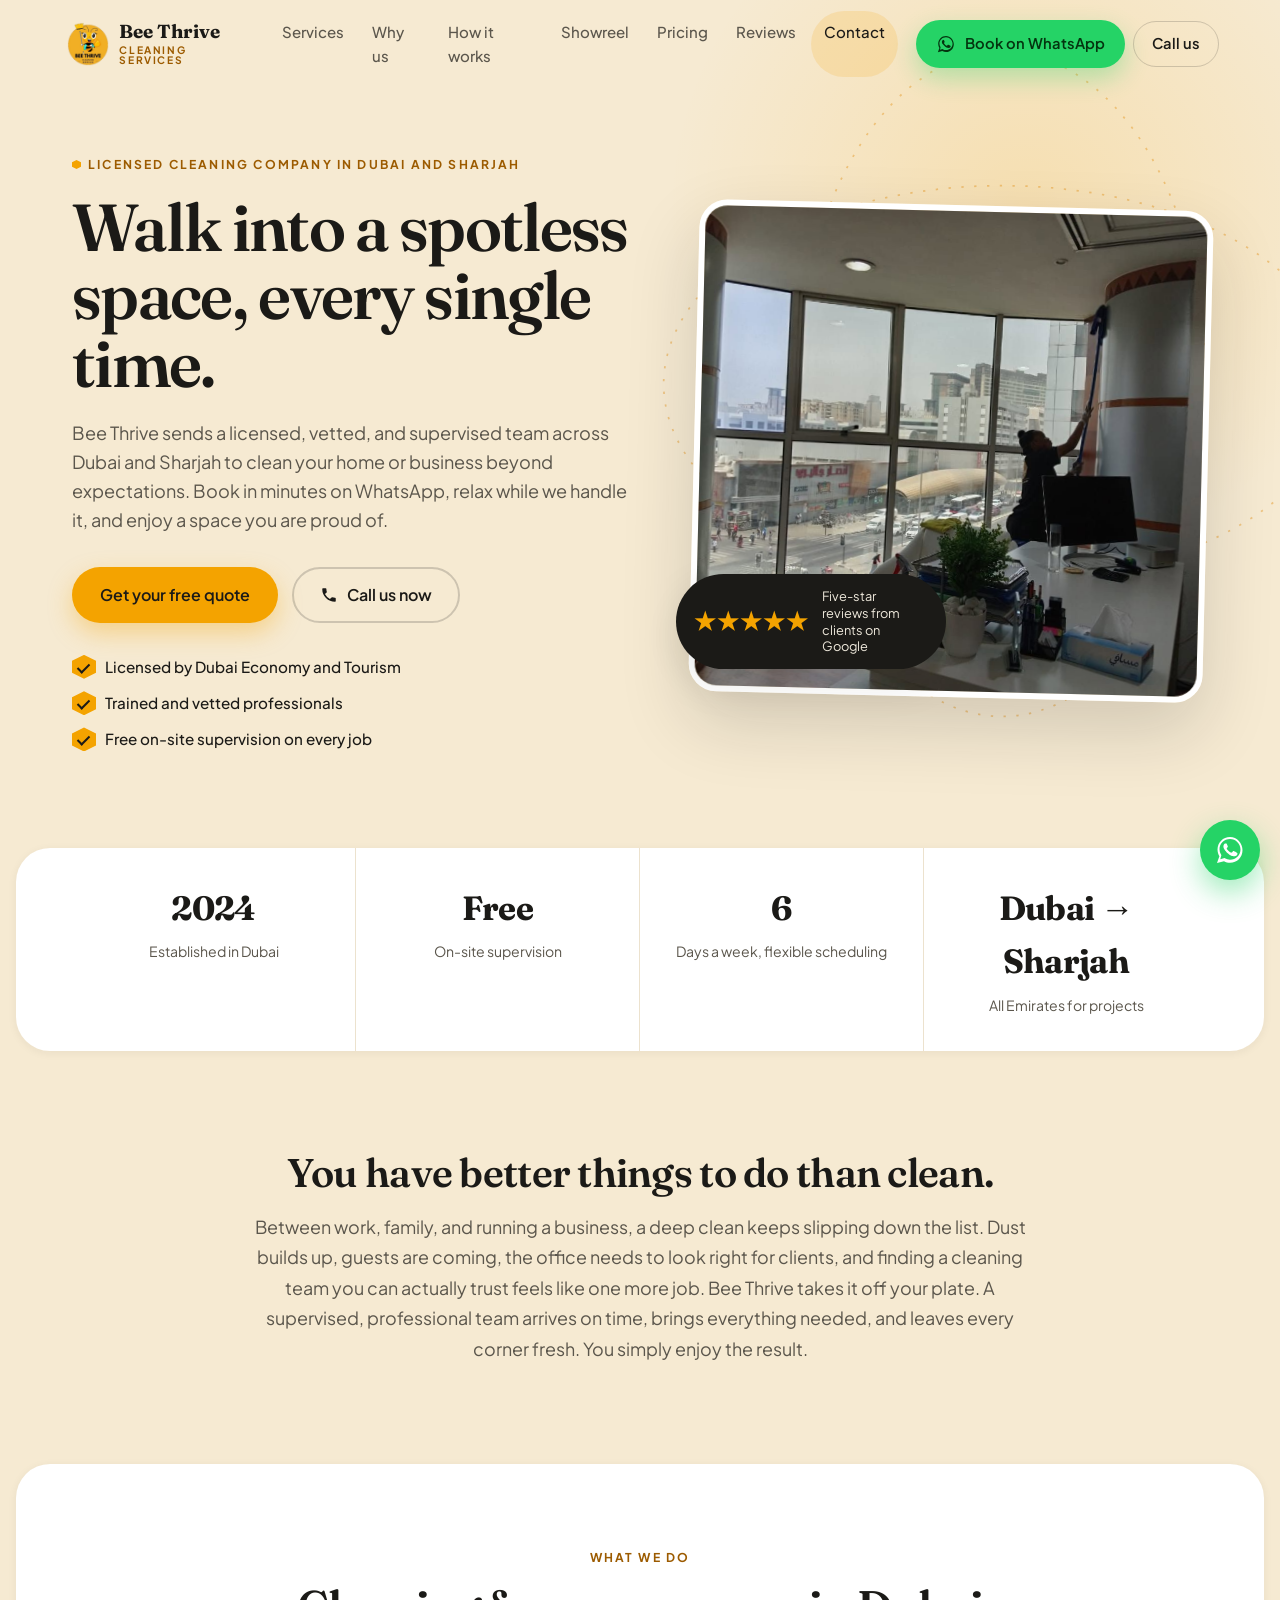
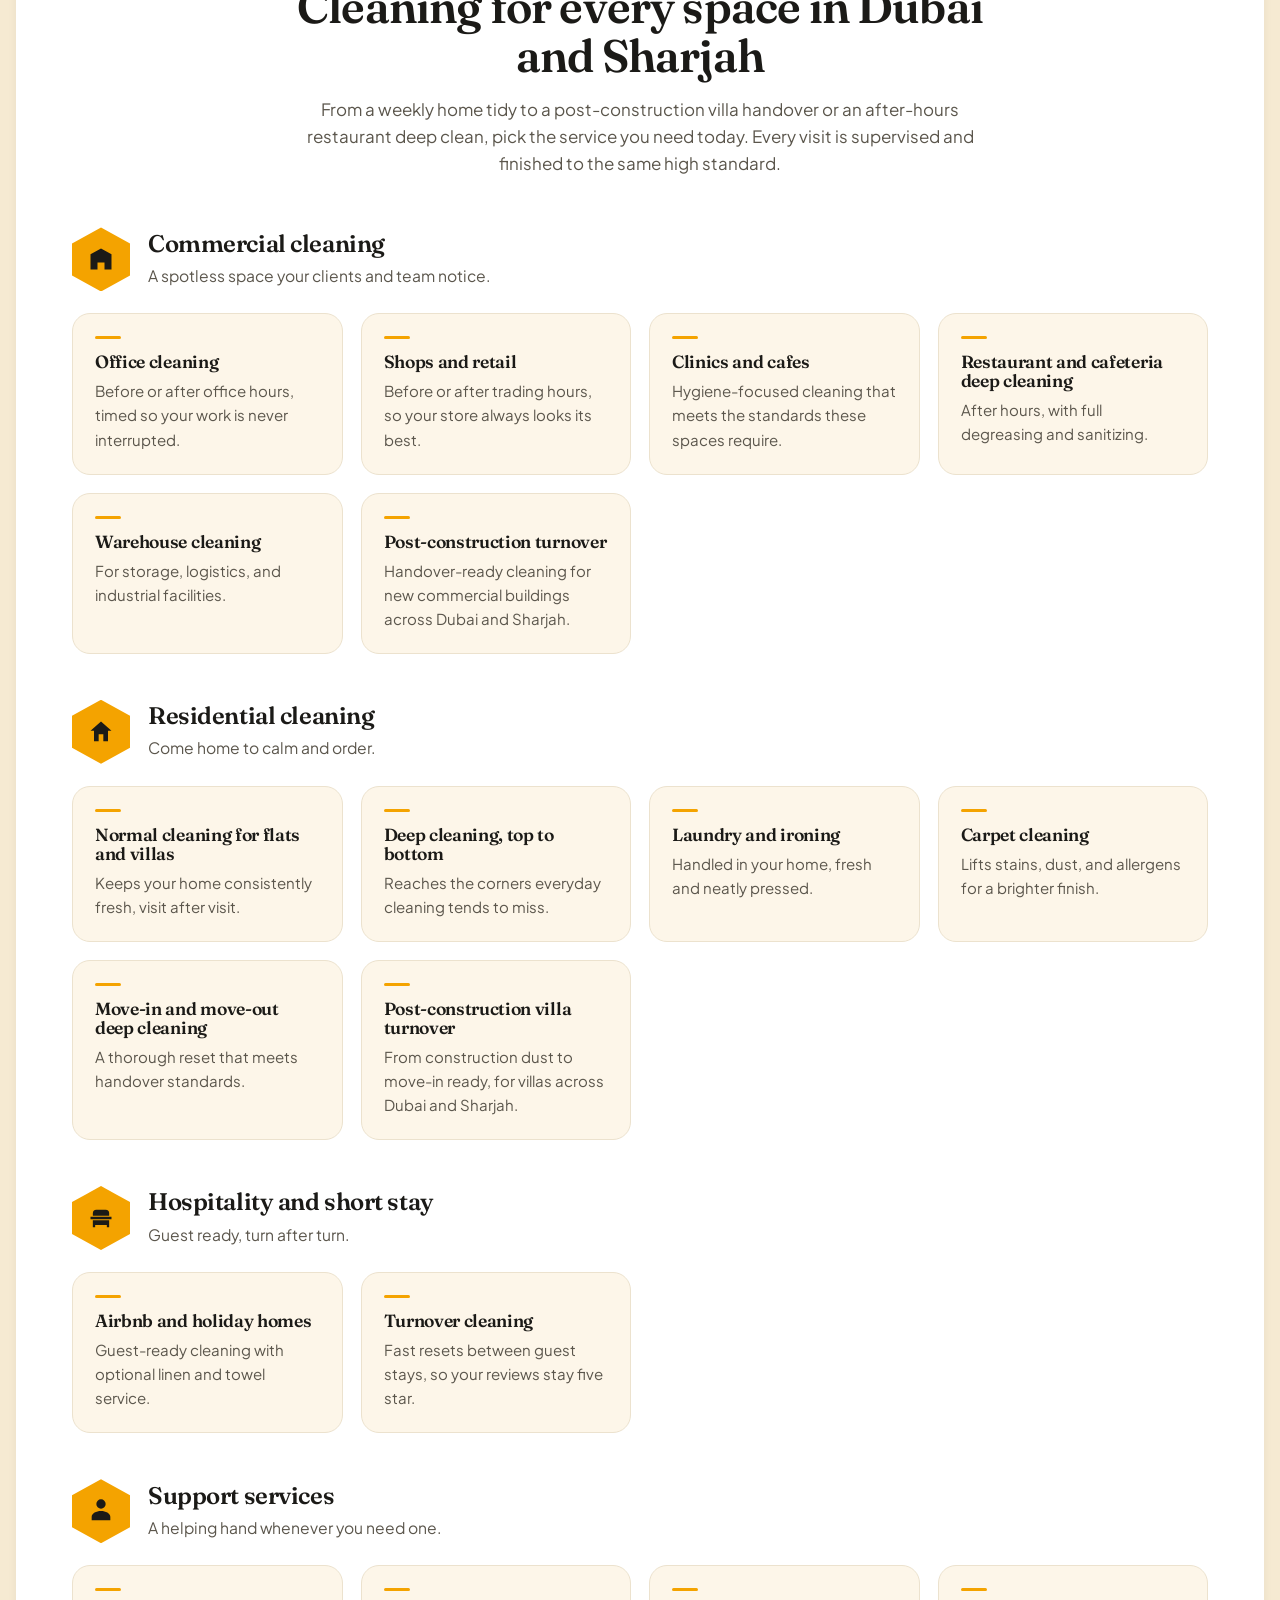
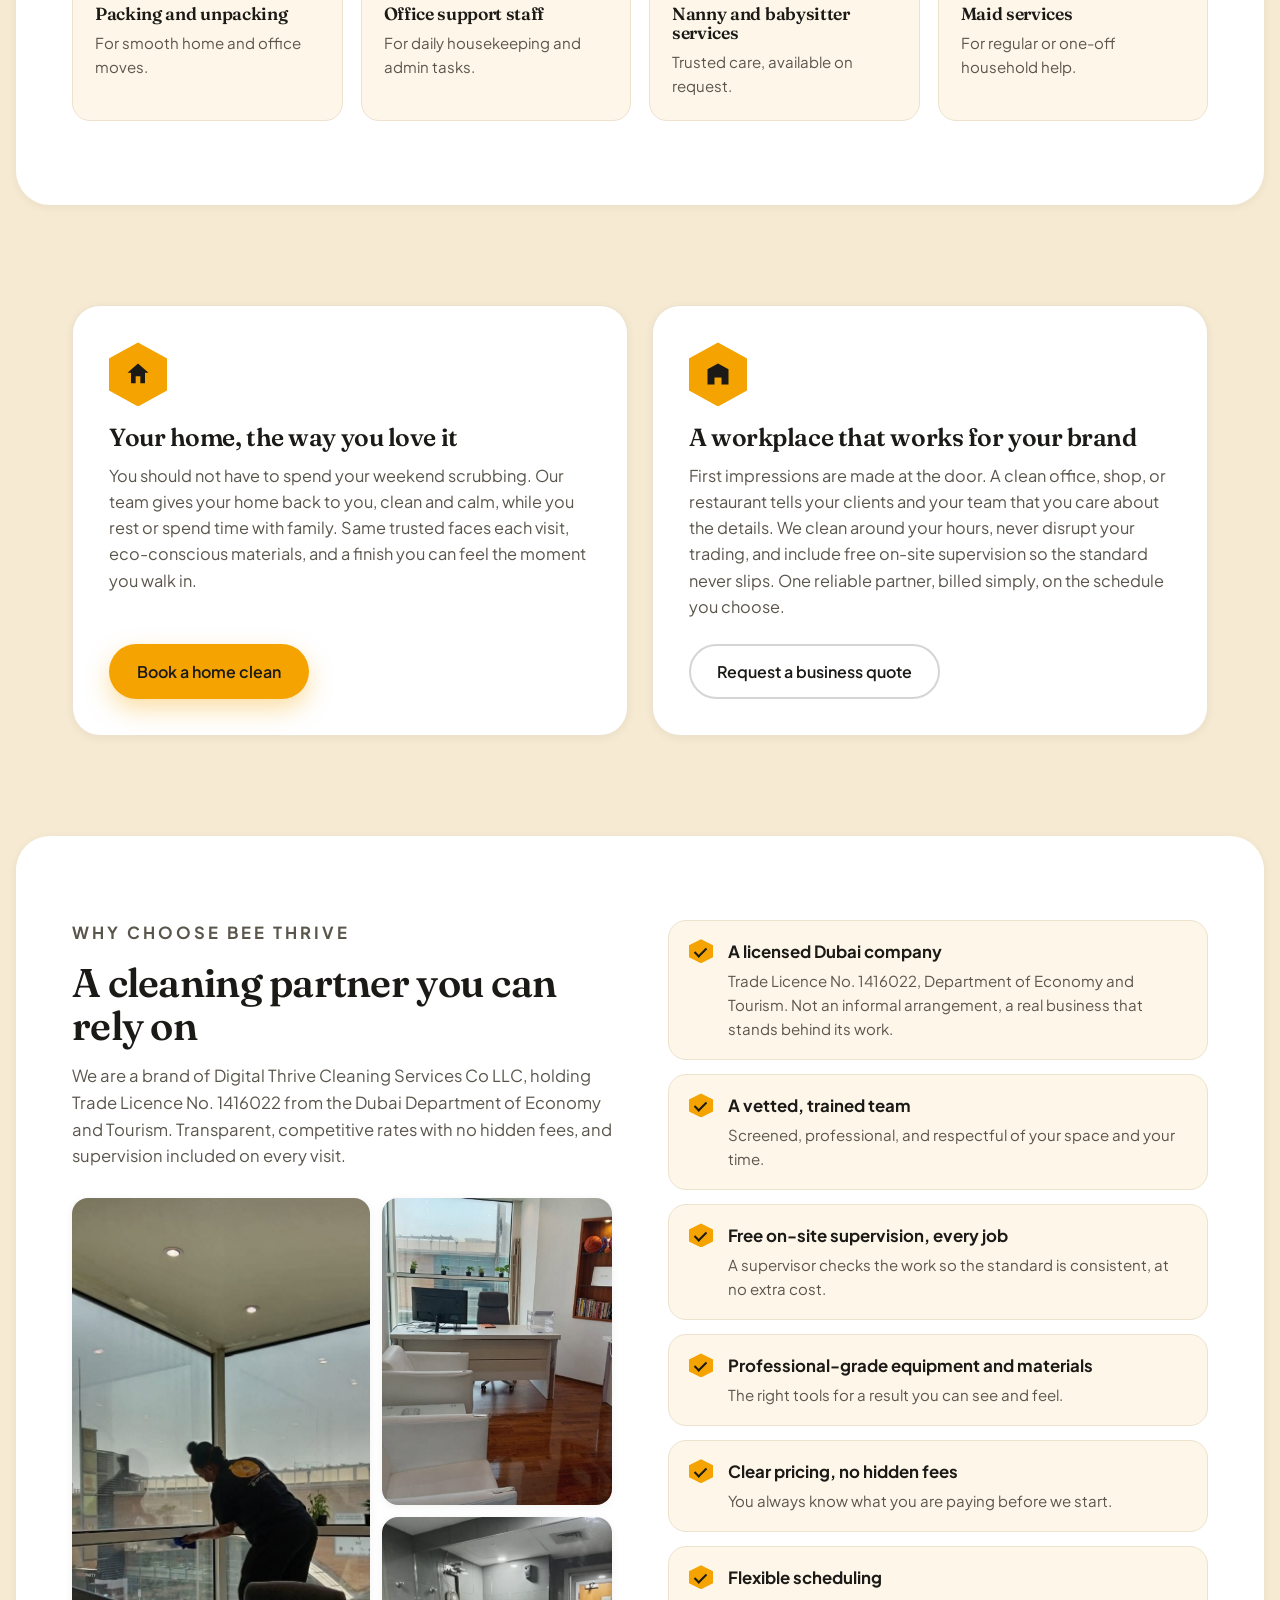
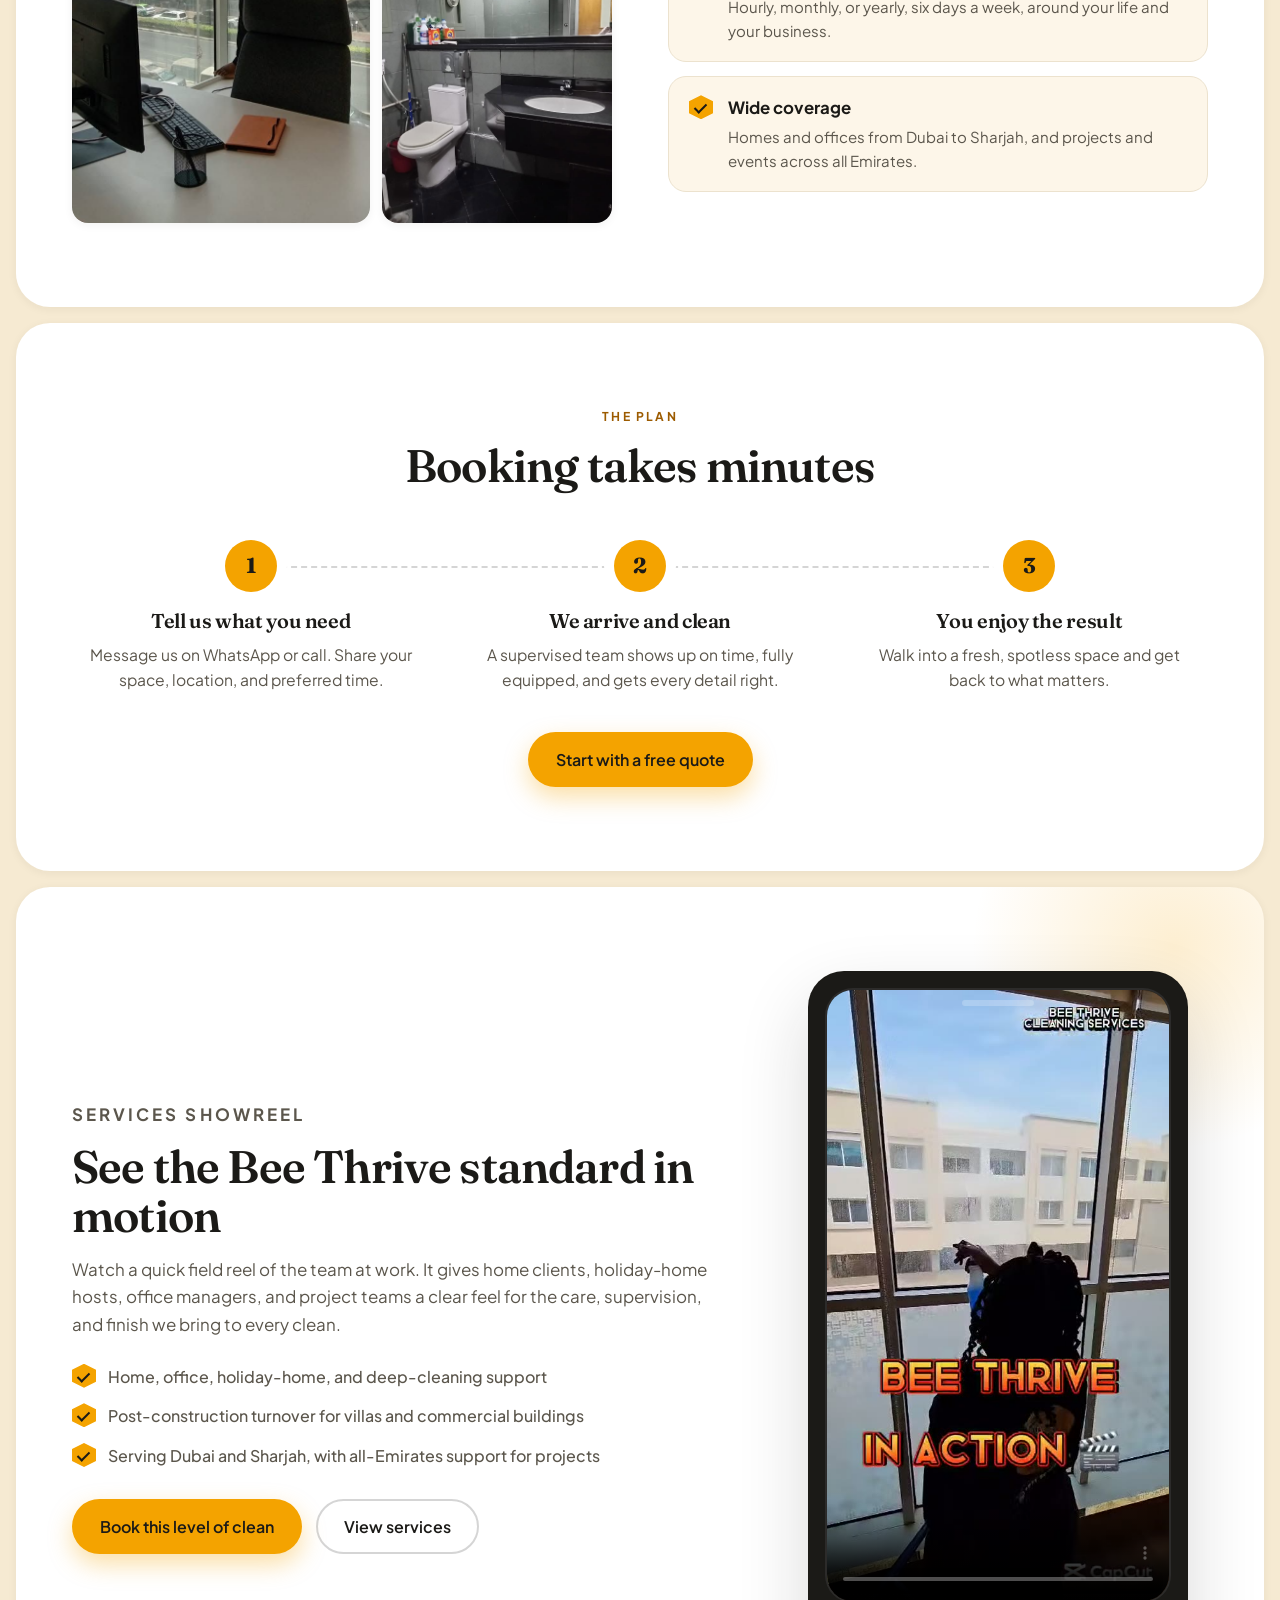
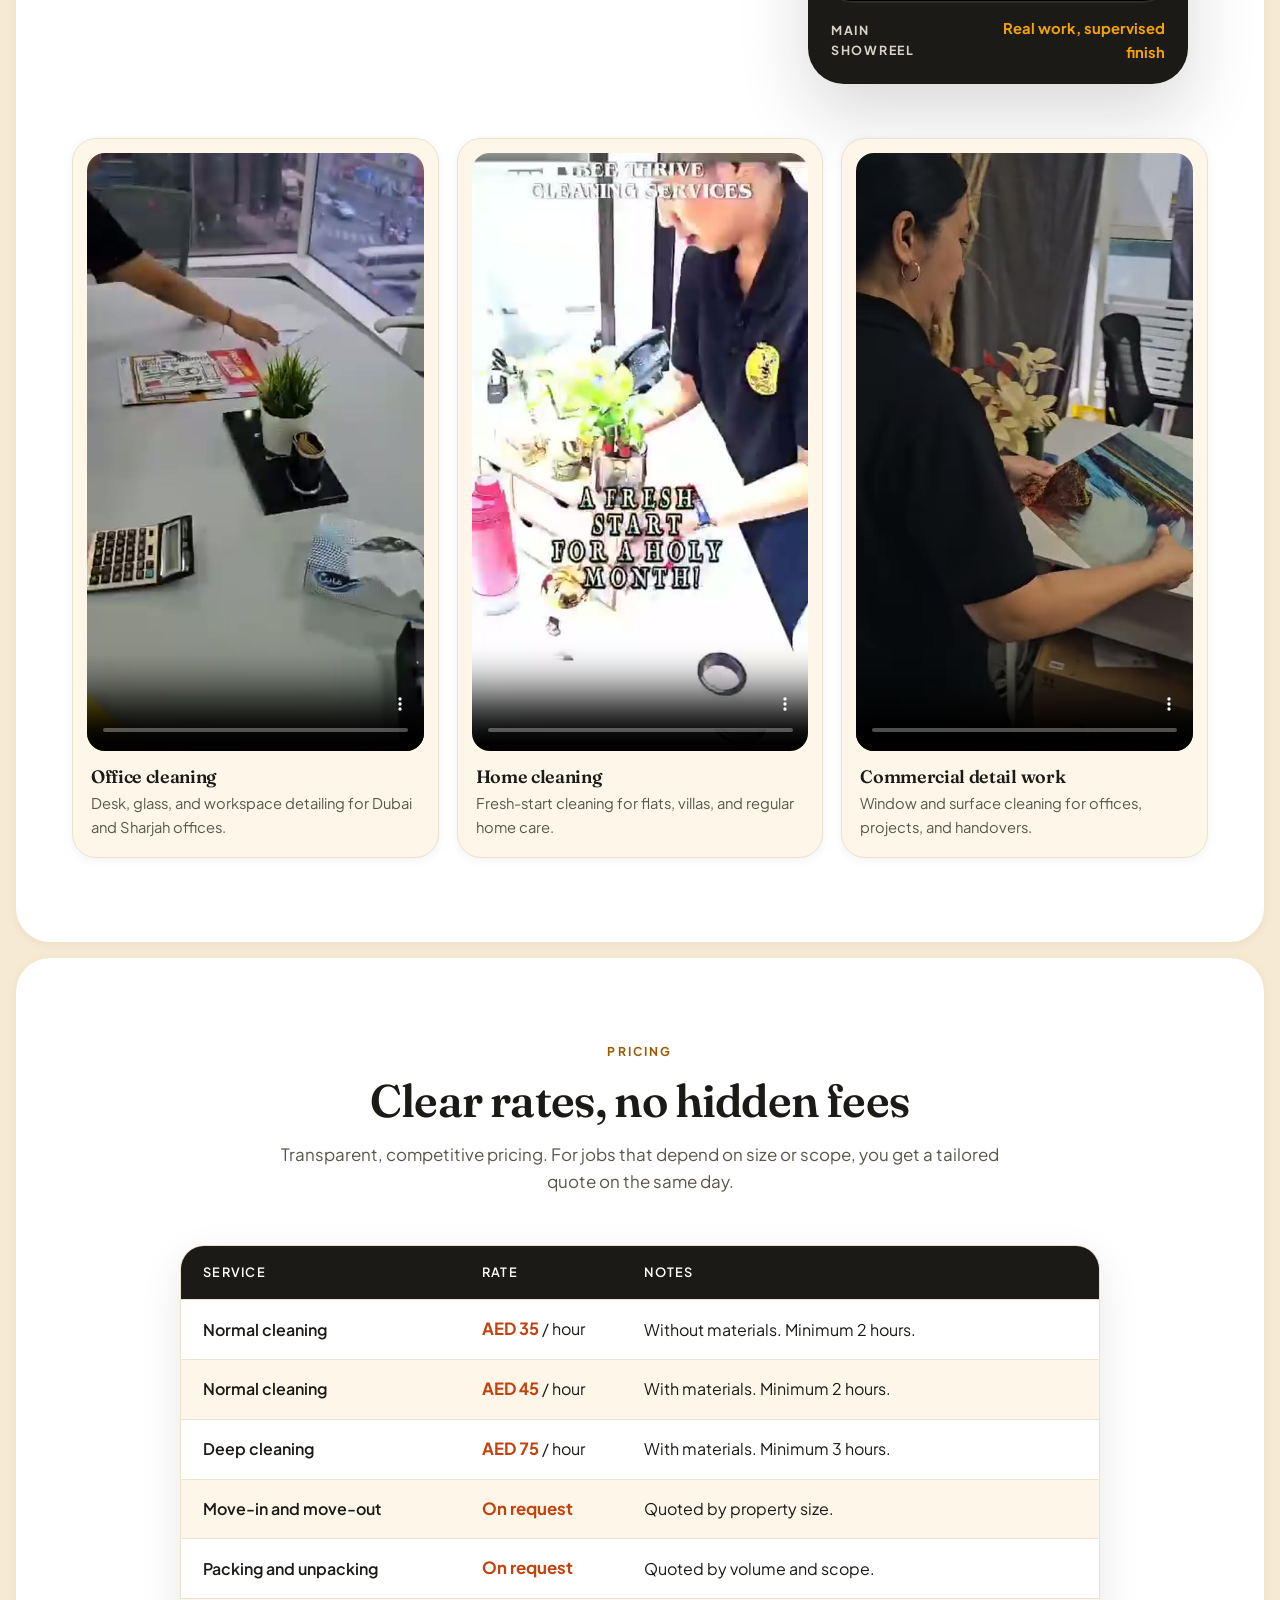
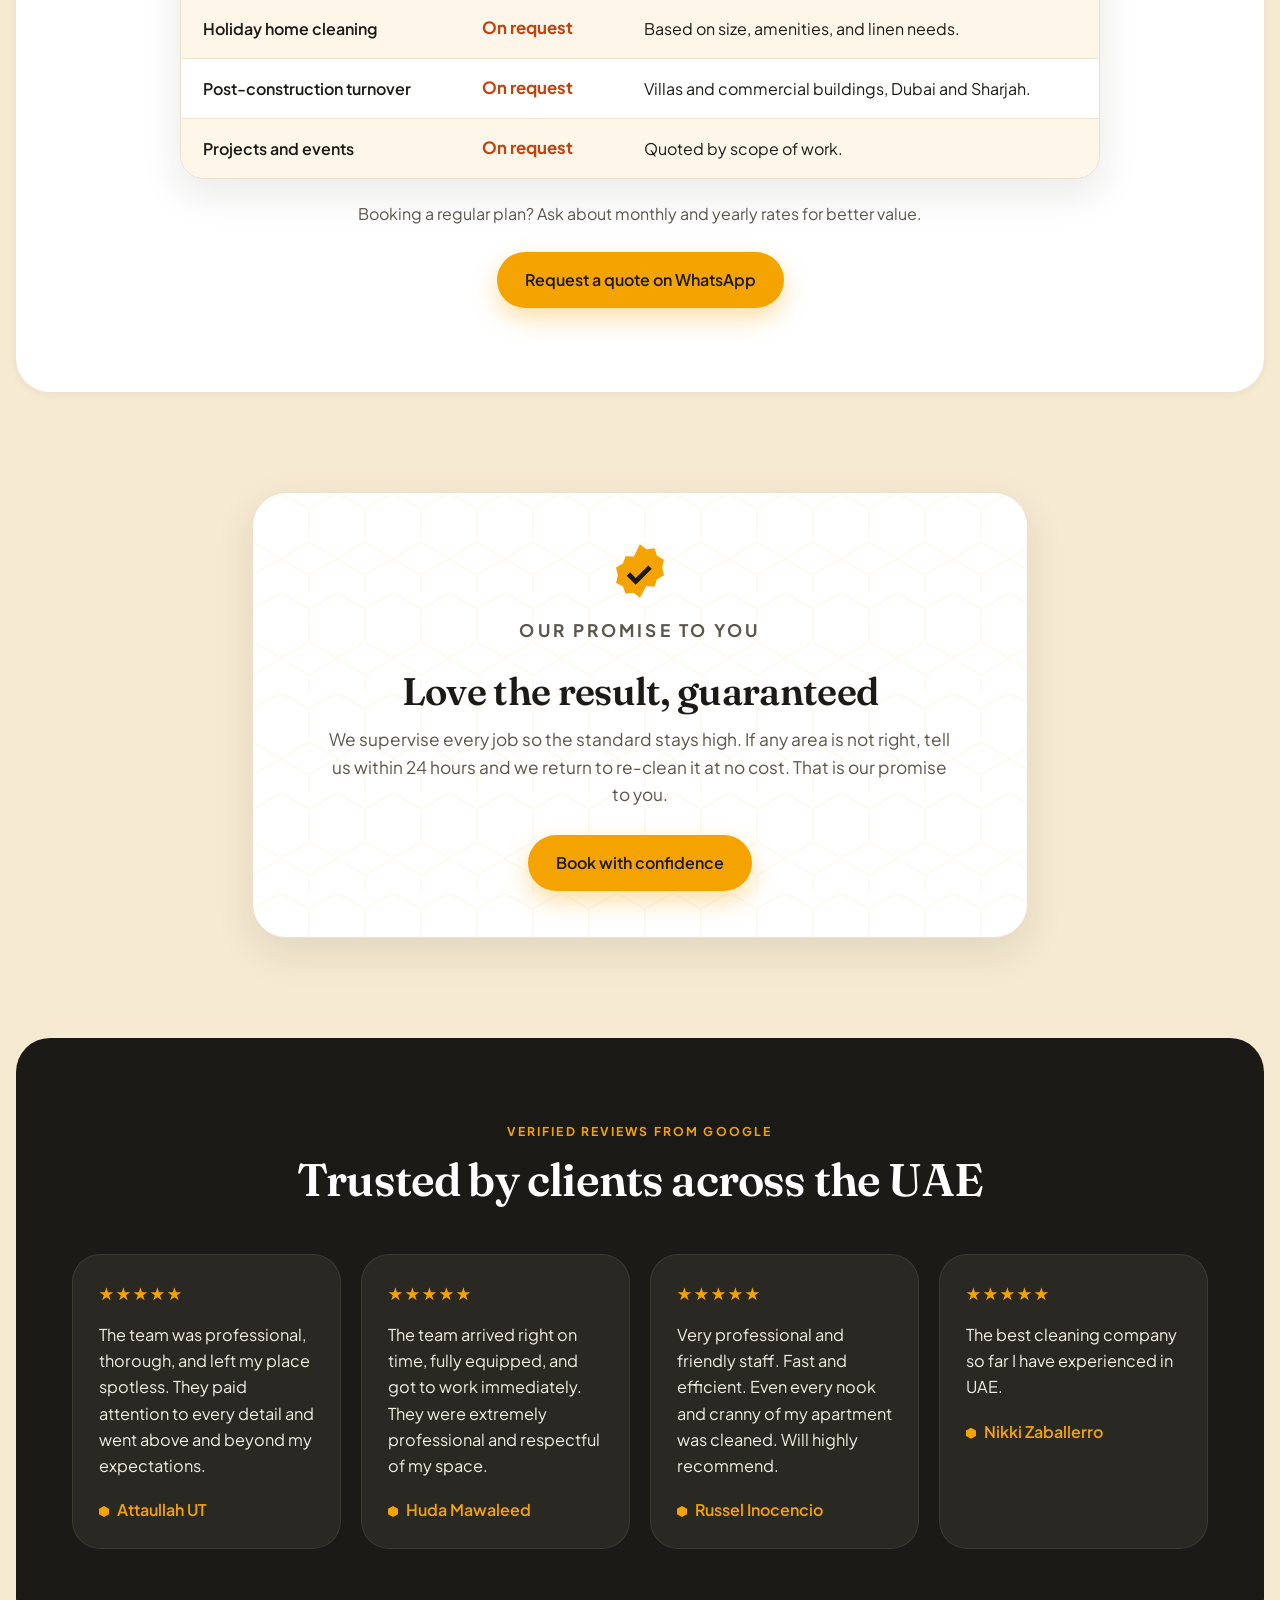
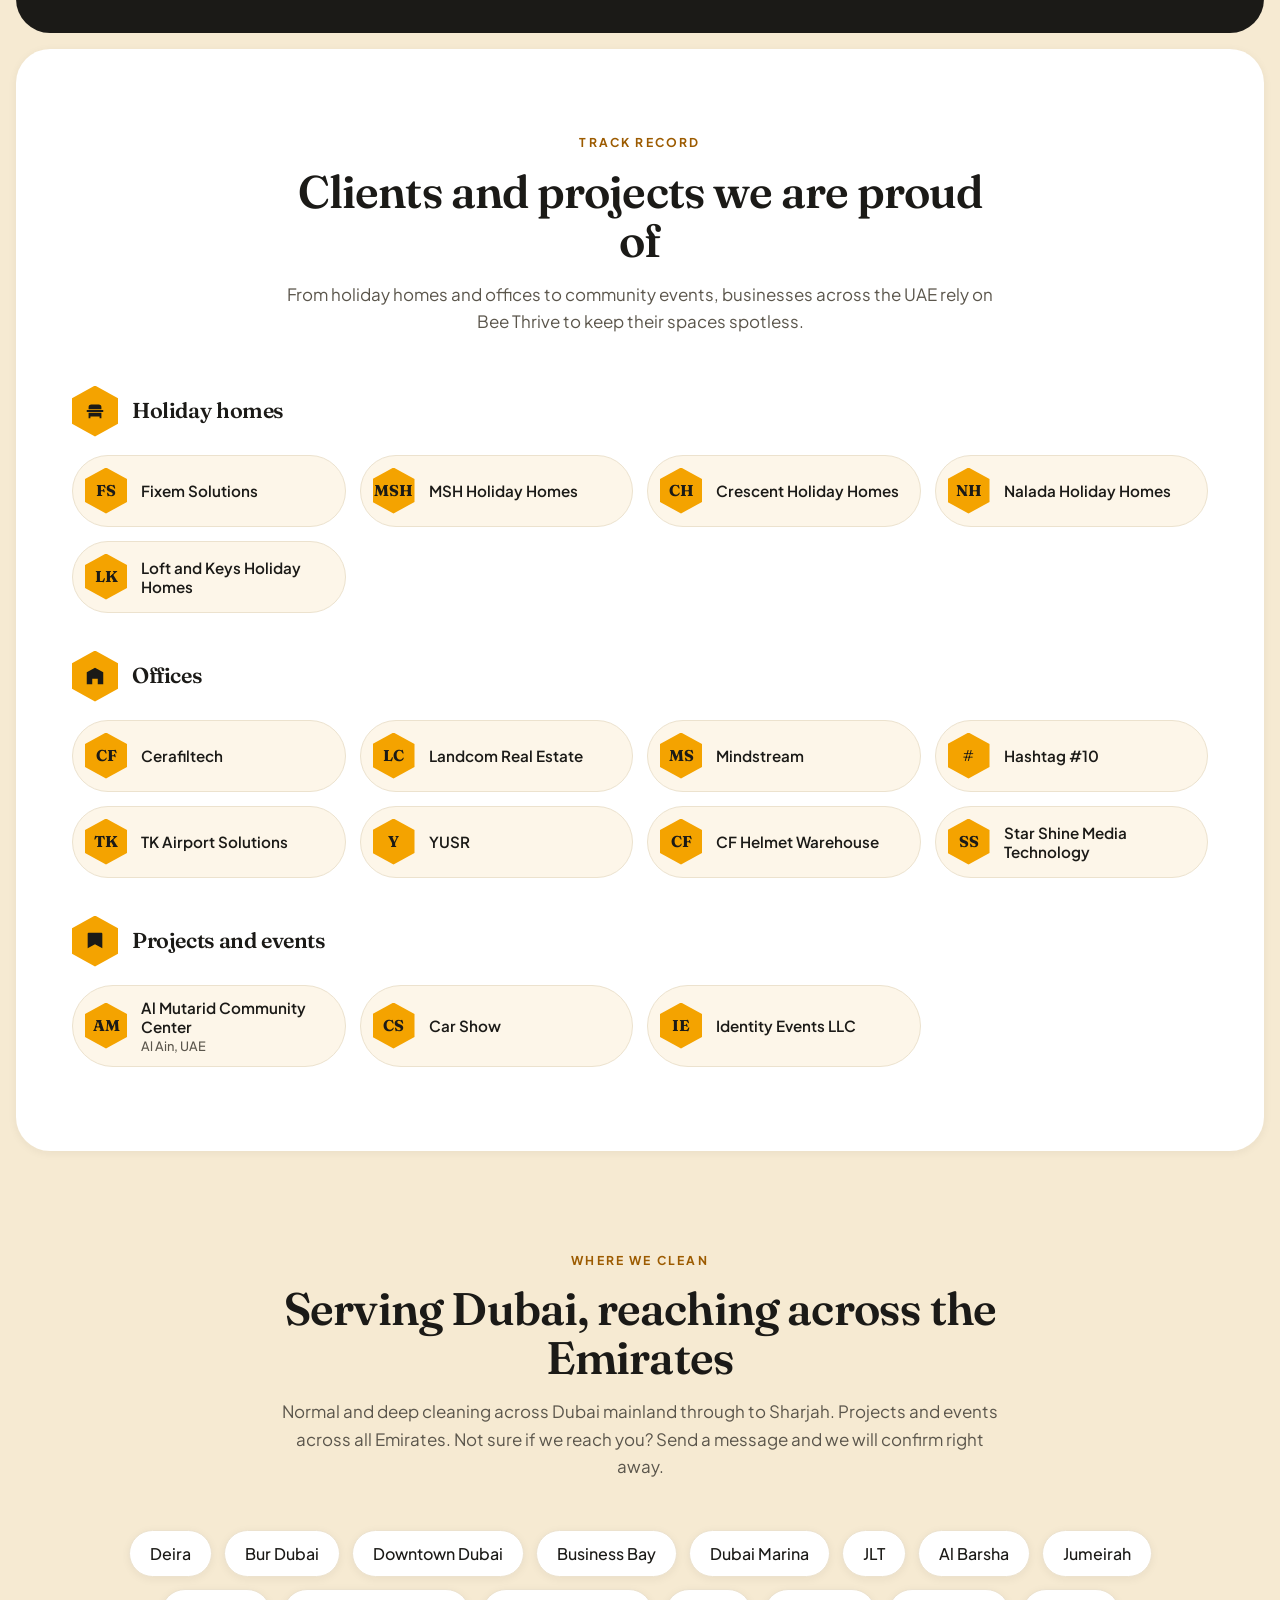
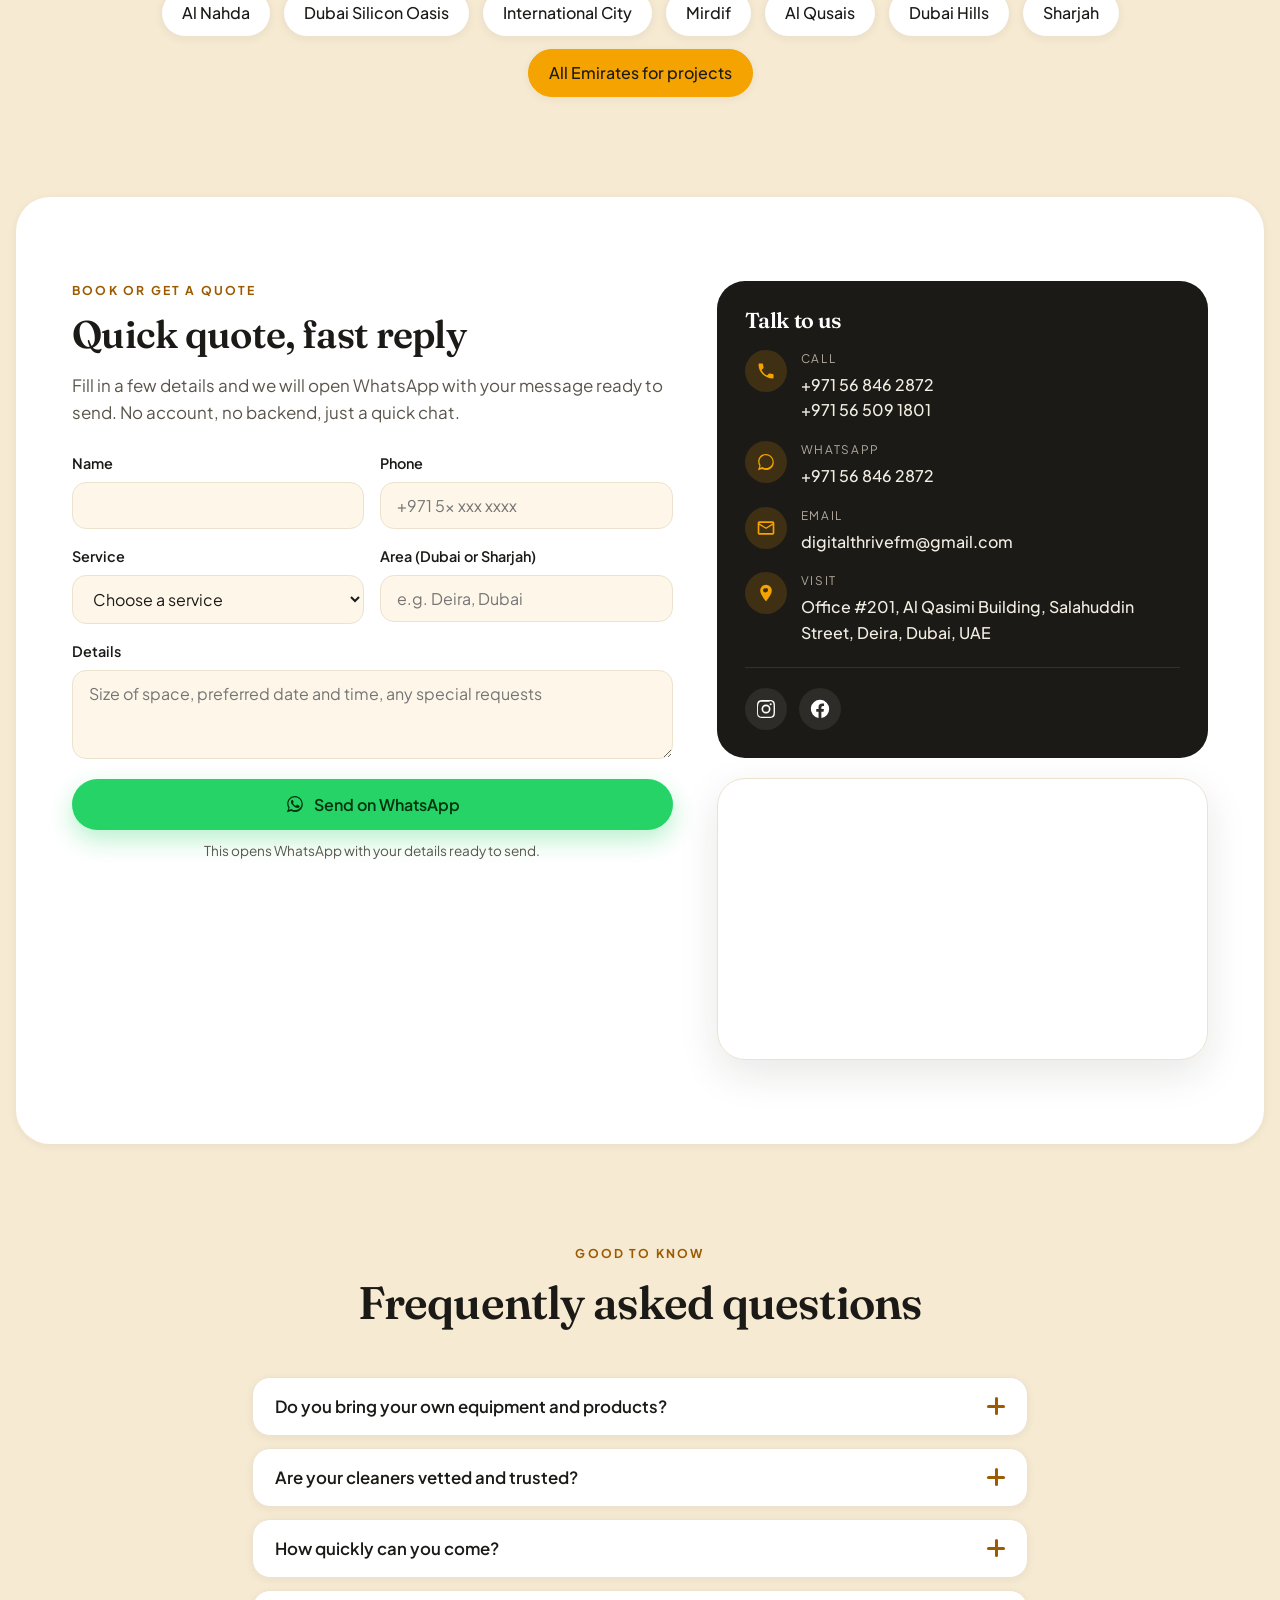
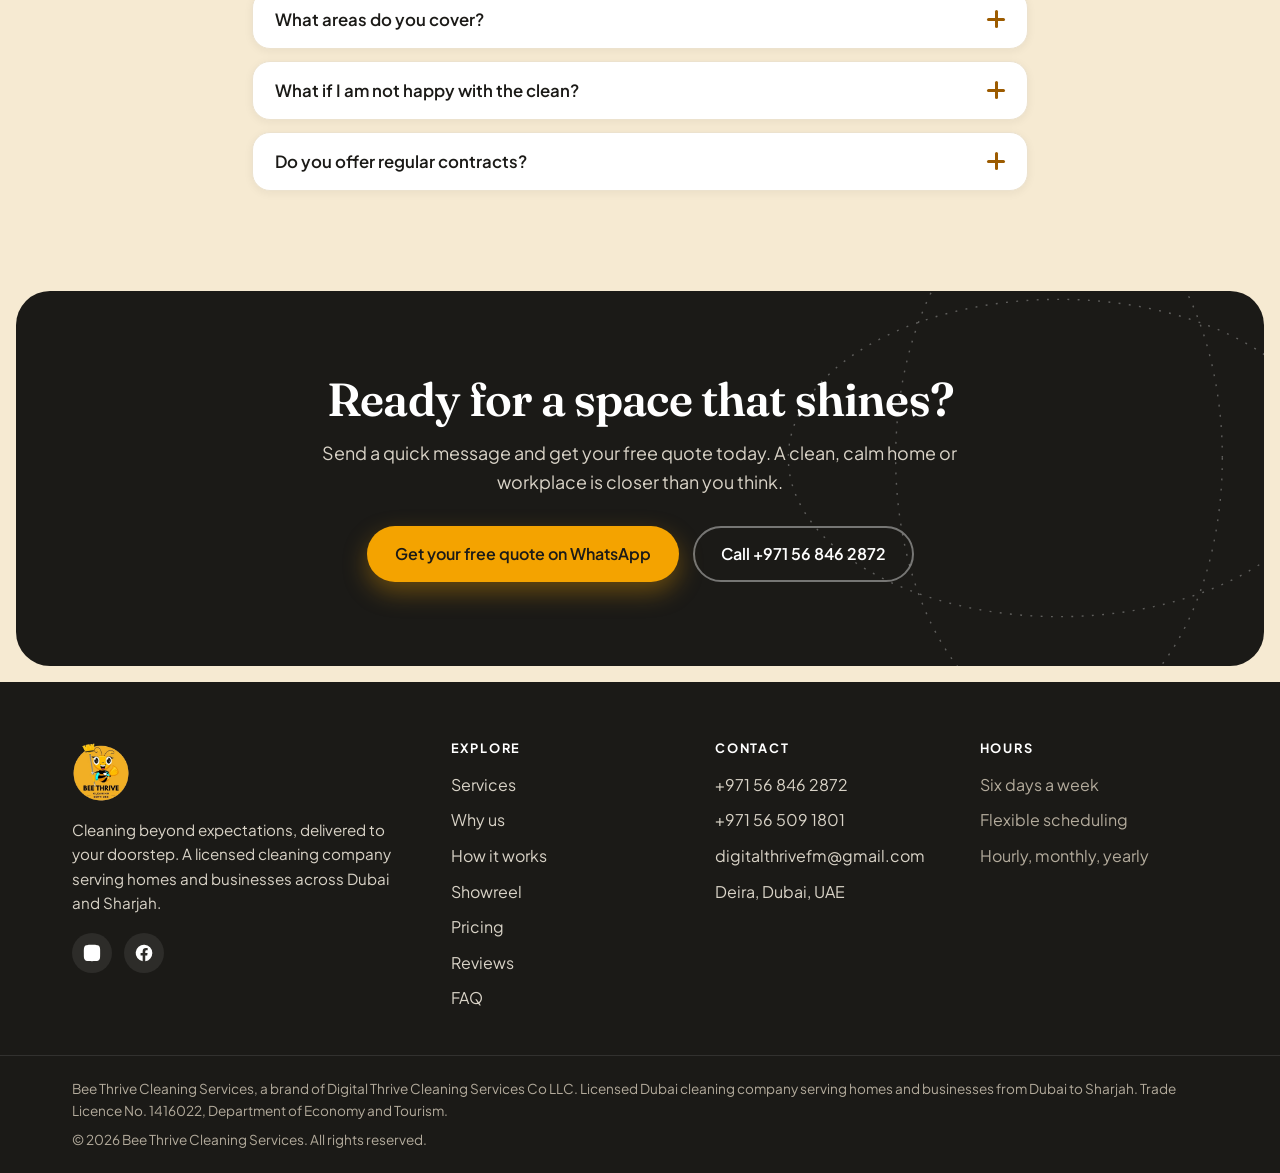
==== index.html @ a618c351 "Point SEO metadata to Vercel production URL" ====
<!DOCTYPE html>
<html lang="en">
<head>
  <meta charset="UTF-8" />
  <meta name="viewport" content="width=device-width, initial-scale=1.0" />
  <title>Bee Thrive Cleaning Services | Dubai &amp; Sharjah Cleaning Company</title>
  <meta name="description" content="Licensed Dubai and Sharjah cleaning company. Home, office, deep, move-in, Airbnb and post-construction cleaning with free on-site supervision. From AED 35/hr. Free WhatsApp quote." />
  <meta name="keywords" content="cleaning services Dubai, cleaning company Sharjah, deep cleaning Dubai, post construction cleaning Dubai, villa cleaning, office cleaning Deira, Airbnb cleaning Dubai, move in move out cleaning" />
  <meta name="theme-color" content="#F4A300" />
  <link rel="canonical" href="https://bee-thrive-cleaning.vercel.app/" />
  <meta name="robots" content="index, follow, max-image-preview:large" />

  <!-- Local SEO -->
  <meta name="geo.region" content="AE-DU" />
  <meta name="geo.placename" content="Deira, Dubai" />
  <meta name="geo.position" content="25.2697;55.3095" />
  <meta name="ICBM" content="25.2697, 55.3095" />

  <!-- Icons + manifest -->
  <link rel="icon" href="assets/favicon.ico" sizes="any" />
  <link rel="icon" type="image/png" href="assets/favicon-32.png" sizes="32x32" />
  <link rel="apple-touch-icon" href="assets/apple-touch.png" />
  <link rel="manifest" href="site.webmanifest" />

  <!-- Preload the hero image (likely LCP element) -->
  <link rel="preload" as="image" href="assets/work-windows-2.jpg" fetchpriority="high" />

  <!-- Open Graph / Twitter -->
  <meta property="og:type" content="website" />
  <meta property="og:site_name" content="Bee Thrive Cleaning Services" />
  <meta property="og:title" content="Bee Thrive Cleaning Services | Dubai &amp; Sharjah Cleaning Company" />
  <meta property="og:description" content="A licensed cleaning company across Dubai and Sharjah that leaves your home or business spotless, so you get your time back. Vetted, supervised team, from AED 35 per hour." />
  <meta property="og:image" content="https://bee-thrive-cleaning.vercel.app/assets/og-cover.jpg" />
  <meta property="og:image:width" content="1200" />
  <meta property="og:image:height" content="630" />
  <meta property="og:image:alt" content="Bee Thrive Cleaning Services, a licensed Dubai cleaning company" />
  <meta property="og:locale" content="en_AE" />
  <meta property="og:url" content="https://bee-thrive-cleaning.vercel.app/" />
  <meta name="twitter:card" content="summary_large_image" />
  <meta name="twitter:title" content="Bee Thrive Cleaning Services | Dubai &amp; Sharjah Cleaning Company" />
  <meta name="twitter:description" content="A licensed cleaning company across Dubai and Sharjah that leaves your home or business spotless, so you get your time back. From AED 35 per hour." />
  <meta name="twitter:image" content="https://bee-thrive-cleaning.vercel.app/assets/og-cover.jpg" />

  <!-- Fonts: loaded without blocking render, with a no-JS fallback -->
  <link rel="preconnect" href="https://fonts.googleapis.com" />
  <link rel="preconnect" href="https://fonts.gstatic.com" crossorigin />
  <link rel="preload" as="style" href="https://fonts.googleapis.com/css2?family=Fraunces:opsz,wght@9..144,400;9..144,500;9..144,600;9..144,700&family=Plus+Jakarta+Sans:wght@400;500;600;700&display=swap" />
  <link rel="stylesheet" href="https://fonts.googleapis.com/css2?family=Fraunces:opsz,wght@9..144,400;9..144,500;9..144,600;9..144,700&family=Plus+Jakarta+Sans:wght@400;500;600;700&display=swap" media="print" onload="this.media='all'" />
  <noscript>
    <link rel="stylesheet" href="https://fonts.googleapis.com/css2?family=Fraunces:opsz,wght@9..144,400;9..144,500;9..144,600;9..144,700&family=Plus+Jakarta+Sans:wght@400;500;600;700&display=swap" />
  </noscript>

  <link rel="stylesheet" href="styles.css" />
</head>
<body>
  <a class="skip-link" href="#main">Skip to content</a>

  <!-- ============ HEADER ============ -->
  <header class="site-header" id="top">
    <div class="container header-inner">
      <a class="brand" href="#top" aria-label="Bee Thrive Cleaning Services home">
        <img src="assets/logo-mark@400.png" alt="Bee Thrive Cleaning Services logo" width="56" height="58" />
        <span class="brand-text">
          <span class="brand-name">Bee Thrive</span>
          <span class="brand-sub">Cleaning Services</span>
        </span>
      </a>

      <nav class="main-nav" id="main-nav" aria-label="Primary">
        <a href="#services">Services</a>
        <a href="#why">Why us</a>
        <a href="#how">How it works</a>
        <a href="#showreel">Showreel</a>
        <a href="#pricing">Pricing</a>
        <a href="#reviews">Reviews</a>
        <a href="#contact">Contact</a>
      </nav>

      <div class="header-actions">
        <a class="btn btn-whatsapp" data-wa-link href="#contact">
          <svg class="wa-ico" viewBox="0 0 32 32" aria-hidden="true" focusable="false"><path d="M16 3C9 3 3.5 8.5 3.5 15.5c0 2.4.7 4.7 1.9 6.7L3 29l7-1.8c1.9 1 4 1.6 6 1.6 7 0 12.5-5.5 12.5-12.5S23 3 16 3zm0 22.7c-1.8 0-3.6-.5-5.1-1.4l-.4-.2-4.2 1.1 1.1-4.1-.3-.4a10 10 0 01-1.6-5.5c0-5.6 4.6-10.2 10.5-10.2S26.5 9.9 26.5 15.5 21.9 25.7 16 25.7zm5.8-7.6c-.3-.2-1.9-.9-2.2-1-.3-.1-.5-.2-.7.2-.2.3-.8 1-1 1.2-.2.2-.4.2-.7.1-.3-.2-1.4-.5-2.6-1.6-1-.9-1.6-1.9-1.8-2.3-.2-.3 0-.5.1-.7l.5-.6c.2-.2.2-.3.4-.6.1-.2 0-.4 0-.6l-1-2.3c-.3-.6-.5-.5-.7-.5h-.6c-.2 0-.6.1-.9.4-.3.3-1.2 1.1-1.2 2.8s1.2 3.3 1.4 3.5c.2.2 2.5 3.8 6 5.3.8.4 1.5.6 2 .7.8.3 1.6.2 2.2.1.7-.1 1.9-.8 2.2-1.5.3-.7.3-1.4.2-1.5-.1-.2-.3-.3-.6-.4z"/></svg>
          Book on WhatsApp
        </a>
        <a class="btn btn-ghost" data-call-primary href="#contact">Call us</a>
        <button class="nav-toggle" id="nav-toggle" aria-expanded="false" aria-controls="main-nav" aria-label="Open menu">
          <span></span><span></span><span></span>
        </button>
      </div>
    </div>
  </header>

  <main id="main">

    <!-- ============ HERO ============ -->
    <section class="hero" aria-labelledby="hero-title">
      <div class="hero-bg" aria-hidden="true"></div>
      <div class="orbit" aria-hidden="true">
        <div class="o1"><svg viewBox="0 0 600 600" fill="none" xmlns="http://www.w3.org/2000/svg"><ellipse cx="300" cy="300" rx="290" ry="170" stroke="rgba(224,134,0,0.38)" stroke-width="1.5" stroke-dasharray="2 9"/></svg></div>
        <div class="o2"><svg viewBox="0 0 600 600" fill="none" xmlns="http://www.w3.org/2000/svg"><ellipse cx="300" cy="300" rx="175" ry="285" stroke="rgba(224,134,0,0.38)" stroke-width="1.5" stroke-dasharray="2 9"/></svg></div>
      </div>
      <div class="container hero-inner">
        <div class="hero-copy">
          <p class="eyebrow hero-anim"><span class="hex-dot" aria-hidden="true"></span> Licensed cleaning company in Dubai and Sharjah</p>
          <h1 id="hero-title" class="hero-anim">Walk into a spotless space, every single time.</h1>
          <p class="hero-lead hero-anim">Bee Thrive sends a licensed, vetted, and supervised team across Dubai and Sharjah to clean your home or business beyond expectations. Book in minutes on WhatsApp, relax while we handle it, and enjoy a space you are proud of.</p>
          <div class="hero-cta hero-anim">
            <a class="btn btn-primary" data-wa-link href="#contact">Get your free quote</a>
            <a class="btn btn-ghost" data-call-primary href="#contact">
              <svg viewBox="0 0 24 24" aria-hidden="true" class="ph-ico"><path d="M6.6 10.8a15.6 15.6 0 006.6 6.6l2.2-2.2a1 1 0 011-.24 11.4 11.4 0 003.6.57 1 1 0 011 1V20a1 1 0 01-1 1A17 17 0 013 4a1 1 0 011-1h3.5a1 1 0 011 1c0 1.25.2 2.46.57 3.6a1 1 0 01-.25 1z"/></svg>
              Call us now
            </a>
          </div>
          <ul class="hero-trust hero-anim">
            <li><span class="hex-check" aria-hidden="true"></span> Licensed by Dubai Economy and Tourism</li>
            <li><span class="hex-check" aria-hidden="true"></span> Trained and vetted professionals</li>
            <li><span class="hex-check" aria-hidden="true"></span> Free on-site supervision on every job</li>
          </ul>
        </div>
        <div class="hero-media hero-anim">
          <div class="hero-frame">
            <img src="assets/work-windows-2.jpg" alt="A Bee Thrive professional cleaning office windows high above a Deira street in Dubai" width="1280" height="958" fetchpriority="high" />
          </div>
          <div class="hero-badge">
            <span class="hero-badge-num" aria-hidden="true">&#9733;&#9733;&#9733;&#9733;&#9733;</span>
            <span class="hero-badge-label">Five-star reviews from clients on Google</span>
          </div>
        </div>
      </div>
    </section>

    <!-- ============ TRUST STRIP ============ -->
    <section class="trust-strip" aria-label="Company highlights">
      <div class="container trust-grid">
        <div class="trust-item"><span class="trust-num">2024</span><span class="trust-label">Established in Dubai</span></div>
        <div class="trust-item"><span class="trust-num">Free</span><span class="trust-label">On-site supervision</span></div>
        <div class="trust-item"><span class="trust-num">6</span><span class="trust-label">Days a week, flexible scheduling</span></div>
        <div class="trust-item"><span class="trust-num">Dubai &rarr; Sharjah</span><span class="trust-label">All Emirates for projects</span></div>
      </div>
    </section>

    <!-- ============ EMPATHY ============ -->
    <section class="section on-canvas" aria-labelledby="empathy-title">
      <div class="container container-narrow empathy">
        <h2 id="empathy-title">You have better things to do than clean.</h2>
        <p>Between work, family, and running a business, a deep clean keeps slipping down the list. Dust builds up, guests are coming, the office needs to look right for clients, and finding a cleaning team you can actually trust feels like one more job. Bee Thrive takes it off your plate. A supervised, professional team arrives on time, brings everything needed, and leaves every corner fresh. You simply enjoy the result.</p>
      </div>
    </section>

    <!-- ============ SERVICES ============ -->
    <section class="section panel" id="services" aria-labelledby="services-title">
      <div class="container">
        <header class="section-head">
          <p class="kicker">What we do</p>
          <h2 id="services-title">Cleaning for every space in Dubai and Sharjah</h2>
          <p class="section-intro">From a weekly home tidy to a post-construction villa handover or an after-hours restaurant deep clean, pick the service you need today. Every visit is supervised and finished to the same high standard.</p>
        </header>

        <!-- Commercial -->
        <div class="svc-group">
          <div class="svc-group-head">
            <span class="hex-badge" aria-hidden="true">
              <svg viewBox="0 0 24 24"><path d="M3 21V8l9-5 9 5v13h-6v-6H9v6H3z"/></svg>
            </span>
            <h3>Commercial cleaning</h3>
            <p>A spotless space your clients and team notice.</p>
          </div>
          <div class="card-grid">
            <article class="svc-card"><h4>Office cleaning</h4><p>Before or after office hours, timed so your work is never interrupted.</p></article>
            <article class="svc-card"><h4>Shops and retail</h4><p>Before or after trading hours, so your store always looks its best.</p></article>
            <article class="svc-card"><h4>Clinics and cafes</h4><p>Hygiene-focused cleaning that meets the standards these spaces require.</p></article>
            <article class="svc-card"><h4>Restaurant and cafeteria deep cleaning</h4><p>After hours, with full degreasing and sanitizing.</p></article>
            <article class="svc-card"><h4>Warehouse cleaning</h4><p>For storage, logistics, and industrial facilities.</p></article>
            <article class="svc-card"><h4>Post-construction turnover</h4><p>Handover-ready cleaning for new commercial buildings across Dubai and Sharjah.</p></article>
          </div>
        </div>

        <!-- Residential -->
        <div class="svc-group">
          <div class="svc-group-head">
            <span class="hex-badge" aria-hidden="true">
              <svg viewBox="0 0 24 24"><path d="M12 3l9 8h-3v9h-4v-6h-4v6H6v-9H3l9-8z"/></svg>
            </span>
            <h3>Residential cleaning</h3>
            <p>Come home to calm and order.</p>
          </div>
          <div class="card-grid">
            <article class="svc-card"><h4>Normal cleaning for flats and villas</h4><p>Keeps your home consistently fresh, visit after visit.</p></article>
            <article class="svc-card"><h4>Deep cleaning, top to bottom</h4><p>Reaches the corners everyday cleaning tends to miss.</p></article>
            <article class="svc-card"><h4>Laundry and ironing</h4><p>Handled in your home, fresh and neatly pressed.</p></article>
            <article class="svc-card"><h4>Carpet cleaning</h4><p>Lifts stains, dust, and allergens for a brighter finish.</p></article>
            <article class="svc-card"><h4>Move-in and move-out deep cleaning</h4><p>A thorough reset that meets handover standards.</p></article>
            <article class="svc-card"><h4>Post-construction villa turnover</h4><p>From construction dust to move-in ready, for villas across Dubai and Sharjah.</p></article>
          </div>
        </div>

        <!-- Hospitality -->
        <div class="svc-group">
          <div class="svc-group-head">
            <span class="hex-badge" aria-hidden="true">
              <svg viewBox="0 0 24 24"><path d="M3 11h18v2H3zm2 3h14v6h-2v-2H7v2H5v-6zm3-9h8a3 3 0 013 3v2H5V8a3 3 0 013-3z"/></svg>
            </span>
            <h3>Hospitality and short stay</h3>
            <p>Guest ready, turn after turn.</p>
          </div>
          <div class="card-grid">
            <article class="svc-card"><h4>Airbnb and holiday homes</h4><p>Guest-ready cleaning with optional linen and towel service.</p></article>
            <article class="svc-card"><h4>Turnover cleaning</h4><p>Fast resets between guest stays, so your reviews stay five star.</p></article>
          </div>
        </div>

        <!-- Support -->
        <div class="svc-group">
          <div class="svc-group-head">
            <span class="hex-badge" aria-hidden="true">
              <svg viewBox="0 0 24 24"><path d="M12 2a4 4 0 014 4 4 4 0 01-8 0 4 4 0 014-4zm0 10c4 0 8 2 8 5v3H4v-3c0-3 4-5 8-5z"/></svg>
            </span>
            <h3>Support services</h3>
            <p>A helping hand whenever you need one.</p>
          </div>
          <div class="card-grid">
            <article class="svc-card"><h4>Packing and unpacking</h4><p>For smooth home and office moves.</p></article>
            <article class="svc-card"><h4>Office support staff</h4><p>For daily housekeeping and admin tasks.</p></article>
            <article class="svc-card"><h4>Nanny and babysitter services</h4><p>Trusted care, available on request.</p></article>
            <article class="svc-card"><h4>Maid services</h4><p>For regular or one-off household help.</p></article>
          </div>
        </div>
      </div>
    </section>

    <!-- ============ HOME / BUSINESS VALUE DUO ============ -->
    <section class="section on-canvas" aria-label="For homes and businesses">
      <div class="container value-duo">
        <article class="value-card">
          <span class="hex-badge value-badge" aria-hidden="true">
            <svg viewBox="0 0 24 24"><path d="M12 3l9 8h-3v9h-4v-6h-4v6H6v-9H3l9-8z"/></svg>
          </span>
          <h3>Your home, the way you love it</h3>
          <p>You should not have to spend your weekend scrubbing. Our team gives your home back to you, clean and calm, while you rest or spend time with family. Same trusted faces each visit, eco-conscious materials, and a finish you can feel the moment you walk in.</p>
          <a class="btn btn-primary" data-wa-link href="#contact">Book a home clean</a>
        </article>
        <article class="value-card">
          <span class="hex-badge value-badge" aria-hidden="true">
            <svg viewBox="0 0 24 24"><path d="M3 21V8l9-5 9 5v13h-6v-6H9v6H3z"/></svg>
          </span>
          <h3>A workplace that works for your brand</h3>
          <p>First impressions are made at the door. A clean office, shop, or restaurant tells your clients and your team that you care about the details. We clean around your hours, never disrupt your trading, and include free on-site supervision so the standard never slips. One reliable partner, billed simply, on the schedule you choose.</p>
          <a class="btn btn-ghost" data-wa-link href="#contact">Request a business quote</a>
        </article>
      </div>
    </section>

    <!-- ============ WHY US ============ -->
    <section class="section panel" id="why" aria-labelledby="why-title">
      <div class="container why-layout">
        <div class="why-intro">
          <p class="kicker">Why choose Bee Thrive</p>
          <h2 id="why-title">A cleaning partner you can rely on</h2>
          <p>We are a brand of Digital Thrive Cleaning Services Co LLC, holding Trade Licence No. 1416022 from the Dubai Department of Economy and Tourism. Transparent, competitive rates with no hidden fees, and supervision included on every visit.</p>
          <div class="why-gallery">
            <img src="assets/work-windows-1.jpg" alt="Bee Thrive cleaner detailing tall office glass in Dubai" width="958" height="1280" loading="lazy" />
            <img src="assets/work-office.jpg" alt="A bright, freshly cleaned office in Dubai after a Bee Thrive visit" width="1280" height="958" loading="lazy" />
            <img src="assets/work-restroom.jpg" alt="A spotless, sanitised restroom cleaned by Bee Thrive" width="958" height="1280" loading="lazy" />
          </div>
        </div>
        <ul class="why-list">
          <li><span class="hex-check" aria-hidden="true"></span><div><strong>A licensed Dubai company</strong><span>Trade Licence No. 1416022, Department of Economy and Tourism. Not an informal arrangement, a real business that stands behind its work.</span></div></li>
          <li><span class="hex-check" aria-hidden="true"></span><div><strong>A vetted, trained team</strong><span>Screened, professional, and respectful of your space and your time.</span></div></li>
          <li><span class="hex-check" aria-hidden="true"></span><div><strong>Free on-site supervision, every job</strong><span>A supervisor checks the work so the standard is consistent, at no extra cost.</span></div></li>
          <li><span class="hex-check" aria-hidden="true"></span><div><strong>Professional-grade equipment and materials</strong><span>The right tools for a result you can see and feel.</span></div></li>
          <li><span class="hex-check" aria-hidden="true"></span><div><strong>Clear pricing, no hidden fees</strong><span>You always know what you are paying before we start.</span></div></li>
          <li><span class="hex-check" aria-hidden="true"></span><div><strong>Flexible scheduling</strong><span>Hourly, monthly, or yearly, six days a week, around your life and your business.</span></div></li>
          <li><span class="hex-check" aria-hidden="true"></span><div><strong>Wide coverage</strong><span>Homes and offices from Dubai to Sharjah, and projects and events across all Emirates.</span></div></li>
        </ul>
      </div>
    </section>

    <!-- ============ HOW IT WORKS ============ -->
    <section class="section panel" id="how" aria-labelledby="how-title">
      <div class="container">
        <header class="section-head">
          <p class="kicker">The plan</p>
          <h2 id="how-title">Booking takes minutes</h2>
        </header>
        <ol class="steps">
          <li class="step">
            <span class="step-num" aria-hidden="true">1</span>
            <h3>Tell us what you need</h3>
            <p>Message us on WhatsApp or call. Share your space, location, and preferred time.</p>
          </li>
          <li class="step">
            <span class="step-num" aria-hidden="true">2</span>
            <h3>We arrive and clean</h3>
            <p>A supervised team shows up on time, fully equipped, and gets every detail right.</p>
          </li>
          <li class="step">
            <span class="step-num" aria-hidden="true">3</span>
            <h3>You enjoy the result</h3>
            <p>Walk into a fresh, spotless space and get back to what matters.</p>
          </li>
        </ol>
        <div class="steps-cta">
          <a class="btn btn-primary" data-wa-link href="#contact">Start with a free quote</a>
        </div>
      </div>
    </section>

    <!-- ============ SHOWREEL ============ -->
    <section class="section panel reel-section" id="showreel" aria-labelledby="showreel-title">
      <div class="container reel-layout">
        <div class="reel-copy">
          <p class="kicker">Services showreel</p>
          <h2 id="showreel-title">See the Bee Thrive standard in motion</h2>
          <p>Watch a quick field reel of the team at work. It gives home clients, holiday-home hosts, office managers, and project teams a clear feel for the care, supervision, and finish we bring to every clean.</p>
          <ul class="reel-points">
            <li><span class="hex-check" aria-hidden="true"></span> Home, office, holiday-home, and deep-cleaning support</li>
            <li><span class="hex-check" aria-hidden="true"></span> Post-construction turnover for villas and commercial buildings</li>
            <li><span class="hex-check" aria-hidden="true"></span> Serving Dubai and Sharjah, with all-Emirates support for projects</li>
          </ul>
          <div class="reel-actions">
            <a class="btn btn-primary" data-wa-link href="#contact">Book this level of clean</a>
            <a class="btn btn-ghost" href="#services">View services</a>
          </div>
        </div>
        <div class="reel-card" aria-label="Bee Thrive services showreel">
          <div class="reel-phone">
            <video
              controls
              muted
              playsinline
              preload="metadata"
              poster="assets/showreel-main-poster.jpg"
              aria-label="Bee Thrive Cleaning Services main team showreel in Dubai and Sharjah"
            >
              <source src="assets/showreel-main.mp4" type="video/mp4" />
              Your browser does not support the video tag.
            </video>
          </div>
          <div class="reel-caption">
            <span>Main showreel</span>
            <strong>Real work, supervised finish</strong>
          </div>
        </div>
        <div class="reel-clips" aria-label="Bee Thrive service reel clips">
          <article class="reel-mini">
            <video controls muted playsinline preload="none" poster="assets/showreel-office-poster.jpg" aria-label="Bee Thrive office cleaning service reel">
              <source src="assets/showreel-office.mp4" type="video/mp4" />
              Your browser does not support the video tag.
            </video>
            <h3>Office cleaning</h3>
            <p>Desk, glass, and workspace detailing for Dubai and Sharjah offices.</p>
          </article>
          <article class="reel-mini">
            <video controls muted playsinline preload="none" poster="assets/showreel-home-poster.jpg" aria-label="Bee Thrive residential cleaning service reel">
              <source src="assets/showreel-home.mp4" type="video/mp4" />
              Your browser does not support the video tag.
            </video>
            <h3>Home cleaning</h3>
            <p>Fresh-start cleaning for flats, villas, and regular home care.</p>
          </article>
          <article class="reel-mini">
            <video controls muted playsinline preload="none" poster="assets/showreel-windows-poster.jpg" aria-label="Bee Thrive window and commercial cleaning service reel">
              <source src="assets/showreel-windows.mp4" type="video/mp4" />
              Your browser does not support the video tag.
            </video>
            <h3>Commercial detail work</h3>
            <p>Window and surface cleaning for offices, projects, and handovers.</p>
          </article>
        </div>
      </div>
    </section>

    <!-- ============ PRICING ============ -->
    <section class="section panel" id="pricing" aria-labelledby="pricing-title">
      <div class="container">
        <header class="section-head">
          <p class="kicker">Pricing</p>
          <h2 id="pricing-title">Clear rates, no hidden fees</h2>
          <p class="section-intro">Transparent, competitive pricing. For jobs that depend on size or scope, you get a tailored quote on the same day.</p>
        </header>

        <div class="price-table-wrap">
          <table class="price-table">
            <caption class="visually-hidden">Bee Thrive cleaning rates</caption>
            <thead>
              <tr><th scope="col">Service</th><th scope="col">Rate</th><th scope="col">Notes</th></tr>
            </thead>
            <tbody>
              <tr><td data-label="Service">Normal cleaning</td><td data-label="Rate"><span class="rate">AED 35</span> / hour</td><td data-label="Notes">Without materials. Minimum 2 hours.</td></tr>
              <tr><td data-label="Service">Normal cleaning</td><td data-label="Rate"><span class="rate">AED 45</span> / hour</td><td data-label="Notes">With materials. Minimum 2 hours.</td></tr>
              <tr><td data-label="Service">Deep cleaning</td><td data-label="Rate"><span class="rate">AED 75</span> / hour</td><td data-label="Notes">With materials. Minimum 3 hours.</td></tr>
              <tr><td data-label="Service">Move-in and move-out</td><td data-label="Rate"><span class="rate">On request</span></td><td data-label="Notes">Quoted by property size.</td></tr>
              <tr><td data-label="Service">Packing and unpacking</td><td data-label="Rate"><span class="rate">On request</span></td><td data-label="Notes">Quoted by volume and scope.</td></tr>
              <tr><td data-label="Service">Holiday home cleaning</td><td data-label="Rate"><span class="rate">On request</span></td><td data-label="Notes">Based on size, amenities, and linen needs.</td></tr>
              <tr><td data-label="Service">Post-construction turnover</td><td data-label="Rate"><span class="rate">On request</span></td><td data-label="Notes">Villas and commercial buildings, Dubai and Sharjah.</td></tr>
              <tr><td data-label="Service">Projects and events</td><td data-label="Rate"><span class="rate">On request</span></td><td data-label="Notes">Quoted by scope of work.</td></tr>
            </tbody>
          </table>
        </div>
        <p class="price-note">Booking a regular plan? Ask about monthly and yearly rates for better value.</p>
        <div class="price-cta">
          <a class="btn btn-primary" data-wa-link href="#contact">Request a quote on WhatsApp</a>
        </div>
      </div>
    </section>

    <!-- ============ PROMISE / RISK REVERSAL ============ -->
    <section class="section on-canvas" aria-labelledby="promise-title">
      <div class="container container-narrow">
        <div class="promise">
          <span class="promise-seal" aria-hidden="true">
            <svg viewBox="0 0 24 24"><path d="M12 2l2.4 1.8 3-.3 1 2.8 2.6 1.5-.7 2.9.7 2.9-2.6 1.5-1 2.8-3-.3L12 22l-2.4-1.8-3 .3-1-2.8L3 16.5l.7-2.9L3 10.7l2.6-1.5 1-2.8 3 .3L12 2z" fill="#F4A300"/><path d="M10.4 14.6l-2.1-2.1-1.3 1.3 3.4 3.4 6-6-1.3-1.3z" fill="#1B1A17"/></svg>
          </span>
          <p class="kicker">Our promise to you</p>
          <h2 id="promise-title">Love the result, guaranteed</h2>
          <p>We supervise every job so the standard stays high. If any area is not right, tell us within 24 hours and we return to re-clean it at no cost. That is our promise to you.</p>
          <a class="btn btn-primary" data-wa-link href="#contact">Book with confidence</a>
        </div>
      </div>
    </section>

    <!-- ============ REVIEWS ============ -->
    <section class="section panel-ink" id="reviews" aria-labelledby="reviews-title">
      <div class="container">
        <header class="section-head section-head-light">
          <p class="kicker">Verified reviews from Google</p>
          <h2 id="reviews-title">Trusted by clients across the UAE</h2>
        </header>
        <div class="review-grid">
          <figure class="review-card">
            <div class="stars" role="img" aria-label="Rated 5 out of 5 stars">&#9733;&#9733;&#9733;&#9733;&#9733;</div>
            <blockquote>The team was professional, thorough, and left my place spotless. They paid attention to every detail and went above and beyond my expectations.</blockquote>
            <figcaption>Attaullah UT</figcaption>
          </figure>
          <figure class="review-card">
            <div class="stars" role="img" aria-label="Rated 5 out of 5 stars">&#9733;&#9733;&#9733;&#9733;&#9733;</div>
            <blockquote>The team arrived right on time, fully equipped, and got to work immediately. They were extremely professional and respectful of my space.</blockquote>
            <figcaption>Huda Mawaleed</figcaption>
          </figure>
          <figure class="review-card">
            <div class="stars" role="img" aria-label="Rated 5 out of 5 stars">&#9733;&#9733;&#9733;&#9733;&#9733;</div>
            <blockquote>Very professional and friendly staff. Fast and efficient. Even every nook and cranny of my apartment was cleaned. Will highly recommend.</blockquote>
            <figcaption>Russel Inocencio</figcaption>
          </figure>
          <figure class="review-card">
            <div class="stars" role="img" aria-label="Rated 5 out of 5 stars">&#9733;&#9733;&#9733;&#9733;&#9733;</div>
            <blockquote>The best cleaning company so far I have experienced in UAE.</blockquote>
            <figcaption>Nikki Zaballerro</figcaption>
          </figure>
        </div>
      </div>
    </section>

    <!-- ============ CLIENTS / TRACK RECORD ============ -->
    <section class="section panel" id="clients" aria-labelledby="clients-title">
      <div class="container">
        <header class="section-head">
          <p class="kicker">Track record</p>
          <h2 id="clients-title">Clients and projects we are proud of</h2>
          <p class="section-intro">From holiday homes and offices to community events, businesses across the UAE rely on Bee Thrive to keep their spaces spotless.</p>
        </header>

        <!-- Holiday Homes -->
        <div class="clients-group">
          <div class="clients-subhead">
            <span class="hex-badge" aria-hidden="true">
              <svg viewBox="0 0 24 24"><path d="M3 11h18v2H3zm2 3h14v6h-2v-2H7v2H5v-6zm3-9h8a3 3 0 013 3v2H5V8a3 3 0 013-3z"/></svg>
            </span>
            <h3>Holiday homes</h3>
          </div>
          <div class="client-grid">
            <article class="client-card"><span class="client-mono" aria-hidden="true">FS</span><span class="client-name">Fixem Solutions</span></article>
            <article class="client-card"><span class="client-mono" aria-hidden="true">MSH</span><span class="client-name">MSH Holiday Homes</span></article>
            <article class="client-card"><span class="client-mono" aria-hidden="true">CH</span><span class="client-name">Crescent Holiday Homes</span></article>
            <article class="client-card"><span class="client-mono" aria-hidden="true">NH</span><span class="client-name">Nalada Holiday Homes</span></article>
            <article class="client-card"><span class="client-mono" aria-hidden="true">LK</span><span class="client-name">Loft and Keys Holiday Homes</span></article>
          </div>
        </div>

        <!-- Offices -->
        <div class="clients-group">
          <div class="clients-subhead">
            <span class="hex-badge" aria-hidden="true">
              <svg viewBox="0 0 24 24"><path d="M3 21V8l9-5 9 5v13h-6v-6H9v6H3z"/></svg>
            </span>
            <h3>Offices</h3>
          </div>
          <div class="client-grid">
            <article class="client-card"><span class="client-mono" aria-hidden="true">CF</span><span class="client-name">Cerafiltech</span></article>
            <article class="client-card"><span class="client-mono" aria-hidden="true">LC</span><span class="client-name">Landcom Real Estate</span></article>
            <article class="client-card"><span class="client-mono" aria-hidden="true">MS</span><span class="client-name">Mindstream</span></article>
            <article class="client-card"><span class="client-mono" aria-hidden="true">#</span><span class="client-name">Hashtag #10</span></article>
            <article class="client-card"><span class="client-mono" aria-hidden="true">TK</span><span class="client-name">TK Airport Solutions</span></article>
            <article class="client-card"><span class="client-mono" aria-hidden="true">Y</span><span class="client-name">YUSR</span></article>
            <article class="client-card"><span class="client-mono" aria-hidden="true">CF</span><span class="client-name">CF Helmet Warehouse</span></article>
            <article class="client-card"><span class="client-mono" aria-hidden="true">SS</span><span class="client-name">Star Shine Media Technology</span></article>
          </div>
        </div>

        <!-- Projects -->
        <div class="clients-group">
          <div class="clients-subhead">
            <span class="hex-badge" aria-hidden="true">
              <svg viewBox="0 0 24 24"><path d="M5 3h14a1 1 0 011 1v16l-8-4.5L4 20V4a1 1 0 011-1z"/></svg>
            </span>
            <h3>Projects and events</h3>
          </div>
          <div class="client-grid">
            <article class="client-card"><span class="client-mono" aria-hidden="true">AM</span><span class="client-name">Al Mutarid Community Center<span class="client-loc">Al Ain, UAE</span></span></article>
            <article class="client-card"><span class="client-mono" aria-hidden="true">CS</span><span class="client-name">Car Show</span></article>
            <article class="client-card"><span class="client-mono" aria-hidden="true">IE</span><span class="client-name">Identity Events LLC</span></article>
          </div>
        </div>
      </div>
    </section>

    <!-- ============ SERVICE AREAS ============ -->
    <section class="section on-canvas" id="areas" aria-labelledby="areas-title">
      <div class="container">
        <header class="section-head">
          <p class="kicker">Where we clean</p>
          <h2 id="areas-title">Serving Dubai, reaching across the Emirates</h2>
          <p class="section-intro">Normal and deep cleaning across Dubai mainland through to Sharjah. Projects and events across all Emirates. Not sure if we reach you? Send a message and we will confirm right away.</p>
        </header>
        <ul class="area-chips">
          <li>Deira</li><li>Bur Dubai</li><li>Downtown Dubai</li><li>Business Bay</li>
          <li>Dubai Marina</li><li>JLT</li><li>Al Barsha</li><li>Jumeirah</li>
          <li>Al Nahda</li><li>Dubai Silicon Oasis</li><li>International City</li><li>Mirdif</li>
          <li>Al Qusais</li><li>Dubai Hills</li><li>Sharjah</li><li>All Emirates for projects</li>
        </ul>
      </div>
    </section>

    <!-- ============ CONTACT / BOOKING ============ -->
    <section class="section panel" id="contact" aria-labelledby="contact-title">
      <div class="container contact-layout">
        <div class="contact-form-col">
          <p class="kicker">Book or get a quote</p>
          <h2 id="contact-title">Quick quote, fast reply</h2>
          <p class="section-intro">Fill in a few details and we will open WhatsApp with your message ready to send. No account, no backend, just a quick chat.</p>

          <form id="booking-form" class="booking-form" novalidate>
            <div class="field">
              <label for="bf-name">Name</label>
              <input id="bf-name" name="name" type="text" autocomplete="name" required />
            </div>
            <div class="field">
              <label for="bf-phone">Phone</label>
              <input id="bf-phone" name="phone" type="tel" autocomplete="tel" placeholder="+971 5x xxx xxxx" required />
            </div>
            <div class="field">
              <label for="bf-service">Service</label>
              <select id="bf-service" name="service" required>
                <option value="" selected disabled>Choose a service</option>
                <option>Normal cleaning (home)</option>
                <option>Deep cleaning</option>
                <option>Office or commercial cleaning</option>
                <option>Move-in / move-out</option>
                <option>Post-construction turnover</option>
                <option>Airbnb / holiday home</option>
                <option>Laundry and ironing</option>
                <option>Carpet cleaning</option>
                <option>Packing and unpacking</option>
                <option>Nanny or maid services</option>
                <option>Project or event</option>
                <option>Something else</option>
              </select>
            </div>
            <div class="field">
              <label for="bf-area">Area (Dubai or Sharjah)</label>
              <input id="bf-area" name="area" type="text" placeholder="e.g. Deira, Dubai" />
            </div>
            <div class="field field-full">
              <label for="bf-message">Details</label>
              <textarea id="bf-message" name="message" rows="3" placeholder="Size of space, preferred date and time, any special requests"></textarea>
            </div>
            <div class="field-full form-actions">
              <button type="submit" class="btn btn-whatsapp btn-block">
                <svg class="wa-ico" viewBox="0 0 32 32" aria-hidden="true"><path d="M16 3C9 3 3.5 8.5 3.5 15.5c0 2.4.7 4.7 1.9 6.7L3 29l7-1.8c1.9 1 4 1.6 6 1.6 7 0 12.5-5.5 12.5-12.5S23 3 16 3zm0 22.7c-1.8 0-3.6-.5-5.1-1.4l-.4-.2-4.2 1.1 1.1-4.1-.3-.4a10 10 0 01-1.6-5.5c0-5.6 4.6-10.2 10.5-10.2S26.5 9.9 26.5 15.5 21.9 25.7 16 25.7zm5.8-7.6c-.3-.2-1.9-.9-2.2-1-.3-.1-.5-.2-.7.2-.2.3-.8 1-1 1.2-.2.2-.4.2-.7.1-.3-.2-1.4-.5-2.6-1.6-1-.9-1.6-1.9-1.8-2.3-.2-.3 0-.5.1-.7l.5-.6c.2-.2.2-.3.4-.6.1-.2 0-.4 0-.6l-1-2.3c-.3-.6-.5-.5-.7-.5h-.6c-.2 0-.6.1-.9.4-.3.3-1.2 1.1-1.2 2.8s1.2 3.3 1.4 3.5c.2.2 2.5 3.8 6 5.3.8.4 1.5.6 2 .7.8.3 1.6.2 2.2.1.7-.1 1.9-.8 2.2-1.5.3-.7.3-1.4.2-1.5-.1-.2-.3-.3-.6-.4z"/></svg>
                Send on WhatsApp
              </button>
              <p class="form-hint">This opens WhatsApp with your details ready to send.</p>
            </div>
          </form>
        </div>

        <aside class="contact-info-col" aria-label="Contact details">
          <div class="info-card">
            <h3>Talk to us</h3>
            <ul class="info-list">
              <li>
                <span class="info-ico" aria-hidden="true">
                  <svg viewBox="0 0 24 24"><path d="M6.6 10.8a15.6 15.6 0 006.6 6.6l2.2-2.2a1 1 0 011-.24 11.4 11.4 0 003.6.57 1 1 0 011 1V20a1 1 0 01-1 1A17 17 0 013 4a1 1 0 011-1h3.5a1 1 0 011 1c0 1.25.2 2.46.57 3.6a1 1 0 01-.25 1z"/></svg>
                </span>
                <div>
                  <span class="info-label">Call</span>
                  <a data-call-primary href="#">+971 56 846 2872</a>
                  <a data-call-secondary href="#">+971 56 509 1801</a>
                </div>
              </li>
              <li>
                <span class="info-ico" aria-hidden="true">
                  <svg viewBox="0 0 32 32"><path d="M16 3C9 3 3.5 8.5 3.5 15.5c0 2.4.7 4.7 1.9 6.7L3 29l7-1.8c1.9 1 4 1.6 6 1.6 7 0 12.5-5.5 12.5-12.5S23 3 16 3zm0 22.7c-1.8 0-3.6-.5-5.1-1.4l-.4-.2-4.2 1.1 1.1-4.1-.3-.4a10 10 0 01-1.6-5.5c0-5.6 4.6-10.2 10.5-10.2S26.5 9.9 26.5 15.5 21.9 25.7 16 25.7z"/></svg>
                </span>
                <div>
                  <span class="info-label">WhatsApp</span>
                  <a data-wa-link href="#">+971 56 846 2872</a>
                </div>
              </li>
              <li>
                <span class="info-ico" aria-hidden="true">
                  <svg viewBox="0 0 24 24"><path d="M4 4h16a2 2 0 012 2v12a2 2 0 01-2 2H4a2 2 0 01-2-2V6a2 2 0 012-2zm0 2v.4l8 5 8-5V6H4zm16 2.3l-8 5-8-5V18h16V8.3z"/></svg>
                </span>
                <div>
                  <span class="info-label">Email</span>
                  <a data-email href="#">digitalthrivefm@gmail.com</a>
                </div>
              </li>
              <li>
                <span class="info-ico" aria-hidden="true">
                  <svg viewBox="0 0 24 24"><path d="M12 2a7 7 0 017 7c0 5-7 13-7 13S5 14 5 9a7 7 0 017-7zm0 4.5A2.5 2.5 0 1012 11a2.5 2.5 0 000-5z"/></svg>
                </span>
                <div>
                  <span class="info-label">Visit</span>
                  <a data-maps href="#">Office #201, Al Qasimi Building, Salahuddin Street, Deira, Dubai, UAE</a>
                </div>
              </li>
            </ul>
            <div class="info-social">
              <a data-instagram href="#" aria-label="Bee Thrive on Instagram">
                <svg viewBox="0 0 24 24" aria-hidden="true"><path d="M12 2.2c3.2 0 3.6 0 4.8.07 1.2.06 1.8.25 2.2.41.6.22 1 .48 1.4.9.42.4.68.8.9 1.4.16.4.35 1 .41 2.2.07 1.2.07 1.6.07 4.8s0 3.6-.07 4.8c-.06 1.2-.25 1.8-.41 2.2-.22.6-.48 1-.9 1.4-.4.42-.8.68-1.4.9-.4.16-1 .35-2.2.41-1.2.07-1.6.07-4.8.07s-3.6 0-4.8-.07c-1.2-.06-1.8-.25-2.2-.41a3.8 3.8 0 01-1.4-.9 3.8 3.8 0 01-.9-1.4c-.16-.4-.35-1-.41-2.2C2.2 15.6 2.2 15.2 2.2 12s0-3.6.07-4.8c.06-1.2.25-1.8.41-2.2.22-.6.48-1 .9-1.4.4-.42.8-.68 1.4-.9.4-.16 1-.35 2.2-.41C8.4 2.2 8.8 2.2 12 2.2zm0 1.8c-3.1 0-3.5 0-4.7.07-.9.04-1.4.2-1.7.32-.43.17-.74.37-1.06.69-.32.32-.52.63-.69 1.06-.12.3-.28.8-.32 1.7C3.2 8.5 3.2 8.9 3.2 12s0 3.5.07 4.7c.04.9.2 1.4.32 1.7.17.43.37.74.69 1.06.32.32.63.52 1.06.69.3.12.8.28 1.7.32 1.2.07 1.6.07 4.7.07s3.5 0 4.7-.07c.9-.04 1.4-.2 1.7-.32.43-.17.74-.37 1.06-.69.32-.32.52-.63.69-1.06.12-.3.28-.8.32-1.7.07-1.2.07-1.6.07-4.7s0-3.5-.07-4.7c-.04-.9-.2-1.4-.32-1.7a2.8 2.8 0 00-.69-1.06 2.8 2.8 0 00-1.06-.69c-.3-.12-.8-.28-1.7-.32C15.5 4 15.1 4 12 4zm0 3.1a4.9 4.9 0 110 9.8 4.9 4.9 0 010-9.8zm0 1.8a3.1 3.1 0 100 6.2 3.1 3.1 0 000-6.2zm5.1-3.2a1.15 1.15 0 110 2.3 1.15 1.15 0 010-2.3z"/></svg>
              </a>
              <a data-facebook href="#" aria-label="Bee Thrive on Facebook">
                <svg viewBox="0 0 24 24" aria-hidden="true"><path d="M22 12a10 10 0 10-11.6 9.9v-7H7.9V12h2.5V9.8c0-2.5 1.5-3.9 3.8-3.9 1.1 0 2.2.2 2.2.2v2.5h-1.300c-1.2 0-1.6.8-1.6 1.6V12h2.8l-.45 2.9h-2.35v7A10 10 0 0022 12z"/></svg>
              </a>
            </div>
          </div>

          <div class="map-card">
            <iframe
              title="Bee Thrive Cleaning Services location in Deira, Dubai"
              src="https://www.google.com/maps?q=Al%20Qasimi%20Building%2C%20Salahuddin%20Street%2C%20Deira%2C%20Dubai&output=embed"
              loading="lazy"
              referrerpolicy="no-referrer-when-downgrade"></iframe>
          </div>
        </aside>
      </div>
    </section>

    <!-- ============ FAQ ============ -->
    <section class="section on-canvas" id="faq" aria-labelledby="faq-title">
      <div class="container container-narrow">
        <header class="section-head">
          <p class="kicker">Good to know</p>
          <h2 id="faq-title">Frequently asked questions</h2>
        </header>
        <div class="faq" id="faq-list">
          <div class="faq-item">
            <button class="faq-q" aria-expanded="false">Do you bring your own equipment and products?<span class="faq-icon" aria-hidden="true"></span></button>
            <div class="faq-a"><p>Yes. Our team arrives fully equipped with professional-grade materials. Prefer we use your own supplies? Just let us know, and we apply the lower without-materials rate.</p></div>
          </div>
          <div class="faq-item">
            <button class="faq-q" aria-expanded="false">Are your cleaners vetted and trusted?<span class="faq-icon" aria-hidden="true"></span></button>
            <div class="faq-a"><p>Every member of our team is screened and trained, and a supervisor oversees each job. You can welcome them into your home or office with confidence.</p></div>
          </div>
          <div class="faq-item">
            <button class="faq-q" aria-expanded="false">How quickly can you come?<span class="faq-icon" aria-hidden="true"></span></button>
            <div class="faq-a"><p>We work six days a week with flexible scheduling. Message us with your preferred time and we will confirm the soonest slot available.</p></div>
          </div>
          <div class="faq-item">
            <button class="faq-q" aria-expanded="false">What areas do you cover?<span class="faq-icon" aria-hidden="true"></span></button>
            <div class="faq-a"><p>Homes and offices from Dubai to Sharjah, and projects and events across all Emirates. Send your location and we will confirm.</p></div>
          </div>
          <div class="faq-item">
            <button class="faq-q" aria-expanded="false">What if I am not happy with the clean?<span class="faq-icon" aria-hidden="true"></span></button>
            <div class="faq-a"><p>Tell us within 24 hours and we return to re-clean the area at no cost. Your satisfaction guides everything we do.</p></div>
          </div>
          <div class="faq-item">
            <button class="faq-q" aria-expanded="false">Do you offer regular contracts?<span class="faq-icon" aria-hidden="true"></span></button>
            <div class="faq-a"><p>Yes. We offer hourly, monthly, and yearly plans, with better rates for regular visits.</p></div>
          </div>
        </div>
      </div>
    </section>

    <!-- ============ FINAL CTA ============ -->
    <section class="panel-ink final-cta" aria-labelledby="final-title">
      <div class="orbit" aria-hidden="true">
        <div class="o1"><svg viewBox="0 0 600 600" fill="none" xmlns="http://www.w3.org/2000/svg"><ellipse cx="300" cy="300" rx="290" ry="170" stroke="rgba(252,252,252,0.30)" stroke-width="1.5" stroke-dasharray="2 9"/></svg></div>
        <div class="o2"><svg viewBox="0 0 600 600" fill="none" xmlns="http://www.w3.org/2000/svg"><ellipse cx="300" cy="300" rx="175" ry="285" stroke="rgba(252,252,252,0.30)" stroke-width="1.5" stroke-dasharray="2 9"/></svg></div>
      </div>
      <div class="container final-cta-inner">
        <h2 id="final-title">Ready for a space that shines?</h2>
        <p>Send a quick message and get your free quote today. A clean, calm home or workplace is closer than you think.</p>
        <div class="final-cta-actions">
          <a class="btn btn-primary" data-wa-link href="#contact">Get your free quote on WhatsApp</a>
          <a class="btn btn-ghost-light" data-call-primary href="#">Call +971 56 846 2872</a>
        </div>
      </div>
    </section>

  </main>

  <!-- ============ FOOTER ============ -->
  <footer class="site-footer">
    <div class="container footer-grid">
      <div class="footer-brand">
        <h2 class="visually-hidden">Bee Thrive Cleaning Services</h2>
        <a class="brand brand-footer" href="#top" aria-label="Bee Thrive Cleaning Services home">
          <img src="assets/logo-mark@400.png" alt="Bee Thrive Cleaning Services logo" width="64" height="66" />
        </a>
        <p>Cleaning beyond expectations, delivered to your doorstep. A licensed cleaning company serving homes and businesses across Dubai and Sharjah.</p>
        <div class="footer-social">
          <a data-instagram href="#" aria-label="Instagram"><svg viewBox="0 0 24 24" aria-hidden="true"><path d="M12 2.2c3.2 0 3.6 0 4.8.07 1.2.06 1.8.25 2.2.41.6.22 1 .48 1.4.9.42.4.68.8.9 1.4.16.4.35 1 .41 2.2.07 1.2.07 1.6.07 4.8s0 3.6-.07 4.8c-.06 1.2-.25 1.8-.41 2.2-.22.6-.48 1-.9 1.4-.4.42-.8.68-1.4.9-.4.16-1 .35-2.2.41-1.2.07-1.6.07-4.8.07s-3.6 0-4.8-.07c-1.2-.06-1.8-.25-2.2-.41a3.8 3.8 0 01-1.4-.9 3.8 3.8 0 01-.9-1.4c-.16-.4-.35-1-.41-2.2C2.2 15.6 2.2 15.2 2.2 12s0-3.6.07-4.8c.06-1.2.25-1.8.41-2.2.22-.6.48-1 .9-1.4.4-.42.8-.68 1.4-.9.4-.16 1-.35 2.2-.41C8.4 2.2 8.8 2.2 12 2.2zm0 4.9a4.9 4.9 0 110 9.8 4.9 4.9 0 010-9.8zm0 1.8a3.1 3.1 0 100 6.2 3.1 3.1 0 000-6.2zm5.1-3.2a1.15 1.15 0 110 2.3 1.15 1.15 0 010-2.3z"/></svg></a>
          <a data-facebook href="#" aria-label="Facebook"><svg viewBox="0 0 24 24" aria-hidden="true"><path d="M22 12a10 10 0 10-11.6 9.9v-7H7.9V12h2.5V9.8c0-2.5 1.5-3.9 3.8-3.9 1.1 0 2.2.2 2.2.2v2.5h-1.3c-1.2 0-1.6.8-1.6 1.6V12h2.8l-.45 2.9h-2.35v7A10 10 0 0022 12z"/></svg></a>
        </div>
      </div>
      <div class="footer-col">
        <h3>Explore</h3>
        <ul>
          <li><a href="#services">Services</a></li>
          <li><a href="#why">Why us</a></li>
          <li><a href="#how">How it works</a></li>
          <li><a href="#showreel">Showreel</a></li>
          <li><a href="#pricing">Pricing</a></li>
          <li><a href="#reviews">Reviews</a></li>
          <li><a href="#faq">FAQ</a></li>
        </ul>
      </div>
      <div class="footer-col">
        <h3>Contact</h3>
        <ul>
          <li><a data-call-primary href="#">+971 56 846 2872</a></li>
          <li><a data-call-secondary href="#">+971 56 509 1801</a></li>
          <li><a data-email href="#">digitalthrivefm@gmail.com</a></li>
          <li><a data-maps href="#">Deira, Dubai, UAE</a></li>
        </ul>
      </div>
      <div class="footer-col">
        <h3>Hours</h3>
        <ul class="footer-plain">
          <li>Six days a week</li>
          <li>Flexible scheduling</li>
          <li>Hourly, monthly, yearly</li>
        </ul>
      </div>
    </div>
    <div class="footer-bottom">
      <div class="container footer-bottom-inner">
        <p>Bee Thrive Cleaning Services, a brand of Digital Thrive Cleaning Services Co LLC. Licensed Dubai cleaning company serving homes and businesses from Dubai to Sharjah. Trade Licence No. 1416022, Department of Economy and Tourism.</p>
        <p>&copy; <span id="year"></span> Bee Thrive Cleaning Services. All rights reserved.</p>
      </div>
    </div>
  </footer>

  <!-- Floating WhatsApp -->
  <a class="fab-whatsapp" data-wa-link href="#contact" aria-label="Chat with Bee Thrive on WhatsApp">
    <svg viewBox="0 0 32 32" aria-hidden="true"><path d="M16 3C9 3 3.5 8.5 3.5 15.5c0 2.4.7 4.7 1.9 6.7L3 29l7-1.8c1.9 1 4 1.6 6 1.6 7 0 12.5-5.5 12.5-12.5S23 3 16 3zm0 22.7c-1.8 0-3.6-.5-5.1-1.4l-.4-.2-4.2 1.1 1.1-4.1-.3-.4a10 10 0 01-1.6-5.5c0-5.6 4.6-10.2 10.5-10.2S26.5 9.9 26.5 15.5 21.9 25.7 16 25.7zm5.8-7.6c-.3-.2-1.9-.9-2.2-1-.3-.1-.5-.2-.7.2-.2.3-.8 1-1 1.2-.2.2-.4.2-.7.1-.3-.2-1.4-.5-2.6-1.6-1-.9-1.6-1.9-1.8-2.3-.2-.3 0-.5.1-.7l.5-.6c.2-.2.2-.3.4-.6.1-.2 0-.4 0-.6l-1-2.3c-.3-.6-.5-.5-.7-.5h-.6c-.2 0-.6.1-.9.4-.3.3-1.2 1.1-1.2 2.8s1.2 3.3 1.4 3.5c.2.2 2.5 3.8 6 5.3.8.4 1.5.6 2 .7.8.3 1.6.2 2.2.1.7-.1 1.9-.8 2.2-1.5.3-.7.3-1.4.2-1.5-.1-.2-.3-.3-.6-.4z"/></svg>
  </a>

  <!-- JSON-LD structured data -->
  <script type="application/ld+json" id="ld-json"></script>
  <script src="script.js"></script>
</body>
</html>
---- styles.css ----
/* ============================================================
   Bee Thrive Cleaning Services
   Design system transposed from the Northbeam template spec:
   warm canvas, white rounded floating panels, pill geometry,
   dotted orbits, one ease, ink CTA band. Brand stays honey/charcoal.
   ============================================================ */
:root {
  /* Color roles (Northbeam: canvas / panel / ink / accent) */
  --canvas: #F6EAD2;
  --panel: #FFFFFF;
  --honey: #F4A300;
  --honey-deep: #E08600;
  --accent-text: #9C5B00;       /* AA-safe accent for small text on light */
  --amber: #C2410C;
  --charcoal: #1B1A17;
  --charcoal-soft: #2A2823;
  --cream: #FDF6E9;
  --ink: #1B1A17;
  --ink-soft: #5B564C;
  --ink-mute: #8A8273;
  --white: #ffffff;
  --line: #ECE2CE;

  --shadow-sm: 0 2px 10px rgba(27, 26, 23, 0.06);
  --shadow-md: 0 14px 40px rgba(27, 26, 23, 0.10);
  --shadow-lg: 0 30px 70px rgba(27, 26, 23, 0.16);

  --radius: 18px;
  --radius-lg: 28px;
  --radius-panel: 34px;
  --maxw: 1180px;
  --panelw: 1408px;

  --font-display: "Fraunces", Georgia, serif;
  --font-body: "Plus Jakarta Sans", system-ui, -apple-system, sans-serif;
  --ease-out: cubic-bezier(0.16, 1, 0.3, 1);

  --honeycomb: url("data:image/svg+xml,%3Csvg xmlns='http://www.w3.org/2000/svg' width='56' height='100' viewBox='0 0 56 100'%3E%3Cg fill='none' stroke='%23F4A300' stroke-opacity='0.10' stroke-width='2'%3E%3Cpath d='M28 0L0 16v33l28 16 28-16V16L28 0z'/%3E%3Cpath d='M28 66L0 82v33l28 16 28-16V82L28 66z'/%3E%3C/g%3E%3C/svg%3E");
}

* { box-sizing: border-box; }
html { scroll-behavior: smooth; scroll-padding-top: 92px; }
@media (prefers-reduced-motion: reduce) { html { scroll-behavior: auto; } }

body {
  margin: 0;
  font-family: var(--font-body);
  color: var(--ink);
  background: var(--canvas);
  line-height: 1.6;
  -webkit-font-smoothing: antialiased;
  text-rendering: optimizeLegibility;
}

h1, h2, h3, h4 { font-family: var(--font-display); font-weight: 600; line-height: 1.08; color: var(--charcoal); margin: 0; letter-spacing: -0.018em; }
p { margin: 0; }
a { color: inherit; text-decoration: none; }
img { display: block; max-width: 100%; height: auto; }

.container { width: 100%; max-width: var(--maxw); margin: 0 auto; padding: 0 22px; }
.container-narrow { max-width: 820px; }
.visually-hidden, .skip-link {
  position: absolute; width: 1px; height: 1px; padding: 0; margin: -1px;
  overflow: hidden; clip: rect(0 0 0 0); white-space: nowrap; border: 0;
}
.skip-link:focus {
  position: fixed; top: 12px; left: 12px; width: auto; height: auto; clip: auto;
  background: var(--charcoal); color: #fff; padding: 10px 16px; border-radius: 10px; z-index: 999;
}

/* ---------- Preloader (count-up curtain, session-once) ---------- */
.preloader {
  position: fixed; inset: 0; z-index: 300; background: var(--canvas);
  display: grid; place-items: center; transition: transform .5s var(--ease-out);
}
.preloader.done { transform: translateY(-101%); }
.preloader-inner { position: relative; display: grid; place-items: center; gap: 10px; text-align: center; }
.preloader-inner img { height: 72px; width: auto; }
.pre-num { font-family: var(--font-display); font-weight: 600; font-size: 2.6rem; color: var(--charcoal);
  font-variant-numeric: tabular-nums; letter-spacing: -0.02em; line-height: 1; }
.preloader .orbit { inset: 50% auto auto 50%; width: 560px; height: 560px; transform: translate(-50%, -50%); opacity: .7; }

/* ---------- Dotted orbit motif ---------- */
.orbit { position: absolute; pointer-events: none; }
.orbit > div { position: absolute; inset: 0; }
.orbit svg { display: block; width: 100%; height: 100%; }
.orbit .o1 { animation: orbit-spin 150s linear infinite; }
.orbit .o2 { animation: orbit-spin 110s linear infinite reverse; }
@keyframes orbit-spin { to { transform: rotate(360deg); } }

/* ---------- Buttons (pill, one ease) ---------- */
.btn {
  display: inline-flex; align-items: center; justify-content: center; gap: 9px;
  font-family: var(--font-body); font-weight: 600; font-size: 1rem;
  padding: 13px 26px; border-radius: 999px; border: 2px solid transparent;
  cursor: pointer; transition: transform .3s var(--ease-out), box-shadow .3s var(--ease-out), background .3s var(--ease-out), color .3s var(--ease-out), border-color .3s var(--ease-out);
  white-space: nowrap;
}
/* Focus ring: charcoal core (3:1+ on light surfaces) plus a honey halo for visibility on dark ones. */
.btn:focus-visible { outline: 3px solid var(--charcoal); outline-offset: 2px; box-shadow: 0 0 0 6px rgba(244,163,0,.5); }
.btn-ghost-light:focus-visible, .panel-ink .btn:focus-visible, .info-social a:focus-visible, .footer-social a:focus-visible { outline-color: #fff; }
.faq-q:focus-visible { outline: 3px solid var(--charcoal); outline-offset: -3px; border-radius: 18px; }
a:focus-visible, .nav-toggle:focus-visible, .main-nav a:focus-visible { outline: 3px solid var(--charcoal); outline-offset: 2px; border-radius: 8px; }
.btn-primary { background: var(--honey); color: var(--charcoal); box-shadow: 0 10px 24px rgba(244,163,0,.35); position: relative; overflow: hidden; }
.btn-primary:hover { background: var(--honey-deep); transform: translateY(-2px); box-shadow: 0 16px 30px rgba(244,163,0,.42); }
.btn-primary::after { content: ""; position: absolute; top: 0; left: -75%; width: 50%; height: 100%;
  background: linear-gradient(120deg, transparent, rgba(255,255,255,.55), transparent); transform: skewX(-20deg); }
.btn-primary:hover::after { animation: btn-sweep .7s var(--ease-out); }
@keyframes btn-sweep { from { left: -75%; } to { left: 130%; } }
.btn .wa-ico, .btn .ph-ico { transition: transform .3s var(--ease-out); }
.btn:hover .wa-ico, .btn:hover .ph-ico { transform: translateX(2px); }
.btn-ghost { background: transparent; color: var(--charcoal); border-color: rgba(27,26,23,.18); }
.btn-ghost:hover { border-color: var(--charcoal); transform: translateY(-2px); }
.btn-ghost-light { background: transparent; color: #fff; border-color: rgba(255,255,255,.4); }
.btn-ghost-light:hover { border-color: #fff; background: rgba(255,255,255,.08); transform: translateY(-2px); }
.btn-whatsapp { background: #25D366; color: #04340f; box-shadow: 0 10px 24px rgba(37,211,102,.32); }
.btn-whatsapp:hover { background: #1ebe5a; transform: translateY(-2px); }
.btn-block { width: 100%; }
.wa-ico { width: 20px; height: 20px; fill: currentColor; }
.ph-ico { width: 18px; height: 18px; fill: currentColor; }

/* ---------- Hex helpers (brand motif) ---------- */
.hex-dot { display: inline-block; width: 9px; height: 9px; background: var(--honey); margin-right: 7px;
  clip-path: polygon(50% 0,100% 25%,100% 75%,50% 100%,0 75%,0 25%); }
.hex-check { position: relative; flex: 0 0 auto; width: 24px; height: 24px; background: var(--honey);
  clip-path: polygon(50% 0,100% 25%,100% 75%,50% 100%,0 75%,0 25%); }
.hex-check::after { content: ""; position: absolute; left: 8px; top: 6px; width: 5px; height: 10px;
  border: solid var(--charcoal); border-width: 0 2.5px 2.5px 0; transform: rotate(45deg); }

/* ---------- Floating pill nav ---------- */
.site-header { position: fixed; inset: 0 0 auto 0; z-index: 100; padding: 12px 16px 0; background: transparent; }
.header-inner {
  max-width: var(--maxw); margin: 0 auto; height: 64px;
  display: flex; align-items: center; justify-content: space-between; gap: 18px;
  padding: 0 10px 0 16px; border-radius: 999px; border: 1px solid transparent;
  transition: background .35s var(--ease-out), box-shadow .35s var(--ease-out), border-color .35s var(--ease-out);
}
.header-inner { position: relative; }
/* Frost lives on a pseudo-element so backdrop-filter never re-parents the
   fixed mobile dropdown (which would make it jump on scroll). */
.header-inner::before {
  content: ""; position: absolute; inset: 0; border-radius: 999px; z-index: -1; pointer-events: none;
  opacity: 0; transition: opacity .35s var(--ease-out);
  background: rgba(255,255,255,.88); -webkit-backdrop-filter: blur(14px) saturate(160%); backdrop-filter: blur(14px) saturate(160%);
  border: 1px solid rgba(27,26,23,.08); box-shadow: 0 12px 32px rgba(27,26,23,.10);
}
.site-header.scrolled .header-inner::before { opacity: 1; }
.brand { display: flex; align-items: center; gap: 10px; }
.brand img { height: 44px; width: auto; }
.brand-text { display: flex; flex-direction: column; line-height: 1; }
.brand-name { font-family: var(--font-display); font-weight: 700; font-size: 1.18rem; color: var(--charcoal); }
.brand-sub { font-size: .64rem; letter-spacing: .16em; text-transform: uppercase; color: var(--accent-text); font-weight: 700; margin-top: 3px; }
.main-nav { display: flex; gap: 2px; }
.main-nav a { padding: 9px 13px; border-radius: 999px; font-weight: 500; font-size: .94rem; color: var(--ink-soft); transition: color .2s, background .2s; }
.main-nav a:hover { color: var(--charcoal); background: rgba(27,26,23,.05); }
.main-nav a.active { color: var(--charcoal); background: rgba(244,163,0,.16); }
.header-actions { display: flex; align-items: center; gap: 8px; }
.header-actions .btn { padding: 10px 18px; font-size: .92rem; }
.header-actions .btn-ghost { border-width: 1.5px; }
.nav-toggle { display: none; width: 44px; height: 44px; border: 1px solid rgba(27,26,23,.12); background: rgba(255,255,255,.7); border-radius: 999px; cursor: pointer; padding: 0; }
.nav-toggle span { display: block; width: 18px; height: 2px; background: var(--charcoal); margin: 4px auto; transition: transform .3s var(--ease-out), opacity .3s; }
.nav-toggle[aria-expanded="true"] span:nth-child(1) { transform: translateY(6px) rotate(45deg); }
.nav-toggle[aria-expanded="true"] span:nth-child(2) { opacity: 0; }
.nav-toggle[aria-expanded="true"] span:nth-child(3) { transform: translateY(-6px) rotate(-45deg); }

/* ---------- Hero (on canvas, orbit backdrop) ---------- */
.hero { position: relative; overflow: hidden; }
.hero-bg { position: absolute; inset: 0; pointer-events: none; }
.hero-bg::after { content: ""; position: absolute; right: -12%; top: -18%; width: 64%; height: 86%;
  background: radial-gradient(circle, rgba(244,163,0,.16), transparent 65%); }
.hero .orbit { right: -8%; top: 4%; width: 760px; height: 700px; }
.hero-inner { position: relative; display: grid; grid-template-columns: 1.05fr .95fr; gap: 54px; align-items: center; padding: 150px 22px 96px; }
.eyebrow { display: inline-flex; align-items: center; font-weight: 700; color: var(--accent-text); font-size: .76rem;
  text-transform: uppercase; letter-spacing: .18em; margin-bottom: 20px; }
.hero h1 { font-size: clamp(2.5rem, 5.4vw, 4.15rem); font-weight: 600; letter-spacing: -0.025em; line-height: 1.02; margin-bottom: 22px; }
.hero-lead { font-size: 1.13rem; color: var(--ink-soft); max-width: 33em; margin-bottom: 32px; }
.hero-cta { display: flex; flex-wrap: wrap; gap: 14px; margin-bottom: 32px; }
.hero-trust { list-style: none; padding: 0; margin: 0; display: flex; flex-wrap: wrap; gap: 12px 22px; }
.hero-trust li { display: flex; align-items: center; gap: 9px; font-weight: 500; font-size: .95rem; }
.hero-media { position: relative; }
.hero-frame { position: relative; border-radius: var(--radius-lg); overflow: hidden; box-shadow: var(--shadow-lg);
  border: 6px solid #fff; transform: rotate(1.4deg); }
.hero-frame img { width: 100%; height: 480px; object-fit: cover; }
.hero-badge { position: absolute; left: -18px; bottom: 28px; background: var(--charcoal); color: #fff;
  border-radius: 999px; padding: 14px 24px 14px 18px; display: flex; align-items: center; gap: 13px; max-width: 270px; box-shadow: var(--shadow-md); }
.hero-badge-num { font-family: var(--font-display); font-weight: 700; font-size: 1.5rem; color: var(--honey); line-height: 1; letter-spacing: 1px; font-variant-numeric: tabular-nums; }
.hero-badge-label { font-size: .8rem; line-height: 1.3; color: #efe9dc; }

@media (prefers-reduced-motion: no-preference) {
  .hero-copy > .hero-anim, .hero-media.hero-anim { opacity: 0; animation: heroRise .8s var(--ease-out) forwards; }
  .hero-copy > .hero-anim:nth-child(1) { animation-delay: .05s; }
  .hero-copy > .hero-anim:nth-child(2) { animation-delay: .13s; }
  .hero-copy > .hero-anim:nth-child(3) { animation-delay: .21s; }
  .hero-copy > .hero-anim:nth-child(4) { animation-delay: .29s; }
  .hero-copy > .hero-anim:nth-child(5) { animation-delay: .37s; }
  .hero-media.hero-anim { animation-delay: .26s; }
  .hero-frame img { animation: heroImg 1.2s var(--ease-out) .26s both; }
}
@keyframes heroRise { from { opacity: 0; transform: translateY(20px); } to { opacity: 1; transform: none; } }
@keyframes heroImg { from { transform: scale(1.06); } to { transform: scale(1); } }
.hero.hero-shown .hero-anim { opacity: 1 !important; }
.hero.hero-shown .hero-frame img { transform: none !important; }

/* ---------- Trust strip (light stats panel, count-ups) ---------- */
.trust-strip { width: min(var(--panelw), calc(100% - 32px)); margin: 0 auto 16px;
  background: var(--panel); border-radius: var(--radius-panel); box-shadow: var(--shadow-sm); }
.trust-grid { display: grid; grid-template-columns: repeat(4, 1fr); }
.trust-item { padding: 34px 18px; text-align: center; border-right: 1px solid var(--line); }
.trust-item:last-child { border-right: 0; }
.trust-num { display: block; font-family: var(--font-display); font-weight: 700; font-size: 2.1rem; color: var(--charcoal);
  font-variant-numeric: tabular-nums; letter-spacing: -0.02em; }
.trust-label { display: block; font-size: .88rem; color: var(--ink-soft); margin-top: 5px; }

/* ---------- Section shells: canvas / white panel / ink panel ---------- */
.section { padding: 84px 0; }
.on-canvas { background: transparent; }
.panel, .panel-ink {
  width: min(var(--panelw), calc(100% - 32px));
  margin: 16px auto; border-radius: var(--radius-panel);
}
.panel { background: var(--panel); box-shadow: var(--shadow-sm); }
.panel-ink { background: var(--charcoal); color: #fff; position: relative; overflow: hidden; }

.section-head { max-width: 720px; margin: 0 auto 50px; text-align: center; }
.section-head-light h2, .section-head-light .kicker { color: #fff; }
.panel-ink .section-head h2 { color: #fff; }
.panel-ink .kicker { color: var(--honey); }
.kicker { text-transform: uppercase; letter-spacing: .18em; font-size: .76rem; font-weight: 700; color: var(--accent-text); margin-bottom: 14px; }
.section-head h2 { font-size: clamp(1.9rem, 3.8vw, 2.85rem); }
.section-intro { margin-top: 16px; color: var(--ink-soft); font-size: 1.06rem; }
.panel-ink .section-intro { color: #d9d3c7; }

/* ---------- Services ---------- */
.svc-group { margin-top: 46px; }
.svc-group:first-of-type { margin-top: 8px; }
.svc-group-head { display: grid; grid-template-columns: auto 1fr; grid-template-rows: auto auto; column-gap: 18px; align-items: center; margin-bottom: 22px; }
.hex-badge { grid-row: 1 / 3; width: 58px; height: 64px; background: var(--honey); display: grid; place-items: center;
  clip-path: polygon(50% 0,100% 25%,100% 75%,50% 100%,0 75%,0 25%); }
.hex-badge svg { width: 28px; height: 28px; fill: var(--charcoal); }
.svc-group-head h3 { font-size: 1.5rem; }
.svc-group-head p { color: var(--ink-soft); font-size: .98rem; }
.card-grid { display: grid; grid-template-columns: repeat(auto-fill, minmax(min(238px, 100%), 1fr)); gap: 18px; }
.svc-card { background: var(--cream); border: 1px solid var(--line); border-radius: var(--radius); padding: 22px;
  transition: transform .3s var(--ease-out), box-shadow .3s var(--ease-out), border-color .3s var(--ease-out); position: relative; }
.svc-card::before { content: ""; position: absolute; left: 22px; top: 22px; width: 26px; height: 3px; background: var(--honey); border-radius: 3px; }
.svc-card h4 { font-size: 1.1rem; margin: 16px 0 8px; }
.svc-card p { color: var(--ink-soft); font-size: .94rem; }
.svc-card:hover { transform: translateY(-4px); box-shadow: var(--shadow-md); border-color: #f0d79a; }

/* ---------- Empathy (on canvas) ---------- */
.empathy { text-align: center; }
.empathy h2 { font-size: clamp(1.7rem, 3.4vw, 2.5rem); margin-bottom: 18px; }
.empathy p { color: var(--ink-soft); font-size: 1.12rem; line-height: 1.7; }

/* ---------- Home / Business value duo (cards float on canvas) ---------- */
.value-duo { display: grid; grid-template-columns: 1fr 1fr; gap: 24px; }
.value-card { background: var(--panel); border: 1px solid var(--line); border-radius: var(--radius-lg); padding: 36px; box-shadow: var(--shadow-sm);
  display: flex; flex-direction: column; align-items: flex-start; transition: transform .3s var(--ease-out), box-shadow .3s var(--ease-out); }
.value-card:hover { transform: translateY(-4px); box-shadow: var(--shadow-md); }
.value-badge { margin-bottom: 18px; }
.value-card h3 { font-size: 1.55rem; margin-bottom: 12px; }
.value-card p { color: var(--ink-soft); font-size: 1.02rem; margin-bottom: 24px; }
.value-card .btn { margin-top: auto; }

/* ---------- Why ---------- */
.why-layout { display: grid; grid-template-columns: 1fr 1fr; gap: 56px; align-items: start; }
.why-intro .kicker { text-align: left; }
.why-intro h2 { font-size: clamp(1.8rem, 3.4vw, 2.5rem); margin-bottom: 16px; }
.why-intro > p { color: var(--ink-soft); font-size: 1.04rem; }
.why-gallery { display: grid; grid-template-columns: 1.3fr 1fr; grid-template-rows: 1fr 1fr; gap: 12px; margin-top: 28px; }
.why-gallery img { width: 100%; height: 100%; object-fit: cover; border-radius: 16px; box-shadow: var(--shadow-sm); }
.why-gallery img:first-child { grid-row: 1 / 3; }
.why-list { list-style: none; padding: 0; margin: 0; display: grid; gap: 14px; }
.why-list li { display: flex; gap: 15px; background: var(--cream); border: 1px solid var(--line); border-radius: var(--radius); padding: 18px 20px; }
.why-list strong { display: block; font-size: 1.05rem; color: var(--charcoal); }
.why-list span:not(.hex-check) { display: block; color: var(--ink-soft); font-size: .94rem; margin-top: 3px; }

/* ---------- How it works (light, pill numerals + dotted connector) ---------- */
.steps { list-style: none; padding: 0; margin: 0; display: grid; grid-template-columns: repeat(3, 1fr); gap: 32px; position: relative; }
.steps::before { content: ""; position: absolute; top: 26px; left: 16.66%; right: 16.66%;
  border-top: 2px dashed rgba(27,26,23,.18); }
.step { position: relative; text-align: center; padding: 0 14px; }
.step-num { position: relative; display: inline-grid; place-items: center; min-width: 52px; height: 52px; padding: 0 8px;
  background: var(--honey); color: var(--charcoal); border-radius: 999px;
  font-family: var(--font-display); font-weight: 700; font-size: 1.35rem; margin-bottom: 18px;
  box-shadow: 0 0 0 10px var(--panel); }
.step h3 { color: var(--charcoal); font-size: 1.25rem; margin-bottom: 10px; }
.step p { color: var(--ink-soft); font-size: .98rem; }
.steps-cta { text-align: center; margin-top: 40px; }

/* ---------- Services showreel ---------- */
.reel-section { position: relative; overflow: hidden; }
.reel-section::before {
  content: ""; position: absolute; right: -120px; top: -150px; width: 420px; height: 420px;
  border-radius: 50%; background: radial-gradient(circle, rgba(244,163,0,.18), transparent 68%);
  pointer-events: none;
}
.reel-layout { position: relative; display: grid; grid-template-columns: 1fr minmax(280px, 420px); gap: 44px 58px; align-items: center; }
.reel-copy h2 { font-size: clamp(1.9rem, 3.6vw, 2.85rem); margin-bottom: 16px; }
.reel-copy > p { color: var(--ink-soft); font-size: 1.06rem; max-width: 42em; }
.reel-points { list-style: none; padding: 0; margin: 26px 0 0; display: grid; gap: 14px; }
.reel-points li { display: flex; align-items: flex-start; gap: 12px; color: var(--ink-soft); font-weight: 500; }
.reel-actions { display: flex; flex-wrap: wrap; gap: 14px; margin-top: 30px; }
.reel-card {
  justify-self: center; width: min(100%, 380px); border-radius: 36px; padding: 16px;
  background: var(--charcoal); box-shadow: var(--shadow-lg); transform: rotate(1.2deg);
  border: 1px solid rgba(27,26,23,.12);
}
.reel-phone {
  position: relative; overflow: hidden; border-radius: 28px; background: #0f0e0c;
  aspect-ratio: 9 / 16; border: 2px solid rgba(255,255,255,.12);
}
.reel-phone::before {
  content: ""; position: absolute; top: 10px; left: 50%; z-index: 2; width: 72px; height: 6px;
  transform: translateX(-50%); border-radius: 999px; background: rgba(255,255,255,.22);
}
.reel-phone video { width: 100%; height: 100%; display: block; object-fit: cover; background: #0f0e0c; }
.reel-caption {
  display: flex; align-items: center; justify-content: space-between; gap: 14px;
  padding: 14px 6px 2px; color: #fff;
}
.reel-caption span { font-size: .78rem; color: #d9d3c7; text-transform: uppercase; letter-spacing: .14em; font-weight: 700; }
.reel-caption strong { font-size: .92rem; color: var(--honey); text-align: right; }
.reel-clips { grid-column: 1 / -1; display: grid; grid-template-columns: repeat(3, 1fr); gap: 18px; margin-top: 10px; }
.reel-mini {
  background: var(--cream); border: 1px solid var(--line); border-radius: 24px;
  padding: 14px; box-shadow: var(--shadow-sm);
  transition: transform .3s var(--ease-out), box-shadow .3s var(--ease-out), border-color .3s var(--ease-out);
}
.reel-mini:hover { transform: translateY(-4px); box-shadow: var(--shadow-md); border-color: #f0d79a; }
.reel-mini video {
  width: 100%; aspect-ratio: 9 / 16; display: block; object-fit: cover;
  border-radius: 18px; background: #0f0e0c;
}
.reel-mini h3 { font-size: 1.12rem; margin: 16px 4px 6px; }
.reel-mini p { color: var(--ink-soft); font-size: .92rem; margin: 0 4px 4px; }

/* ---------- Pricing ---------- */
.price-table-wrap { max-width: 920px; margin: 0 auto; border: 1px solid var(--line); border-radius: 24px; overflow: hidden; box-shadow: var(--shadow-md); background: #fff; }
.price-table { width: 100%; border-collapse: collapse; }
.price-table th, .price-table td { text-align: left; padding: 16px 22px; border-bottom: 1px solid var(--line); }
.price-table thead th { background: var(--charcoal); color: #fff; font-family: var(--font-body); font-weight: 600; font-size: .8rem; text-transform: uppercase; letter-spacing: .1em; }
.price-table tbody tr:last-child td { border-bottom: 0; }
.price-table tbody tr:nth-child(even) { background: var(--cream); }
.price-table td:first-child { font-weight: 600; color: var(--charcoal); }
.rate { color: var(--amber); font-weight: 700; font-size: 1.05rem; font-variant-numeric: tabular-nums; }
.price-note { text-align: center; margin-top: 22px; color: var(--ink-soft); }
.price-cta { text-align: center; margin-top: 26px; }

/* ---------- Promise (white card on canvas) ---------- */
.promise { background: #fff; border: 1px solid var(--line); border-radius: var(--radius-panel); padding: 46px 40px; text-align: center;
  box-shadow: var(--shadow-md); position: relative; overflow: hidden; }
.promise::before { content: ""; position: absolute; inset: 0; background-image: var(--honeycomb); background-size: 56px 100px; opacity: .5; pointer-events: none; }
.promise > * { position: relative; }
.promise-seal { display: inline-grid; place-items: center; width: 64px; height: 64px; margin-bottom: 14px; }
.promise-seal svg { width: 64px; height: 64px; }
.promise h2 { font-size: clamp(1.7rem, 3.2vw, 2.4rem); margin-bottom: 14px; }
.promise p { color: var(--ink-soft); font-size: 1.08rem; max-width: 36em; margin: 0 auto 26px; }

/* ---------- Reviews (the dark moment: ink panel) ---------- */
.review-grid { display: grid; grid-template-columns: repeat(auto-fit, minmax(min(250px, 100%), 1fr)); gap: 20px; }
.review-card { margin: 0; background: var(--charcoal-soft); border: 1px solid rgba(255,255,255,.08); border-radius: var(--radius-lg); padding: 26px; position: relative; }
.review-card .stars { color: var(--honey); letter-spacing: 2px; font-size: 1.05rem; margin-bottom: 14px; }
.review-card blockquote { margin: 0 0 18px; font-size: 1.02rem; color: #f3eee2; line-height: 1.6; }
.review-card figcaption { font-weight: 600; color: var(--honey); }
.review-card figcaption::before { content: ""; display: inline-block; width: 10px; height: 11px; margin-right: 8px;
  background: var(--honey); clip-path: polygon(50% 0,100% 25%,100% 75%,50% 100%,0 75%,0 25%); vertical-align: middle; }

/* ---------- Clients / track record ---------- */
.clients-group { margin-top: 38px; }
.clients-group:first-of-type { margin-top: 8px; }
.clients-subhead { display: flex; align-items: center; gap: 14px; margin-bottom: 18px; }
.clients-subhead .hex-badge { width: 46px; height: 51px; }
.clients-subhead .hex-badge svg { width: 22px; height: 22px; }
.clients-subhead h3 { font-size: 1.35rem; }
.client-grid { display: grid; grid-template-columns: repeat(auto-fill, minmax(min(230px, 100%), 1fr)); gap: 14px; }
.client-card { display: flex; align-items: center; gap: 14px; background: var(--cream); border: 1px solid var(--line);
  border-radius: 999px; padding: 12px 20px 12px 12px;
  transition: transform .3s var(--ease-out), box-shadow .3s var(--ease-out), border-color .3s var(--ease-out); }
.client-card:hover { transform: translateY(-3px); box-shadow: var(--shadow-md); border-color: #f0d79a; }
.client-mono { flex: 0 0 auto; width: 42px; height: 46px; display: grid; place-items: center;
  background: var(--honey); color: var(--charcoal); font-family: var(--font-display); font-weight: 700; font-size: .98rem;
  clip-path: polygon(50% 0,100% 25%,100% 75%,50% 100%,0 75%,0 25%); }
.client-name { font-weight: 600; color: var(--charcoal); line-height: 1.25; font-size: .95rem; }
.client-loc { display: block; font-weight: 500; font-size: .8rem; color: var(--ink-soft); margin-top: 2px; }

/* ---------- Area chips (on canvas) ---------- */
.area-chips { list-style: none; padding: 0; margin: 8px 0 0; display: flex; flex-wrap: wrap; gap: 12px; justify-content: center; }
.area-chips li { background: var(--panel); border: 1px solid var(--line); border-radius: 999px; padding: 10px 20px; font-weight: 500; color: var(--charcoal); box-shadow: var(--shadow-sm);
  transition: transform .3s var(--ease-out), border-color .3s var(--ease-out); }
.area-chips li:hover { transform: translateY(-2px); border-color: var(--honey); }
.area-chips li:last-child { background: var(--honey); border-color: var(--honey); }

/* ---------- Contact ---------- */
.contact-layout { display: grid; grid-template-columns: 1.1fr .9fr; gap: 44px; align-items: start; }
.contact-form-col .kicker { text-align: left; }
.contact-form-col h2 { font-size: clamp(1.8rem, 3.4vw, 2.4rem); }
.booking-form { display: grid; grid-template-columns: 1fr 1fr; gap: 16px; margin-top: 26px; }
.field { display: flex; flex-direction: column; }
.field-full { grid-column: 1 / -1; }
.field label { font-weight: 600; font-size: .9rem; margin-bottom: 7px; color: var(--charcoal); }
.field input, .field select, .field textarea {
  font-family: var(--font-body); font-size: 1rem; padding: 12px 16px; border: 1.5px solid var(--line); border-radius: 14px;
  background: var(--cream); color: var(--ink); transition: border-color .2s, box-shadow .2s, background .2s; width: 100%;
}
.field input:focus, .field select:focus, .field textarea:focus { outline: none; background: #fff; border-color: var(--honey); box-shadow: 0 0 0 4px rgba(244,163,0,.16); }
.field textarea { resize: vertical; }
.form-actions { margin-top: 4px; }
.form-hint { font-size: .85rem; color: var(--ink-soft); margin-top: 10px; text-align: center; }

.contact-info-col { display: grid; gap: 20px; }
.info-card { background: var(--charcoal); color: #fff; border-radius: var(--radius-lg); padding: 28px; }
.info-card h3 { color: #fff; font-size: 1.35rem; margin-bottom: 18px; }
.info-list { list-style: none; padding: 0; margin: 0; display: grid; gap: 18px; }
.info-list li { display: flex; gap: 14px; align-items: flex-start; }
.info-ico { flex: 0 0 auto; width: 42px; height: 42px; background: rgba(244,163,0,.16); border-radius: 999px; display: grid; place-items: center; }
.info-ico svg { width: 20px; height: 20px; fill: var(--honey); }
.info-label { display: block; font-size: .74rem; text-transform: uppercase; letter-spacing: .14em; color: #b3ab9c; margin-bottom: 3px; }
.info-list a { display: block; color: #f3eee2; font-weight: 500; transition: color .2s; }
.info-list a:hover { color: var(--honey); }
.info-social { display: flex; gap: 12px; margin-top: 22px; padding-top: 20px; border-top: 1px solid rgba(255,255,255,.1); }
.info-social a { width: 42px; height: 42px; border-radius: 999px; background: rgba(255,255,255,.08); display: grid; place-items: center; transition: background .3s var(--ease-out), transform .3s var(--ease-out); }
.info-social a:hover { background: var(--honey); transform: translateY(-2px); }
.info-social svg { width: 22px; height: 22px; fill: #fff; }
.info-social a:hover svg { fill: var(--charcoal); }
.map-card { border-radius: var(--radius-lg); overflow: hidden; box-shadow: var(--shadow-md); border: 1px solid var(--line); }
.map-card iframe { width: 100%; height: 280px; border: 0; display: block; }

/* ---------- FAQ (on canvas, white items) ---------- */
.faq { display: grid; gap: 12px; }
.faq-item { background: var(--panel); border: 1px solid var(--line); border-radius: 18px; overflow: hidden; box-shadow: var(--shadow-sm); }
.faq-q { width: 100%; text-align: left; background: none; border: 0; cursor: pointer; padding: 18px 22px;
  font-family: var(--font-body); font-weight: 600; font-size: 1.05rem; color: var(--charcoal);
  display: flex; align-items: center; justify-content: space-between; gap: 16px; }
.faq-icon { position: relative; flex: 0 0 auto; width: 18px; height: 18px; transition: transform .35s var(--ease-out); }
.faq-icon::before, .faq-icon::after { content: ""; position: absolute; background: var(--accent-text); border-radius: 2px; }
.faq-icon::before { left: 0; top: 8px; width: 18px; height: 2.5px; }
.faq-icon::after { left: 8px; top: 0; width: 2.5px; height: 18px; transition: transform .35s var(--ease-out); }
.faq-q[aria-expanded="true"] .faq-icon { transform: rotate(90deg); }
.faq-q[aria-expanded="true"] .faq-icon::after { transform: scaleY(0); }
.faq-a { max-height: 0; overflow: hidden; transition: max-height .4s var(--ease-out); }
.faq-a p { padding: 0 22px 20px; color: var(--ink-soft); margin: 0; }

/* ---------- Final CTA (dark band: ink panel + orbit) ---------- */
.final-cta { position: relative; }
.final-cta .orbit { right: -6%; top: -30%; width: 560px; height: 560px; }
.final-cta-inner { position: relative; text-align: center; padding: 84px 22px; }
.final-cta h2 { font-size: clamp(1.9rem, 4vw, 2.9rem); color: #fff; margin-bottom: 14px; }
.final-cta p { color: #d9d3c7; font-size: 1.12rem; max-width: 40em; margin: 0 auto 30px; }
.final-cta-actions { display: flex; flex-wrap: wrap; gap: 14px; justify-content: center; }

/* ---------- Footer ---------- */
.site-footer { background: var(--charcoal); color: #d9d3c7; margin-top: 16px; }
.footer-grid { display: grid; grid-template-columns: 1.5fr 1fr 1fr 1fr; gap: 36px; padding: 60px 22px 44px; }
.footer-brand img { height: 60px; margin-bottom: 16px; }
.footer-brand p { font-size: .95rem; max-width: 30em; }
.footer-social { display: flex; gap: 12px; margin-top: 18px; }
.footer-social a { width: 40px; height: 40px; border-radius: 999px; background: rgba(255,255,255,.08); display: grid; place-items: center; transition: background .3s var(--ease-out), transform .3s var(--ease-out); }
.footer-social a:hover { background: var(--honey); transform: translateY(-2px); }
.footer-social svg { width: 20px; height: 20px; fill: #fff; }
.footer-social a:hover svg { fill: var(--charcoal); }
.footer-col h3 { color: #fff; font-family: var(--font-body); font-weight: 700; font-size: .8rem; text-transform: uppercase; letter-spacing: .14em; margin-bottom: 16px; }
.footer-col ul { list-style: none; padding: 0; margin: 0; display: grid; gap: 10px; }
.footer-col a:hover { color: var(--honey); }
.footer-plain li { color: #b3ab9c; }
.footer-bottom { border-top: 1px solid rgba(255,255,255,.1); }
.footer-bottom-inner { display: flex; flex-wrap: wrap; gap: 8px 30px; justify-content: space-between; padding: 22px 22px; font-size: .85rem; color: #b3ab9c; }

/* ---------- Floating WhatsApp ---------- */
.fab-whatsapp { position: fixed; right: 20px; bottom: 20px; z-index: 90; width: 60px; height: 60px; border-radius: 50%;
  background: #25D366; display: grid; place-items: center; box-shadow: 0 12px 30px rgba(37,211,102,.45);
  transition: transform .3s var(--ease-out), box-shadow .3s var(--ease-out); }
.fab-whatsapp:hover { transform: scale(1.08); box-shadow: 0 16px 36px rgba(37,211,102,.55); }
.fab-whatsapp svg { width: 32px; height: 32px; fill: #fff; }

/* ---------- Scroll reveal (one ease, fade-up) ---------- */
.reveal { opacity: 0; transform: translateY(22px); transition: opacity .65s var(--ease-out), transform .65s var(--ease-out); }
.reveal.in { opacity: 1; transform: none; }
@media (prefers-reduced-motion: reduce) {
  .reveal { opacity: 1 !important; transform: none !important; transition: none; }
  .btn:hover, .svc-card:hover, .area-chips li:hover, .client-card:hover, .value-card:hover, .reel-mini:hover, .fab-whatsapp:hover { transform: none; }
  .reel-card { transform: none; }
  .btn-primary:hover::after { animation: none; }
  .orbit .o1, .orbit .o2 { animation: none; }
  .preloader { display: none; }
}

/* ---------- Responsive ---------- */
@media (max-width: 1060px) {
  .nav-toggle { display: block; }
}
@media (max-width: 940px) {
  .hero-inner { grid-template-columns: 1fr; gap: 40px; padding: 128px 22px 64px; }
  .hero-frame { transform: none; }
  .hero-frame img { height: 380px; }
  .hero .orbit { right: -30%; top: -4%; width: 560px; height: 520px; }
  .why-layout, .contact-layout { grid-template-columns: 1fr; gap: 38px; }
  .reel-layout { grid-template-columns: 1fr; gap: 40px; }
  .reel-clips { grid-template-columns: 1fr 1fr 1fr; }
  .reel-card { transform: none; }
  .footer-grid { grid-template-columns: 1fr 1fr; }
  .value-duo { grid-template-columns: 1fr; }
  .steps { grid-template-columns: 1fr; gap: 30px; }
  .steps::before { display: none; }
  .step { text-align: left; padding: 0; display: grid; grid-template-columns: auto 1fr; column-gap: 16px; }
  .step-num { box-shadow: none; grid-row: 1 / 3; align-self: start; }
  .step h3 { margin-top: 10px; }
}
@media (max-width: 1060px) {
  /* Mobile dropdown for the pill nav */
  .main-nav { display: flex; position: fixed; inset: 88px 16px auto 16px; flex-direction: column; gap: 0;
    background: #fff; border: 1px solid var(--line); border-radius: 22px; padding: 10px 14px 14px;
    box-shadow: var(--shadow-lg); opacity: 0; transform: translateY(-14px); pointer-events: none; visibility: hidden;
    transition: opacity .35s var(--ease-out), transform .35s var(--ease-out), visibility .35s var(--ease-out); z-index: 101; }
  .main-nav.open { opacity: 1; transform: none; pointer-events: auto; visibility: visible; }
  .main-nav a { padding: 14px 10px; border-radius: 12px; border-bottom: 1px solid var(--line); }
  .main-nav a:last-child { border-bottom: 0; }
}
@media (max-width: 820px) {
  .header-actions .btn-whatsapp, .header-actions .btn-ghost { display: none; }
  .trust-grid { grid-template-columns: 1fr 1fr; }
  .trust-item:nth-child(2) { border-right: 0; }
  .trust-item:nth-child(1), .trust-item:nth-child(2) { border-bottom: 1px solid var(--line); }
}
@media (max-width: 620px) {
  .section { padding: 60px 0; }
  .panel, .panel-ink, .trust-strip { width: calc(100% - 20px); border-radius: 26px; }
  .booking-form { grid-template-columns: 1fr; }
  .footer-grid { grid-template-columns: 1fr; gap: 28px; }
  .hero-badge { left: 0; }
  .hero-inner { padding: 118px 22px 56px; }
  .reel-layout { gap: 30px; }
  .reel-actions { flex-direction: column; align-items: stretch; }
  .reel-actions .btn { width: 100%; white-space: normal; }
  .reel-card { width: min(100%, 330px); padding: 12px; border-radius: 30px; }
  .reel-phone { border-radius: 23px; }
  .reel-caption { align-items: flex-start; flex-direction: column; }
  .reel-caption strong { text-align: left; }
  .reel-clips { grid-template-columns: 1fr; }
  .reel-mini { padding: 12px; }
  .reel-mini video { max-height: 560px; }
  .final-cta-actions { flex-direction: column; align-items: stretch; }
  .final-cta-actions .btn { width: 100%; white-space: normal; }
  .preloader .orbit { width: 360px; height: 360px; }
  /* Stacked pricing table */
  .price-table thead { display: none; }
  .price-table, .price-table tbody, .price-table tr, .price-table td { display: block; width: 100%; }
  .price-table tr { border-bottom: 2px solid var(--line); padding: 8px 0; }
  .price-table tbody tr:nth-child(even) { background: transparent; }
  .price-table td { border: 0; padding: 7px 22px; display: flex; justify-content: space-between; gap: 18px; }
  .price-table td::before { content: attr(data-label); font-weight: 700; color: var(--ink-soft); font-size: .82rem; text-transform: uppercase; letter-spacing: .04em; }
  .price-table td:first-child { font-size: 1.05rem; }
}
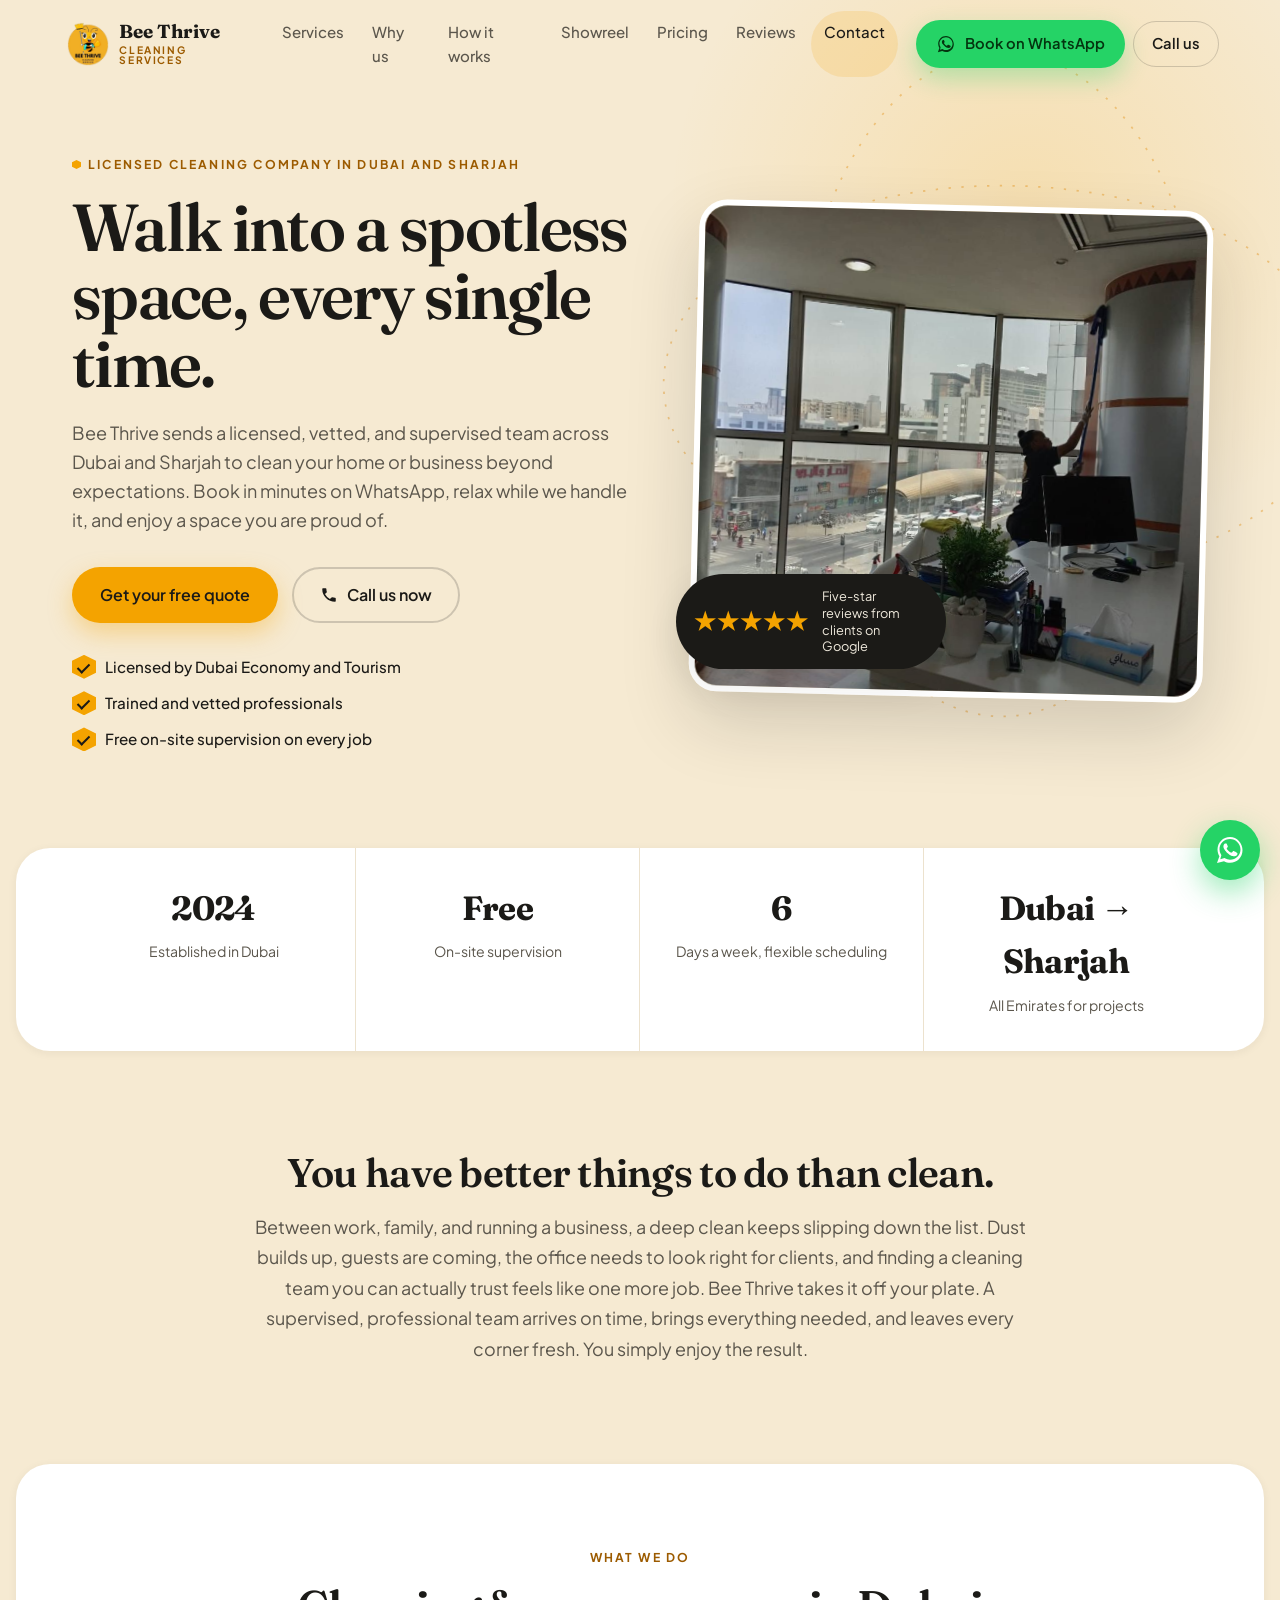
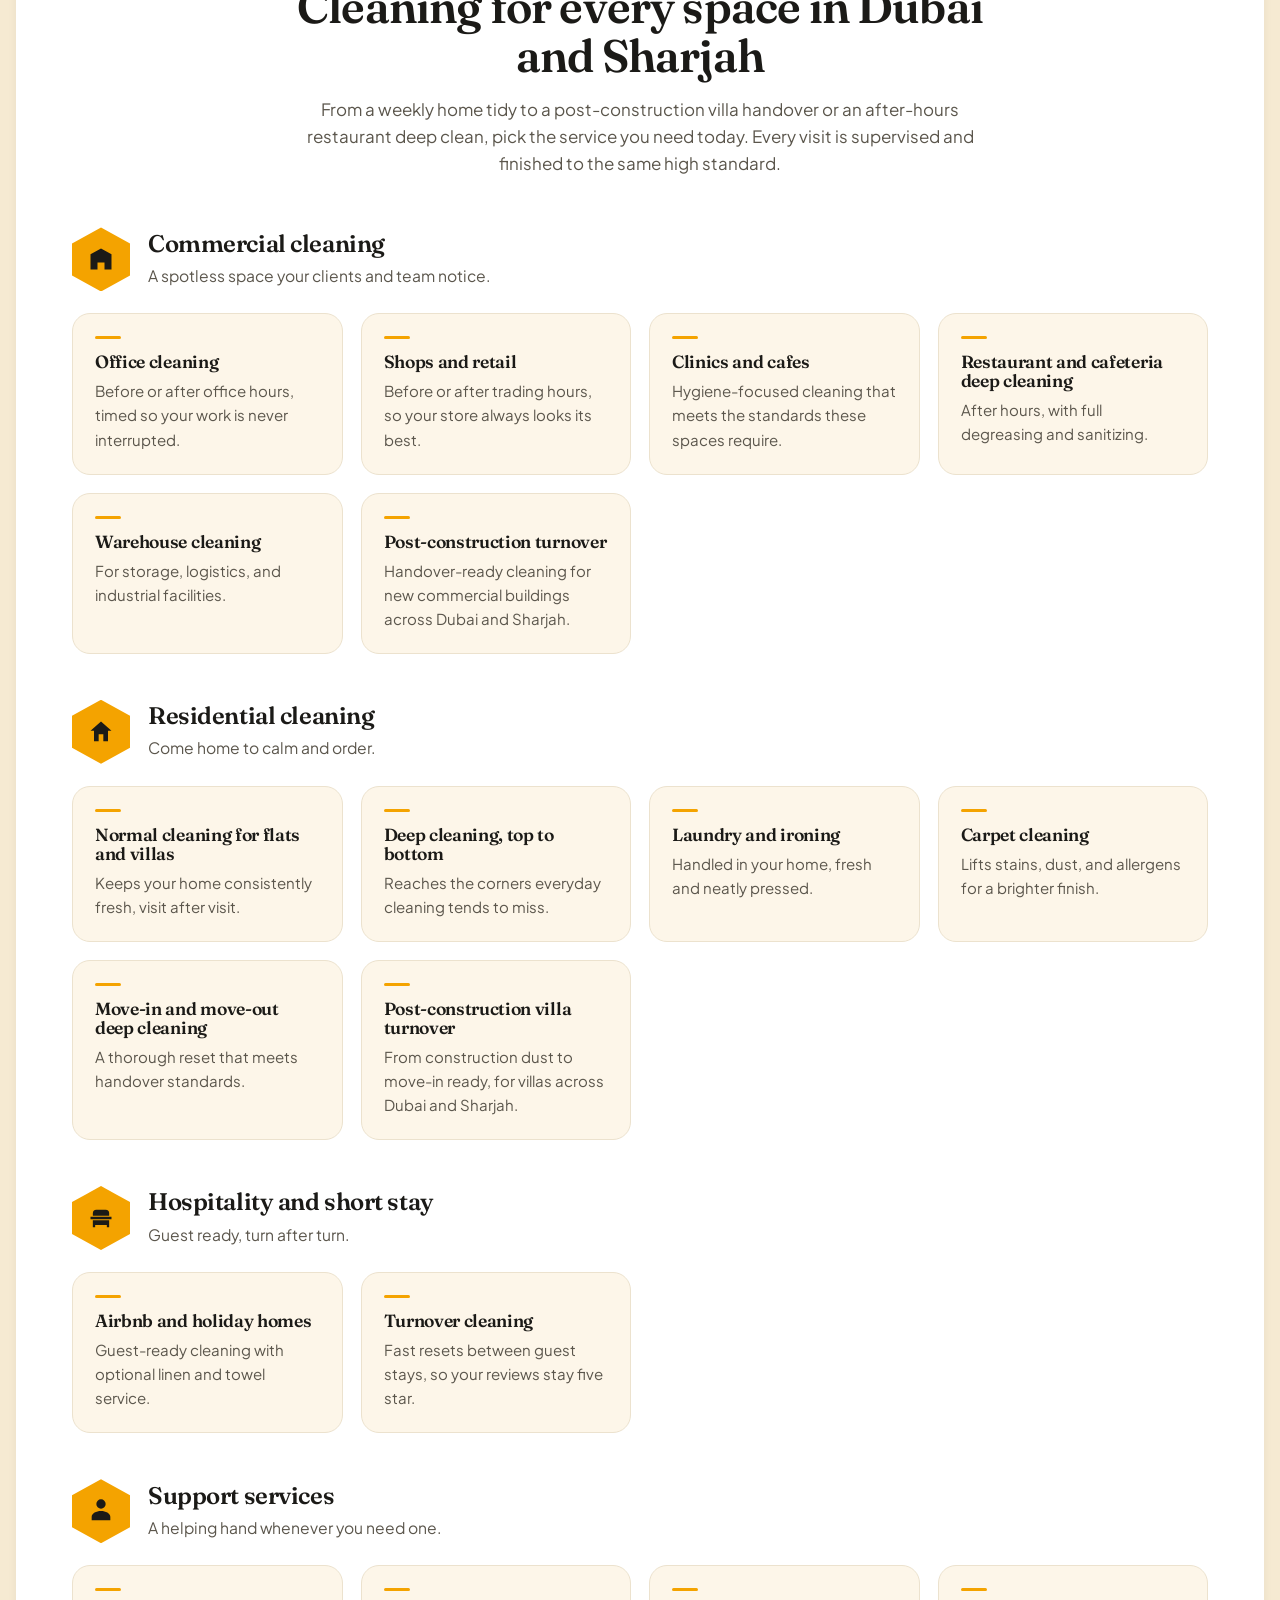
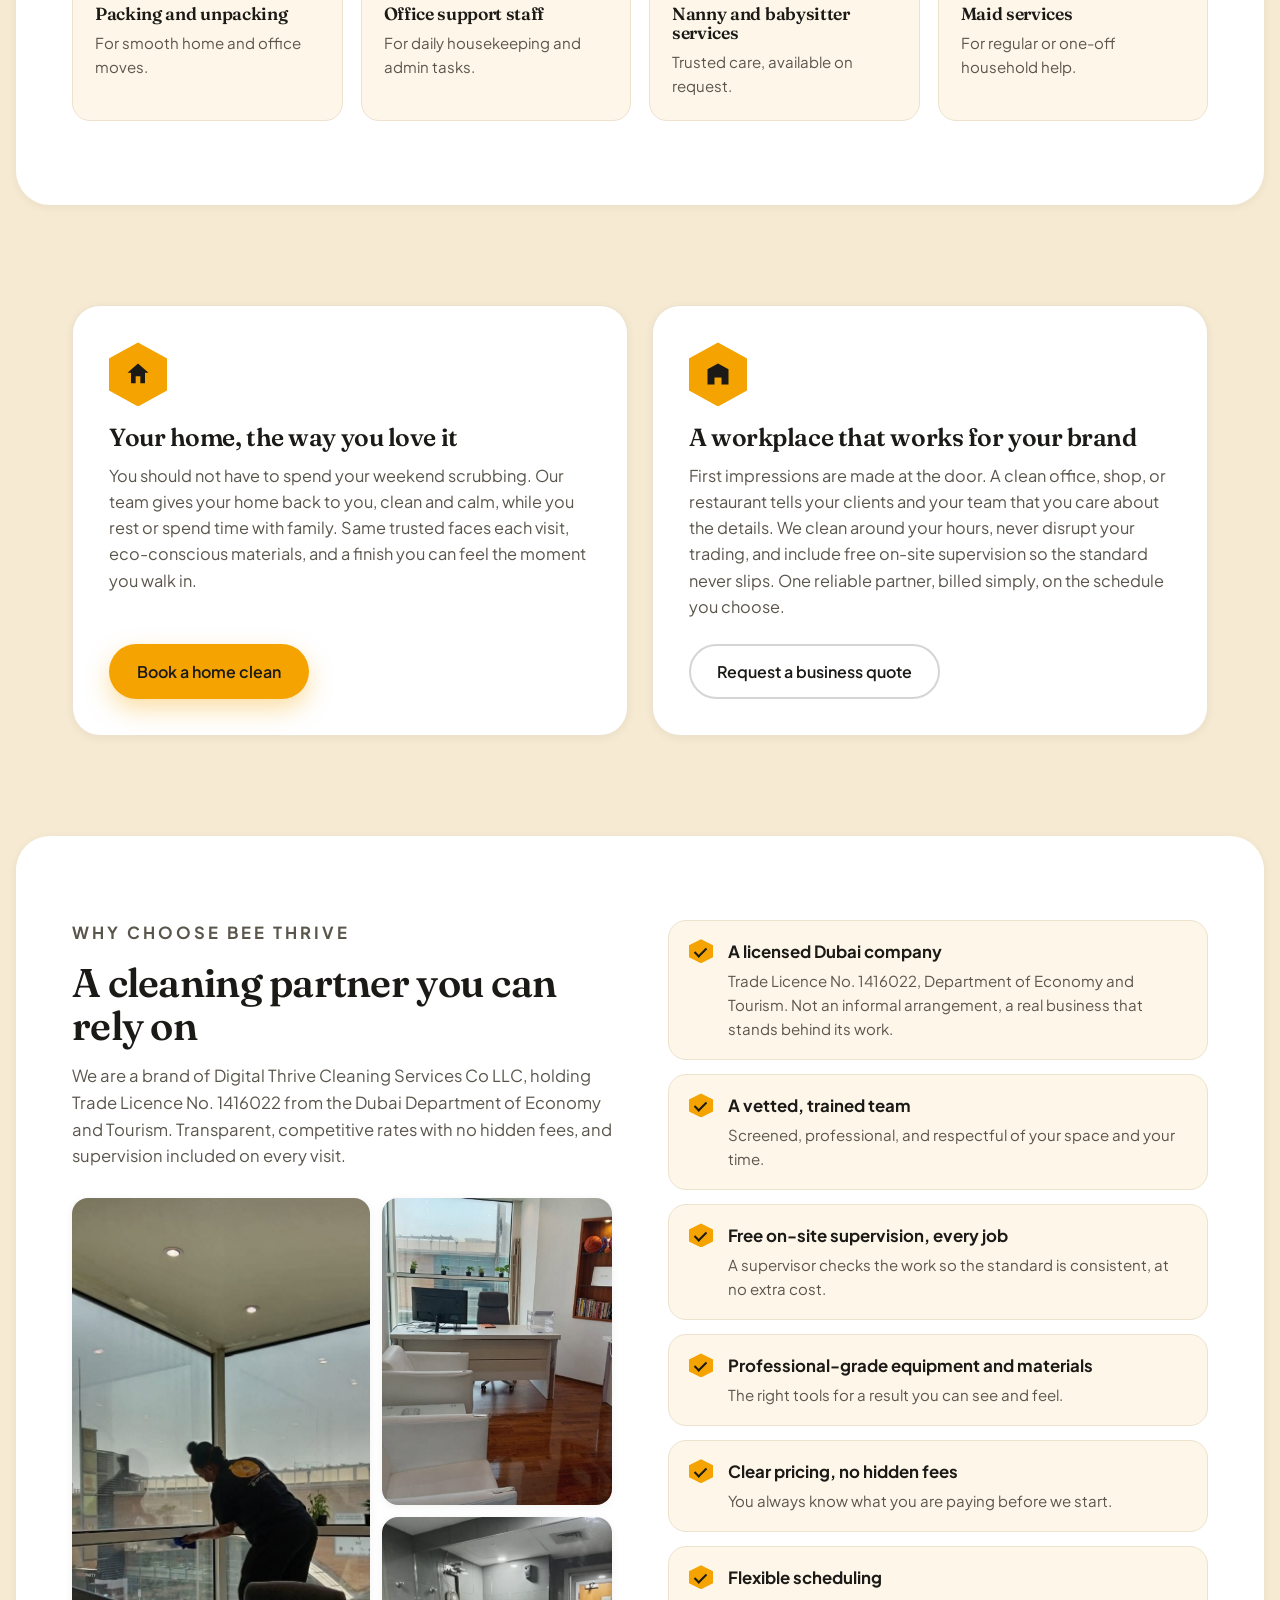
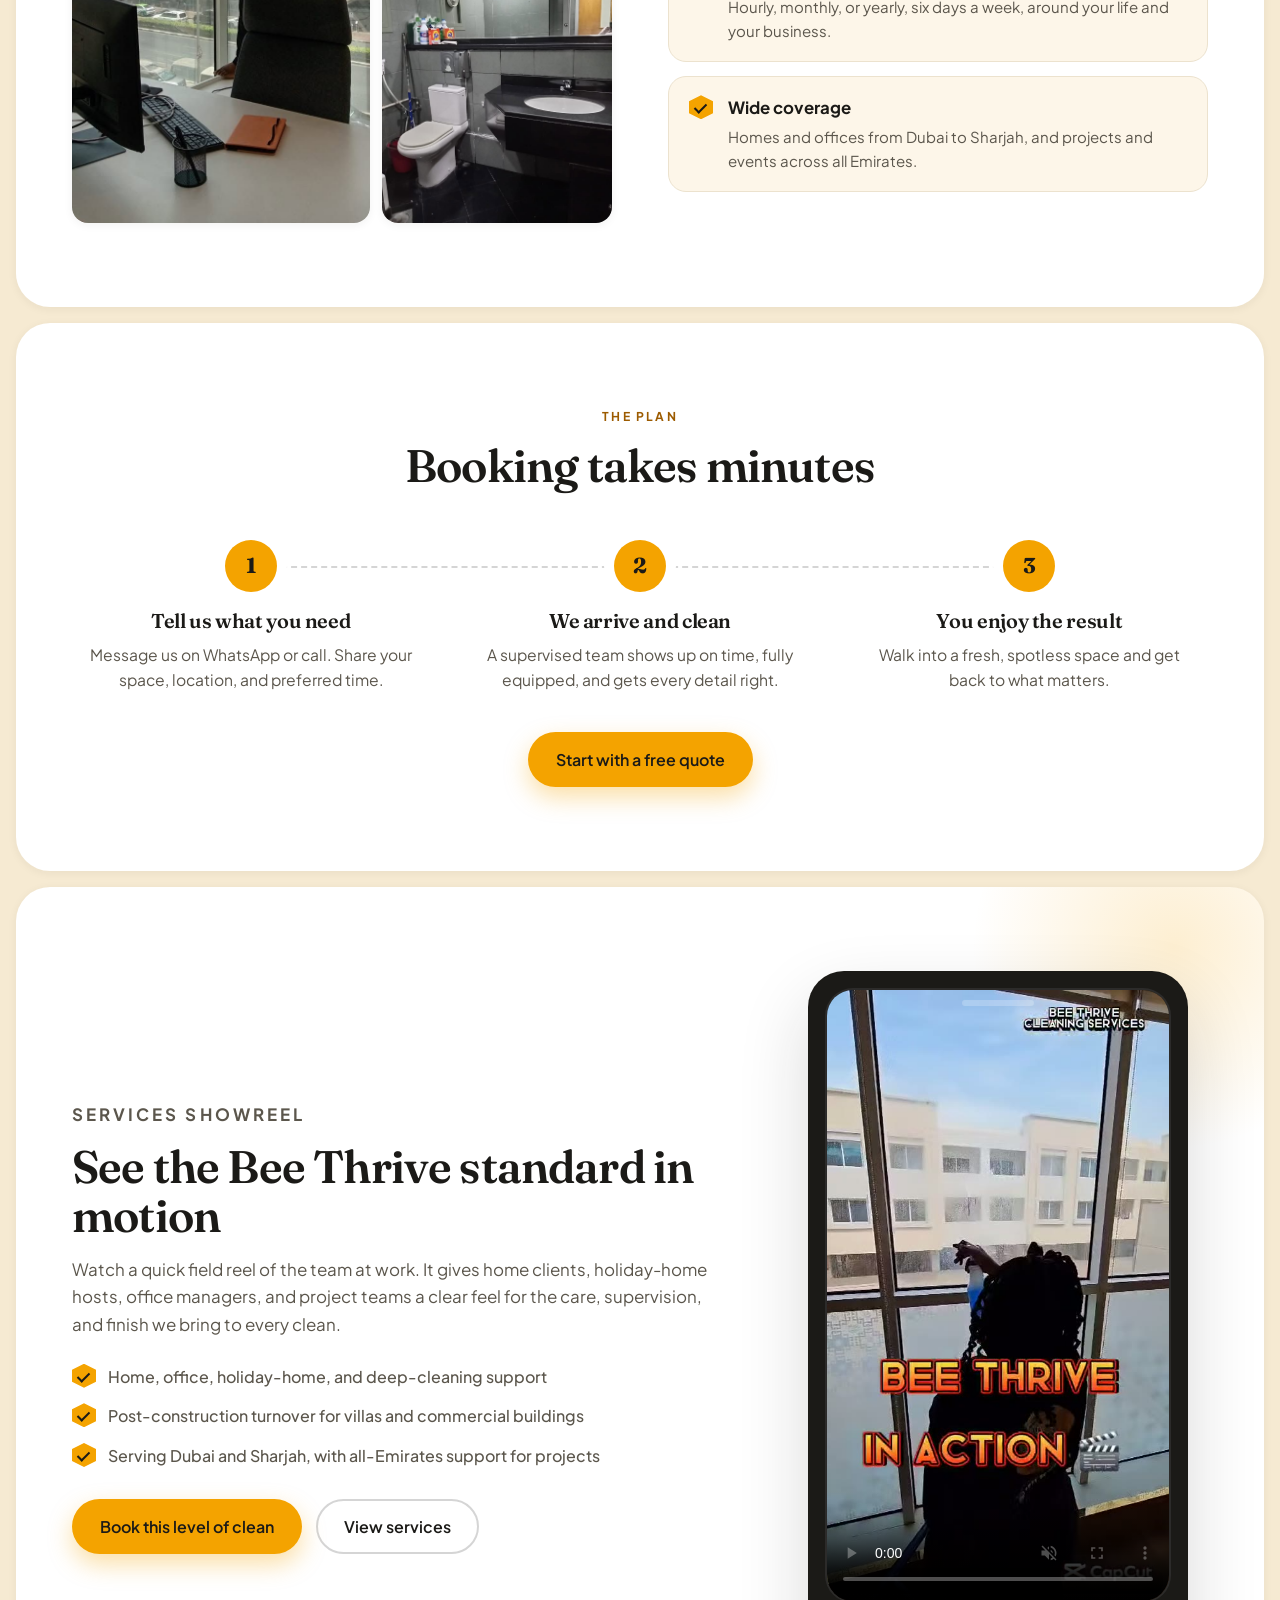
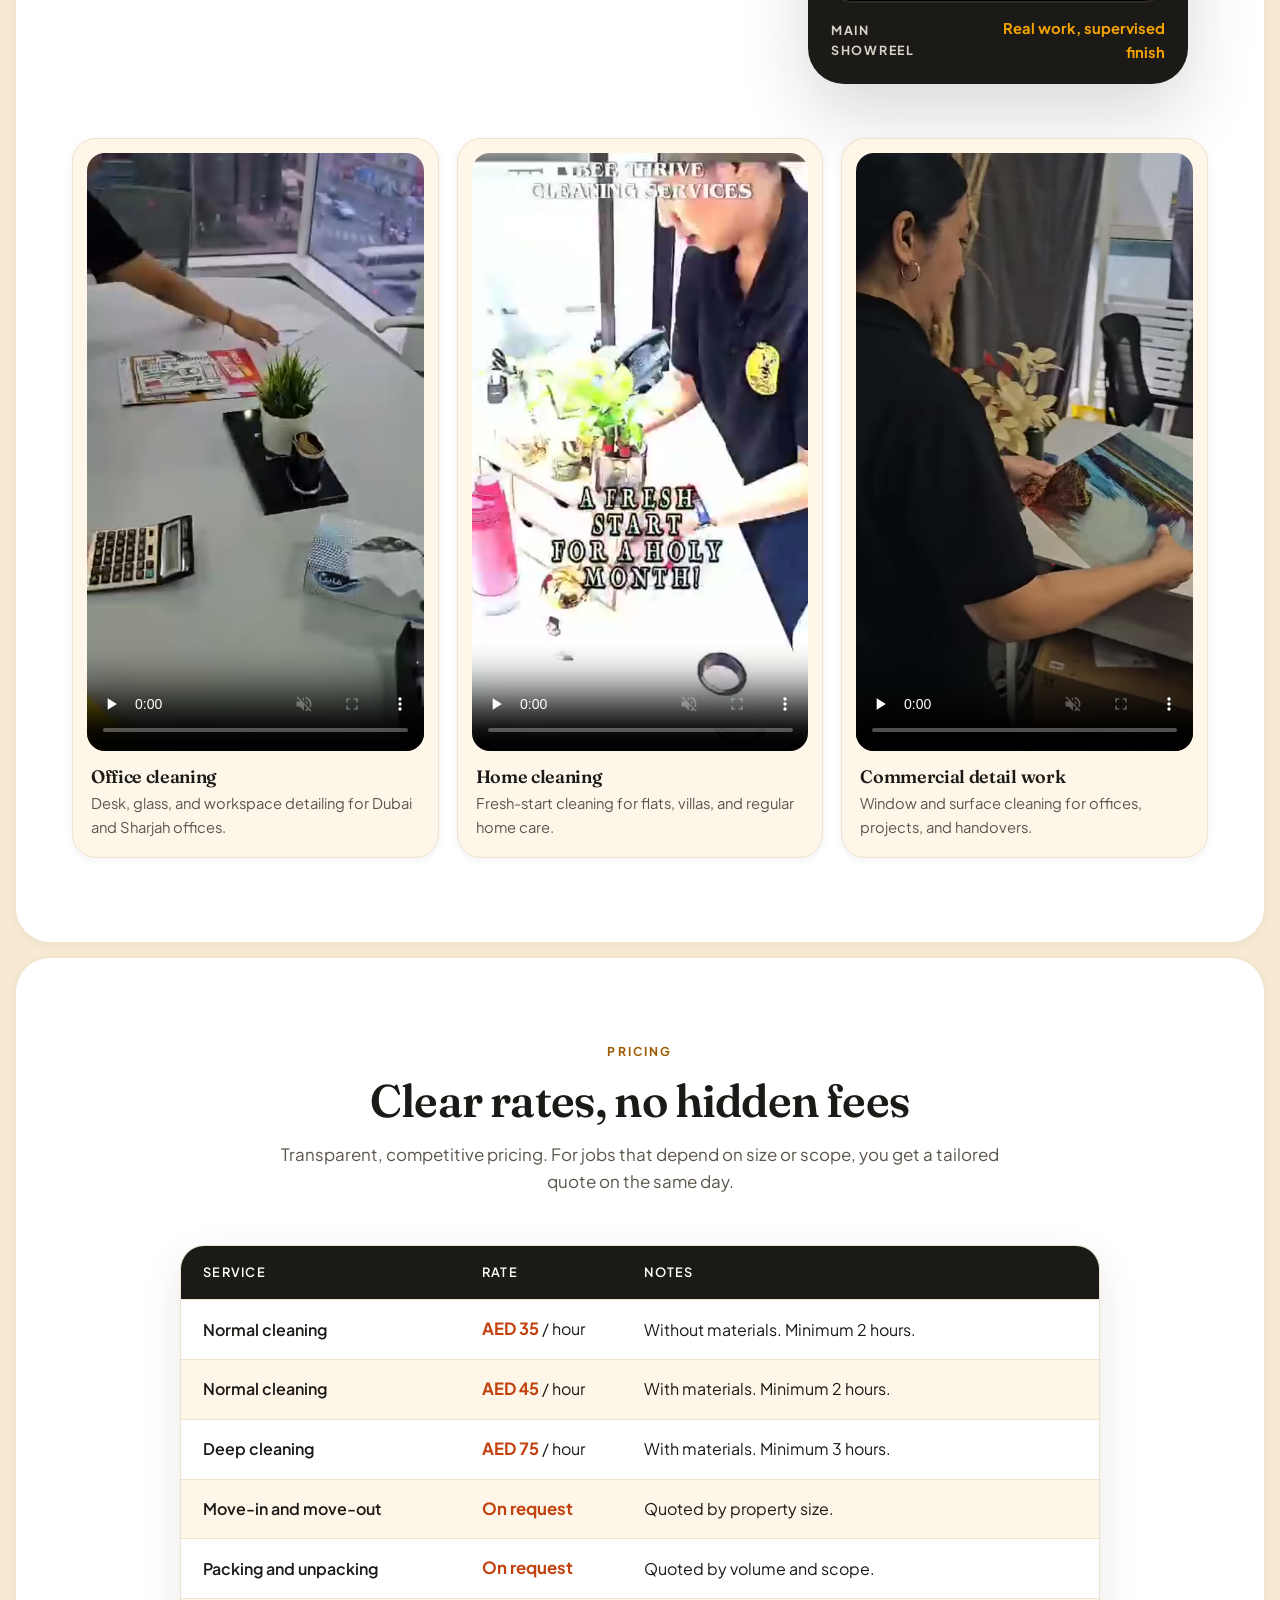
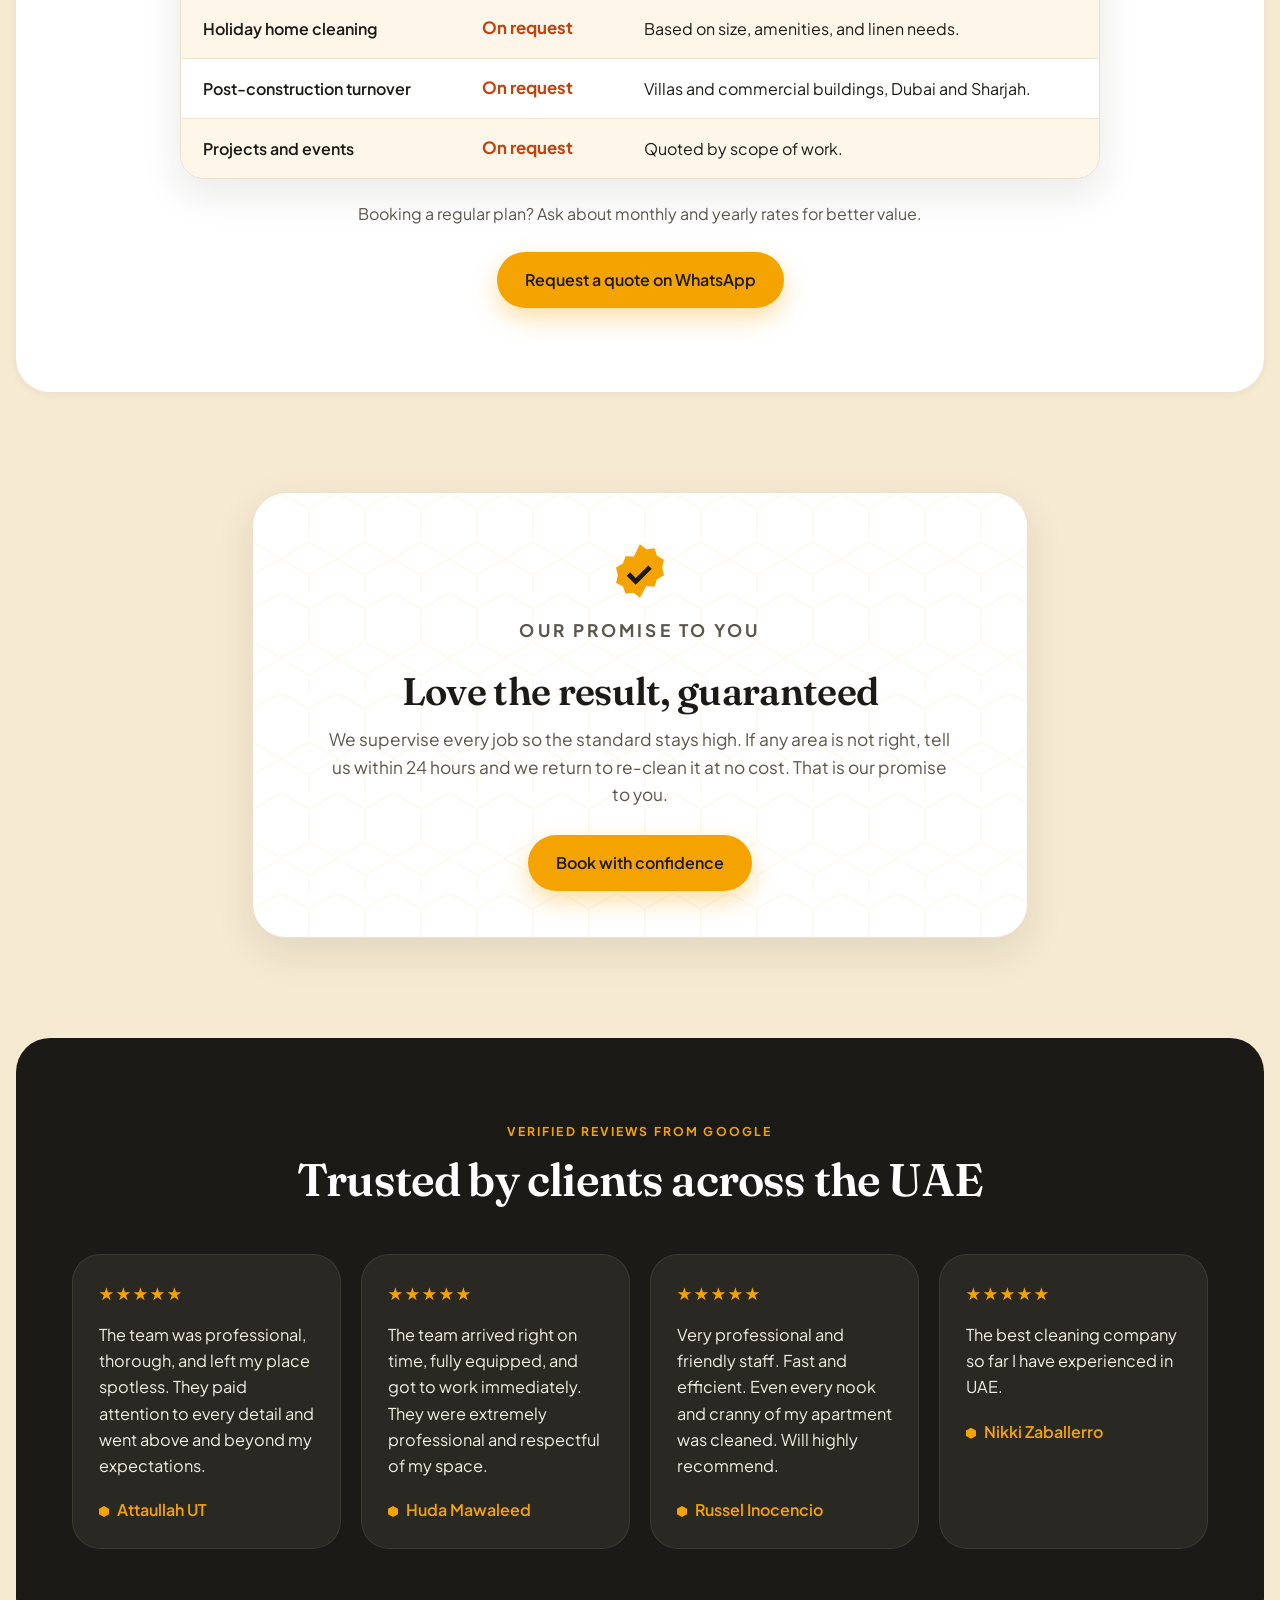
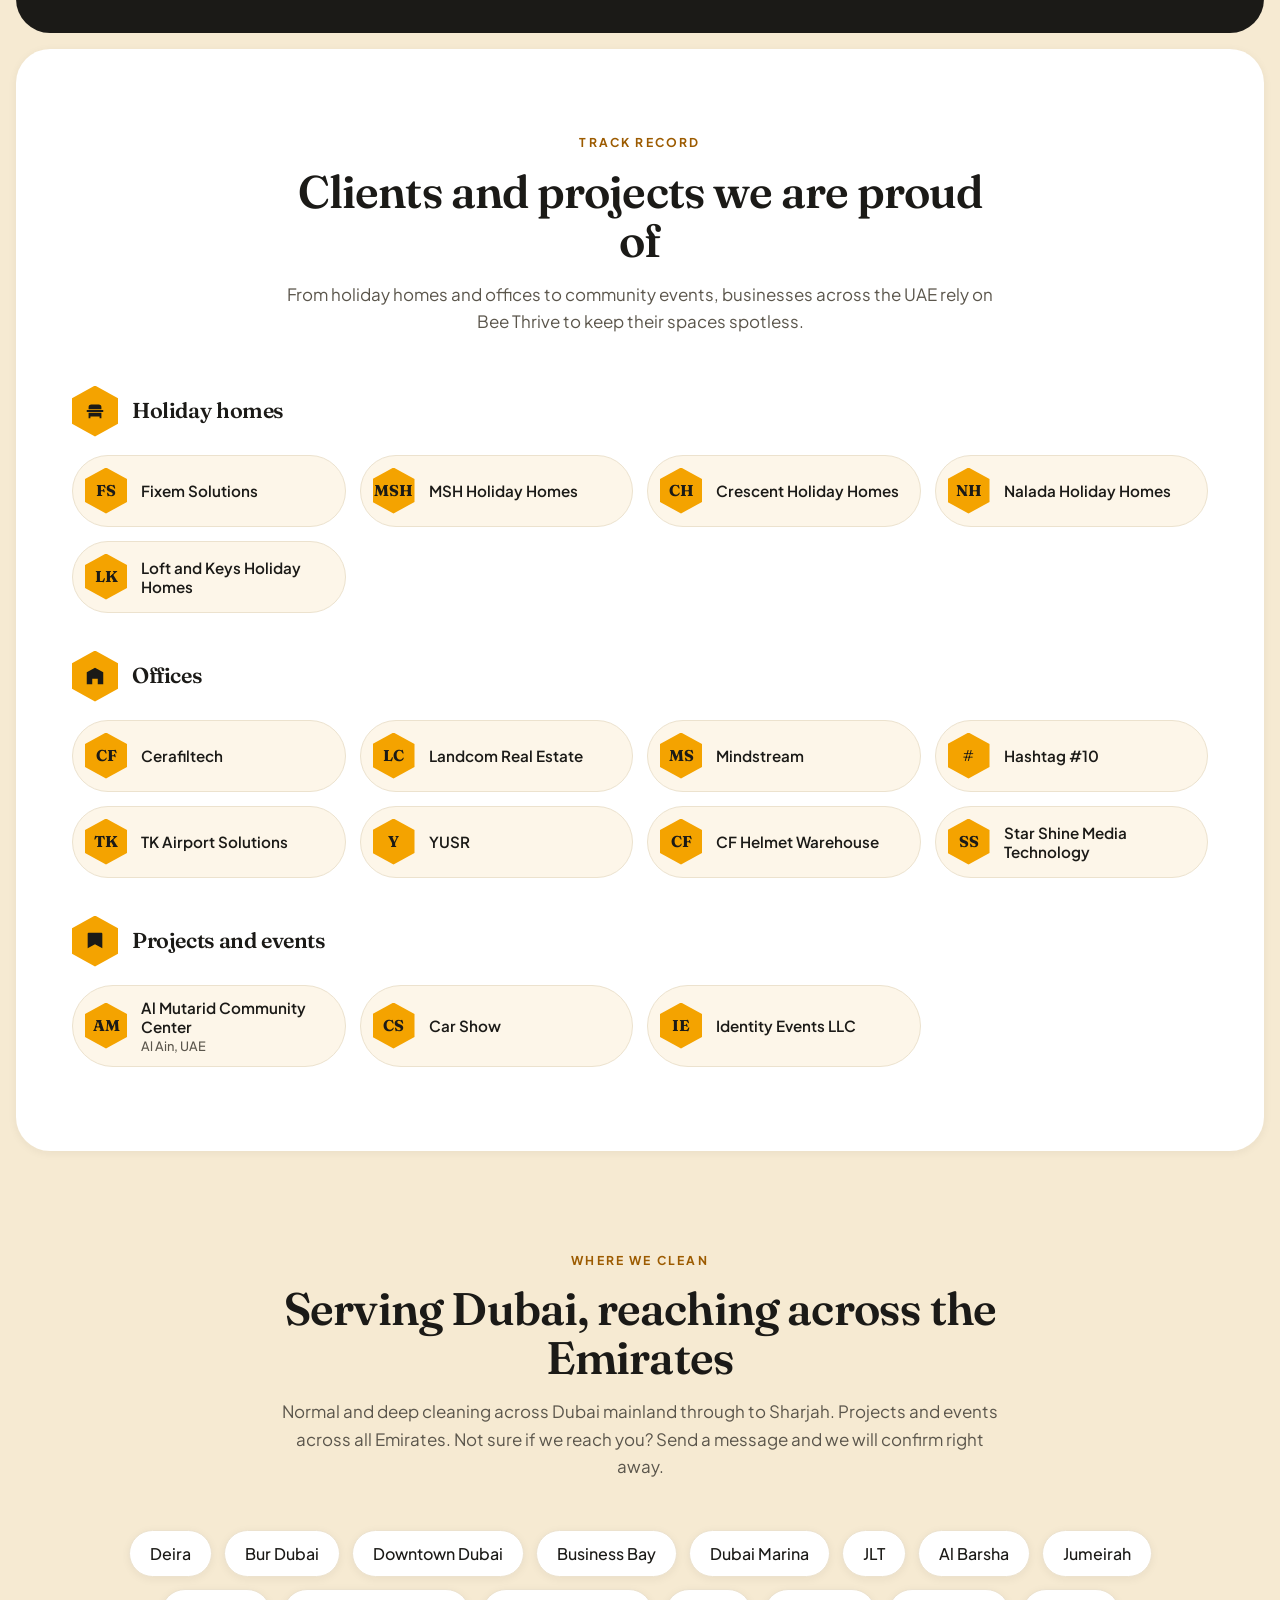
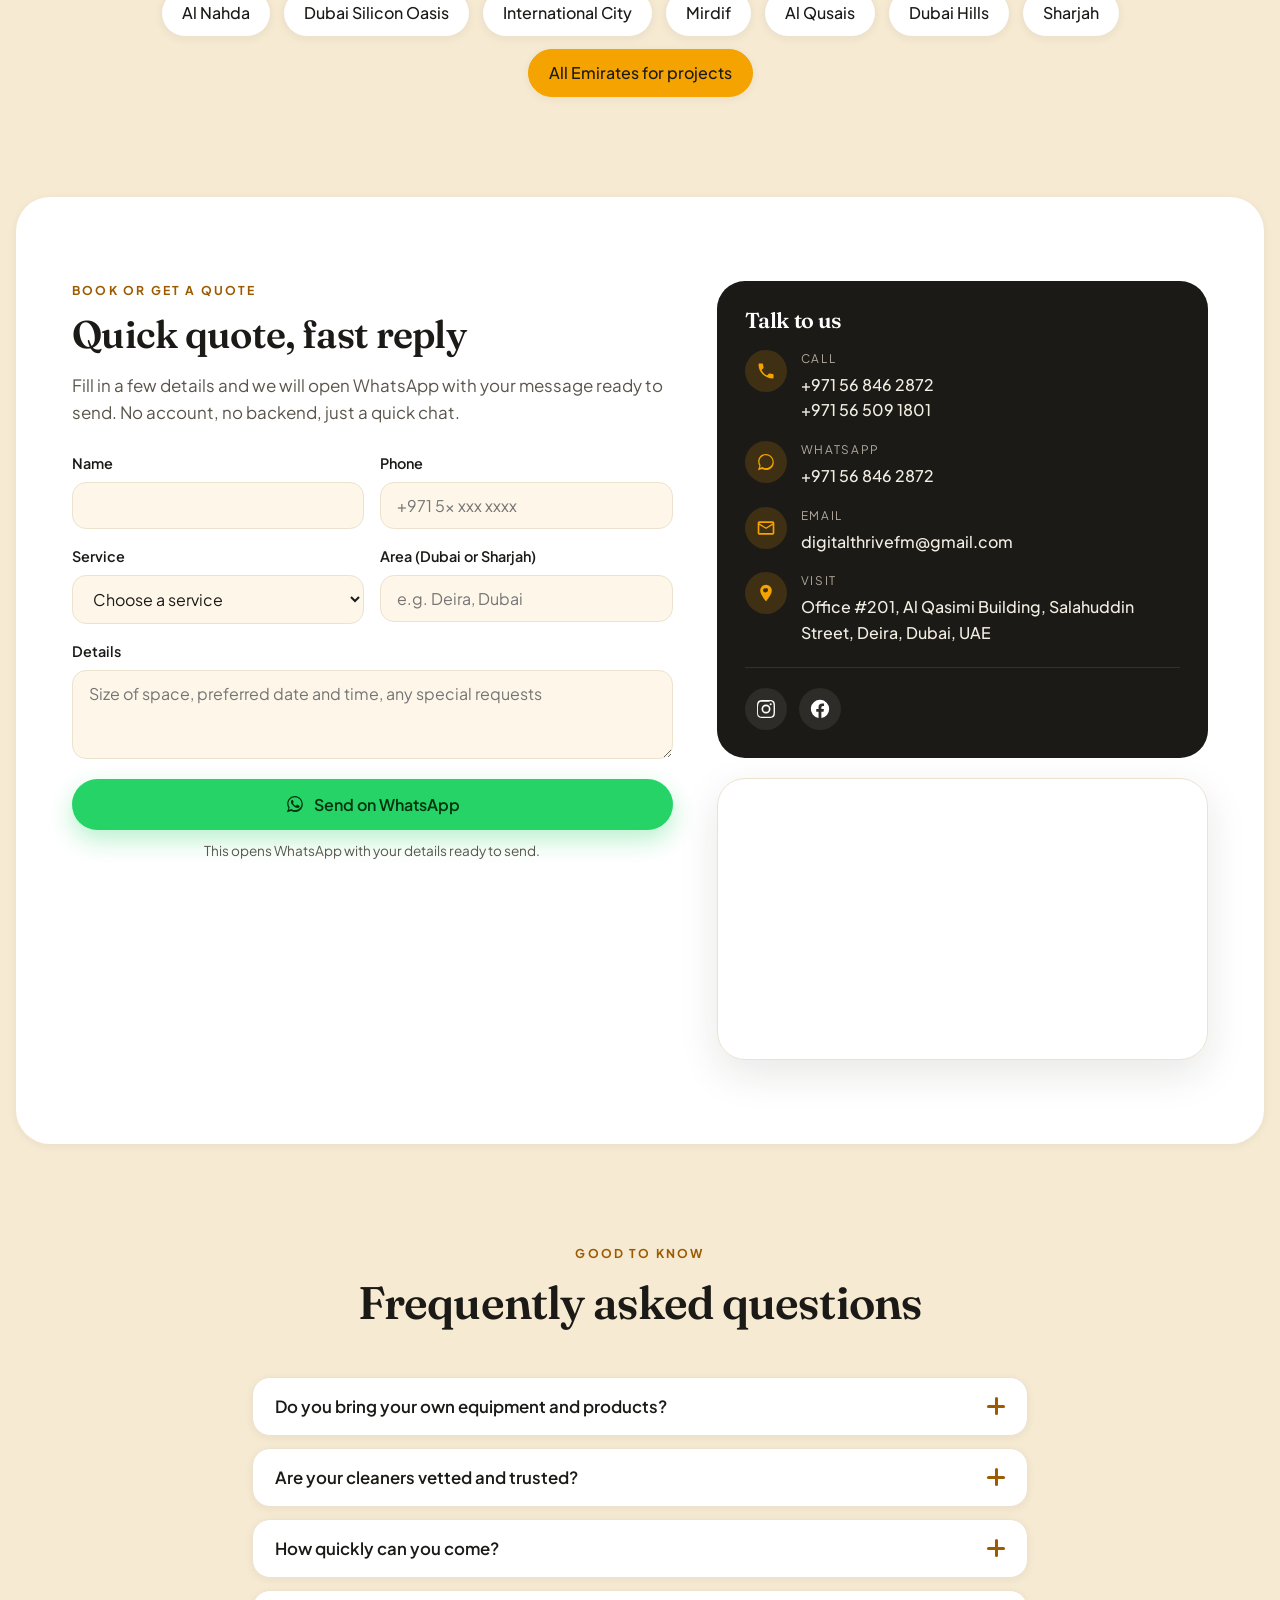
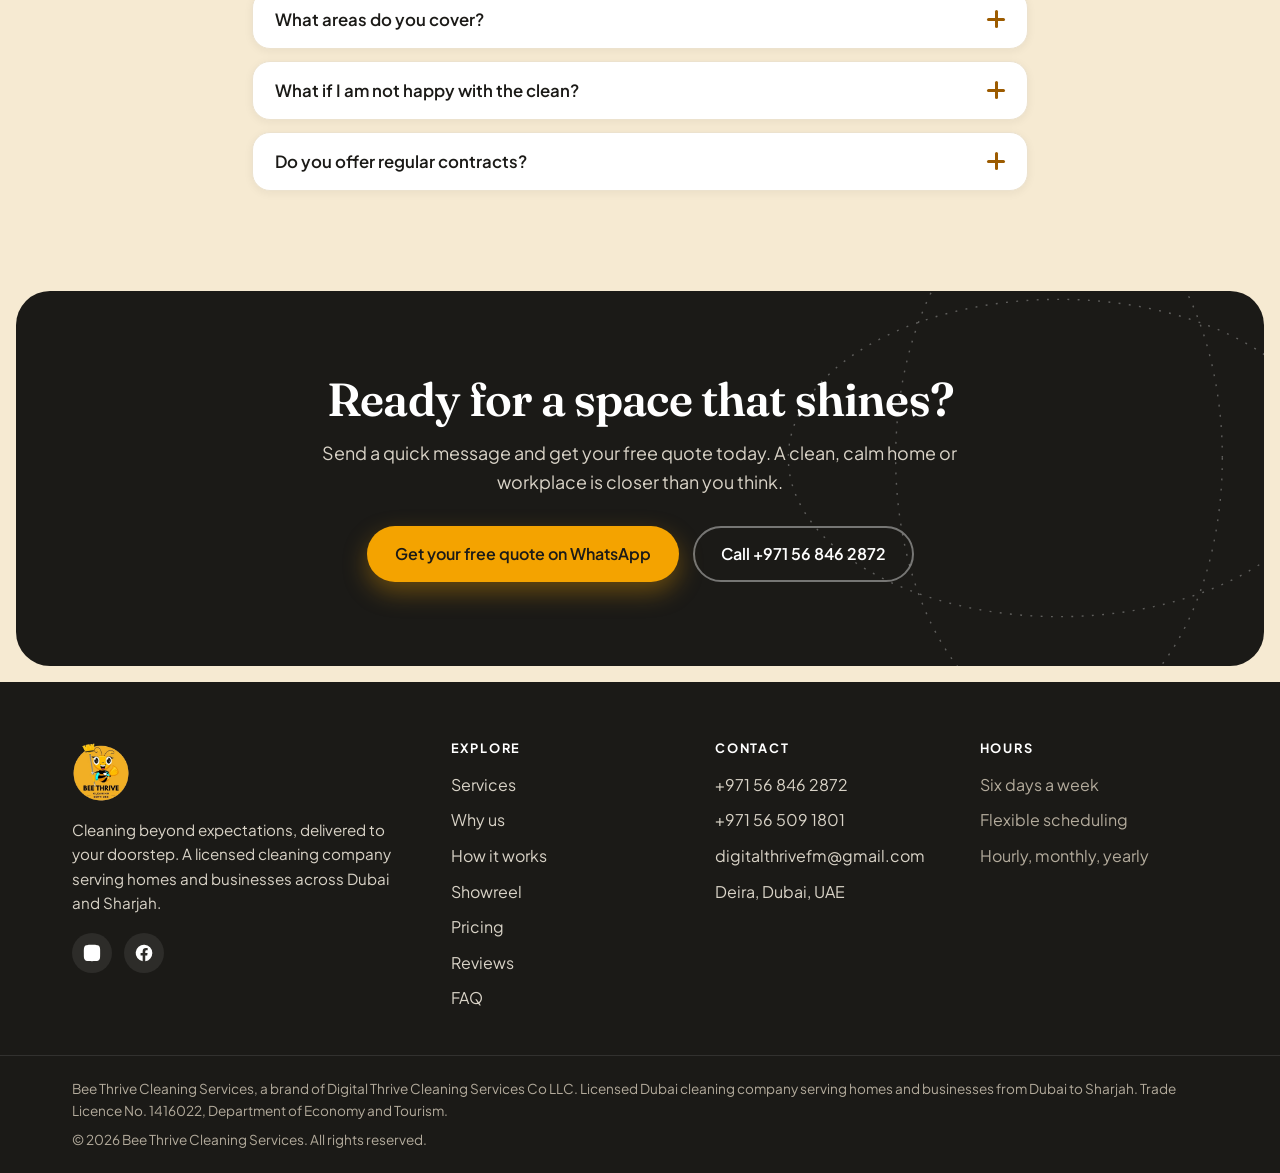
==== commit 657a5f83: "Point production metadata to Bee Thrive domain" ====
--- a/index.html
+++ b/index.html
@@ -7,7 +7,7 @@
   <meta name="description" content="Licensed Dubai and Sharjah cleaning company. Home, office, deep, move-in, Airbnb and post-construction cleaning with free on-site supervision. From AED 35/hr. Free WhatsApp quote." />
   <meta name="keywords" content="cleaning services Dubai, cleaning company Sharjah, deep cleaning Dubai, post construction cleaning Dubai, villa cleaning, office cleaning Deira, Airbnb cleaning Dubai, move in move out cleaning" />
   <meta name="theme-color" content="#F4A300" />
-  <link rel="canonical" href="https://bee-thrive-cleaning.vercel.app/" />
+  <link rel="canonical" href="https://www.beethrivecleaning.com/" />
   <meta name="robots" content="index, follow, max-image-preview:large" />
 
   <!-- Local SEO -->
@@ -30,16 +30,16 @@
   <meta property="og:site_name" content="Bee Thrive Cleaning Services" />
   <meta property="og:title" content="Bee Thrive Cleaning Services | Dubai &amp; Sharjah Cleaning Company" />
   <meta property="og:description" content="A licensed cleaning company across Dubai and Sharjah that leaves your home or business spotless, so you get your time back. Vetted, supervised team, from AED 35 per hour." />
-  <meta property="og:image" content="https://bee-thrive-cleaning.vercel.app/assets/og-cover.jpg" />
+  <meta property="og:image" content="https://www.beethrivecleaning.com/assets/og-cover.jpg" />
   <meta property="og:image:width" content="1200" />
   <meta property="og:image:height" content="630" />
   <meta property="og:image:alt" content="Bee Thrive Cleaning Services, a licensed Dubai cleaning company" />
   <meta property="og:locale" content="en_AE" />
-  <meta property="og:url" content="https://bee-thrive-cleaning.vercel.app/" />
+  <meta property="og:url" content="https://www.beethrivecleaning.com/" />
   <meta name="twitter:card" content="summary_large_image" />
   <meta name="twitter:title" content="Bee Thrive Cleaning Services | Dubai &amp; Sharjah Cleaning Company" />
   <meta name="twitter:description" content="A licensed cleaning company across Dubai and Sharjah that leaves your home or business spotless, so you get your time back. From AED 35 per hour." />
-  <meta name="twitter:image" content="https://bee-thrive-cleaning.vercel.app/assets/og-cover.jpg" />
+  <meta name="twitter:image" content="https://www.beethrivecleaning.com/assets/og-cover.jpg" />
 
   <!-- Fonts: loaded without blocking render, with a no-JS fallback -->
   <link rel="preconnect" href="https://fonts.googleapis.com" />
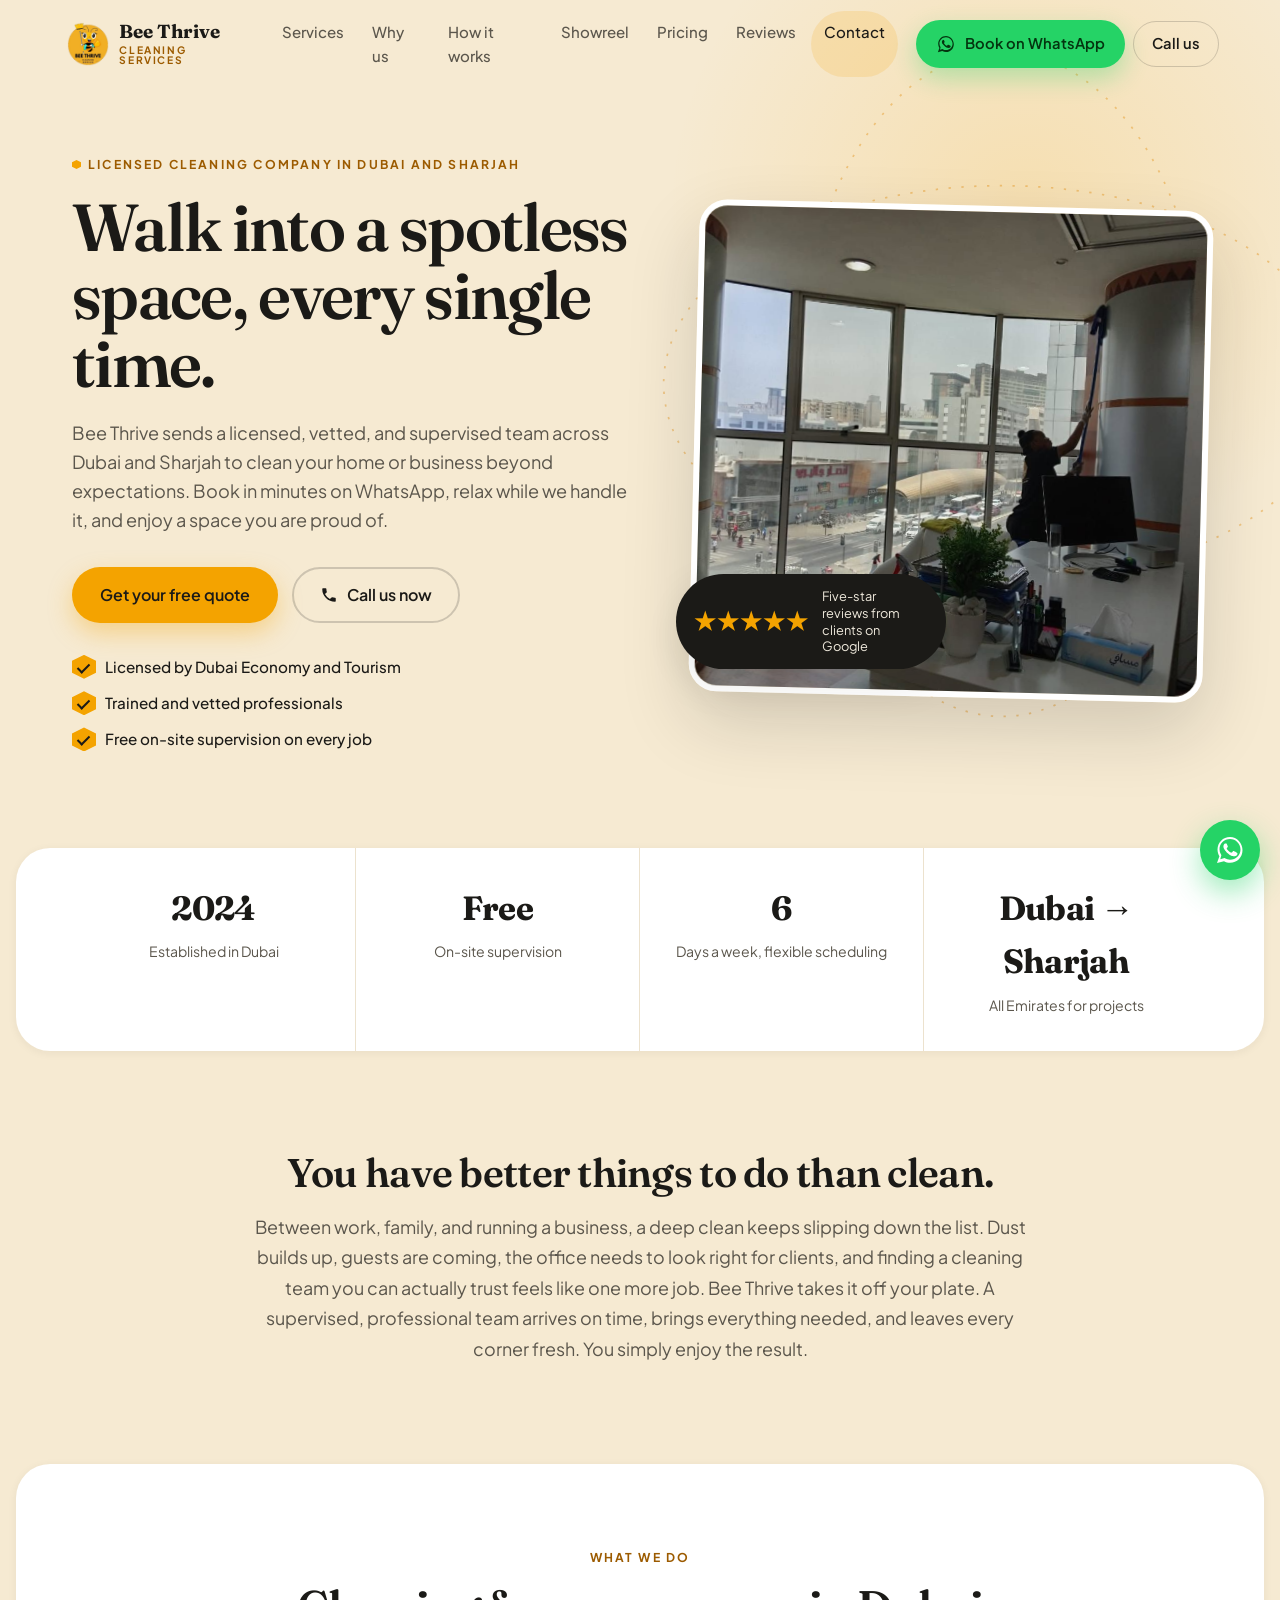
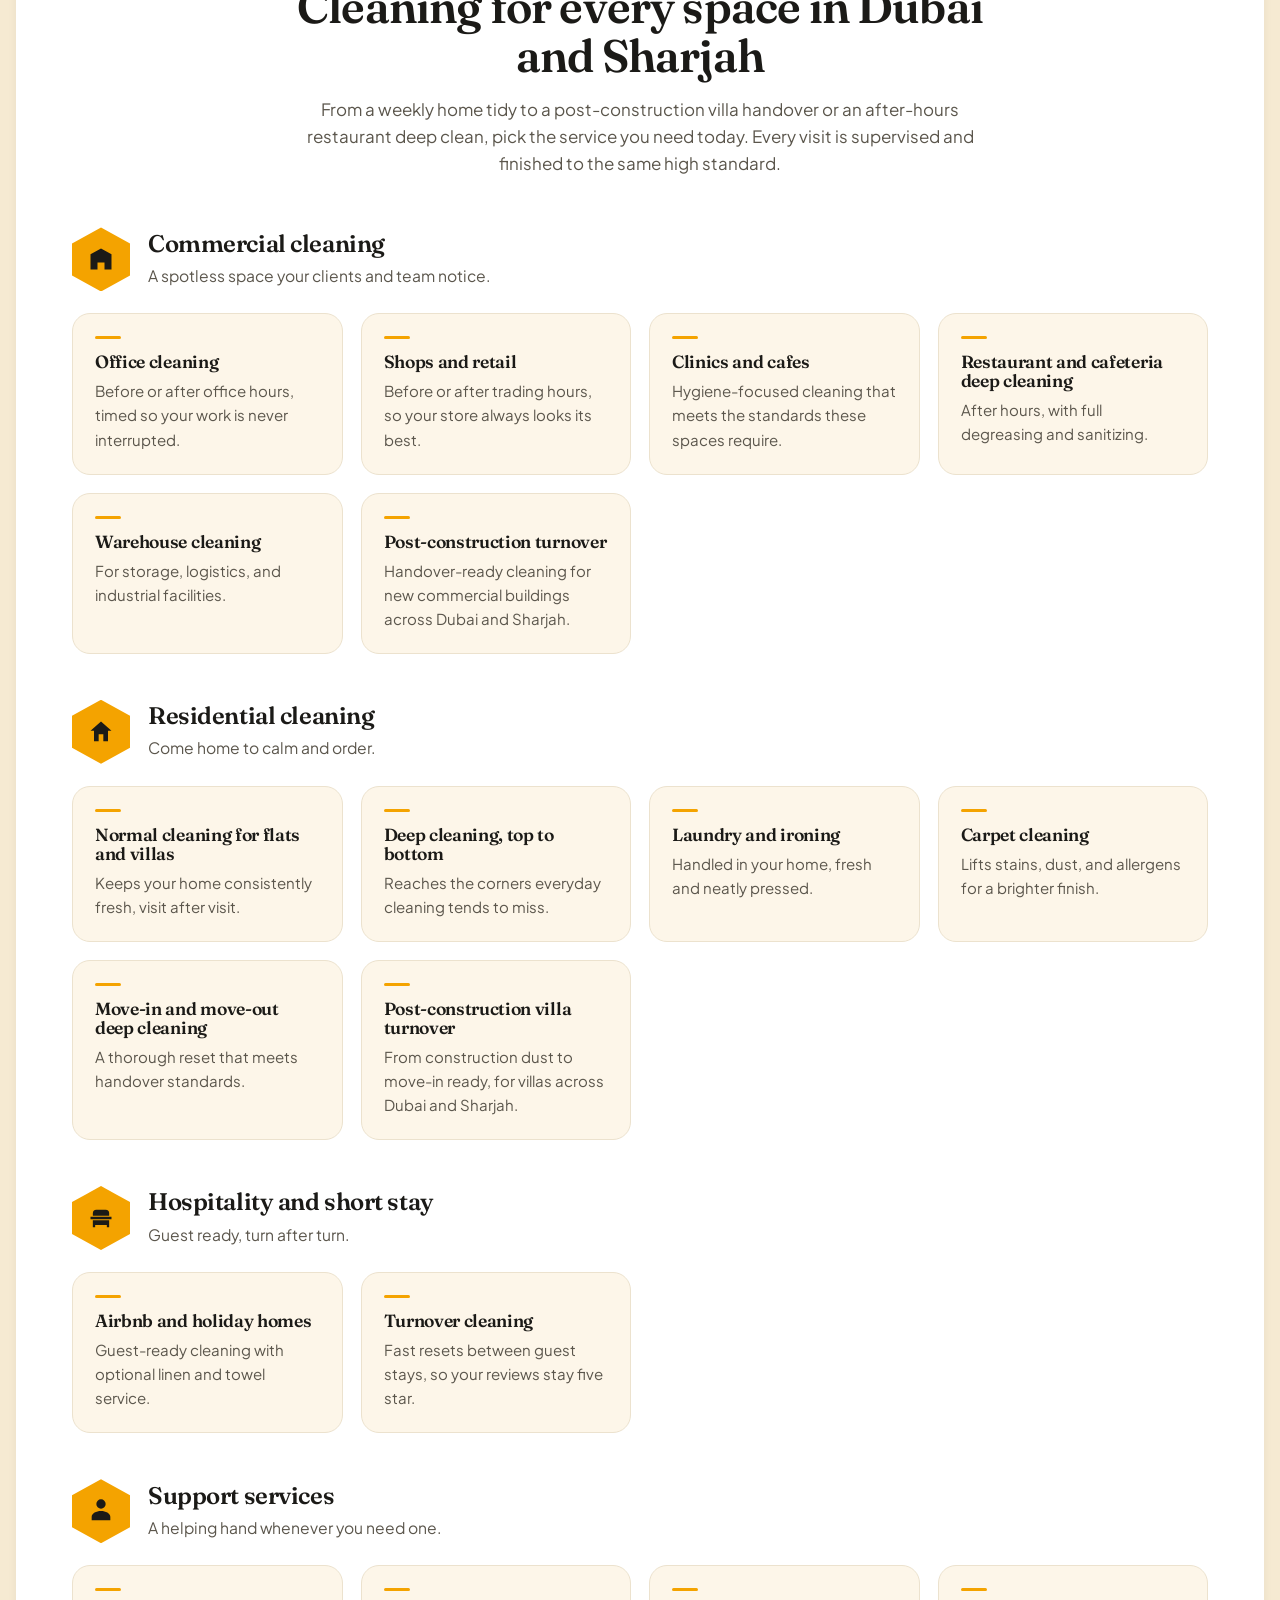
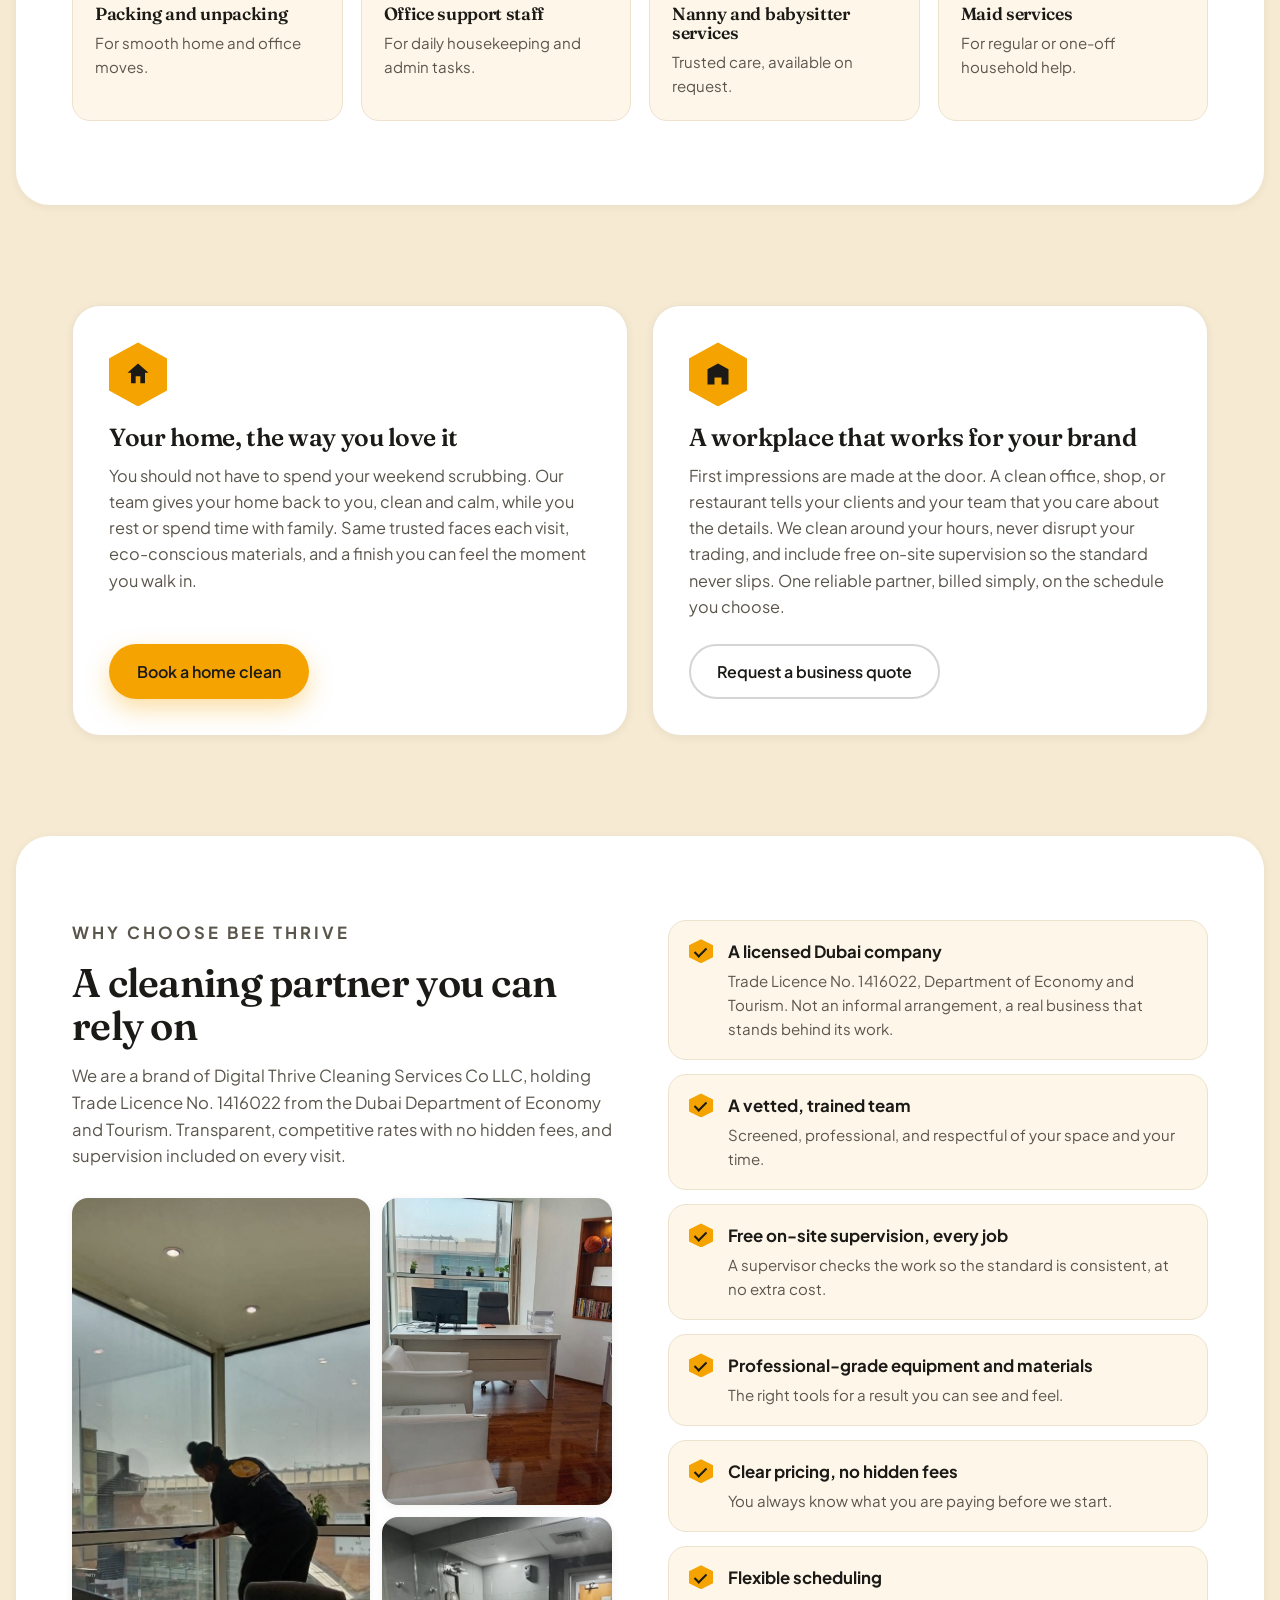
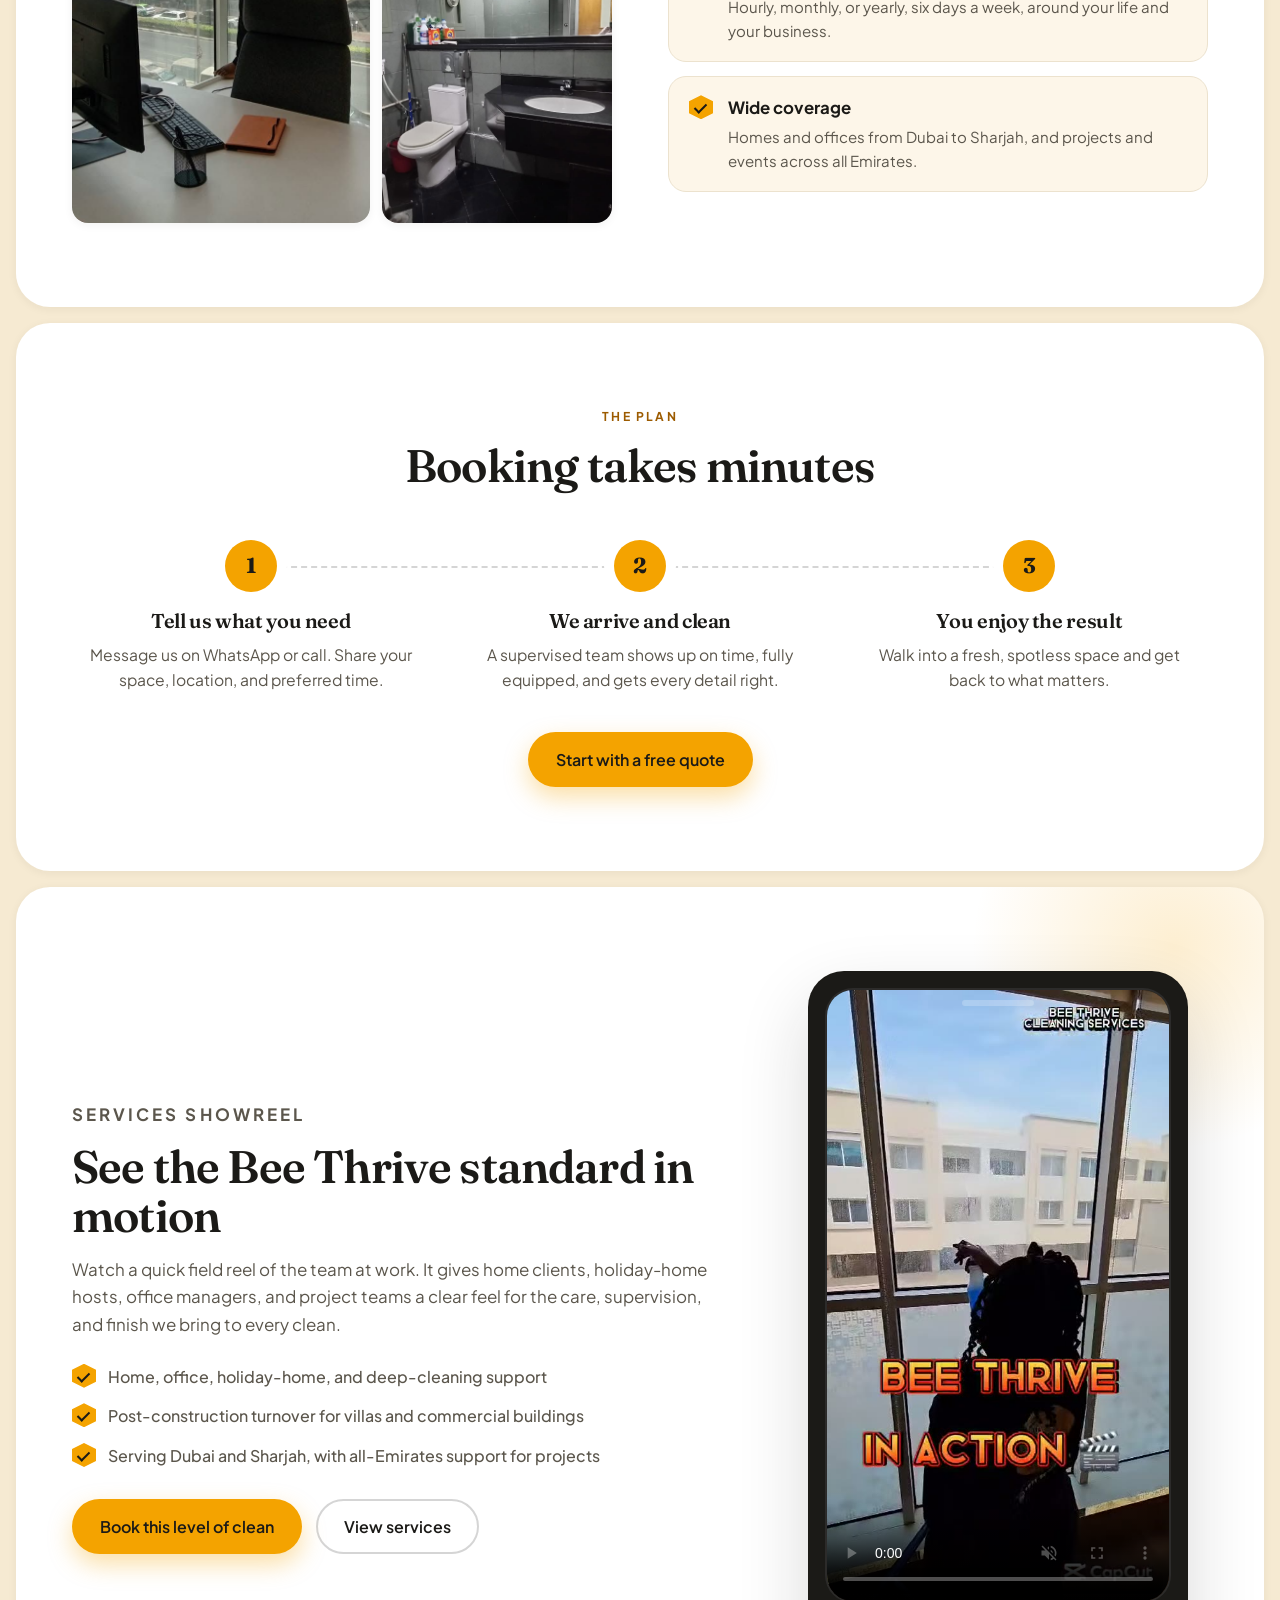
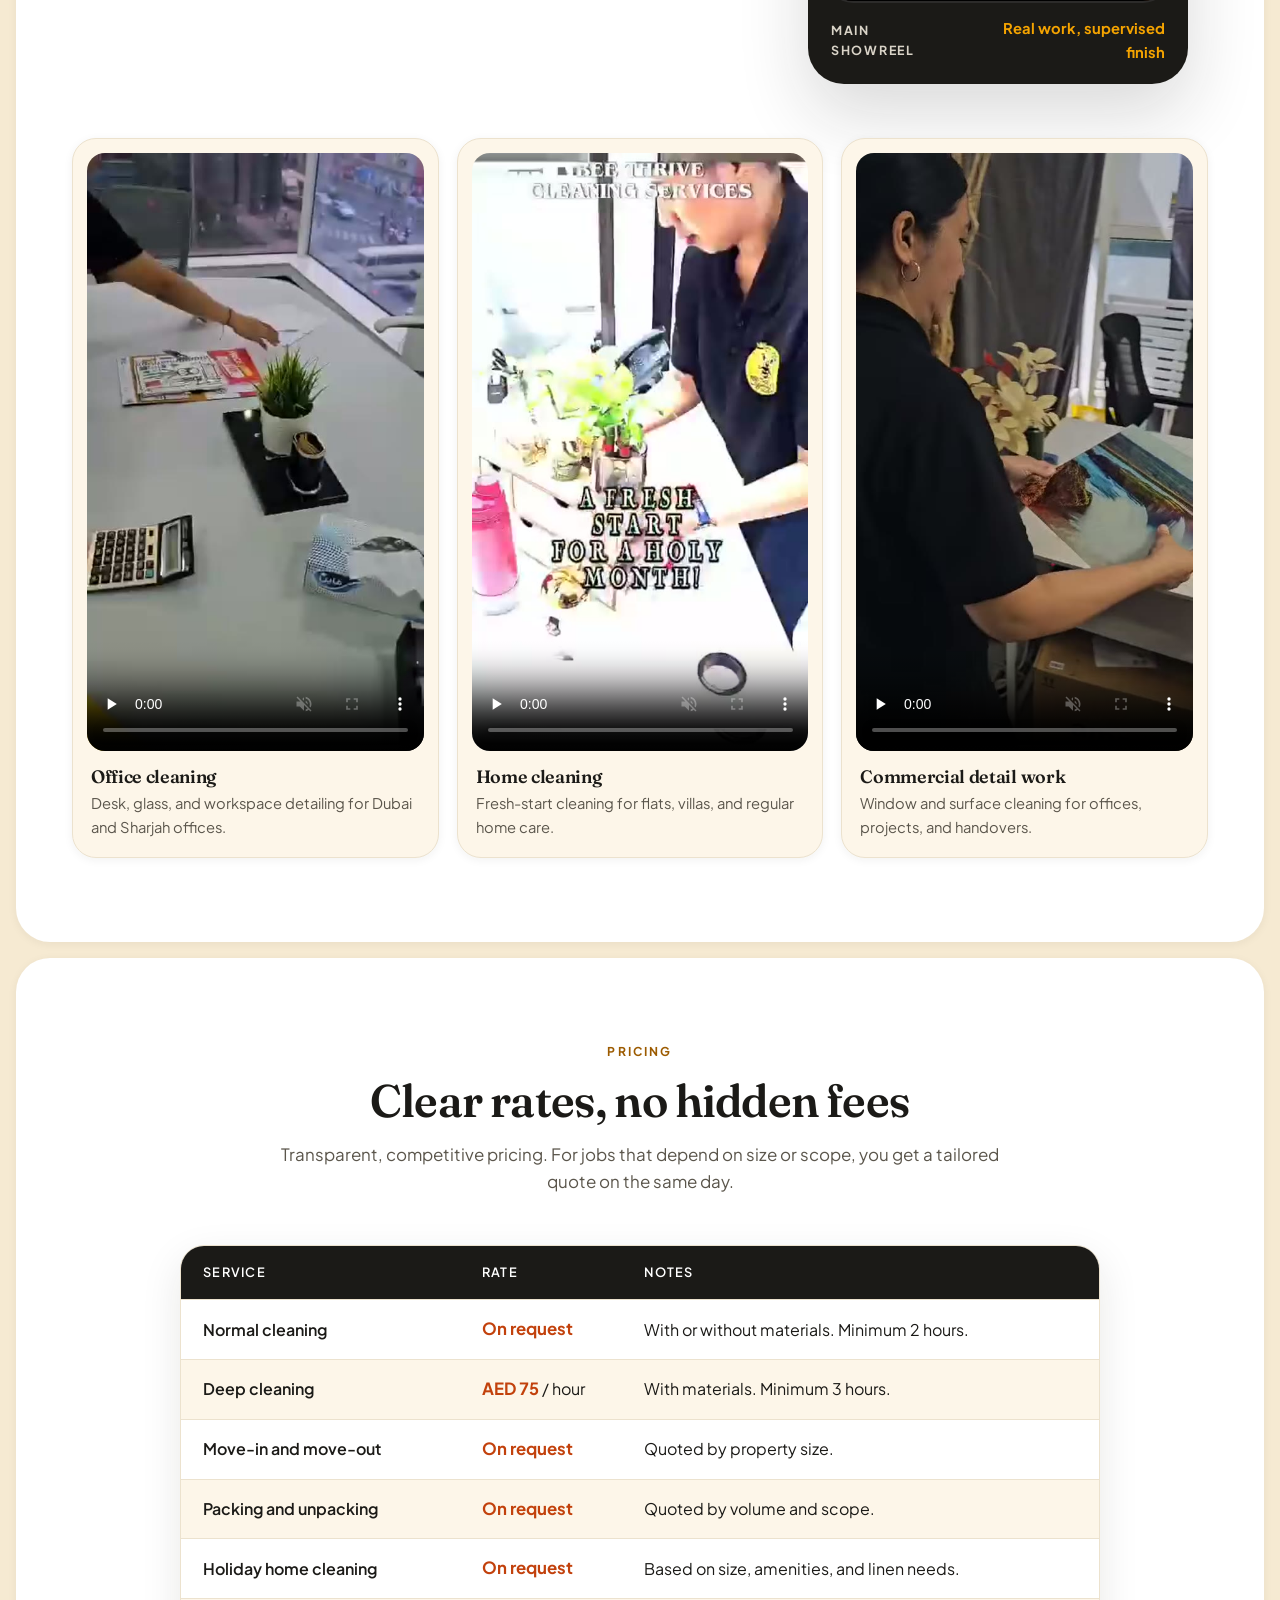
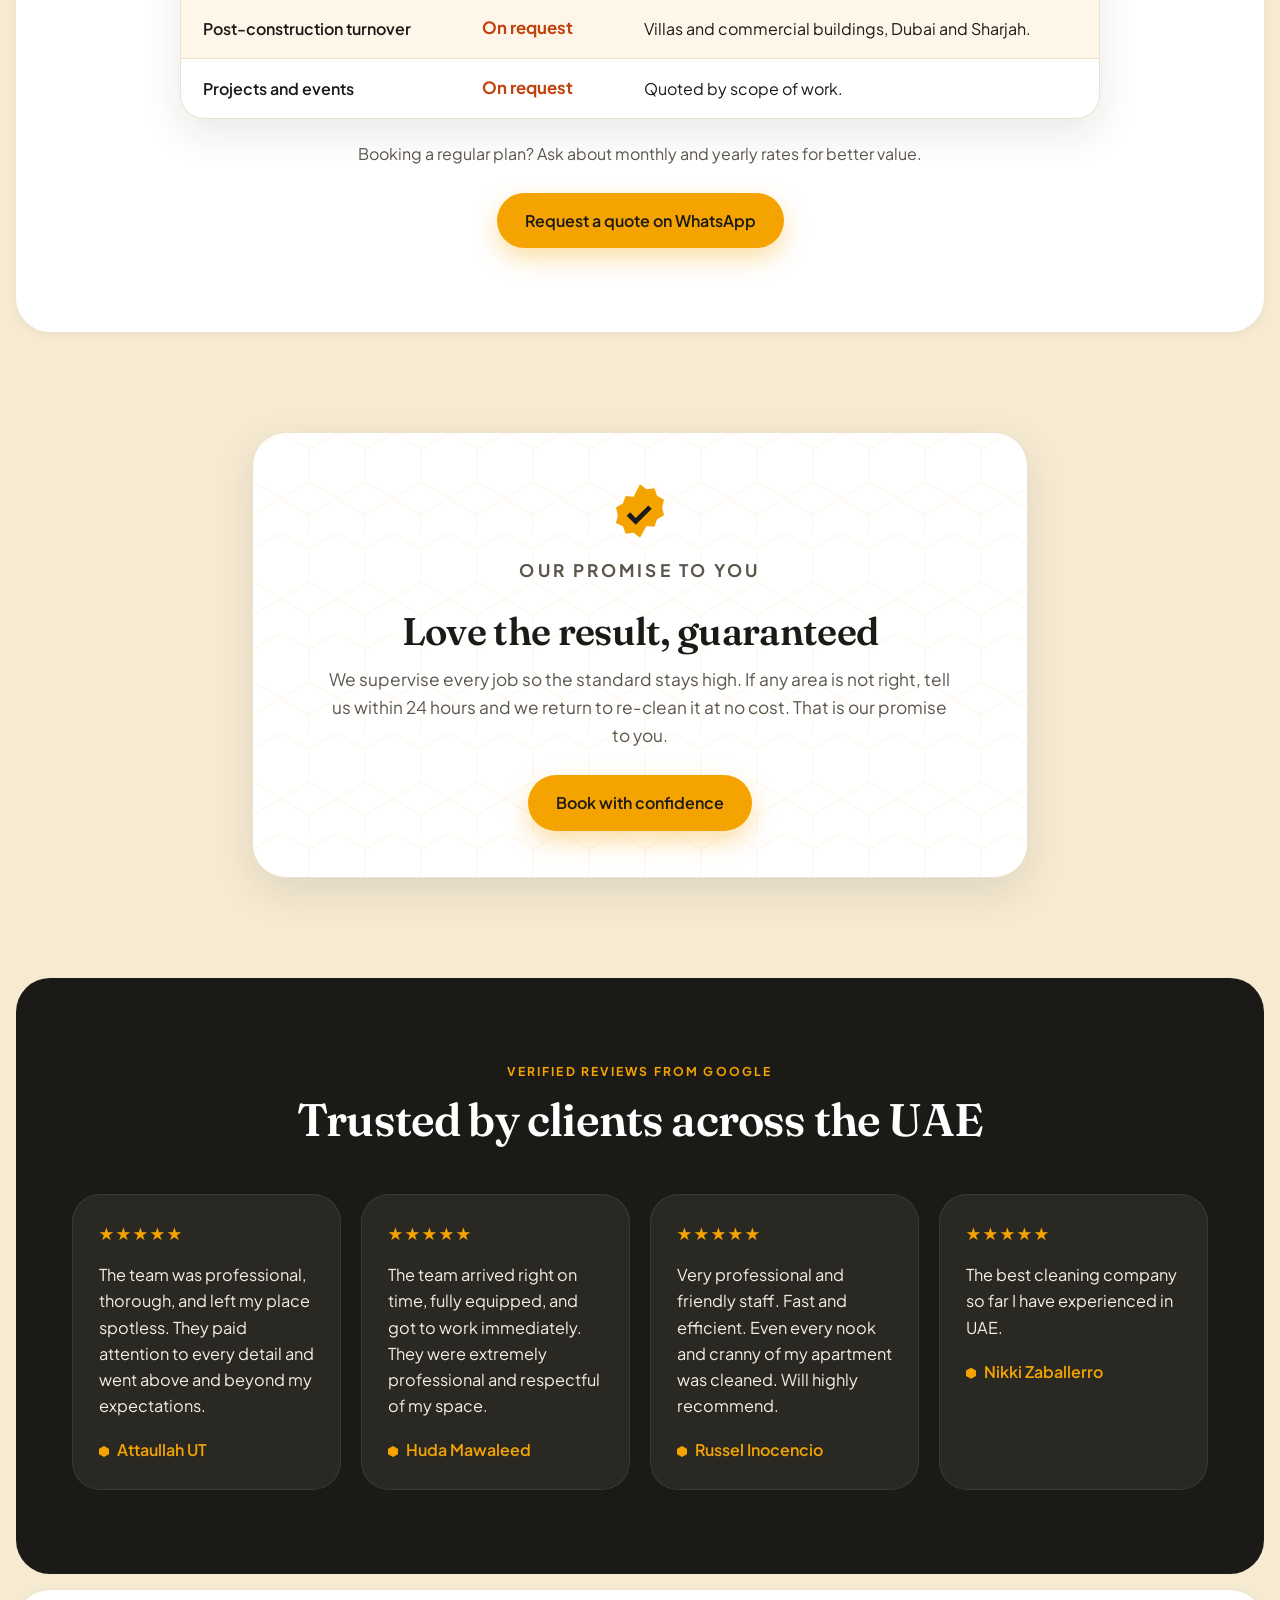
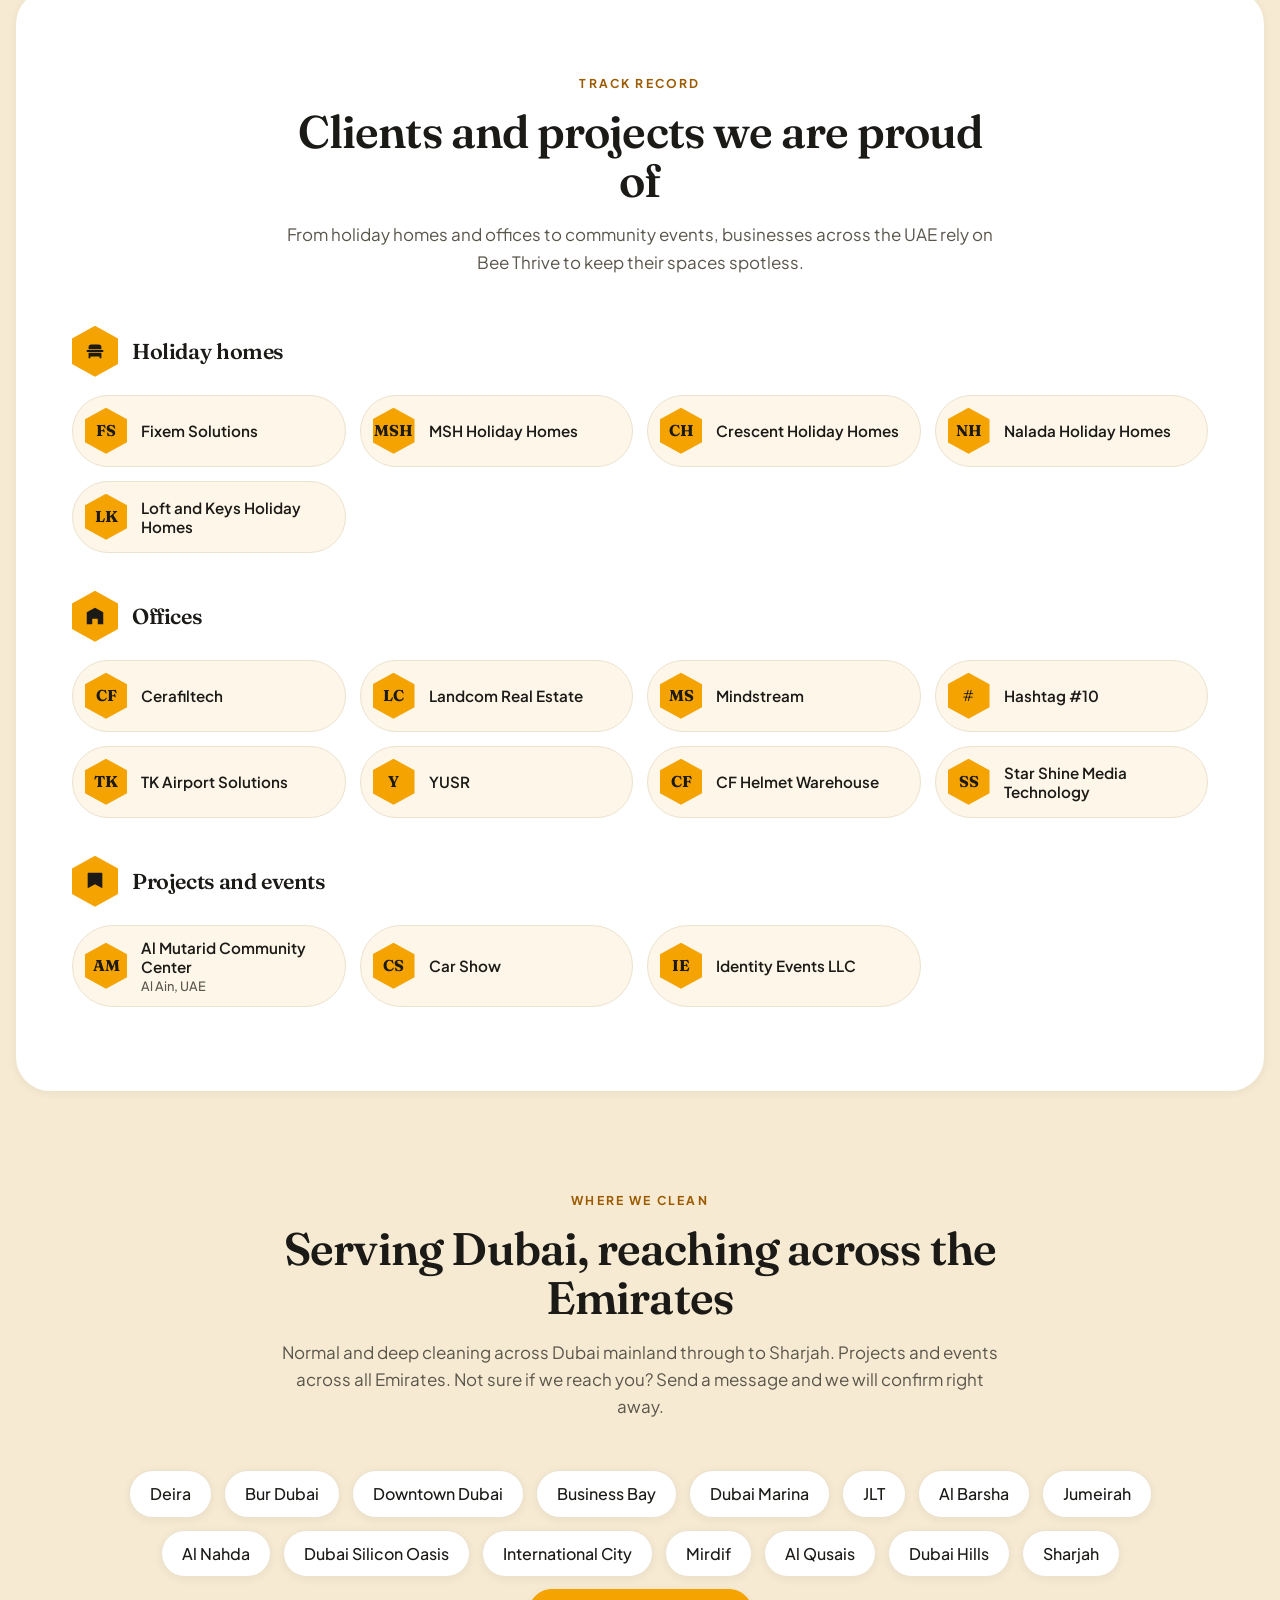
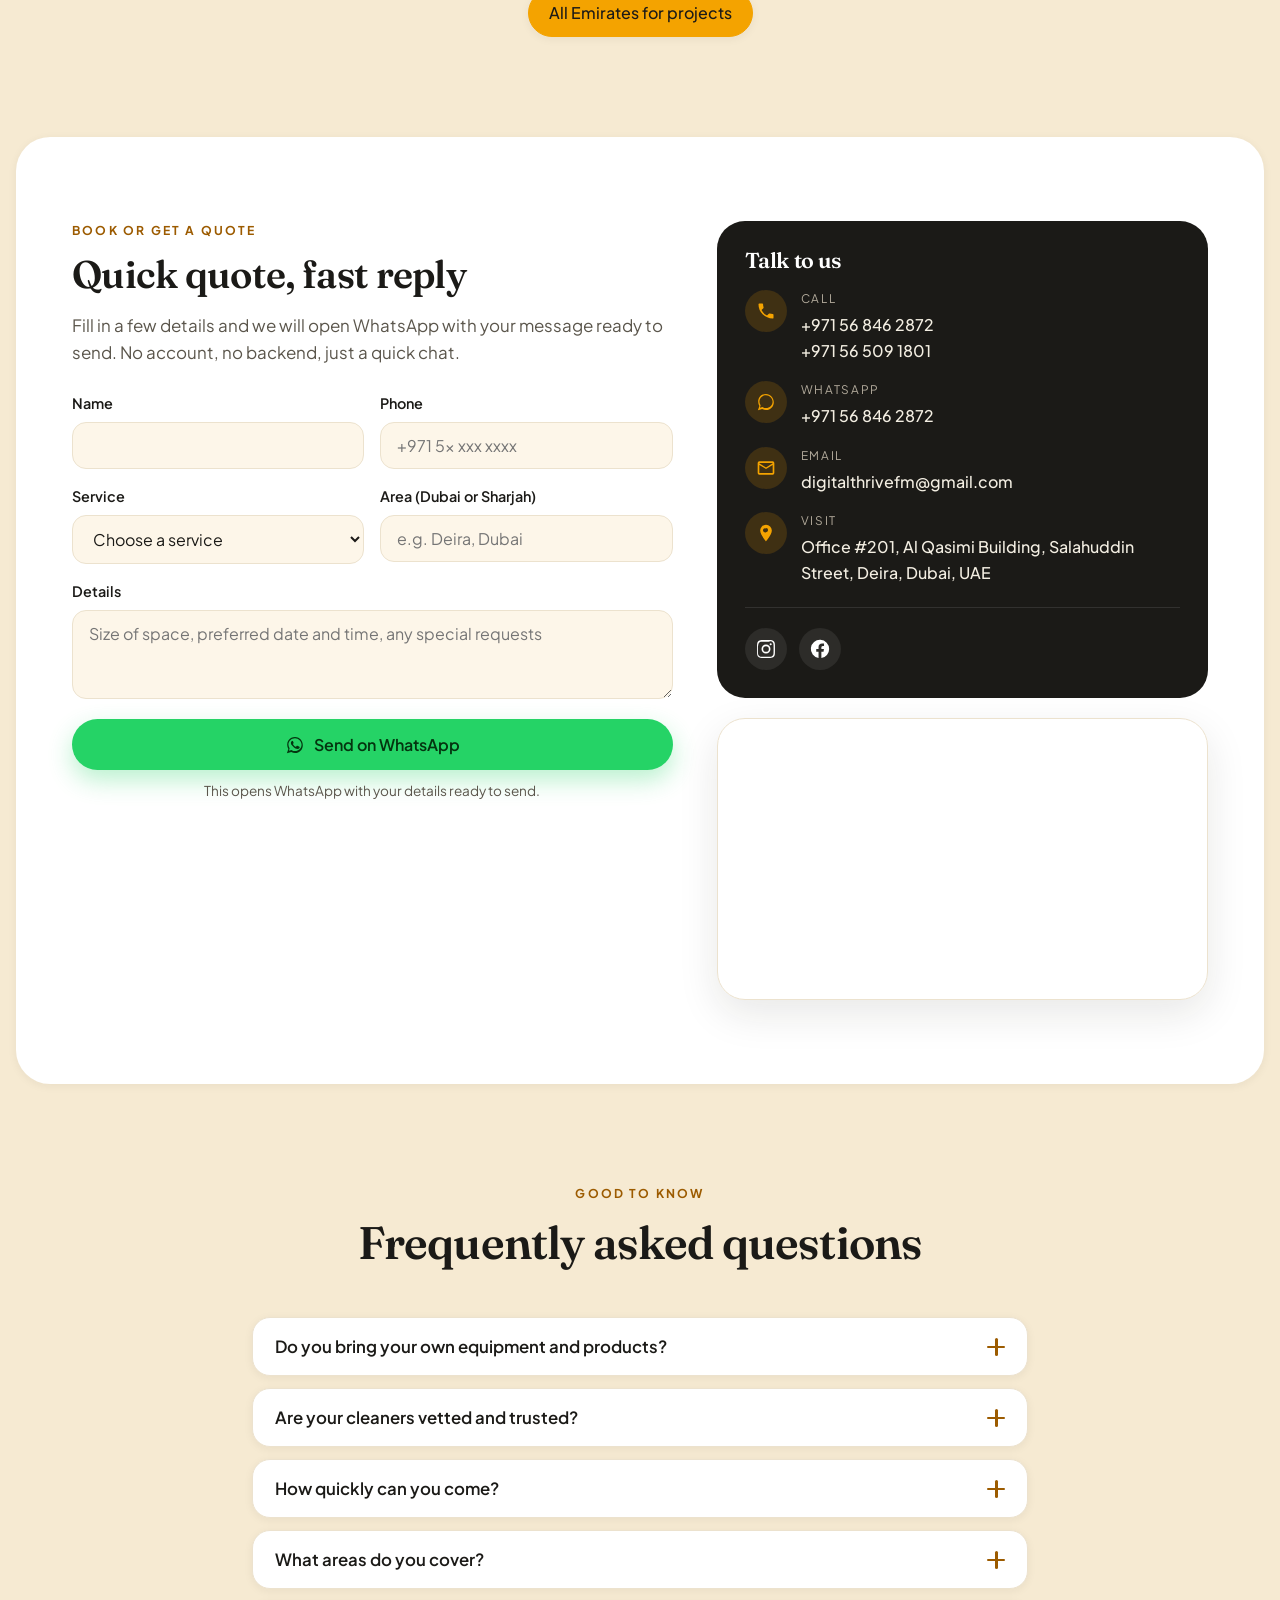
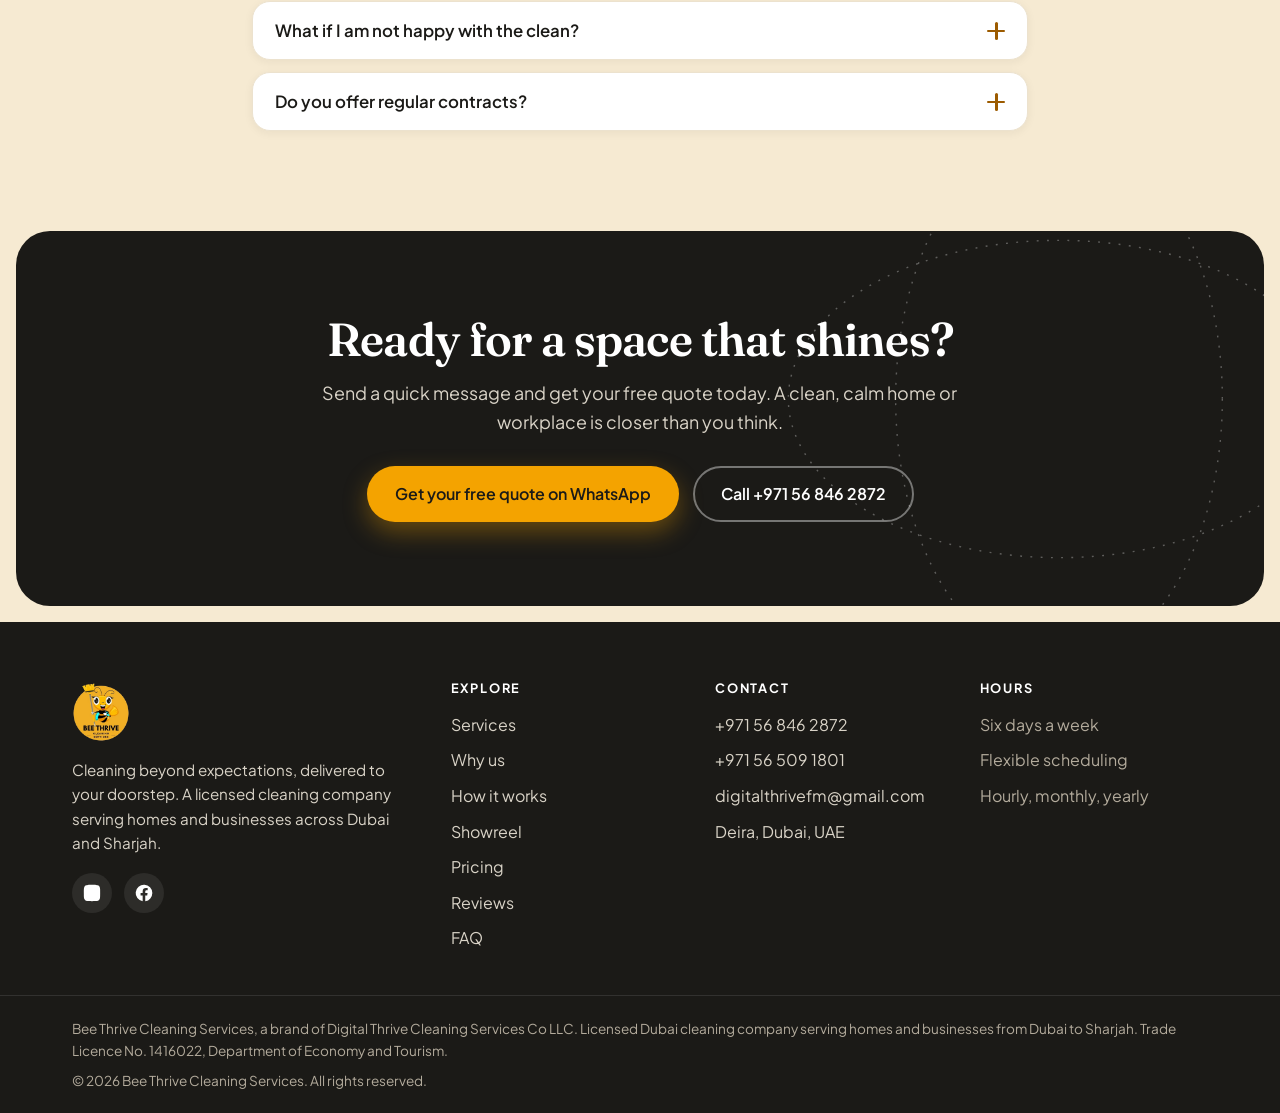
==== commit a2e13d59: "Remove normal cleaning prices" ====
--- a/index.html
+++ b/index.html
@@ -4,7 +4,7 @@
   <meta charset="UTF-8" />
   <meta name="viewport" content="width=device-width, initial-scale=1.0" />
   <title>Bee Thrive Cleaning Services | Dubai &amp; Sharjah Cleaning Company</title>
-  <meta name="description" content="Licensed Dubai and Sharjah cleaning company. Home, office, deep, move-in, Airbnb and post-construction cleaning with free on-site supervision. From AED 35/hr. Free WhatsApp quote." />
+  <meta name="description" content="Licensed Dubai and Sharjah cleaning company. Home, office, deep, move-in, Airbnb and post-construction cleaning with free on-site supervision. Get a free WhatsApp quote." />
   <meta name="keywords" content="cleaning services Dubai, cleaning company Sharjah, deep cleaning Dubai, post construction cleaning Dubai, villa cleaning, office cleaning Deira, Airbnb cleaning Dubai, move in move out cleaning" />
   <meta name="theme-color" content="#F4A300" />
   <link rel="canonical" href="https://www.beethrivecleaning.com/" />
@@ -29,7 +29,7 @@
   <meta property="og:type" content="website" />
   <meta property="og:site_name" content="Bee Thrive Cleaning Services" />
   <meta property="og:title" content="Bee Thrive Cleaning Services | Dubai &amp; Sharjah Cleaning Company" />
-  <meta property="og:description" content="A licensed cleaning company across Dubai and Sharjah that leaves your home or business spotless, so you get your time back. Vetted, supervised team, from AED 35 per hour." />
+  <meta property="og:description" content="A licensed cleaning company across Dubai and Sharjah that leaves your home or business spotless, so you get your time back. Vetted team with free on-site supervision." />
   <meta property="og:image" content="https://www.beethrivecleaning.com/assets/og-cover.jpg" />
   <meta property="og:image:width" content="1200" />
   <meta property="og:image:height" content="630" />
@@ -38,7 +38,7 @@
   <meta property="og:url" content="https://www.beethrivecleaning.com/" />
   <meta name="twitter:card" content="summary_large_image" />
   <meta name="twitter:title" content="Bee Thrive Cleaning Services | Dubai &amp; Sharjah Cleaning Company" />
-  <meta name="twitter:description" content="A licensed cleaning company across Dubai and Sharjah that leaves your home or business spotless, so you get your time back. From AED 35 per hour." />
+  <meta name="twitter:description" content="A licensed cleaning company across Dubai and Sharjah that leaves your home or business spotless, so you get your time back. Get a free WhatsApp quote." />
   <meta name="twitter:image" content="https://www.beethrivecleaning.com/assets/og-cover.jpg" />
 
   <!-- Fonts: loaded without blocking render, with a no-JS fallback -->
@@ -385,8 +385,7 @@
               <tr><th scope="col">Service</th><th scope="col">Rate</th><th scope="col">Notes</th></tr>
             </thead>
             <tbody>
-              <tr><td data-label="Service">Normal cleaning</td><td data-label="Rate"><span class="rate">AED 35</span> / hour</td><td data-label="Notes">Without materials. Minimum 2 hours.</td></tr>
-              <tr><td data-label="Service">Normal cleaning</td><td data-label="Rate"><span class="rate">AED 45</span> / hour</td><td data-label="Notes">With materials. Minimum 2 hours.</td></tr>
+              <tr><td data-label="Service">Normal cleaning</td><td data-label="Rate"><span class="rate">On request</span></td><td data-label="Notes">With or without materials. Minimum 2 hours.</td></tr>
               <tr><td data-label="Service">Deep cleaning</td><td data-label="Rate"><span class="rate">AED 75</span> / hour</td><td data-label="Notes">With materials. Minimum 3 hours.</td></tr>
               <tr><td data-label="Service">Move-in and move-out</td><td data-label="Rate"><span class="rate">On request</span></td><td data-label="Notes">Quoted by property size.</td></tr>
               <tr><td data-label="Service">Packing and unpacking</td><td data-label="Rate"><span class="rate">On request</span></td><td data-label="Notes">Quoted by volume and scope.</td></tr>
@@ -656,7 +655,7 @@
         <div class="faq" id="faq-list">
           <div class="faq-item">
             <button class="faq-q" aria-expanded="false">Do you bring your own equipment and products?<span class="faq-icon" aria-hidden="true"></span></button>
-            <div class="faq-a"><p>Yes. Our team arrives fully equipped with professional-grade materials. Prefer we use your own supplies? Just let us know, and we apply the lower without-materials rate.</p></div>
+            <div class="faq-a"><p>Yes. Our team arrives fully equipped with professional-grade materials. Prefer we use your own supplies? Just let us know, and we will tailor your quote accordingly.</p></div>
           </div>
           <div class="faq-item">
             <button class="faq-q" aria-expanded="false">Are your cleaners vetted and trusted?<span class="faq-icon" aria-hidden="true"></span></button>
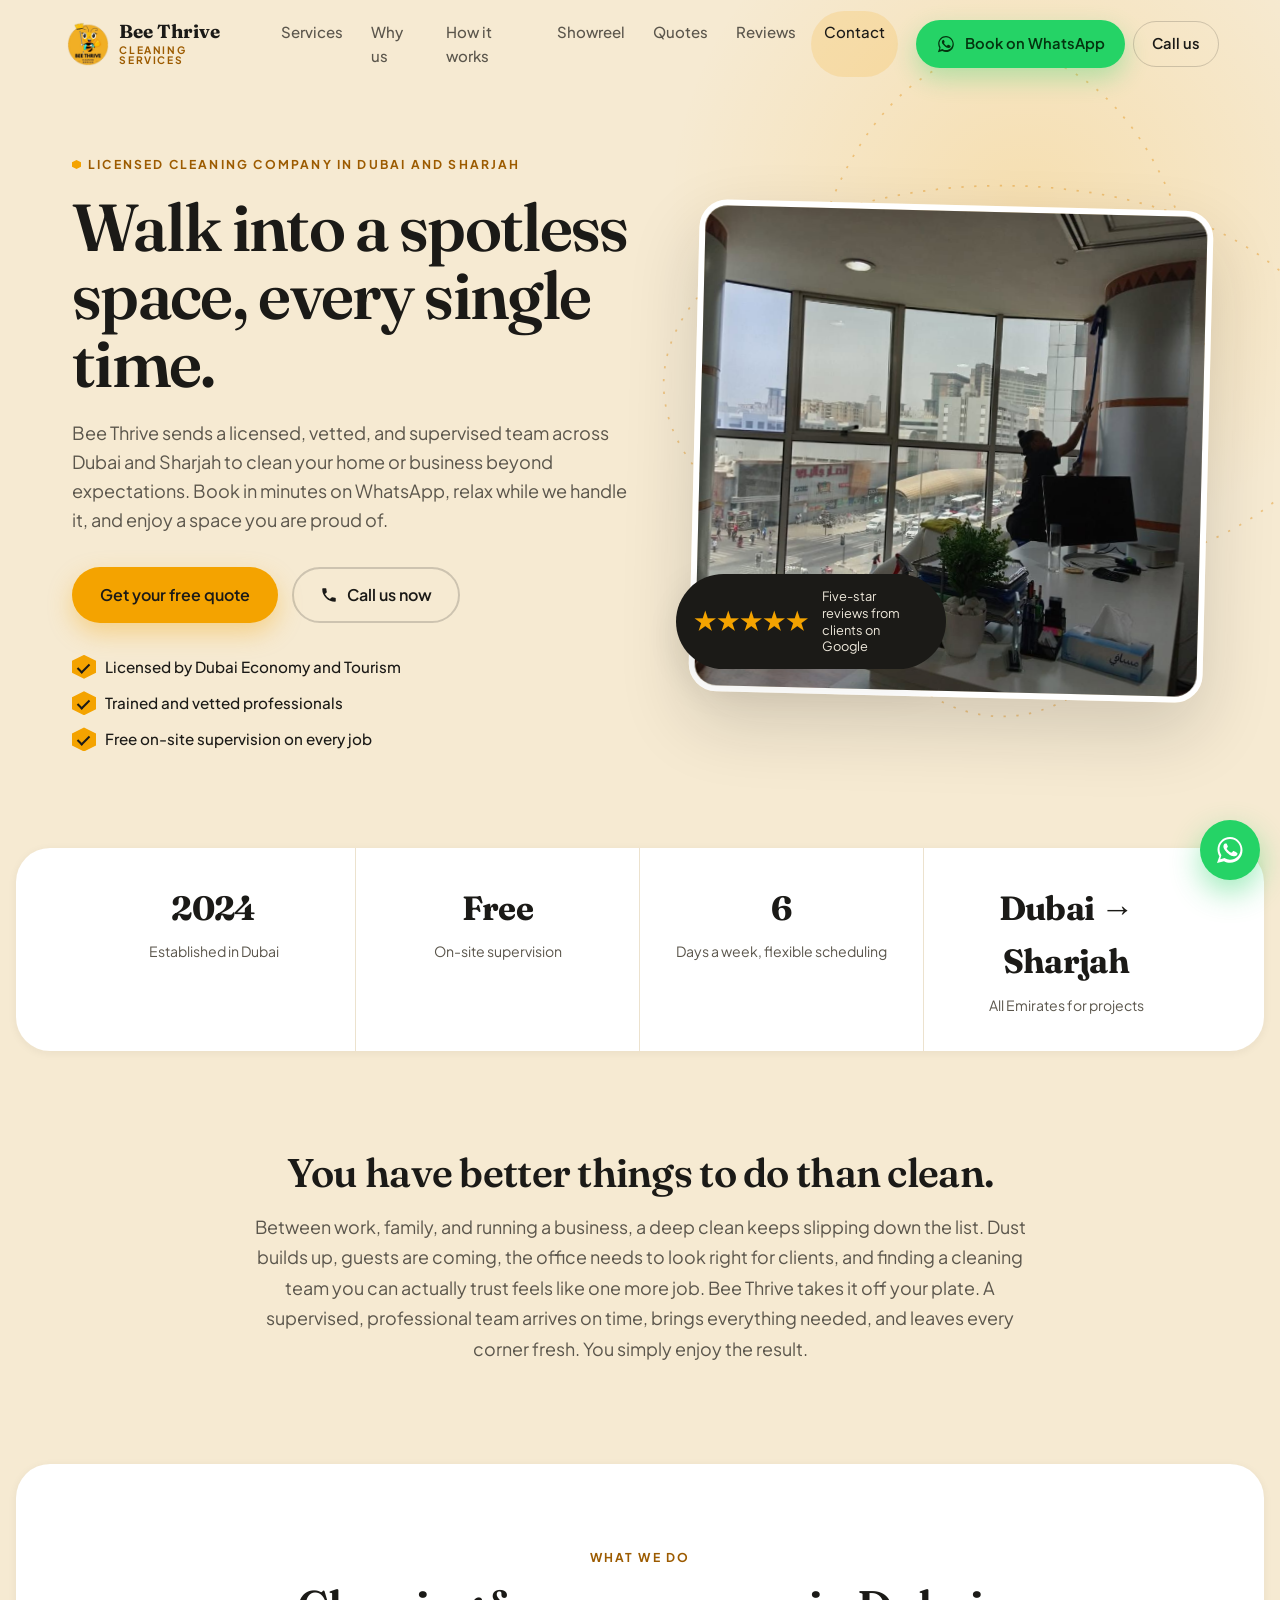
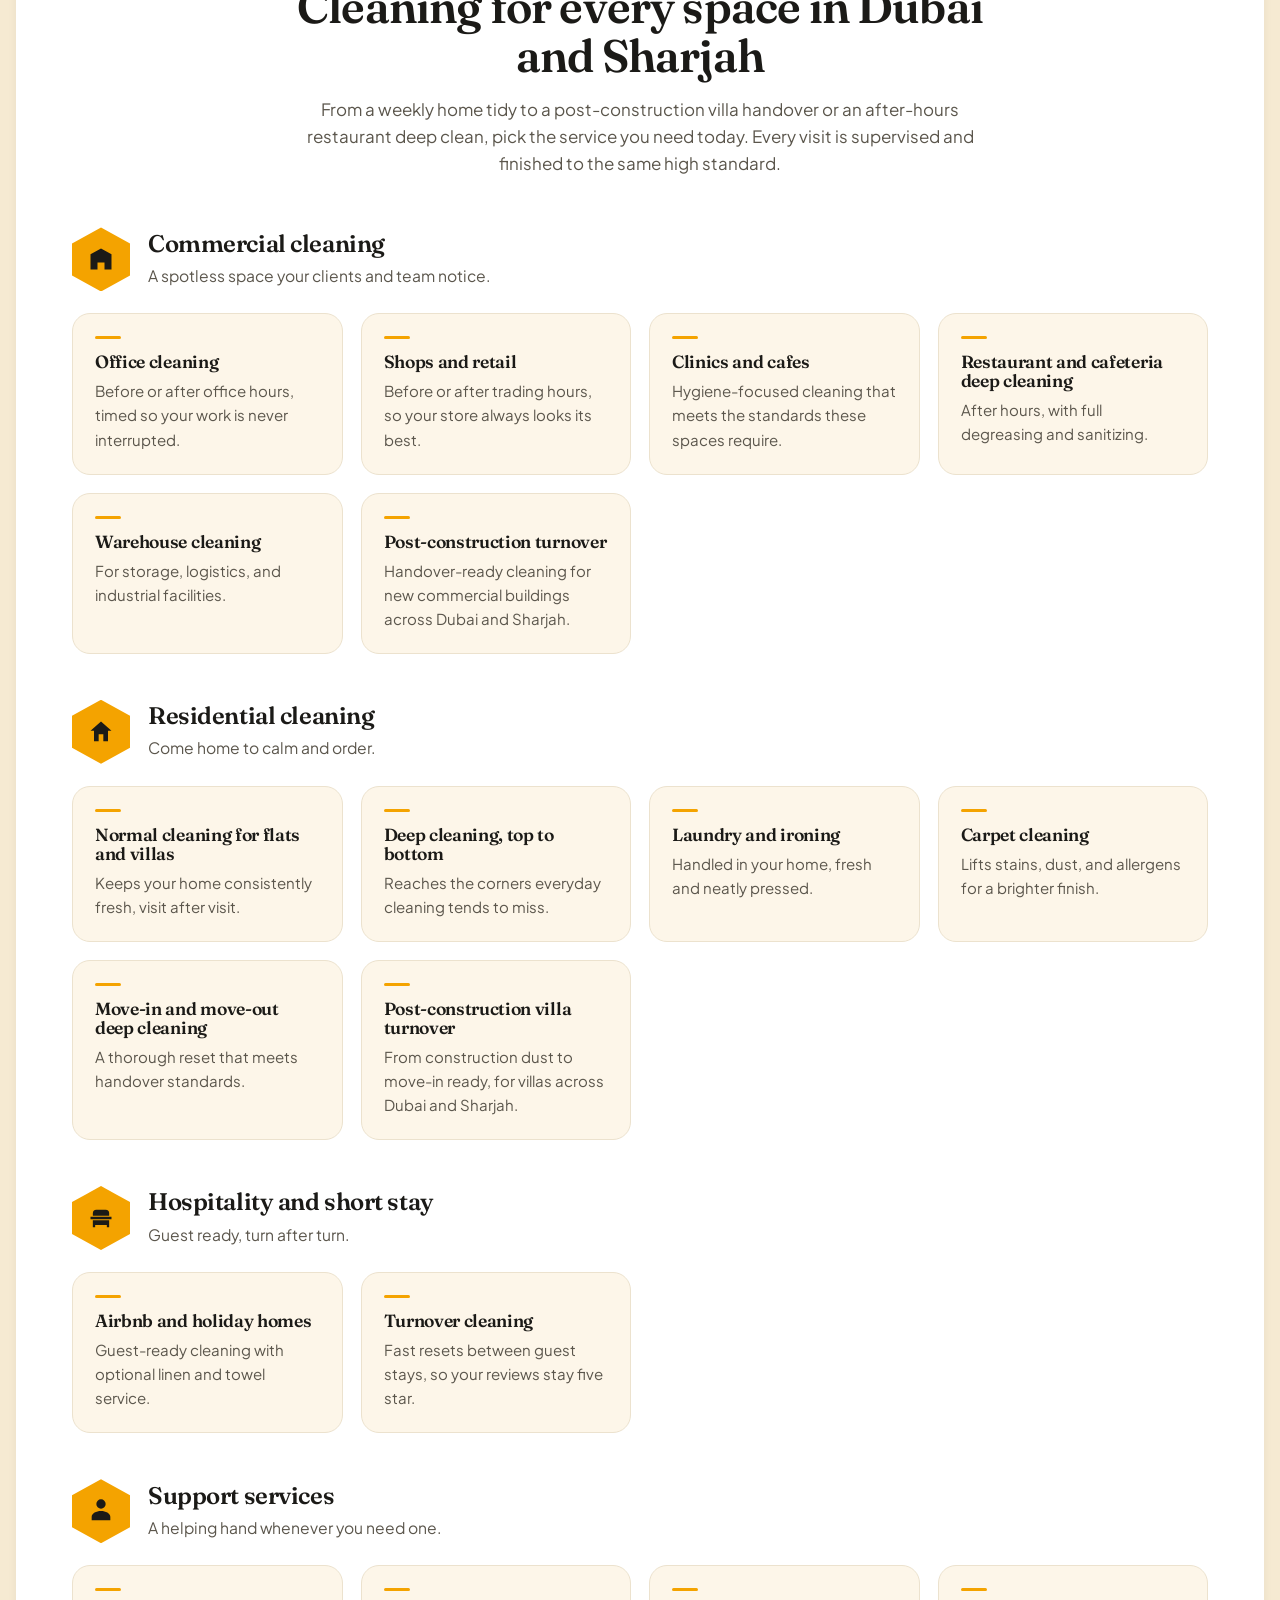
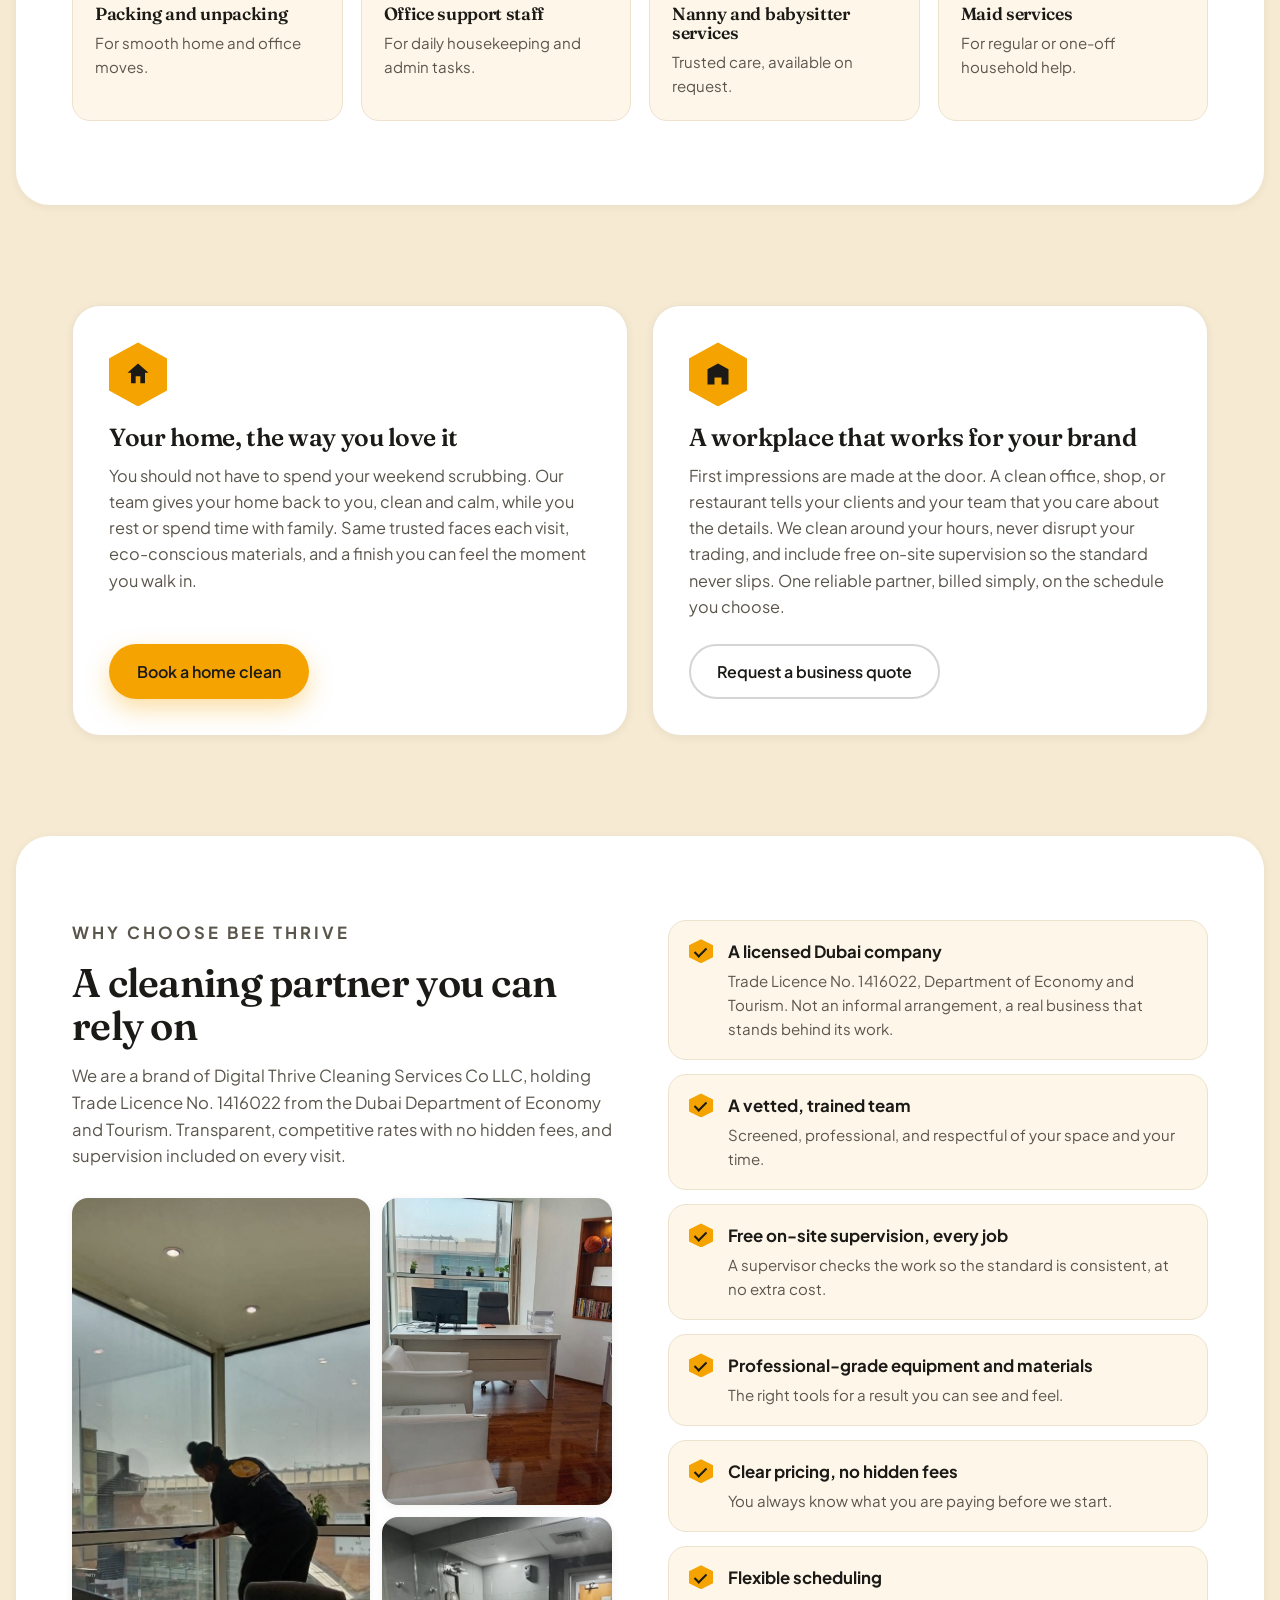
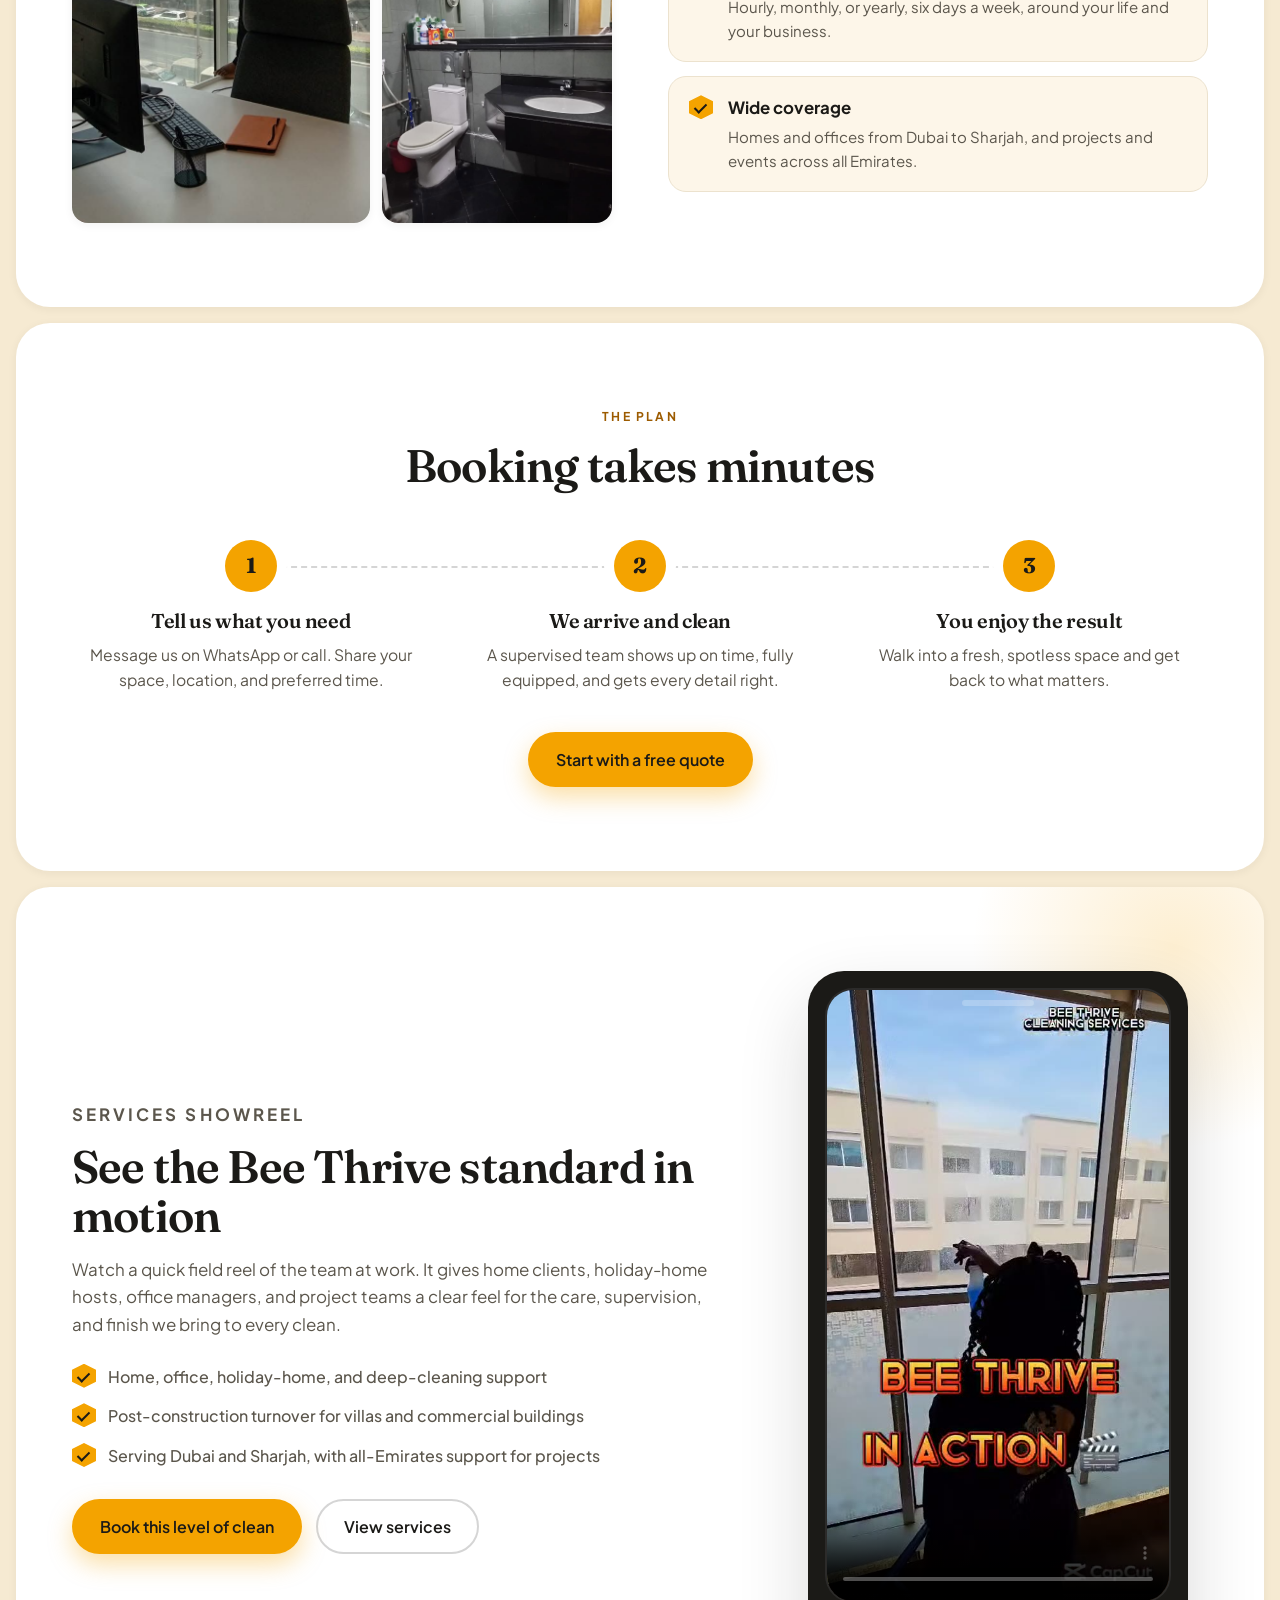
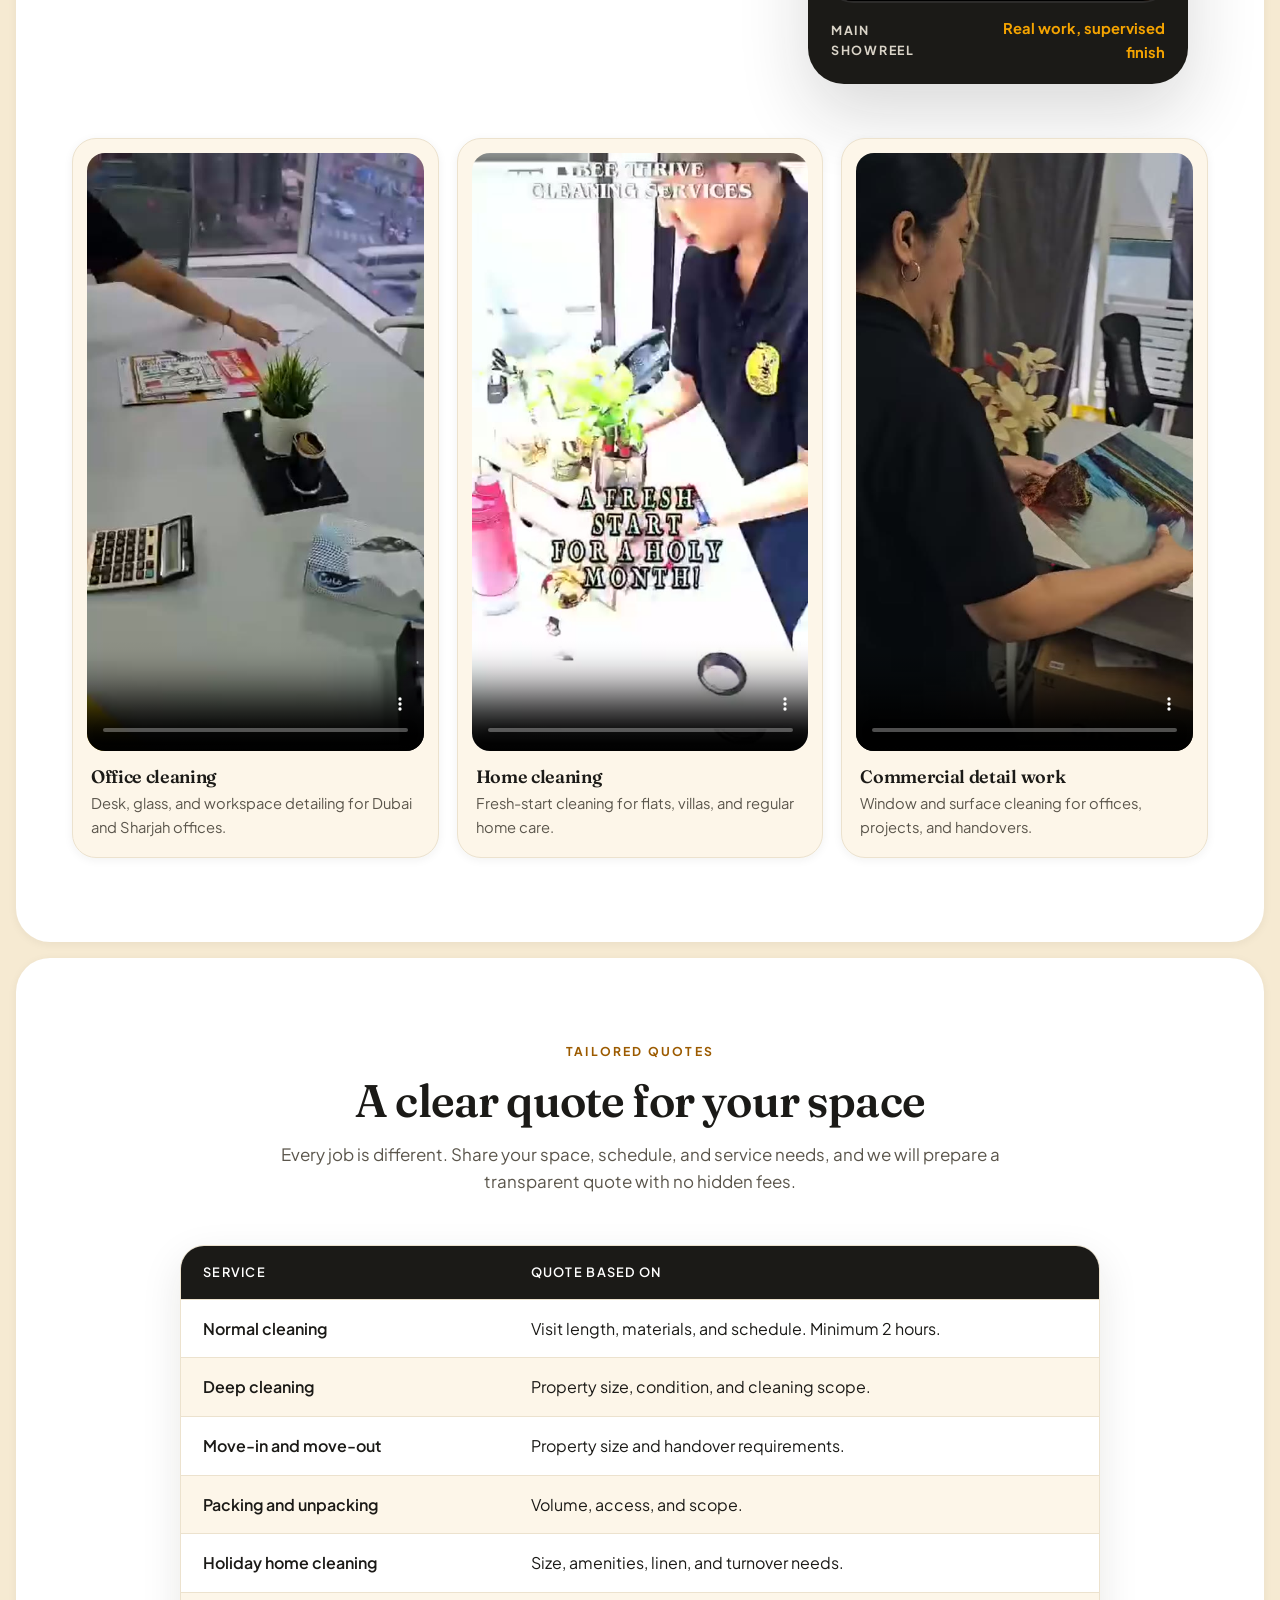
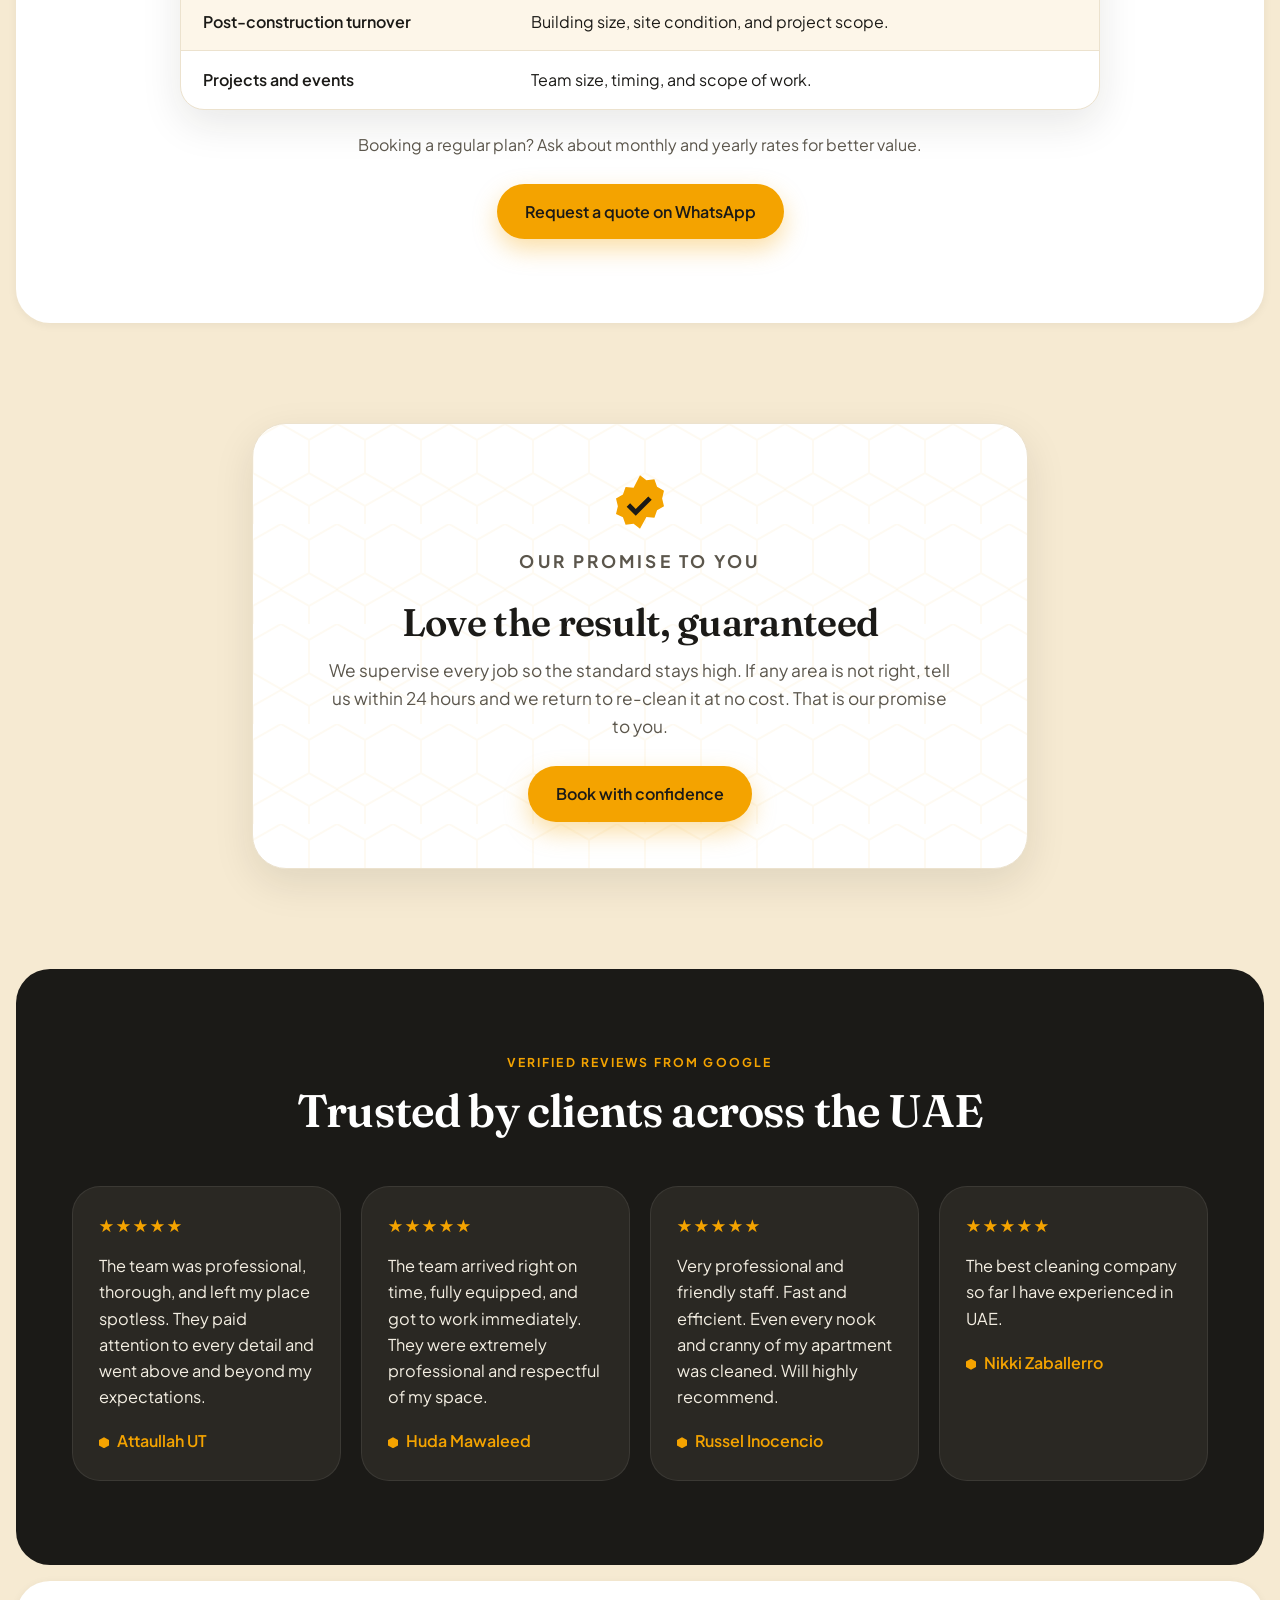
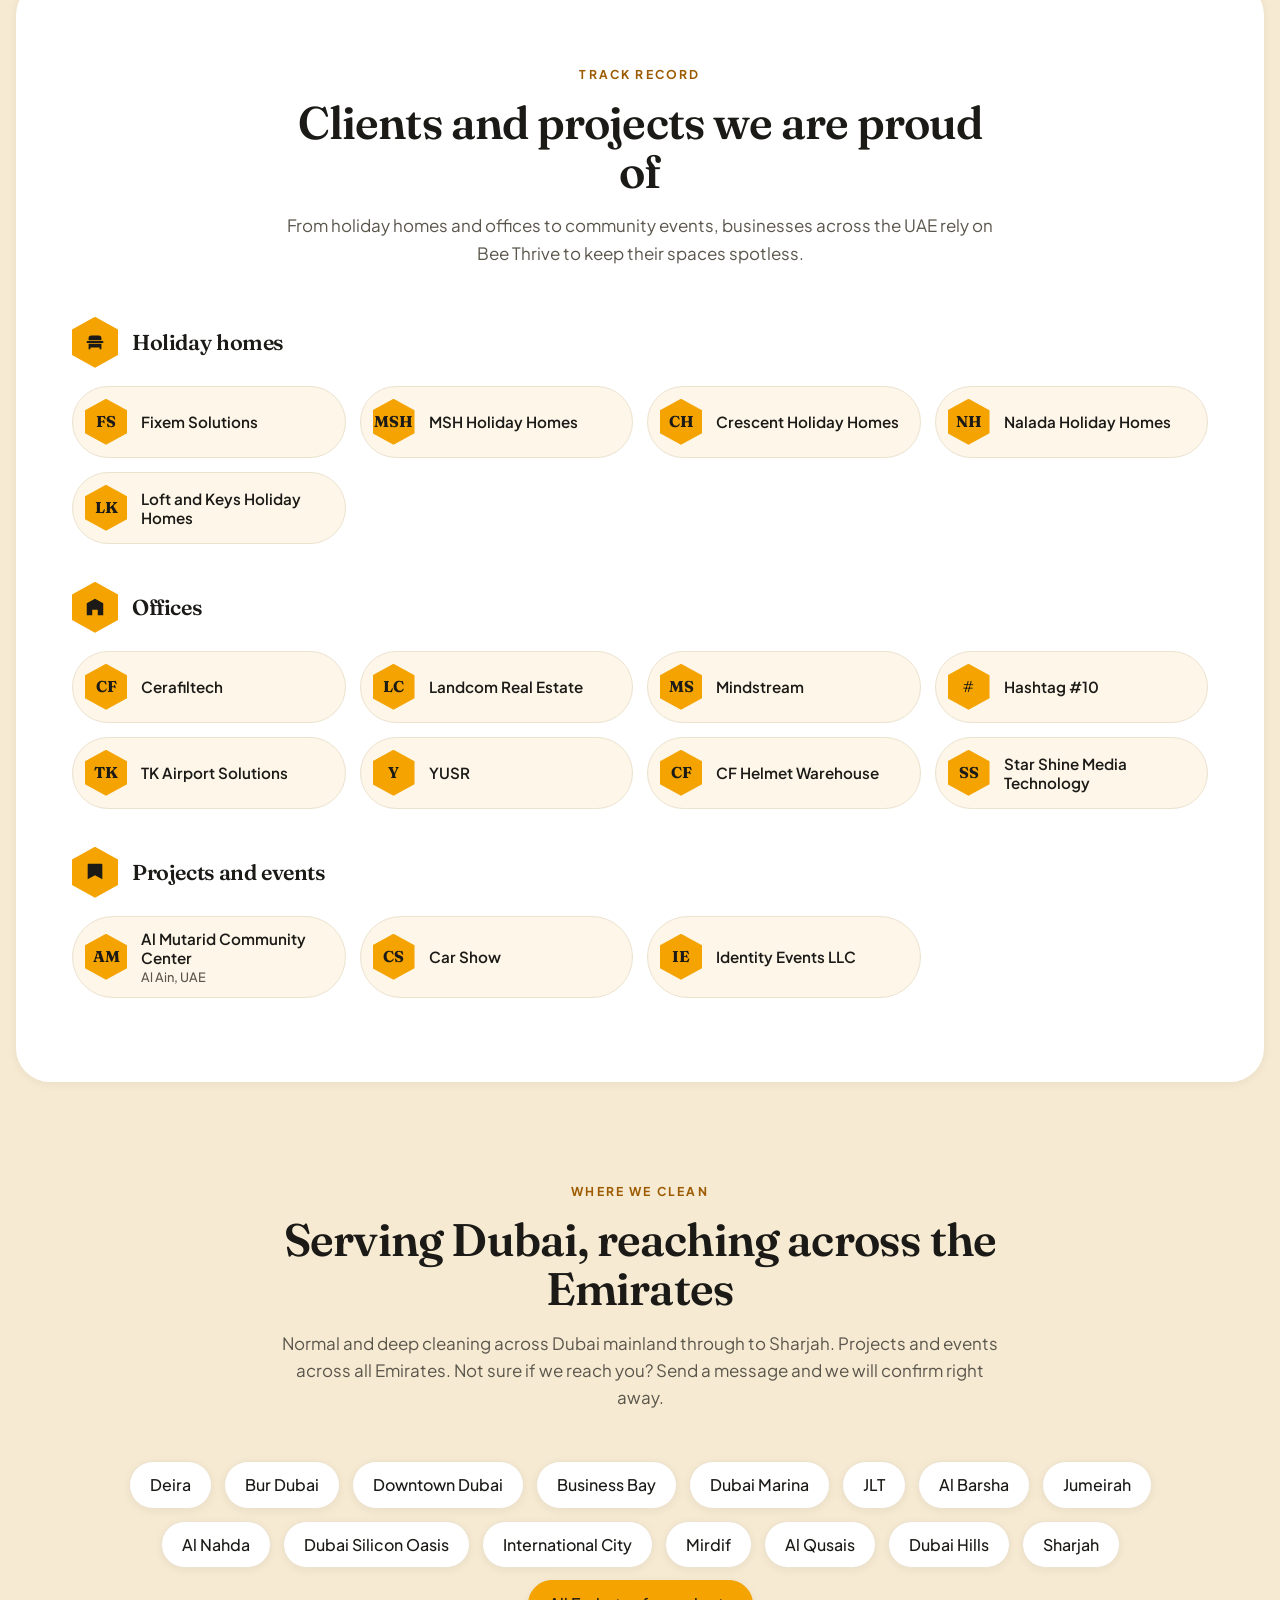
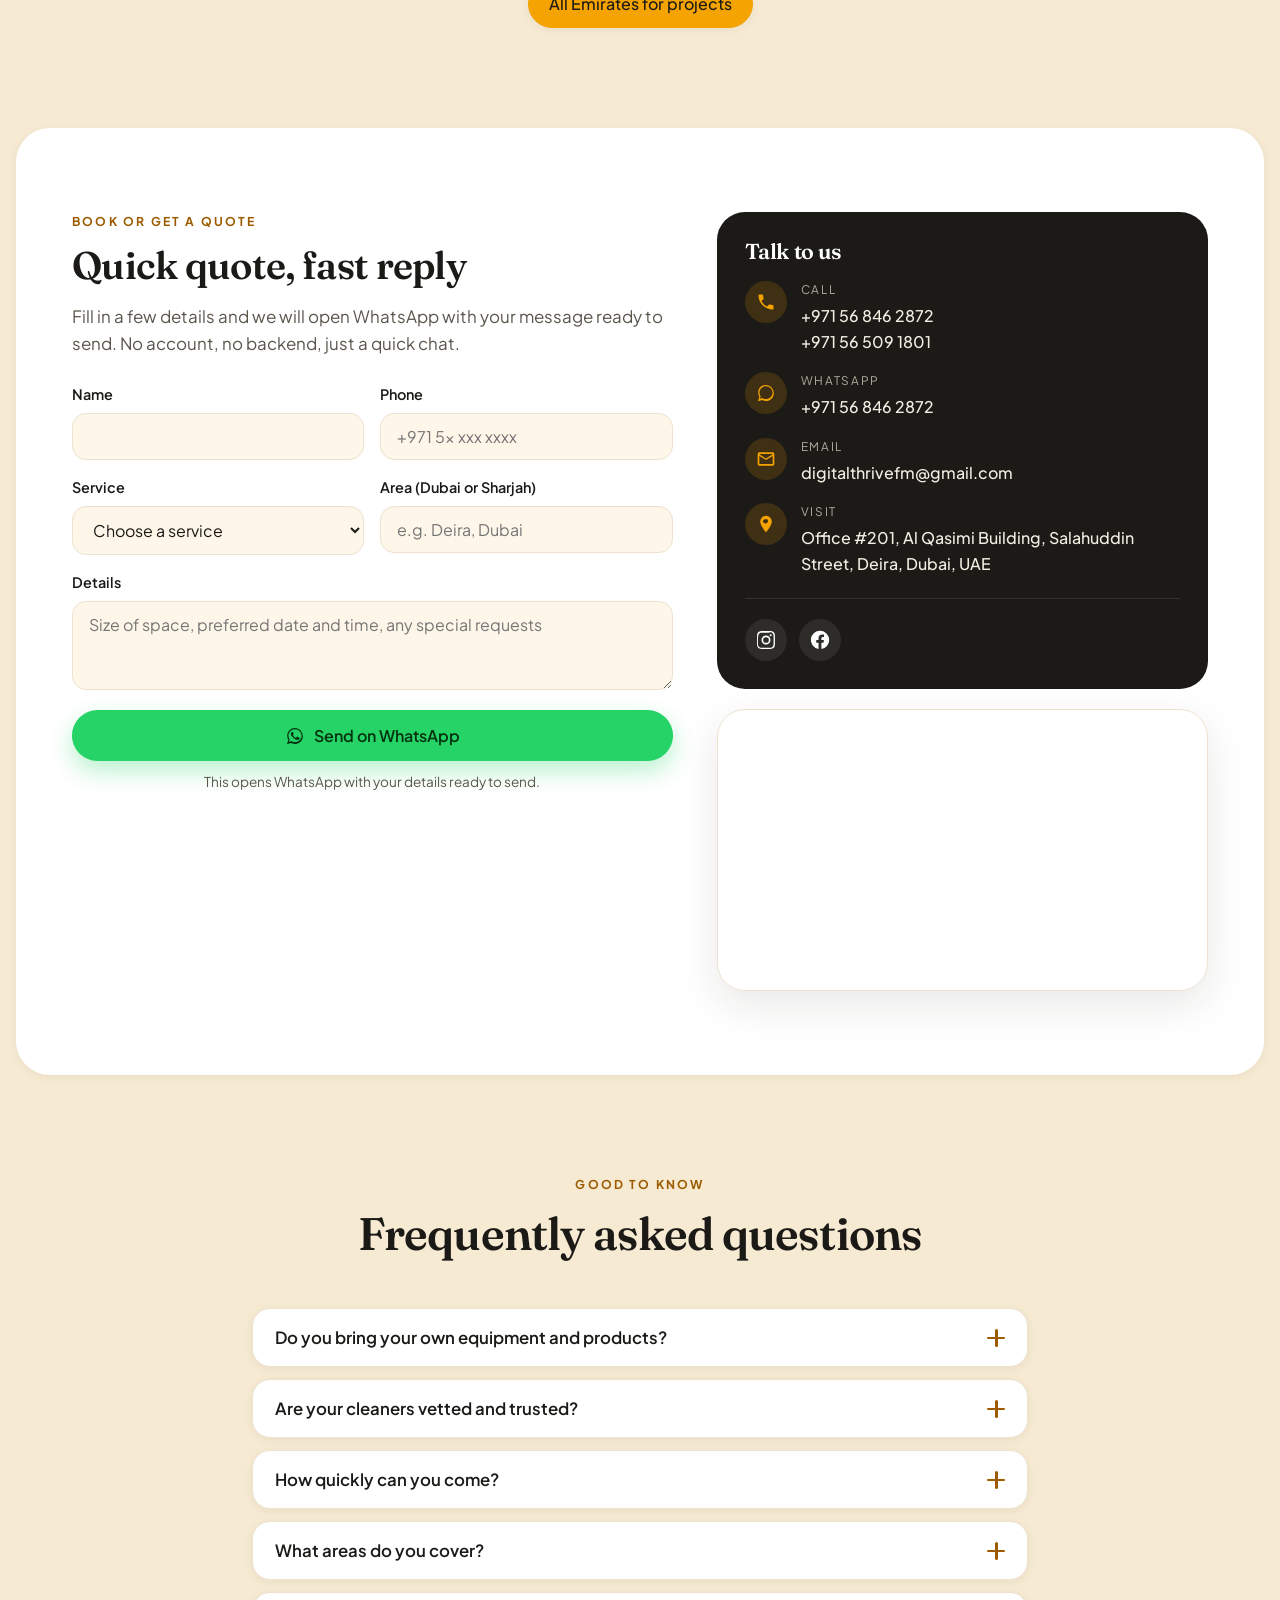
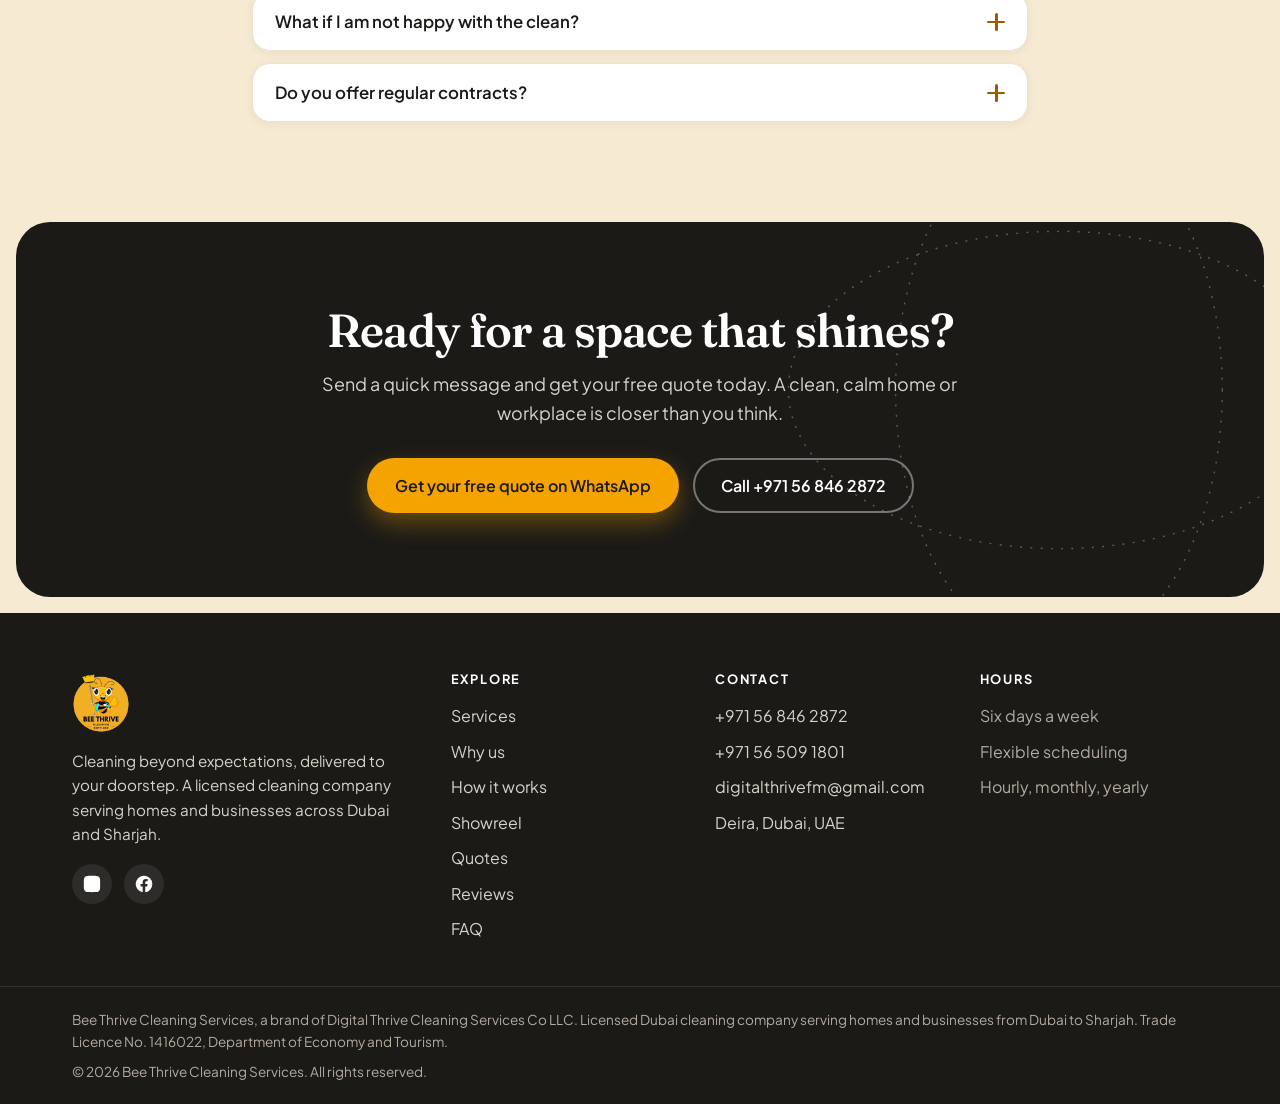
==== commit bf4ea87c: "Remove all public pricing" ====
--- a/index.html
+++ b/index.html
@@ -71,7 +71,7 @@
         <a href="#why">Why us</a>
         <a href="#how">How it works</a>
         <a href="#showreel">Showreel</a>
-        <a href="#pricing">Pricing</a>
+        <a href="#pricing">Quotes</a>
         <a href="#reviews">Reviews</a>
         <a href="#contact">Contact</a>
       </nav>
@@ -373,25 +373,25 @@
     <section class="section panel" id="pricing" aria-labelledby="pricing-title">
       <div class="container">
         <header class="section-head">
-          <p class="kicker">Pricing</p>
-          <h2 id="pricing-title">Clear rates, no hidden fees</h2>
-          <p class="section-intro">Transparent, competitive pricing. For jobs that depend on size or scope, you get a tailored quote on the same day.</p>
+          <p class="kicker">Tailored quotes</p>
+          <h2 id="pricing-title">A clear quote for your space</h2>
+          <p class="section-intro">Every job is different. Share your space, schedule, and service needs, and we will prepare a transparent quote with no hidden fees.</p>
         </header>
 
         <div class="price-table-wrap">
           <table class="price-table">
-            <caption class="visually-hidden">Bee Thrive cleaning rates</caption>
+            <caption class="visually-hidden">How Bee Thrive cleaning quotes are prepared</caption>
             <thead>
-              <tr><th scope="col">Service</th><th scope="col">Rate</th><th scope="col">Notes</th></tr>
+              <tr><th scope="col">Service</th><th scope="col">Quote based on</th></tr>
             </thead>
             <tbody>
-              <tr><td data-label="Service">Normal cleaning</td><td data-label="Rate"><span class="rate">On request</span></td><td data-label="Notes">With or without materials. Minimum 2 hours.</td></tr>
-              <tr><td data-label="Service">Deep cleaning</td><td data-label="Rate"><span class="rate">AED 75</span> / hour</td><td data-label="Notes">With materials. Minimum 3 hours.</td></tr>
-              <tr><td data-label="Service">Move-in and move-out</td><td data-label="Rate"><span class="rate">On request</span></td><td data-label="Notes">Quoted by property size.</td></tr>
-              <tr><td data-label="Service">Packing and unpacking</td><td data-label="Rate"><span class="rate">On request</span></td><td data-label="Notes">Quoted by volume and scope.</td></tr>
-              <tr><td data-label="Service">Holiday home cleaning</td><td data-label="Rate"><span class="rate">On request</span></td><td data-label="Notes">Based on size, amenities, and linen needs.</td></tr>
-              <tr><td data-label="Service">Post-construction turnover</td><td data-label="Rate"><span class="rate">On request</span></td><td data-label="Notes">Villas and commercial buildings, Dubai and Sharjah.</td></tr>
-              <tr><td data-label="Service">Projects and events</td><td data-label="Rate"><span class="rate">On request</span></td><td data-label="Notes">Quoted by scope of work.</td></tr>
+              <tr><td data-label="Service">Normal cleaning</td><td data-label="Quote based on">Visit length, materials, and schedule. Minimum 2 hours.</td></tr>
+              <tr><td data-label="Service">Deep cleaning</td><td data-label="Quote based on">Property size, condition, and cleaning scope.</td></tr>
+              <tr><td data-label="Service">Move-in and move-out</td><td data-label="Quote based on">Property size and handover requirements.</td></tr>
+              <tr><td data-label="Service">Packing and unpacking</td><td data-label="Quote based on">Volume, access, and scope.</td></tr>
+              <tr><td data-label="Service">Holiday home cleaning</td><td data-label="Quote based on">Size, amenities, linen, and turnover needs.</td></tr>
+              <tr><td data-label="Service">Post-construction turnover</td><td data-label="Quote based on">Building size, site condition, and project scope.</td></tr>
+              <tr><td data-label="Service">Projects and events</td><td data-label="Quote based on">Team size, timing, and scope of work.</td></tr>
             </tbody>
           </table>
         </div>
@@ -720,7 +720,7 @@
           <li><a href="#why">Why us</a></li>
           <li><a href="#how">How it works</a></li>
           <li><a href="#showreel">Showreel</a></li>
-          <li><a href="#pricing">Pricing</a></li>
+          <li><a href="#pricing">Quotes</a></li>
           <li><a href="#reviews">Reviews</a></li>
           <li><a href="#faq">FAQ</a></li>
         </ul>
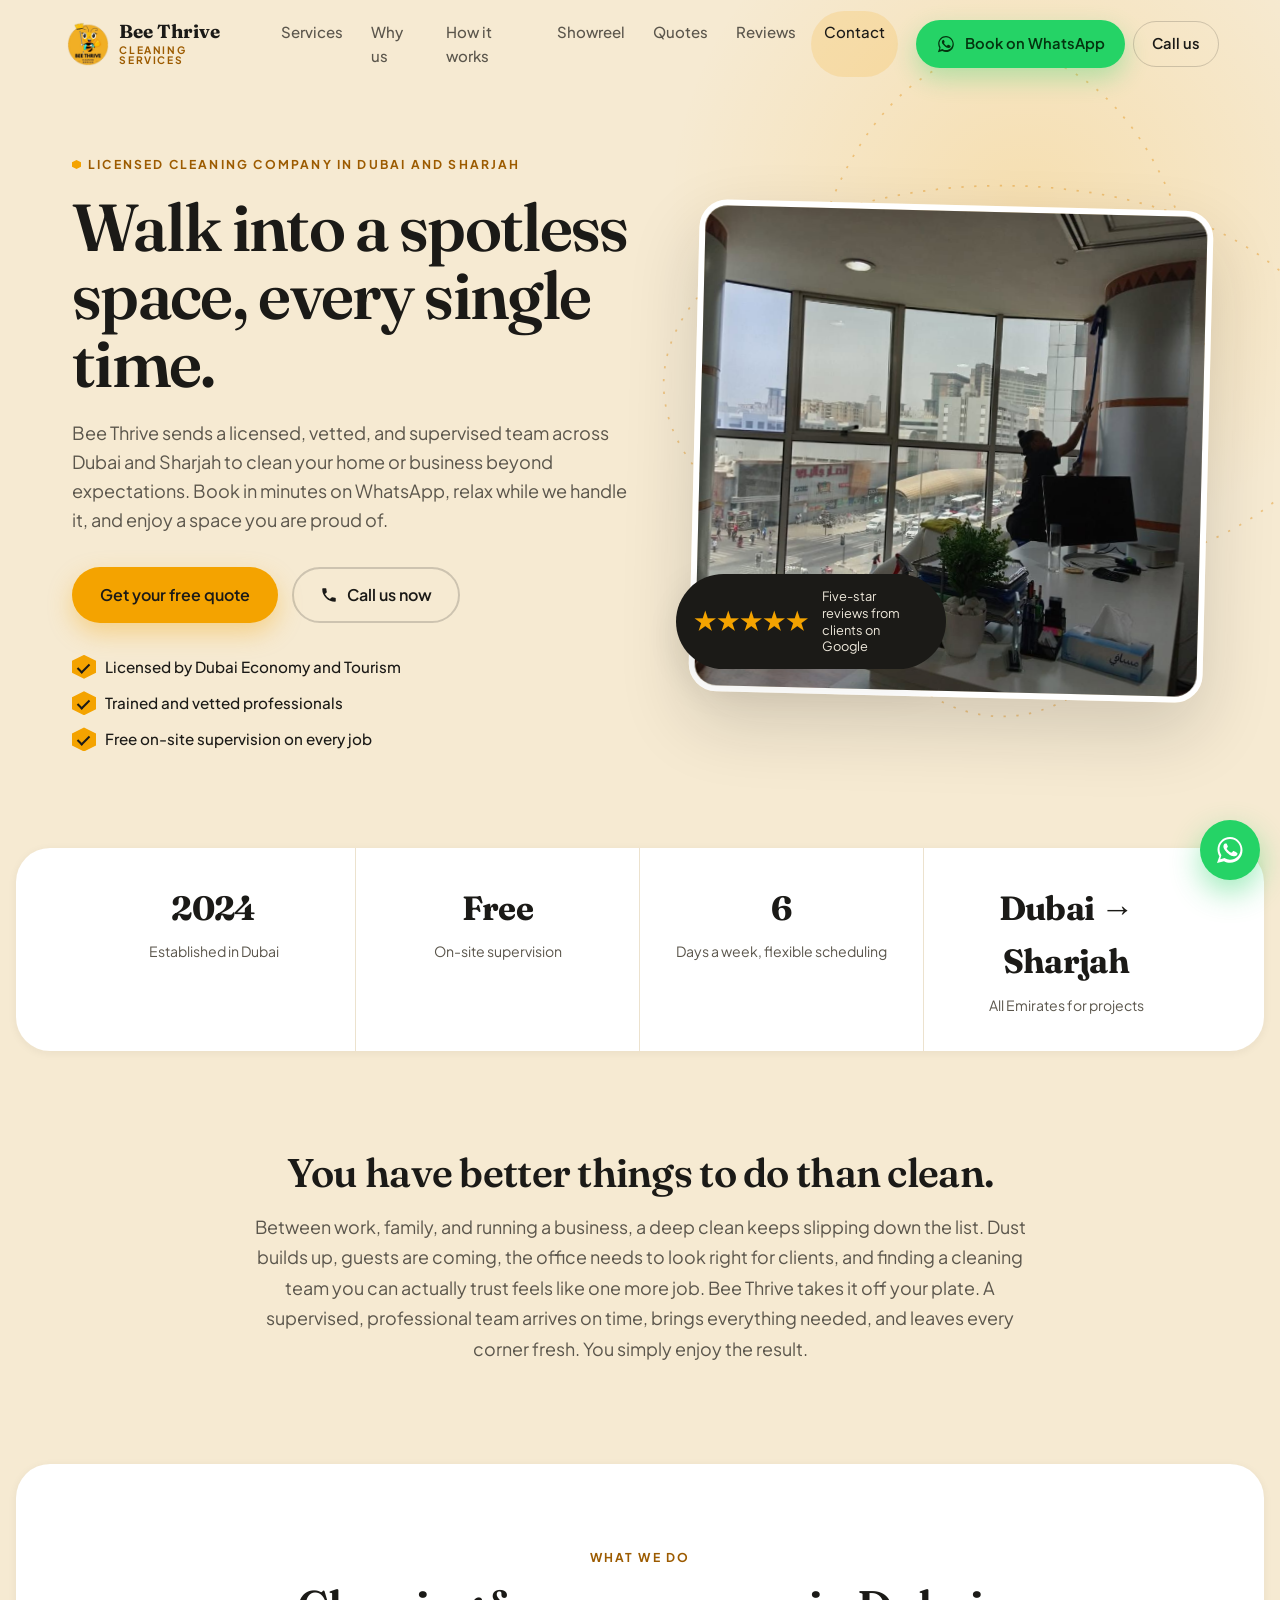
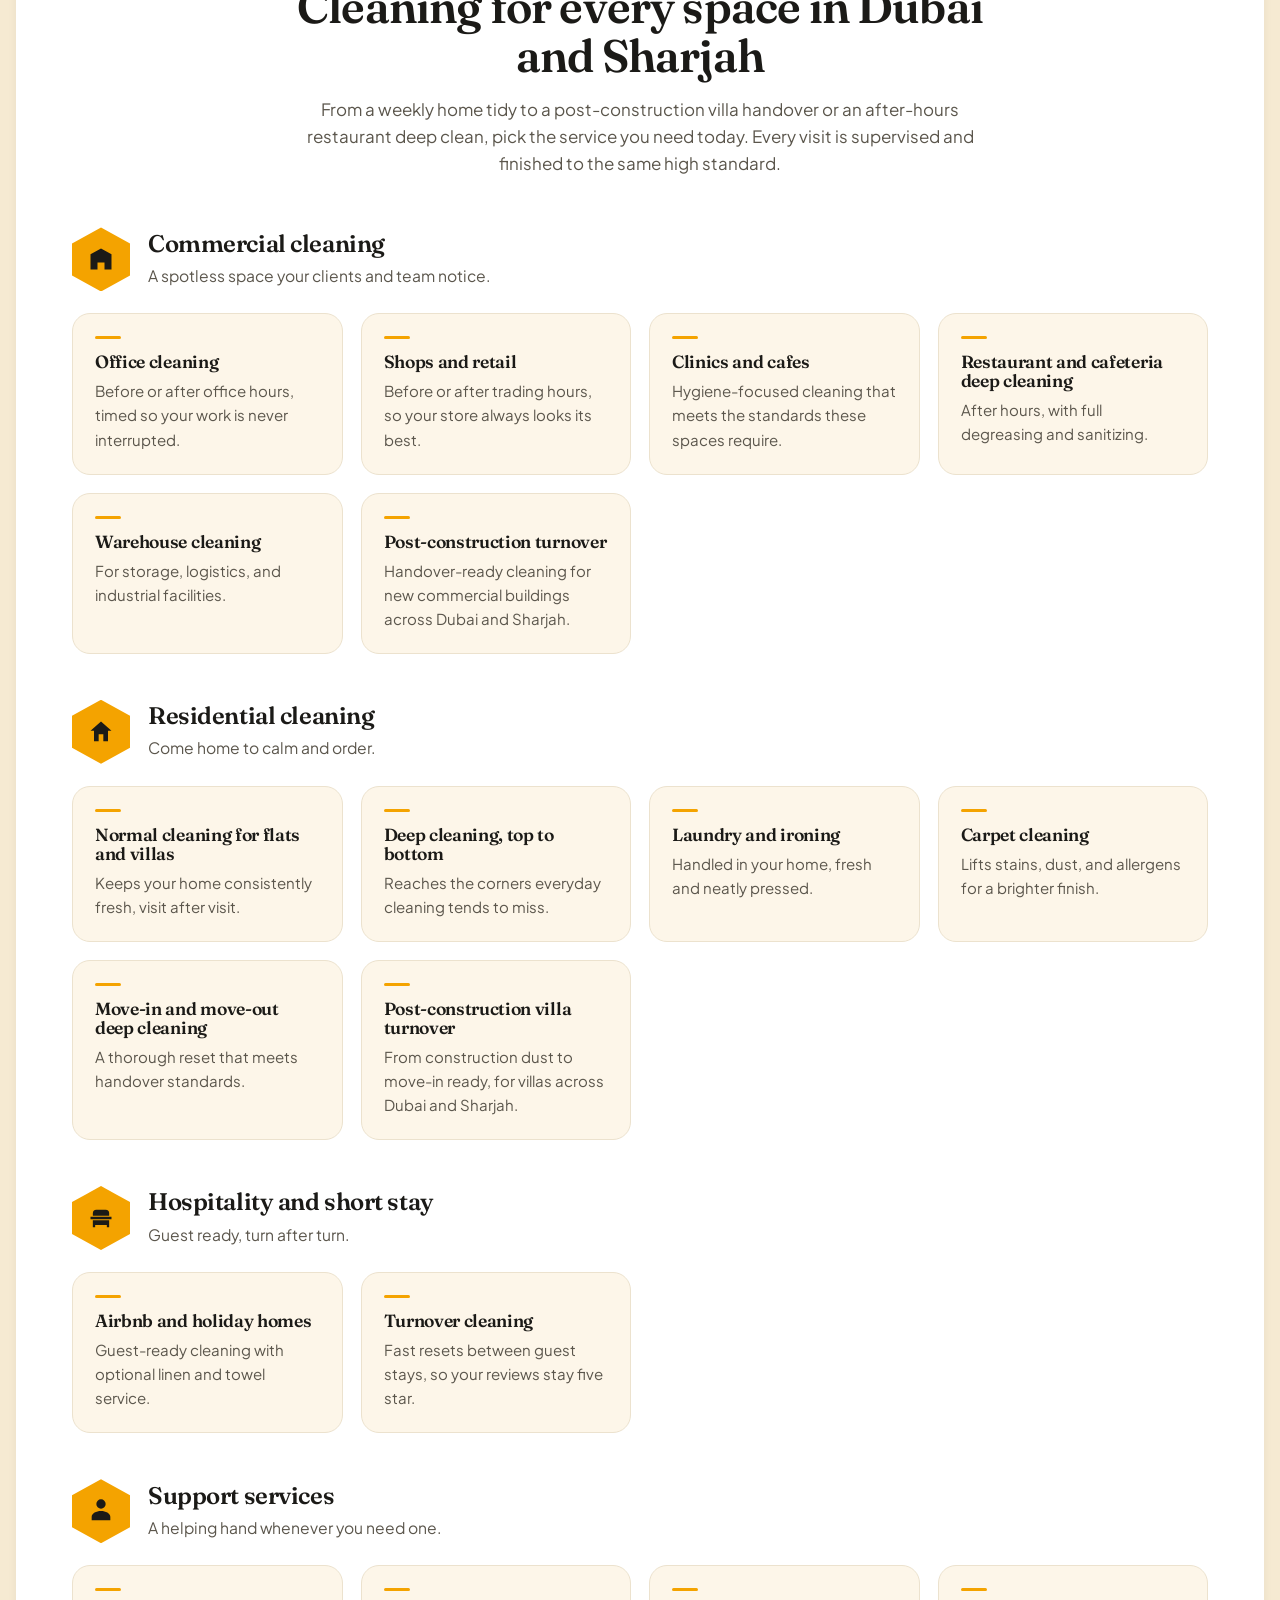
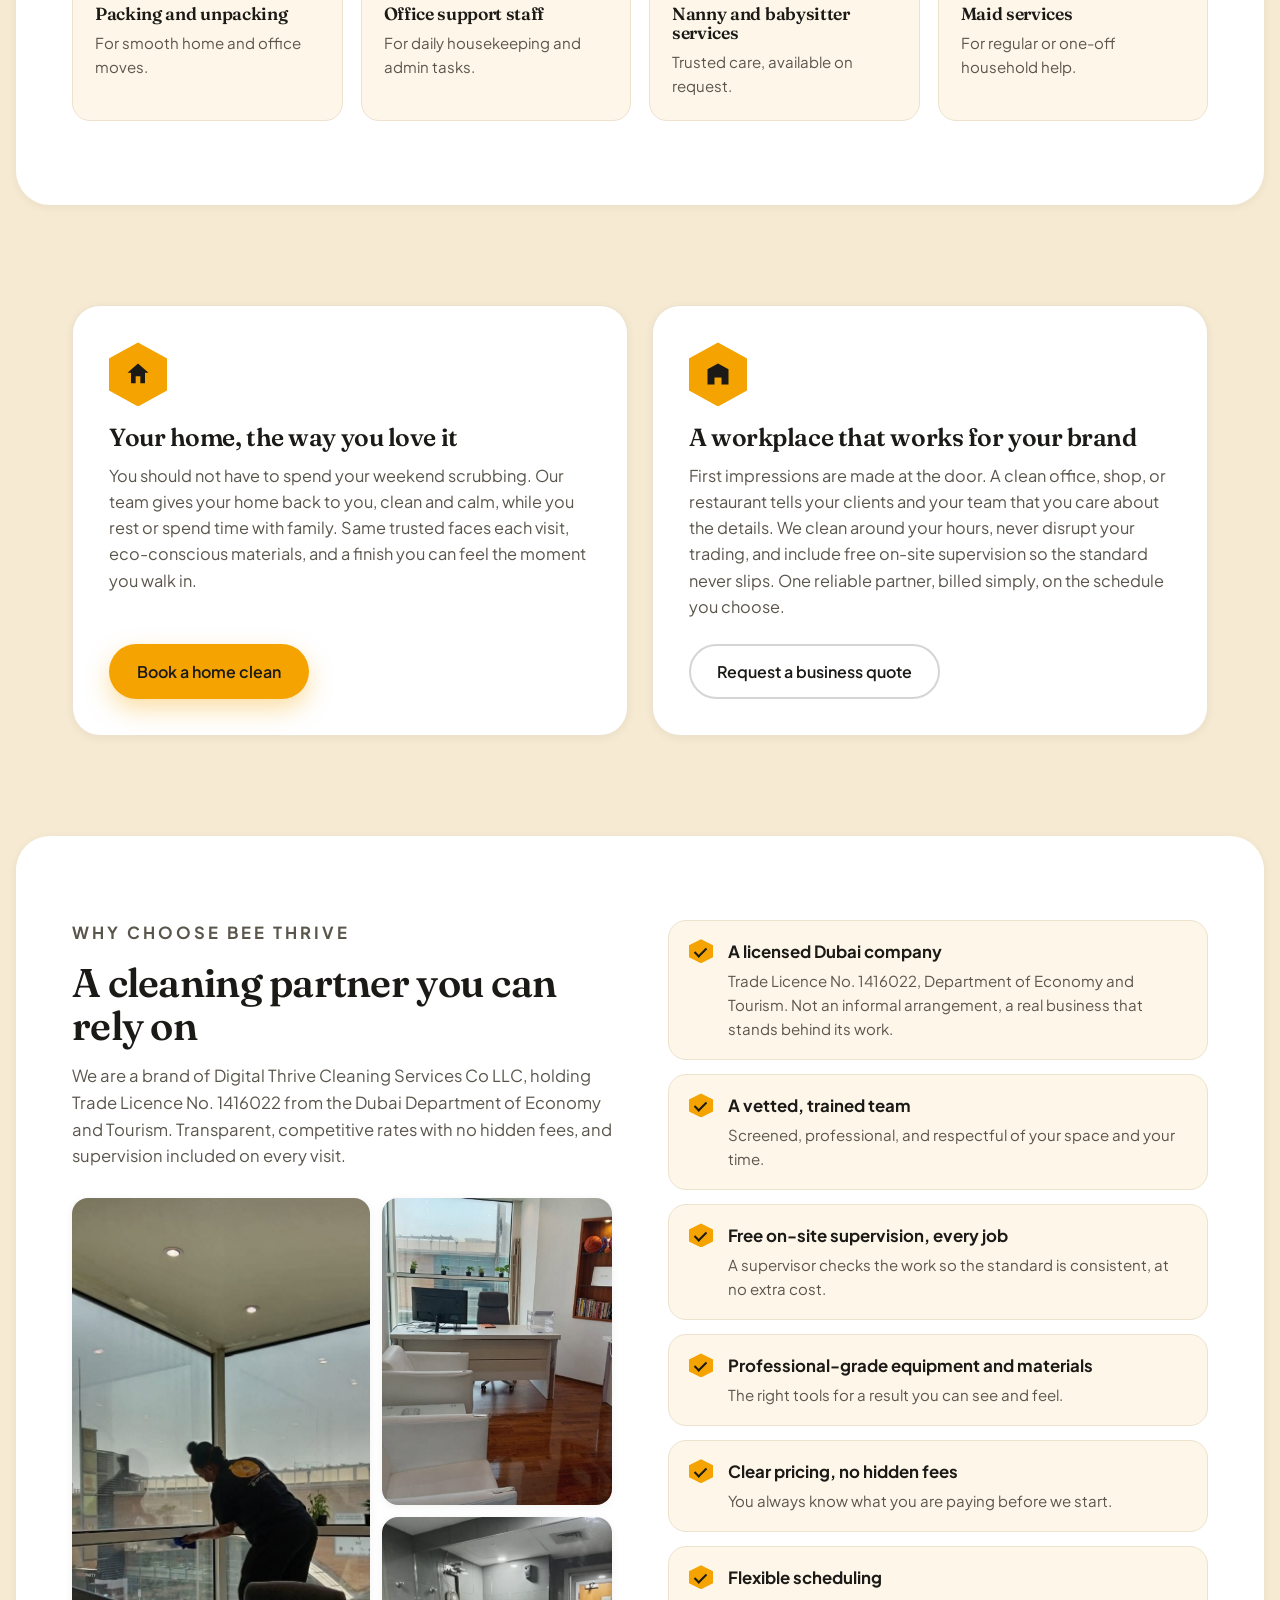
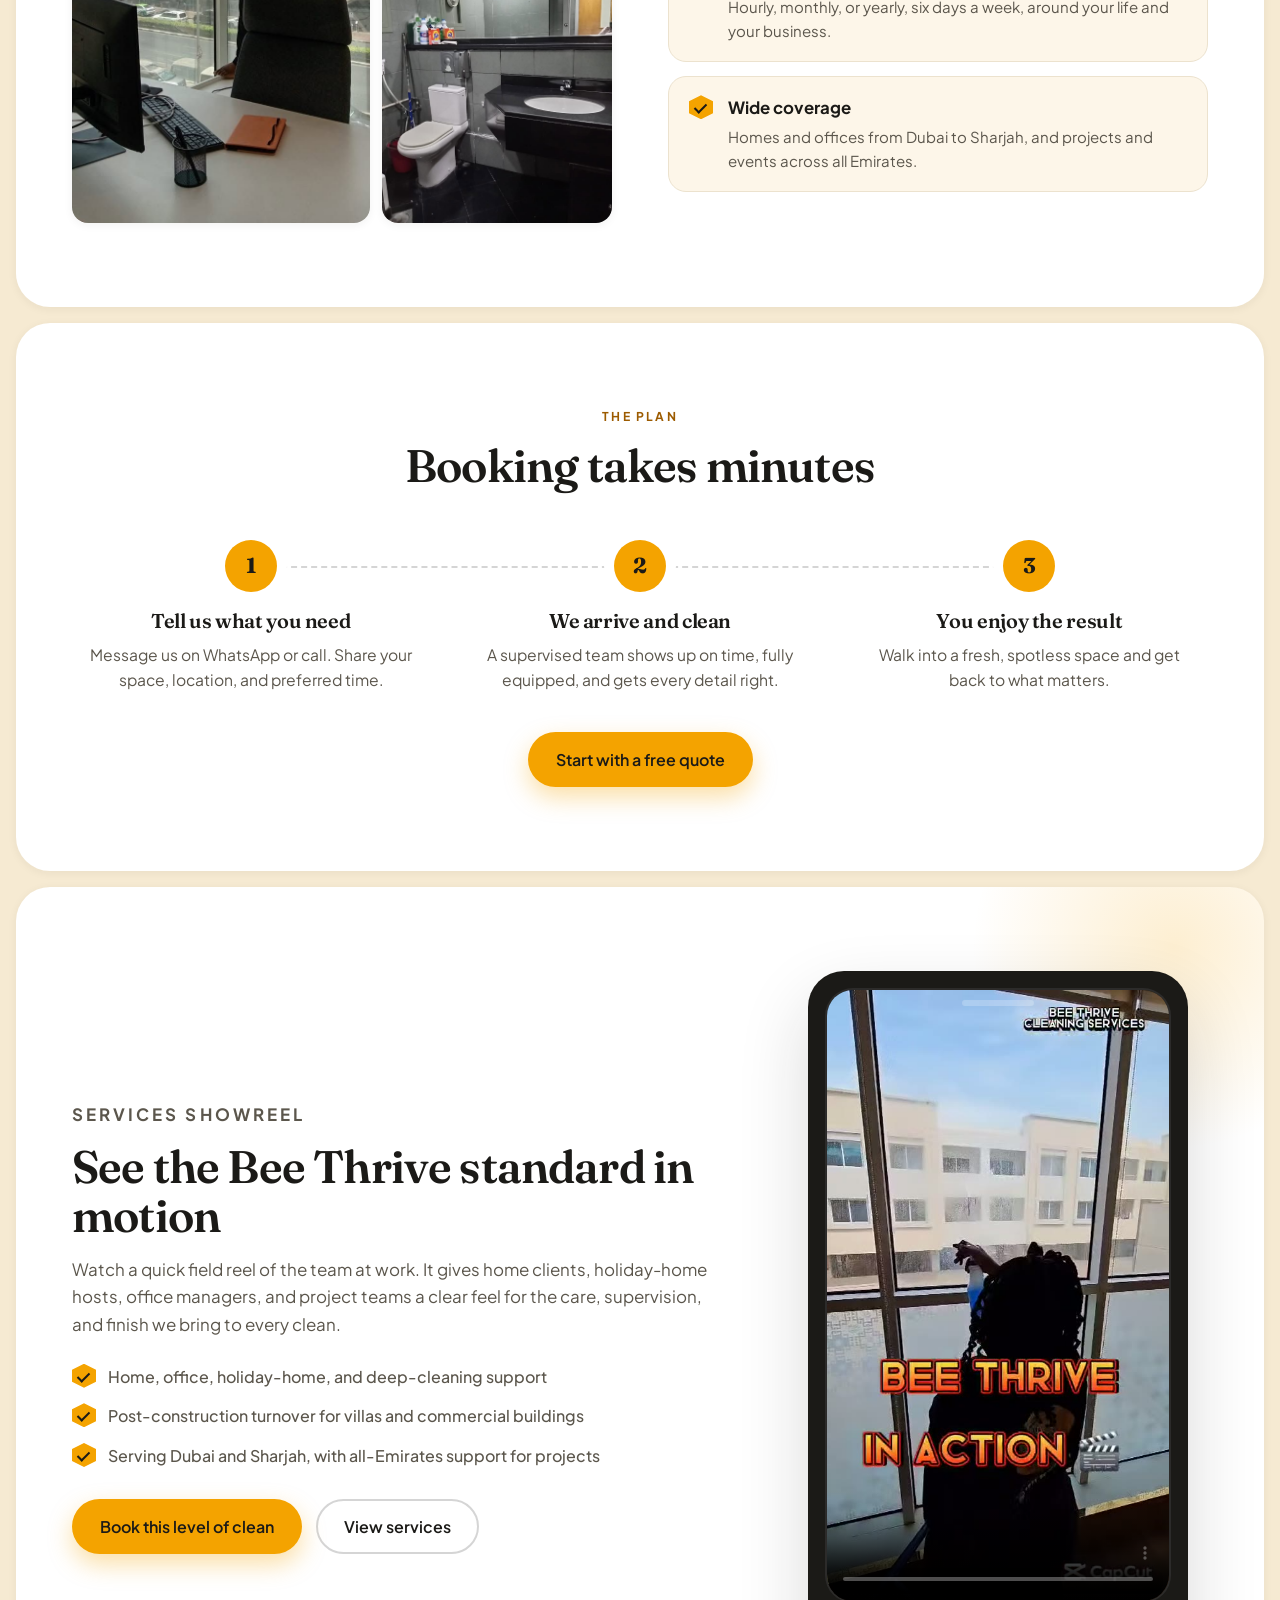
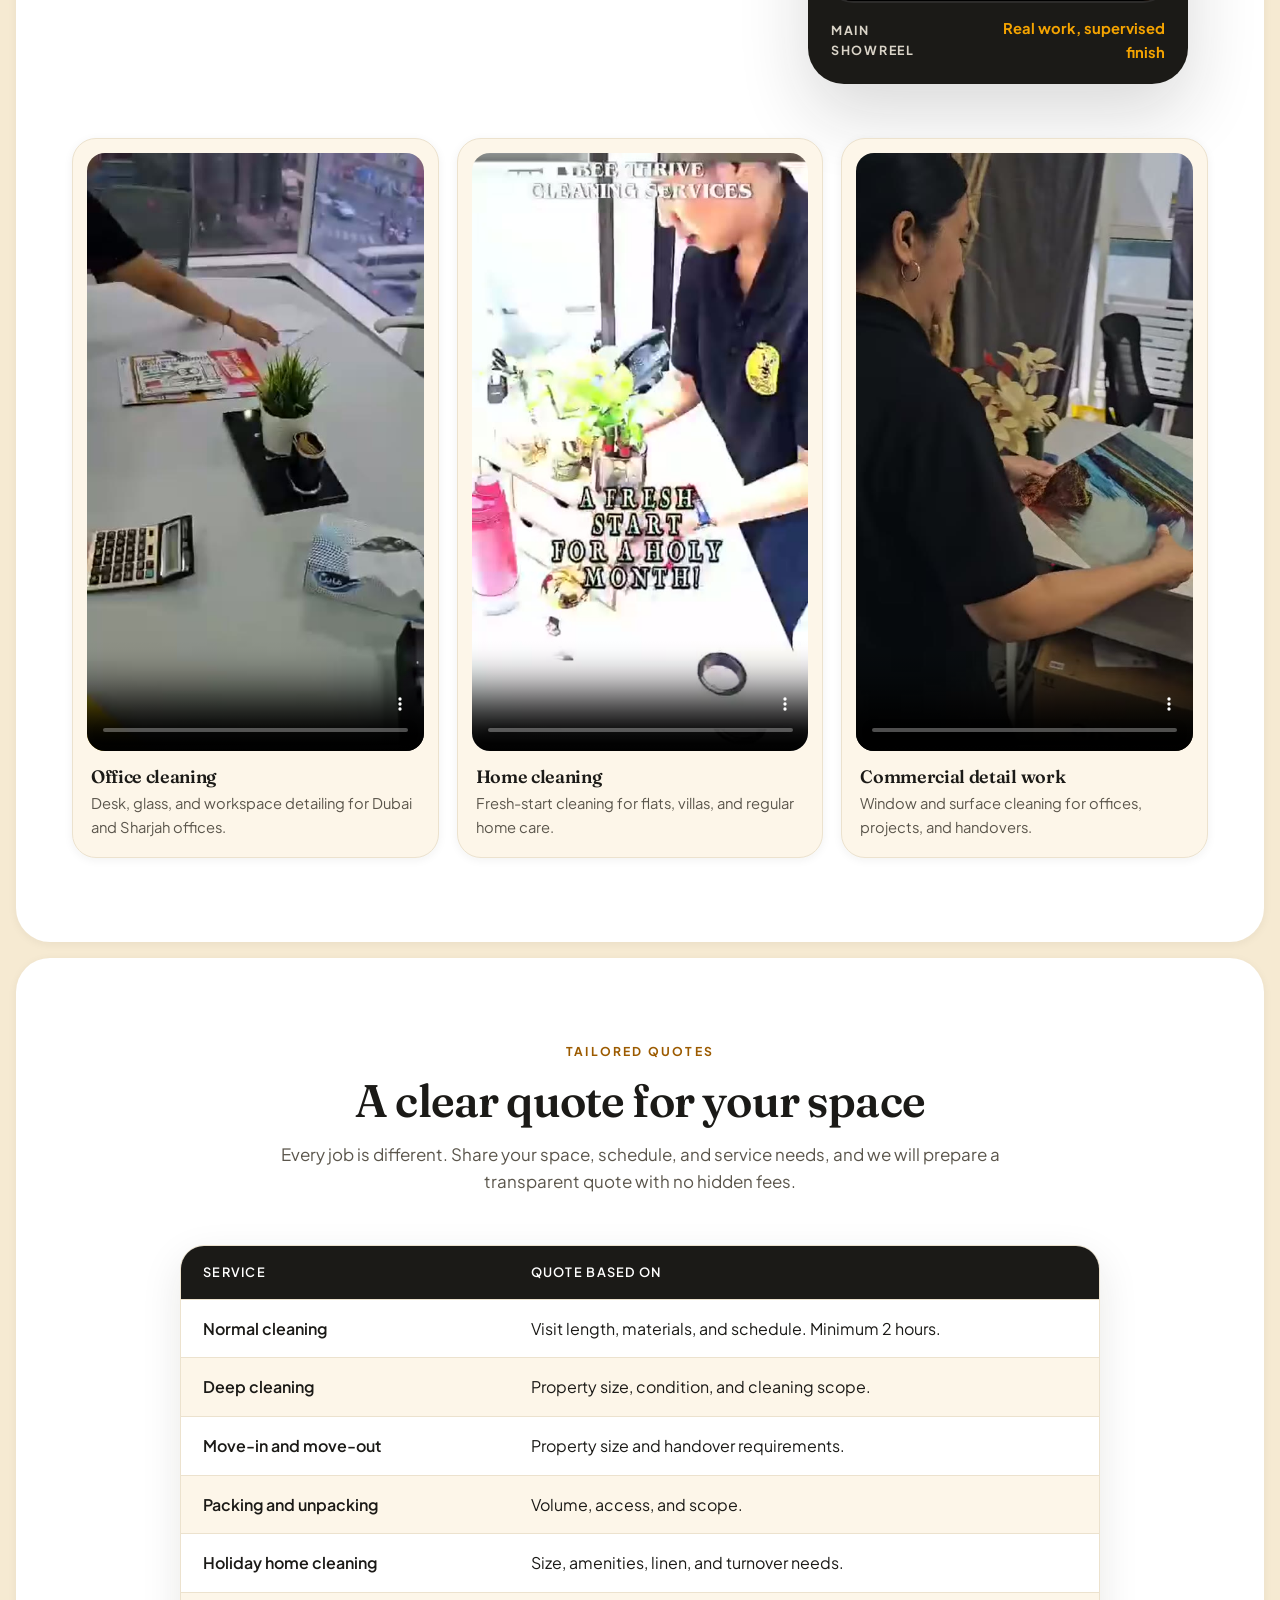
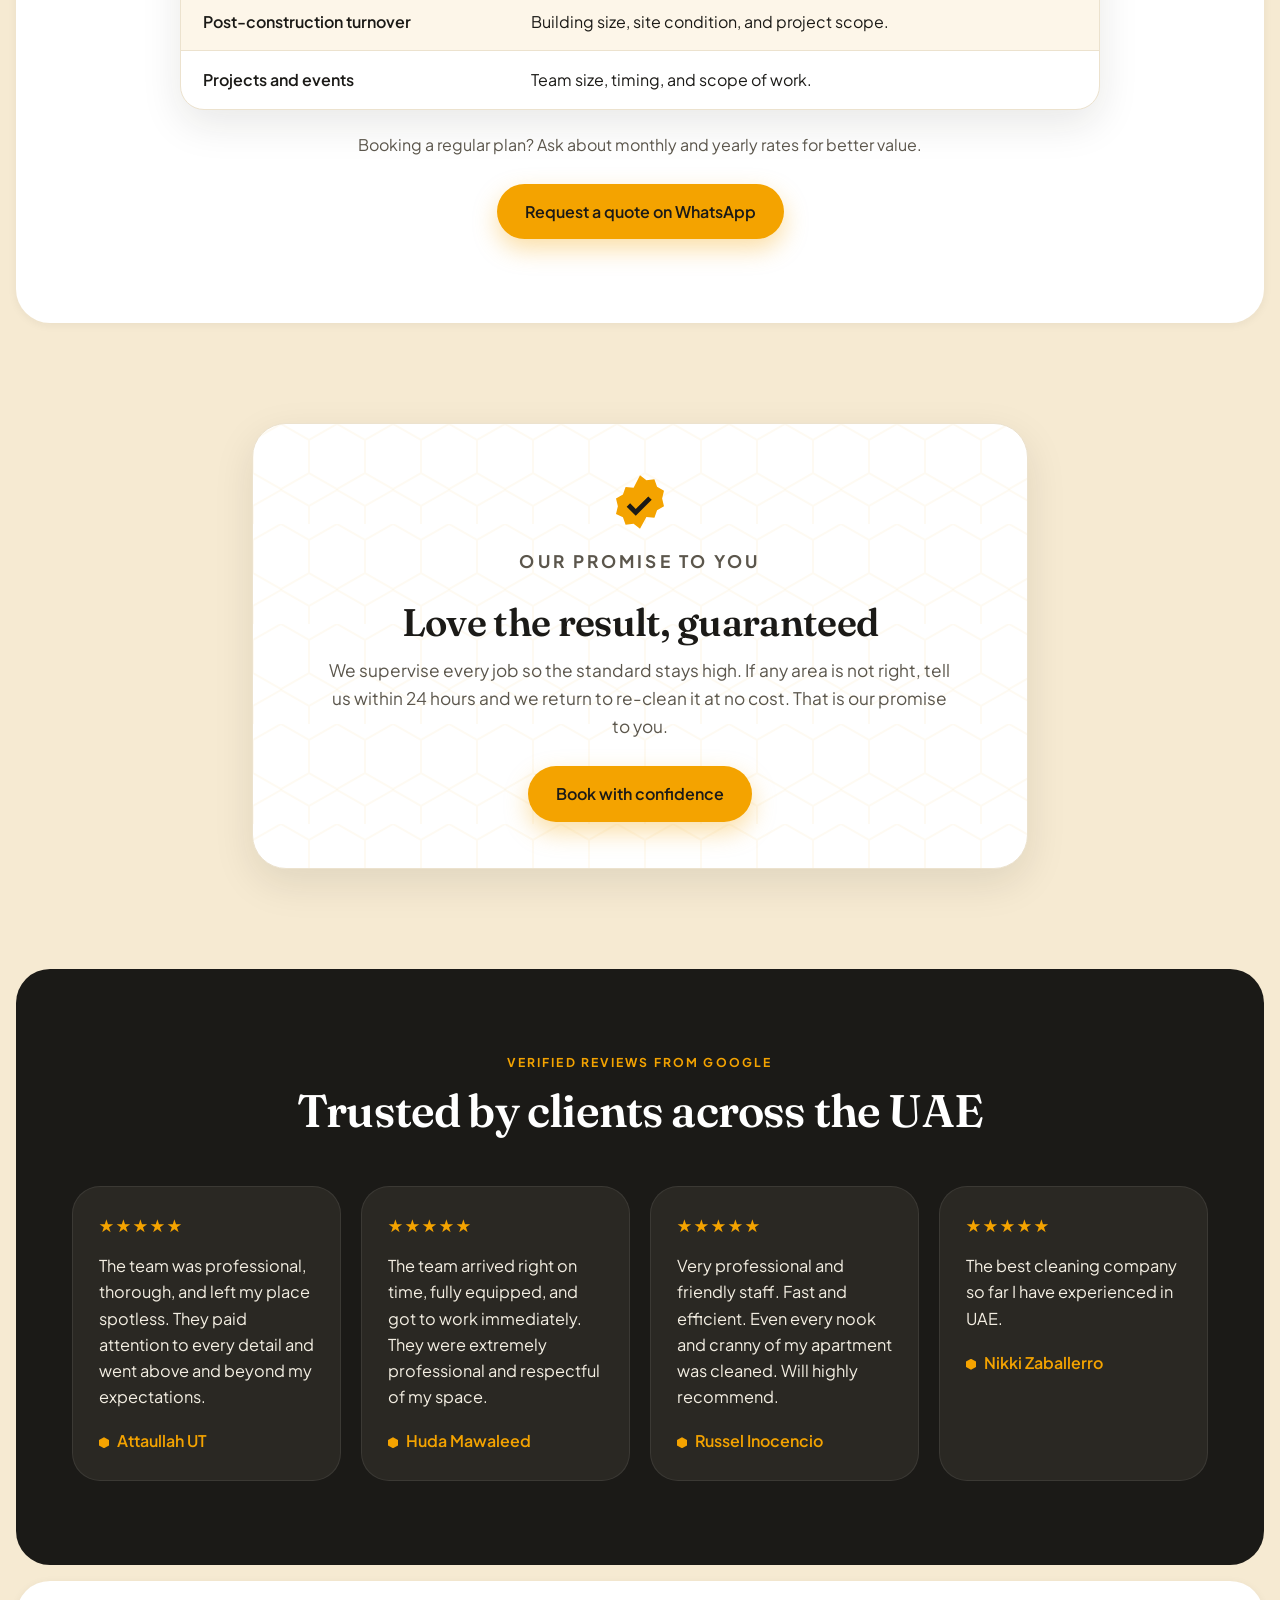
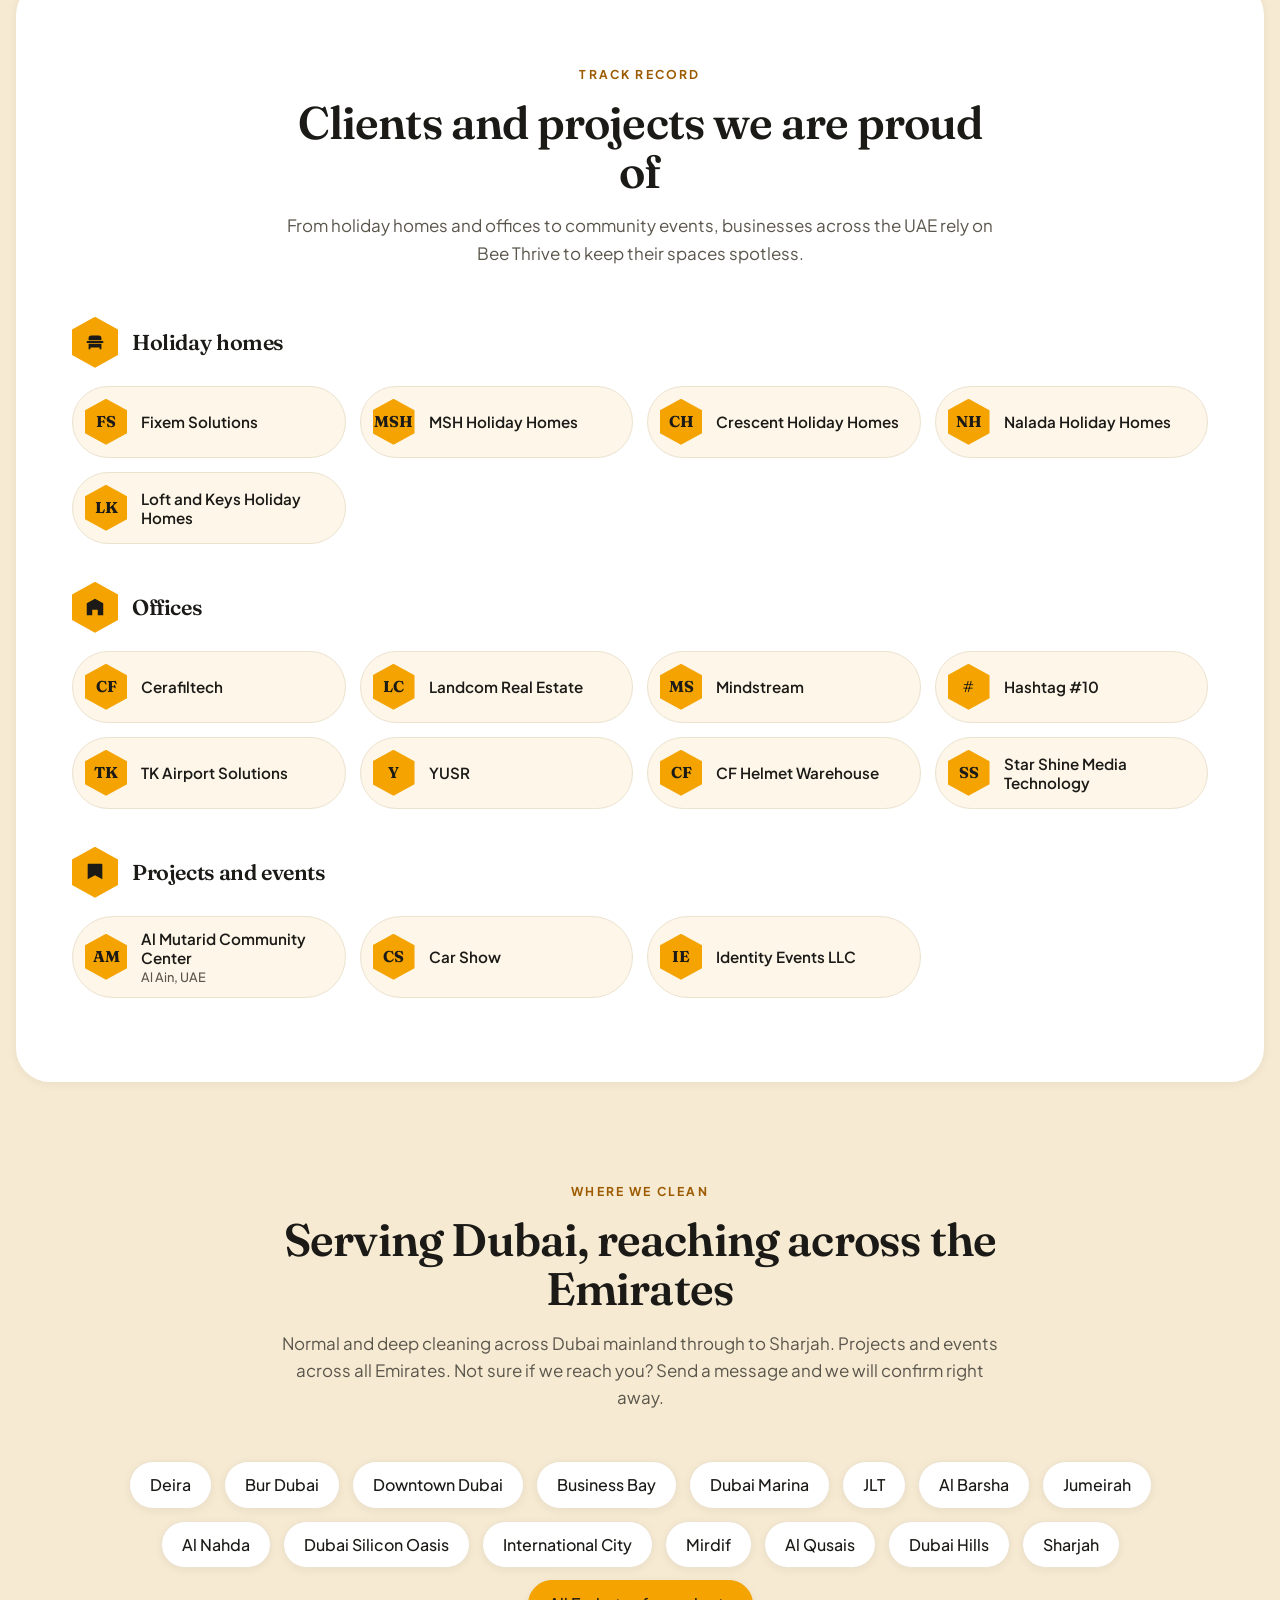
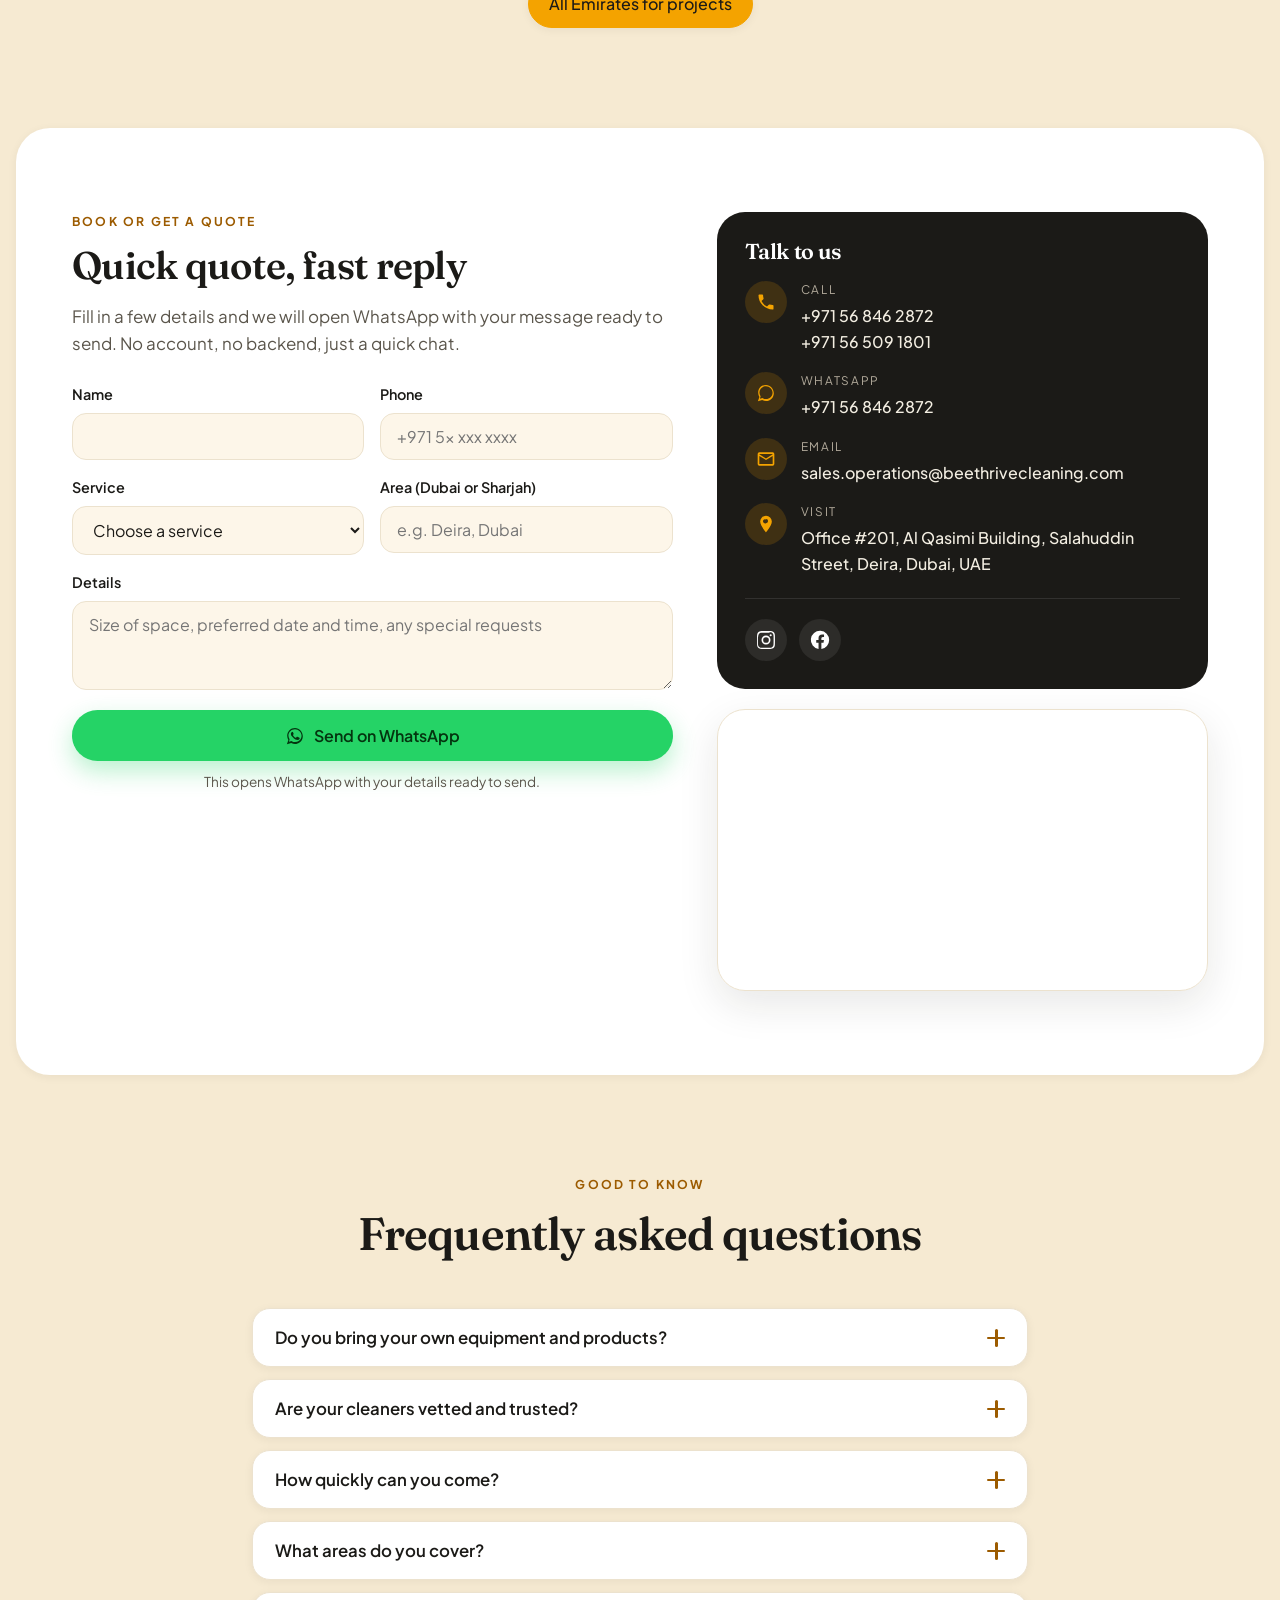
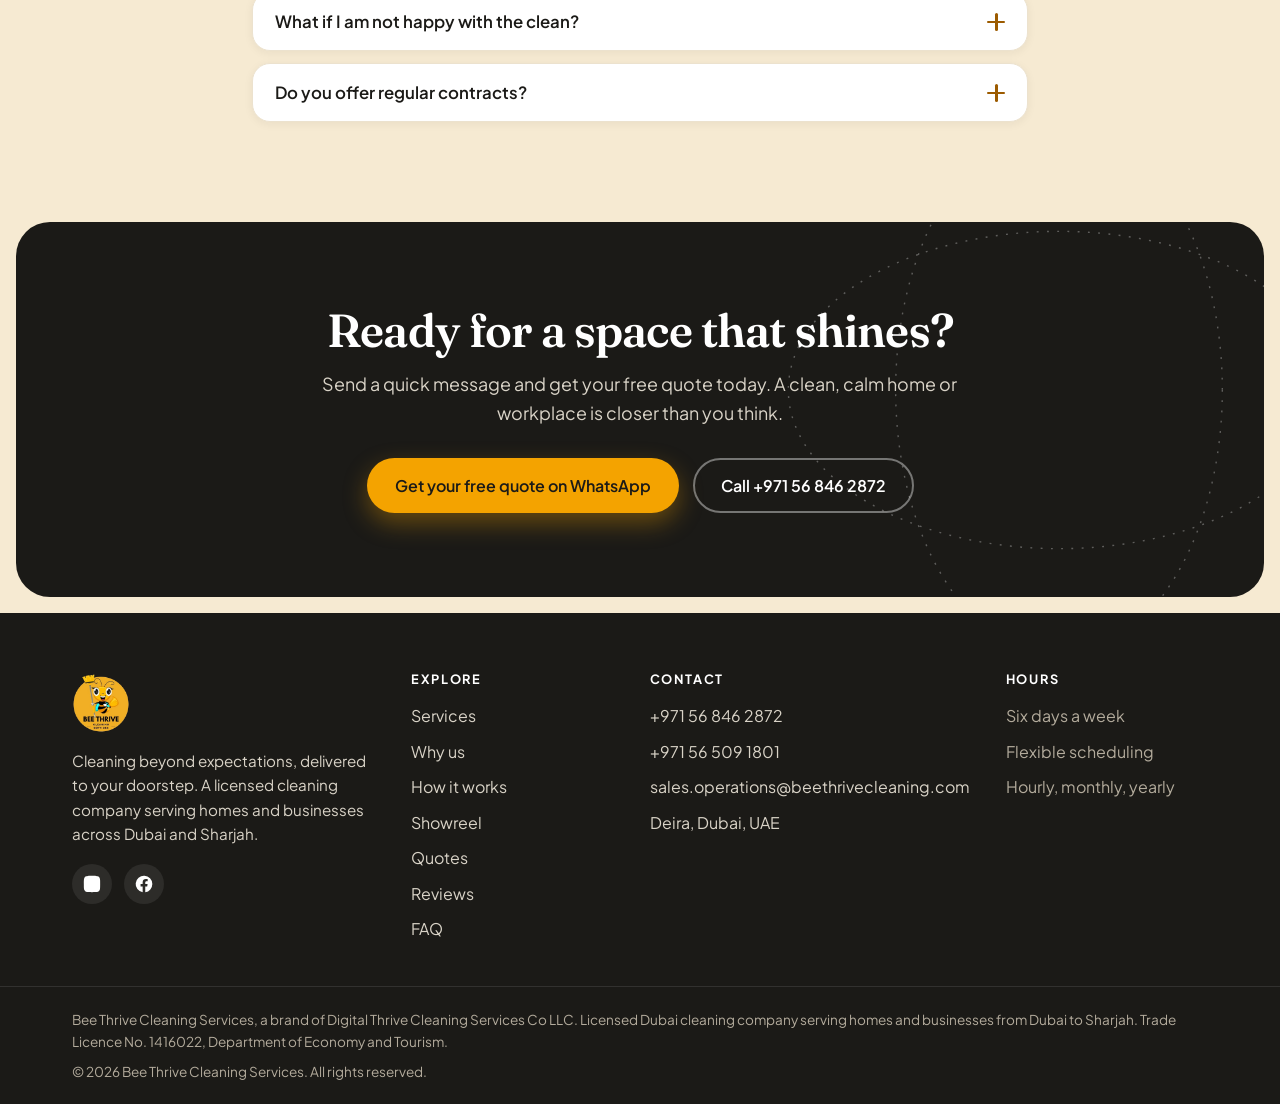
==== commit 46c5a99f: "Use sales.operations@beethrivecleaning.com as the site email Co-Authored-By: Claude Opus 5.5 <norepl" ====
--- a/index.html
+++ b/index.html
@@ -611,7 +611,7 @@
                 </span>
                 <div>
                   <span class="info-label">Email</span>
-                  <a data-email href="#">digitalthrivefm@gmail.com</a>
+                  <a data-email href="#">sales.operations@beethrivecleaning.com</a>
                 </div>
               </li>
               <li>
@@ -730,7 +730,7 @@
         <ul>
           <li><a data-call-primary href="#">+971 56 846 2872</a></li>
           <li><a data-call-secondary href="#">+971 56 509 1801</a></li>
-          <li><a data-email href="#">digitalthrivefm@gmail.com</a></li>
+          <li><a data-email href="#">sales.operations@beethrivecleaning.com</a></li>
           <li><a data-maps href="#">Deira, Dubai, UAE</a></li>
         </ul>
       </div>
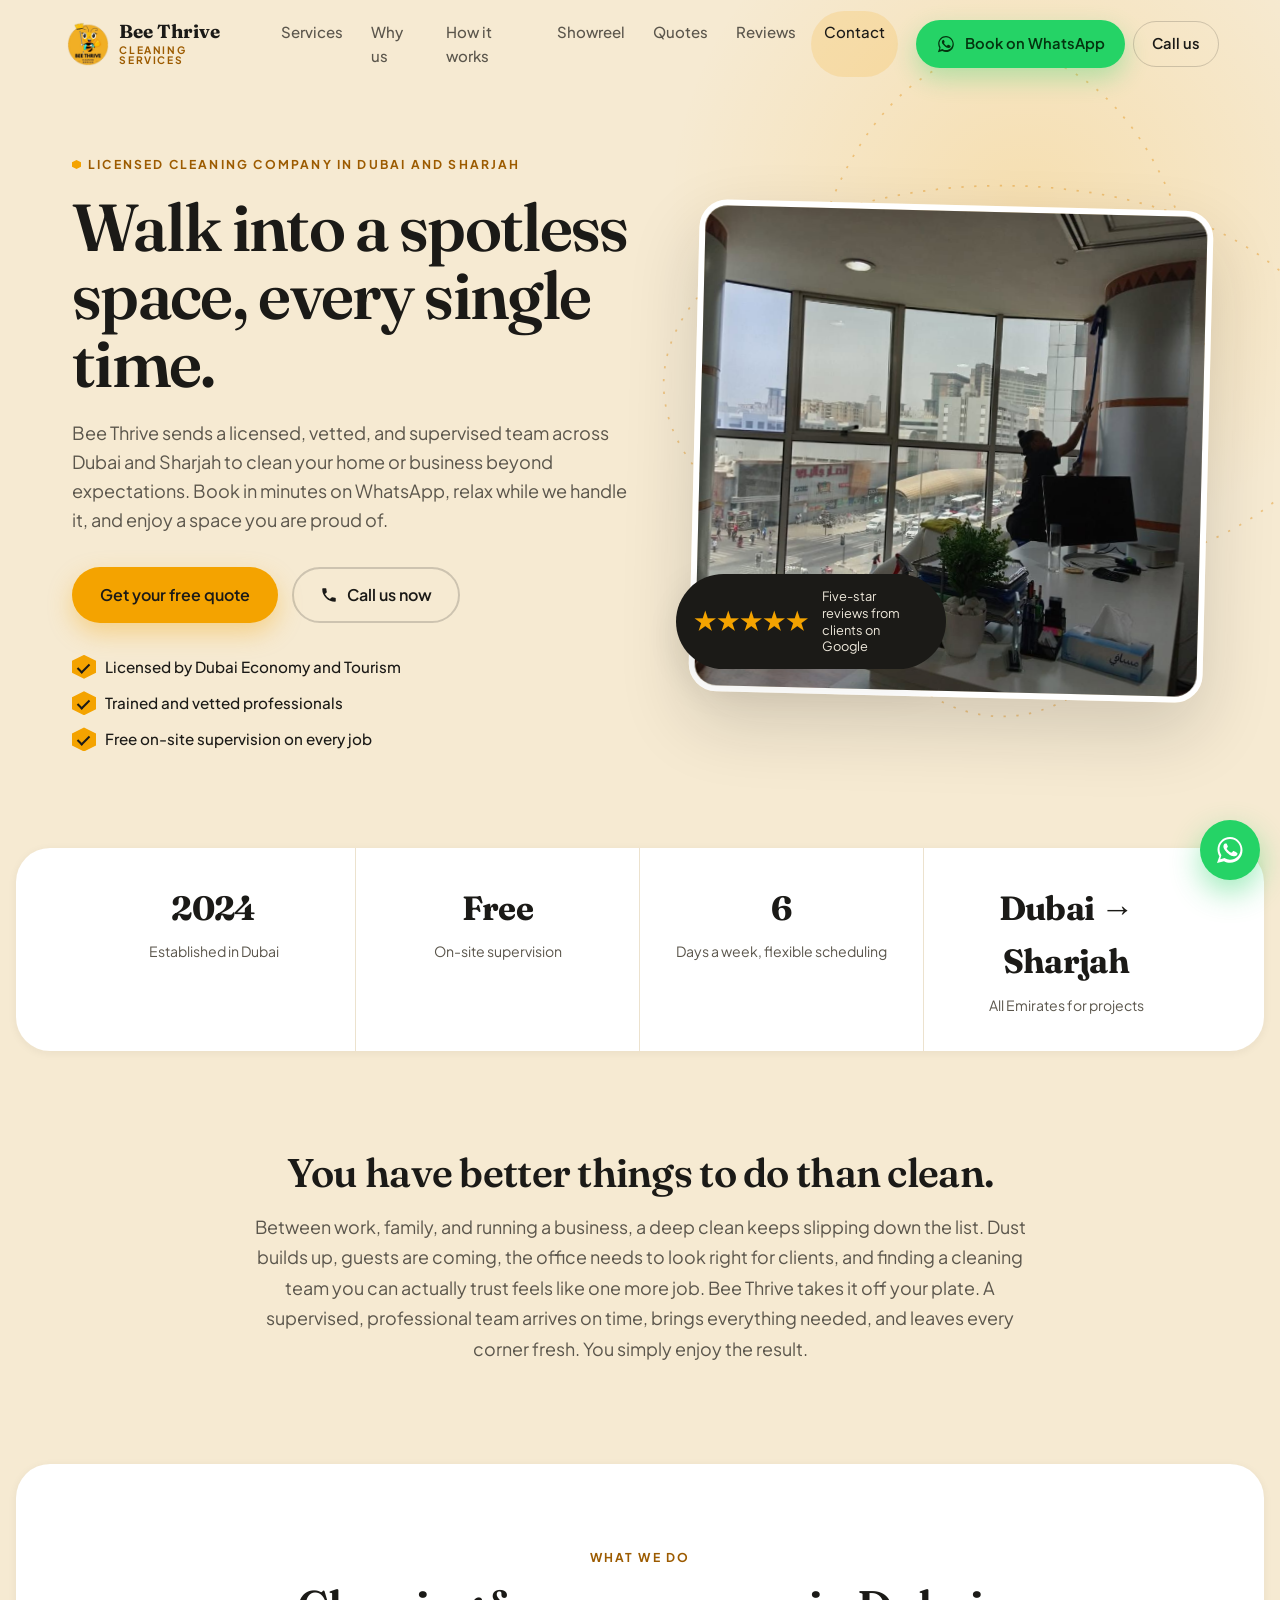
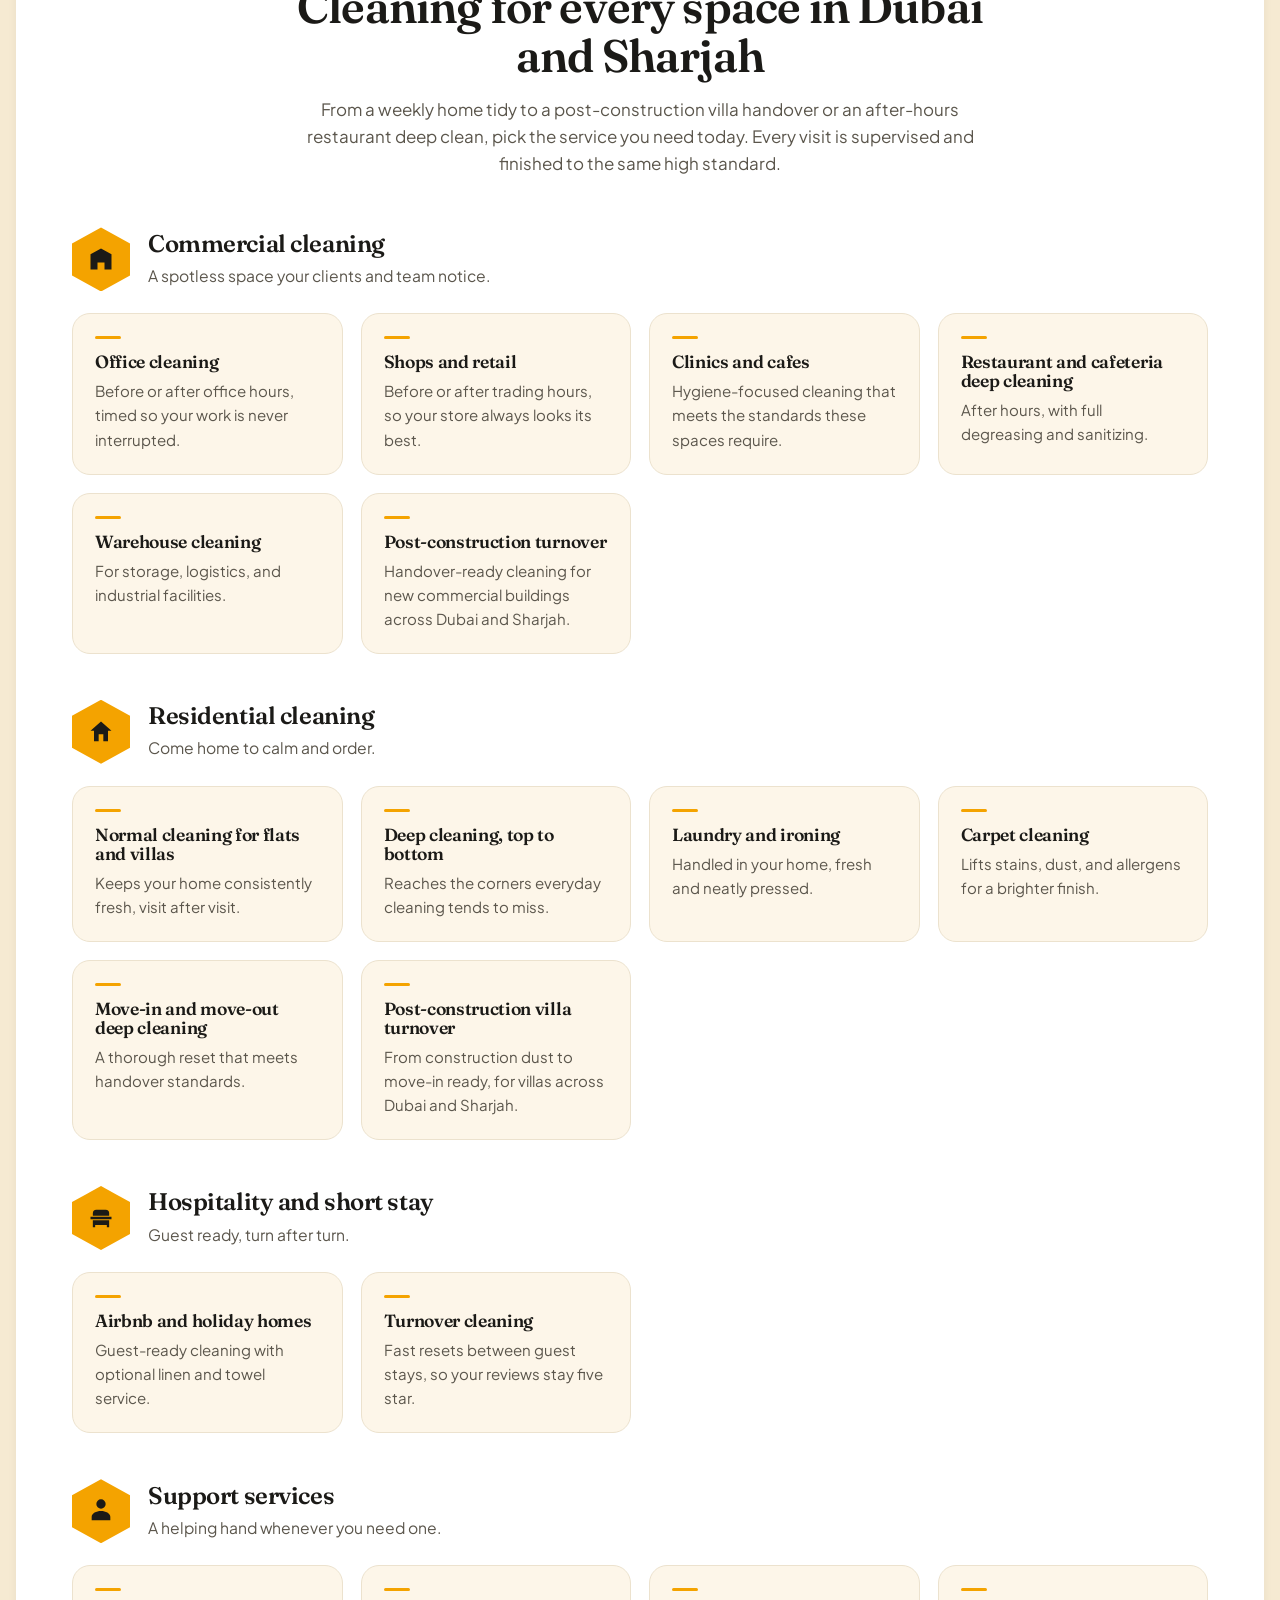
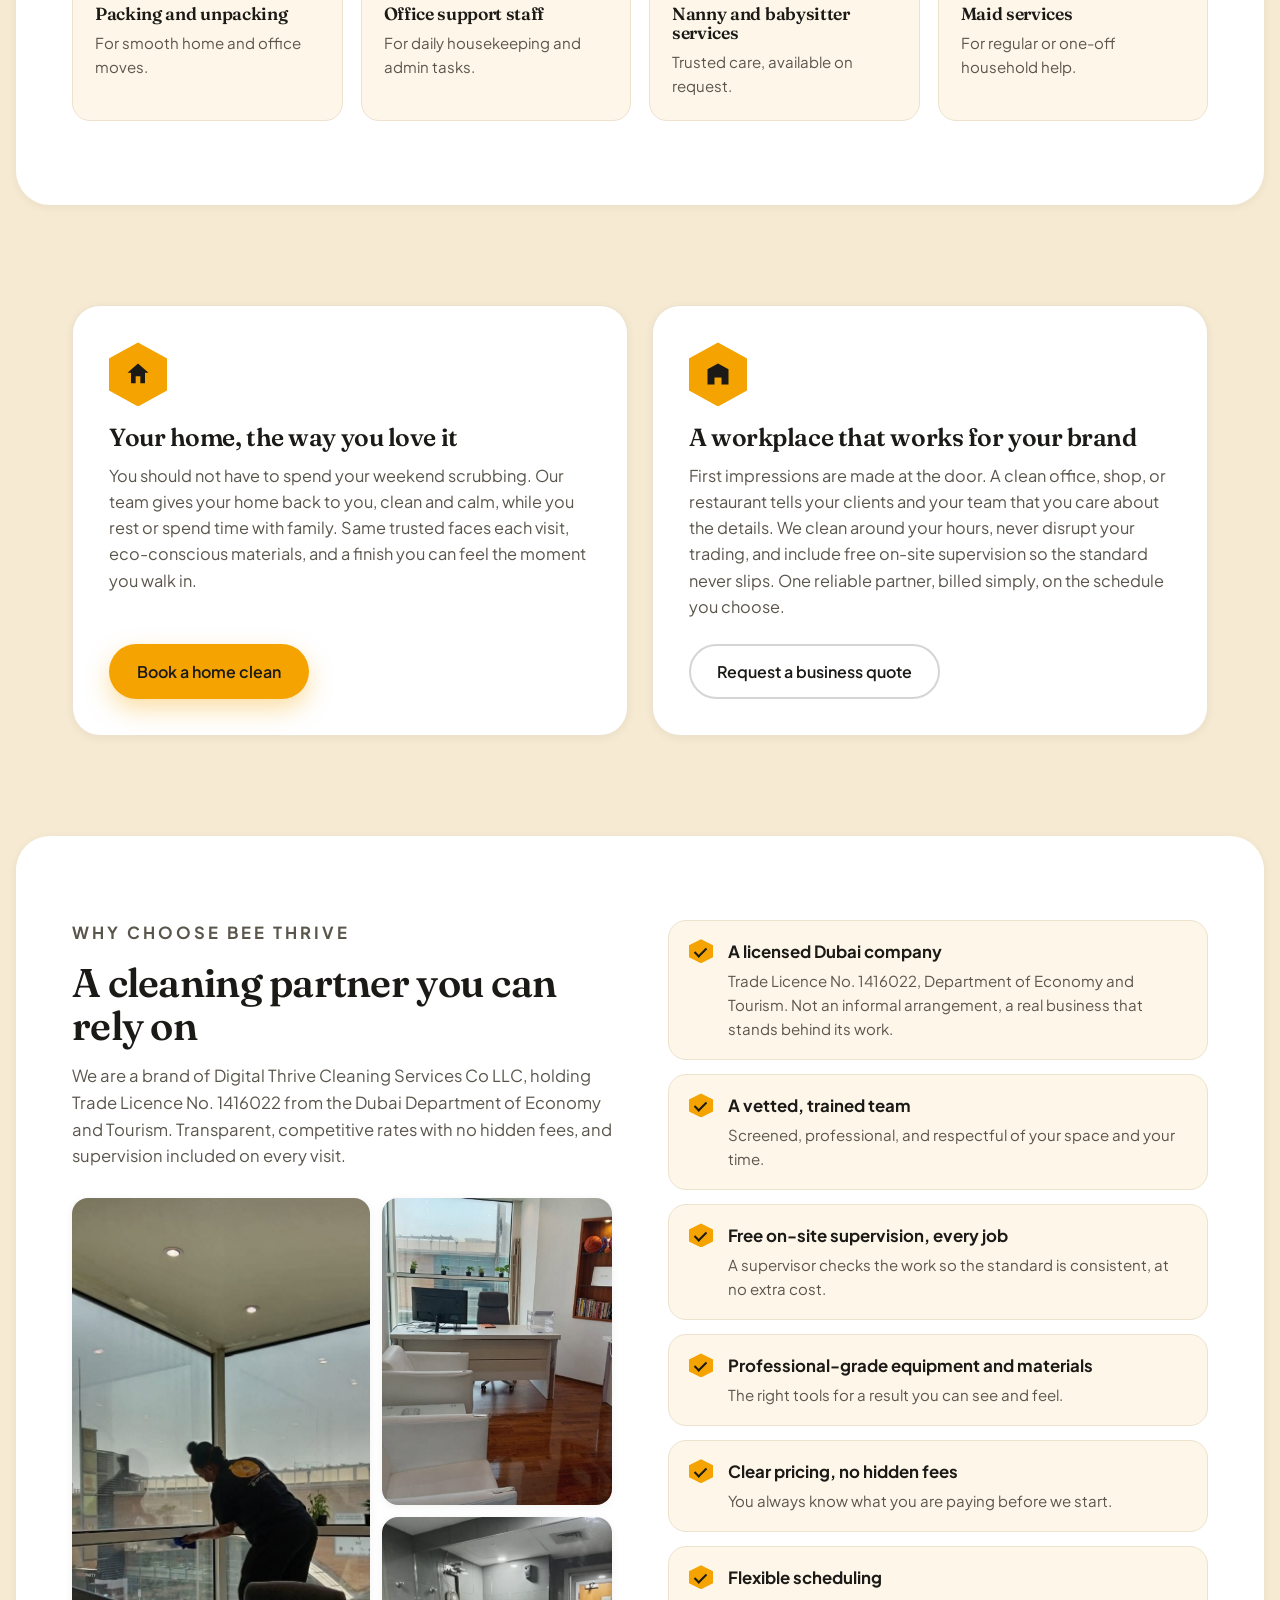
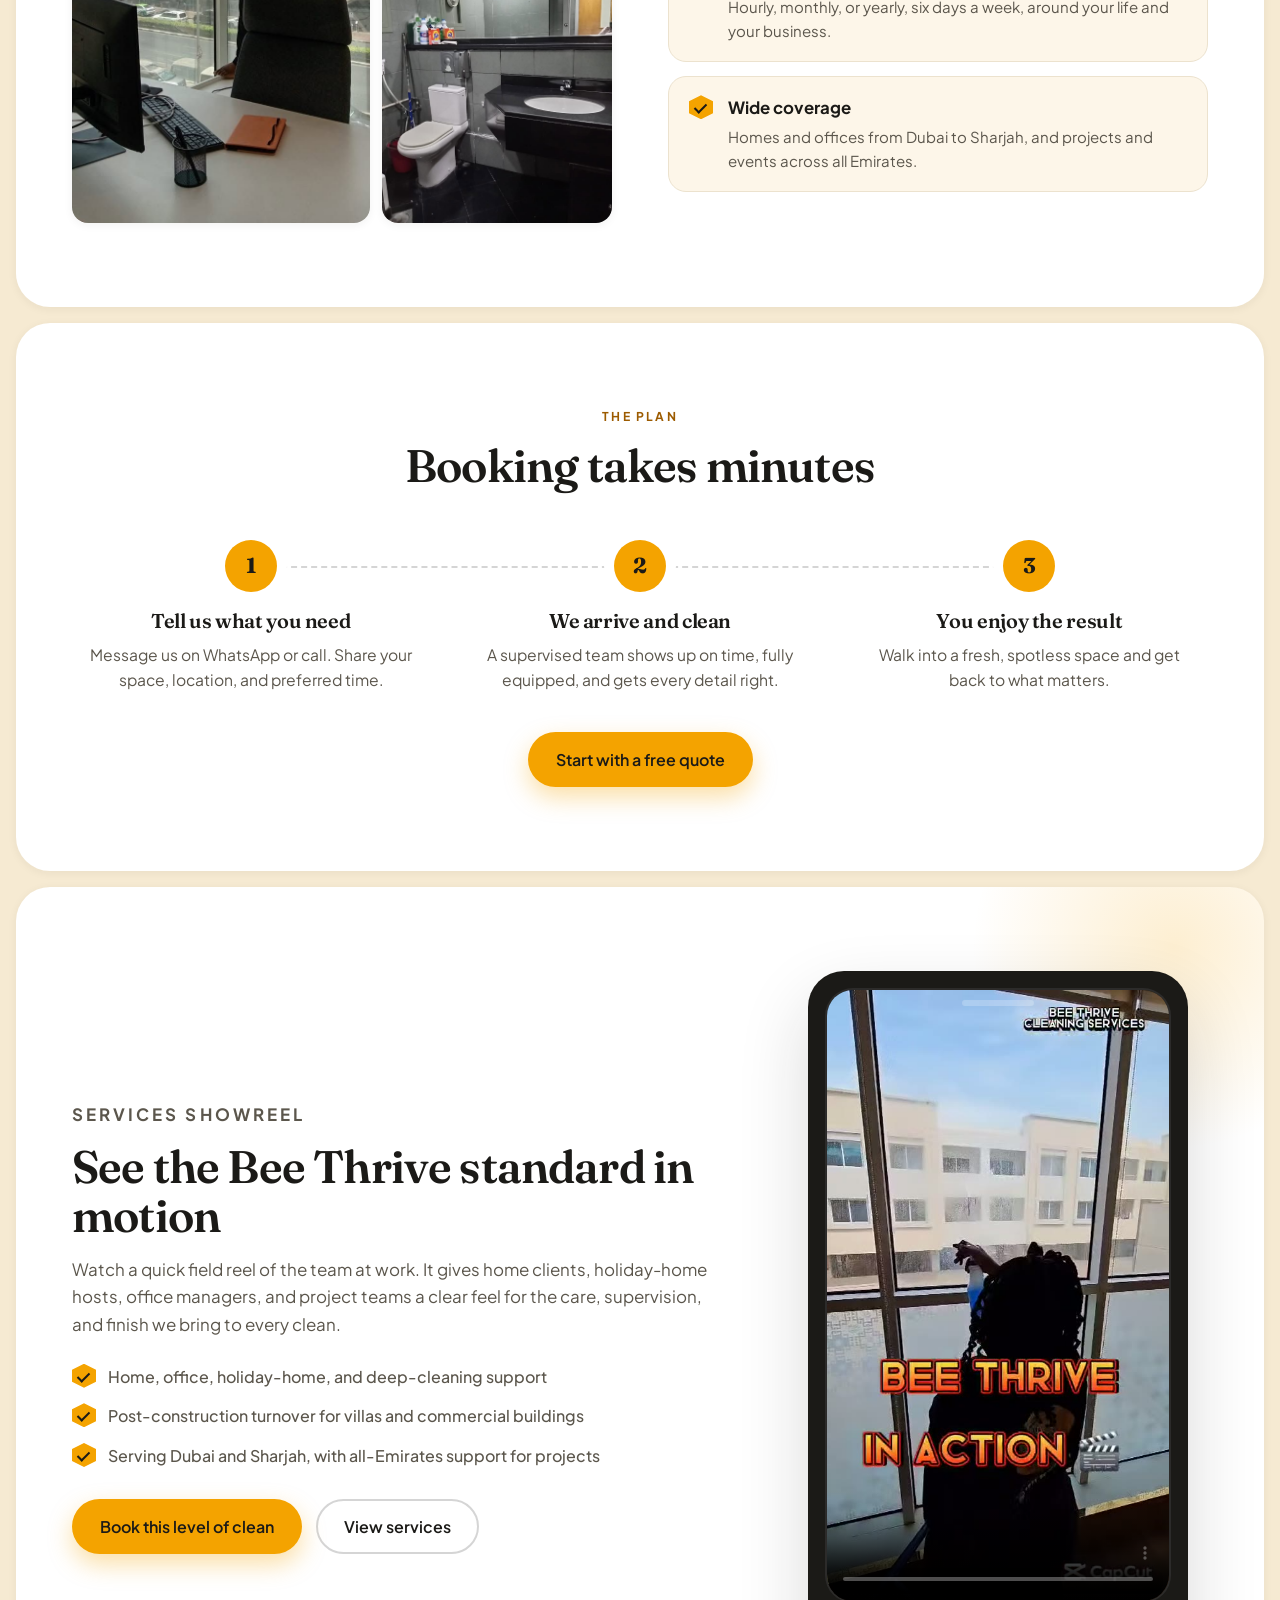
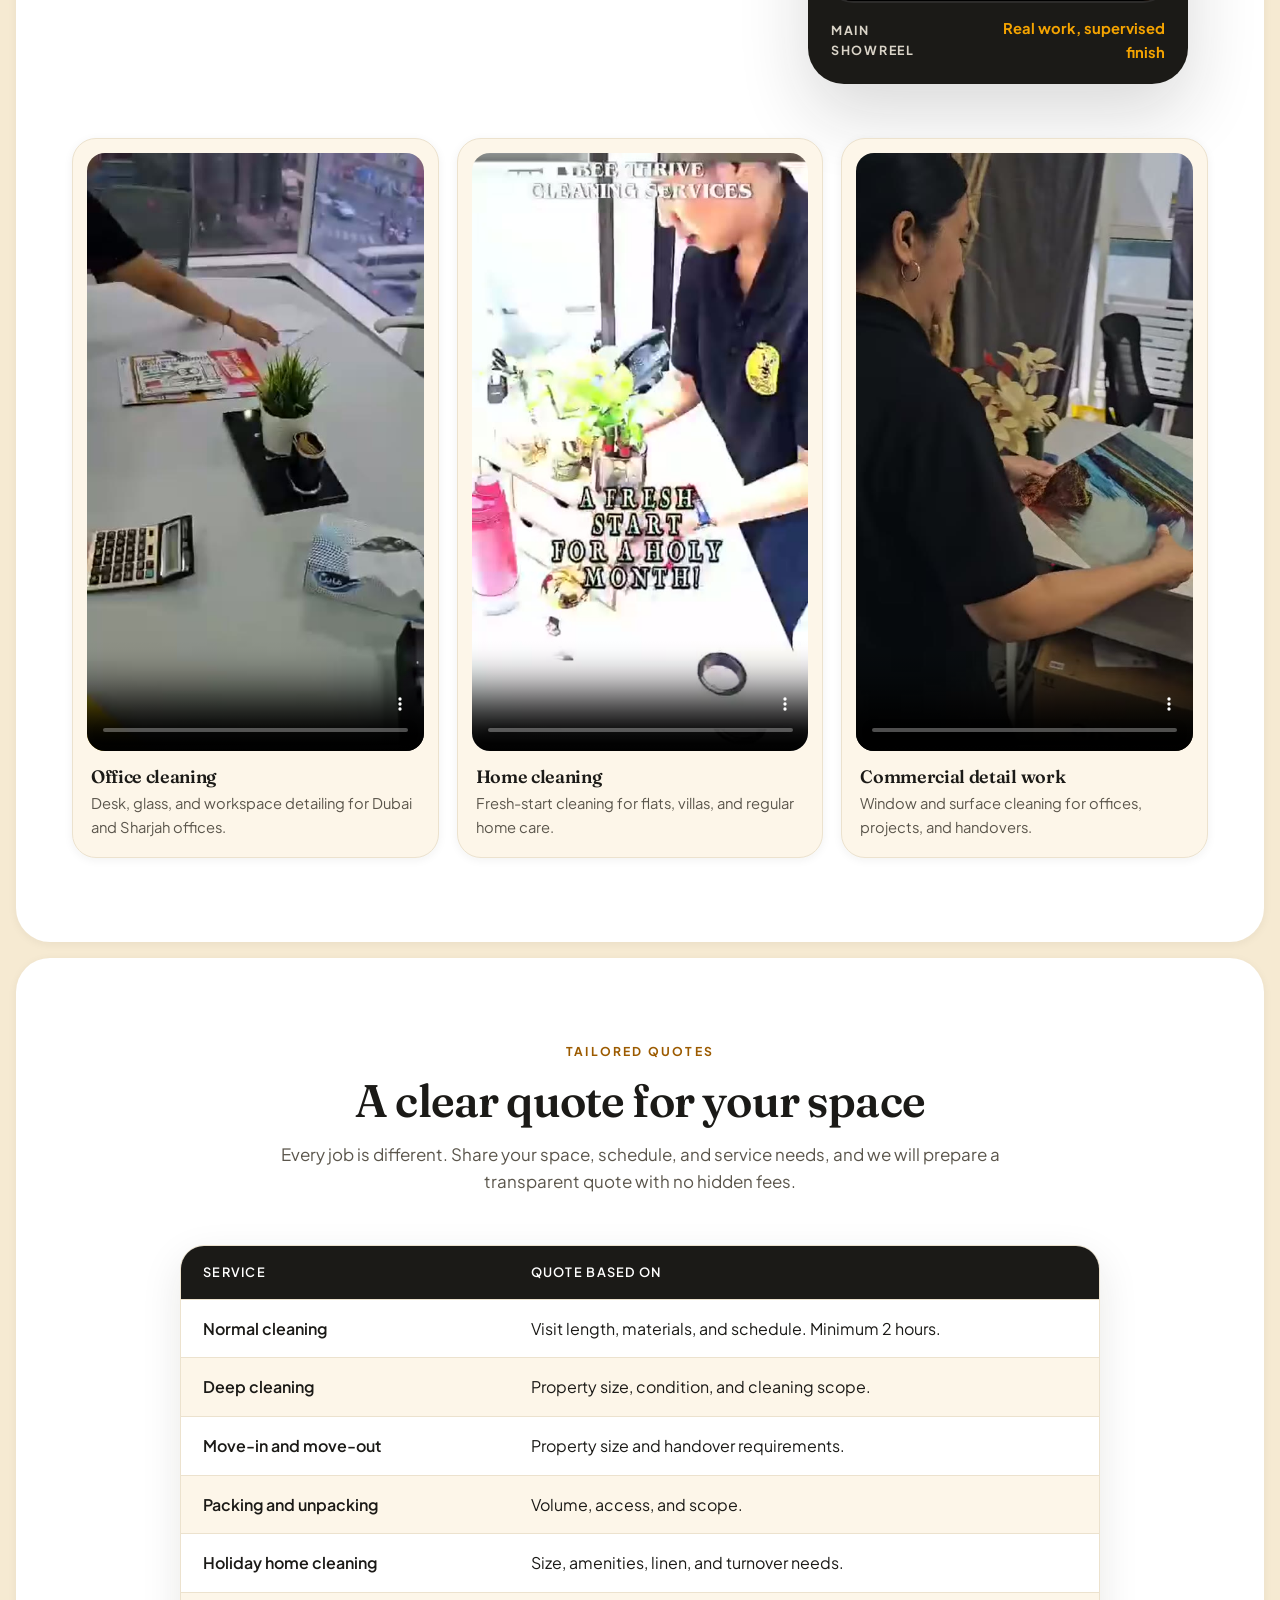
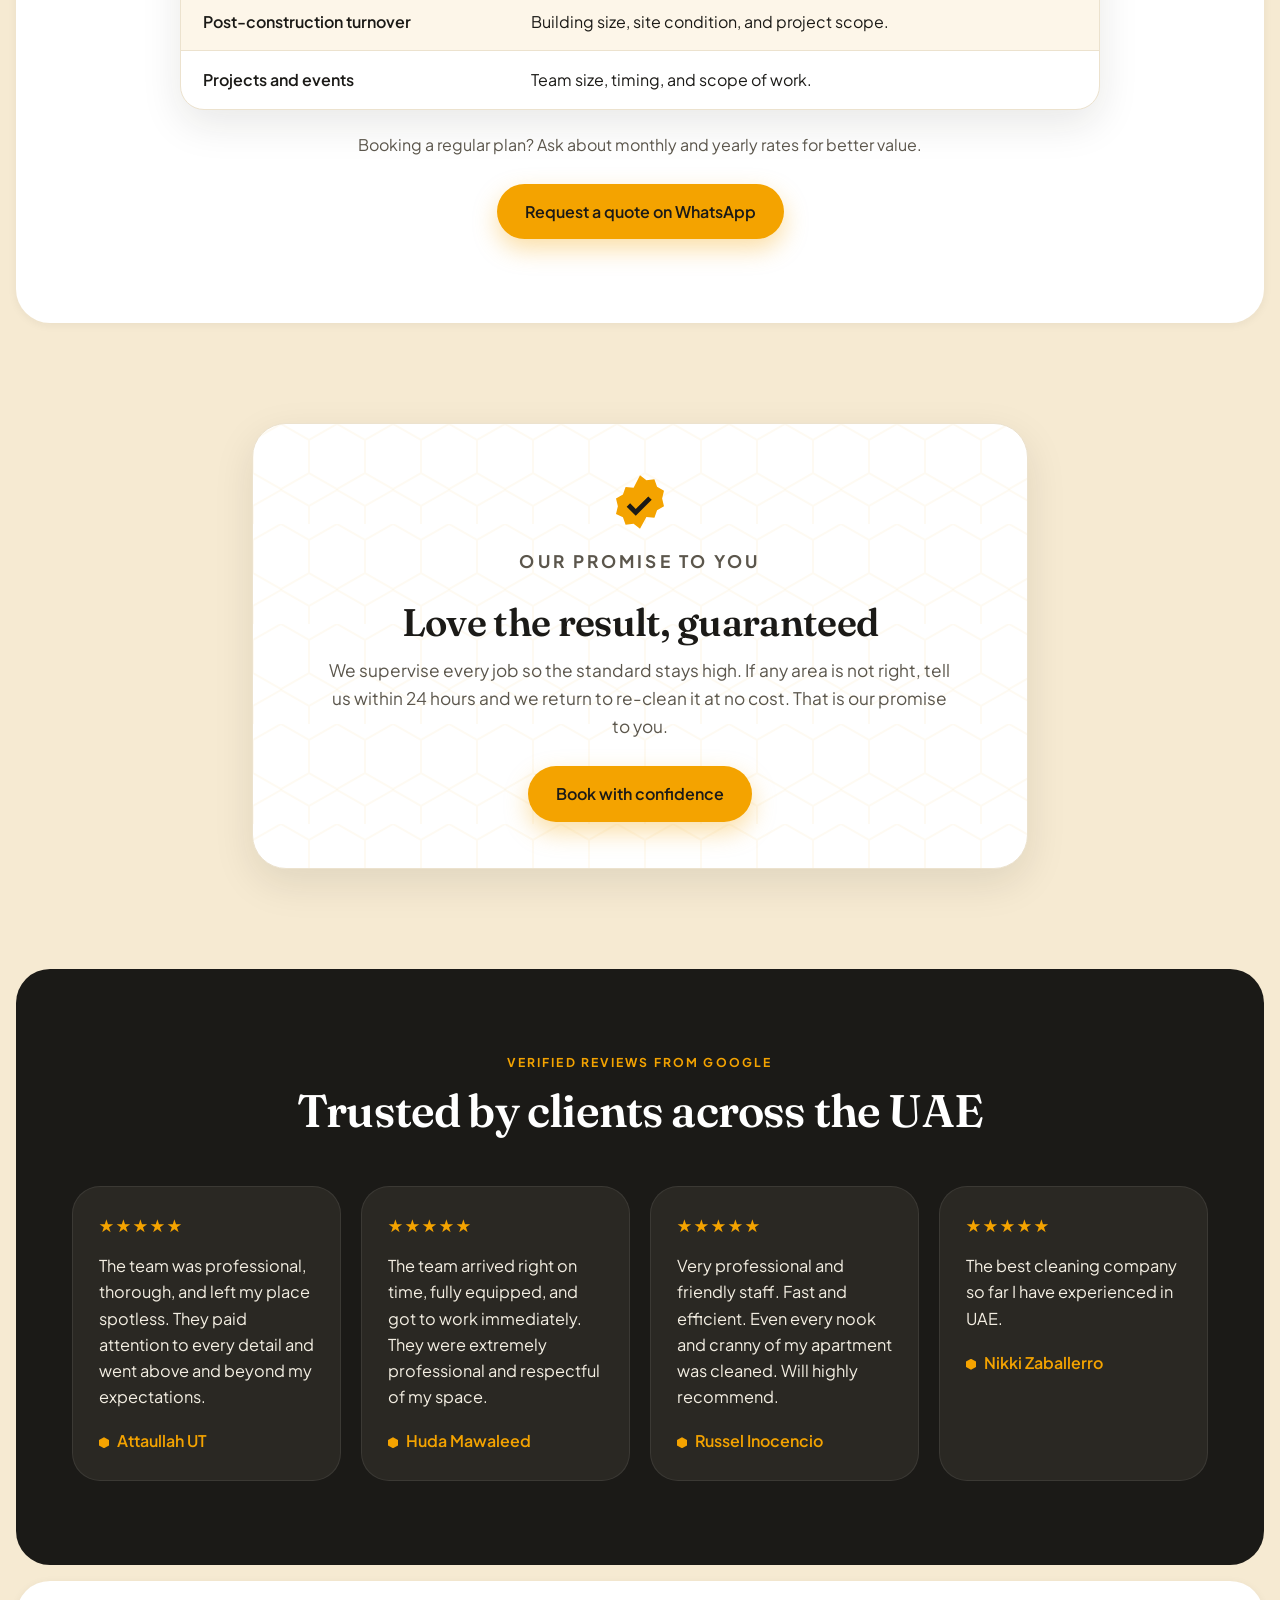
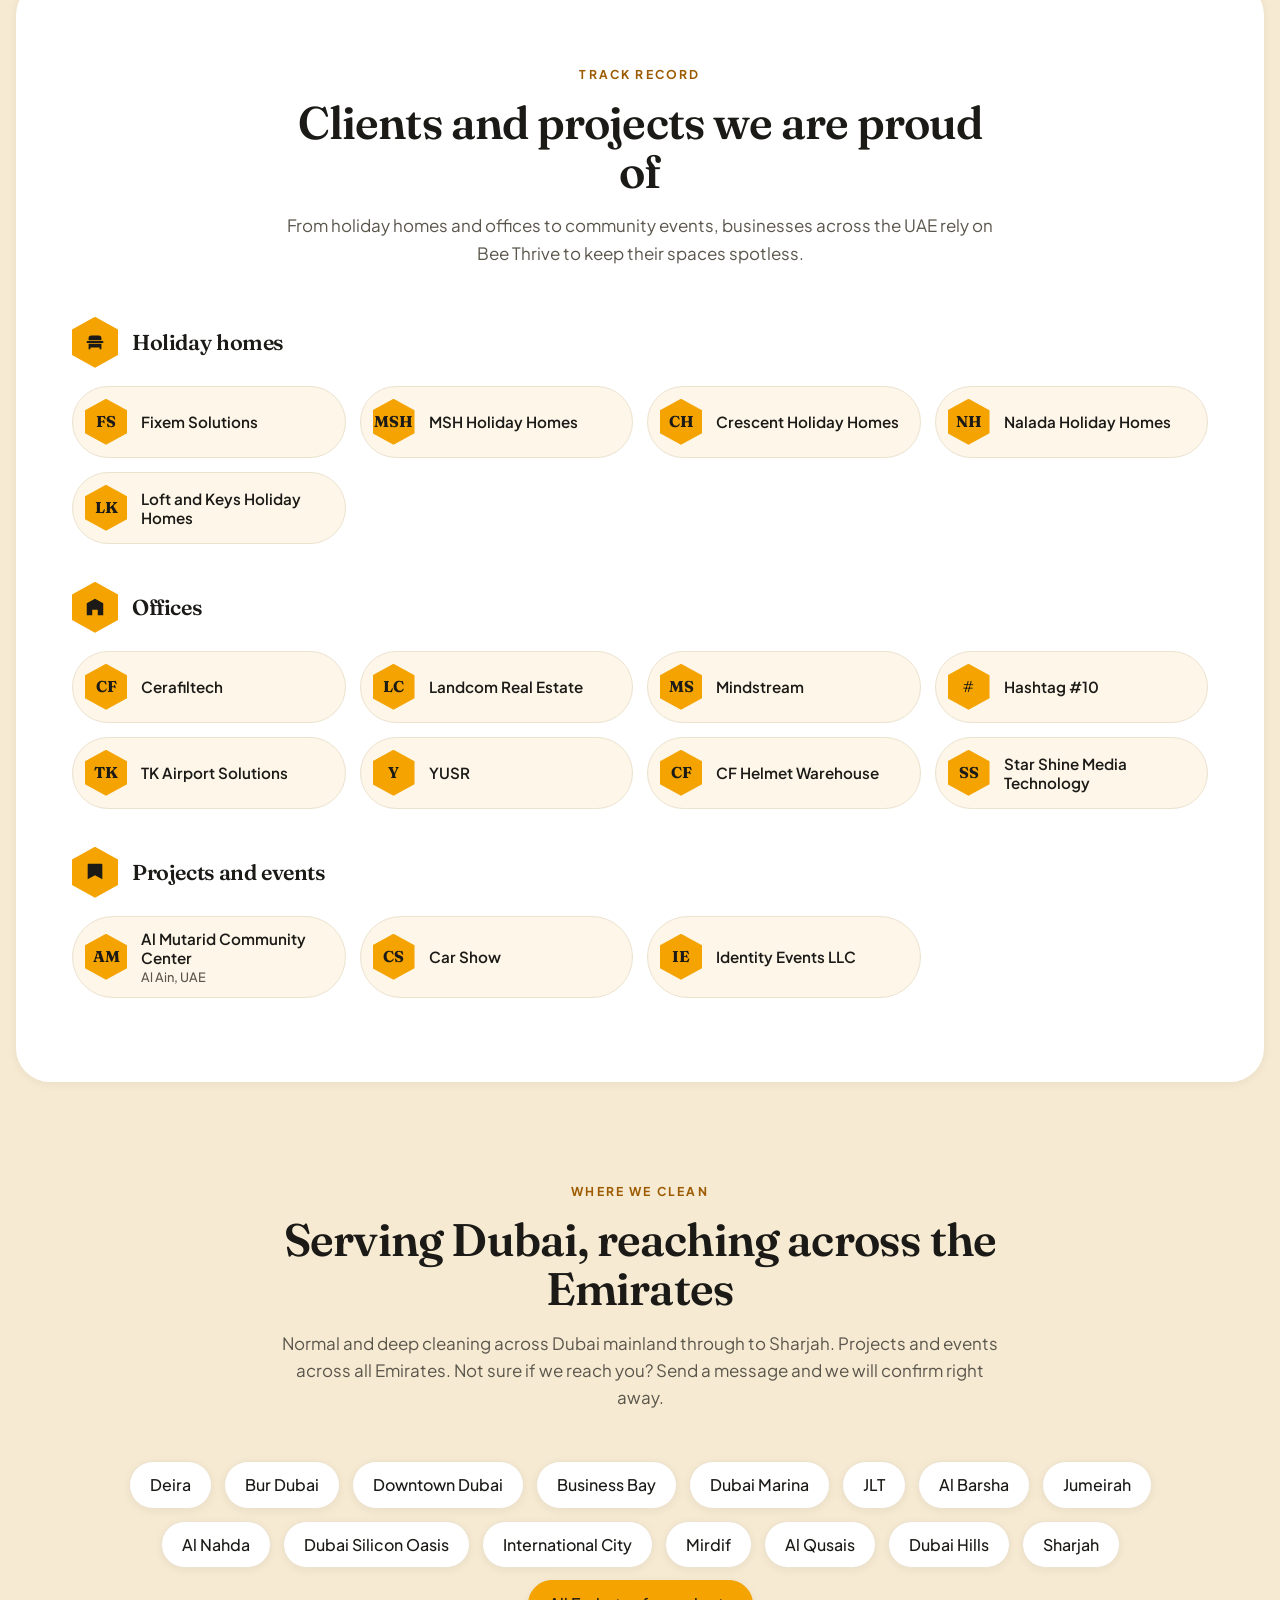
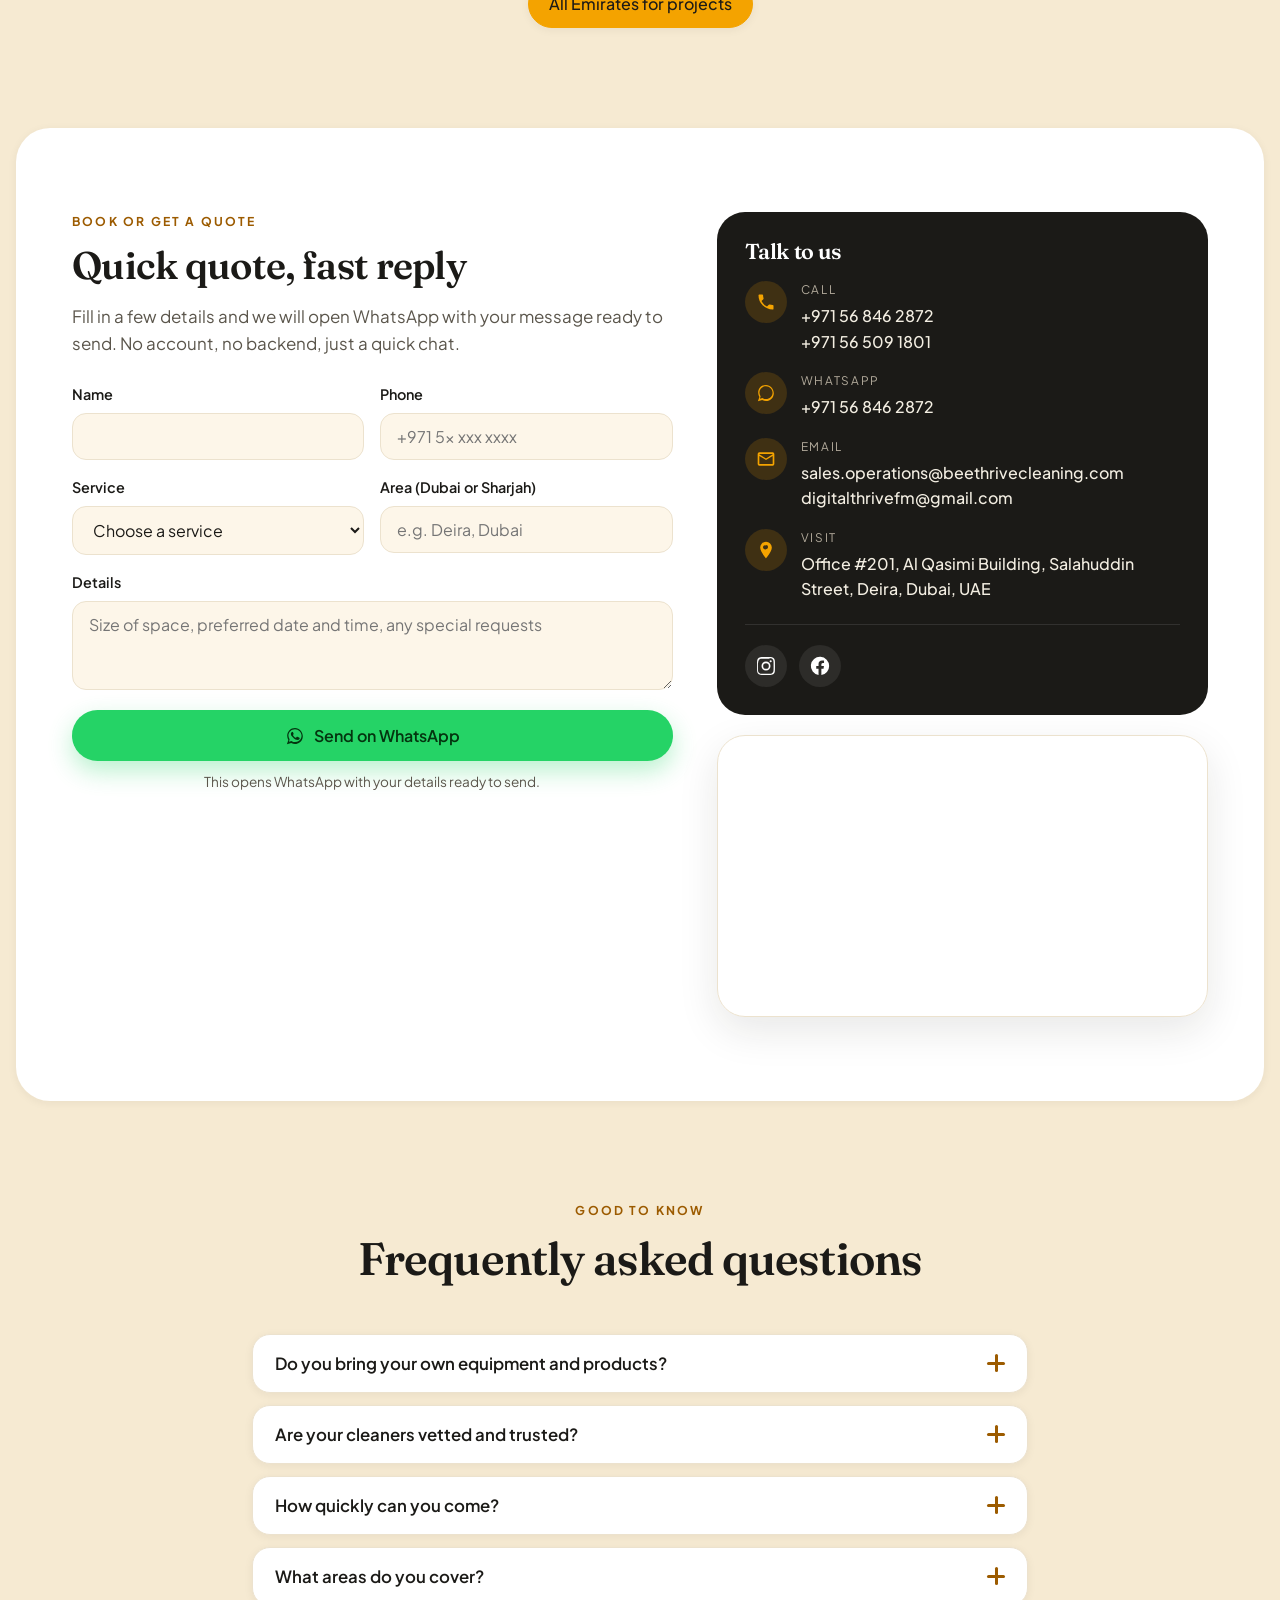
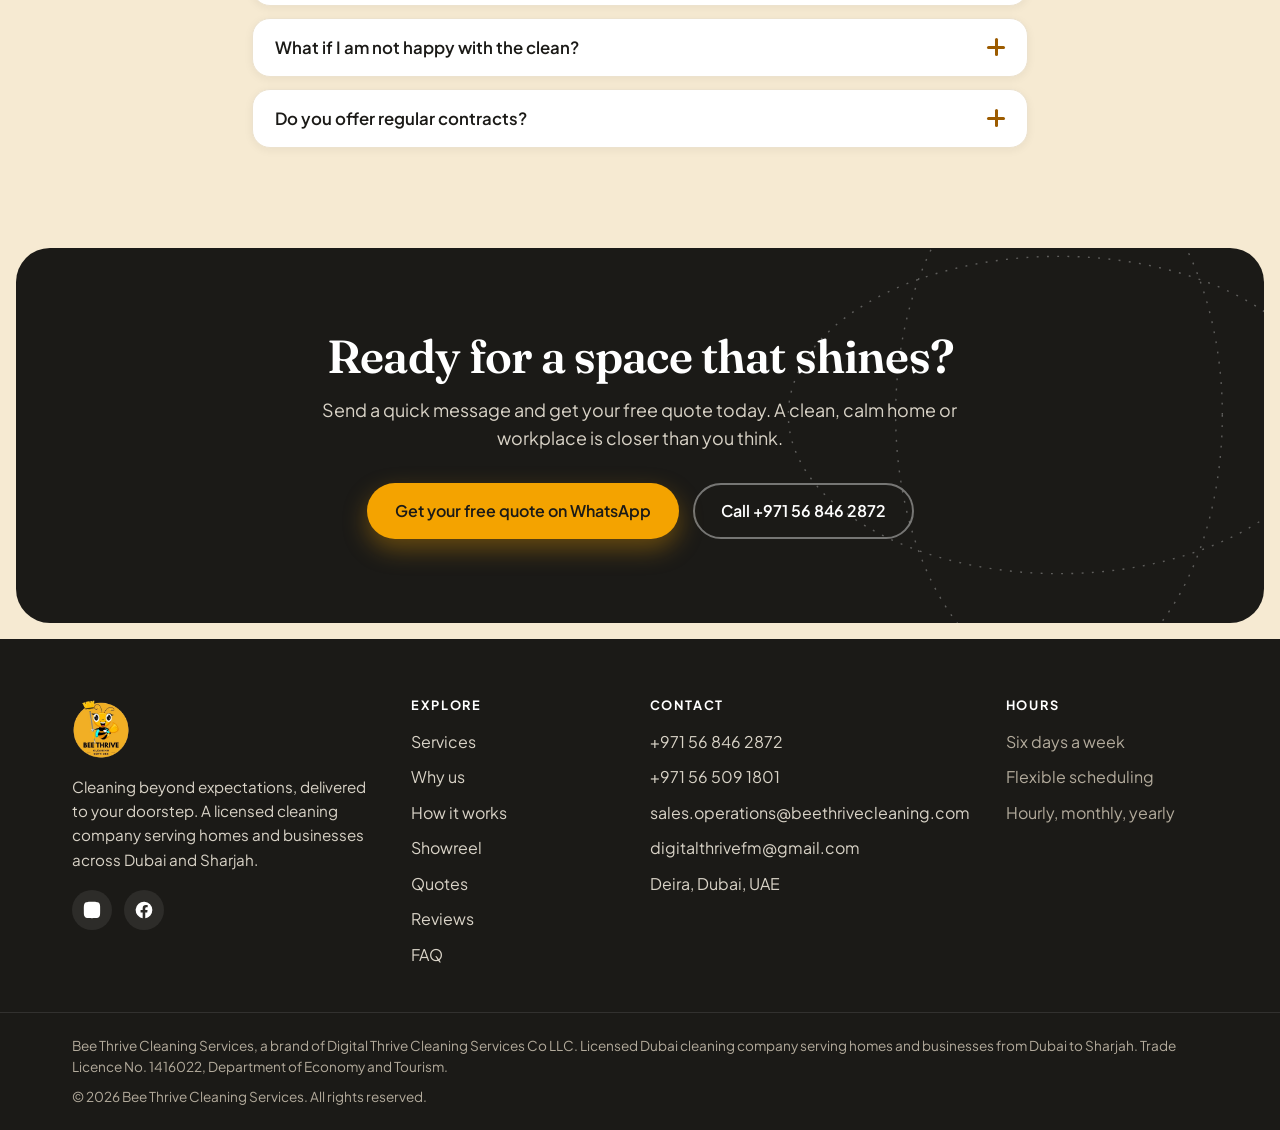
==== commit f182b8d9: "Show Gmail as a second contact email Co-Authored-By: Claude Opus 5.5 <noreply@anthropic.com>" ====
--- a/index.html
+++ b/index.html
@@ -612,6 +612,7 @@
                 <div>
                   <span class="info-label">Email</span>
                   <a data-email href="#">sales.operations@beethrivecleaning.com</a>
+                  <a data-email-secondary href="#">digitalthrivefm@gmail.com</a>
                 </div>
               </li>
               <li>
@@ -731,6 +732,7 @@
           <li><a data-call-primary href="#">+971 56 846 2872</a></li>
           <li><a data-call-secondary href="#">+971 56 509 1801</a></li>
           <li><a data-email href="#">sales.operations@beethrivecleaning.com</a></li>
+          <li><a data-email-secondary href="#">digitalthrivefm@gmail.com</a></li>
           <li><a data-maps href="#">Deira, Dubai, UAE</a></li>
         </ul>
       </div>
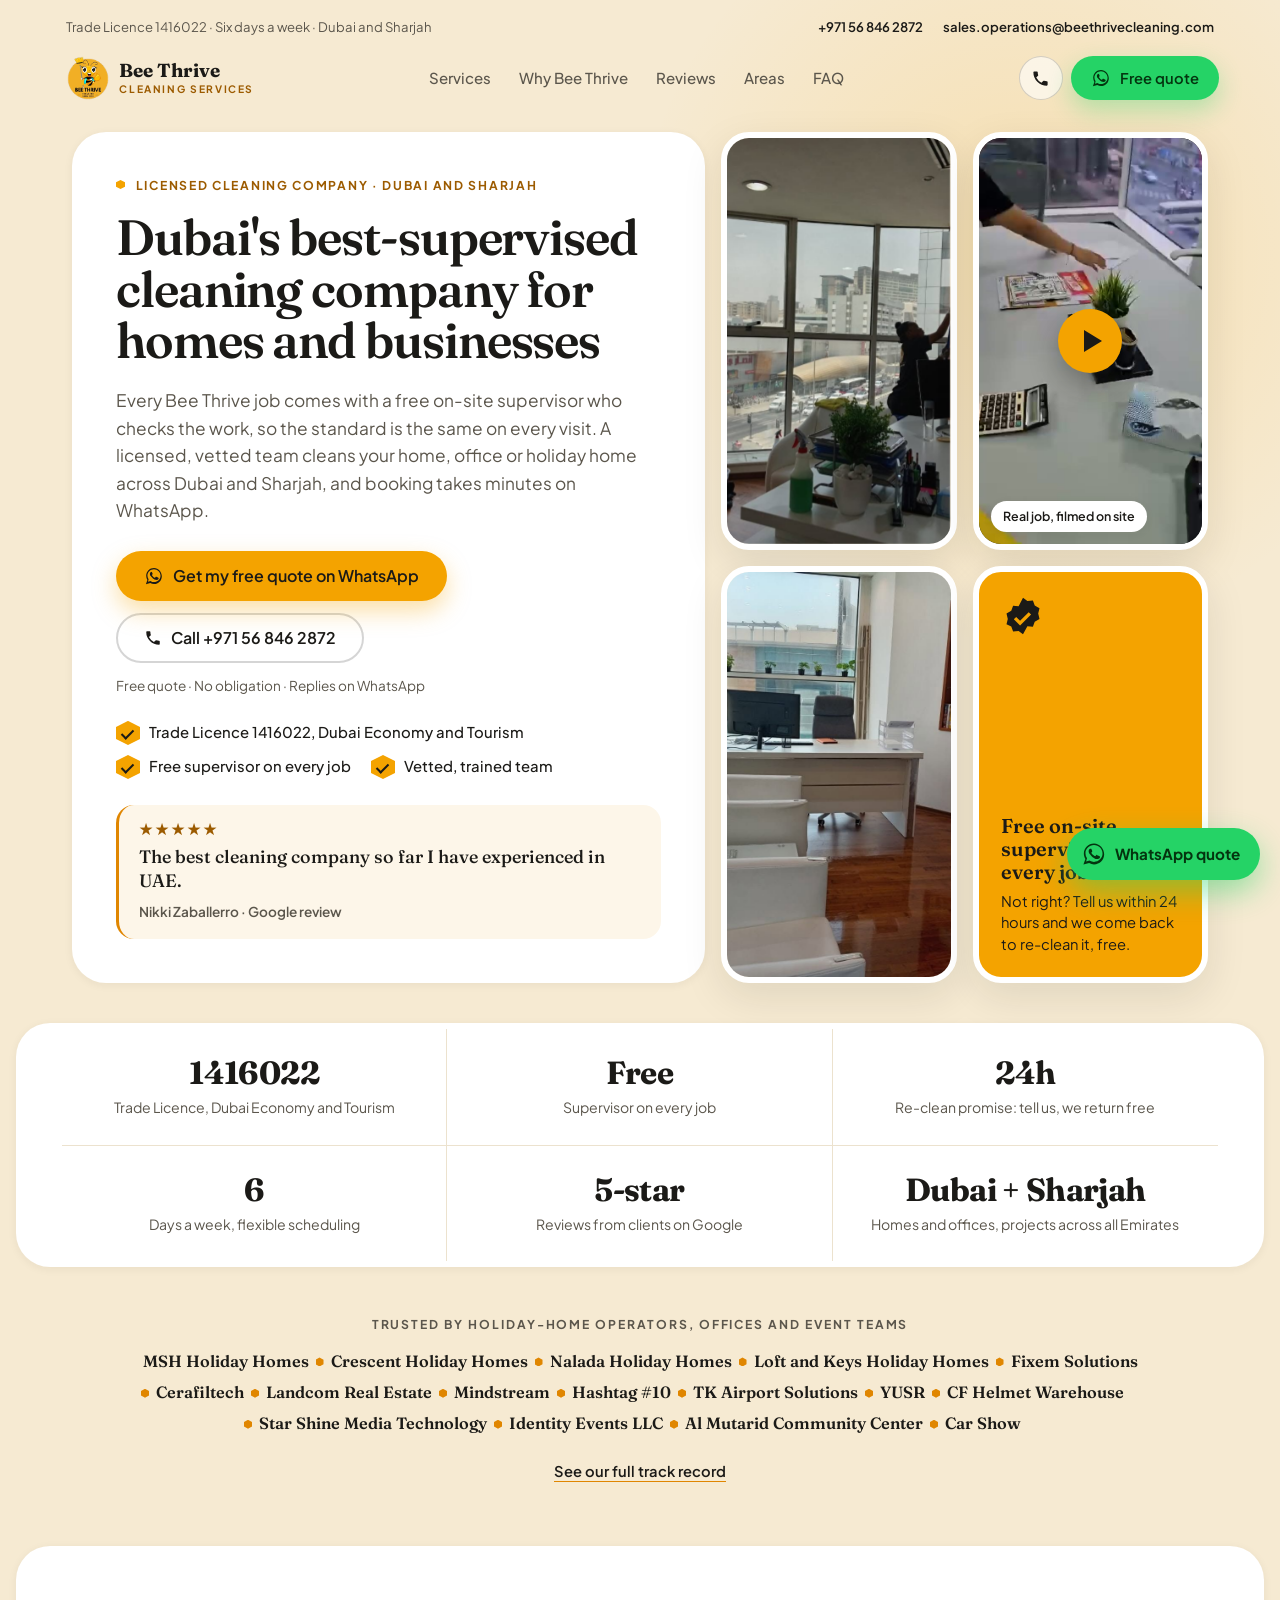
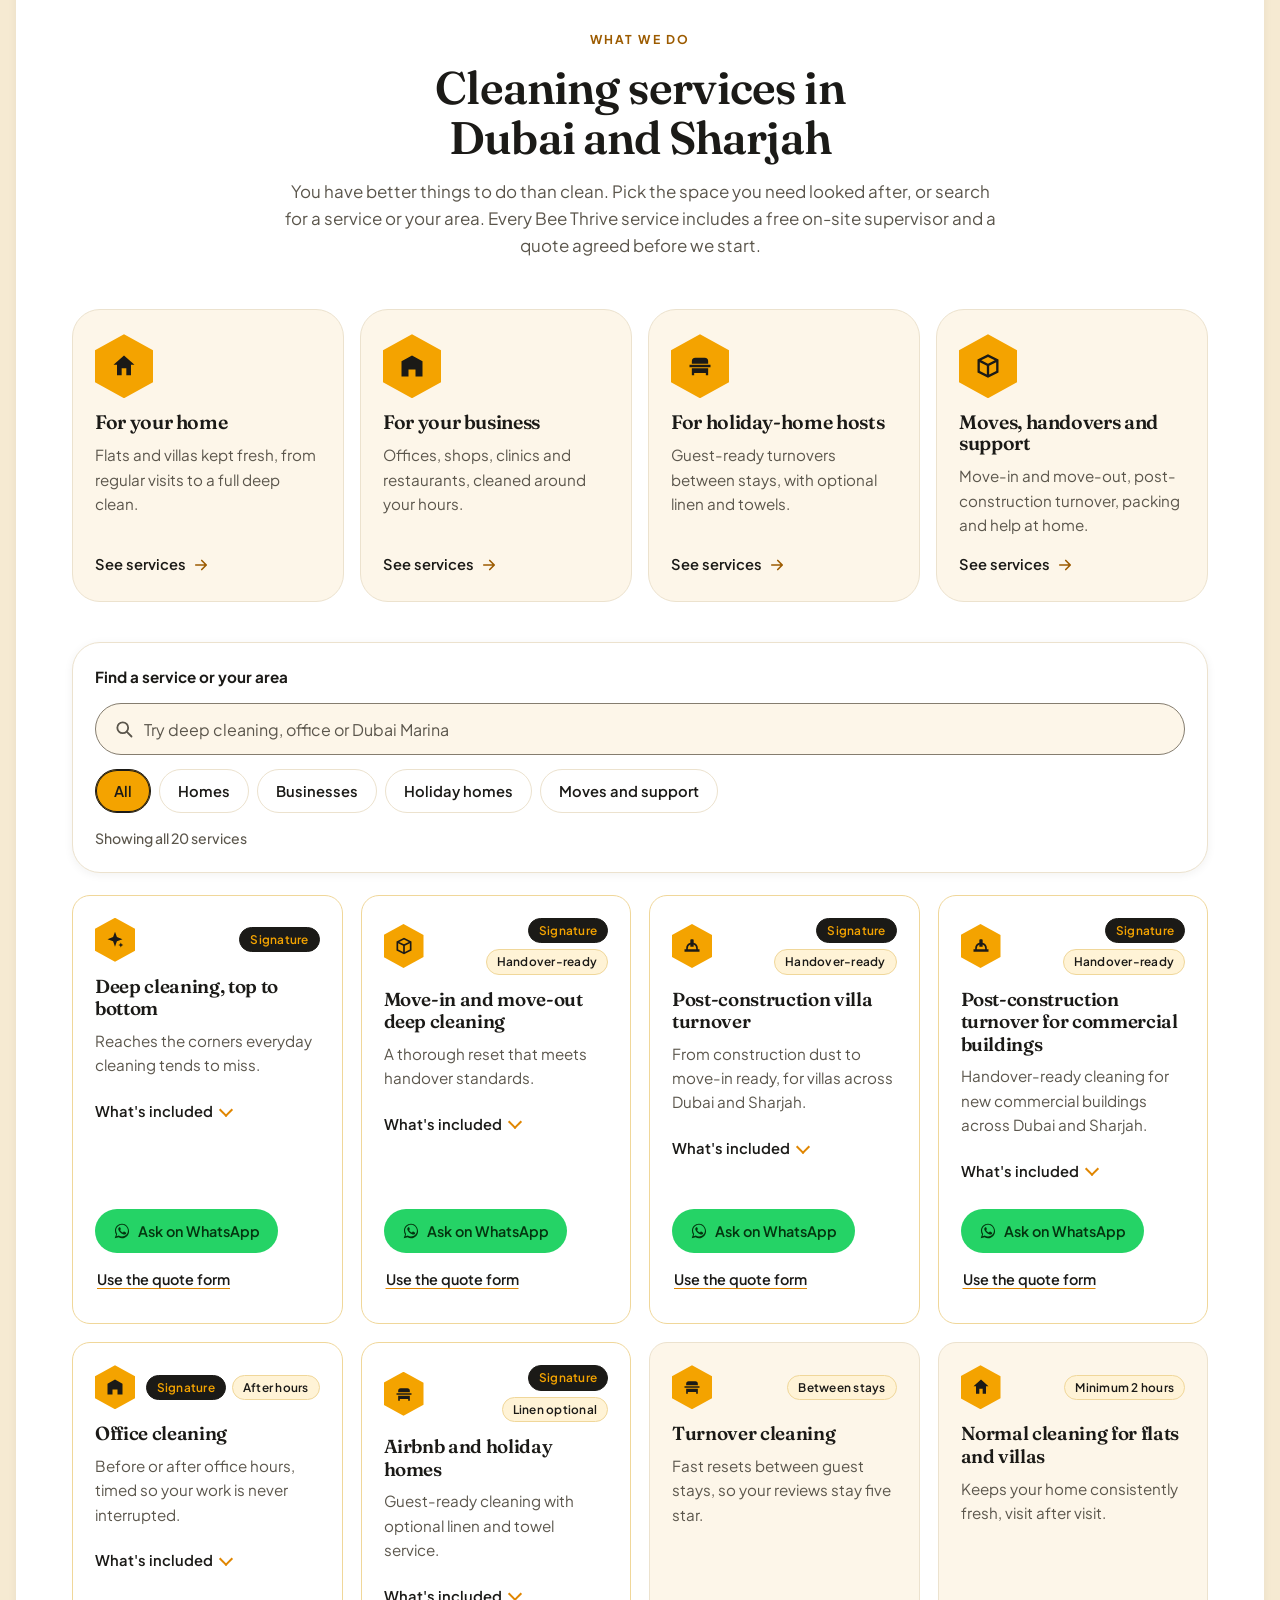
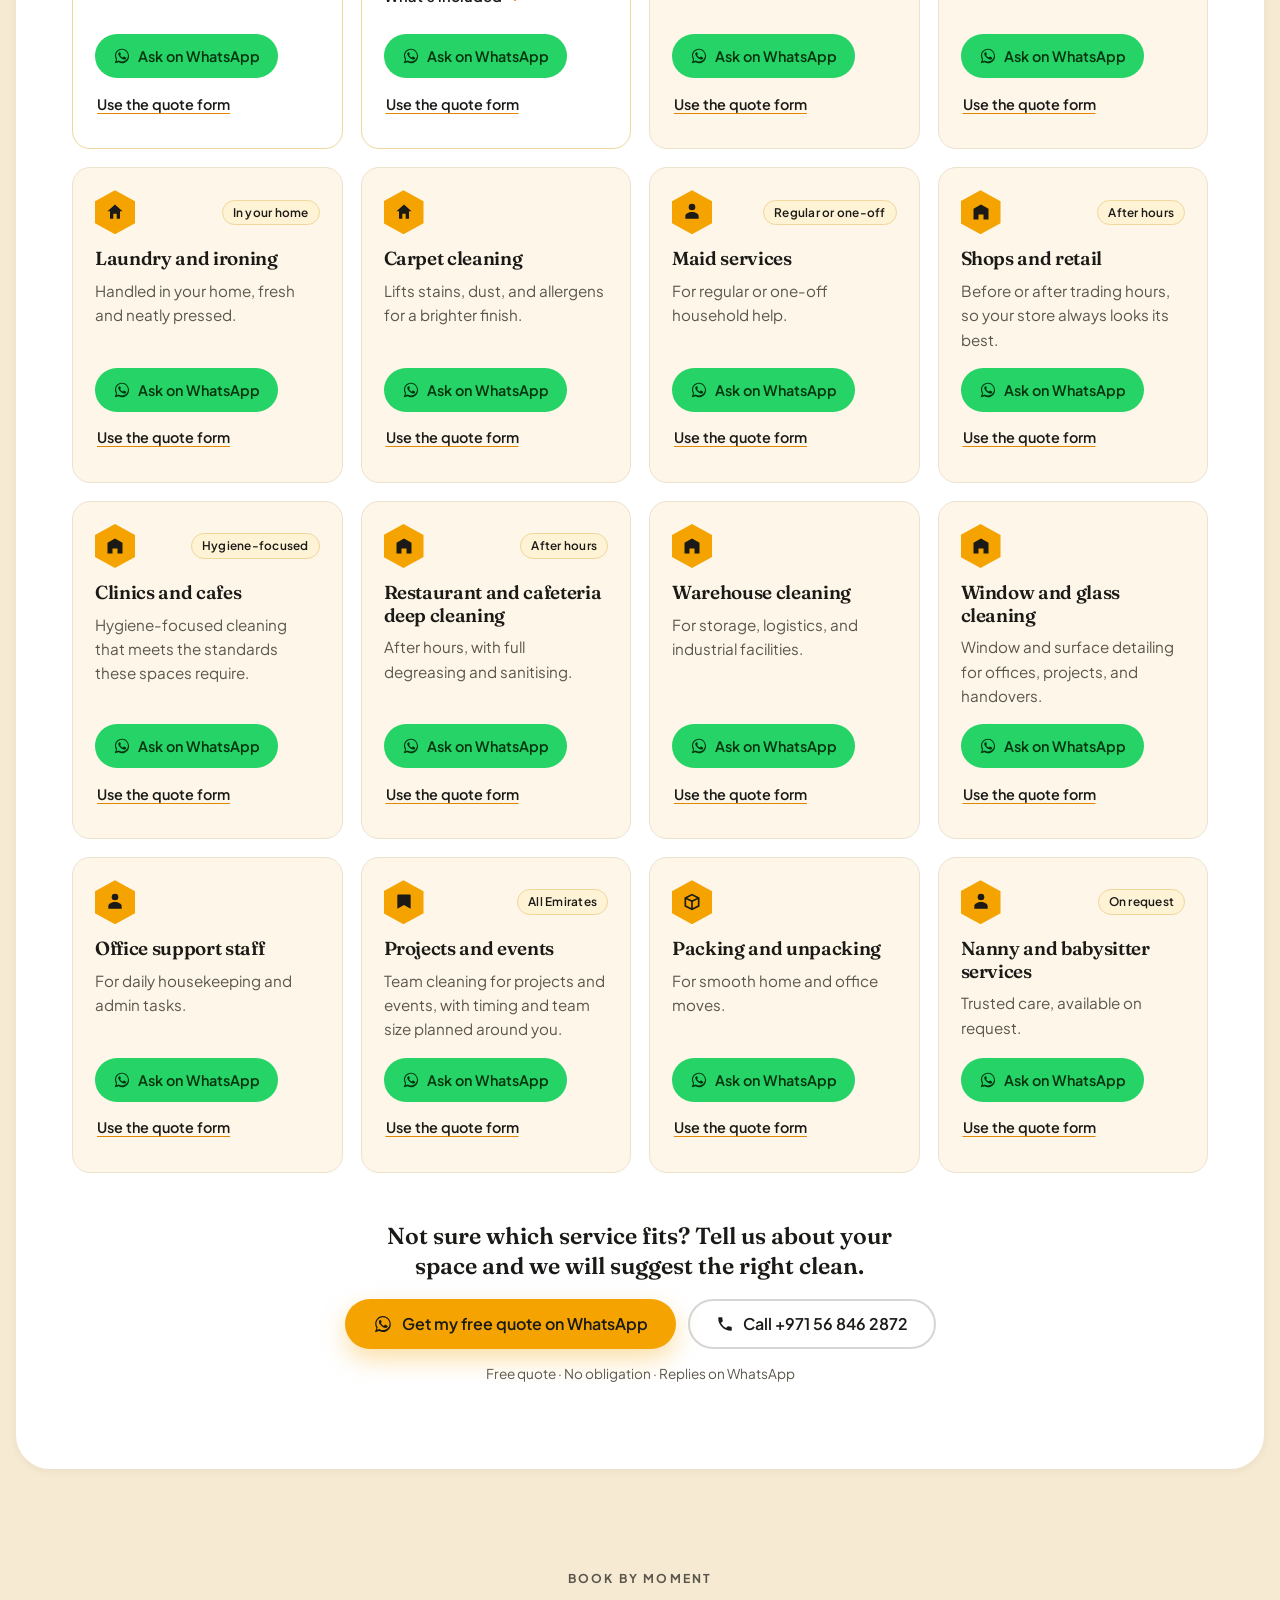
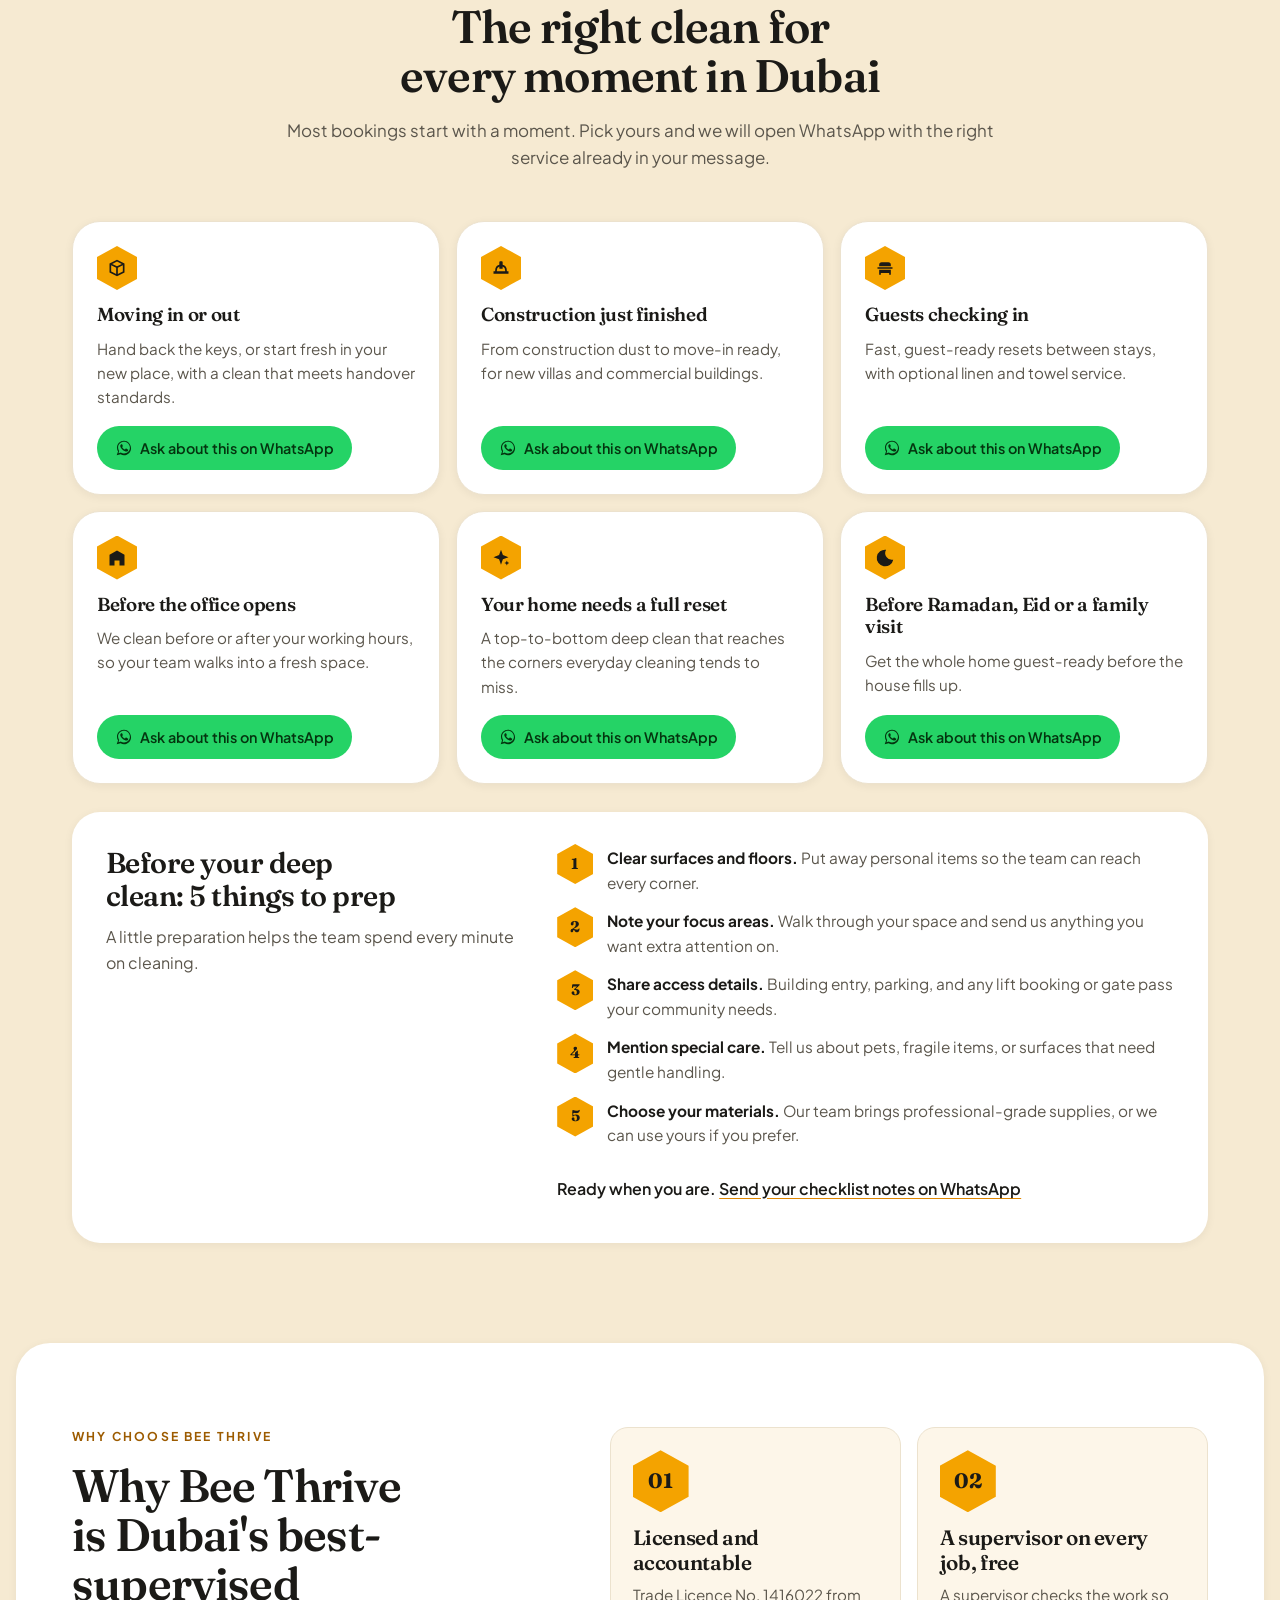
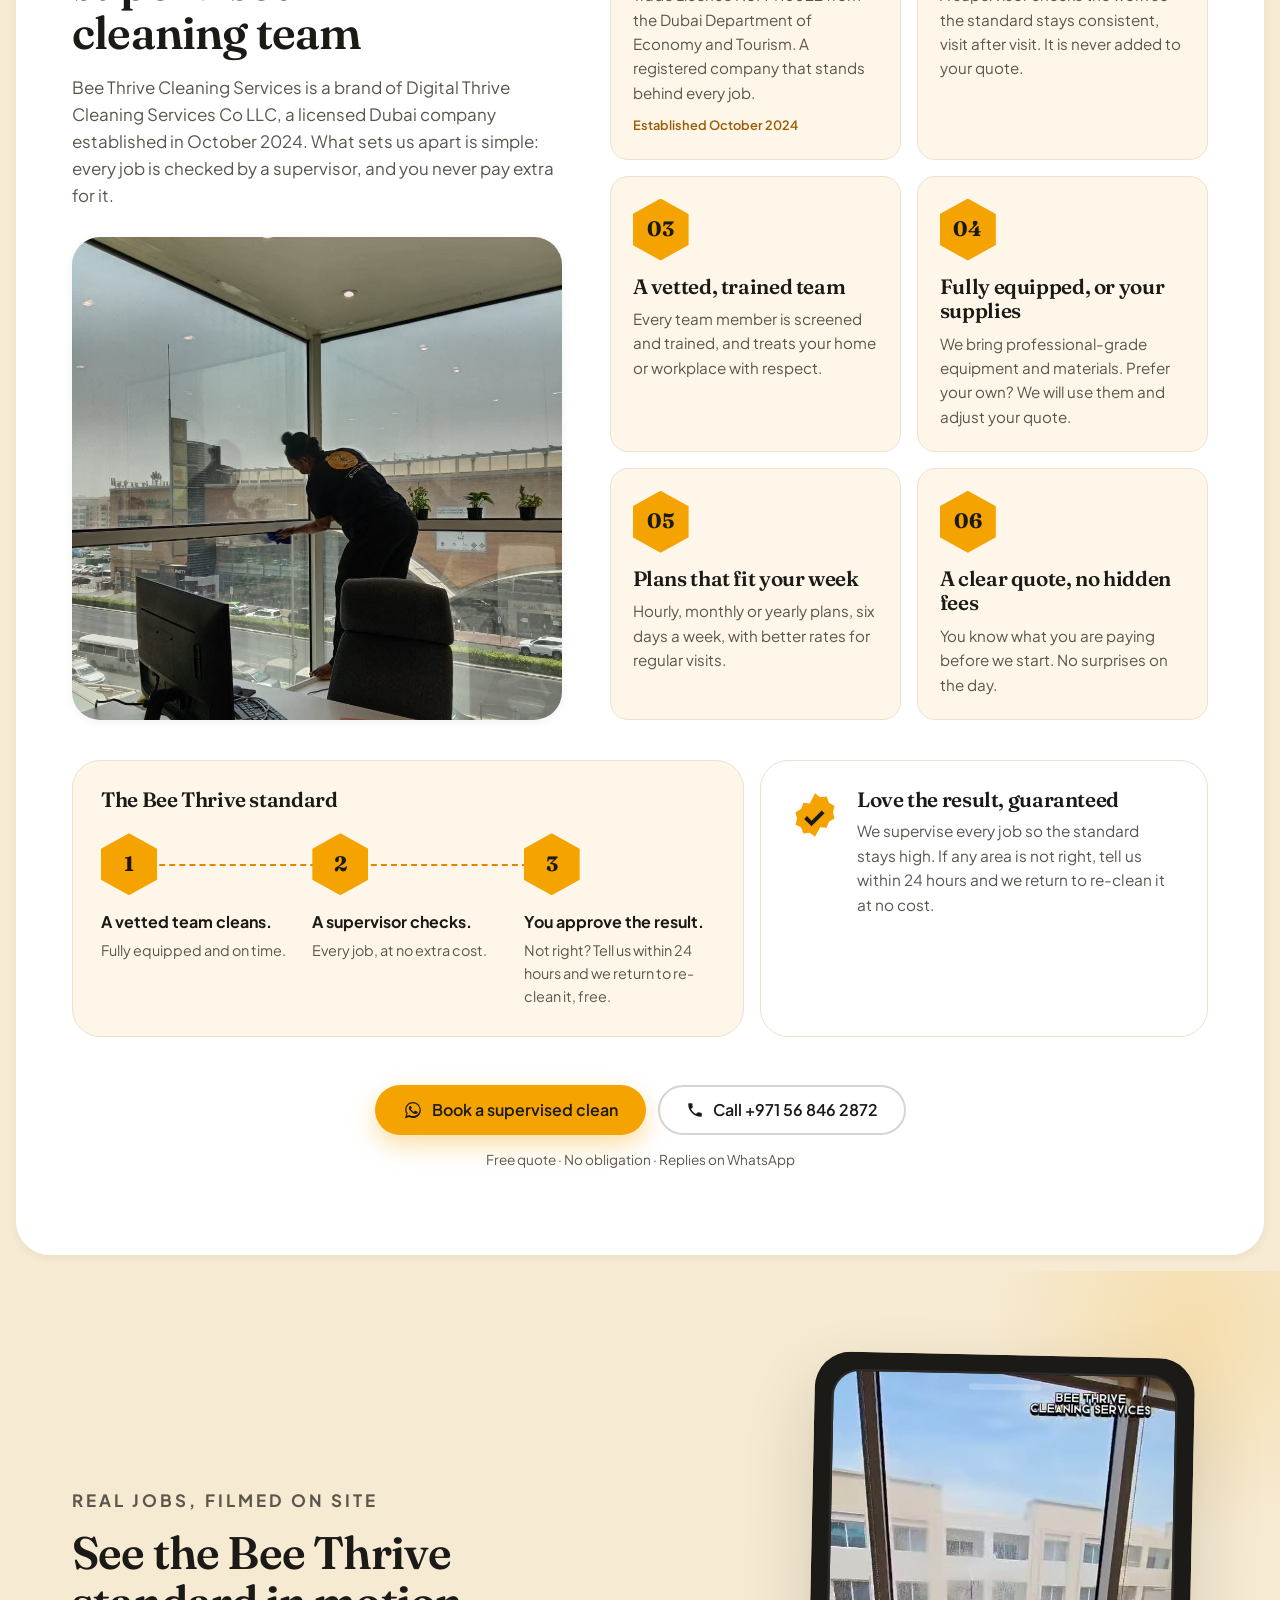
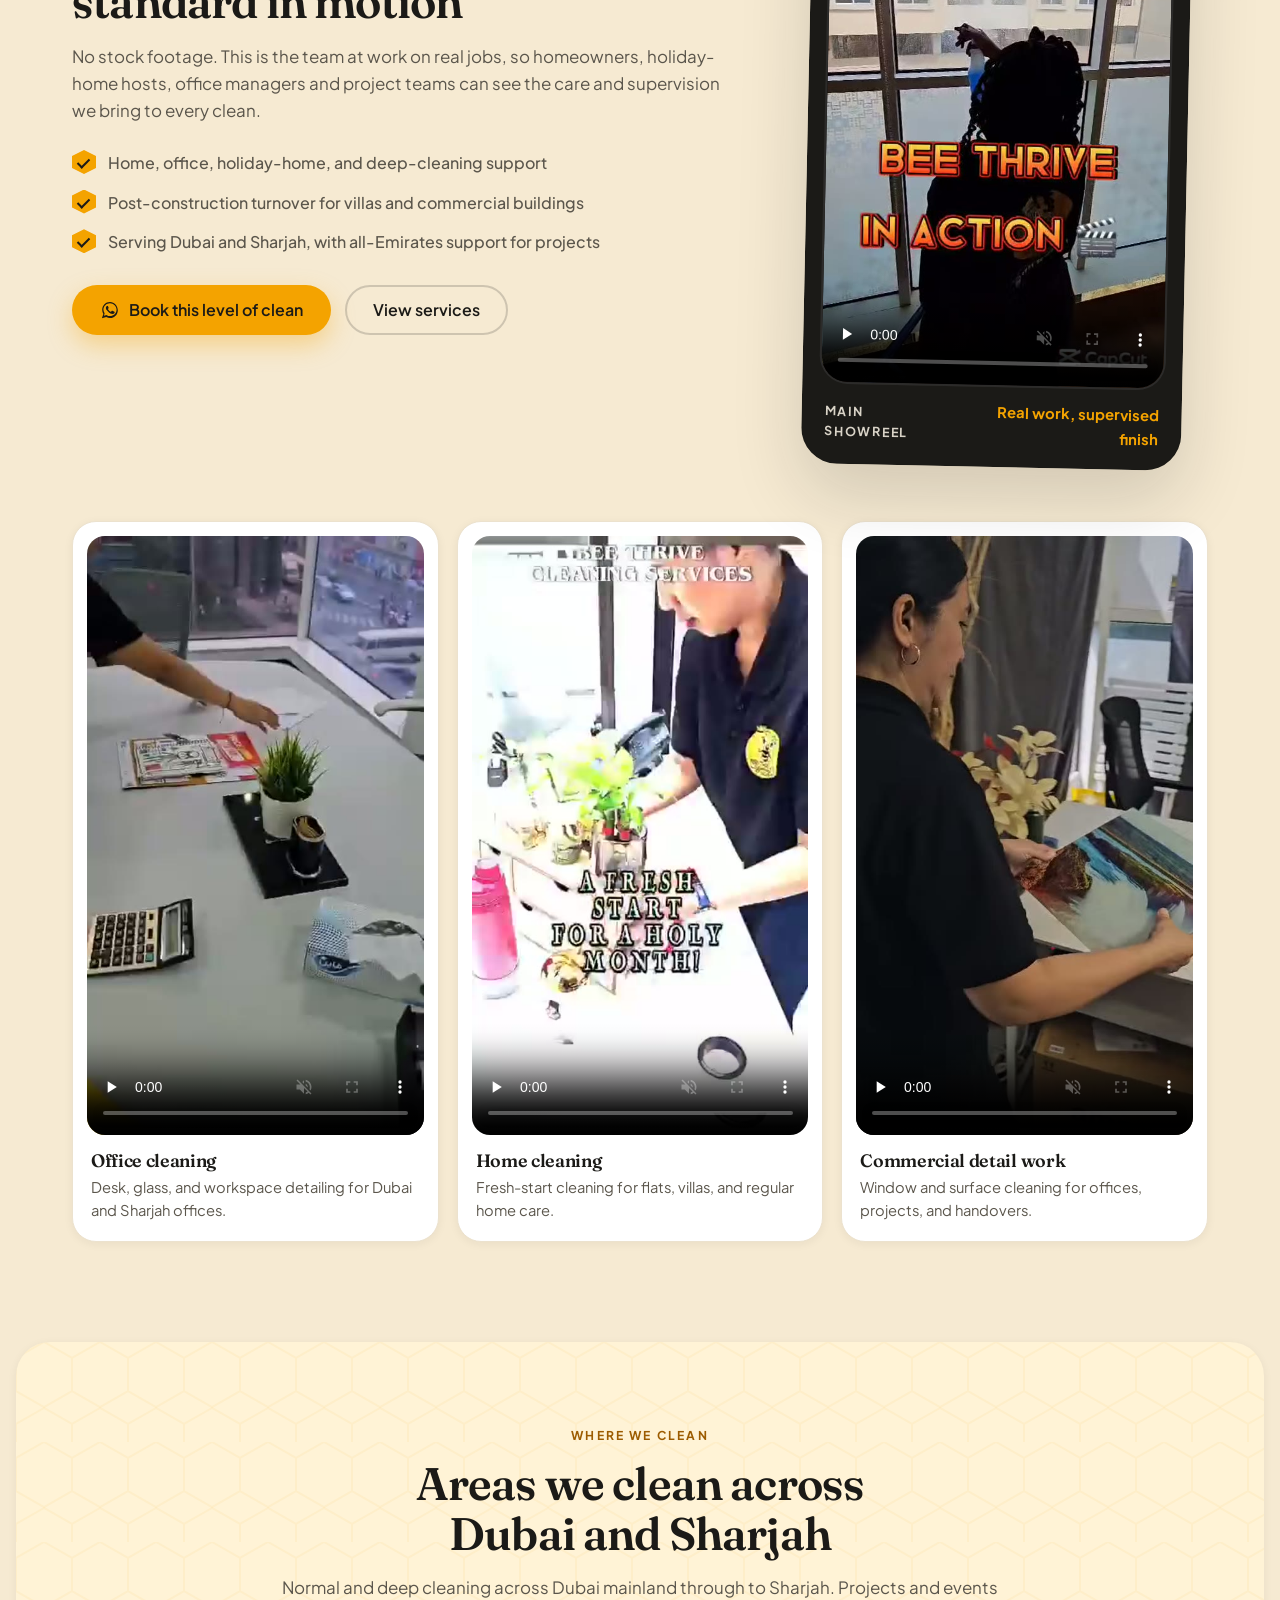
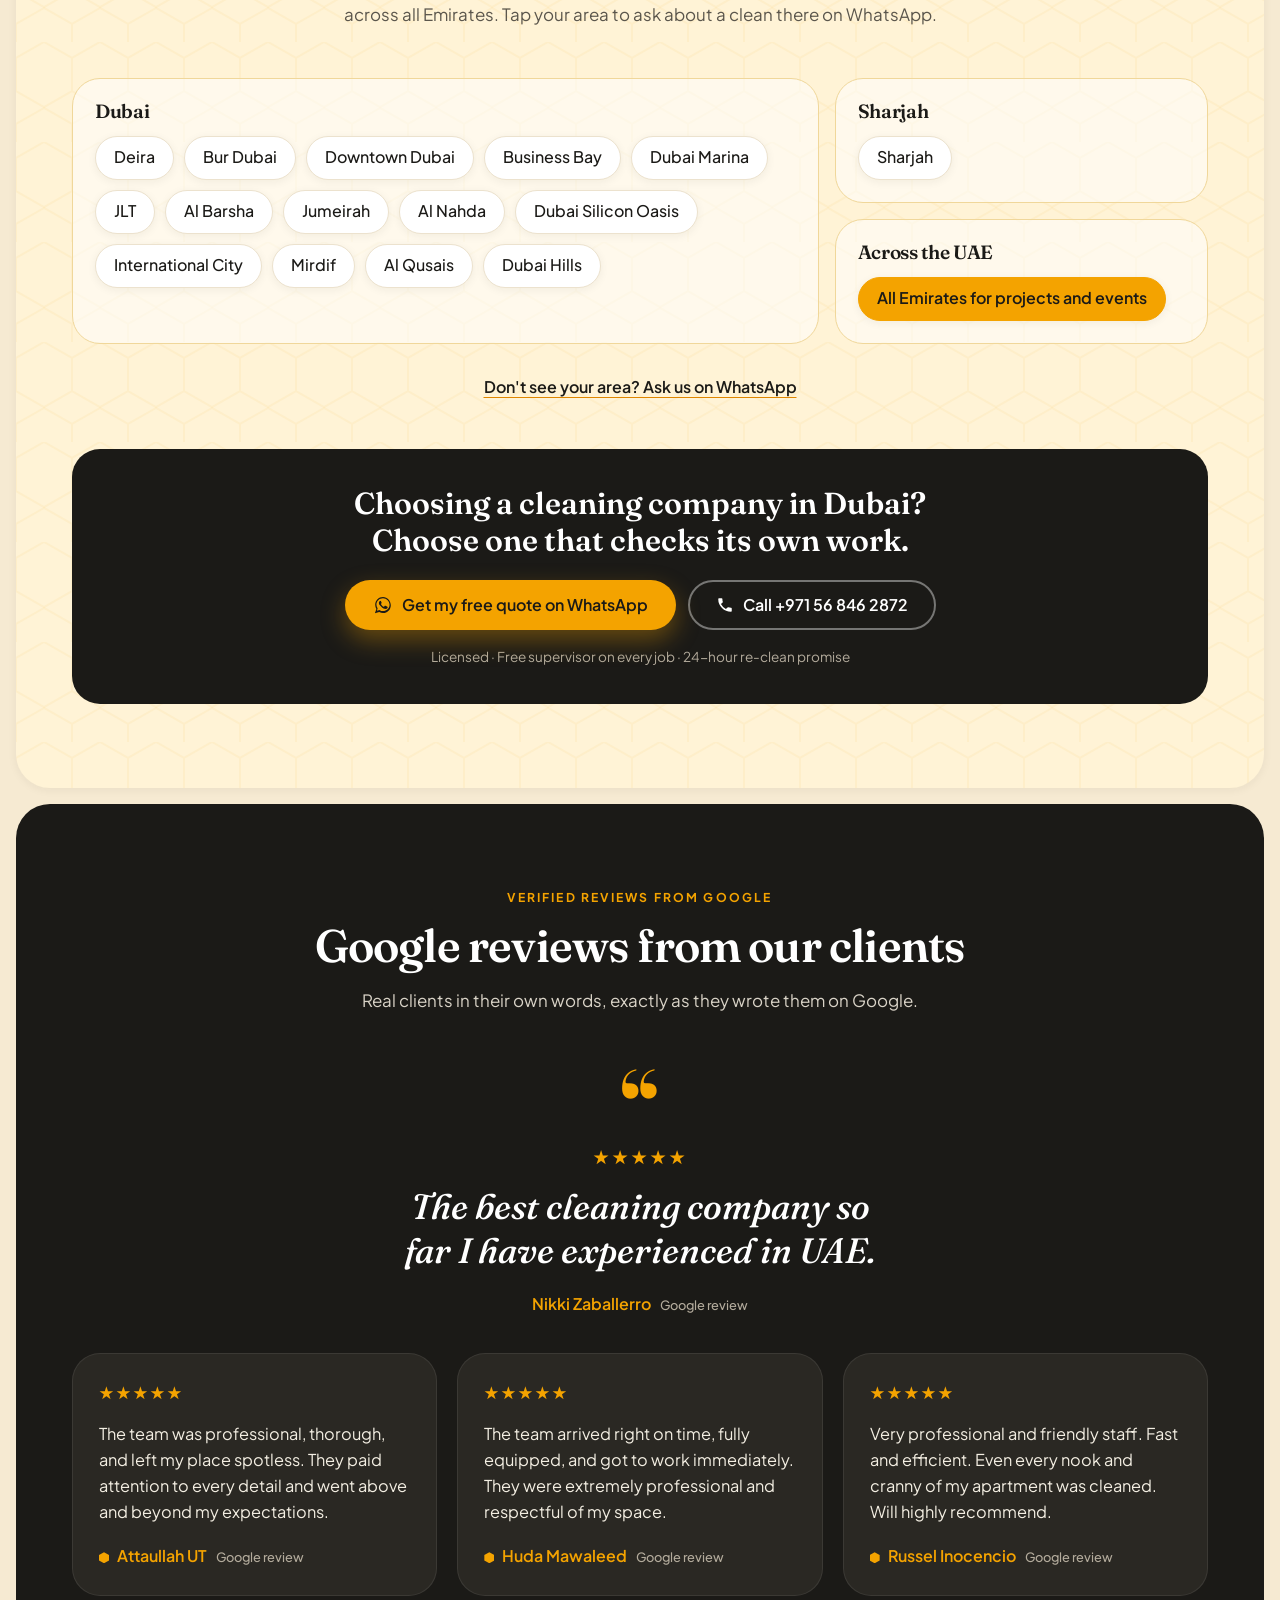
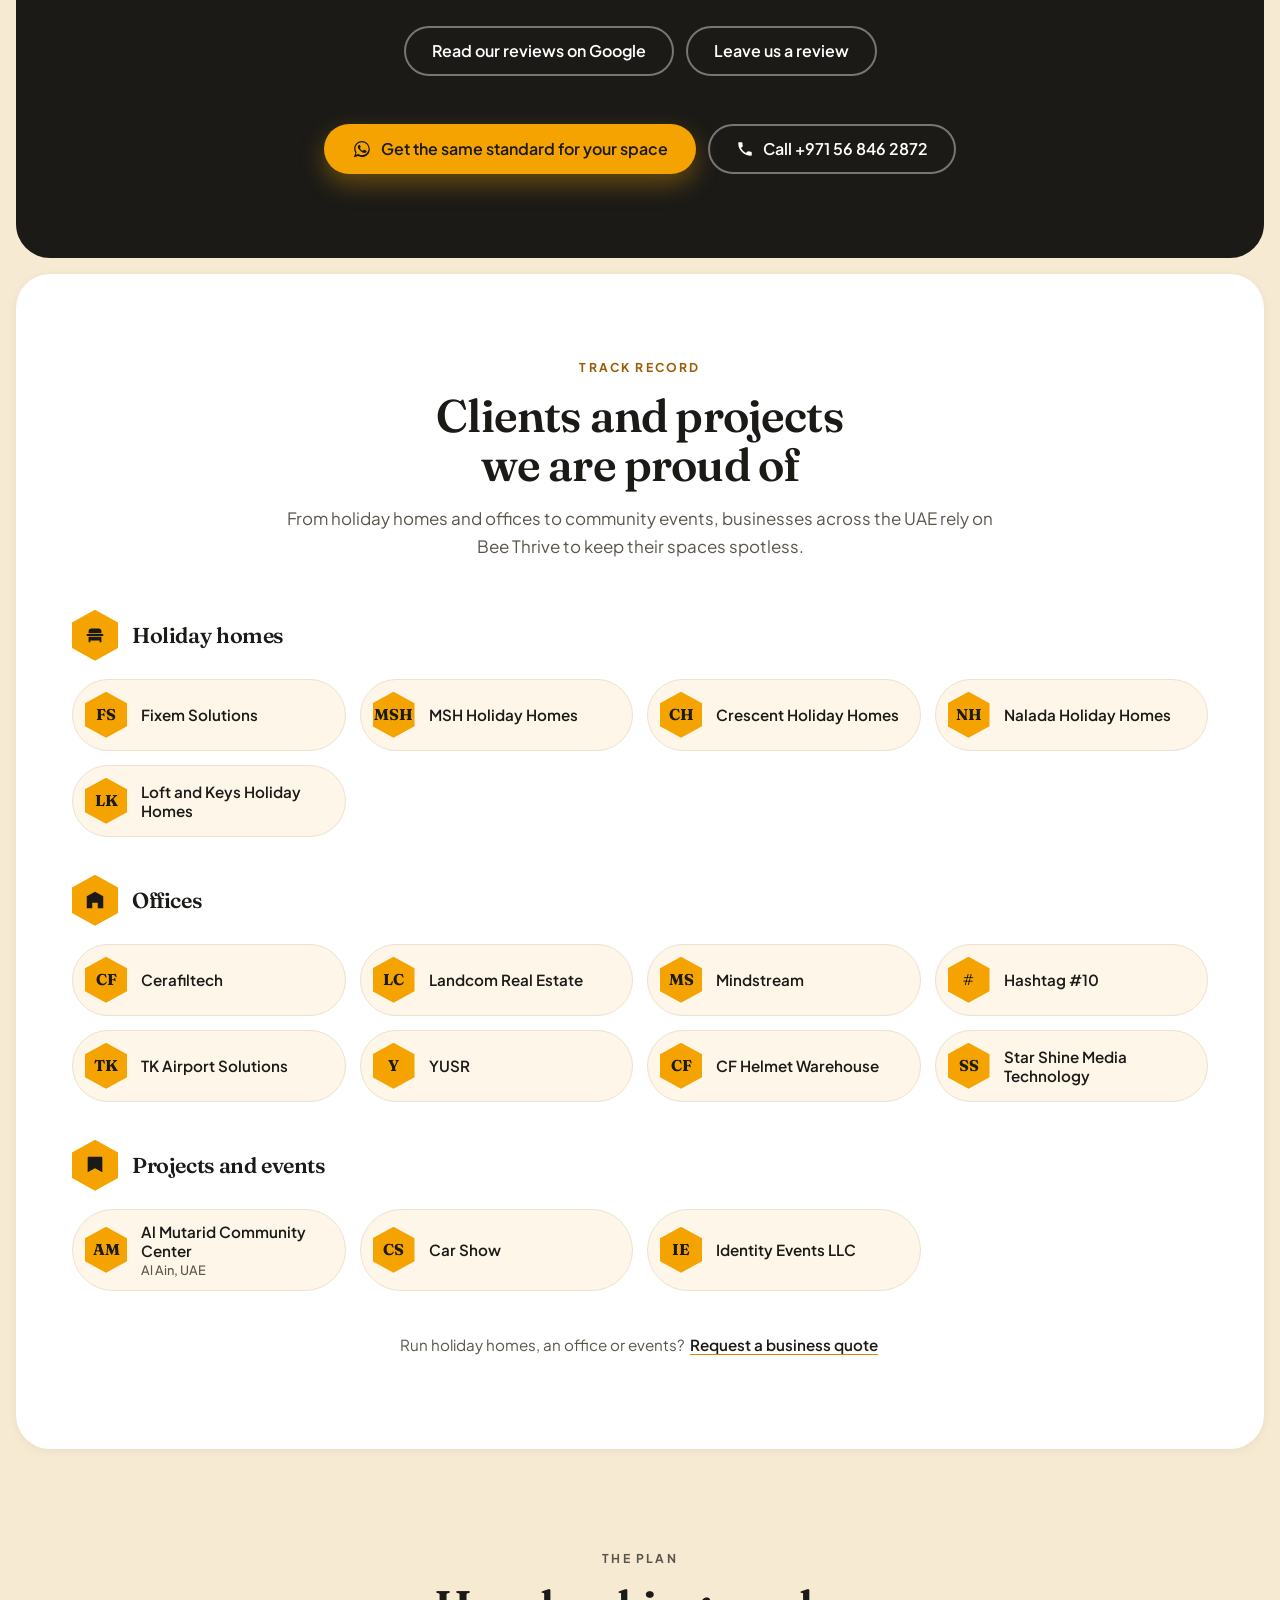
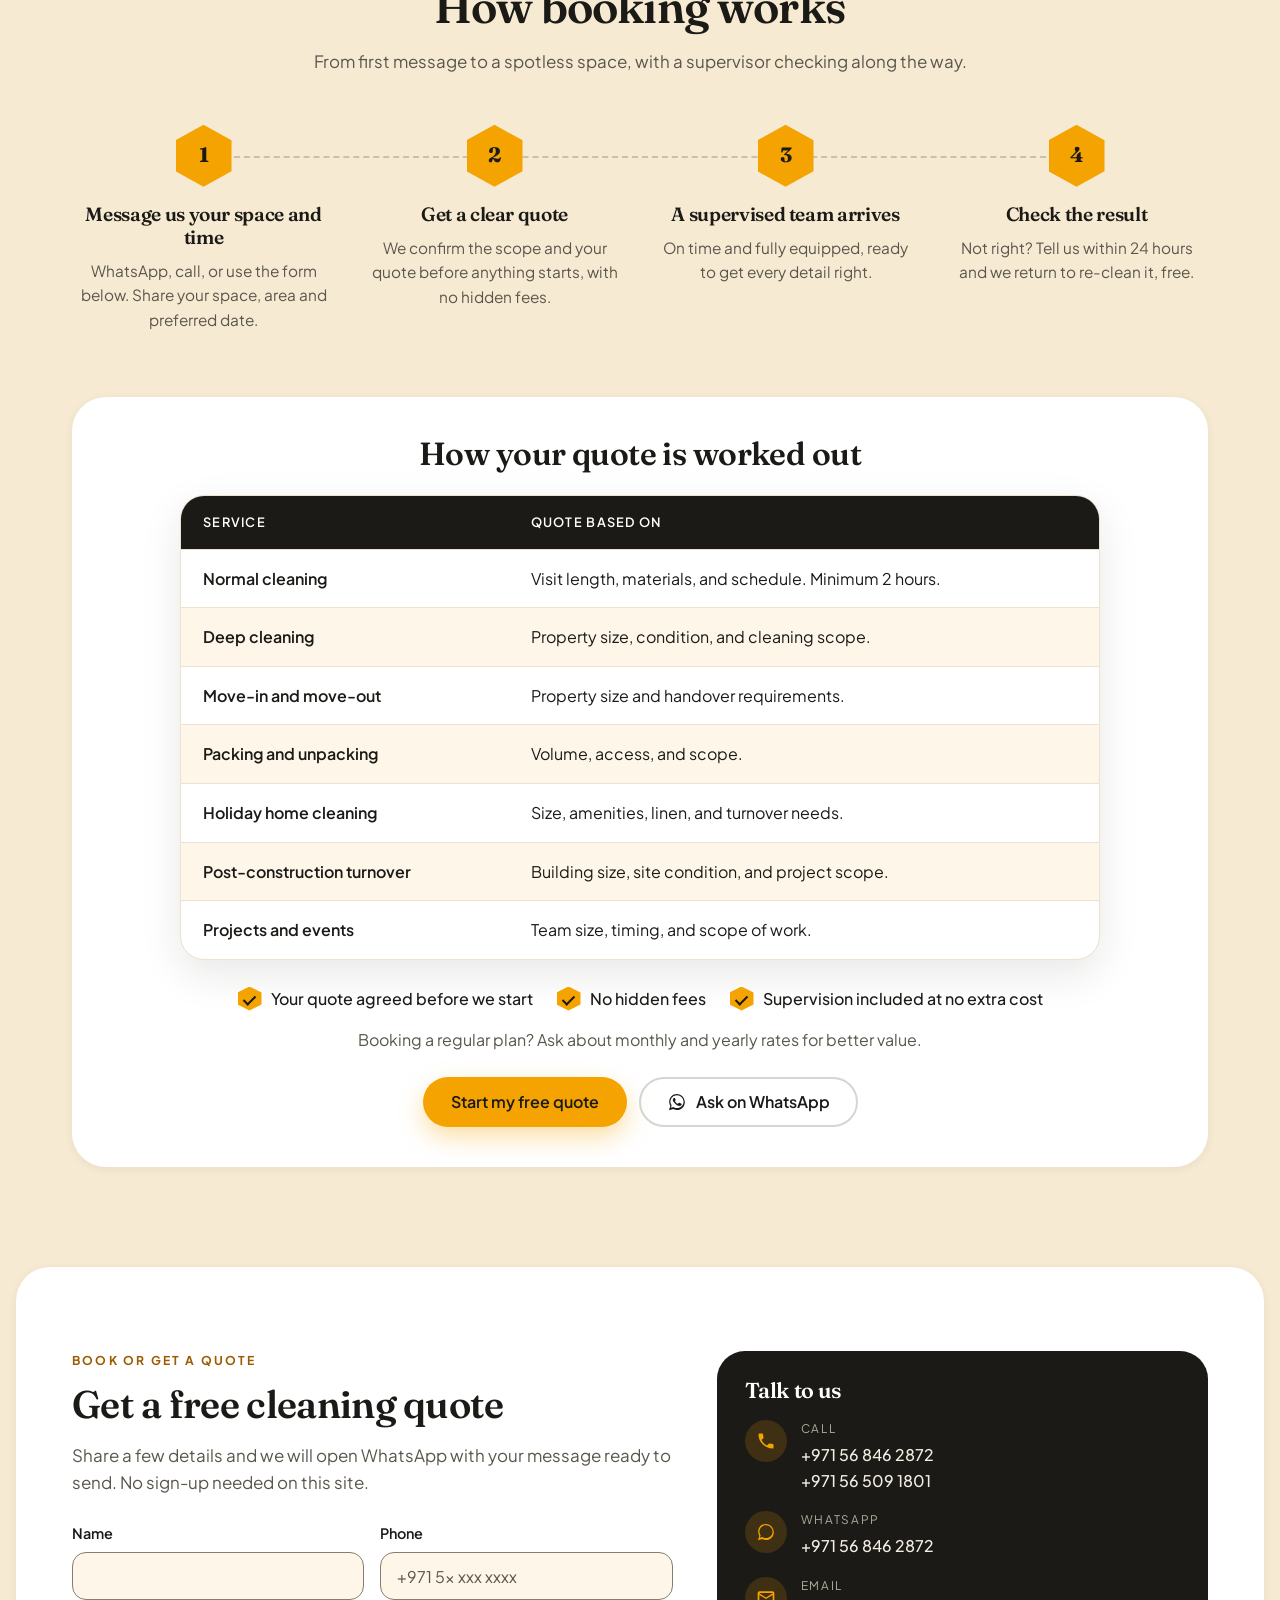
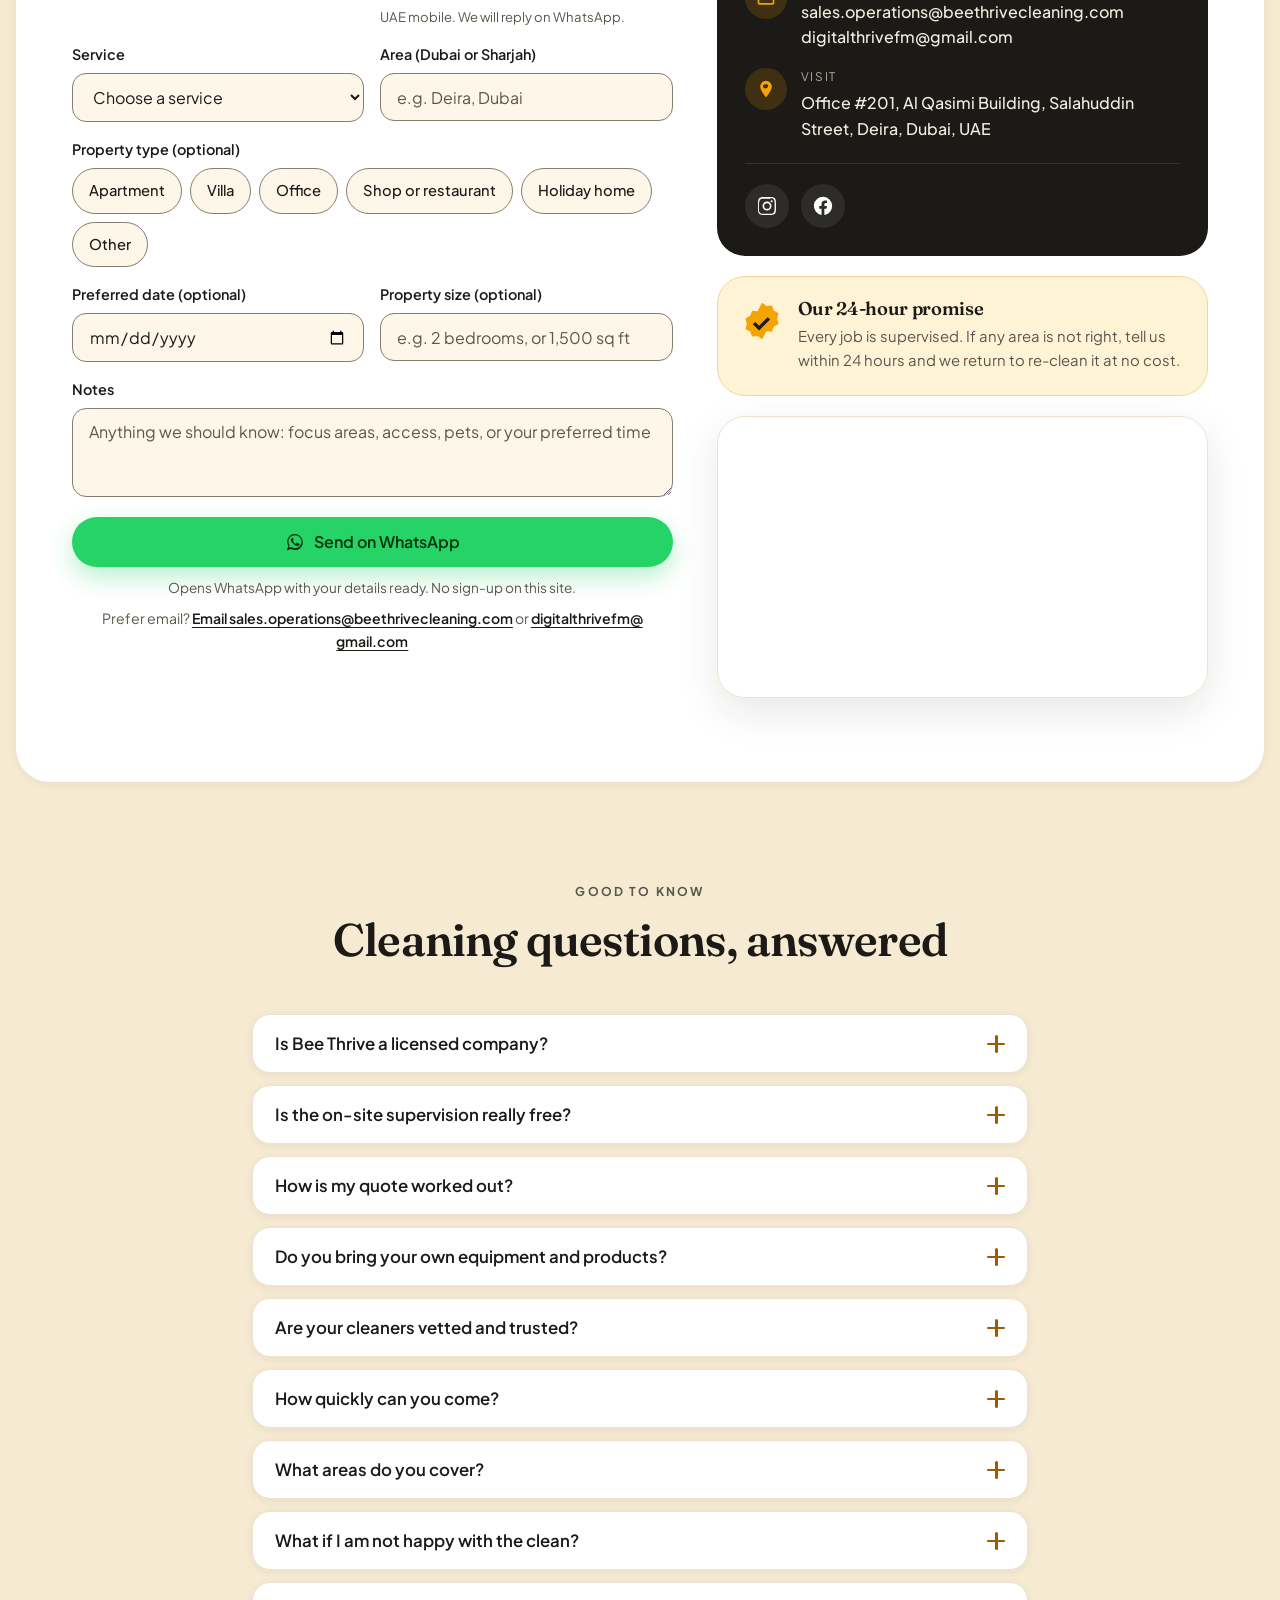
==== commit fb382ab4: "Redesign site around a WhatsApp-first, supervision-led strategy Adopts dubaiclean.com's conversion s" ====
--- a/index.html
+++ b/index.html
@@ -2,10 +2,10 @@
 <html lang="en">
 <head>
   <meta charset="UTF-8" />
-  <meta name="viewport" content="width=device-width, initial-scale=1.0" />
-  <title>Bee Thrive Cleaning Services | Dubai &amp; Sharjah Cleaning Company</title>
-  <meta name="description" content="Licensed Dubai and Sharjah cleaning company. Home, office, deep, move-in, Airbnb and post-construction cleaning with free on-site supervision. Get a free WhatsApp quote." />
-  <meta name="keywords" content="cleaning services Dubai, cleaning company Sharjah, deep cleaning Dubai, post construction cleaning Dubai, villa cleaning, office cleaning Deira, Airbnb cleaning Dubai, move in move out cleaning" />
+  <meta name="viewport" content="width=device-width, initial-scale=1.0, viewport-fit=cover" />
+  <title>Cleaning Company in Dubai &amp; Sharjah | Bee Thrive</title>
+  <meta name="description" content="Licensed Dubai cleaning company with a free on-site supervisor on every job. Homes, offices and holiday homes in Dubai and Sharjah. Free WhatsApp quote." />
+  <meta name="keywords" content="best cleaning company in Dubai, cleaning company in Dubai, cleaning services Dubai, cleaning services Sharjah, deep cleaning Dubai, move in move out cleaning Dubai, post construction cleaning Dubai, office cleaning Dubai, Airbnb cleaning Dubai, cleaning company Deira" />
   <meta name="theme-color" content="#F4A300" />
   <link rel="canonical" href="https://www.beethrivecleaning.com/" />
   <meta name="robots" content="index, follow, max-image-preview:large" />
@@ -22,14 +22,14 @@
   <link rel="apple-touch-icon" href="assets/apple-touch.png" />
   <link rel="manifest" href="site.webmanifest" />
 
-  <!-- Preload the hero image (likely LCP element) -->
-  <link rel="preload" as="image" href="assets/work-windows-2.jpg" fetchpriority="high" />
+  <!-- Preload the hero photo on wide screens only (on phones it sits below the hero card) -->
+  <link rel="preload" as="image" href="assets/work-windows-2.jpg" fetchpriority="high" media="(min-width: 941px)" />
 
   <!-- Open Graph / Twitter -->
   <meta property="og:type" content="website" />
   <meta property="og:site_name" content="Bee Thrive Cleaning Services" />
-  <meta property="og:title" content="Bee Thrive Cleaning Services | Dubai &amp; Sharjah Cleaning Company" />
-  <meta property="og:description" content="A licensed cleaning company across Dubai and Sharjah that leaves your home or business spotless, so you get your time back. Vetted team with free on-site supervision." />
+  <meta property="og:title" content="Bee Thrive | Dubai's Best-Supervised Cleaning Company" />
+  <meta property="og:description" content="A licensed cleaning company for homes and businesses in Dubai and Sharjah, with a free supervisor on every job. Get a free quote on WhatsApp." />
   <meta property="og:image" content="https://www.beethrivecleaning.com/assets/og-cover.jpg" />
   <meta property="og:image:width" content="1200" />
   <meta property="og:image:height" content="630" />
@@ -37,17 +37,17 @@
   <meta property="og:locale" content="en_AE" />
   <meta property="og:url" content="https://www.beethrivecleaning.com/" />
   <meta name="twitter:card" content="summary_large_image" />
-  <meta name="twitter:title" content="Bee Thrive Cleaning Services | Dubai &amp; Sharjah Cleaning Company" />
-  <meta name="twitter:description" content="A licensed cleaning company across Dubai and Sharjah that leaves your home or business spotless, so you get your time back. Get a free WhatsApp quote." />
+  <meta name="twitter:title" content="Bee Thrive | Dubai's Best-Supervised Cleaning Company" />
+  <meta name="twitter:description" content="A licensed cleaning company for homes and businesses in Dubai and Sharjah, with a free supervisor on every job. Get a free quote on WhatsApp." />
   <meta name="twitter:image" content="https://www.beethrivecleaning.com/assets/og-cover.jpg" />
 
   <!-- Fonts: loaded without blocking render, with a no-JS fallback -->
   <link rel="preconnect" href="https://fonts.googleapis.com" />
   <link rel="preconnect" href="https://fonts.gstatic.com" crossorigin />
-  <link rel="preload" as="style" href="https://fonts.googleapis.com/css2?family=Fraunces:opsz,wght@9..144,400;9..144,500;9..144,600;9..144,700&family=Plus+Jakarta+Sans:wght@400;500;600;700&display=swap" />
-  <link rel="stylesheet" href="https://fonts.googleapis.com/css2?family=Fraunces:opsz,wght@9..144,400;9..144,500;9..144,600;9..144,700&family=Plus+Jakarta+Sans:wght@400;500;600;700&display=swap" media="print" onload="this.media='all'" />
+  <link rel="preload" as="style" href="https://fonts.googleapis.com/css2?family=Fraunces:ital,opsz,wght@0,9..144,400;0,9..144,500;0,9..144,600;0,9..144,700;1,9..144,500&family=Plus+Jakarta+Sans:wght@400;500;600;700&display=swap" />
+  <link rel="stylesheet" href="https://fonts.googleapis.com/css2?family=Fraunces:ital,opsz,wght@0,9..144,400;0,9..144,500;0,9..144,600;0,9..144,700;1,9..144,500&family=Plus+Jakarta+Sans:wght@400;500;600;700&display=swap" media="print" onload="this.media='all'" />
   <noscript>
-    <link rel="stylesheet" href="https://fonts.googleapis.com/css2?family=Fraunces:opsz,wght@9..144,400;9..144,500;9..144,600;9..144,700&family=Plus+Jakarta+Sans:wght@400;500;600;700&display=swap" />
+    <link rel="stylesheet" href="https://fonts.googleapis.com/css2?family=Fraunces:ital,opsz,wght@0,9..144,400;0,9..144,500;0,9..144,600;0,9..144,700;1,9..144,500&family=Plus+Jakarta+Sans:wght@400;500;600;700&display=swap" />
   </noscript>
 
   <link rel="stylesheet" href="styles.css" />
@@ -55,11 +55,38 @@
 <body>
   <a class="skip-link" href="#main">Skip to content</a>
 
+  <!-- Icon sprite: each icon is drawn once and reused with <use href="#i-..."> -->
+  <svg class="svg-sprite" aria-hidden="true" focusable="false" xmlns="http://www.w3.org/2000/svg">
+    <symbol id="i-wa" viewBox="0 0 32 32"><path d="M16 3C9 3 3.5 8.5 3.5 15.5c0 2.4.7 4.7 1.9 6.7L3 29l7-1.8c1.9 1 4 1.6 6 1.6 7 0 12.5-5.5 12.5-12.5S23 3 16 3zm0 22.7c-1.8 0-3.6-.5-5.1-1.4l-.4-.2-4.2 1.1 1.1-4.1-.3-.4a10 10 0 01-1.6-5.5c0-5.6 4.6-10.2 10.5-10.2S26.5 9.9 26.5 15.5 21.9 25.7 16 25.7zm5.8-7.6c-.3-.2-1.9-.9-2.2-1-.3-.1-.5-.2-.7.2-.2.3-.8 1-1 1.2-.2.2-.4.2-.7.1-.3-.2-1.4-.5-2.6-1.6-1-.9-1.6-1.9-1.8-2.3-.2-.3 0-.5.1-.7l.5-.6c.2-.2.2-.3.4-.6.1-.2 0-.4 0-.6l-1-2.3c-.3-.6-.5-.5-.7-.5h-.6c-.2 0-.6.1-.9.4-.3.3-1.2 1.1-1.2 2.8s1.2 3.3 1.4 3.5c.2.2 2.5 3.8 6 5.3.8.4 1.5.6 2 .7.8.3 1.6.2 2.2.1.7-.1 1.9-.8 2.2-1.5.3-.7.3-1.4.2-1.5-.1-.2-.3-.3-.6-.4z"/></symbol>
+    <symbol id="i-phone" viewBox="0 0 24 24"><path d="M6.6 10.8a15.6 15.6 0 006.6 6.6l2.2-2.2a1 1 0 011-.24 11.4 11.4 0 003.6.57 1 1 0 011 1V20a1 1 0 01-1 1A17 17 0 013 4a1 1 0 011-1h3.5a1 1 0 011 1c0 1.25.2 2.46.57 3.6a1 1 0 01-.25 1z"/></symbol>
+    <symbol id="i-home" viewBox="0 0 24 24"><path d="M12 3l9 8h-3v9h-4v-6h-4v6H6v-9H3l9-8z"/></symbol>
+    <symbol id="i-business" viewBox="0 0 24 24"><path d="M3 21V8l9-5 9 5v13h-6v-6H9v6H3z"/></symbol>
+    <symbol id="i-holiday" viewBox="0 0 24 24"><path d="M3 11h18v2H3zm2 3h14v6h-2v-2H7v2H5v-6zm3-9h8a3 3 0 013 3v2H5V8a3 3 0 013-3z"/></symbol>
+    <symbol id="i-person" viewBox="0 0 24 24"><path d="M12 2a4 4 0 014 4 4 4 0 01-8 0 4 4 0 014-4zm0 10c4 0 8 2 8 5v3H4v-3c0-3 4-5 8-5z"/></symbol>
+    <symbol id="i-box" viewBox="0 0 24 24"><path d="M12 2l9 4.5v11L12 22l-9-4.5v-11L12 2zm0 2.2L6.2 7.1 12 10l5.8-2.9L12 4.2zM5 8.7v7.6l6 3v-7.6l-6-3zm14 0l-6 3v7.6l6-3V8.7z"/></symbol>
+    <symbol id="i-build" viewBox="0 0 24 24"><path d="M11 4h2a1 1 0 011 1v3.1A7 7 0 0119 15v1h2v3H3v-3h2v-1a7 7 0 015-6.9V5a1 1 0 011-1zm-1 6.3A5 5 0 007 15v1h10v-1a5 5 0 00-3-4.7V13h-4v-2.7z"/></symbol>
+    <symbol id="i-spark" viewBox="0 0 24 24"><path d="M12 2l2.3 6.4L21 11l-6.7 2.6L12 20l-2.3-6.4L3 11l6.7-2.6L12 2zm7 13l.9 2.1L22 18l-2.1.9L19 21l-.9-2.1L16 18l2.1-.9L19 15z"/></symbol>
+    <symbol id="i-moon" viewBox="0 0 24 24"><path d="M13.4 2.1A10 10 0 1021.9 14 8 8 0 0113.4 2.1z"/></symbol>
+    <symbol id="i-flag" viewBox="0 0 24 24"><path d="M5 3h14a1 1 0 011 1v16l-8-4.5L4 20V4a1 1 0 011-1z"/></symbol>
+    <symbol id="i-arrow" viewBox="0 0 24 24"><path d="M5 12h13M13 6l6 6-6 6" fill="none" stroke="currentColor" stroke-width="2.2" stroke-linecap="round" stroke-linejoin="round"/></symbol>
+    <symbol id="i-seal" viewBox="0 0 24 24"><path d="M12 2l2.4 1.8 3-.3 1 2.8 2.6 1.5-.7 2.9.7 2.9-2.6 1.5-1 2.8-3-.3L12 22l-2.4-1.8-3 .3-1-2.8L3 16.5l.7-2.9L3 10.7l2.6-1.5 1-2.8 3 .3L12 2z" fill="#F4A300"/><path d="M10.4 14.6l-2.1-2.1-1.3 1.3 3.4 3.4 6-6-1.3-1.3z" fill="#1B1A17"/></symbol>
+    <symbol id="i-seal-ink" viewBox="0 0 24 24"><path d="M12 2l2.4 1.8 3-.3 1 2.8 2.6 1.5-.7 2.9.7 2.9-2.6 1.5-1 2.8-3-.3L12 22l-2.4-1.8-3 .3-1-2.8L3 16.5l.7-2.9L3 10.7l2.6-1.5 1-2.8 3 .3L12 2z" fill="#1B1A17"/><path d="M10.4 14.6l-2.1-2.1-1.3 1.3 3.4 3.4 6-6-1.3-1.3z" fill="#F4A300"/></symbol>
+  </svg>
+
   <!-- ============ HEADER ============ -->
   <header class="site-header" id="top">
+    <div class="topbar">
+      <div class="topbar-inner">
+        <p>Trade Licence 1416022 · Six days a week · Dubai and Sharjah</p>
+        <p class="topbar-links">
+          <a data-call-primary href="#contact">+971 56 846 2872</a>
+          <a data-email href="#contact">sales.operations@<wbr>beethrivecleaning.com</a>
+        </p>
+      </div>
+    </div>
     <div class="container header-inner">
       <a class="brand" href="#top" aria-label="Bee Thrive Cleaning Services home">
-        <img src="assets/logo-mark@400.png" alt="Bee Thrive Cleaning Services logo" width="56" height="58" />
+        <img src="assets/logo-mark-128.png" alt="Bee Thrive Cleaning Services logo" width="56" height="58" decoding="async" />
         <span class="brand-text">
           <span class="brand-name">Bee Thrive</span>
           <span class="brand-sub">Cleaning Services</span>
@@ -68,20 +95,27 @@
 
       <nav class="main-nav" id="main-nav" aria-label="Primary">
         <a href="#services">Services</a>
-        <a href="#why">Why us</a>
-        <a href="#how">How it works</a>
-        <a href="#showreel">Showreel</a>
-        <a href="#pricing">Quotes</a>
+        <a href="#why">Why Bee Thrive</a>
         <a href="#reviews">Reviews</a>
-        <a href="#contact">Contact</a>
+        <a href="#areas">Areas</a>
+        <a href="#faq">FAQ</a>
+        <div class="nav-cta">
+          <a class="btn btn-whatsapp btn-block" data-wa-link href="#contact">
+            <svg class="wa-ico" aria-hidden="true" focusable="false"><use href="#i-wa"/></svg>
+            <span><span class="label-long">Get my free</span><span class="label-short">Free</span> quote on WhatsApp</span>
+          </a>
+          <a class="btn btn-ghost btn-block" data-call-primary href="#contact">Call +971 56 846 2872</a>
+        </div>
       </nav>
 
       <div class="header-actions">
+        <a class="icon-btn" data-call-primary href="#contact" aria-label="Call Bee Thrive on +971 56 846 2872">
+          <svg class="ph-ico" aria-hidden="true" focusable="false"><use href="#i-phone"/></svg>
+        </a>
         <a class="btn btn-whatsapp" data-wa-link href="#contact">
-          <svg class="wa-ico" viewBox="0 0 32 32" aria-hidden="true" focusable="false"><path d="M16 3C9 3 3.5 8.5 3.5 15.5c0 2.4.7 4.7 1.9 6.7L3 29l7-1.8c1.9 1 4 1.6 6 1.6 7 0 12.5-5.5 12.5-12.5S23 3 16 3zm0 22.7c-1.8 0-3.6-.5-5.1-1.4l-.4-.2-4.2 1.1 1.1-4.1-.3-.4a10 10 0 01-1.6-5.5c0-5.6 4.6-10.2 10.5-10.2S26.5 9.9 26.5 15.5 21.9 25.7 16 25.7zm5.8-7.6c-.3-.2-1.9-.9-2.2-1-.3-.1-.5-.2-.7.2-.2.3-.8 1-1 1.2-.2.2-.4.2-.7.1-.3-.2-1.4-.5-2.6-1.6-1-.9-1.6-1.9-1.8-2.3-.2-.3 0-.5.1-.7l.5-.6c.2-.2.2-.3.4-.6.1-.2 0-.4 0-.6l-1-2.3c-.3-.6-.5-.5-.7-.5h-.6c-.2 0-.6.1-.9.4-.3.3-1.2 1.1-1.2 2.8s1.2 3.3 1.4 3.5c.2.2 2.5 3.8 6 5.3.8.4 1.5.6 2 .7.8.3 1.6.2 2.2.1.7-.1 1.9-.8 2.2-1.5.3-.7.3-1.4.2-1.5-.1-.2-.3-.3-.6-.4z"/></svg>
-          Book on WhatsApp
+          <svg class="wa-ico" aria-hidden="true" focusable="false"><use href="#i-wa"/></svg>
+          Free quote
         </a>
-        <a class="btn btn-ghost" data-call-primary href="#contact">Call us</a>
         <button class="nav-toggle" id="nav-toggle" aria-expanded="false" aria-controls="main-nav" aria-label="Open menu">
           <span></span><span></span><span></span>
         </button>
@@ -91,243 +125,727 @@
 
   <main id="main">
 
-    <!-- ============ HERO ============ -->
+    <!-- ============ HERO (bento) ============ -->
     <section class="hero" aria-labelledby="hero-title">
       <div class="hero-bg" aria-hidden="true"></div>
-      <div class="orbit" aria-hidden="true">
-        <div class="o1"><svg viewBox="0 0 600 600" fill="none" xmlns="http://www.w3.org/2000/svg"><ellipse cx="300" cy="300" rx="290" ry="170" stroke="rgba(224,134,0,0.38)" stroke-width="1.5" stroke-dasharray="2 9"/></svg></div>
-        <div class="o2"><svg viewBox="0 0 600 600" fill="none" xmlns="http://www.w3.org/2000/svg"><ellipse cx="300" cy="300" rx="175" ry="285" stroke="rgba(224,134,0,0.38)" stroke-width="1.5" stroke-dasharray="2 9"/></svg></div>
-      </div>
       <div class="container hero-inner">
-        <div class="hero-copy">
-          <p class="eyebrow hero-anim"><span class="hex-dot" aria-hidden="true"></span> Licensed cleaning company in Dubai and Sharjah</p>
-          <h1 id="hero-title" class="hero-anim">Walk into a spotless space, every single time.</h1>
-          <p class="hero-lead hero-anim">Bee Thrive sends a licensed, vetted, and supervised team across Dubai and Sharjah to clean your home or business beyond expectations. Book in minutes on WhatsApp, relax while we handle it, and enjoy a space you are proud of.</p>
+        <div class="hero-copy bento-card">
+          <p class="eyebrow hero-anim"><span class="hex-dot" aria-hidden="true"></span> Licensed cleaning company · Dubai and Sharjah</p>
+          <h1 id="hero-title" class="hero-anim">Dubai's <span class="nowrap">best-supervised</span> cleaning company for homes and businesses</h1>
+          <p class="hero-lead hero-anim">Every Bee Thrive job comes with a free on-site supervisor who checks the work, so the standard is the same on every visit. A licensed, vetted team cleans your home, office or holiday home across Dubai and Sharjah, and booking takes minutes on WhatsApp.</p>
           <div class="hero-cta hero-anim">
-            <a class="btn btn-primary" data-wa-link href="#contact">Get your free quote</a>
+            <a class="btn btn-primary" data-wa-link href="#contact">
+              <svg class="wa-ico" aria-hidden="true" focusable="false"><use href="#i-wa"/></svg>
+              <span><span class="label-long">Get my free</span><span class="label-short">Free</span> quote on WhatsApp</span>
+            </a>
             <a class="btn btn-ghost" data-call-primary href="#contact">
-              <svg viewBox="0 0 24 24" aria-hidden="true" class="ph-ico"><path d="M6.6 10.8a15.6 15.6 0 006.6 6.6l2.2-2.2a1 1 0 011-.24 11.4 11.4 0 003.6.57 1 1 0 011 1V20a1 1 0 01-1 1A17 17 0 013 4a1 1 0 011-1h3.5a1 1 0 011 1c0 1.25.2 2.46.57 3.6a1 1 0 01-.25 1z"/></svg>
-              Call us now
+              <svg class="ph-ico" aria-hidden="true" focusable="false"><use href="#i-phone"/></svg>
+              Call +971 56 846 2872
             </a>
           </div>
+          <p class="cta-micro hero-anim">Free quote · No obligation · Replies on WhatsApp</p>
           <ul class="hero-trust hero-anim">
-            <li><span class="hex-check" aria-hidden="true"></span> Licensed by Dubai Economy and Tourism</li>
-            <li><span class="hex-check" aria-hidden="true"></span> Trained and vetted professionals</li>
-            <li><span class="hex-check" aria-hidden="true"></span> Free on-site supervision on every job</li>
+            <li><span class="hex-check" aria-hidden="true"></span> Trade Licence 1416022, Dubai Economy and Tourism</li>
+            <li><span class="hex-check" aria-hidden="true"></span> Free supervisor on every job</li>
+            <li><span class="hex-check" aria-hidden="true"></span> Vetted, trained team</li>
           </ul>
-        </div>
-        <div class="hero-media hero-anim">
-          <div class="hero-frame">
-            <img src="assets/work-windows-2.jpg" alt="A Bee Thrive professional cleaning office windows high above a Deira street in Dubai" width="1280" height="958" fetchpriority="high" />
-          </div>
-          <div class="hero-badge">
-            <span class="hero-badge-num" aria-hidden="true">&#9733;&#9733;&#9733;&#9733;&#9733;</span>
-            <span class="hero-badge-label">Five-star reviews from clients on Google</span>
+          <figure class="hero-quote hero-anim">
+            <div class="stars" role="img" aria-label="Rated 5 out of 5 stars">&#9733;&#9733;&#9733;&#9733;&#9733;</div>
+            <blockquote>The best cleaning company so far I have experienced in UAE.</blockquote>
+            <figcaption>Nikki Zaballerro · Google review</figcaption>
+          </figure>
+        </div>
+
+        <div class="bento-tiles hero-anim">
+          <div class="bento-tile bento-photo tile-1">
+            <img src="assets/work-windows-2.jpg" alt="A Bee Thrive professional cleaning office windows high above a Deira street in Dubai" width="1280" height="958" fetchpriority="high" decoding="async" />
+          </div>
+          <div class="bento-tile bento-reel tile-2">
+            <img src="assets/showreel-office-poster.jpg" alt="" width="540" height="960" loading="lazy" />
+            <button type="button" class="bento-play" data-reel-src="assets/showreel-office.mp4" data-reel-poster="assets/showreel-office-poster.jpg" aria-label="Play a 27 second video of a real Bee Thrive office clean">
+              <span class="play-tri" aria-hidden="true"></span>
+            </button>
+            <span class="bento-chip">Real job, filmed on site</span>
+          </div>
+          <div class="bento-tile bento-photo tile-3">
+            <img src="assets/work-office.jpg" alt="A bright, freshly cleaned office in Dubai after a Bee Thrive visit" width="1280" height="958" loading="lazy" />
+          </div>
+          <div class="bento-tile bento-promise tile-4">
+            <svg class="bento-seal" aria-hidden="true" focusable="false"><use href="#i-seal-ink"/></svg>
+            <p class="bento-promise-title">Free on-site supervision on every job</p>
+            <p>Not right? Tell us within 24 hours and we come back to re-clean it, free.</p>
           </div>
         </div>
       </div>
     </section>
 
     <!-- ============ TRUST STRIP ============ -->
-    <section class="trust-strip" aria-label="Company highlights">
-      <div class="container trust-grid">
-        <div class="trust-item"><span class="trust-num">2024</span><span class="trust-label">Established in Dubai</span></div>
-        <div class="trust-item"><span class="trust-num">Free</span><span class="trust-label">On-site supervision</span></div>
-        <div class="trust-item"><span class="trust-num">6</span><span class="trust-label">Days a week, flexible scheduling</span></div>
-        <div class="trust-item"><span class="trust-num">Dubai &rarr; Sharjah</span><span class="trust-label">All Emirates for projects</span></div>
+    <section class="trust-strip" aria-label="Why clients trust Bee Thrive">
+      <div class="trust-grid">
+        <div class="trust-item"><span class="trust-num">1416022</span><span class="trust-label">Trade Licence, Dubai Economy and Tourism</span></div>
+        <div class="trust-item"><span class="trust-num">Free</span><span class="trust-label">Supervisor on every job</span></div>
+        <div class="trust-item"><span class="trust-num">24h</span><span class="trust-label">Re-clean promise: tell us, we return free</span></div>
+        <div class="trust-item"><span class="trust-num"><span data-count="6">6</span></span><span class="trust-label">Days a week, flexible scheduling</span></div>
+        <div class="trust-item"><span class="trust-num">5-star</span><span class="trust-label">Reviews from clients on Google</span></div>
+        <div class="trust-item"><span class="trust-num">Dubai + Sharjah</span><span class="trust-label">Homes and offices, projects across all Emirates</span></div>
       </div>
     </section>
 
-    <!-- ============ EMPATHY ============ -->
-    <section class="section on-canvas" aria-labelledby="empathy-title">
-      <div class="container container-narrow empathy">
-        <h2 id="empathy-title">You have better things to do than clean.</h2>
-        <p>Between work, family, and running a business, a deep clean keeps slipping down the list. Dust builds up, guests are coming, the office needs to look right for clients, and finding a cleaning team you can actually trust feels like one more job. Bee Thrive takes it off your plate. A supervised, professional team arrives on time, brings everything needed, and leaves every corner fresh. You simply enjoy the result.</p>
+    <!-- ============ TRUSTED BY ============ -->
+    <section class="trusted-by" aria-label="Clients who trust Bee Thrive">
+      <div class="container">
+        <p class="trusted-label">Trusted by holiday-home operators, offices and event teams</p>
+        <ul class="trusted-list">
+          <li>MSH Holiday Homes</li>
+          <li>Crescent Holiday Homes</li>
+          <li>Nalada Holiday Homes</li>
+          <li>Loft and Keys Holiday Homes</li>
+          <li>Fixem Solutions</li>
+          <li>Cerafiltech</li>
+          <li>Landcom Real Estate</li>
+          <li>Mindstream</li>
+          <li>Hashtag #10</li>
+          <li>TK Airport Solutions</li>
+          <li>YUSR</li>
+          <li>CF Helmet Warehouse</li>
+          <li>Star Shine Media Technology</li>
+          <li>Identity Events LLC</li>
+          <li>Al Mutarid Community Center</li>
+          <li>Car Show</li>
+        </ul>
+        <a class="trusted-more" href="#clients">See our full track record</a>
       </div>
     </section>
 
-    <!-- ============ SERVICES ============ -->
+    <!-- ============ SERVICES (lanes + finder) ============ -->
     <section class="section panel" id="services" aria-labelledby="services-title">
       <div class="container">
         <header class="section-head">
           <p class="kicker">What we do</p>
-          <h2 id="services-title">Cleaning for every space in Dubai and Sharjah</h2>
-          <p class="section-intro">From a weekly home tidy to a post-construction villa handover or an after-hours restaurant deep clean, pick the service you need today. Every visit is supervised and finished to the same high standard.</p>
+          <h2 id="services-title">Cleaning services in Dubai and Sharjah</h2>
+          <p class="section-intro">You have better things to do than clean. Pick the space you need looked after, or search for a service or your area. Every Bee Thrive service includes a free on-site supervisor and a quote agreed before we start.</p>
         </header>
 
-        <!-- Commercial -->
-        <div class="svc-group">
-          <div class="svc-group-head">
-            <span class="hex-badge" aria-hidden="true">
-              <svg viewBox="0 0 24 24"><path d="M3 21V8l9-5 9 5v13h-6v-6H9v6H3z"/></svg>
-            </span>
-            <h3>Commercial cleaning</h3>
-            <p>A spotless space your clients and team notice.</p>
-          </div>
-          <div class="card-grid">
-            <article class="svc-card"><h4>Office cleaning</h4><p>Before or after office hours, timed so your work is never interrupted.</p></article>
-            <article class="svc-card"><h4>Shops and retail</h4><p>Before or after trading hours, so your store always looks its best.</p></article>
-            <article class="svc-card"><h4>Clinics and cafes</h4><p>Hygiene-focused cleaning that meets the standards these spaces require.</p></article>
-            <article class="svc-card"><h4>Restaurant and cafeteria deep cleaning</h4><p>After hours, with full degreasing and sanitizing.</p></article>
-            <article class="svc-card"><h4>Warehouse cleaning</h4><p>For storage, logistics, and industrial facilities.</p></article>
-            <article class="svc-card"><h4>Post-construction turnover</h4><p>Handover-ready cleaning for new commercial buildings across Dubai and Sharjah.</p></article>
-          </div>
-        </div>
-
-        <!-- Residential -->
-        <div class="svc-group">
-          <div class="svc-group-head">
-            <span class="hex-badge" aria-hidden="true">
-              <svg viewBox="0 0 24 24"><path d="M12 3l9 8h-3v9h-4v-6h-4v6H6v-9H3l9-8z"/></svg>
-            </span>
-            <h3>Residential cleaning</h3>
-            <p>Come home to calm and order.</p>
-          </div>
-          <div class="card-grid">
-            <article class="svc-card"><h4>Normal cleaning for flats and villas</h4><p>Keeps your home consistently fresh, visit after visit.</p></article>
-            <article class="svc-card"><h4>Deep cleaning, top to bottom</h4><p>Reaches the corners everyday cleaning tends to miss.</p></article>
-            <article class="svc-card"><h4>Laundry and ironing</h4><p>Handled in your home, fresh and neatly pressed.</p></article>
-            <article class="svc-card"><h4>Carpet cleaning</h4><p>Lifts stains, dust, and allergens for a brighter finish.</p></article>
-            <article class="svc-card"><h4>Move-in and move-out deep cleaning</h4><p>A thorough reset that meets handover standards.</p></article>
-            <article class="svc-card"><h4>Post-construction villa turnover</h4><p>From construction dust to move-in ready, for villas across Dubai and Sharjah.</p></article>
-          </div>
-        </div>
-
-        <!-- Hospitality -->
-        <div class="svc-group">
-          <div class="svc-group-head">
-            <span class="hex-badge" aria-hidden="true">
-              <svg viewBox="0 0 24 24"><path d="M3 11h18v2H3zm2 3h14v6h-2v-2H7v2H5v-6zm3-9h8a3 3 0 013 3v2H5V8a3 3 0 013-3z"/></svg>
-            </span>
-            <h3>Hospitality and short stay</h3>
-            <p>Guest ready, turn after turn.</p>
-          </div>
-          <div class="card-grid">
-            <article class="svc-card"><h4>Airbnb and holiday homes</h4><p>Guest-ready cleaning with optional linen and towel service.</p></article>
-            <article class="svc-card"><h4>Turnover cleaning</h4><p>Fast resets between guest stays, so your reviews stay five star.</p></article>
-          </div>
-        </div>
-
-        <!-- Support -->
-        <div class="svc-group">
-          <div class="svc-group-head">
-            <span class="hex-badge" aria-hidden="true">
-              <svg viewBox="0 0 24 24"><path d="M12 2a4 4 0 014 4 4 4 0 01-8 0 4 4 0 014-4zm0 10c4 0 8 2 8 5v3H4v-3c0-3 4-5 8-5z"/></svg>
-            </span>
-            <h3>Support services</h3>
-            <p>A helping hand whenever you need one.</p>
-          </div>
-          <div class="card-grid">
-            <article class="svc-card"><h4>Packing and unpacking</h4><p>For smooth home and office moves.</p></article>
-            <article class="svc-card"><h4>Office support staff</h4><p>For daily housekeeping and admin tasks.</p></article>
-            <article class="svc-card"><h4>Nanny and babysitter services</h4><p>Trusted care, available on request.</p></article>
-            <article class="svc-card"><h4>Maid services</h4><p>For regular or one-off household help.</p></article>
-          </div>
+        <div class="lanes">
+          <a class="lane-card" href="#svc-grid" data-lane="home">
+            <span class="hex-badge" aria-hidden="true"><svg><use href="#i-home"/></svg></span>
+            <h3>For your home</h3>
+            <p>Flats and villas kept fresh, from regular visits to a full deep clean.</p>
+            <span class="lane-more">See services <svg aria-hidden="true" focusable="false"><use href="#i-arrow"/></svg></span>
+          </a>
+          <a class="lane-card" href="#svc-grid" data-lane="business">
+            <span class="hex-badge" aria-hidden="true"><svg><use href="#i-business"/></svg></span>
+            <h3>For your business</h3>
+            <p>Offices, shops, clinics and restaurants, cleaned around your hours.</p>
+            <span class="lane-more">See services <svg aria-hidden="true" focusable="false"><use href="#i-arrow"/></svg></span>
+          </a>
+          <a class="lane-card" href="#svc-grid" data-lane="holiday">
+            <span class="hex-badge" aria-hidden="true"><svg><use href="#i-holiday"/></svg></span>
+            <h3>For holiday-home hosts</h3>
+            <p>Guest-ready turnovers between stays, with optional linen and towels.</p>
+            <span class="lane-more">See services <svg aria-hidden="true" focusable="false"><use href="#i-arrow"/></svg></span>
+          </a>
+          <a class="lane-card" href="#svc-grid" data-lane="moves">
+            <span class="hex-badge" aria-hidden="true"><svg><use href="#i-box"/></svg></span>
+            <h3>Moves, handovers and support</h3>
+            <p>Move-in and move-out, post-construction turnover, packing and help at home.</p>
+            <span class="lane-more">See services <svg aria-hidden="true" focusable="false"><use href="#i-arrow"/></svg></span>
+          </a>
+        </div>
+
+        <div class="finder" id="svc-finder" role="search" hidden>
+          <label for="svc-search" class="finder-label">Find a service or your area</label>
+          <input id="svc-search" type="search" autocomplete="off" enterkeyhint="search"
+                 placeholder="Try deep cleaning, office or Dubai Marina" aria-describedby="svc-count" />
+          <div class="chips" role="group" aria-label="Filter services">
+            <button type="button" class="chip" data-filter="all" aria-pressed="true">All</button>
+            <button type="button" class="chip" data-filter="home" aria-pressed="false">Homes</button>
+            <button type="button" class="chip" data-filter="business" aria-pressed="false">Businesses</button>
+            <button type="button" class="chip" data-filter="holiday" aria-pressed="false">Holiday homes</button>
+            <button type="button" class="chip" data-filter="moves" aria-pressed="false">Moves and support</button>
+          </div>
+          <p id="svc-count" class="finder-count" aria-live="polite" aria-atomic="true">Showing all 20 services</p>
+          <div class="finder-area" id="svc-area-match" hidden></div>
+        </div>
+
+        <div class="svc-grid" id="svc-grid">
+          <!-- 1 -->
+          <article class="svc-card is-signature" id="svc-deep-cleaning" data-cat="home" data-service="Deep cleaning"
+                   data-keywords="deep clean spring clean villa apartment flat full reset home">
+            <div class="svc-card-top">
+              <span class="hex-badge-sm" aria-hidden="true"><svg><use href="#i-spark"/></svg></span>
+              <ul class="svc-tags" aria-label="Highlights"><li class="tag tag-signature">Signature</li></ul>
+            </div>
+            <h3>Deep cleaning, top to bottom</h3>
+            <p>Reaches the corners everyday cleaning tends to miss.</p>
+            <details class="svc-more">
+              <summary>What's included</summary>
+              <ul class="tick-list">
+                <li>Top to bottom, including the corners everyday cleaning misses</li>
+                <li>Team arrives with professional-grade equipment and materials</li>
+                <li>A supervisor checks the work, at no extra cost</li>
+                <li>Tell us within 24 hours if any area needs another pass</li>
+              </ul>
+              <p class="svc-when"><strong>A good time to book:</strong> Before guests arrive, after a busy season, or when the whole home needs a reset.</p>
+            </details>
+            <div class="svc-actions">
+              <a class="btn btn-sm btn-wa-soft" data-wa-link data-wa-service="Deep cleaning" href="#contact">
+                <svg class="wa-ico" aria-hidden="true" focusable="false"><use href="#i-wa"/></svg> Ask on WhatsApp<span class="visually-hidden"> about deep cleaning</span></a>
+              <a class="svc-form-link" href="#contact" data-prefill-service="Deep cleaning">Use the quote form<span class="visually-hidden"> for deep cleaning</span></a>
+            </div>
+          </article>
+          <!-- 2 -->
+          <article class="svc-card is-signature" id="svc-move-in-out" data-cat="home moves" data-service="Move-in and move-out cleaning"
+                   data-keywords="move in move out moving handover end of tenancy lease vacate keys apartment villa">
+            <div class="svc-card-top">
+              <span class="hex-badge-sm" aria-hidden="true"><svg><use href="#i-box"/></svg></span>
+              <ul class="svc-tags" aria-label="Highlights"><li class="tag tag-signature">Signature</li><li class="tag">Handover-ready</li></ul>
+            </div>
+            <h3>Move-in and move-out deep cleaning</h3>
+            <p>A thorough reset that meets handover standards.</p>
+            <details class="svc-more">
+              <summary>What's included</summary>
+              <ul class="tick-list">
+                <li>A thorough reset that meets handover standards</li>
+                <li>Team arrives fully equipped</li>
+                <li>Supervisor check included</li>
+                <li>Quote based on property size and handover requirements</li>
+              </ul>
+              <p class="svc-when"><strong>A good time to book:</strong> In the days before you hand back the keys, or before you move your things in.</p>
+            </details>
+            <div class="svc-actions">
+              <a class="btn btn-sm btn-wa-soft" data-wa-link data-wa-service="Move-in and move-out cleaning" href="#contact">
+                <svg class="wa-ico" aria-hidden="true" focusable="false"><use href="#i-wa"/></svg> Ask on WhatsApp<span class="visually-hidden"> about move-in and move-out cleaning</span></a>
+              <a class="svc-form-link" href="#contact" data-prefill-service="Move-in and move-out cleaning">Use the quote form<span class="visually-hidden"> for move-in and move-out cleaning</span></a>
+            </div>
+          </article>
+          <!-- 3 -->
+          <article class="svc-card is-signature" id="svc-post-construction-villa" data-cat="home moves" data-service="Post-construction villa turnover"
+                   data-keywords="post construction after builders renovation dust handover villa new build">
+            <div class="svc-card-top">
+              <span class="hex-badge-sm" aria-hidden="true"><svg><use href="#i-build"/></svg></span>
+              <ul class="svc-tags" aria-label="Highlights"><li class="tag tag-signature">Signature</li><li class="tag">Handover-ready</li></ul>
+            </div>
+            <h3>Post-construction villa turnover</h3>
+            <p>From construction dust to move-in ready, for villas across Dubai and Sharjah.</p>
+            <details class="svc-more">
+              <summary>What's included</summary>
+              <ul class="tick-list">
+                <li>Construction dust cleared to move-in ready</li>
+                <li>For villas across Dubai and Sharjah</li>
+                <li>Supervisor check included</li>
+                <li>Quote based on size, site condition and scope</li>
+              </ul>
+              <p class="svc-when"><strong>A good time to book:</strong> Once the builders have finished and before furniture goes in.</p>
+            </details>
+            <div class="svc-actions">
+              <a class="btn btn-sm btn-wa-soft" data-wa-link data-wa-service="Post-construction villa turnover" href="#contact">
+                <svg class="wa-ico" aria-hidden="true" focusable="false"><use href="#i-wa"/></svg> Ask on WhatsApp<span class="visually-hidden"> about post-construction villa turnover</span></a>
+              <a class="svc-form-link" href="#contact" data-prefill-service="Post-construction villa turnover">Use the quote form<span class="visually-hidden"> for post-construction villa turnover</span></a>
+            </div>
+          </article>
+          <!-- 4 -->
+          <article class="svc-card is-signature" id="svc-post-construction-commercial" data-cat="business moves" data-service="Post-construction commercial turnover"
+                   data-keywords="post construction after builders fit out renovation handover commercial building new build">
+            <div class="svc-card-top">
+              <span class="hex-badge-sm" aria-hidden="true"><svg><use href="#i-build"/></svg></span>
+              <ul class="svc-tags" aria-label="Highlights"><li class="tag tag-signature">Signature</li><li class="tag">Handover-ready</li></ul>
+            </div>
+            <h3>Post-construction turnover for commercial buildings</h3>
+            <p>Handover-ready cleaning for new commercial buildings across Dubai and Sharjah.</p>
+            <details class="svc-more">
+              <summary>What's included</summary>
+              <ul class="tick-list">
+                <li>Handover-ready cleaning for new commercial buildings</li>
+                <li>Planned around your project timeline</li>
+                <li>Supervisor check included</li>
+                <li>Quote based on building size, site condition and scope</li>
+              </ul>
+              <p class="svc-when"><strong>A good time to book:</strong> After fit-out or construction, ahead of handover or opening.</p>
+            </details>
+            <div class="svc-actions">
+              <a class="btn btn-sm btn-wa-soft" data-wa-link data-wa-service="Post-construction commercial turnover" href="#contact">
+                <svg class="wa-ico" aria-hidden="true" focusable="false"><use href="#i-wa"/></svg> Ask on WhatsApp<span class="visually-hidden"> about post-construction commercial turnover</span></a>
+              <a class="svc-form-link" href="#contact" data-prefill-service="Post-construction commercial turnover">Use the quote form<span class="visually-hidden"> for post-construction commercial turnover</span></a>
+            </div>
+          </article>
+          <!-- 5 -->
+          <article class="svc-card is-signature" id="svc-office" data-cat="business" data-service="Office cleaning"
+                   data-keywords="office workplace corporate commercial after hours business contract">
+            <div class="svc-card-top">
+              <span class="hex-badge-sm" aria-hidden="true"><svg><use href="#i-business"/></svg></span>
+              <ul class="svc-tags" aria-label="Highlights"><li class="tag tag-signature">Signature</li><li class="tag">After hours</li></ul>
+            </div>
+            <h3>Office cleaning</h3>
+            <p>Before or after office hours, timed so your work is never interrupted.</p>
+            <details class="svc-more">
+              <summary>What's included</summary>
+              <ul class="tick-list">
+                <li>Before or after office hours</li>
+                <li>Hourly, monthly or yearly plans, six days a week</li>
+                <li>Free on-site supervision so the standard never slips</li>
+                <li>Better rates for regular plans</li>
+              </ul>
+              <p class="svc-when"><strong>A good time to book:</strong> Set up a regular plan, or book a deep clean before a client visit.</p>
+            </details>
+            <div class="svc-actions">
+              <a class="btn btn-sm btn-wa-soft" data-wa-link data-wa-service="Office cleaning" href="#contact">
+                <svg class="wa-ico" aria-hidden="true" focusable="false"><use href="#i-wa"/></svg> Ask on WhatsApp<span class="visually-hidden"> about office cleaning</span></a>
+              <a class="svc-form-link" href="#contact" data-prefill-service="Office cleaning">Use the quote form<span class="visually-hidden"> for office cleaning</span></a>
+            </div>
+          </article>
+          <!-- 6 -->
+          <article class="svc-card is-signature" id="svc-holiday-homes" data-cat="holiday" data-service="Airbnb and holiday home cleaning"
+                   data-keywords="airbnb holiday home short stay host guest linen towels vacation rental">
+            <div class="svc-card-top">
+              <span class="hex-badge-sm" aria-hidden="true"><svg><use href="#i-holiday"/></svg></span>
+              <ul class="svc-tags" aria-label="Highlights"><li class="tag tag-signature">Signature</li><li class="tag">Linen optional</li></ul>
+            </div>
+            <h3>Airbnb and holiday homes</h3>
+            <p>Guest-ready cleaning with optional linen and towel service.</p>
+            <details class="svc-more">
+              <summary>What's included</summary>
+              <ul class="tick-list">
+                <li>Guest-ready cleaning between stays</li>
+                <li>Optional linen and towel service</li>
+                <li>Supervisor check included</li>
+                <li>Quote based on size, amenities, linen and turnover needs</li>
+              </ul>
+              <p class="svc-when"><strong>A good time to book:</strong> Between every checkout and check-in.</p>
+            </details>
+            <div class="svc-actions">
+              <a class="btn btn-sm btn-wa-soft" data-wa-link data-wa-service="Airbnb and holiday home cleaning" href="#contact">
+                <svg class="wa-ico" aria-hidden="true" focusable="false"><use href="#i-wa"/></svg> Ask on WhatsApp<span class="visually-hidden"> about Airbnb and holiday home cleaning</span></a>
+              <a class="svc-form-link" href="#contact" data-prefill-service="Airbnb and holiday home cleaning">Use the quote form<span class="visually-hidden"> for Airbnb and holiday home cleaning</span></a>
+            </div>
+          </article>
+          <!-- 7 -->
+          <article class="svc-card" id="svc-turnover" data-cat="holiday" data-service="Turnover cleaning between guests"
+                   data-keywords="turnover changeover airbnb holiday home guest checkout check in host">
+            <div class="svc-card-top">
+              <span class="hex-badge-sm" aria-hidden="true"><svg><use href="#i-holiday"/></svg></span>
+              <ul class="svc-tags" aria-label="Highlights"><li class="tag">Between stays</li></ul>
+            </div>
+            <h3>Turnover cleaning</h3>
+            <p>Fast resets between guest stays, so your reviews stay five star.</p>
+            <div class="svc-actions">
+              <a class="btn btn-sm btn-wa-soft" data-wa-link data-wa-service="Turnover cleaning between guests" href="#contact">
+                <svg class="wa-ico" aria-hidden="true" focusable="false"><use href="#i-wa"/></svg> Ask on WhatsApp<span class="visually-hidden"> about turnover cleaning</span></a>
+              <a class="svc-form-link" href="#contact" data-prefill-service="Turnover cleaning between guests">Use the quote form<span class="visually-hidden"> for turnover cleaning</span></a>
+            </div>
+          </article>
+          <!-- 8 -->
+          <article class="svc-card" id="svc-normal" data-cat="home" data-service="Normal home cleaning"
+                   data-keywords="normal regular weekly home house flat villa apartment general routine">
+            <div class="svc-card-top">
+              <span class="hex-badge-sm" aria-hidden="true"><svg><use href="#i-home"/></svg></span>
+              <ul class="svc-tags" aria-label="Highlights"><li class="tag">Minimum 2 hours</li></ul>
+            </div>
+            <h3>Normal cleaning for flats and villas</h3>
+            <p>Keeps your home consistently fresh, visit after visit.</p>
+            <div class="svc-actions">
+              <a class="btn btn-sm btn-wa-soft" data-wa-link data-wa-service="Normal home cleaning" href="#contact">
+                <svg class="wa-ico" aria-hidden="true" focusable="false"><use href="#i-wa"/></svg> Ask on WhatsApp<span class="visually-hidden"> about normal home cleaning</span></a>
+              <a class="svc-form-link" href="#contact" data-prefill-service="Normal home cleaning">Use the quote form<span class="visually-hidden"> for normal home cleaning</span></a>
+            </div>
+          </article>
+          <!-- 9 -->
+          <article class="svc-card" id="svc-laundry" data-cat="home" data-service="Laundry and ironing"
+                   data-keywords="laundry ironing clothes washing pressing">
+            <div class="svc-card-top">
+              <span class="hex-badge-sm" aria-hidden="true"><svg><use href="#i-home"/></svg></span>
+              <ul class="svc-tags" aria-label="Highlights"><li class="tag">In your home</li></ul>
+            </div>
+            <h3>Laundry and ironing</h3>
+            <p>Handled in your home, fresh and neatly pressed.</p>
+            <div class="svc-actions">
+              <a class="btn btn-sm btn-wa-soft" data-wa-link data-wa-service="Laundry and ironing" href="#contact">
+                <svg class="wa-ico" aria-hidden="true" focusable="false"><use href="#i-wa"/></svg> Ask on WhatsApp<span class="visually-hidden"> about laundry and ironing</span></a>
+              <a class="svc-form-link" href="#contact" data-prefill-service="Laundry and ironing">Use the quote form<span class="visually-hidden"> for laundry and ironing</span></a>
+            </div>
+          </article>
+          <!-- 10 -->
+          <article class="svc-card" id="svc-carpet" data-cat="home" data-service="Carpet cleaning"
+                   data-keywords="carpet rug stain shampoo allergens">
+            <div class="svc-card-top">
+              <span class="hex-badge-sm" aria-hidden="true"><svg><use href="#i-home"/></svg></span>
+            </div>
+            <h3>Carpet cleaning</h3>
+            <p>Lifts stains, dust, and allergens for a brighter finish.</p>
+            <div class="svc-actions">
+              <a class="btn btn-sm btn-wa-soft" data-wa-link data-wa-service="Carpet cleaning" href="#contact">
+                <svg class="wa-ico" aria-hidden="true" focusable="false"><use href="#i-wa"/></svg> Ask on WhatsApp<span class="visually-hidden"> about carpet cleaning</span></a>
+              <a class="svc-form-link" href="#contact" data-prefill-service="Carpet cleaning">Use the quote form<span class="visually-hidden"> for carpet cleaning</span></a>
+            </div>
+          </article>
+          <!-- 11 -->
+          <article class="svc-card" id="svc-maid" data-cat="home" data-service="Maid services"
+                   data-keywords="maid housemaid helper household cleaner part time">
+            <div class="svc-card-top">
+              <span class="hex-badge-sm" aria-hidden="true"><svg><use href="#i-person"/></svg></span>
+              <ul class="svc-tags" aria-label="Highlights"><li class="tag">Regular or one-off</li></ul>
+            </div>
+            <h3>Maid services</h3>
+            <p>For regular or one-off household help.</p>
+            <div class="svc-actions">
+              <a class="btn btn-sm btn-wa-soft" data-wa-link data-wa-service="Maid services" href="#contact">
+                <svg class="wa-ico" aria-hidden="true" focusable="false"><use href="#i-wa"/></svg> Ask on WhatsApp<span class="visually-hidden"> about maid services</span></a>
+              <a class="svc-form-link" href="#contact" data-prefill-service="Maid services">Use the quote form<span class="visually-hidden"> for maid services</span></a>
+            </div>
+          </article>
+          <!-- 12 -->
+          <article class="svc-card" id="svc-retail" data-cat="business" data-service="Shops and retail cleaning"
+                   data-keywords="shop store retail mall boutique showroom after hours">
+            <div class="svc-card-top">
+              <span class="hex-badge-sm" aria-hidden="true"><svg><use href="#i-business"/></svg></span>
+              <ul class="svc-tags" aria-label="Highlights"><li class="tag">After hours</li></ul>
+            </div>
+            <h3>Shops and retail</h3>
+            <p>Before or after trading hours, so your store always looks its best.</p>
+            <div class="svc-actions">
+              <a class="btn btn-sm btn-wa-soft" data-wa-link data-wa-service="Shops and retail cleaning" href="#contact">
+                <svg class="wa-ico" aria-hidden="true" focusable="false"><use href="#i-wa"/></svg> Ask on WhatsApp<span class="visually-hidden"> about shops and retail cleaning</span></a>
+              <a class="svc-form-link" href="#contact" data-prefill-service="Shops and retail cleaning">Use the quote form<span class="visually-hidden"> for shops and retail cleaning</span></a>
+            </div>
+          </article>
+          <!-- 13 -->
+          <article class="svc-card" id="svc-clinics-cafes" data-cat="business" data-service="Clinics and cafes cleaning"
+                   data-keywords="clinic cafe medical dental hygiene coffee shop">
+            <div class="svc-card-top">
+              <span class="hex-badge-sm" aria-hidden="true"><svg><use href="#i-business"/></svg></span>
+              <ul class="svc-tags" aria-label="Highlights"><li class="tag">Hygiene-focused</li></ul>
+            </div>
+            <h3>Clinics and cafes</h3>
+            <p>Hygiene-focused cleaning that meets the standards these spaces require.</p>
+            <div class="svc-actions">
+              <a class="btn btn-sm btn-wa-soft" data-wa-link data-wa-service="Clinics and cafes cleaning" href="#contact">
+                <svg class="wa-ico" aria-hidden="true" focusable="false"><use href="#i-wa"/></svg> Ask on WhatsApp<span class="visually-hidden"> about clinics and cafes cleaning</span></a>
+              <a class="svc-form-link" href="#contact" data-prefill-service="Clinics and cafes cleaning">Use the quote form<span class="visually-hidden"> for clinics and cafes cleaning</span></a>
+            </div>
+          </article>
+          <!-- 14 -->
+          <article class="svc-card" id="svc-restaurant" data-cat="business" data-service="Restaurant and cafeteria deep cleaning"
+                   data-keywords="restaurant cafeteria kitchen degreasing sanitising sanitizing canteen after hours">
+            <div class="svc-card-top">
+              <span class="hex-badge-sm" aria-hidden="true"><svg><use href="#i-business"/></svg></span>
+              <ul class="svc-tags" aria-label="Highlights"><li class="tag">After hours</li></ul>
+            </div>
+            <h3>Restaurant and cafeteria deep cleaning</h3>
+            <p>After hours, with full degreasing and sanitising.</p>
+            <div class="svc-actions">
+              <a class="btn btn-sm btn-wa-soft" data-wa-link data-wa-service="Restaurant and cafeteria deep cleaning" href="#contact">
+                <svg class="wa-ico" aria-hidden="true" focusable="false"><use href="#i-wa"/></svg> Ask on WhatsApp<span class="visually-hidden"> about restaurant and cafeteria deep cleaning</span></a>
+              <a class="svc-form-link" href="#contact" data-prefill-service="Restaurant and cafeteria deep cleaning">Use the quote form<span class="visually-hidden"> for restaurant and cafeteria deep cleaning</span></a>
+            </div>
+          </article>
+          <!-- 15 -->
+          <article class="svc-card" id="svc-warehouse" data-cat="business" data-service="Warehouse cleaning"
+                   data-keywords="warehouse storage logistics industrial factory facility">
+            <div class="svc-card-top">
+              <span class="hex-badge-sm" aria-hidden="true"><svg><use href="#i-business"/></svg></span>
+            </div>
+            <h3>Warehouse cleaning</h3>
+            <p>For storage, logistics, and industrial facilities.</p>
+            <div class="svc-actions">
+              <a class="btn btn-sm btn-wa-soft" data-wa-link data-wa-service="Warehouse cleaning" href="#contact">
+                <svg class="wa-ico" aria-hidden="true" focusable="false"><use href="#i-wa"/></svg> Ask on WhatsApp<span class="visually-hidden"> about warehouse cleaning</span></a>
+              <a class="svc-form-link" href="#contact" data-prefill-service="Warehouse cleaning">Use the quote form<span class="visually-hidden"> for warehouse cleaning</span></a>
+            </div>
+          </article>
+          <!-- 16 -->
+          <article class="svc-card" id="svc-windows" data-cat="business" data-service="Window and glass cleaning"
+                   data-keywords="window glass facade glazing detailing office">
+            <div class="svc-card-top">
+              <span class="hex-badge-sm" aria-hidden="true"><svg><use href="#i-business"/></svg></span>
+            </div>
+            <h3>Window and glass cleaning</h3>
+            <p>Window and surface detailing for offices, projects, and handovers.</p>
+            <div class="svc-actions">
+              <a class="btn btn-sm btn-wa-soft" data-wa-link data-wa-service="Window and glass cleaning" href="#contact">
+                <svg class="wa-ico" aria-hidden="true" focusable="false"><use href="#i-wa"/></svg> Ask on WhatsApp<span class="visually-hidden"> about window and glass cleaning</span></a>
+              <a class="svc-form-link" href="#contact" data-prefill-service="Window and glass cleaning">Use the quote form<span class="visually-hidden"> for window and glass cleaning</span></a>
+            </div>
+          </article>
+          <!-- 17 -->
+          <article class="svc-card" id="svc-office-support" data-cat="business" data-service="Office support staff"
+                   data-keywords="office support staff housekeeping admin tea">
+            <div class="svc-card-top">
+              <span class="hex-badge-sm" aria-hidden="true"><svg><use href="#i-person"/></svg></span>
+            </div>
+            <h3>Office support staff</h3>
+            <p>For daily housekeeping and admin tasks.</p>
+            <div class="svc-actions">
+              <a class="btn btn-sm btn-wa-soft" data-wa-link data-wa-service="Office support staff" href="#contact">
+                <svg class="wa-ico" aria-hidden="true" focusable="false"><use href="#i-wa"/></svg> Ask on WhatsApp<span class="visually-hidden"> about office support staff</span></a>
+              <a class="svc-form-link" href="#contact" data-prefill-service="Office support staff">Use the quote form<span class="visually-hidden"> for office support staff</span></a>
+            </div>
+          </article>
+          <!-- 18 -->
+          <article class="svc-card" id="svc-projects-events" data-cat="business" data-service="Projects and events"
+                   data-keywords="project event exhibition venue show emirates">
+            <div class="svc-card-top">
+              <span class="hex-badge-sm" aria-hidden="true"><svg><use href="#i-flag"/></svg></span>
+              <ul class="svc-tags" aria-label="Highlights"><li class="tag">All Emirates</li></ul>
+            </div>
+            <h3>Projects and events</h3>
+            <p>Team cleaning for projects and events, with timing and team size planned around you.</p>
+            <div class="svc-actions">
+              <a class="btn btn-sm btn-wa-soft" data-wa-link data-wa-service="Projects and events" href="#contact">
+                <svg class="wa-ico" aria-hidden="true" focusable="false"><use href="#i-wa"/></svg> Ask on WhatsApp<span class="visually-hidden"> about projects and events</span></a>
+              <a class="svc-form-link" href="#contact" data-prefill-service="Projects and events">Use the quote form<span class="visually-hidden"> for projects and events</span></a>
+            </div>
+          </article>
+          <!-- 19 -->
+          <article class="svc-card" id="svc-packing" data-cat="moves" data-service="Packing and unpacking"
+                   data-keywords="packing unpacking moving relocation boxes home office move">
+            <div class="svc-card-top">
+              <span class="hex-badge-sm" aria-hidden="true"><svg><use href="#i-box"/></svg></span>
+            </div>
+            <h3>Packing and unpacking</h3>
+            <p>For smooth home and office moves.</p>
+            <div class="svc-actions">
+              <a class="btn btn-sm btn-wa-soft" data-wa-link data-wa-service="Packing and unpacking" href="#contact">
+                <svg class="wa-ico" aria-hidden="true" focusable="false"><use href="#i-wa"/></svg> Ask on WhatsApp<span class="visually-hidden"> about packing and unpacking</span></a>
+              <a class="svc-form-link" href="#contact" data-prefill-service="Packing and unpacking">Use the quote form<span class="visually-hidden"> for packing and unpacking</span></a>
+            </div>
+          </article>
+          <!-- 20 -->
+          <article class="svc-card" id="svc-nanny" data-cat="moves" data-service="Nanny and babysitter services"
+                   data-keywords="nanny babysitter childcare kids children">
+            <div class="svc-card-top">
+              <span class="hex-badge-sm" aria-hidden="true"><svg><use href="#i-person"/></svg></span>
+              <ul class="svc-tags" aria-label="Highlights"><li class="tag">On request</li></ul>
+            </div>
+            <h3>Nanny and babysitter services</h3>
+            <p>Trusted care, available on request.</p>
+            <div class="svc-actions">
+              <a class="btn btn-sm btn-wa-soft" data-wa-link data-wa-service="Nanny and babysitter services" href="#contact">
+                <svg class="wa-ico" aria-hidden="true" focusable="false"><use href="#i-wa"/></svg> Ask on WhatsApp<span class="visually-hidden"> about nanny and babysitter services</span></a>
+              <a class="svc-form-link" href="#contact" data-prefill-service="Nanny and babysitter services">Use the quote form<span class="visually-hidden"> for nanny and babysitter services</span></a>
+            </div>
+          </article>
+        </div>
+
+        <div class="cta-pair">
+          <p class="cta-line">Not sure which service fits? Tell us about your space and we will suggest the right clean.</p>
+          <div class="cta-buttons">
+            <a class="btn btn-primary" data-wa-link href="#contact">
+              <svg class="wa-ico" aria-hidden="true" focusable="false"><use href="#i-wa"/></svg>
+              <span><span class="label-long">Get my free</span><span class="label-short">Free</span> quote on WhatsApp</span>
+            </a>
+            <a class="btn btn-ghost" data-call-primary href="#contact">
+              <svg class="ph-ico" aria-hidden="true" focusable="false"><use href="#i-phone"/></svg>
+              Call +971 56 846 2872
+            </a>
+          </div>
+          <p class="cta-micro">Free quote · No obligation · Replies on WhatsApp</p>
         </div>
       </div>
     </section>
 
-    <!-- ============ HOME / BUSINESS VALUE DUO ============ -->
-    <section class="section on-canvas" aria-label="For homes and businesses">
-      <div class="container value-duo">
-        <article class="value-card">
-          <span class="hex-badge value-badge" aria-hidden="true">
-            <svg viewBox="0 0 24 24"><path d="M12 3l9 8h-3v9h-4v-6h-4v6H6v-9H3l9-8z"/></svg>
-          </span>
-          <h3>Your home, the way you love it</h3>
-          <p>You should not have to spend your weekend scrubbing. Our team gives your home back to you, clean and calm, while you rest or spend time with family. Same trusted faces each visit, eco-conscious materials, and a finish you can feel the moment you walk in.</p>
-          <a class="btn btn-primary" data-wa-link href="#contact">Book a home clean</a>
-        </article>
-        <article class="value-card">
-          <span class="hex-badge value-badge" aria-hidden="true">
-            <svg viewBox="0 0 24 24"><path d="M3 21V8l9-5 9 5v13h-6v-6H9v6H3z"/></svg>
-          </span>
-          <h3>A workplace that works for your brand</h3>
-          <p>First impressions are made at the door. A clean office, shop, or restaurant tells your clients and your team that you care about the details. We clean around your hours, never disrupt your trading, and include free on-site supervision so the standard never slips. One reliable partner, billed simply, on the schedule you choose.</p>
-          <a class="btn btn-ghost" data-wa-link href="#contact">Request a business quote</a>
-        </article>
+    <!-- ============ MOMENTS (book by moment + prep checklist) ============ -->
+    <section class="section on-canvas" id="moments" aria-labelledby="moments-title">
+      <div class="container">
+        <header class="section-head">
+          <p class="kicker">Book by moment</p>
+          <h2 id="moments-title">The right clean for every moment in Dubai</h2>
+          <p class="section-intro">Most bookings start with a moment. Pick yours and we will open WhatsApp with the right service already in your message.</p>
+        </header>
+
+        <div class="moments-controls">
+          <button type="button" class="moments-btn" data-dir="-1" aria-controls="moments-track" aria-label="Previous moments">
+            <svg aria-hidden="true" focusable="false"><use href="#i-arrow"/></svg>
+          </button>
+          <button type="button" class="moments-btn" data-dir="1" aria-controls="moments-track" aria-label="Next moments">
+            <svg aria-hidden="true" focusable="false"><use href="#i-arrow"/></svg>
+          </button>
+        </div>
+        <div class="moments-track" id="moments-track">
+          <article class="moment-card">
+            <span class="hex-badge-sm" aria-hidden="true"><svg><use href="#i-box"/></svg></span>
+            <h3>Moving in or out</h3>
+            <p>Hand back the keys, or start fresh in your new place, with a clean that meets handover standards.</p>
+            <a class="btn btn-sm btn-wa-soft" data-wa-link data-wa-service="Move-in and move-out cleaning" href="#contact">
+              <svg class="wa-ico" aria-hidden="true" focusable="false"><use href="#i-wa"/></svg> <span>Ask<span class="label-long"> about this</span> on WhatsApp</span><span class="visually-hidden">: moving in or out</span></a>
+          </article>
+          <article class="moment-card">
+            <span class="hex-badge-sm" aria-hidden="true"><svg><use href="#i-build"/></svg></span>
+            <h3>Construction just finished</h3>
+            <p>From construction dust to move-in ready, for new villas and commercial buildings.</p>
+            <a class="btn btn-sm btn-wa-soft" data-wa-link data-wa-service="Post-construction turnover" href="#contact">
+              <svg class="wa-ico" aria-hidden="true" focusable="false"><use href="#i-wa"/></svg> <span>Ask<span class="label-long"> about this</span> on WhatsApp</span><span class="visually-hidden">: construction just finished</span></a>
+          </article>
+          <article class="moment-card">
+            <span class="hex-badge-sm" aria-hidden="true"><svg><use href="#i-holiday"/></svg></span>
+            <h3>Guests checking in</h3>
+            <p>Fast, guest-ready resets between stays, with optional linen and towel service.</p>
+            <a class="btn btn-sm btn-wa-soft" data-wa-link data-wa-service="Turnover cleaning between guests" href="#contact">
+              <svg class="wa-ico" aria-hidden="true" focusable="false"><use href="#i-wa"/></svg> <span>Ask<span class="label-long"> about this</span> on WhatsApp</span><span class="visually-hidden">: guests checking in</span></a>
+          </article>
+          <article class="moment-card">
+            <span class="hex-badge-sm" aria-hidden="true"><svg><use href="#i-business"/></svg></span>
+            <h3>Before the office opens</h3>
+            <p>We clean before or after your working hours, so your team walks into a fresh space.</p>
+            <a class="btn btn-sm btn-wa-soft" data-wa-link data-wa-service="Office cleaning" href="#contact">
+              <svg class="wa-ico" aria-hidden="true" focusable="false"><use href="#i-wa"/></svg> <span>Ask<span class="label-long"> about this</span> on WhatsApp</span><span class="visually-hidden">: before the office opens</span></a>
+          </article>
+          <article class="moment-card">
+            <span class="hex-badge-sm" aria-hidden="true"><svg><use href="#i-spark"/></svg></span>
+            <h3>Your home needs a full reset</h3>
+            <p>A top-to-bottom deep clean that reaches the corners everyday cleaning tends to miss.</p>
+            <a class="btn btn-sm btn-wa-soft" data-wa-link data-wa-service="Deep cleaning" href="#contact">
+              <svg class="wa-ico" aria-hidden="true" focusable="false"><use href="#i-wa"/></svg> <span>Ask<span class="label-long"> about this</span> on WhatsApp</span><span class="visually-hidden">: your home needs a full reset</span></a>
+          </article>
+          <article class="moment-card">
+            <span class="hex-badge-sm" aria-hidden="true"><svg><use href="#i-moon"/></svg></span>
+            <h3>Before Ramadan, Eid or a family visit</h3>
+            <p>Get the whole home guest-ready before the house fills up.</p>
+            <a class="btn btn-sm btn-wa-soft" data-wa-link data-wa-service="Deep cleaning" href="#contact">
+              <svg class="wa-ico" aria-hidden="true" focusable="false"><use href="#i-wa"/></svg> <span>Ask<span class="label-long"> about this</span> on WhatsApp</span><span class="visually-hidden">: before Ramadan, Eid or a family visit</span></a>
+          </article>
+        </div>
+
+        <div class="prep-card">
+          <div class="prep-head">
+            <h3>Before your deep clean: 5 things to prep</h3>
+            <p>A little preparation helps the team spend every minute on cleaning.</p>
+          </div>
+          <div class="prep-body">
+            <ol class="prep-list">
+              <li><strong>Clear surfaces and floors.</strong> Put away personal items so the team can reach every corner.</li>
+              <li><strong>Note your focus areas.</strong> Walk through your space and send us anything you want extra attention on.</li>
+              <li><strong>Share access details.</strong> Building entry, parking, and any lift booking or gate pass your community needs.</li>
+              <li><strong>Mention special care.</strong> Tell us about pets, fragile items, or surfaces that need gentle handling.</li>
+              <li><strong>Choose your materials.</strong> Our team brings professional-grade supplies, or we can use yours if you prefer.</li>
+            </ol>
+            <p class="prep-close">Ready when you are. <a data-wa-link data-wa-service="Deep cleaning" href="#contact">Send your checklist notes on WhatsApp</a></p>
+          </div>
+        </div>
       </div>
     </section>
 
     <!-- ============ WHY US ============ -->
     <section class="section panel" id="why" aria-labelledby="why-title">
-      <div class="container why-layout">
-        <div class="why-intro">
-          <p class="kicker">Why choose Bee Thrive</p>
-          <h2 id="why-title">A cleaning partner you can rely on</h2>
-          <p>We are a brand of Digital Thrive Cleaning Services Co LLC, holding Trade Licence No. 1416022 from the Dubai Department of Economy and Tourism. Transparent, competitive rates with no hidden fees, and supervision included on every visit.</p>
-          <div class="why-gallery">
-            <img src="assets/work-windows-1.jpg" alt="Bee Thrive cleaner detailing tall office glass in Dubai" width="958" height="1280" loading="lazy" />
-            <img src="assets/work-office.jpg" alt="A bright, freshly cleaned office in Dubai after a Bee Thrive visit" width="1280" height="958" loading="lazy" />
-            <img src="assets/work-restroom.jpg" alt="A spotless, sanitised restroom cleaned by Bee Thrive" width="958" height="1280" loading="lazy" />
-          </div>
-        </div>
-        <ul class="why-list">
-          <li><span class="hex-check" aria-hidden="true"></span><div><strong>A licensed Dubai company</strong><span>Trade Licence No. 1416022, Department of Economy and Tourism. Not an informal arrangement, a real business that stands behind its work.</span></div></li>
-          <li><span class="hex-check" aria-hidden="true"></span><div><strong>A vetted, trained team</strong><span>Screened, professional, and respectful of your space and your time.</span></div></li>
-          <li><span class="hex-check" aria-hidden="true"></span><div><strong>Free on-site supervision, every job</strong><span>A supervisor checks the work so the standard is consistent, at no extra cost.</span></div></li>
-          <li><span class="hex-check" aria-hidden="true"></span><div><strong>Professional-grade equipment and materials</strong><span>The right tools for a result you can see and feel.</span></div></li>
-          <li><span class="hex-check" aria-hidden="true"></span><div><strong>Clear pricing, no hidden fees</strong><span>You always know what you are paying before we start.</span></div></li>
-          <li><span class="hex-check" aria-hidden="true"></span><div><strong>Flexible scheduling</strong><span>Hourly, monthly, or yearly, six days a week, around your life and your business.</span></div></li>
-          <li><span class="hex-check" aria-hidden="true"></span><div><strong>Wide coverage</strong><span>Homes and offices from Dubai to Sharjah, and projects and events across all Emirates.</span></div></li>
-        </ul>
+      <div class="container">
+        <div class="why-layout">
+          <div class="why-intro">
+            <header class="section-head section-head-left">
+              <p class="kicker">Why choose Bee Thrive</p>
+              <h2 id="why-title">Why Bee Thrive is Dubai's best-supervised cleaning team</h2>
+              <p class="section-intro">Bee Thrive Cleaning Services is a brand of Digital Thrive Cleaning Services Co LLC, a licensed Dubai company established in October 2024. What sets us apart is simple: every job is checked by a supervisor, and you never pay extra for it.</p>
+            </header>
+            <div class="why-photo">
+              <img src="assets/work-windows-1.jpg" alt="A uniformed Bee Thrive cleaner detailing a corner office window in Dubai" width="958" height="1280" loading="lazy" />
+            </div>
+          </div>
+          <ol class="why-cards">
+            <li class="why-card">
+              <span class="hex-num" aria-hidden="true">01</span>
+              <h3>Licensed and accountable</h3>
+              <p>Trade Licence No. 1416022 from the Dubai Department of Economy and Tourism. A registered company that stands behind every job.</p>
+              <span class="why-meta">Established October 2024</span>
+            </li>
+            <li class="why-card">
+              <span class="hex-num" aria-hidden="true">02</span>
+              <h3>A supervisor on every job, free</h3>
+              <p>A supervisor checks the work so the standard stays consistent, visit after visit. It is never added to your quote.</p>
+            </li>
+            <li class="why-card">
+              <span class="hex-num" aria-hidden="true">03</span>
+              <h3>A vetted, trained team</h3>
+              <p>Every team member is screened and trained, and treats your home or workplace with respect.</p>
+            </li>
+            <li class="why-card">
+              <span class="hex-num" aria-hidden="true">04</span>
+              <h3>Fully equipped, or your supplies</h3>
+              <p>We bring professional-grade equipment and materials. Prefer your own? We will use them and adjust your quote.</p>
+            </li>
+            <li class="why-card">
+              <span class="hex-num" aria-hidden="true">05</span>
+              <h3>Plans that fit your week</h3>
+              <p>Hourly, monthly or yearly plans, six days a week, with better rates for regular visits.</p>
+            </li>
+            <li class="why-card">
+              <span class="hex-num" aria-hidden="true">06</span>
+              <h3>A clear quote, no hidden fees</h3>
+              <p>You know what you are paying before we start. No surprises on the day.</p>
+            </li>
+          </ol>
+        </div>
+
+        <div class="why-standard">
+          <div class="standard-loop">
+            <h3>The Bee Thrive standard</h3>
+            <ol class="loop-list">
+              <li class="hex-node">
+                <span class="hex-num" aria-hidden="true">1</span>
+                <strong>A vetted team cleans.</strong>
+                <span>Fully equipped and on time.</span>
+              </li>
+              <li class="hex-node">
+                <span class="hex-num" aria-hidden="true">2</span>
+                <strong>A supervisor checks.</strong>
+                <span>Every job, at no extra cost.</span>
+              </li>
+              <li class="hex-node">
+                <span class="hex-num" aria-hidden="true">3</span>
+                <strong>You approve the result.</strong>
+                <span>Not right? Tell us within 24 hours and we return to re-clean it, free.</span>
+              </li>
+            </ol>
+          </div>
+          <div class="promise-card">
+            <svg class="promise-seal" aria-hidden="true" focusable="false"><use href="#i-seal"/></svg>
+            <div>
+              <h3>Love the result, guaranteed</h3>
+              <p>We supervise every job so the standard stays high. If any area is not right, tell us within 24 hours and we return to re-clean it at no cost.</p>
+            </div>
+          </div>
+        </div>
+
+        <div class="cta-pair">
+          <div class="cta-buttons">
+            <a class="btn btn-primary" data-wa-link href="#contact">
+              <svg class="wa-ico" aria-hidden="true" focusable="false"><use href="#i-wa"/></svg>
+              Book a supervised clean
+            </a>
+            <a class="btn btn-ghost" data-call-primary href="#contact">
+              <svg class="ph-ico" aria-hidden="true" focusable="false"><use href="#i-phone"/></svg>
+              Call +971 56 846 2872
+            </a>
+          </div>
+          <p class="cta-micro">Free quote · No obligation · Replies on WhatsApp</p>
+        </div>
       </div>
     </section>
 
-    <!-- ============ HOW IT WORKS ============ -->
-    <section class="section panel" id="how" aria-labelledby="how-title">
-      <div class="container">
-        <header class="section-head">
-          <p class="kicker">The plan</p>
-          <h2 id="how-title">Booking takes minutes</h2>
-        </header>
-        <ol class="steps">
-          <li class="step">
-            <span class="step-num" aria-hidden="true">1</span>
-            <h3>Tell us what you need</h3>
-            <p>Message us on WhatsApp or call. Share your space, location, and preferred time.</p>
-          </li>
-          <li class="step">
-            <span class="step-num" aria-hidden="true">2</span>
-            <h3>We arrive and clean</h3>
-            <p>A supervised team shows up on time, fully equipped, and gets every detail right.</p>
-          </li>
-          <li class="step">
-            <span class="step-num" aria-hidden="true">3</span>
-            <h3>You enjoy the result</h3>
-            <p>Walk into a fresh, spotless space and get back to what matters.</p>
-          </li>
-        </ol>
-        <div class="steps-cta">
-          <a class="btn btn-primary" data-wa-link href="#contact">Start with a free quote</a>
-        </div>
-      </div>
-    </section>
-
     <!-- ============ SHOWREEL ============ -->
-    <section class="section panel reel-section" id="showreel" aria-labelledby="showreel-title">
+    <section class="section on-canvas reel-section" id="showreel" aria-labelledby="showreel-title">
       <div class="container reel-layout">
         <div class="reel-copy">
-          <p class="kicker">Services showreel</p>
+          <p class="kicker">Real jobs, filmed on site</p>
           <h2 id="showreel-title">See the Bee Thrive standard in motion</h2>
-          <p>Watch a quick field reel of the team at work. It gives home clients, holiday-home hosts, office managers, and project teams a clear feel for the care, supervision, and finish we bring to every clean.</p>
+          <p>No stock footage. This is the team at work on real jobs, so homeowners, holiday-home hosts, office managers and project teams can see the care and supervision we bring to every clean.</p>
           <ul class="reel-points">
             <li><span class="hex-check" aria-hidden="true"></span> Home, office, holiday-home, and deep-cleaning support</li>
             <li><span class="hex-check" aria-hidden="true"></span> Post-construction turnover for villas and commercial buildings</li>
             <li><span class="hex-check" aria-hidden="true"></span> Serving Dubai and Sharjah, with all-Emirates support for projects</li>
           </ul>
           <div class="reel-actions">
-            <a class="btn btn-primary" data-wa-link href="#contact">Book this level of clean</a>
+            <a class="btn btn-primary" data-wa-link href="#contact">
+              <svg class="wa-ico" aria-hidden="true" focusable="false"><use href="#i-wa"/></svg>
+              Book this level of clean
+            </a>
             <a class="btn btn-ghost" href="#services">View services</a>
           </div>
         </div>
-        <div class="reel-card" aria-label="Bee Thrive services showreel">
+        <div class="reel-card" role="group" aria-label="Bee Thrive services showreel">
           <div class="reel-phone">
             <video
               controls
               muted
               playsinline
-              preload="metadata"
+              preload="none"
               poster="assets/showreel-main-poster.jpg"
               aria-label="Bee Thrive Cleaning Services main team showreel in Dubai and Sharjah"
             >
@@ -340,7 +858,7 @@
             <strong>Real work, supervised finish</strong>
           </div>
         </div>
-        <div class="reel-clips" aria-label="Bee Thrive service reel clips">
+        <div class="reel-clips" role="group" aria-label="Bee Thrive service reel clips">
           <article class="reel-mini">
             <video controls muted playsinline preload="none" poster="assets/showreel-office-poster.jpg" aria-label="Bee Thrive office cleaning service reel">
               <source src="assets/showreel-office.mp4" type="video/mp4" />
@@ -369,50 +887,63 @@
       </div>
     </section>
 
-    <!-- ============ PRICING ============ -->
-    <section class="section panel" id="pricing" aria-labelledby="pricing-title">
+    <!-- ============ SERVICE AREAS ============ -->
+    <section class="section panel panel-honey" id="areas" aria-labelledby="areas-title">
       <div class="container">
         <header class="section-head">
-          <p class="kicker">Tailored quotes</p>
-          <h2 id="pricing-title">A clear quote for your space</h2>
-          <p class="section-intro">Every job is different. Share your space, schedule, and service needs, and we will prepare a transparent quote with no hidden fees.</p>
+          <p class="kicker">Where we clean</p>
+          <h2 id="areas-title">Areas we clean across Dubai and Sharjah</h2>
+          <p class="section-intro">Normal and deep cleaning across Dubai mainland through to Sharjah. Projects and events across all Emirates. Tap your area to ask about a clean there on WhatsApp.</p>
         </header>
 
-        <div class="price-table-wrap">
-          <table class="price-table">
-            <caption class="visually-hidden">How Bee Thrive cleaning quotes are prepared</caption>
-            <thead>
-              <tr><th scope="col">Service</th><th scope="col">Quote based on</th></tr>
-            </thead>
-            <tbody>
-              <tr><td data-label="Service">Normal cleaning</td><td data-label="Quote based on">Visit length, materials, and schedule. Minimum 2 hours.</td></tr>
-              <tr><td data-label="Service">Deep cleaning</td><td data-label="Quote based on">Property size, condition, and cleaning scope.</td></tr>
-              <tr><td data-label="Service">Move-in and move-out</td><td data-label="Quote based on">Property size and handover requirements.</td></tr>
-              <tr><td data-label="Service">Packing and unpacking</td><td data-label="Quote based on">Volume, access, and scope.</td></tr>
-              <tr><td data-label="Service">Holiday home cleaning</td><td data-label="Quote based on">Size, amenities, linen, and turnover needs.</td></tr>
-              <tr><td data-label="Service">Post-construction turnover</td><td data-label="Quote based on">Building size, site condition, and project scope.</td></tr>
-              <tr><td data-label="Service">Projects and events</td><td data-label="Quote based on">Team size, timing, and scope of work.</td></tr>
-            </tbody>
-          </table>
-        </div>
-        <p class="price-note">Booking a regular plan? Ask about monthly and yearly rates for better value.</p>
-        <div class="price-cta">
-          <a class="btn btn-primary" data-wa-link href="#contact">Request a quote on WhatsApp</a>
-        </div>
-      </div>
-    </section>
-
-    <!-- ============ PROMISE / RISK REVERSAL ============ -->
-    <section class="section on-canvas" aria-labelledby="promise-title">
-      <div class="container container-narrow">
-        <div class="promise">
-          <span class="promise-seal" aria-hidden="true">
-            <svg viewBox="0 0 24 24"><path d="M12 2l2.4 1.8 3-.3 1 2.8 2.6 1.5-.7 2.9.7 2.9-2.6 1.5-1 2.8-3-.3L12 22l-2.4-1.8-3 .3-1-2.8L3 16.5l.7-2.9L3 10.7l2.6-1.5 1-2.8 3 .3L12 2z" fill="#F4A300"/><path d="M10.4 14.6l-2.1-2.1-1.3 1.3 3.4 3.4 6-6-1.3-1.3z" fill="#1B1A17"/></svg>
-          </span>
-          <p class="kicker">Our promise to you</p>
-          <h2 id="promise-title">Love the result, guaranteed</h2>
-          <p>We supervise every job so the standard stays high. If any area is not right, tell us within 24 hours and we return to re-clean it at no cost. That is our promise to you.</p>
-          <a class="btn btn-primary" data-wa-link href="#contact">Book with confidence</a>
+        <div class="area-groups">
+          <div class="area-group area-group-main">
+            <h3>Dubai</h3>
+            <ul class="area-chips">
+              <li><a class="area-chip" data-wa-link data-wa-area="Deira" data-area="Deira" data-emirate="Dubai" href="#contact">Deira</a></li>
+              <li><a class="area-chip" data-wa-link data-wa-area="Bur Dubai" data-area="Bur Dubai" data-emirate="Dubai" href="#contact">Bur Dubai</a></li>
+              <li><a class="area-chip" data-wa-link data-wa-area="Downtown Dubai" data-area="Downtown Dubai" data-emirate="Dubai" href="#contact">Downtown Dubai</a></li>
+              <li><a class="area-chip" data-wa-link data-wa-area="Business Bay" data-area="Business Bay" data-emirate="Dubai" href="#contact">Business Bay</a></li>
+              <li><a class="area-chip" data-wa-link data-wa-area="Dubai Marina" data-area="Dubai Marina" data-emirate="Dubai" href="#contact">Dubai Marina</a></li>
+              <li><a class="area-chip" data-wa-link data-wa-area="JLT" data-area="JLT" data-emirate="Dubai" href="#contact">JLT</a></li>
+              <li><a class="area-chip" data-wa-link data-wa-area="Al Barsha" data-area="Al Barsha" data-emirate="Dubai" href="#contact">Al Barsha</a></li>
+              <li><a class="area-chip" data-wa-link data-wa-area="Jumeirah" data-area="Jumeirah" data-emirate="Dubai" href="#contact">Jumeirah</a></li>
+              <li><a class="area-chip" data-wa-link data-wa-area="Al Nahda" data-area="Al Nahda" data-emirate="Dubai" href="#contact">Al Nahda</a></li>
+              <li><a class="area-chip" data-wa-link data-wa-area="Dubai Silicon Oasis" data-area="Dubai Silicon Oasis" data-emirate="Dubai" href="#contact">Dubai Silicon Oasis</a></li>
+              <li><a class="area-chip" data-wa-link data-wa-area="International City" data-area="International City" data-emirate="Dubai" href="#contact">International City</a></li>
+              <li><a class="area-chip" data-wa-link data-wa-area="Mirdif" data-area="Mirdif" data-emirate="Dubai" href="#contact">Mirdif</a></li>
+              <li><a class="area-chip" data-wa-link data-wa-area="Al Qusais" data-area="Al Qusais" data-emirate="Dubai" href="#contact">Al Qusais</a></li>
+              <li><a class="area-chip" data-wa-link data-wa-area="Dubai Hills" data-area="Dubai Hills" data-emirate="Dubai" href="#contact">Dubai Hills</a></li>
+            </ul>
+          </div>
+          <div class="area-group">
+            <h3>Sharjah</h3>
+            <ul class="area-chips">
+              <li><a class="area-chip" data-wa-link data-wa-area="Sharjah" data-area="Sharjah" data-emirate="Sharjah" href="#contact">Sharjah</a></li>
+            </ul>
+          </div>
+          <div class="area-group">
+            <h3>Across the UAE</h3>
+            <ul class="area-chips">
+              <li><a class="area-chip area-chip-honey" data-wa-link data-wa-area="All Emirates, project or event" data-area="All Emirates" data-emirate="UAE" href="#contact">All Emirates for projects and events</a></li>
+            </ul>
+          </div>
+        </div>
+        <p class="area-ask-wrap"><a class="area-ask" data-wa-link data-wa-area="Not listed, please confirm" href="#contact">Don't see your area? Ask us on WhatsApp</a></p>
+
+        <div class="band">
+          <p class="band-line">Choosing a cleaning company in Dubai? Choose one that checks its own work.</p>
+          <div class="cta-buttons">
+            <a class="btn btn-primary" data-wa-link href="#contact">
+              <svg class="wa-ico" aria-hidden="true" focusable="false"><use href="#i-wa"/></svg>
+              <span><span class="label-long">Get my free</span><span class="label-short">Free</span> quote on WhatsApp</span>
+            </a>
+            <a class="btn btn-ghost-light" data-call-primary href="#contact">
+              <svg class="ph-ico" aria-hidden="true" focusable="false"><use href="#i-phone"/></svg>
+              Call +971 56 846 2872
+            </a>
+          </div>
+          <p class="cta-micro">Licensed · Free supervisor on every job · 24-hour re-clean promise</p>
         </div>
       </div>
     </section>
@@ -422,29 +953,51 @@
       <div class="container">
         <header class="section-head section-head-light">
           <p class="kicker">Verified reviews from Google</p>
-          <h2 id="reviews-title">Trusted by clients across the UAE</h2>
+          <h2 id="reviews-title">Google reviews from our clients</h2>
+          <p class="section-intro">Real clients in their own words, exactly as they wrote them on Google.</p>
         </header>
+
+        <figure class="review-feature">
+          <span class="review-mark" aria-hidden="true">&ldquo;</span>
+          <div class="stars" role="img" aria-label="Rated 5 out of 5 stars">&#9733;&#9733;&#9733;&#9733;&#9733;</div>
+          <blockquote>The best cleaning company so far I have experienced in UAE.</blockquote>
+          <figcaption>Nikki Zaballerro <span class="review-source">Google review</span></figcaption>
+        </figure>
+
         <div class="review-grid">
           <figure class="review-card">
             <div class="stars" role="img" aria-label="Rated 5 out of 5 stars">&#9733;&#9733;&#9733;&#9733;&#9733;</div>
             <blockquote>The team was professional, thorough, and left my place spotless. They paid attention to every detail and went above and beyond my expectations.</blockquote>
-            <figcaption>Attaullah UT</figcaption>
+            <figcaption>Attaullah UT <span class="review-source">Google review</span></figcaption>
           </figure>
           <figure class="review-card">
             <div class="stars" role="img" aria-label="Rated 5 out of 5 stars">&#9733;&#9733;&#9733;&#9733;&#9733;</div>
             <blockquote>The team arrived right on time, fully equipped, and got to work immediately. They were extremely professional and respectful of my space.</blockquote>
-            <figcaption>Huda Mawaleed</figcaption>
+            <figcaption>Huda Mawaleed <span class="review-source">Google review</span></figcaption>
           </figure>
           <figure class="review-card">
             <div class="stars" role="img" aria-label="Rated 5 out of 5 stars">&#9733;&#9733;&#9733;&#9733;&#9733;</div>
             <blockquote>Very professional and friendly staff. Fast and efficient. Even every nook and cranny of my apartment was cleaned. Will highly recommend.</blockquote>
-            <figcaption>Russel Inocencio</figcaption>
+            <figcaption>Russel Inocencio <span class="review-source">Google review</span></figcaption>
           </figure>
-          <figure class="review-card">
-            <div class="stars" role="img" aria-label="Rated 5 out of 5 stars">&#9733;&#9733;&#9733;&#9733;&#9733;</div>
-            <blockquote>The best cleaning company so far I have experienced in UAE.</blockquote>
-            <figcaption>Nikki Zaballerro</figcaption>
-          </figure>
+        </div>
+
+        <div class="review-links">
+          <a class="btn btn-ghost-light" data-maps href="#">Read our reviews on Google</a>
+          <a class="btn btn-ghost-light" data-review-link href="#">Leave us a review</a>
+        </div>
+
+        <div class="cta-pair cta-pair-dark">
+          <div class="cta-buttons">
+            <a class="btn btn-primary" data-wa-link href="#contact">
+              <svg class="wa-ico" aria-hidden="true" focusable="false"><use href="#i-wa"/></svg>
+              <span><span class="label-long">Get the same standard for your space</span><span class="label-short">Book the same standard</span></span>
+            </a>
+            <a class="btn btn-ghost-light" data-call-primary href="#contact">
+              <svg class="ph-ico" aria-hidden="true" focusable="false"><use href="#i-phone"/></svg>
+              Call +971 56 846 2872
+            </a>
+          </div>
         </div>
       </div>
     </section>
@@ -461,9 +1014,7 @@
         <!-- Holiday Homes -->
         <div class="clients-group">
           <div class="clients-subhead">
-            <span class="hex-badge" aria-hidden="true">
-              <svg viewBox="0 0 24 24"><path d="M3 11h18v2H3zm2 3h14v6h-2v-2H7v2H5v-6zm3-9h8a3 3 0 013 3v2H5V8a3 3 0 013-3z"/></svg>
-            </span>
+            <span class="hex-badge" aria-hidden="true"><svg><use href="#i-holiday"/></svg></span>
             <h3>Holiday homes</h3>
           </div>
           <div class="client-grid">
@@ -478,9 +1029,7 @@
         <!-- Offices -->
         <div class="clients-group">
           <div class="clients-subhead">
-            <span class="hex-badge" aria-hidden="true">
-              <svg viewBox="0 0 24 24"><path d="M3 21V8l9-5 9 5v13h-6v-6H9v6H3z"/></svg>
-            </span>
+            <span class="hex-badge" aria-hidden="true"><svg><use href="#i-business"/></svg></span>
             <h3>Offices</h3>
           </div>
           <div class="client-grid">
@@ -498,9 +1047,7 @@
         <!-- Projects -->
         <div class="clients-group">
           <div class="clients-subhead">
-            <span class="hex-badge" aria-hidden="true">
-              <svg viewBox="0 0 24 24"><path d="M5 3h14a1 1 0 011 1v16l-8-4.5L4 20V4a1 1 0 011-1z"/></svg>
-            </span>
+            <span class="hex-badge" aria-hidden="true"><svg><use href="#i-flag"/></svg></span>
             <h3>Projects and events</h3>
           </div>
           <div class="client-grid">
@@ -509,23 +1056,76 @@
             <article class="client-card"><span class="client-mono" aria-hidden="true">IE</span><span class="client-name">Identity Events LLC</span></article>
           </div>
         </div>
+
+        <p class="cta-micro clients-cta">Run holiday homes, an office or events? <a data-wa-link data-wa-service="Business cleaning quote" href="#contact">Request a business quote</a></p>
       </div>
     </section>
 
-    <!-- ============ SERVICE AREAS ============ -->
-    <section class="section on-canvas" id="areas" aria-labelledby="areas-title">
+    <!-- ============ HOW IT WORKS + HOW QUOTES WORK ============ -->
+    <section class="section on-canvas" id="how" aria-labelledby="how-title">
       <div class="container">
         <header class="section-head">
-          <p class="kicker">Where we clean</p>
-          <h2 id="areas-title">Serving Dubai, reaching across the Emirates</h2>
-          <p class="section-intro">Normal and deep cleaning across Dubai mainland through to Sharjah. Projects and events across all Emirates. Not sure if we reach you? Send a message and we will confirm right away.</p>
+          <p class="kicker">The plan</p>
+          <h2 id="how-title">How booking works</h2>
+          <p class="section-intro">From first message to a spotless space, with a supervisor checking along the way.</p>
         </header>
-        <ul class="area-chips">
-          <li>Deira</li><li>Bur Dubai</li><li>Downtown Dubai</li><li>Business Bay</li>
-          <li>Dubai Marina</li><li>JLT</li><li>Al Barsha</li><li>Jumeirah</li>
-          <li>Al Nahda</li><li>Dubai Silicon Oasis</li><li>International City</li><li>Mirdif</li>
-          <li>Al Qusais</li><li>Dubai Hills</li><li>Sharjah</li><li>All Emirates for projects</li>
-        </ul>
+        <ol class="steps">
+          <li class="step">
+            <span class="hex-num" aria-hidden="true">1</span>
+            <h3>Message us your space and time</h3>
+            <p>WhatsApp, call, or use the form below. Share your space, area and preferred date.</p>
+          </li>
+          <li class="step">
+            <span class="hex-num" aria-hidden="true">2</span>
+            <h3>Get a clear quote</h3>
+            <p>We confirm the scope and your quote before anything starts, with no hidden fees.</p>
+          </li>
+          <li class="step">
+            <span class="hex-num" aria-hidden="true">3</span>
+            <h3>A supervised team arrives</h3>
+            <p>On time and fully equipped, ready to get every detail right.</p>
+          </li>
+          <li class="step">
+            <span class="hex-num" aria-hidden="true">4</span>
+            <h3>Check the result</h3>
+            <p>Not right? Tell us within 24 hours and we return to re-clean it, free.</p>
+          </li>
+        </ol>
+
+        <div class="quote-factors" id="quote">
+          <span id="pricing" class="anchor-alias" aria-hidden="true"></span>
+          <h3>How your quote is worked out</h3>
+          <div class="price-table-wrap">
+            <table class="price-table">
+              <caption class="visually-hidden">How Bee Thrive cleaning quotes are prepared</caption>
+              <thead>
+                <tr><th scope="col">Service</th><th scope="col">Quote based on</th></tr>
+              </thead>
+              <tbody>
+                <tr><td data-label="Service">Normal cleaning</td><td data-label="Quote based on">Visit length, materials, and schedule. Minimum 2 hours.</td></tr>
+                <tr><td data-label="Service">Deep cleaning</td><td data-label="Quote based on">Property size, condition, and cleaning scope.</td></tr>
+                <tr><td data-label="Service">Move-in and move-out</td><td data-label="Quote based on">Property size and handover requirements.</td></tr>
+                <tr><td data-label="Service">Packing and unpacking</td><td data-label="Quote based on">Volume, access, and scope.</td></tr>
+                <tr><td data-label="Service">Holiday home cleaning</td><td data-label="Quote based on">Size, amenities, linen, and turnover needs.</td></tr>
+                <tr><td data-label="Service">Post-construction turnover</td><td data-label="Quote based on">Building size, site condition, and project scope.</td></tr>
+                <tr><td data-label="Service">Projects and events</td><td data-label="Quote based on">Team size, timing, and scope of work.</td></tr>
+              </tbody>
+            </table>
+          </div>
+          <ul class="quote-ticks">
+            <li><span class="hex-check" aria-hidden="true"></span> Your quote agreed before we start</li>
+            <li><span class="hex-check" aria-hidden="true"></span> No hidden fees</li>
+            <li><span class="hex-check" aria-hidden="true"></span> Supervision included at no extra cost</li>
+          </ul>
+          <p class="price-note">Booking a regular plan? Ask about monthly and yearly rates for better value.</p>
+          <div class="cta-buttons">
+            <a class="btn btn-primary" href="#contact" data-focus-form>Start my free quote</a>
+            <a class="btn btn-ghost" data-wa-link href="#contact">
+              <svg class="wa-ico" aria-hidden="true" focusable="false"><use href="#i-wa"/></svg>
+              Ask on WhatsApp
+            </a>
+          </div>
+        </div>
       </div>
     </section>
 
@@ -534,50 +1134,95 @@
       <div class="container contact-layout">
         <div class="contact-form-col">
           <p class="kicker">Book or get a quote</p>
-          <h2 id="contact-title">Quick quote, fast reply</h2>
-          <p class="section-intro">Fill in a few details and we will open WhatsApp with your message ready to send. No account, no backend, just a quick chat.</p>
+          <h2 id="contact-title">Get a free cleaning quote</h2>
+          <p class="section-intro">Share a few details and we will open WhatsApp with your message ready to send. No sign-up needed on this site.</p>
 
           <form id="booking-form" class="booking-form" novalidate>
             <div class="field">
               <label for="bf-name">Name</label>
               <input id="bf-name" name="name" type="text" autocomplete="name" required />
+              <p class="field-error" id="bf-name-err" hidden>Please add your name so we know who to reply to.</p>
             </div>
             <div class="field">
               <label for="bf-phone">Phone</label>
-              <input id="bf-phone" name="phone" type="tel" autocomplete="tel" placeholder="+971 5x xxx xxxx" required />
+              <input id="bf-phone" name="phone" type="tel" inputmode="tel" autocomplete="tel" placeholder="+971 5x xxx xxxx" aria-describedby="bf-phone-hint" required />
+              <p class="field-hint" id="bf-phone-hint">UAE mobile. We will reply on WhatsApp.</p>
+              <p class="field-error" id="bf-phone-err" hidden>Please add a phone number we can reach you on, starting +971 or 05.</p>
             </div>
             <div class="field">
               <label for="bf-service">Service</label>
               <select id="bf-service" name="service" required>
                 <option value="" selected disabled>Choose a service</option>
-                <option>Normal cleaning (home)</option>
-                <option>Deep cleaning</option>
-                <option>Office or commercial cleaning</option>
-                <option>Move-in / move-out</option>
-                <option>Post-construction turnover</option>
-                <option>Airbnb / holiday home</option>
-                <option>Laundry and ironing</option>
-                <option>Carpet cleaning</option>
-                <option>Packing and unpacking</option>
-                <option>Nanny or maid services</option>
-                <option>Project or event</option>
-                <option>Something else</option>
+                <optgroup label="Homes">
+                  <option>Normal home cleaning</option>
+                  <option>Deep cleaning</option>
+                  <option>Move-in and move-out cleaning</option>
+                  <option>Post-construction villa turnover</option>
+                  <option>Laundry and ironing</option>
+                  <option>Carpet cleaning</option>
+                  <option>Maid services</option>
+                </optgroup>
+                <optgroup label="Businesses">
+                  <option>Office cleaning</option>
+                  <option>Shops and retail cleaning</option>
+                  <option>Clinics and cafes cleaning</option>
+                  <option>Restaurant and cafeteria deep cleaning</option>
+                  <option>Warehouse cleaning</option>
+                  <option>Post-construction commercial turnover</option>
+                  <option>Window and glass cleaning</option>
+                  <option>Office support staff</option>
+                  <option>Projects and events</option>
+                </optgroup>
+                <optgroup label="Holiday homes">
+                  <option>Airbnb and holiday home cleaning</option>
+                  <option>Turnover cleaning between guests</option>
+                </optgroup>
+                <optgroup label="Moves and support">
+                  <option>Packing and unpacking</option>
+                  <option>Nanny and babysitter services</option>
+                </optgroup>
+                <optgroup label="Other">
+                  <option>Something else</option>
+                </optgroup>
               </select>
+              <p class="field-error" id="bf-service-err" hidden>Please choose a service, or pick Something else.</p>
             </div>
             <div class="field">
               <label for="bf-area">Area (Dubai or Sharjah)</label>
-              <input id="bf-area" name="area" type="text" placeholder="e.g. Deira, Dubai" />
+              <input id="bf-area" name="area" type="text" list="area-list" autocomplete="off" placeholder="e.g. Deira, Dubai" />
+              <datalist id="area-list"></datalist>
+            </div>
+            <fieldset class="field field-full radio-chips">
+              <legend>Property type (optional)</legend>
+              <div class="radio-chip-row">
+                <input type="radio" id="bf-prop-apartment" name="property" value="Apartment" /><label for="bf-prop-apartment">Apartment</label>
+                <input type="radio" id="bf-prop-villa" name="property" value="Villa" /><label for="bf-prop-villa">Villa</label>
+                <input type="radio" id="bf-prop-office" name="property" value="Office" /><label for="bf-prop-office">Office</label>
+                <input type="radio" id="bf-prop-shop" name="property" value="Shop or restaurant" /><label for="bf-prop-shop">Shop or restaurant</label>
+                <input type="radio" id="bf-prop-holiday" name="property" value="Holiday home" /><label for="bf-prop-holiday">Holiday home</label>
+                <input type="radio" id="bf-prop-other" name="property" value="Other" /><label for="bf-prop-other">Other</label>
+              </div>
+            </fieldset>
+            <div class="field">
+              <label for="bf-date">Preferred date (optional)</label>
+              <input id="bf-date" name="date" type="date" />
+            </div>
+            <div class="field">
+              <label for="bf-size">Property size (optional)</label>
+              <input id="bf-size" name="size" type="text" placeholder="e.g. 2 bedrooms, or 1,500 sq ft" />
             </div>
             <div class="field field-full">
-              <label for="bf-message">Details</label>
-              <textarea id="bf-message" name="message" rows="3" placeholder="Size of space, preferred date and time, any special requests"></textarea>
+              <label for="bf-message">Notes</label>
+              <textarea id="bf-message" name="message" rows="3" placeholder="Anything we should know: focus areas, access, pets, or your preferred time"></textarea>
             </div>
             <div class="field-full form-actions">
               <button type="submit" class="btn btn-whatsapp btn-block">
-                <svg class="wa-ico" viewBox="0 0 32 32" aria-hidden="true"><path d="M16 3C9 3 3.5 8.5 3.5 15.5c0 2.4.7 4.7 1.9 6.7L3 29l7-1.8c1.9 1 4 1.6 6 1.6 7 0 12.5-5.5 12.5-12.5S23 3 16 3zm0 22.7c-1.8 0-3.6-.5-5.1-1.4l-.4-.2-4.2 1.1 1.1-4.1-.3-.4a10 10 0 01-1.6-5.5c0-5.6 4.6-10.2 10.5-10.2S26.5 9.9 26.5 15.5 21.9 25.7 16 25.7zm5.8-7.6c-.3-.2-1.9-.9-2.2-1-.3-.1-.5-.2-.7.2-.2.3-.8 1-1 1.2-.2.2-.4.2-.7.1-.3-.2-1.4-.5-2.6-1.6-1-.9-1.6-1.9-1.8-2.3-.2-.3 0-.5.1-.7l.5-.6c.2-.2.2-.3.4-.6.1-.2 0-.4 0-.6l-1-2.3c-.3-.6-.5-.5-.7-.5h-.6c-.2 0-.6.1-.9.4-.3.3-1.2 1.1-1.2 2.8s1.2 3.3 1.4 3.5c.2.2 2.5 3.8 6 5.3.8.4 1.5.6 2 .7.8.3 1.6.2 2.2.1.7-.1 1.9-.8 2.2-1.5.3-.7.3-1.4.2-1.5-.1-.2-.3-.3-.6-.4z"/></svg>
+                <svg class="wa-ico" aria-hidden="true" focusable="false"><use href="#i-wa"/></svg>
                 Send on WhatsApp
               </button>
-              <p class="form-hint">This opens WhatsApp with your details ready to send.</p>
+              <p class="form-hint">Opens WhatsApp with your details ready. No sign-up on this site.</p>
+              <p class="form-alt">Prefer email? <a data-email data-form-email href="#">Email sales.operations@<wbr>beethrivecleaning.com</a> or <a data-email-secondary data-form-email href="#">digitalthrivefm@<wbr>gmail.com</a></p>
+              <p id="bf-status" class="form-status" role="status" aria-live="polite"></p>
             </div>
           </form>
         </div>
@@ -611,8 +1256,8 @@
                 </span>
                 <div>
                   <span class="info-label">Email</span>
-                  <a data-email href="#">sales.operations@beethrivecleaning.com</a>
-                  <a data-email-secondary href="#">digitalthrivefm@gmail.com</a>
+                  <a data-email href="#">sales.operations@<wbr>beethrivecleaning.com</a>
+                  <a data-email-secondary href="#">digitalthrivefm@<wbr>gmail.com</a>
                 </div>
               </li>
               <li>
@@ -630,8 +1275,16 @@
                 <svg viewBox="0 0 24 24" aria-hidden="true"><path d="M12 2.2c3.2 0 3.6 0 4.8.07 1.2.06 1.8.25 2.2.41.6.22 1 .48 1.4.9.42.4.68.8.9 1.4.16.4.35 1 .41 2.2.07 1.2.07 1.6.07 4.8s0 3.6-.07 4.8c-.06 1.2-.25 1.8-.41 2.2-.22.6-.48 1-.9 1.4-.4.42-.8.68-1.4.9-.4.16-1 .35-2.2.41-1.2.07-1.6.07-4.8.07s-3.6 0-4.8-.07c-1.2-.06-1.8-.25-2.2-.41a3.8 3.8 0 01-1.4-.9 3.8 3.8 0 01-.9-1.4c-.16-.4-.35-1-.41-2.2C2.2 15.6 2.2 15.2 2.2 12s0-3.6.07-4.8c.06-1.2.25-1.8.41-2.2.22-.6.48-1 .9-1.4.4-.42.8-.68 1.4-.9.4-.16 1-.35 2.2-.41C8.4 2.2 8.8 2.2 12 2.2zm0 1.8c-3.1 0-3.5 0-4.7.07-.9.04-1.4.2-1.7.32-.43.17-.74.37-1.06.69-.32.32-.52.63-.69 1.06-.12.3-.28.8-.32 1.7C3.2 8.5 3.2 8.9 3.2 12s0 3.5.07 4.7c.04.9.2 1.4.32 1.7.17.43.37.74.69 1.06.32.32.63.52 1.06.69.3.12.8.28 1.7.32 1.2.07 1.6.07 4.7.07s3.5 0 4.7-.07c.9-.04 1.4-.2 1.7-.32.43-.17.74-.37 1.06-.69.32-.32.52-.63.69-1.06.12-.3.28-.8.32-1.7.07-1.2.07-1.6.07-4.7s0-3.5-.07-4.7c-.04-.9-.2-1.4-.32-1.7a2.8 2.8 0 00-.69-1.06 2.8 2.8 0 00-1.06-.69c-.3-.12-.8-.28-1.7-.32C15.5 4 15.1 4 12 4zm0 3.1a4.9 4.9 0 110 9.8 4.9 4.9 0 010-9.8zm0 1.8a3.1 3.1 0 100 6.2 3.1 3.1 0 000-6.2zm5.1-3.2a1.15 1.15 0 110 2.3 1.15 1.15 0 010-2.3z"/></svg>
               </a>
               <a data-facebook href="#" aria-label="Bee Thrive on Facebook">
-                <svg viewBox="0 0 24 24" aria-hidden="true"><path d="M22 12a10 10 0 10-11.6 9.9v-7H7.9V12h2.5V9.8c0-2.5 1.5-3.9 3.8-3.9 1.1 0 2.2.2 2.2.2v2.5h-1.300c-1.2 0-1.6.8-1.6 1.6V12h2.8l-.45 2.9h-2.35v7A10 10 0 0022 12z"/></svg>
+                <svg viewBox="0 0 24 24" aria-hidden="true"><path d="M22 12a10 10 0 10-11.6 9.9v-7H7.9V12h2.5V9.8c0-2.5 1.5-3.9 3.8-3.9 1.1 0 2.2.2 2.2.2v2.5h-1.3c-1.2 0-1.6.8-1.6 1.6V12h2.8l-.45 2.9h-2.35v7A10 10 0 0022 12z"/></svg>
               </a>
+            </div>
+          </div>
+
+          <div class="promise-mini">
+            <svg class="promise-seal" aria-hidden="true" focusable="false"><use href="#i-seal"/></svg>
+            <div>
+              <h3>Our 24-hour promise</h3>
+              <p>Every job is supervised. If any area is not right, tell us within 24 hours and we return to re-clean it at no cost.</p>
             </div>
           </div>
 
@@ -651,32 +1304,74 @@
       <div class="container container-narrow">
         <header class="section-head">
           <p class="kicker">Good to know</p>
-          <h2 id="faq-title">Frequently asked questions</h2>
+          <h2 id="faq-title">Cleaning questions, answered</h2>
         </header>
         <div class="faq" id="faq-list">
           <div class="faq-item">
-            <button class="faq-q" aria-expanded="false">Do you bring your own equipment and products?<span class="faq-icon" aria-hidden="true"></span></button>
+            <h3 class="faq-h"><button type="button" class="faq-q">Is Bee Thrive a licensed company?<span class="faq-icon" aria-hidden="true"></span></button></h3>
+            <div class="faq-a"><p>Yes. Bee Thrive Cleaning Services is a brand of Digital Thrive Cleaning Services Co LLC, holding Trade Licence No. 1416022 from the Dubai Department of Economy and Tourism.</p></div>
+          </div>
+          <div class="faq-item">
+            <h3 class="faq-h"><button type="button" class="faq-q">Is the on-site supervision really free?<span class="faq-icon" aria-hidden="true"></span></button></h3>
+            <div class="faq-a"><p>Yes. A supervisor checks the work on every job so the standard stays consistent, and it is never added to your quote.</p></div>
+          </div>
+          <div class="faq-item">
+            <h3 class="faq-h"><button type="button" class="faq-q">How is my quote worked out?<span class="faq-icon" aria-hidden="true"></span></button></h3>
+            <div class="faq-a"><p>We look at the size and condition of your space, the scope of work, and your schedule. Normal cleaning has a minimum visit of 2 hours. You agree your quote before we start, with no hidden fees.</p></div>
+          </div>
+          <div class="faq-item">
+            <h3 class="faq-h"><button type="button" class="faq-q">Do you bring your own equipment and products?<span class="faq-icon" aria-hidden="true"></span></button></h3>
             <div class="faq-a"><p>Yes. Our team arrives fully equipped with professional-grade materials. Prefer we use your own supplies? Just let us know, and we will tailor your quote accordingly.</p></div>
           </div>
           <div class="faq-item">
-            <button class="faq-q" aria-expanded="false">Are your cleaners vetted and trusted?<span class="faq-icon" aria-hidden="true"></span></button>
+            <h3 class="faq-h"><button type="button" class="faq-q">Are your cleaners vetted and trusted?<span class="faq-icon" aria-hidden="true"></span></button></h3>
             <div class="faq-a"><p>Every member of our team is screened and trained, and a supervisor oversees each job. You can welcome them into your home or office with confidence.</p></div>
           </div>
           <div class="faq-item">
-            <button class="faq-q" aria-expanded="false">How quickly can you come?<span class="faq-icon" aria-hidden="true"></span></button>
+            <h3 class="faq-h"><button type="button" class="faq-q">How quickly can you come?<span class="faq-icon" aria-hidden="true"></span></button></h3>
             <div class="faq-a"><p>We work six days a week with flexible scheduling. Message us with your preferred time and we will confirm the soonest slot available.</p></div>
           </div>
           <div class="faq-item">
-            <button class="faq-q" aria-expanded="false">What areas do you cover?<span class="faq-icon" aria-hidden="true"></span></button>
+            <h3 class="faq-h"><button type="button" class="faq-q">What areas do you cover?<span class="faq-icon" aria-hidden="true"></span></button></h3>
             <div class="faq-a"><p>Homes and offices from Dubai to Sharjah, and projects and events across all Emirates. Send your location and we will confirm.</p></div>
           </div>
           <div class="faq-item">
-            <button class="faq-q" aria-expanded="false">What if I am not happy with the clean?<span class="faq-icon" aria-hidden="true"></span></button>
+            <h3 class="faq-h"><button type="button" class="faq-q">What if I am not happy with the clean?<span class="faq-icon" aria-hidden="true"></span></button></h3>
             <div class="faq-a"><p>Tell us within 24 hours and we return to re-clean the area at no cost. Your satisfaction guides everything we do.</p></div>
           </div>
           <div class="faq-item">
-            <button class="faq-q" aria-expanded="false">Do you offer regular contracts?<span class="faq-icon" aria-hidden="true"></span></button>
+            <h3 class="faq-h"><button type="button" class="faq-q">Do you clean in Sharjah?<span class="faq-icon" aria-hidden="true"></span></button></h3>
+            <div class="faq-a"><p>Yes. We clean homes and offices from Dubai to Sharjah, and take on projects and events across all Emirates. Send your area on WhatsApp and we will confirm.</p></div>
+          </div>
+          <div class="faq-item">
+            <h3 class="faq-h"><button type="button" class="faq-q">Can you handle post-construction and handover cleaning?<span class="faq-icon" aria-hidden="true"></span></button></h3>
+            <div class="faq-a"><p>Yes. We handle post-construction turnover for villas and commercial buildings, and move-in and move-out deep cleaning that meets handover standards.</p></div>
+          </div>
+          <div class="faq-item">
+            <h3 class="faq-h"><button type="button" class="faq-q">Do you work with holiday homes and Airbnb hosts?<span class="faq-icon" aria-hidden="true"></span></button></h3>
+            <div class="faq-a"><p>Yes. We offer guest-ready cleaning and fast turnovers between stays, with an optional linen and towel service. Holiday-home operators including MSH Holiday Homes and Crescent Holiday Homes are among our clients.</p></div>
+          </div>
+          <div class="faq-item">
+            <h3 class="faq-h"><button type="button" class="faq-q">Can you clean our office or shop outside working hours?<span class="faq-icon" aria-hidden="true"></span></button></h3>
+            <div class="faq-a"><p>Yes. Office and retail cleaning is done before or after your working or trading hours, and restaurant deep cleaning is done after hours.</p></div>
+          </div>
+          <div class="faq-item">
+            <h3 class="faq-h"><button type="button" class="faq-q">Do you offer regular contracts?<span class="faq-icon" aria-hidden="true"></span></button></h3>
             <div class="faq-a"><p>Yes. We offer hourly, monthly, and yearly plans, with better rates for regular visits.</p></div>
+          </div>
+        </div>
+
+        <div class="cta-pair">
+          <p class="cta-line">Still have a question?</p>
+          <div class="cta-buttons">
+            <a class="btn btn-primary" data-wa-link href="#contact">
+              <svg class="wa-ico" aria-hidden="true" focusable="false"><use href="#i-wa"/></svg>
+              Ask us on WhatsApp
+            </a>
+            <a class="btn btn-ghost" data-call-primary href="#contact">
+              <svg class="ph-ico" aria-hidden="true" focusable="false"><use href="#i-phone"/></svg>
+              Call +971 56 846 2872
+            </a>
           </div>
         </div>
       </div>
@@ -689,12 +1384,21 @@
         <div class="o2"><svg viewBox="0 0 600 600" fill="none" xmlns="http://www.w3.org/2000/svg"><ellipse cx="300" cy="300" rx="175" ry="285" stroke="rgba(252,252,252,0.30)" stroke-width="1.5" stroke-dasharray="2 9"/></svg></div>
       </div>
       <div class="container final-cta-inner">
-        <h2 id="final-title">Ready for a space that shines?</h2>
-        <p>Send a quick message and get your free quote today. A clean, calm home or workplace is closer than you think.</p>
+        <h2 id="final-title">Book Dubai's best-supervised clean today</h2>
+        <p>Send a quick message for your free quote. Homes and offices from Deira to Dubai Marina, across to Sharjah, and projects anywhere in the Emirates.</p>
         <div class="final-cta-actions">
-          <a class="btn btn-primary" data-wa-link href="#contact">Get your free quote on WhatsApp</a>
-          <a class="btn btn-ghost-light" data-call-primary href="#">Call +971 56 846 2872</a>
-        </div>
+          <a class="btn btn-primary" data-wa-link href="#contact">
+            <svg class="wa-ico" aria-hidden="true" focusable="false"><use href="#i-wa"/></svg>
+            <span><span class="label-long">Get my free</span><span class="label-short">Free</span> quote on WhatsApp</span>
+          </a>
+          <a class="btn btn-ghost-light" data-call-primary href="#contact">Call +971 56 846 2872</a>
+          <a class="btn btn-ghost-light" data-call-secondary href="#contact">Call +971 56 509 1801</a>
+        </div>
+        <ul class="final-ticks">
+          <li><span class="hex-check" aria-hidden="true"></span> Free quote</li>
+          <li><span class="hex-check" aria-hidden="true"></span> Supervisor on every job</li>
+          <li><span class="hex-check" aria-hidden="true"></span> 24-hour re-clean promise</li>
+        </ul>
       </div>
     </section>
 
@@ -706,11 +1410,11 @@
       <div class="footer-brand">
         <h2 class="visually-hidden">Bee Thrive Cleaning Services</h2>
         <a class="brand brand-footer" href="#top" aria-label="Bee Thrive Cleaning Services home">
-          <img src="assets/logo-mark@400.png" alt="Bee Thrive Cleaning Services logo" width="64" height="66" />
+          <img src="assets/logo-mark-128.png" srcset="assets/logo-mark-128.png 1x, assets/logo-mark@400.png 3x" alt="Bee Thrive Cleaning Services logo" width="64" height="66" loading="lazy" decoding="async" />
         </a>
         <p>Cleaning beyond expectations, delivered to your doorstep. A licensed cleaning company serving homes and businesses across Dubai and Sharjah.</p>
         <div class="footer-social">
-          <a data-instagram href="#" aria-label="Instagram"><svg viewBox="0 0 24 24" aria-hidden="true"><path d="M12 2.2c3.2 0 3.6 0 4.8.07 1.2.06 1.8.25 2.2.41.6.22 1 .48 1.4.9.42.4.68.8.9 1.4.16.4.35 1 .41 2.2.07 1.2.07 1.6.07 4.8s0 3.6-.07 4.8c-.06 1.2-.25 1.8-.41 2.2-.22.6-.48 1-.9 1.4-.4.42-.8.68-1.4.9-.4.16-1 .35-2.2.41-1.2.07-1.6.07-4.8.07s-3.6 0-4.8-.07c-1.2-.06-1.8-.25-2.2-.41a3.8 3.8 0 01-1.4-.9 3.8 3.8 0 01-.9-1.4c-.16-.4-.35-1-.41-2.2C2.2 15.6 2.2 15.2 2.2 12s0-3.6.07-4.8c.06-1.2.25-1.8.41-2.2.22-.6.48-1 .9-1.4.4-.42.8-.68 1.4-.9.4-.16 1-.35 2.2-.41C8.4 2.2 8.8 2.2 12 2.2zm0 4.9a4.9 4.9 0 110 9.8 4.9 4.9 0 010-9.8zm0 1.8a3.1 3.1 0 100 6.2 3.1 3.1 0 000-6.2zm5.1-3.2a1.15 1.15 0 110 2.3 1.15 1.15 0 010-2.3z"/></svg></a>
+          <a data-instagram href="#" aria-label="Instagram"><svg viewBox="0 0 24 24" aria-hidden="true"><path d="M12 2.2c3.2 0 3.6 0 4.8.07 1.2.06 1.8.25 2.2.41.6.22 1 .48 1.4.9.42.4.68.8.9 1.4.16.4.35 1 .41 2.2.07 1.2.07 1.6.07 4.8s0 3.6-.07 4.8c-.06 1.2-.25 1.8-.41 2.2-.22.6-.48 1-.9 1.4-.4.42-.8.68-1.4.9-.4.16-1 .35-2.2.41-1.2.07-1.6.07-4.8.07s-3.6 0-4.8-.07c-1.2-.06-1.8-.25-2.2-.41a3.8 3.8 0 01-1.4-.9 3.8 3.8 0 01-.9-1.4c-.16-.4-.35-1-.41-2.2C2.2 15.6 2.2 15.2 2.2 12s0-3.6.07-4.8c.06-1.2.25-1.8.41-2.2.22-.6.48-1 .9-1.4.4-.42.8-.68 1.4-.9.4-.16 1-.35 2.2-.41C8.4 2.2 8.8 2.2 12 2.2zm0 1.8c-3.1 0-3.5 0-4.7.07-.9.04-1.4.2-1.7.32-.43.17-.74.37-1.06.69-.32.32-.52.63-.69 1.06-.12.3-.28.8-.32 1.7C3.2 8.5 3.2 8.9 3.2 12s0 3.5.07 4.7c.04.9.2 1.4.32 1.7.17.43.37.74.69 1.06.32.32.63.52 1.06.69.3.12.8.28 1.7.32 1.2.07 1.6.07 4.7.07s3.5 0 4.7-.07c.9-.04 1.4-.2 1.7-.32.43-.17.74-.37 1.06-.69.32-.32.52-.63.69-1.06.12-.3.28-.8.32-1.7.07-1.2.07-1.6.07-4.7s0-3.5-.07-4.7c-.04-.9-.2-1.4-.32-1.7a2.8 2.8 0 00-.69-1.06 2.8 2.8 0 00-1.06-.69c-.3-.12-.8-.28-1.7-.32C15.5 4 15.1 4 12 4zm0 3.1a4.9 4.9 0 110 9.8 4.9 4.9 0 010-9.8zm0 1.8a3.1 3.1 0 100 6.2 3.1 3.1 0 000-6.2zm5.1-3.2a1.15 1.15 0 110 2.3 1.15 1.15 0 010-2.3z"/></svg></a>
           <a data-facebook href="#" aria-label="Facebook"><svg viewBox="0 0 24 24" aria-hidden="true"><path d="M22 12a10 10 0 10-11.6 9.9v-7H7.9V12h2.5V9.8c0-2.5 1.5-3.9 3.8-3.9 1.1 0 2.2.2 2.2.2v2.5h-1.3c-1.2 0-1.6.8-1.6 1.6V12h2.8l-.45 2.9h-2.35v7A10 10 0 0022 12z"/></svg></a>
         </div>
       </div>
@@ -718,11 +1422,13 @@
         <h3>Explore</h3>
         <ul>
           <li><a href="#services">Services</a></li>
-          <li><a href="#why">Why us</a></li>
-          <li><a href="#how">How it works</a></li>
+          <li><a href="#moments">Book by moment</a></li>
+          <li><a href="#why">Why Bee Thrive</a></li>
           <li><a href="#showreel">Showreel</a></li>
-          <li><a href="#pricing">Quotes</a></li>
+          <li><a href="#areas">Areas</a></li>
           <li><a href="#reviews">Reviews</a></li>
+          <li><a href="#quote">How quotes work</a></li>
+          <li><a href="#contact">Get a quote</a></li>
           <li><a href="#faq">FAQ</a></li>
         </ul>
       </div>
@@ -731,8 +1437,8 @@
         <ul>
           <li><a data-call-primary href="#">+971 56 846 2872</a></li>
           <li><a data-call-secondary href="#">+971 56 509 1801</a></li>
-          <li><a data-email href="#">sales.operations@beethrivecleaning.com</a></li>
-          <li><a data-email-secondary href="#">digitalthrivefm@gmail.com</a></li>
+          <li><a data-email href="#">sales.operations@<wbr>beethrivecleaning.com</a></li>
+          <li><a data-email-secondary href="#">digitalthrivefm@<wbr>gmail.com</a></li>
           <li><a data-maps href="#">Deira, Dubai, UAE</a></li>
         </ul>
       </div>
@@ -747,15 +1453,28 @@
     </div>
     <div class="footer-bottom">
       <div class="container footer-bottom-inner">
-        <p>Bee Thrive Cleaning Services, a brand of Digital Thrive Cleaning Services Co LLC. Licensed Dubai cleaning company serving homes and businesses from Dubai to Sharjah. Trade Licence No. 1416022, Department of Economy and Tourism.</p>
+        <p>Bee Thrive Cleaning Services, a brand of Digital Thrive Cleaning Services Co LLC. Trade Licence No. 1416022, Dubai Department of Economy and Tourism. Established October 2024. Serving homes and businesses from Dubai to Sharjah.</p>
         <p>&copy; <span id="year"></span> Bee Thrive Cleaning Services. All rights reserved.</p>
       </div>
     </div>
   </footer>
 
-  <!-- Floating WhatsApp -->
-  <a class="fab-whatsapp" data-wa-link href="#contact" aria-label="Chat with Bee Thrive on WhatsApp">
-    <svg viewBox="0 0 32 32" aria-hidden="true"><path d="M16 3C9 3 3.5 8.5 3.5 15.5c0 2.4.7 4.7 1.9 6.7L3 29l7-1.8c1.9 1 4 1.6 6 1.6 7 0 12.5-5.5 12.5-12.5S23 3 16 3zm0 22.7c-1.8 0-3.6-.5-5.1-1.4l-.4-.2-4.2 1.1 1.1-4.1-.3-.4a10 10 0 01-1.6-5.5c0-5.6 4.6-10.2 10.5-10.2S26.5 9.9 26.5 15.5 21.9 25.7 16 25.7zm5.8-7.6c-.3-.2-1.9-.9-2.2-1-.3-.1-.5-.2-.7.2-.2.3-.8 1-1 1.2-.2.2-.4.2-.7.1-.3-.2-1.4-.5-2.6-1.6-1-.9-1.6-1.9-1.8-2.3-.2-.3 0-.5.1-.7l.5-.6c.2-.2.2-.3.4-.6.1-.2 0-.4 0-.6l-1-2.3c-.3-.6-.5-.5-.7-.5h-.6c-.2 0-.6.1-.9.4-.3.3-1.2 1.1-1.2 2.8s1.2 3.3 1.4 3.5c.2.2 2.5 3.8 6 5.3.8.4 1.5.6 2 .7.8.3 1.6.2 2.2.1.7-.1 1.9-.8 2.2-1.5.3-.7.3-1.4.2-1.5-.1-.2-.3-.3-.6-.4z"/></svg>
+  <!-- Mobile quick-contact bar (shown at 767px and below) -->
+  <div class="action-bar" id="action-bar" role="region" aria-label="Quick contact">
+    <a class="btn btn-whatsapp" data-wa-link href="#contact">
+      <svg class="wa-ico" aria-hidden="true" focusable="false"><use href="#i-wa"/></svg>
+      WhatsApp quote
+    </a>
+    <a class="btn btn-ghost bar-call" data-call-primary href="#contact">
+      <svg class="ph-ico" aria-hidden="true" focusable="false"><use href="#i-phone"/></svg>
+      Call
+    </a>
+  </div>
+
+  <!-- Floating WhatsApp pill (shown at 768px and above) -->
+  <a class="fab-whatsapp" data-wa-link href="#contact" aria-label="WhatsApp quote. Chat with Bee Thrive on WhatsApp">
+    <svg aria-hidden="true" focusable="false"><use href="#i-wa"/></svg>
+    <span>WhatsApp quote</span>
   </a>
 
   <!-- JSON-LD structured data -->
--- a/styles.css
+++ b/styles.css
@@ -3,23 +3,35 @@
    Design system transposed from the Northbeam template spec:
    warm canvas, white rounded floating panels, pill geometry,
    dotted orbits, one ease, ink CTA band. Brand stays honey/charcoal.
+   Layout: bento hero, lane cards + service finder, numbered reasons,
+   area chips, proof band, quote form and one-tap contact.
    ============================================================ */
 :root {
   /* Color roles (Northbeam: canvas / panel / ink / accent) */
   --canvas: #F6EAD2;
   --panel: #FFFFFF;
+  --cream: #FDF6E9;
   --honey: #F4A300;
   --honey-deep: #E08600;
-  --accent-text: #9C5B00;       /* AA-safe accent for small text on light */
+  --accent-text: #9C5B00;       /* AA-safe accent for small text on white, cream and honey-tint only */
+  --honey-tint: #FFF3D6;        /* tag pills, areas band, promise tile inner */
   --amber: #C2410C;
   --charcoal: #1B1A17;
   --charcoal-soft: #2A2823;
-  --cream: #FDF6E9;
   --ink: #1B1A17;
   --ink-soft: #5B564C;
-  --ink-mute: #8A8273;
+  --ink-mute: #8A8273;          /* decorative only, never for text */
   --white: #ffffff;
   --line: #ECE2CE;
+  --field-border: #857D6F;      /* form and search field edges: 3:1+ on white, cream and canvas */
+  --line-hover: #F0D79A;
+  --on-dark: #D9D3C7;
+  --on-dark-mute: #B3AB9C;
+  --on-dark-strong: #F3EEE2;
+  --wa: #25D366;
+  --wa-hover: #1EBE5A;
+  --wa-ink: #04340F;            /* 7.04:1 on --wa */
+  --error: #9B1C1C;
 
   --shadow-sm: 0 2px 10px rgba(27, 26, 23, 0.06);
   --shadow-md: 0 14px 40px rgba(27, 26, 23, 0.10);
@@ -35,11 +47,14 @@
   --font-body: "Plus Jakarta Sans", system-ui, -apple-system, sans-serif;
   --ease-out: cubic-bezier(0.16, 1, 0.3, 1);
 
+  --hex: polygon(50% 0,100% 25%,100% 75%,50% 100%,0 75%,0 25%);
   --honeycomb: url("data:image/svg+xml,%3Csvg xmlns='http://www.w3.org/2000/svg' width='56' height='100' viewBox='0 0 56 100'%3E%3Cg fill='none' stroke='%23F4A300' stroke-opacity='0.10' stroke-width='2'%3E%3Cpath d='M28 0L0 16v33l28 16 28-16V16L28 0z'/%3E%3Cpath d='M28 66L0 82v33l28 16 28-16V82L28 66z'/%3E%3C/g%3E%3C/svg%3E");
 }
 
 * { box-sizing: border-box; }
-html { scroll-behavior: smooth; scroll-padding-top: 92px; }
+/* Bottom padding keeps keyboard focus clear of the floating WhatsApp pill / mobile bar (WCAG 2.4.11). */
+html { scroll-behavior: smooth; scroll-padding-top: 92px; scroll-padding-bottom: 84px; }
+@media (max-width: 767px) { html { scroll-padding-bottom: calc(80px + env(safe-area-inset-bottom)); } }
 @media (prefers-reduced-motion: reduce) { html { scroll-behavior: auto; } }
 
 body {
@@ -50,12 +65,14 @@
   line-height: 1.6;
   -webkit-font-smoothing: antialiased;
   text-rendering: optimizeLegibility;
+  overflow-x: clip;
 }
 
 h1, h2, h3, h4 { font-family: var(--font-display); font-weight: 600; line-height: 1.08; color: var(--charcoal); margin: 0; letter-spacing: -0.018em; }
 p { margin: 0; }
 a { color: inherit; text-decoration: none; }
 img { display: block; max-width: 100%; height: auto; }
+[hidden] { display: none !important; }
 
 .container { width: 100%; max-width: var(--maxw); margin: 0 auto; padding: 0 22px; }
 .container-narrow { max-width: 820px; }
@@ -63,24 +80,17 @@
   position: absolute; width: 1px; height: 1px; padding: 0; margin: -1px;
   overflow: hidden; clip: rect(0 0 0 0); white-space: nowrap; border: 0;
 }
+.nowrap { white-space: nowrap; }
+.label-short { display: none; }
 .skip-link:focus {
   position: fixed; top: 12px; left: 12px; width: auto; height: auto; clip: auto;
   background: var(--charcoal); color: #fff; padding: 10px 16px; border-radius: 10px; z-index: 999;
 }
-
-/* ---------- Preloader (count-up curtain, session-once) ---------- */
-.preloader {
-  position: fixed; inset: 0; z-index: 300; background: var(--canvas);
-  display: grid; place-items: center; transition: transform .5s var(--ease-out);
-}
-.preloader.done { transform: translateY(-101%); }
-.preloader-inner { position: relative; display: grid; place-items: center; gap: 10px; text-align: center; }
-.preloader-inner img { height: 72px; width: auto; }
-.pre-num { font-family: var(--font-display); font-weight: 600; font-size: 2.6rem; color: var(--charcoal);
-  font-variant-numeric: tabular-nums; letter-spacing: -0.02em; line-height: 1; }
-.preloader .orbit { inset: 50% auto auto 50%; width: 560px; height: 560px; transform: translate(-50%, -50%); opacity: .7; }
-
-/* ---------- Dotted orbit motif ---------- */
+.svg-sprite { position: absolute; width: 0; height: 0; overflow: hidden; }
+/* Legacy #pricing anchor: lands on "How your quote is worked out". */
+.anchor-alias { display: block; height: 0; }
+
+/* ---------- Dotted orbit motif (final CTA) ---------- */
 .orbit { position: absolute; pointer-events: none; }
 .orbit > div { position: absolute; inset: 0; }
 .orbit svg { display: block; width: 100%; height: 100%; }
@@ -91,51 +101,80 @@
 /* ---------- Buttons (pill, one ease) ---------- */
 .btn {
   display: inline-flex; align-items: center; justify-content: center; gap: 9px;
-  font-family: var(--font-body); font-weight: 600; font-size: 1rem;
-  padding: 13px 26px; border-radius: 999px; border: 2px solid transparent;
+  font-family: var(--font-body); font-weight: 600; font-size: 1rem; line-height: 1.25;
+  padding: 13px 26px; min-height: 48px; border-radius: 999px; border: 2px solid transparent;
   cursor: pointer; transition: transform .3s var(--ease-out), box-shadow .3s var(--ease-out), background .3s var(--ease-out), color .3s var(--ease-out), border-color .3s var(--ease-out);
-  white-space: nowrap;
-}
-/* Focus ring: charcoal core (3:1+ on light surfaces) plus a honey halo for visibility on dark ones. */
-.btn:focus-visible { outline: 3px solid var(--charcoal); outline-offset: 2px; box-shadow: 0 0 0 6px rgba(244,163,0,.5); }
-.btn-ghost-light:focus-visible, .panel-ink .btn:focus-visible, .info-social a:focus-visible, .footer-social a:focus-visible { outline-color: #fff; }
-.faq-q:focus-visible { outline: 3px solid var(--charcoal); outline-offset: -3px; border-radius: 18px; }
-a:focus-visible, .nav-toggle:focus-visible, .main-nav a:focus-visible { outline: 3px solid var(--charcoal); outline-offset: 2px; border-radius: 8px; }
+  white-space: nowrap; text-align: center;
+}
 .btn-primary { background: var(--honey); color: var(--charcoal); box-shadow: 0 10px 24px rgba(244,163,0,.35); position: relative; overflow: hidden; }
 .btn-primary:hover { background: var(--honey-deep); transform: translateY(-2px); box-shadow: 0 16px 30px rgba(244,163,0,.42); }
 .btn-primary::after { content: ""; position: absolute; top: 0; left: -75%; width: 50%; height: 100%;
   background: linear-gradient(120deg, transparent, rgba(255,255,255,.55), transparent); transform: skewX(-20deg); }
 .btn-primary:hover::after { animation: btn-sweep .7s var(--ease-out); }
 @keyframes btn-sweep { from { left: -75%; } to { left: 130%; } }
-.btn .wa-ico, .btn .ph-ico { transition: transform .3s var(--ease-out); }
+.btn .wa-ico, .btn .ph-ico { transition: transform .3s var(--ease-out); flex: 0 0 auto; }
 .btn:hover .wa-ico, .btn:hover .ph-ico { transform: translateX(2px); }
 .btn-ghost { background: transparent; color: var(--charcoal); border-color: rgba(27,26,23,.18); }
 .btn-ghost:hover { border-color: var(--charcoal); transform: translateY(-2px); }
 .btn-ghost-light { background: transparent; color: #fff; border-color: rgba(255,255,255,.4); }
 .btn-ghost-light:hover { border-color: #fff; background: rgba(255,255,255,.08); transform: translateY(-2px); }
-.btn-whatsapp { background: #25D366; color: #04340f; box-shadow: 0 10px 24px rgba(37,211,102,.32); }
-.btn-whatsapp:hover { background: #1ebe5a; transform: translateY(-2px); }
+.btn-whatsapp { background: var(--wa); color: var(--wa-ink); box-shadow: 0 10px 24px rgba(37,211,102,.32); }
+.btn-whatsapp:hover { background: var(--wa-hover); transform: translateY(-2px); }
+.btn-wa-soft { background: var(--wa); color: var(--wa-ink); }
+.btn-wa-soft:hover { background: var(--wa-hover); transform: translateY(-2px); }
+.btn-sm { padding: 10px 16px; font-size: .9rem; min-height: 44px; gap: 7px; }
+.btn-sm .wa-ico { width: 18px; height: 18px; }
 .btn-block { width: 100%; }
 .wa-ico { width: 20px; height: 20px; fill: currentColor; }
 .ph-ico { width: 18px; height: 18px; fill: currentColor; }
 
+/* ---------- Focus rings ---------- */
+/* Charcoal core (3:1+ on light surfaces) plus a honey halo for visibility on dark ones. */
+.btn:focus-visible, .chip:focus-visible, .area-chip:focus-visible, summary:focus-visible,
+.radio-chips input:focus-visible + label, .moments-btn:focus-visible, .icon-btn:focus-visible,
+.bento-play:focus-visible, .lane-card:focus-visible {
+  outline: 3px solid var(--charcoal); outline-offset: 2px; box-shadow: 0 0 0 6px rgba(244,163,0,.5);
+}
+/* Zero-specificity base so pills and circles keep their own shape while focused. */
+:where(a):focus-visible { outline: 3px solid var(--charcoal); outline-offset: 2px; }
+:where(a:not([class])):focus-visible { border-radius: 4px; }
+.nav-toggle:focus-visible, .main-nav a:focus-visible { outline: 3px solid var(--charcoal); outline-offset: 2px; }
+.faq-q:focus-visible { outline: 3px solid var(--charcoal); outline-offset: -3px; border-radius: 18px; }
+.finder input:focus-visible { outline: 3px solid var(--charcoal); outline-offset: 2px; }
+/* White outline on dark surfaces */
+.btn-ghost-light:focus-visible, .panel-ink .btn:focus-visible, .panel-ink a:focus-visible, .band .btn:focus-visible, .band a:focus-visible,
+.info-card a:focus-visible, .site-footer a:focus-visible { outline-color: #fff; }
+
 /* ---------- Hex helpers (brand motif) ---------- */
-.hex-dot { display: inline-block; width: 9px; height: 9px; background: var(--honey); margin-right: 7px;
-  clip-path: polygon(50% 0,100% 25%,100% 75%,50% 100%,0 75%,0 25%); }
-.hex-check { position: relative; flex: 0 0 auto; width: 24px; height: 24px; background: var(--honey);
-  clip-path: polygon(50% 0,100% 25%,100% 75%,50% 100%,0 75%,0 25%); }
+.hex-dot { display: inline-block; flex: 0 0 auto; width: 9px; height: 9px; background: var(--honey); margin-right: 7px; clip-path: var(--hex); vertical-align: 1px; }
+.hex-check { position: relative; flex: 0 0 auto; width: 24px; height: 24px; background: var(--honey); clip-path: var(--hex); }
 .hex-check::after { content: ""; position: absolute; left: 8px; top: 6px; width: 5px; height: 10px;
   border: solid var(--charcoal); border-width: 0 2.5px 2.5px 0; transform: rotate(45deg); }
-
-/* ---------- Floating pill nav ---------- */
+.hex-badge { flex: 0 0 auto; width: 58px; height: 64px; background: var(--honey); display: grid; place-items: center; clip-path: var(--hex); }
+.hex-badge svg { width: 28px; height: 28px; fill: var(--charcoal); }
+.hex-badge-sm { flex: 0 0 auto; width: 40px; height: 44px; background: var(--honey); display: grid; place-items: center; clip-path: var(--hex); }
+.hex-badge-sm svg { width: 20px; height: 20px; fill: var(--charcoal); }
+.hex-num { flex: 0 0 auto; display: inline-grid; place-items: center; width: 56px; height: 62px; background: var(--honey); clip-path: var(--hex);
+  font-family: var(--font-display); font-weight: 700; font-size: 1.3rem; color: var(--ink); font-variant-numeric: tabular-nums; line-height: 1; }
+
+/* ---------- Header: top utility bar + floating pill nav ---------- */
 .site-header { position: fixed; inset: 0 0 auto 0; z-index: 100; padding: 12px 16px 0; background: transparent; }
+.topbar { display: none; max-width: var(--maxw); margin: 0 auto; max-height: 34px; overflow: hidden;
+  transition: max-height .3s var(--ease-out), opacity .3s var(--ease-out), visibility .3s; }
+.topbar-inner { height: 34px; display: flex; align-items: center; justify-content: space-between; gap: 20px; padding: 0 16px 6px;
+  font-size: .82rem; color: var(--ink-soft); }
+.topbar-links { display: flex; gap: 20px; }
+.topbar-links a { font-weight: 600; color: var(--ink); }
+.topbar-links a:hover { color: var(--accent-text); text-decoration: underline; text-underline-offset: 3px; }
+.site-header.scrolled .topbar { max-height: 0; opacity: 0; visibility: hidden; }
+@media (min-width: 1061px) { .topbar { display: block; } }
+
 .header-inner {
-  max-width: var(--maxw); margin: 0 auto; height: 64px;
+  position: relative; max-width: var(--maxw); margin: 0 auto; height: 64px;
   display: flex; align-items: center; justify-content: space-between; gap: 18px;
   padding: 0 10px 0 16px; border-radius: 999px; border: 1px solid transparent;
   transition: background .35s var(--ease-out), box-shadow .35s var(--ease-out), border-color .35s var(--ease-out);
 }
-.header-inner { position: relative; }
 /* Frost lives on a pseudo-element so backdrop-filter never re-parents the
    fixed mobile dropdown (which would make it jump on scroll). */
 .header-inner::before {
@@ -145,73 +184,107 @@
   border: 1px solid rgba(27,26,23,.08); box-shadow: 0 12px 32px rgba(27,26,23,.10);
 }
 .site-header.scrolled .header-inner::before { opacity: 1; }
-.brand { display: flex; align-items: center; gap: 10px; }
+.brand { display: flex; align-items: center; gap: 10px; flex: 0 0 auto; }
 .brand img { height: 44px; width: auto; }
 .brand-text { display: flex; flex-direction: column; line-height: 1; }
 .brand-name { font-family: var(--font-display); font-weight: 700; font-size: 1.18rem; color: var(--charcoal); }
 .brand-sub { font-size: .64rem; letter-spacing: .16em; text-transform: uppercase; color: var(--accent-text); font-weight: 700; margin-top: 3px; }
 .main-nav { display: flex; gap: 2px; }
-.main-nav a { padding: 9px 13px; border-radius: 999px; font-weight: 500; font-size: .94rem; color: var(--ink-soft); transition: color .2s, background .2s; }
-.main-nav a:hover { color: var(--charcoal); background: rgba(27,26,23,.05); }
-.main-nav a.active { color: var(--charcoal); background: rgba(244,163,0,.16); }
+.main-nav > a { padding: 9px 13px; border-radius: 999px; font-weight: 500; font-size: .94rem; color: var(--ink-soft); transition: color .2s, background .2s; }
+.main-nav > a:hover { color: var(--charcoal); background: rgba(27,26,23,.05); }
+.main-nav > a.active { color: var(--charcoal); background: rgba(244,163,0,.16); }
+.nav-cta { display: none; }
 .header-actions { display: flex; align-items: center; gap: 8px; }
-.header-actions .btn { padding: 10px 18px; font-size: .92rem; }
-.header-actions .btn-ghost { border-width: 1.5px; }
+.header-actions .btn { padding: 10px 18px; min-height: 44px; font-size: .92rem; }
+.icon-btn { width: 44px; height: 44px; display: grid; place-items: center; border-radius: 999px; border: 1.5px solid rgba(27,26,23,.18);
+  color: var(--charcoal); background: rgba(255,255,255,.6); transition: border-color .3s var(--ease-out), transform .3s var(--ease-out); }
+.icon-btn:hover { border-color: var(--charcoal); transform: translateY(-2px); }
+.icon-btn .ph-ico { width: 19px; height: 19px; }
 .nav-toggle { display: none; width: 44px; height: 44px; border: 1px solid rgba(27,26,23,.12); background: rgba(255,255,255,.7); border-radius: 999px; cursor: pointer; padding: 0; }
 .nav-toggle span { display: block; width: 18px; height: 2px; background: var(--charcoal); margin: 4px auto; transition: transform .3s var(--ease-out), opacity .3s; }
 .nav-toggle[aria-expanded="true"] span:nth-child(1) { transform: translateY(6px) rotate(45deg); }
 .nav-toggle[aria-expanded="true"] span:nth-child(2) { opacity: 0; }
 .nav-toggle[aria-expanded="true"] span:nth-child(3) { transform: translateY(-6px) rotate(-45deg); }
 
-/* ---------- Hero (on canvas, orbit backdrop) ---------- */
+/* ---------- Hero (bento) ---------- */
 .hero { position: relative; overflow: hidden; }
 .hero-bg { position: absolute; inset: 0; pointer-events: none; }
 .hero-bg::after { content: ""; position: absolute; right: -12%; top: -18%; width: 64%; height: 86%;
   background: radial-gradient(circle, rgba(244,163,0,.16), transparent 65%); }
-.hero .orbit { right: -8%; top: 4%; width: 760px; height: 700px; }
-.hero-inner { position: relative; display: grid; grid-template-columns: 1.05fr .95fr; gap: 54px; align-items: center; padding: 150px 22px 96px; }
-.eyebrow { display: inline-flex; align-items: center; font-weight: 700; color: var(--accent-text); font-size: .76rem;
-  text-transform: uppercase; letter-spacing: .18em; margin-bottom: 20px; }
-.hero h1 { font-size: clamp(2.5rem, 5.4vw, 4.15rem); font-weight: 600; letter-spacing: -0.025em; line-height: 1.02; margin-bottom: 22px; }
-.hero-lead { font-size: 1.13rem; color: var(--ink-soft); max-width: 33em; margin-bottom: 32px; }
-.hero-cta { display: flex; flex-wrap: wrap; gap: 14px; margin-bottom: 32px; }
-.hero-trust { list-style: none; padding: 0; margin: 0; display: flex; flex-wrap: wrap; gap: 12px 22px; }
-.hero-trust li { display: flex; align-items: center; gap: 9px; font-weight: 500; font-size: .95rem; }
-.hero-media { position: relative; }
-.hero-frame { position: relative; border-radius: var(--radius-lg); overflow: hidden; box-shadow: var(--shadow-lg);
-  border: 6px solid #fff; transform: rotate(1.4deg); }
-.hero-frame img { width: 100%; height: 480px; object-fit: cover; }
-.hero-badge { position: absolute; left: -18px; bottom: 28px; background: var(--charcoal); color: #fff;
-  border-radius: 999px; padding: 14px 24px 14px 18px; display: flex; align-items: center; gap: 13px; max-width: 270px; box-shadow: var(--shadow-md); }
-.hero-badge-num { font-family: var(--font-display); font-weight: 700; font-size: 1.5rem; color: var(--honey); line-height: 1; letter-spacing: 1px; font-variant-numeric: tabular-nums; }
-.hero-badge-label { font-size: .8rem; line-height: 1.3; color: #efe9dc; }
+.hero-inner { position: relative; display: grid; grid-template-columns: minmax(0, 1.3fr) minmax(0, 1fr); gap: 16px; align-items: stretch; padding: 132px 22px 40px; }
+.bento-card { background: var(--panel); border-radius: var(--radius-panel); padding: 44px; box-shadow: var(--shadow-sm); min-width: 0; }
+.eyebrow { display: block; font-weight: 700; color: var(--accent-text); font-size: .76rem;
+  text-transform: uppercase; letter-spacing: .14em; line-height: 1.5; margin-bottom: 18px; }
+.hero h1 { font-size: clamp(2.15rem, 4.4vw, 3.1rem); font-weight: 600; letter-spacing: -0.022em; line-height: 1.04; margin-bottom: 20px;
+  text-wrap: balance; overflow-wrap: break-word; }
+.hero-lead { font-size: 1.08rem; color: var(--ink-soft); max-width: 36em; margin-bottom: 26px; }
+.hero-cta { display: flex; flex-wrap: wrap; gap: 12px; }
+.cta-micro { font-size: .85rem; color: var(--ink-soft); margin-top: 12px; }
+.cta-micro a { color: var(--ink); font-weight: 600; text-decoration: underline; text-underline-offset: 3px; }
+.hero-trust { list-style: none; padding: 0; margin: 24px 0 0; display: flex; flex-wrap: wrap; gap: 10px 20px; }
+.hero-trust li { display: flex; align-items: center; gap: 9px; font-weight: 500; font-size: .93rem; }
+.hero-quote { margin: 26px 0 0; background: var(--cream); border-left: 3px solid var(--honey-deep); border-radius: var(--radius); padding: 16px 20px; }
+.hero-quote .stars { color: var(--accent-text); font-size: 1rem; letter-spacing: 2px; line-height: 1; margin-bottom: 8px; }
+.hero-quote blockquote { margin: 0; font-family: var(--font-display); font-weight: 500; font-size: 1.12rem; line-height: 1.35; color: var(--ink); }
+.hero-quote figcaption { margin-top: 8px; font-size: .85rem; font-weight: 600; color: var(--ink-soft); }
+
+.bento-tiles { display: grid; grid-template-columns: repeat(2, minmax(0, 1fr)); grid-template-rows: repeat(2, minmax(220px, 1fr)); gap: 16px; min-width: 0; }
+.bento-tile { position: relative; overflow: hidden; border-radius: var(--radius-lg); border: 6px solid #fff; box-shadow: var(--shadow-md); background: var(--cream); min-width: 0; }
+.bento-tile > img, .bento-tile > video { position: absolute; inset: 0; width: 100%; height: 100%; object-fit: cover; }
+.bento-reel { background: var(--charcoal); }
+.bento-reel > video { object-fit: contain; background: var(--charcoal); }
+.bento-play { position: absolute; left: 50%; top: 50%; transform: translate(-50%, -50%); width: 64px; height: 64px; border-radius: 50%;
+  border: 0; background: var(--honey); cursor: pointer; display: grid; place-items: center; box-shadow: 0 12px 28px rgba(27,26,23,.35);
+  transition: transform .3s var(--ease-out), background .3s var(--ease-out); }
+.bento-play:hover { transform: translate(-50%, -50%) scale(1.06); background: var(--honey-deep); }
+.play-tri { width: 0; height: 0; margin-left: 5px; border-style: solid; border-width: 11px 0 11px 18px; border-color: transparent transparent transparent var(--ink); }
+.bento-chip { position: absolute; left: 12px; bottom: 12px; right: 12px; width: max-content; max-width: calc(100% - 24px); background: #fff; color: var(--ink);
+  font-size: .78rem; font-weight: 600; line-height: 1.3; border-radius: 999px; padding: 7px 12px; box-shadow: var(--shadow-sm); }
+.bento-promise { background: var(--honey); border-color: #fff; padding: 22px; display: flex; flex-direction: column; justify-content: flex-end; gap: 8px; color: var(--ink); }
+.bento-seal { width: 44px; height: 44px; margin-bottom: auto; }
+.bento-promise-title { font-family: var(--font-display); font-weight: 600; font-size: 1.25rem; line-height: 1.15; color: var(--ink); }
+.bento-promise p:not(.bento-promise-title) { font-size: .92rem; line-height: 1.45; }
 
 @media (prefers-reduced-motion: no-preference) {
-  .hero-copy > .hero-anim, .hero-media.hero-anim { opacity: 0; animation: heroRise .8s var(--ease-out) forwards; }
+  .hero-copy > .hero-anim, .bento-tiles.hero-anim { opacity: 0; animation: heroRise .8s var(--ease-out) forwards; }
   .hero-copy > .hero-anim:nth-child(1) { animation-delay: .05s; }
-  .hero-copy > .hero-anim:nth-child(2) { animation-delay: .13s; }
-  .hero-copy > .hero-anim:nth-child(3) { animation-delay: .21s; }
-  .hero-copy > .hero-anim:nth-child(4) { animation-delay: .29s; }
-  .hero-copy > .hero-anim:nth-child(5) { animation-delay: .37s; }
-  .hero-media.hero-anim { animation-delay: .26s; }
-  .hero-frame img { animation: heroImg 1.2s var(--ease-out) .26s both; }
+  .hero-copy > .hero-anim:nth-child(2) { animation-delay: .11s; }
+  .hero-copy > .hero-anim:nth-child(3) { animation-delay: .17s; }
+  .hero-copy > .hero-anim:nth-child(4) { animation-delay: .23s; }
+  .hero-copy > .hero-anim:nth-child(5) { animation-delay: .29s; }
+  .hero-copy > .hero-anim:nth-child(6) { animation-delay: .35s; }
+  .hero-copy > .hero-anim:nth-child(7) { animation-delay: .41s; }
+  .bento-tiles.hero-anim { animation-delay: .26s; }
+  .tile-1 > img { animation: heroImg 1.2s var(--ease-out) .26s both; }
 }
 @keyframes heroRise { from { opacity: 0; transform: translateY(20px); } to { opacity: 1; transform: none; } }
 @keyframes heroImg { from { transform: scale(1.06); } to { transform: scale(1); } }
 .hero.hero-shown .hero-anim { opacity: 1 !important; }
-.hero.hero-shown .hero-frame img { transform: none !important; }
-
-/* ---------- Trust strip (light stats panel, count-ups) ---------- */
+.hero.hero-shown .tile-1 > img { transform: none !important; }
+
+/* ---------- Trust strip (6 verifiable proofs) ---------- */
 .trust-strip { width: min(var(--panelw), calc(100% - 32px)); margin: 0 auto 16px;
-  background: var(--panel); border-radius: var(--radius-panel); box-shadow: var(--shadow-sm); }
-.trust-grid { display: grid; grid-template-columns: repeat(4, 1fr); }
-.trust-item { padding: 34px 18px; text-align: center; border-right: 1px solid var(--line); }
-.trust-item:last-child { border-right: 0; }
-.trust-num { display: block; font-family: var(--font-display); font-weight: 700; font-size: 2.1rem; color: var(--charcoal);
-  font-variant-numeric: tabular-nums; letter-spacing: -0.02em; }
-.trust-label { display: block; font-size: .88rem; color: var(--ink-soft); margin-top: 5px; }
-
-/* ---------- Section shells: canvas / white panel / ink panel ---------- */
+  background: var(--panel); border-radius: var(--radius-panel); box-shadow: var(--shadow-sm); overflow: hidden; }
+.trust-grid { max-width: var(--maxw); margin: 0 auto; display: grid; grid-template-columns: repeat(3, minmax(0, 1fr)); padding: 6px 12px; }
+.trust-item { padding: 26px 16px; text-align: center; border-right: 1px solid var(--line); border-bottom: 1px solid var(--line); }
+.trust-item:nth-child(3n) { border-right: 0; }
+.trust-item:nth-child(n+4) { border-bottom: 0; }
+.trust-num { display: block; font-family: var(--font-display); font-weight: 700; font-size: clamp(1.5rem, 3vw, 2rem); line-height: 1.1; color: var(--charcoal);
+  font-variant-numeric: tabular-nums; letter-spacing: -0.02em; text-wrap: balance; }
+.trust-label { display: block; font-size: .88rem; color: var(--ink-soft); margin-top: 6px; text-wrap: balance; }
+
+/* ---------- Trusted-by wordmark row (static wrap, no marquee) ---------- */
+.trusted-by { padding: 32px 0 36px; text-align: center; }
+.trusted-label { font-size: .76rem; font-weight: 700; text-transform: uppercase; letter-spacing: .16em; color: var(--ink-soft); margin-bottom: 16px; }
+.trusted-list { list-style: none; padding: 0; margin: 0 auto; max-width: 1040px; display: flex; flex-wrap: wrap; justify-content: center; gap: 10px 22px; }
+.trusted-list li { position: relative; font-family: var(--font-display); font-weight: 600; font-size: 1.02rem; color: var(--ink); line-height: 1.3; }
+.trusted-list li + li::before { content: ""; position: absolute; left: -15px; top: 50%; width: 8px; height: 9px; margin-top: -4px;
+  background: var(--honey-deep); clip-path: var(--hex); }
+.trusted-more { display: inline-block; margin-top: 16px; font-weight: 600; font-size: .92rem; color: var(--ink); text-decoration: underline; text-underline-offset: 4px;
+  text-decoration-color: var(--honey-deep); padding: 10px 4px; }
+.trusted-more:hover { text-decoration-thickness: 2px; }
+
+/* ---------- Section shells: canvas / white panel / honey-tint / ink panel ---------- */
 .section { padding: 84px 0; }
 .on-canvas { background: transparent; }
 .panel, .panel-ink {
@@ -219,84 +292,164 @@
   margin: 16px auto; border-radius: var(--radius-panel);
 }
 .panel { background: var(--panel); box-shadow: var(--shadow-sm); }
+.panel-honey { background: var(--honey-tint); position: relative; overflow: hidden; }
+.panel-honey::before { content: ""; position: absolute; inset: 0; background-image: var(--honeycomb); background-size: 56px 100px; opacity: .6; pointer-events: none; }
+.panel-honey > .container { position: relative; }
 .panel-ink { background: var(--charcoal); color: #fff; position: relative; overflow: hidden; }
 
 .section-head { max-width: 720px; margin: 0 auto 50px; text-align: center; }
-.section-head-light h2, .section-head-light .kicker { color: #fff; }
-.panel-ink .section-head h2 { color: #fff; }
+.section-head-left { text-align: left; margin: 0 0 28px; }
+.section-head h2 { font-size: clamp(1.9rem, 3.8vw, 2.85rem); text-wrap: balance; }
+.section-head-light h2, .panel-ink .section-head h2 { color: #fff; }
+.kicker { text-transform: uppercase; letter-spacing: .18em; font-size: .76rem; font-weight: 700; color: var(--accent-text); margin-bottom: 14px; }
+/* Kickers on canvas use ink-soft (accent-text is borderline on canvas). */
+.on-canvas .kicker { color: var(--ink-soft); }
 .panel-ink .kicker { color: var(--honey); }
-.kicker { text-transform: uppercase; letter-spacing: .18em; font-size: .76rem; font-weight: 700; color: var(--accent-text); margin-bottom: 14px; }
-.section-head h2 { font-size: clamp(1.9rem, 3.8vw, 2.85rem); }
 .section-intro { margin-top: 16px; color: var(--ink-soft); font-size: 1.06rem; }
-.panel-ink .section-intro { color: #d9d3c7; }
-
-/* ---------- Services ---------- */
-.svc-group { margin-top: 46px; }
-.svc-group:first-of-type { margin-top: 8px; }
-.svc-group-head { display: grid; grid-template-columns: auto 1fr; grid-template-rows: auto auto; column-gap: 18px; align-items: center; margin-bottom: 22px; }
-.hex-badge { grid-row: 1 / 3; width: 58px; height: 64px; background: var(--honey); display: grid; place-items: center;
-  clip-path: polygon(50% 0,100% 25%,100% 75%,50% 100%,0 75%,0 25%); }
-.hex-badge svg { width: 28px; height: 28px; fill: var(--charcoal); }
-.svc-group-head h3 { font-size: 1.5rem; }
-.svc-group-head p { color: var(--ink-soft); font-size: .98rem; }
-.card-grid { display: grid; grid-template-columns: repeat(auto-fill, minmax(min(238px, 100%), 1fr)); gap: 18px; }
-.svc-card { background: var(--cream); border: 1px solid var(--line); border-radius: var(--radius); padding: 22px;
-  transition: transform .3s var(--ease-out), box-shadow .3s var(--ease-out), border-color .3s var(--ease-out); position: relative; }
-.svc-card::before { content: ""; position: absolute; left: 22px; top: 22px; width: 26px; height: 3px; background: var(--honey); border-radius: 3px; }
-.svc-card h4 { font-size: 1.1rem; margin: 16px 0 8px; }
-.svc-card p { color: var(--ink-soft); font-size: .94rem; }
-.svc-card:hover { transform: translateY(-4px); box-shadow: var(--shadow-md); border-color: #f0d79a; }
-
-/* ---------- Empathy (on canvas) ---------- */
-.empathy { text-align: center; }
-.empathy h2 { font-size: clamp(1.7rem, 3.4vw, 2.5rem); margin-bottom: 18px; }
-.empathy p { color: var(--ink-soft); font-size: 1.12rem; line-height: 1.7; }
-
-/* ---------- Home / Business value duo (cards float on canvas) ---------- */
-.value-duo { display: grid; grid-template-columns: 1fr 1fr; gap: 24px; }
-.value-card { background: var(--panel); border: 1px solid var(--line); border-radius: var(--radius-lg); padding: 36px; box-shadow: var(--shadow-sm);
-  display: flex; flex-direction: column; align-items: flex-start; transition: transform .3s var(--ease-out), box-shadow .3s var(--ease-out); }
-.value-card:hover { transform: translateY(-4px); box-shadow: var(--shadow-md); }
-.value-badge { margin-bottom: 18px; }
-.value-card h3 { font-size: 1.55rem; margin-bottom: 12px; }
-.value-card p { color: var(--ink-soft); font-size: 1.02rem; margin-bottom: 24px; }
-.value-card .btn { margin-top: auto; }
-
-/* ---------- Why ---------- */
-.why-layout { display: grid; grid-template-columns: 1fr 1fr; gap: 56px; align-items: start; }
-.why-intro .kicker { text-align: left; }
-.why-intro h2 { font-size: clamp(1.8rem, 3.4vw, 2.5rem); margin-bottom: 16px; }
-.why-intro > p { color: var(--ink-soft); font-size: 1.04rem; }
-.why-gallery { display: grid; grid-template-columns: 1.3fr 1fr; grid-template-rows: 1fr 1fr; gap: 12px; margin-top: 28px; }
-.why-gallery img { width: 100%; height: 100%; object-fit: cover; border-radius: 16px; box-shadow: var(--shadow-sm); }
-.why-gallery img:first-child { grid-row: 1 / 3; }
-.why-list { list-style: none; padding: 0; margin: 0; display: grid; gap: 14px; }
-.why-list li { display: flex; gap: 15px; background: var(--cream); border: 1px solid var(--line); border-radius: var(--radius); padding: 18px 20px; }
-.why-list strong { display: block; font-size: 1.05rem; color: var(--charcoal); }
-.why-list span:not(.hex-check) { display: block; color: var(--ink-soft); font-size: .94rem; margin-top: 3px; }
-
-/* ---------- How it works (light, pill numerals + dotted connector) ---------- */
-.steps { list-style: none; padding: 0; margin: 0; display: grid; grid-template-columns: repeat(3, 1fr); gap: 32px; position: relative; }
-.steps::before { content: ""; position: absolute; top: 26px; left: 16.66%; right: 16.66%;
-  border-top: 2px dashed rgba(27,26,23,.18); }
-.step { position: relative; text-align: center; padding: 0 14px; }
-.step-num { position: relative; display: inline-grid; place-items: center; min-width: 52px; height: 52px; padding: 0 8px;
-  background: var(--honey); color: var(--charcoal); border-radius: 999px;
-  font-family: var(--font-display); font-weight: 700; font-size: 1.35rem; margin-bottom: 18px;
-  box-shadow: 0 0 0 10px var(--panel); }
-.step h3 { color: var(--charcoal); font-size: 1.25rem; margin-bottom: 10px; }
-.step p { color: var(--ink-soft); font-size: .98rem; }
-.steps-cta { text-align: center; margin-top: 40px; }
-
-/* ---------- Services showreel ---------- */
+.panel-ink .section-intro { color: var(--on-dark); }
+
+/* ---------- CTA pair (reused in every band) ---------- */
+.cta-pair { margin-top: 48px; text-align: center; }
+.cta-line { font-family: var(--font-display); font-weight: 600; font-size: clamp(1.2rem, 2.2vw, 1.45rem); line-height: 1.3; color: var(--ink);
+  max-width: 34em; margin: 0 auto 18px; text-wrap: balance; }
+.cta-buttons { display: flex; flex-wrap: wrap; gap: 12px; justify-content: center; }
+.cta-pair .cta-micro { margin-top: 14px; }
+.cta-pair-dark .cta-micro { color: var(--on-dark-mute); }
+
+/* ---------- Services: lane cards ---------- */
+.lanes { display: grid; grid-template-columns: repeat(4, minmax(0, 1fr)); gap: 16px; margin-bottom: 40px; }
+.lane-card { display: flex; flex-direction: column; align-items: flex-start; gap: 10px; background: var(--cream); border: 1px solid var(--line);
+  border-radius: var(--radius-lg); padding: 24px 22px; transition: transform .3s var(--ease-out), box-shadow .3s var(--ease-out), border-color .3s var(--ease-out); }
+.lane-card:hover { transform: translateY(-4px); box-shadow: var(--shadow-md); border-color: var(--line-hover); }
+.lane-card .hex-badge { margin-bottom: 4px; }
+.lane-card h3 { font-size: 1.22rem; }
+.lane-card p { color: var(--ink-soft); font-size: .95rem; }
+.lane-more { margin-top: auto; padding-top: 6px; display: inline-flex; align-items: center; gap: 6px; font-weight: 600; font-size: .92rem; color: var(--ink); }
+.lane-more svg { width: 18px; height: 18px; color: var(--accent-text); transition: transform .3s var(--ease-out); }
+.lane-card:hover .lane-more svg { transform: translateX(3px); }
+
+/* ---------- Services: finder toolbar ---------- */
+.finder { display: grid; grid-template-columns: minmax(0, 1fr); gap: 14px; background: var(--panel); border: 1px solid var(--line); border-radius: var(--radius-lg);
+  padding: 22px; margin-bottom: 22px; box-shadow: var(--shadow-sm); }
+.finder-label { font-weight: 700; font-size: .95rem; color: var(--ink); }
+.finder input[type="search"] { width: 100%; height: 52px; border-radius: 999px; border: 1.5px solid var(--field-border); background-color: var(--cream);
+  font-family: var(--font-body); font-size: 1rem; color: var(--ink); padding: 0 20px 0 48px;
+  background-image: url("data:image/svg+xml,%3Csvg xmlns='http://www.w3.org/2000/svg' viewBox='0 0 24 24' fill='none' stroke='%235B564C' stroke-width='2.2' stroke-linecap='round'%3E%3Ccircle cx='10.5' cy='10.5' r='6.5'/%3E%3Cpath d='M15.5 15.5L21 21'/%3E%3C/svg%3E");
+  background-repeat: no-repeat; background-position: 18px 50%; background-size: 20px 20px; transition: border-color .2s, background-color .2s; }
+.finder input[type="search"]:focus { border-color: var(--honey-deep); background-color: #fff; }
+.finder input[type="search"]::placeholder { color: var(--ink-soft); opacity: 1; }
+.chips { display: flex; flex-wrap: wrap; gap: 8px; }
+.chip { min-height: 44px; padding: 10px 18px; border-radius: 999px; border: 1px solid var(--line); background: #fff; color: var(--ink);
+  font-family: var(--font-body); font-weight: 600; font-size: .92rem; cursor: pointer; transition: background .3s var(--ease-out), border-color .3s var(--ease-out); }
+.chip:hover { border-color: var(--honey-deep); }
+/* Selected state is carried by the charcoal edge (17:1), not the honey fill alone. */
+.chip[aria-pressed="true"] { background: var(--honey); border-color: var(--charcoal); box-shadow: inset 0 0 0 1px var(--charcoal); color: var(--ink); }
+.finder-count { font-size: .88rem; color: var(--ink-soft); font-weight: 500; }
+.finder-area { display: flex; flex-wrap: wrap; align-items: center; gap: 10px 16px; background: var(--honey-tint); border: 1px solid var(--line-hover);
+  border-radius: var(--radius); padding: 12px 16px; }
+.finder-area p { font-weight: 600; color: var(--ink); }
+.finder-area .btn, .finder-empty .btn { white-space: normal; text-align: left; max-width: 100%; }
+.finder-empty { text-align: center; background: var(--cream); border: 1px dashed var(--line-hover); border-radius: var(--radius-lg); padding: 30px 22px; }
+.finder-empty p { color: var(--ink-soft); max-width: 36em; margin: 0 auto 16px; }
+/* "Show all services" toggle: phones only (the grid collapses to signature cards there). */
+.svc-toggle-wrap { display: none; }
+
+/* ---------- Services: card grid ---------- */
+.svc-grid { display: grid; grid-template-columns: repeat(auto-fill, minmax(min(270px, 100%), 1fr)); gap: 18px; }
+.svc-card { position: relative; display: flex; flex-direction: column; background: var(--cream); border: 1px solid var(--line); border-radius: var(--radius); padding: 22px;
+  transition: transform .3s var(--ease-out), box-shadow .3s var(--ease-out), border-color .3s var(--ease-out); min-width: 0; }
+.svc-card:hover { transform: translateY(-4px); box-shadow: var(--shadow-md); border-color: var(--line-hover); }
+.svc-card.is-signature { background: #fff; border-color: var(--line-hover); }
+.svc-card-top { display: flex; align-items: center; justify-content: space-between; gap: 10px; margin-bottom: 14px; }
+.svc-tags { list-style: none; padding: 0; margin: 0; display: flex; flex-wrap: wrap; justify-content: flex-end; gap: 6px; }
+.tag { display: inline-block; font-weight: 600; font-size: .74rem; letter-spacing: .02em; line-height: 1.3; padding: 4px 10px; border-radius: 999px;
+  background: var(--honey-tint); color: var(--ink); border: 1px solid var(--line-hover); }
+.tag-signature { background: var(--ink); color: var(--honey); border-color: var(--ink); }
+.svc-card h3 { font-size: 1.18rem; line-height: 1.2; margin-bottom: 8px; }
+.svc-card > p { color: var(--ink-soft); font-size: .95rem; }
+.svc-more { margin-top: 12px; }
+.svc-more summary { display: inline-flex; align-items: center; gap: 8px; min-height: 44px; cursor: pointer; list-style: none;
+  font-weight: 600; font-size: .92rem; color: var(--ink); border-radius: 8px; }
+.svc-more summary::-webkit-details-marker { display: none; }
+.svc-more summary::after { content: ""; width: 8px; height: 8px; border: solid var(--honey-deep); border-width: 0 2.5px 2.5px 0;
+  transform: translateY(-2px) rotate(45deg); transition: transform .3s var(--ease-out); }
+.svc-more[open] summary::after { transform: translateY(2px) rotate(-135deg); }
+.tick-list { list-style: none; padding: 0; margin: 4px 0 12px; display: grid; gap: 8px; }
+.tick-list li { position: relative; padding-left: 24px; font-size: .9rem; color: var(--ink-soft); line-height: 1.45; }
+.tick-list li::before { content: ""; position: absolute; left: 0; top: 2px; width: 15px; height: 16px; background: var(--honey); clip-path: var(--hex); }
+.tick-list li::after { content: ""; position: absolute; left: 5px; top: 5px; width: 3.5px; height: 7px; border: solid var(--ink); border-width: 0 2px 2px 0; transform: rotate(45deg); }
+.svc-when { font-size: .88rem; color: var(--ink-soft); background: var(--cream); border-radius: 12px; padding: 10px 12px; }
+.svc-card.is-signature .svc-when { background: var(--honey-tint); }
+.svc-when strong { color: var(--ink); }
+.svc-actions { margin-top: auto; padding-top: 16px; display: flex; flex-wrap: wrap; align-items: center; gap: 4px 14px; }
+.svc-form-link { display: inline-flex; align-items: center; min-height: 44px; padding: 0 2px; font-weight: 600; font-size: .9rem; color: var(--ink);
+  text-decoration: underline; text-underline-offset: 3px; text-decoration-color: var(--honey-deep); }
+.svc-form-link:hover { text-decoration-thickness: 2px; }
+
+/* ---------- Moments (book by moment) ---------- */
+.moments-controls { display: none; justify-content: flex-end; gap: 10px; margin: -26px 0 14px; }
+.moments-btn { width: 44px; height: 44px; border-radius: 50%; border: 1.5px solid rgba(27,26,23,.18); background: #fff; color: var(--ink);
+  display: grid; place-items: center; cursor: pointer; transition: border-color .3s var(--ease-out), opacity .3s; }
+.moments-btn svg { width: 20px; height: 20px; }
+.moments-btn[data-dir="-1"] svg { transform: rotate(180deg); }
+.moments-btn:hover:not(:disabled) { border-color: var(--charcoal); }
+.moments-btn:disabled { opacity: .4; cursor: default; }
+/* position: relative keeps absolutely positioned children (visually-hidden labels)
+   clipped by the scroller, so they never widen the page. */
+.moments-track { position: relative; display: grid; grid-template-columns: repeat(3, minmax(0, 1fr)); gap: 16px; }
+.moment-card { position: relative; display: flex; flex-direction: column; align-items: flex-start; gap: 10px; background: var(--panel); border: 1px solid var(--line);
+  border-radius: var(--radius-lg); padding: 24px; box-shadow: var(--shadow-sm); min-width: 0; }
+.moment-card h3 { font-size: 1.18rem; line-height: 1.2; margin-top: 4px; }
+.moment-card p { color: var(--ink-soft); font-size: .95rem; margin-bottom: 6px; }
+.moment-card .btn { margin-top: auto; white-space: normal; }
+
+.prep-card { margin-top: 28px; background: var(--panel); border-radius: var(--radius-lg); padding: 34px; box-shadow: var(--shadow-sm);
+  display: grid; grid-template-columns: minmax(0, .8fr) minmax(0, 1.2fr); gap: 20px 40px; }
+.prep-head h3 { font-size: clamp(1.4rem, 2.6vw, 1.8rem); line-height: 1.15; margin-bottom: 12px; text-wrap: balance; }
+.prep-head p { color: var(--ink-soft); }
+.prep-list { list-style: none; counter-reset: prep; padding: 0; margin: 0; display: grid; gap: 14px; }
+.prep-list li { counter-increment: prep; position: relative; padding-left: 50px; min-height: 40px; color: var(--ink-soft); font-size: .96rem; }
+.prep-list li::before { content: counter(prep); position: absolute; left: 0; top: -2px; width: 36px; height: 40px; display: grid; place-items: center;
+  background: var(--honey); clip-path: var(--hex); font-family: var(--font-display); font-weight: 700; color: var(--ink); font-variant-numeric: tabular-nums; }
+.prep-list strong { color: var(--ink); }
+.prep-close { margin-top: 20px; font-weight: 600; color: var(--ink); }
+.prep-close a { text-decoration: underline; text-underline-offset: 3px; text-decoration-color: var(--honey-deep); display: inline-block; padding: 8px 0; }
+
+/* ---------- Why: numbered reasons + the Bee Thrive standard ---------- */
+.why-layout { display: grid; grid-template-columns: minmax(0, .9fr) minmax(0, 1.1fr); gap: 40px 48px; align-items: stretch; }
+.why-intro { display: flex; flex-direction: column; min-width: 0; }
+.why-photo { position: relative; flex: 1 1 auto; min-height: 280px; border-radius: var(--radius-lg); overflow: hidden; box-shadow: var(--shadow-sm); }
+.why-photo img { position: absolute; inset: 0; width: 100%; height: 100%; object-fit: cover; object-position: 50% 35%; }
+.why-cards { list-style: none; padding: 0; margin: 0; display: grid; grid-template-columns: repeat(2, minmax(0, 1fr)); gap: 16px; align-content: start; }
+.why-card { background: var(--cream); border: 1px solid var(--line); border-radius: var(--radius); padding: 22px; min-width: 0; }
+.why-card .hex-num { margin-bottom: 14px; }
+.why-card h3 { font-size: 1.3rem; line-height: 1.18; margin-bottom: 8px; }
+.why-card p { color: var(--ink-soft); font-size: .95rem; }
+.why-meta { display: inline-block; margin-top: 10px; font-size: .8rem; font-weight: 600; color: var(--accent-text); }
+
+.why-standard { margin-top: 40px; display: grid; grid-template-columns: minmax(0, 1.5fr) minmax(0, 1fr); gap: 16px; align-items: stretch; }
+.standard-loop { background: var(--cream); border: 1px solid var(--line); border-radius: var(--radius-lg); padding: 28px; }
+.standard-loop h3 { font-size: 1.3rem; margin-bottom: 22px; }
+.loop-list { list-style: none; padding: 0; margin: 0; display: grid; grid-template-columns: repeat(3, minmax(0, 1fr)); gap: 20px; position: relative; }
+.loop-list::before { content: ""; position: absolute; top: 31px; left: 28px; right: calc(33.33% - 28px); border-top: 2px dashed var(--honey-deep); }
+.hex-node { position: relative; display: flex; flex-direction: column; gap: 4px; }
+.hex-node .hex-num { margin-bottom: 10px; position: relative; }
+.hex-node strong { font-size: 1rem; color: var(--ink); }
+.hex-node span:not(.hex-num) { font-size: .9rem; color: var(--ink-soft); }
+.promise-card { display: flex; gap: 16px; align-items: flex-start; background: #fff; border: 1px solid var(--line); border-radius: var(--radius-lg); padding: 28px; }
+.promise-seal { flex: 0 0 auto; width: 52px; height: 52px; }
+.promise-card h3 { font-size: 1.3rem; margin-bottom: 8px; }
+.promise-card p { color: var(--ink-soft); font-size: .96rem; }
+
+/* ---------- Services showreel (on canvas) ---------- */
 .reel-section { position: relative; overflow: hidden; }
 .reel-section::before {
   content: ""; position: absolute; right: -120px; top: -150px; width: 420px; height: 420px;
   border-radius: 50%; background: radial-gradient(circle, rgba(244,163,0,.18), transparent 68%);
   pointer-events: none;
 }
-.reel-layout { position: relative; display: grid; grid-template-columns: 1fr minmax(280px, 420px); gap: 44px 58px; align-items: center; }
-.reel-copy h2 { font-size: clamp(1.9rem, 3.6vw, 2.85rem); margin-bottom: 16px; }
+.reel-layout { position: relative; display: grid; grid-template-columns: minmax(0, 1fr) minmax(280px, 420px); gap: 44px 58px; align-items: center; }
+.reel-copy h2 { font-size: clamp(1.9rem, 3.6vw, 2.85rem); margin-bottom: 16px; text-wrap: balance; }
 .reel-copy > p { color: var(--ink-soft); font-size: 1.06rem; max-width: 42em; }
 .reel-points { list-style: none; padding: 0; margin: 26px 0 0; display: grid; gap: 14px; }
 .reel-points li { display: flex; align-items: flex-start; gap: 12px; color: var(--ink-soft); font-weight: 500; }
@@ -319,15 +472,15 @@
   display: flex; align-items: center; justify-content: space-between; gap: 14px;
   padding: 14px 6px 2px; color: #fff;
 }
-.reel-caption span { font-size: .78rem; color: #d9d3c7; text-transform: uppercase; letter-spacing: .14em; font-weight: 700; }
+.reel-caption span { font-size: .78rem; color: var(--on-dark); text-transform: uppercase; letter-spacing: .14em; font-weight: 700; }
 .reel-caption strong { font-size: .92rem; color: var(--honey); text-align: right; }
-.reel-clips { grid-column: 1 / -1; display: grid; grid-template-columns: repeat(3, 1fr); gap: 18px; margin-top: 10px; }
+.reel-clips { grid-column: 1 / -1; display: grid; grid-template-columns: repeat(3, minmax(0, 1fr)); gap: 18px; margin-top: 10px; }
 .reel-mini {
-  background: var(--cream); border: 1px solid var(--line); border-radius: 24px;
+  background: var(--panel); border: 1px solid var(--line); border-radius: 24px;
   padding: 14px; box-shadow: var(--shadow-sm);
   transition: transform .3s var(--ease-out), box-shadow .3s var(--ease-out), border-color .3s var(--ease-out);
 }
-.reel-mini:hover { transform: translateY(-4px); box-shadow: var(--shadow-md); border-color: #f0d79a; }
+.reel-mini:hover { transform: translateY(-4px); box-shadow: var(--shadow-md); border-color: var(--line-hover); }
 .reel-mini video {
   width: 100%; aspect-ratio: 9 / 16; display: block; object-fit: cover;
   border-radius: 18px; background: #0f0e0c;
@@ -335,36 +488,42 @@
 .reel-mini h3 { font-size: 1.12rem; margin: 16px 4px 6px; }
 .reel-mini p { color: var(--ink-soft); font-size: .92rem; margin: 0 4px 4px; }
 
-/* ---------- Pricing ---------- */
-.price-table-wrap { max-width: 920px; margin: 0 auto; border: 1px solid var(--line); border-radius: 24px; overflow: hidden; box-shadow: var(--shadow-md); background: #fff; }
-.price-table { width: 100%; border-collapse: collapse; }
-.price-table th, .price-table td { text-align: left; padding: 16px 22px; border-bottom: 1px solid var(--line); }
-.price-table thead th { background: var(--charcoal); color: #fff; font-family: var(--font-body); font-weight: 600; font-size: .8rem; text-transform: uppercase; letter-spacing: .1em; }
-.price-table tbody tr:last-child td { border-bottom: 0; }
-.price-table tbody tr:nth-child(even) { background: var(--cream); }
-.price-table td:first-child { font-weight: 600; color: var(--charcoal); }
-.rate { color: var(--amber); font-weight: 700; font-size: 1.05rem; font-variant-numeric: tabular-nums; }
-.price-note { text-align: center; margin-top: 22px; color: var(--ink-soft); }
-.price-cta { text-align: center; margin-top: 26px; }
-
-/* ---------- Promise (white card on canvas) ---------- */
-.promise { background: #fff; border: 1px solid var(--line); border-radius: var(--radius-panel); padding: 46px 40px; text-align: center;
-  box-shadow: var(--shadow-md); position: relative; overflow: hidden; }
-.promise::before { content: ""; position: absolute; inset: 0; background-image: var(--honeycomb); background-size: 56px 100px; opacity: .5; pointer-events: none; }
-.promise > * { position: relative; }
-.promise-seal { display: inline-grid; place-items: center; width: 64px; height: 64px; margin-bottom: 14px; }
-.promise-seal svg { width: 64px; height: 64px; }
-.promise h2 { font-size: clamp(1.7rem, 3.2vw, 2.4rem); margin-bottom: 14px; }
-.promise p { color: var(--ink-soft); font-size: 1.08rem; max-width: 36em; margin: 0 auto 26px; }
+/* ---------- Areas (honey-tint band with honeycomb) ---------- */
+.area-groups { display: grid; grid-template-columns: minmax(0, 2fr) minmax(0, 1fr); grid-template-rows: auto 1fr; gap: 16px; }
+.area-group { background: rgba(255,255,255,.55); border: 1px solid var(--line-hover); border-radius: var(--radius-lg); padding: 22px; min-width: 0; }
+.area-group-main { grid-row: 1 / 3; }
+.area-group h3 { font-size: 1.2rem; margin-bottom: 14px; }
+.area-chips { list-style: none; padding: 0; margin: 0; display: flex; flex-wrap: wrap; gap: 10px; }
+.area-chip { display: inline-flex; align-items: center; min-height: 44px; padding: 10px 18px; border-radius: 999px; background: #fff; color: var(--ink);
+  border: 1px solid var(--line); font-weight: 500; line-height: 1.3; box-shadow: var(--shadow-sm);
+  transition: transform .3s var(--ease-out), border-color .3s var(--ease-out); }
+.area-chip:hover { transform: translateY(-2px); border-color: var(--honey-deep); }
+.area-chip-honey { background: var(--honey); border-color: var(--honey); font-weight: 600; }
+.area-chip-honey:hover { border-color: var(--honey-deep); }
+.area-ask-wrap { text-align: center; margin-top: 20px; }
+.area-ask { display: inline-block; padding: 10px 4px; font-weight: 600; color: var(--ink); text-decoration: underline; text-underline-offset: 4px; text-decoration-color: var(--honey-deep); }
+.area-ask:hover { text-decoration-thickness: 2px; }
+.band { margin-top: 40px; background: var(--charcoal); color: #fff; border-radius: var(--radius-lg); padding: 36px; text-align: center; }
+.band-line { font-family: var(--font-display); font-weight: 600; font-size: clamp(1.4rem, 2.6vw, 1.9rem); line-height: 1.2; color: #fff;
+  max-width: 28em; margin: 0 auto 22px; text-wrap: balance; }
+.band .cta-micro { color: var(--on-dark-mute); margin-top: 16px; }
 
 /* ---------- Reviews (the dark moment: ink panel) ---------- */
+.review-feature { position: relative; margin: 0 auto 28px; max-width: 900px; text-align: center; padding: 20px 10px 8px; }
+.review-mark { display: block; font-family: var(--font-display); font-weight: 700; font-size: 6rem; line-height: .6; height: 48px; color: var(--honey); }
+.review-feature .stars { color: var(--honey); letter-spacing: 3px; font-size: 1.15rem; margin: 10px 0 14px; }
+.review-feature blockquote { margin: 0; font-family: var(--font-display); font-weight: 500; font-style: italic; font-size: clamp(1.5rem, 3vw, 2.2rem);
+  line-height: 1.25; color: #fff; text-wrap: balance; }
+.review-feature figcaption { margin-top: 18px; font-weight: 600; color: var(--honey); }
+.review-source { display: inline-block; margin-left: 6px; font-weight: 500; font-size: .8rem; color: var(--on-dark-mute); }
 .review-grid { display: grid; grid-template-columns: repeat(auto-fit, minmax(min(250px, 100%), 1fr)); gap: 20px; }
 .review-card { margin: 0; background: var(--charcoal-soft); border: 1px solid rgba(255,255,255,.08); border-radius: var(--radius-lg); padding: 26px; position: relative; }
 .review-card .stars { color: var(--honey); letter-spacing: 2px; font-size: 1.05rem; margin-bottom: 14px; }
-.review-card blockquote { margin: 0 0 18px; font-size: 1.02rem; color: #f3eee2; line-height: 1.6; }
+.review-card blockquote { margin: 0 0 18px; font-size: 1.02rem; color: var(--on-dark-strong); line-height: 1.6; }
 .review-card figcaption { font-weight: 600; color: var(--honey); }
 .review-card figcaption::before { content: ""; display: inline-block; width: 10px; height: 11px; margin-right: 8px;
-  background: var(--honey); clip-path: polygon(50% 0,100% 25%,100% 75%,50% 100%,0 75%,0 25%); vertical-align: middle; }
+  background: var(--honey); clip-path: var(--hex); vertical-align: middle; }
+.review-links { display: flex; flex-wrap: wrap; gap: 12px; justify-content: center; margin-top: 30px; }
 
 /* ---------- Clients / track record ---------- */
 .clients-group { margin-top: 38px; }
@@ -377,58 +536,101 @@
 .client-card { display: flex; align-items: center; gap: 14px; background: var(--cream); border: 1px solid var(--line);
   border-radius: 999px; padding: 12px 20px 12px 12px;
   transition: transform .3s var(--ease-out), box-shadow .3s var(--ease-out), border-color .3s var(--ease-out); }
-.client-card:hover { transform: translateY(-3px); box-shadow: var(--shadow-md); border-color: #f0d79a; }
+.client-card:hover { transform: translateY(-3px); box-shadow: var(--shadow-md); border-color: var(--line-hover); }
 .client-mono { flex: 0 0 auto; width: 42px; height: 46px; display: grid; place-items: center;
-  background: var(--honey); color: var(--charcoal); font-family: var(--font-display); font-weight: 700; font-size: .98rem;
-  clip-path: polygon(50% 0,100% 25%,100% 75%,50% 100%,0 75%,0 25%); }
+  background: var(--honey); color: var(--charcoal); font-family: var(--font-display); font-weight: 700; font-size: .98rem; clip-path: var(--hex); }
 .client-name { font-weight: 600; color: var(--charcoal); line-height: 1.25; font-size: .95rem; }
 .client-loc { display: block; font-weight: 500; font-size: .8rem; color: var(--ink-soft); margin-top: 2px; }
-
-/* ---------- Area chips (on canvas) ---------- */
-.area-chips { list-style: none; padding: 0; margin: 8px 0 0; display: flex; flex-wrap: wrap; gap: 12px; justify-content: center; }
-.area-chips li { background: var(--panel); border: 1px solid var(--line); border-radius: 999px; padding: 10px 20px; font-weight: 500; color: var(--charcoal); box-shadow: var(--shadow-sm);
-  transition: transform .3s var(--ease-out), border-color .3s var(--ease-out); }
-.area-chips li:hover { transform: translateY(-2px); border-color: var(--honey); }
-.area-chips li:last-child { background: var(--honey); border-color: var(--honey); }
+.clients-cta { text-align: center; margin-top: 34px; font-size: .95rem; }
+.clients-cta a { display: inline-block; padding: 8px 2px; text-decoration-color: var(--honey-deep); }
+
+/* ---------- How it works (hex numerals + dashed connector) ---------- */
+.steps { list-style: none; padding: 0; margin: 0; display: grid; grid-template-columns: repeat(4, minmax(0, 1fr)); gap: 28px; position: relative; }
+.steps::before { content: ""; position: absolute; top: 31px; left: 12.5%; right: 12.5%; border-top: 2px dashed rgba(27,26,23,.2); }
+.step { position: relative; text-align: center; padding: 0 8px; }
+.step .hex-num { position: relative; margin-bottom: 16px; }
+.step h3 { color: var(--charcoal); font-size: 1.2rem; line-height: 1.2; margin-bottom: 10px; }
+.step p { color: var(--ink-soft); font-size: .96rem; }
+
+.quote-factors { margin-top: 64px; background: var(--panel); border-radius: var(--radius-panel); padding: 40px 34px; box-shadow: var(--shadow-sm); text-align: center; }
+.quote-factors > h3 { font-size: clamp(1.5rem, 2.8vw, 2rem); margin-bottom: 24px; }
+.price-table-wrap { max-width: 920px; margin: 0 auto; border: 1px solid var(--line); border-radius: 24px; overflow: hidden; box-shadow: var(--shadow-md); background: #fff; text-align: left; }
+.price-table { width: 100%; border-collapse: collapse; }
+.price-table th, .price-table td { text-align: left; padding: 16px 22px; border-bottom: 1px solid var(--line); }
+.price-table thead th { background: var(--charcoal); color: #fff; font-family: var(--font-body); font-weight: 600; font-size: .8rem; text-transform: uppercase; letter-spacing: .1em; }
+.price-table tbody tr:last-child td { border-bottom: 0; }
+.price-table tbody tr:nth-child(even) { background: var(--cream); }
+.price-table td:first-child { font-weight: 600; color: var(--charcoal); }
+.quote-ticks { list-style: none; padding: 0; margin: 26px 0 0; display: flex; flex-wrap: wrap; justify-content: center; gap: 12px 24px; }
+.quote-ticks li { display: flex; align-items: center; gap: 9px; font-weight: 500; }
+.price-note { text-align: center; margin: 16px 0 24px; color: var(--ink-soft); }
 
 /* ---------- Contact ---------- */
-.contact-layout { display: grid; grid-template-columns: 1.1fr .9fr; gap: 44px; align-items: start; }
-.contact-form-col .kicker { text-align: left; }
+.contact-layout { display: grid; grid-template-columns: minmax(0, 1.1fr) minmax(0, .9fr); gap: 44px; align-items: start; }
 .contact-form-col h2 { font-size: clamp(1.8rem, 3.4vw, 2.4rem); }
-.booking-form { display: grid; grid-template-columns: 1fr 1fr; gap: 16px; margin-top: 26px; }
-.field { display: flex; flex-direction: column; }
+.booking-form { display: grid; grid-template-columns: repeat(2, minmax(0, 1fr)); gap: 16px; margin-top: 26px; }
+.field { display: flex; flex-direction: column; min-width: 0; }
 .field-full { grid-column: 1 / -1; }
-.field label { font-weight: 600; font-size: .9rem; margin-bottom: 7px; color: var(--charcoal); }
+.field label, .radio-chips legend { font-weight: 600; font-size: .9rem; margin-bottom: 7px; color: var(--charcoal); }
 .field input, .field select, .field textarea {
-  font-family: var(--font-body); font-size: 1rem; padding: 12px 16px; border: 1.5px solid var(--line); border-radius: 14px;
+  font-family: var(--font-body); font-size: 1rem; padding: 12px 16px; min-height: 48px; border: 1.5px solid var(--field-border); border-radius: 14px;
   background: var(--cream); color: var(--ink); transition: border-color .2s, box-shadow .2s, background .2s; width: 100%;
 }
-.field input:focus, .field select:focus, .field textarea:focus { outline: none; background: #fff; border-color: var(--honey); box-shadow: 0 0 0 4px rgba(244,163,0,.16); }
+.field input::placeholder, .field textarea::placeholder { color: var(--ink-soft); opacity: 1; }
+.field input:focus, .field select:focus, .field textarea:focus { outline: none; background: #fff; border-color: var(--honey-deep); box-shadow: 0 0 0 4px rgba(244,163,0,.22); }
+.field input:focus-visible, .field select:focus-visible, .field textarea:focus-visible { outline: 3px solid var(--charcoal); outline-offset: 1px; }
+.field [aria-invalid="true"] { border-color: var(--error); }
 .field textarea { resize: vertical; }
+.field-hint { font-size: .82rem; color: var(--ink-soft); margin-top: 6px; }
+.field-error { display: flex; align-items: flex-start; gap: 6px; font-size: .85rem; font-weight: 500; color: var(--error); margin-top: 6px; }
+.field-error::before { content: ""; flex: 0 0 auto; width: 15px; height: 15px; margin-top: 2px; background: currentColor;
+  -webkit-mask: url("data:image/svg+xml,%3Csvg xmlns='http://www.w3.org/2000/svg' viewBox='0 0 24 24'%3E%3Cpath d='M12 2a10 10 0 110 20 10 10 0 010-20zm-1 5v7h2V7h-2zm0 9v2h2v-2h-2z'/%3E%3C/svg%3E") center / contain no-repeat;
+          mask: url("data:image/svg+xml,%3Csvg xmlns='http://www.w3.org/2000/svg' viewBox='0 0 24 24'%3E%3Cpath d='M12 2a10 10 0 110 20 10 10 0 010-20zm-1 5v7h2V7h-2zm0 9v2h2v-2h-2z'/%3E%3C/svg%3E") center / contain no-repeat; }
+.radio-chips { border: 0; padding: 0; margin: 0; }
+.radio-chips legend { padding: 0; }
+.radio-chip-row { display: flex; flex-wrap: wrap; gap: 8px; }
+/* Inputs are visually hidden (still focusable); labels act as chips. */
+.radio-chips input { position: absolute; opacity: 0; width: 1px; height: 1px; margin: 0; pointer-events: none; }
+.radio-chips label { display: inline-flex; align-items: center; min-height: 44px; padding: 10px 16px; border-radius: 999px; border: 1.5px solid var(--field-border);
+  background: var(--cream); font-weight: 500; font-size: .92rem; color: var(--ink); cursor: pointer; margin: 0;
+  transition: background .3s var(--ease-out), border-color .3s var(--ease-out); }
+.radio-chips label:hover { border-color: var(--honey-deep); }
+.radio-chips input:checked + label { background: var(--honey); border-color: var(--charcoal); box-shadow: inset 0 0 0 1px var(--charcoal); font-weight: 600; }
 .form-actions { margin-top: 4px; }
 .form-hint { font-size: .85rem; color: var(--ink-soft); margin-top: 10px; text-align: center; }
-
-.contact-info-col { display: grid; gap: 20px; }
+.form-alt { font-size: .88rem; color: var(--ink-soft); margin-top: 8px; text-align: center; overflow-wrap: break-word; }
+.form-alt a { color: var(--ink); font-weight: 600; text-decoration: underline; text-underline-offset: 3px; }
+.form-status { font-size: .92rem; color: var(--ink); margin-top: 10px; text-align: center; }
+.form-status:empty { display: none; }
+.form-status a { font-weight: 700; text-decoration: underline; text-underline-offset: 3px; }
+
+.contact-info-col { display: grid; gap: 20px; min-width: 0; }
 .info-card { background: var(--charcoal); color: #fff; border-radius: var(--radius-lg); padding: 28px; }
 .info-card h3 { color: #fff; font-size: 1.35rem; margin-bottom: 18px; }
 .info-list { list-style: none; padding: 0; margin: 0; display: grid; gap: 18px; }
 .info-list li { display: flex; gap: 14px; align-items: flex-start; }
+.info-list li > div { min-width: 0; }
 .info-ico { flex: 0 0 auto; width: 42px; height: 42px; background: rgba(244,163,0,.16); border-radius: 999px; display: grid; place-items: center; }
 .info-ico svg { width: 20px; height: 20px; fill: var(--honey); }
-.info-label { display: block; font-size: .74rem; text-transform: uppercase; letter-spacing: .14em; color: #b3ab9c; margin-bottom: 3px; }
-.info-list a { display: block; color: #f3eee2; font-weight: 500; transition: color .2s; }
+.info-label { display: block; font-size: .74rem; text-transform: uppercase; letter-spacing: .14em; color: var(--on-dark-mute); margin-bottom: 3px; }
+.info-list a { display: block; color: var(--on-dark-strong); font-weight: 500; transition: color .2s; overflow-wrap: break-word; }
 .info-list a:hover { color: var(--honey); }
 .info-social { display: flex; gap: 12px; margin-top: 22px; padding-top: 20px; border-top: 1px solid rgba(255,255,255,.1); }
-.info-social a { width: 42px; height: 42px; border-radius: 999px; background: rgba(255,255,255,.08); display: grid; place-items: center; transition: background .3s var(--ease-out), transform .3s var(--ease-out); }
+.info-social a { width: 44px; height: 44px; border-radius: 999px; background: rgba(255,255,255,.08); display: grid; place-items: center; transition: background .3s var(--ease-out), transform .3s var(--ease-out); }
 .info-social a:hover { background: var(--honey); transform: translateY(-2px); }
 .info-social svg { width: 22px; height: 22px; fill: #fff; }
 .info-social a:hover svg { fill: var(--charcoal); }
+.promise-mini { display: flex; gap: 14px; align-items: flex-start; background: var(--honey-tint); border: 1px solid var(--line-hover); border-radius: var(--radius-lg); padding: 22px; }
+.promise-mini .promise-seal { width: 44px; height: 44px; }
+.promise-mini h3 { font-size: 1.15rem; margin-bottom: 6px; }
+.promise-mini p { color: var(--ink-soft); font-size: .93rem; }
 .map-card { border-radius: var(--radius-lg); overflow: hidden; box-shadow: var(--shadow-md); border: 1px solid var(--line); }
 .map-card iframe { width: 100%; height: 280px; border: 0; display: block; }
 
 /* ---------- FAQ (on canvas, white items) ---------- */
 .faq { display: grid; gap: 12px; }
 .faq-item { background: var(--panel); border: 1px solid var(--line); border-radius: 18px; overflow: hidden; box-shadow: var(--shadow-sm); }
+.faq-h { margin: 0; font: inherit; line-height: inherit; letter-spacing: normal; }
 .faq-q { width: 100%; text-align: left; background: none; border: 0; cursor: pointer; padding: 18px 22px;
   font-family: var(--font-body); font-weight: 600; font-size: 1.05rem; color: var(--charcoal);
   display: flex; align-items: center; justify-content: space-between; gap: 16px; }
@@ -438,116 +640,217 @@
 .faq-icon::after { left: 8px; top: 0; width: 2.5px; height: 18px; transition: transform .35s var(--ease-out); }
 .faq-q[aria-expanded="true"] .faq-icon { transform: rotate(90deg); }
 .faq-q[aria-expanded="true"] .faq-icon::after { transform: scaleY(0); }
-.faq-a { max-height: 0; overflow: hidden; transition: max-height .4s var(--ease-out); }
+/* Collapsed only once JS runs; visibility keeps closed answers out of the reading order. */
+.js .faq-a { max-height: 0; overflow: hidden; visibility: hidden; transition: max-height .4s var(--ease-out), visibility 0s linear .4s; }
+.js .faq-a.is-open { visibility: visible; transition-delay: 0s; }
 .faq-a p { padding: 0 22px 20px; color: var(--ink-soft); margin: 0; }
 
 /* ---------- Final CTA (dark band: ink panel + orbit) ---------- */
 .final-cta { position: relative; }
 .final-cta .orbit { right: -6%; top: -30%; width: 560px; height: 560px; }
 .final-cta-inner { position: relative; text-align: center; padding: 84px 22px; }
-.final-cta h2 { font-size: clamp(1.9rem, 4vw, 2.9rem); color: #fff; margin-bottom: 14px; }
-.final-cta p { color: #d9d3c7; font-size: 1.12rem; max-width: 40em; margin: 0 auto 30px; }
+.final-cta h2 { font-size: clamp(1.9rem, 4vw, 2.9rem); color: #fff; margin-bottom: 14px; text-wrap: balance; }
+.final-cta p { color: var(--on-dark); font-size: 1.12rem; max-width: 40em; margin: 0 auto 30px; }
 .final-cta-actions { display: flex; flex-wrap: wrap; gap: 14px; justify-content: center; }
+.final-ticks { list-style: none; padding: 0; margin: 28px 0 0; display: flex; flex-wrap: wrap; justify-content: center; gap: 12px 26px; }
+.final-ticks li { display: flex; align-items: center; gap: 9px; color: var(--on-dark); font-weight: 500; }
 
 /* ---------- Footer ---------- */
-.site-footer { background: var(--charcoal); color: #d9d3c7; margin-top: 16px; }
-.footer-grid { display: grid; grid-template-columns: 1.5fr 1fr 1fr 1fr; gap: 36px; padding: 60px 22px 44px; }
-.footer-brand img { height: 60px; margin-bottom: 16px; }
+.site-footer { background: var(--charcoal); color: var(--on-dark); margin-top: 16px; }
+.footer-grid { display: grid; grid-template-columns: minmax(0, 1.5fr) repeat(3, minmax(0, 1fr)); gap: 36px; padding: 60px 22px 44px; }
+.footer-brand img { height: 60px; width: auto; margin-bottom: 16px; }
 .footer-brand p { font-size: .95rem; max-width: 30em; }
 .footer-social { display: flex; gap: 12px; margin-top: 18px; }
-.footer-social a { width: 40px; height: 40px; border-radius: 999px; background: rgba(255,255,255,.08); display: grid; place-items: center; transition: background .3s var(--ease-out), transform .3s var(--ease-out); }
+.footer-social a { width: 44px; height: 44px; border-radius: 999px; background: rgba(255,255,255,.08); display: grid; place-items: center; transition: background .3s var(--ease-out), transform .3s var(--ease-out); }
 .footer-social a:hover { background: var(--honey); transform: translateY(-2px); }
 .footer-social svg { width: 20px; height: 20px; fill: #fff; }
 .footer-social a:hover svg { fill: var(--charcoal); }
 .footer-col h3 { color: #fff; font-family: var(--font-body); font-weight: 700; font-size: .8rem; text-transform: uppercase; letter-spacing: .14em; margin-bottom: 16px; }
 .footer-col ul { list-style: none; padding: 0; margin: 0; display: grid; gap: 10px; }
+.footer-col a { overflow-wrap: break-word; }
 .footer-col a:hover { color: var(--honey); }
-.footer-plain li { color: #b3ab9c; }
+.footer-plain li { color: var(--on-dark-mute); }
 .footer-bottom { border-top: 1px solid rgba(255,255,255,.1); }
-.footer-bottom-inner { display: flex; flex-wrap: wrap; gap: 8px 30px; justify-content: space-between; padding: 22px 22px; font-size: .85rem; color: #b3ab9c; }
-
-/* ---------- Floating WhatsApp ---------- */
-.fab-whatsapp { position: fixed; right: 20px; bottom: 20px; z-index: 90; width: 60px; height: 60px; border-radius: 50%;
-  background: #25D366; display: grid; place-items: center; box-shadow: 0 12px 30px rgba(37,211,102,.45);
-  transition: transform .3s var(--ease-out), box-shadow .3s var(--ease-out); }
-.fab-whatsapp:hover { transform: scale(1.08); box-shadow: 0 16px 36px rgba(37,211,102,.55); }
-.fab-whatsapp svg { width: 32px; height: 32px; fill: #fff; }
+.footer-bottom-inner { display: flex; flex-wrap: wrap; gap: 8px 30px; justify-content: space-between; padding: 22px 22px; font-size: .85rem; color: var(--on-dark-mute); }
+.footer-bottom-inner p:first-child { max-width: 52em; }
+
+/* ---------- Floating WhatsApp pill (768px and above) ---------- */
+.fab-whatsapp { position: fixed; right: 20px; bottom: 20px; z-index: 90; height: 52px; padding: 0 20px 0 14px; border-radius: 999px;
+  background: var(--wa); color: var(--wa-ink); display: inline-flex; align-items: center; gap: 8px; font-weight: 700; font-size: .95rem;
+  box-shadow: 0 12px 30px rgba(37,211,102,.45);
+  transition: transform .3s var(--ease-out), box-shadow .3s var(--ease-out), opacity .3s var(--ease-out), visibility .3s; }
+.fab-whatsapp:hover { transform: translateY(-2px); box-shadow: 0 16px 36px rgba(37,211,102,.55); background: var(--wa-hover); }
+.fab-whatsapp svg { width: 26px; height: 26px; fill: var(--wa-ink); }
+.fab-whatsapp.is-hidden { opacity: 0; visibility: hidden; transform: translateY(12px); }
+/* Past the hero: icon-only circle; the label returns on hover and keyboard focus. */
+.fab-whatsapp.is-compact { width: 56px; height: 56px; padding: 0; justify-content: center; }
+.fab-whatsapp.is-compact span { display: none; }
+.fab-whatsapp.is-compact:hover, .fab-whatsapp.is-compact:focus-visible { width: auto; padding: 0 20px 0 14px; }
+.fab-whatsapp.is-compact:hover span, .fab-whatsapp.is-compact:focus-visible span { display: inline; }
+
+/* ---------- Mobile quick-contact bar (767px and below) ---------- */
+.action-bar { display: none; }
 
 /* ---------- Scroll reveal (one ease, fade-up) ---------- */
-.reveal { opacity: 0; transform: translateY(22px); transition: opacity .65s var(--ease-out), transform .65s var(--ease-out); }
-.reveal.in { opacity: 1; transform: none; }
-@media (prefers-reduced-motion: reduce) {
-  .reveal { opacity: 1 !important; transform: none !important; transition: none; }
-  .btn:hover, .svc-card:hover, .area-chips li:hover, .client-card:hover, .value-card:hover, .reel-mini:hover, .fab-whatsapp:hover { transform: none; }
-  .reel-card { transform: none; }
-  .btn-primary:hover::after { animation: none; }
-  .orbit .o1, .orbit .o2 { animation: none; }
-  .preloader { display: none; }
-}
+/* Uses the independent translate property so hover lifts and .reel-card's tilt (transform) still apply. */
+.reveal { opacity: 0; translate: 0 22px;
+  transition: opacity .65s var(--ease-out), translate .65s var(--ease-out), transform .3s var(--ease-out), box-shadow .3s var(--ease-out), border-color .3s var(--ease-out); }
+.reveal.in { opacity: 1; translate: none; }
 
 /* ---------- Responsive ---------- */
 @media (max-width: 1060px) {
   .nav-toggle { display: block; }
-}
-@media (max-width: 940px) {
-  .hero-inner { grid-template-columns: 1fr; gap: 40px; padding: 128px 22px 64px; }
-  .hero-frame { transform: none; }
-  .hero-frame img { height: 380px; }
-  .hero .orbit { right: -30%; top: -4%; width: 560px; height: 520px; }
-  .why-layout, .contact-layout { grid-template-columns: 1fr; gap: 38px; }
-  .reel-layout { grid-template-columns: 1fr; gap: 40px; }
-  .reel-clips { grid-template-columns: 1fr 1fr 1fr; }
-  .reel-card { transform: none; }
-  .footer-grid { grid-template-columns: 1fr 1fr; }
-  .value-duo { grid-template-columns: 1fr; }
-  .steps { grid-template-columns: 1fr; gap: 30px; }
-  .steps::before { display: none; }
-  .step { text-align: left; padding: 0; display: grid; grid-template-columns: auto 1fr; column-gap: 16px; }
-  .step-num { box-shadow: none; grid-row: 1 / 3; align-self: start; }
-  .step h3 { margin-top: 10px; }
-}
-@media (max-width: 1060px) {
+  .hero-inner { padding-top: 124px; }
   /* Mobile dropdown for the pill nav */
   .main-nav { display: flex; position: fixed; inset: 88px 16px auto 16px; flex-direction: column; gap: 0;
+    max-height: calc(100vh - 104px); overflow-y: auto;
     background: #fff; border: 1px solid var(--line); border-radius: 22px; padding: 10px 14px 14px;
     box-shadow: var(--shadow-lg); opacity: 0; transform: translateY(-14px); pointer-events: none; visibility: hidden;
     transition: opacity .35s var(--ease-out), transform .35s var(--ease-out), visibility .35s var(--ease-out); z-index: 101; }
-  .main-nav.open { opacity: 1; transform: none; pointer-events: auto; visibility: visible; }
-  .main-nav a { padding: 14px 10px; border-radius: 12px; border-bottom: 1px solid var(--line); }
-  .main-nav a:last-child { border-bottom: 0; }
-}
-@media (max-width: 820px) {
-  .header-actions .btn-whatsapp, .header-actions .btn-ghost { display: none; }
-  .trust-grid { grid-template-columns: 1fr 1fr; }
-  .trust-item:nth-child(2) { border-right: 0; }
-  .trust-item:nth-child(1), .trust-item:nth-child(2) { border-bottom: 1px solid var(--line); }
+  /* Visible at once on open so the script can move focus into the menu straight away. */
+  .main-nav.open { opacity: 1; transform: none; pointer-events: auto; visibility: visible;
+    transition: opacity .35s var(--ease-out), transform .35s var(--ease-out), visibility 0s; }
+  /* Scrim under the open menu so it reads as an overlay (clicks on it close the menu). */
+  body.nav-open::before { content: ""; position: fixed; inset: 0; z-index: 99; background: rgba(27,26,23,.38); }
+  .main-nav > a { padding: 14px 10px; border-radius: 12px; border-bottom: 1px solid var(--line); }
+  .nav-cta { display: grid; gap: 10px; padding-top: 14px; }
+  .nav-cta .btn { white-space: normal; }
+  .lanes { grid-template-columns: repeat(2, minmax(0, 1fr)); }
+}
+@media (max-width: 940px) {
+  .hero-inner { grid-template-columns: minmax(0, 1fr); }
+  .bento-tiles { grid-template-rows: none; grid-auto-rows: auto; }
+  .tile-1 { grid-column: 1 / -1; aspect-ratio: 4 / 3; }
+  .tile-2, .tile-3 { aspect-ratio: 3 / 4; }
+  .tile-4 { grid-column: 1 / -1; }
+  .bento-seal { margin-bottom: 4px; }
+  .why-layout, .contact-layout { grid-template-columns: minmax(0, 1fr); gap: 32px; }
+  .why-photo { flex: none; min-height: 0; aspect-ratio: 4 / 5; max-height: 520px; }
+  .why-standard { grid-template-columns: minmax(0, 1fr); }
+  .reel-layout { grid-template-columns: minmax(0, 1fr); gap: 40px; }
+  .reel-card { transform: none; }
+  .footer-grid { grid-template-columns: repeat(2, minmax(0, 1fr)); }
+  .steps { grid-template-columns: minmax(0, 1fr); gap: 26px; max-width: 620px; margin: 0 auto; }
+  .steps::before { display: none; }
+  .step { text-align: left; padding: 0; display: grid; grid-template-columns: auto minmax(0, 1fr); column-gap: 16px; }
+  .step .hex-num { grid-row: 1 / 3; align-self: start; margin: 0; }
+  .step h3 { margin-top: 8px; }
+  .prep-card { grid-template-columns: minmax(0, 1fr); }
+  .area-groups { grid-template-columns: minmax(0, 1fr); grid-template-rows: none; }
+  .area-group-main { grid-row: auto; }
+  /* Moments become a single snap scroller; the next card peeks. */
+  .moments-controls { display: flex; margin-top: -30px; }
+  .moments-track { display: flex; overflow-x: auto; scroll-snap-type: x mandatory; gap: 14px; padding: 4px 2px 14px;
+    overscroll-behavior-x: contain; scrollbar-width: thin; }
+  .moment-card { flex: 0 0 min(82%, 320px); scroll-snap-align: start; }
+}
+@media (min-width: 768px) and (max-width: 1060px) {
+  .trust-grid { padding: 6px 8px; }
+}
+@media (max-width: 767px) {
+  .header-actions .btn-whatsapp, .header-actions .icon-btn { display: none; }
+  .trust-grid { grid-template-columns: repeat(2, minmax(0, 1fr)); }
+  .trust-item:nth-child(3n) { border-right: 1px solid var(--line); }
+  .trust-item:nth-child(2n) { border-right: 0; }
+  .trust-item:nth-child(n+4) { border-bottom: 1px solid var(--line); }
+  .trust-item:nth-child(n+5) { border-bottom: 0; }
+  .fab-whatsapp { display: none; }
+  body { padding-bottom: calc(64px + env(safe-area-inset-bottom)); }
+  .action-bar { display: grid; grid-template-columns: 1.4fr 1fr; gap: 10px; position: fixed; inset: auto 0 0 0; z-index: 95;
+    background: #fff; border-top: 1px solid var(--line); box-shadow: var(--shadow-lg);
+    padding: 8px 12px calc(8px + env(safe-area-inset-bottom));
+    transition: transform .3s var(--ease-out), visibility .3s; }
+  .action-bar .btn { min-height: 48px; padding: 10px 14px; font-size: .95rem; box-shadow: none; }
+  .action-bar.is-hidden { transform: translateY(110%); visibility: hidden; }
 }
 @media (max-width: 620px) {
   .section { padding: 60px 0; }
   .panel, .panel-ink, .trust-strip { width: calc(100% - 20px); border-radius: 26px; }
-  .booking-form { grid-template-columns: 1fr; }
-  .footer-grid { grid-template-columns: 1fr; gap: 28px; }
-  .hero-badge { left: 0; }
-  .hero-inner { padding: 118px 22px 56px; }
+  .hero-inner { padding: 104px 10px 28px; }
+  .bento-card { padding: 26px 20px; border-radius: 26px; }
+  .bento-tiles { gap: 10px; }
+  .bento-tile { border-width: 4px; border-radius: 22px; }
+  .hero-cta, .cta-buttons, .reel-actions, .final-cta-actions, .review-links { flex-direction: column; align-items: stretch; }
+  .hero-cta .btn, .cta-buttons .btn, .reel-actions .btn, .final-cta-actions .btn, .review-links .btn { width: 100%; white-space: normal; }
+  /* Compact 2x2 lanes: icon and title only. */
+  .lanes { grid-template-columns: repeat(2, minmax(0, 1fr)); gap: 10px; margin-bottom: 24px; }
+  .lane-card { padding: 16px 14px; gap: 8px; border-radius: 20px; }
+  .lane-card .hex-badge { width: 44px; height: 49px; margin-bottom: 0; }
+  .lane-card .hex-badge svg { width: 22px; height: 22px; }
+  .lane-card h3 { font-size: 1.02rem; line-height: 1.2; }
+  .lane-card p, .lane-card .lane-more { display: none; }
+  .finder { padding: 16px; }
+  /* Phones start with the signature cards; a toggle shows the rest. */
+  .svc-grid.is-collapsed > .svc-card:not(.is-signature) { display: none; }
+  .svc-toggle-wrap { display: flex; justify-content: center; margin-top: 18px; }
+  .svc-toggle { width: 100%; }
+  /* Trusted-by: tidy two-column list, one hex bullet per name. */
+  .trusted-list { display: grid; grid-template-columns: repeat(2, minmax(0, 1fr)); gap: 10px 16px; text-align: left; }
+  .trusted-list li { padding-left: 16px; font-size: .95rem; }
+  .trusted-list li::before, .trusted-list li + li::before { content: ""; position: absolute; left: 0; top: .5em; width: 8px; height: 9px; margin-top: 0;
+    background: var(--honey-deep); clip-path: var(--hex); }
+  /* Why cards: one column, number beside the heading. */
+  .why-cards { grid-template-columns: minmax(0, 1fr); gap: 12px; }
+  .why-card { display: grid; grid-template-columns: auto minmax(0, 1fr); column-gap: 14px; align-items: center; padding: 18px; }
+  .why-card .hex-num { width: 44px; height: 49px; font-size: 1.05rem; margin: 0; }
+  .why-card h3 { font-size: 1.18rem; margin: 0; overflow-wrap: break-word; }
+  .why-card p { grid-column: 1 / -1; margin-top: 10px; }
+  .why-card .why-meta { grid-column: 1 / -1; justify-self: start; }
+  .info-card { padding: 22px; }
+  .quote-factors { padding: 28px 16px; border-radius: 26px; }
+  .prep-card { padding: 24px 20px; }
+  .band { padding: 28px 18px; }
+  .booking-form { grid-template-columns: minmax(0, 1fr); }
+  .footer-grid { grid-template-columns: minmax(0, 1fr); gap: 28px; }
+  .loop-list { grid-template-columns: minmax(0, 1fr); gap: 18px; }
+  /* One connector per step, so the line never runs past the last hex. */
+  .loop-list::before { display: none; }
+  .hex-node:not(:last-child)::after { content: ""; position: absolute; left: 27px; top: 62px; bottom: -18px; border-left: 2px dashed var(--honey-deep); }
+  .hex-node { display: grid; grid-template-columns: auto minmax(0, 1fr); column-gap: 14px; align-items: start; }
+  .hex-node .hex-num { grid-row: 1 / 3; margin: 0; }
+  .hex-node strong { margin-top: 10px; }
+  .standard-loop, .promise-card { padding: 22px 18px; }
   .reel-layout { gap: 30px; }
-  .reel-actions { flex-direction: column; align-items: stretch; }
-  .reel-actions .btn { width: 100%; white-space: normal; }
   .reel-card { width: min(100%, 330px); padding: 12px; border-radius: 30px; }
   .reel-phone { border-radius: 23px; }
   .reel-caption { align-items: flex-start; flex-direction: column; }
   .reel-caption strong { text-align: left; }
-  .reel-clips { grid-template-columns: 1fr; }
-  .reel-mini { padding: 12px; }
-  .reel-mini video { max-height: 560px; }
-  .final-cta-actions { flex-direction: column; align-items: stretch; }
-  .final-cta-actions .btn { width: 100%; white-space: normal; }
-  .preloader .orbit { width: 360px; height: 360px; }
-  /* Stacked pricing table */
+  /* Clips become a swipeable row instead of three stacked full-height videos. */
+  .reel-clips { position: relative; display: flex; overflow-x: auto; scroll-snap-type: x mandatory; gap: 14px; padding: 4px 2px 14px;
+    overscroll-behavior-x: contain; scrollbar-width: thin; }
+  .reel-mini { flex: 0 0 min(76%, 280px); scroll-snap-align: start; padding: 12px; }
+  /* Stacked quote table */
   .price-table thead { display: none; }
   .price-table, .price-table tbody, .price-table tr, .price-table td { display: block; width: 100%; }
   .price-table tr { border-bottom: 2px solid var(--line); padding: 8px 0; }
   .price-table tbody tr:nth-child(even) { background: transparent; }
-  .price-table td { border: 0; padding: 7px 22px; display: flex; justify-content: space-between; gap: 18px; }
-  .price-table td::before { content: attr(data-label); font-weight: 700; color: var(--ink-soft); font-size: .82rem; text-transform: uppercase; letter-spacing: .04em; }
+  .price-table td { border: 0; padding: 7px 18px; display: flex; justify-content: space-between; gap: 18px; }
+  .price-table td::before { content: attr(data-label); flex: 0 0 auto; font-weight: 700; color: var(--ink-soft); font-size: .82rem; text-transform: uppercase; letter-spacing: .04em; }
   .price-table td:first-child { font-size: 1.05rem; }
 }
+@media (max-width: 400px) {
+  .brand-sub { letter-spacing: .1em; }
+  /* Tighter buttons and short labels so full-width CTAs stay on one line. */
+  .btn { padding-left: 16px; padding-right: 16px; gap: 8px; font-size: .98rem; }
+  .btn-sm { font-size: .9rem; }
+  .label-long { display: none; }
+  .label-short { display: inline; }
+  .info-list a { font-size: .92rem; }
+  .svc-card-top { flex-wrap: wrap; }
+  .svc-tags { justify-content: flex-start; }
+}
+
+/* ---------- Reduced motion: switch every movement off ---------- */
+@media (prefers-reduced-motion: reduce) {
+  .reveal { opacity: 1 !important; translate: none !important; transition: none; }
+  .btn:hover, .svc-card:hover, .lane-card:hover, .area-chip:hover, .client-card:hover, .reel-mini:hover, .fab-whatsapp:hover,
+  .info-social a:hover, .footer-social a:hover,
+  .icon-btn:hover, .btn:hover .wa-ico, .btn:hover .ph-ico, .lane-card:hover .lane-more svg { transform: none; }
+  .bento-play:hover { transform: translate(-50%, -50%); }
+  .reel-card { transform: none; }
+  .btn-primary:hover::after { animation: none; }
+  .orbit .o1, .orbit .o2 { animation: none; }
+  .svc-more summary::after, .faq-icon, .faq-icon::after, .js .faq-a { transition: none; }
+  .topbar, .action-bar, .fab-whatsapp, .main-nav, .header-inner, .header-inner::before { transition: none; }
+  .fab-whatsapp.is-hidden { transform: none; }
+}
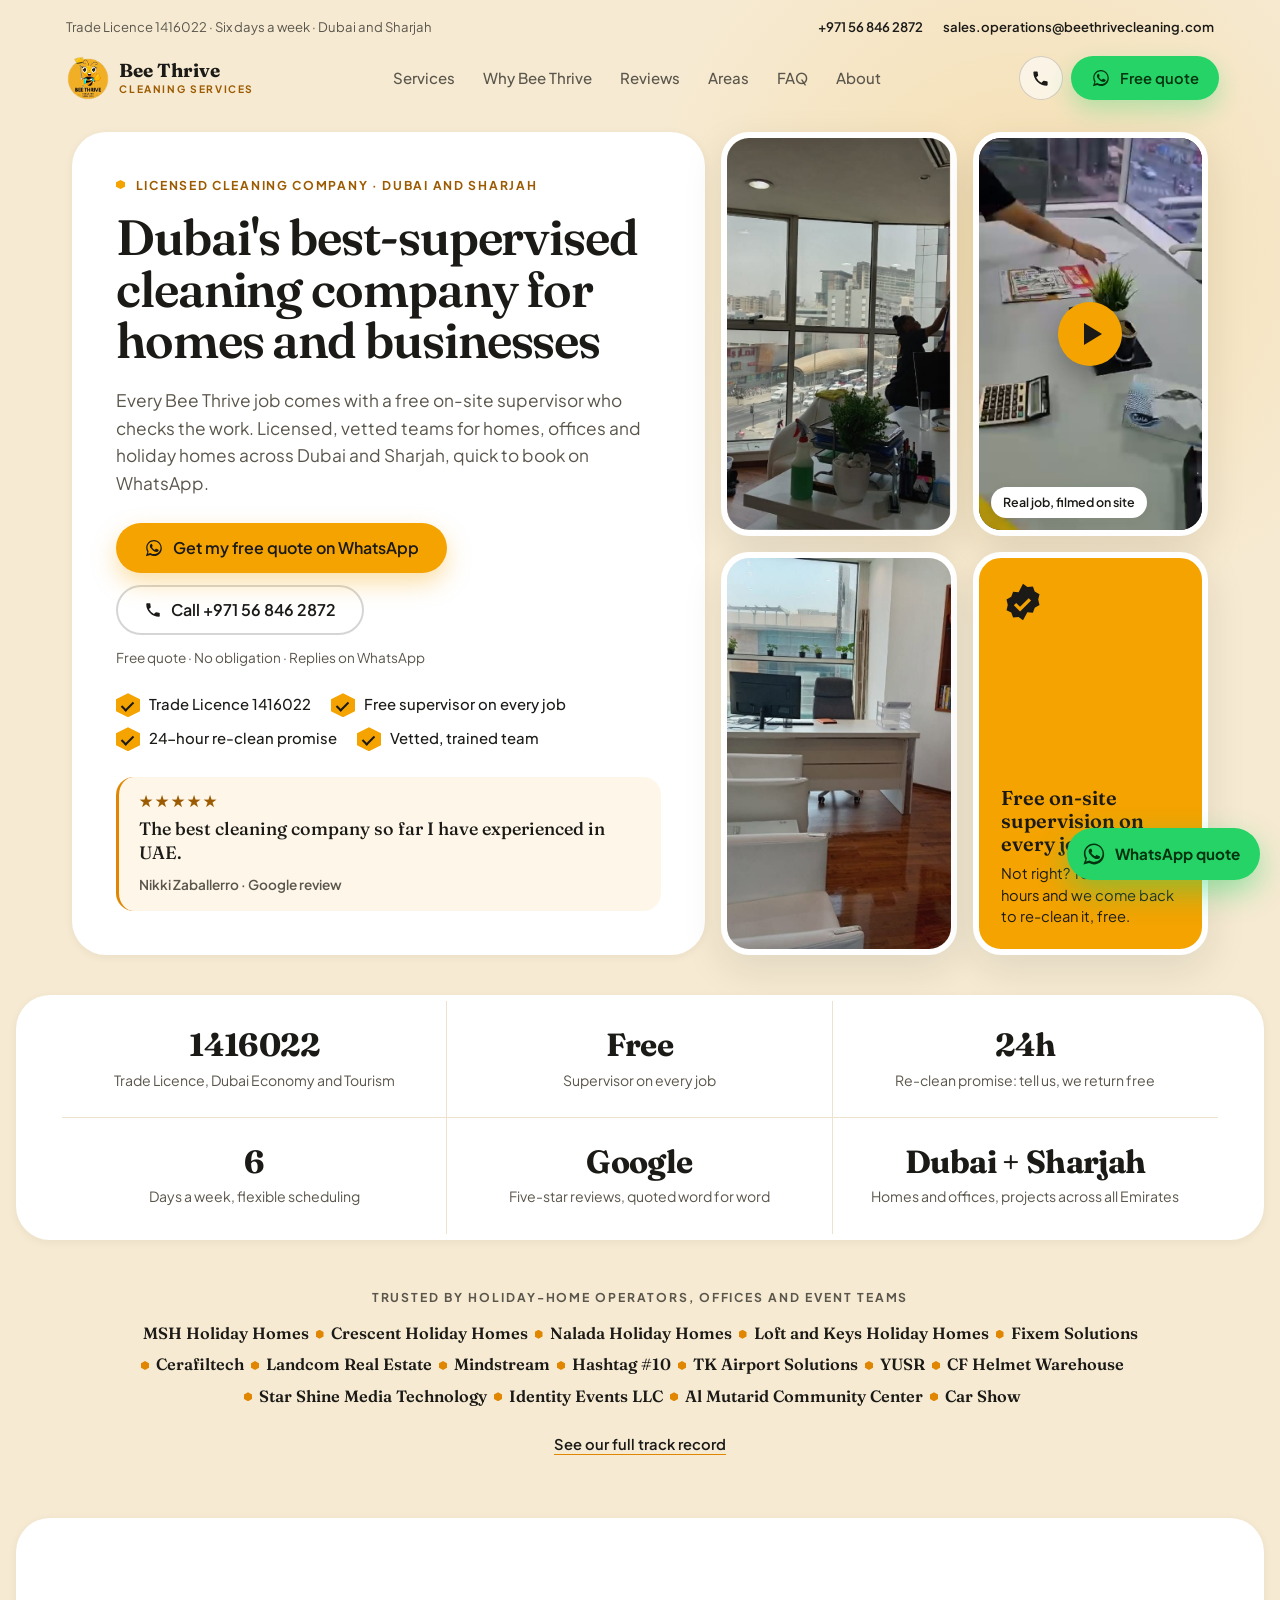
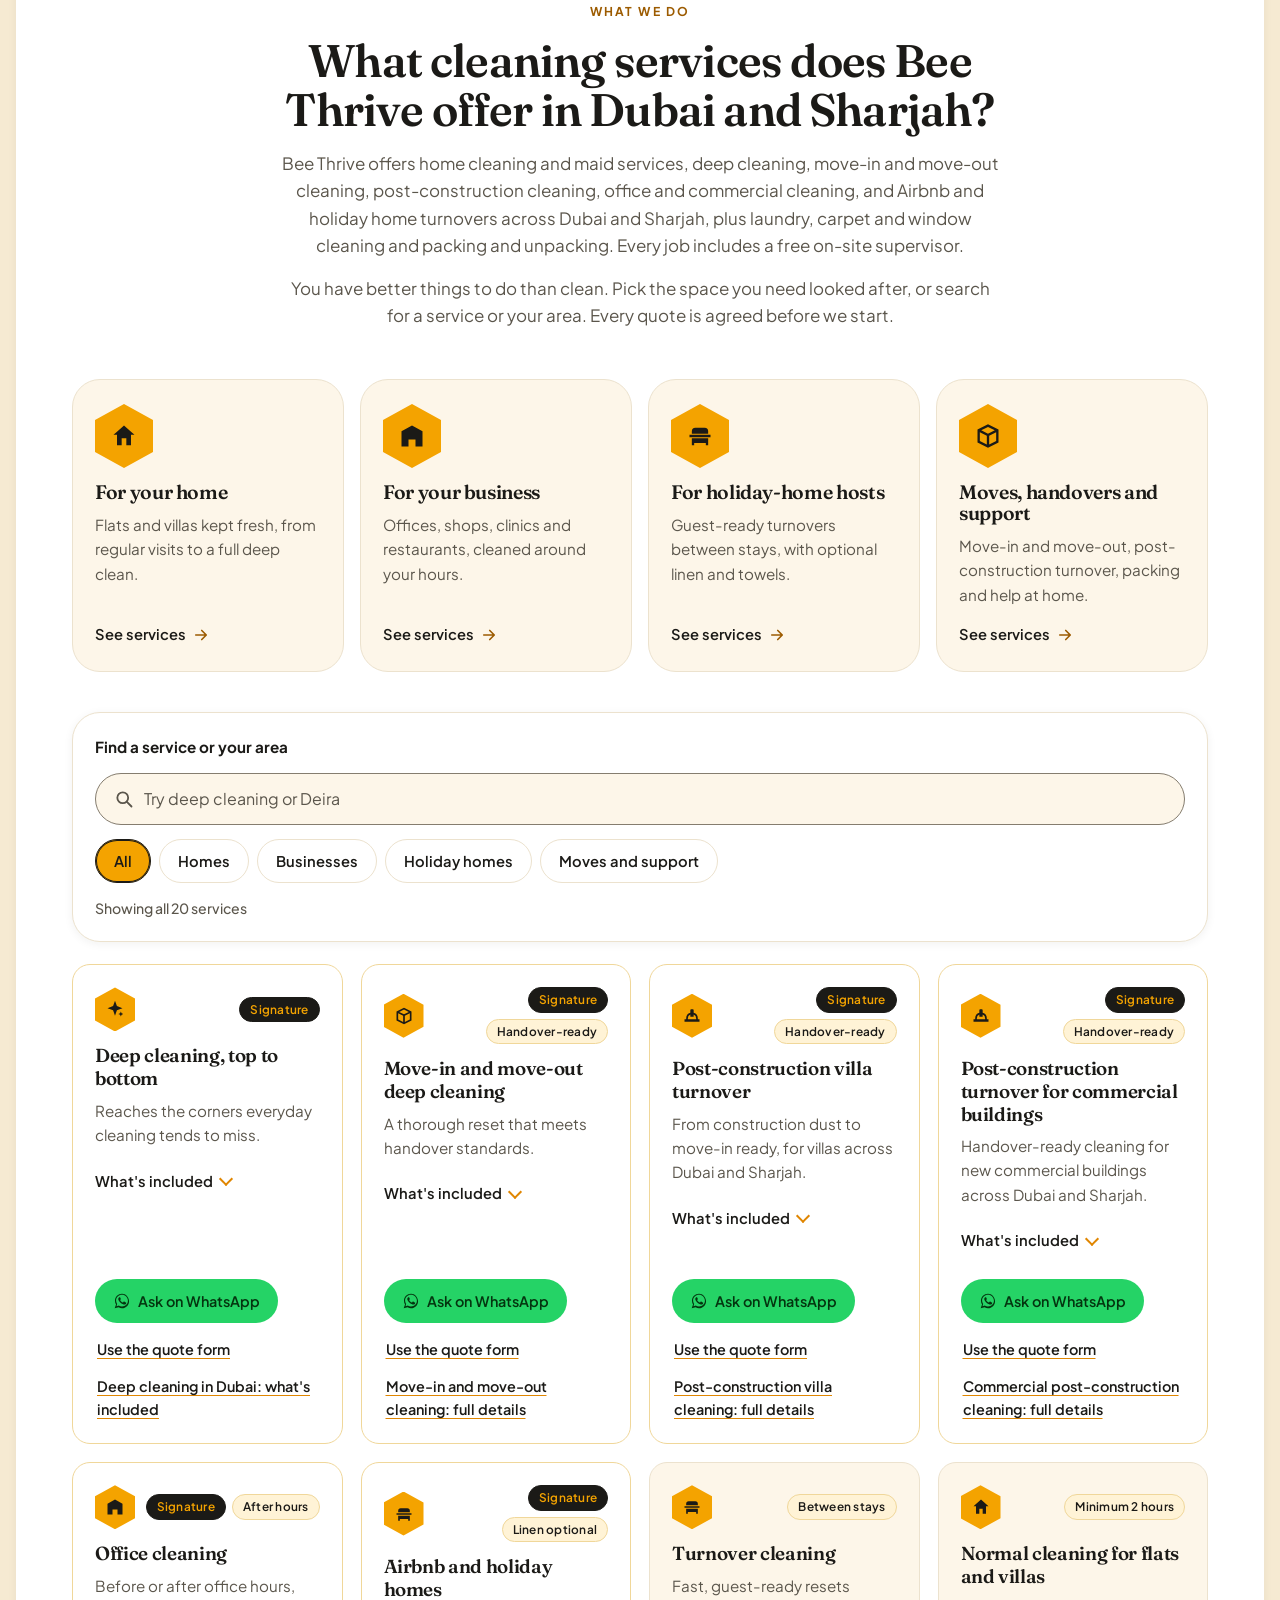
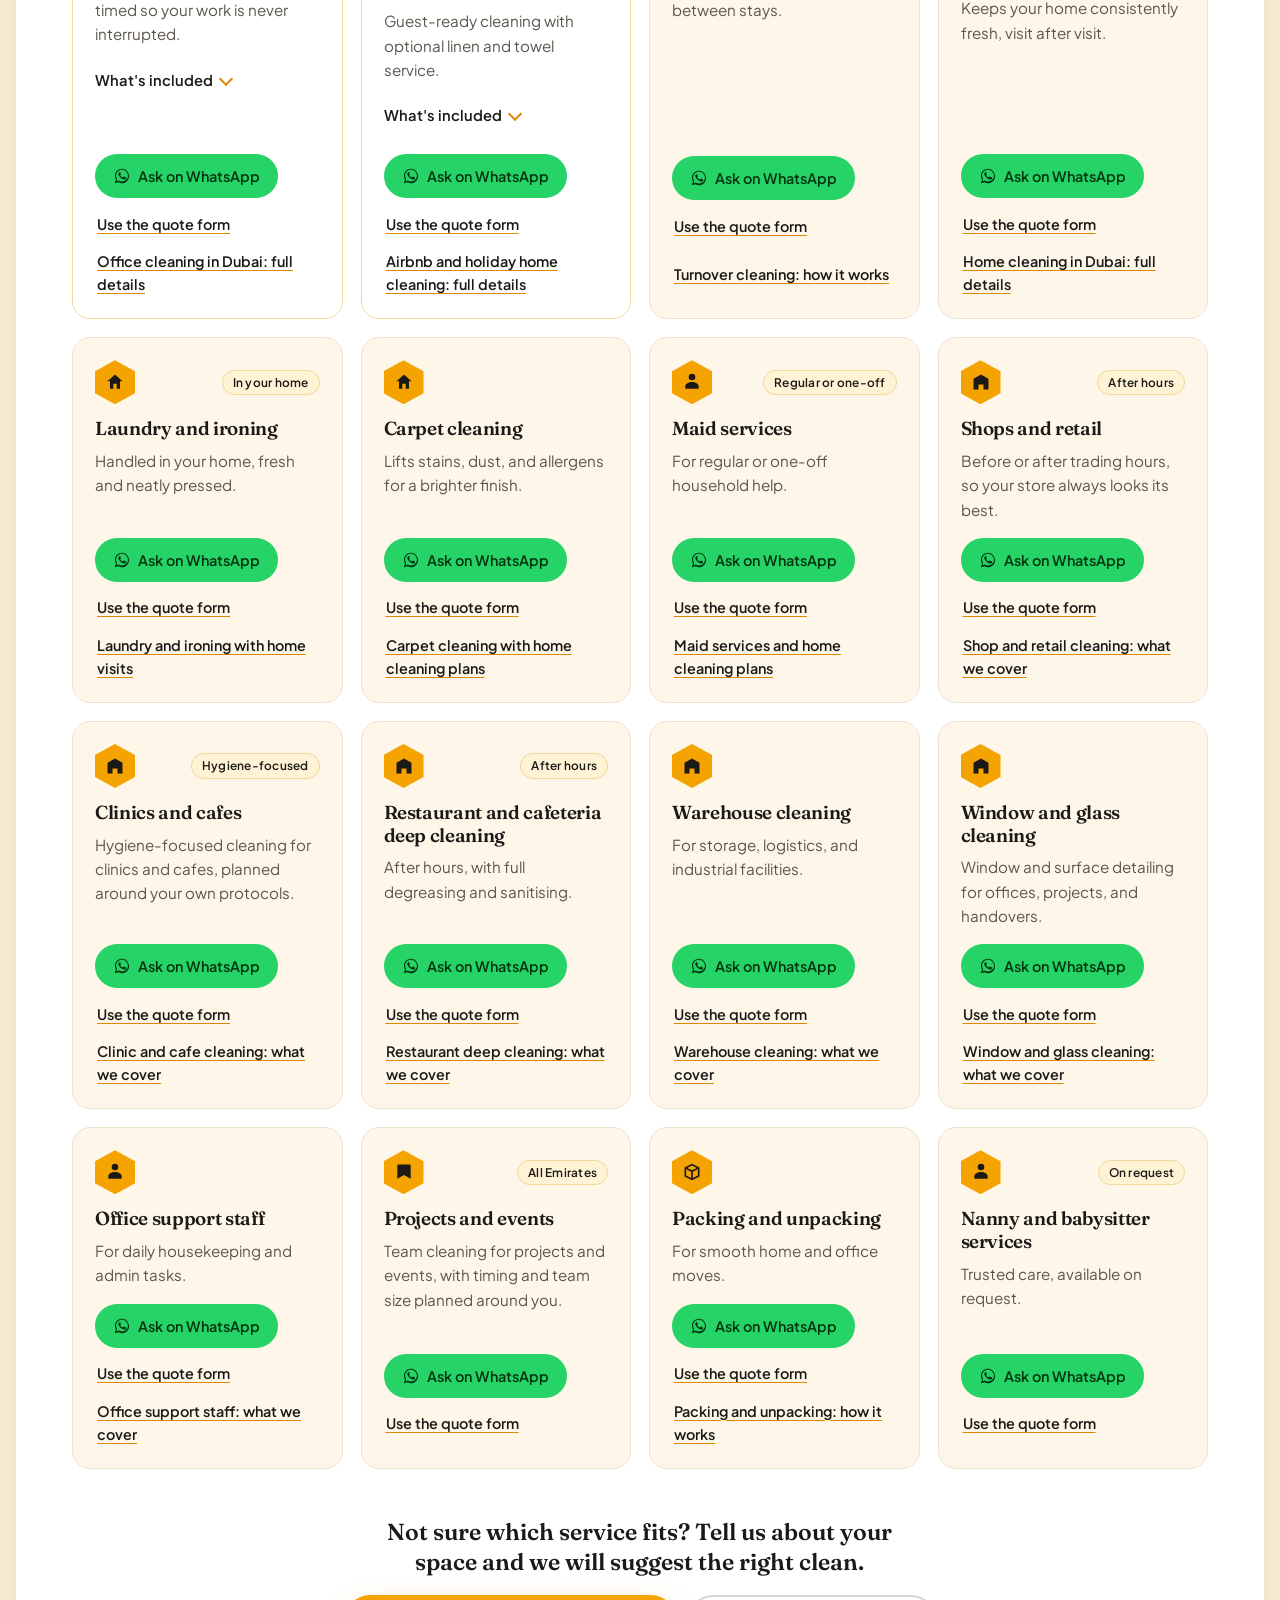
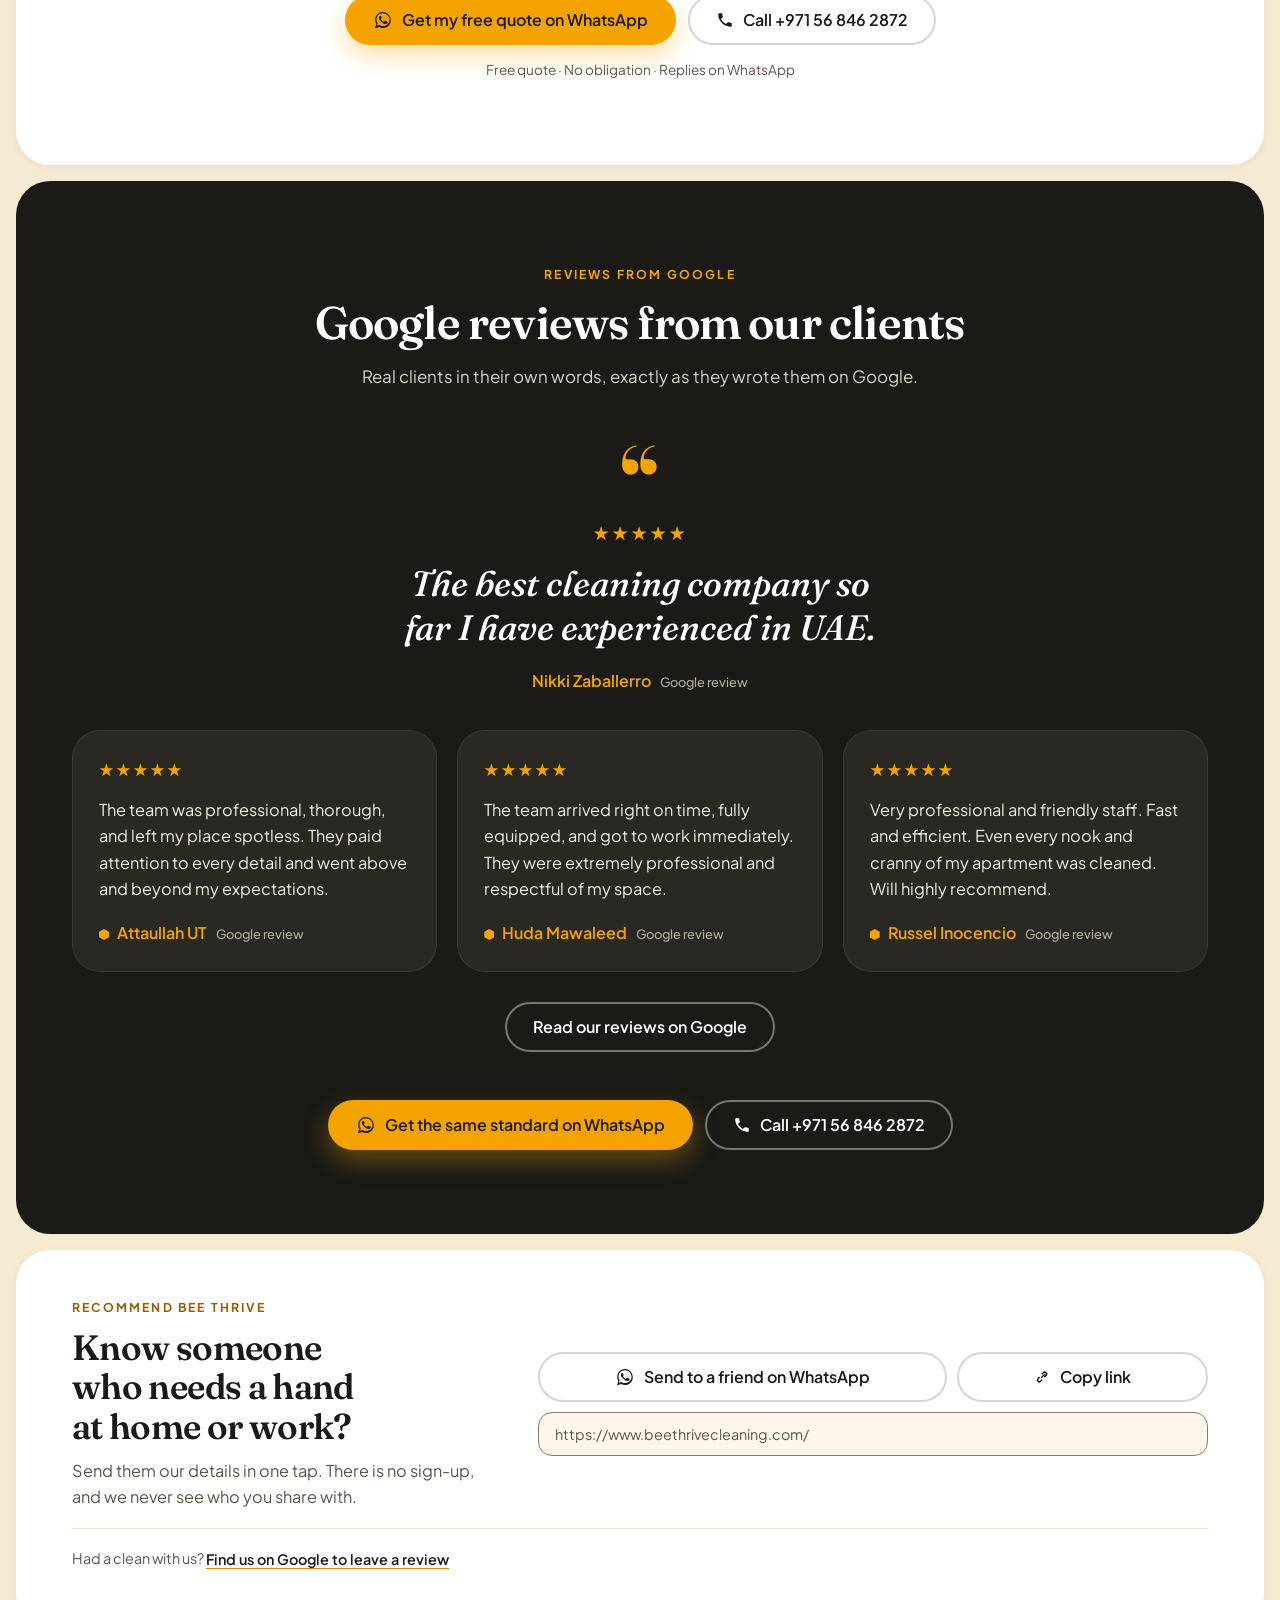
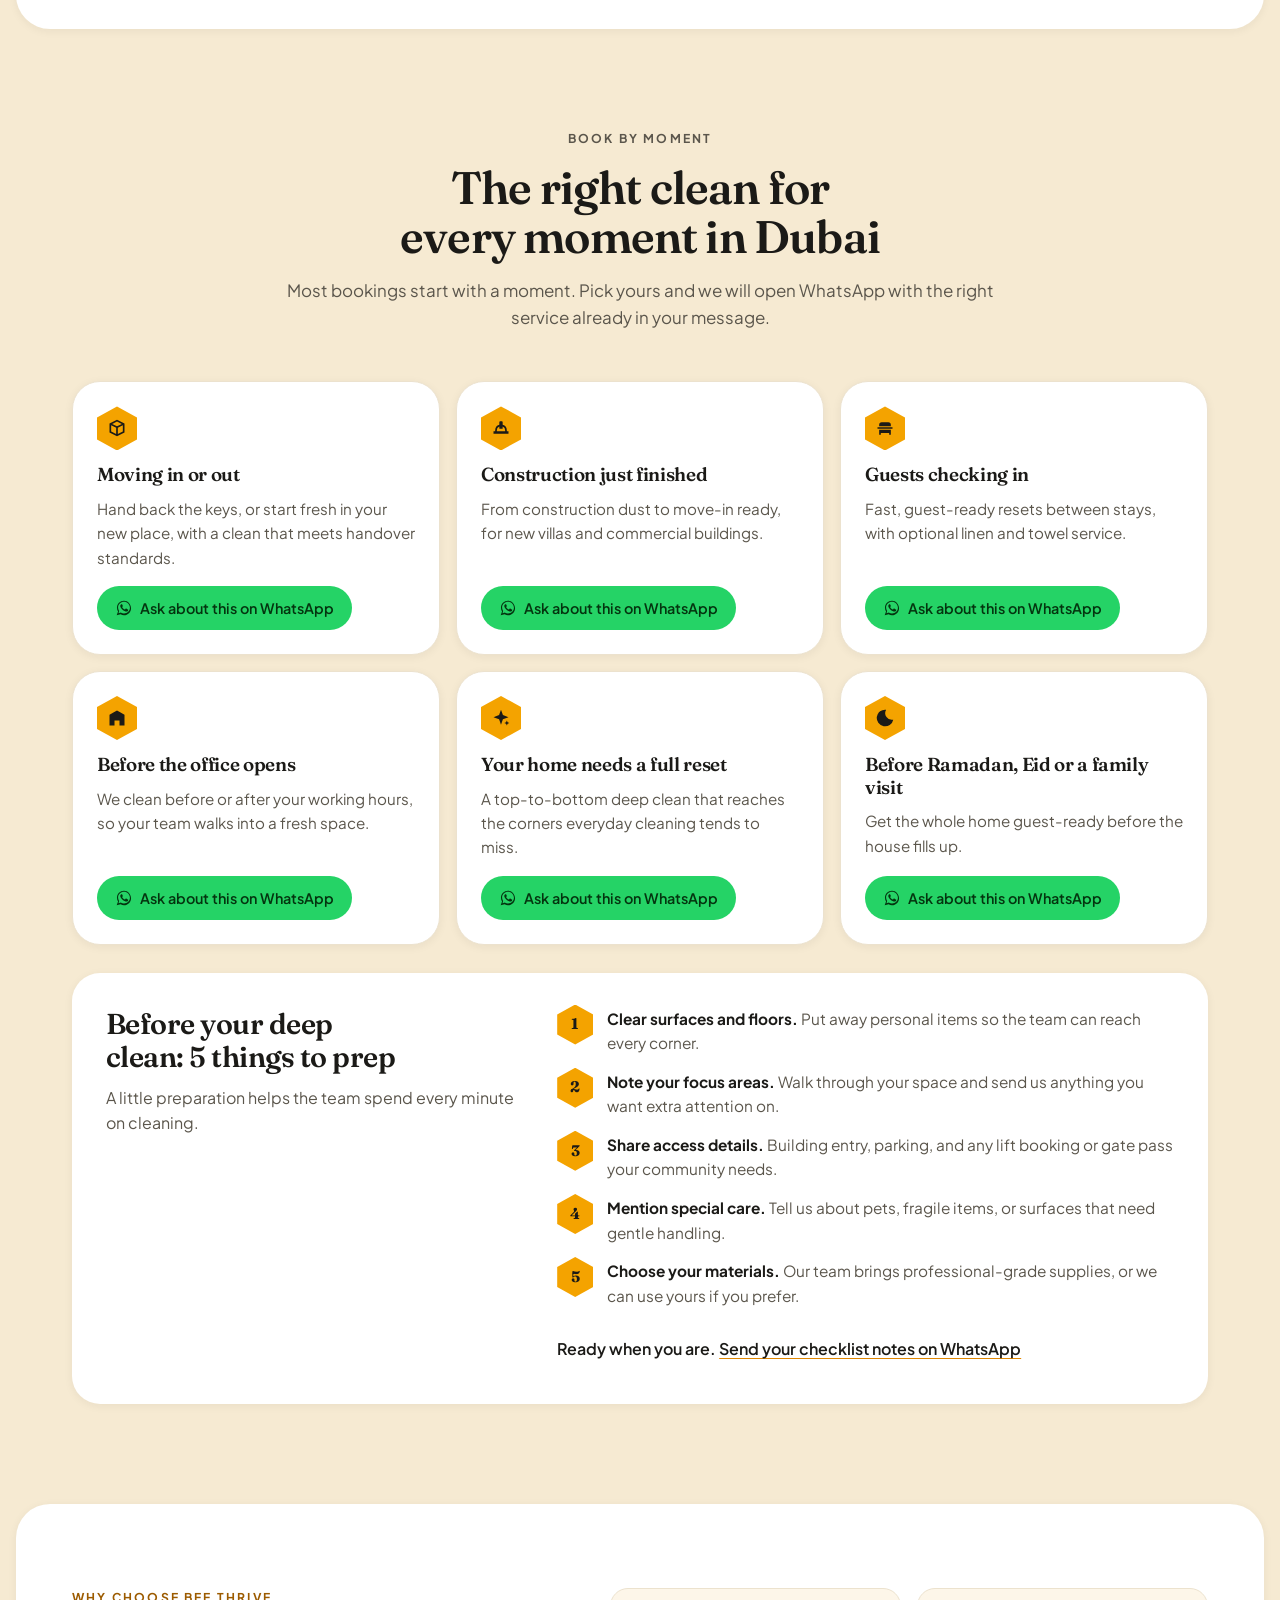
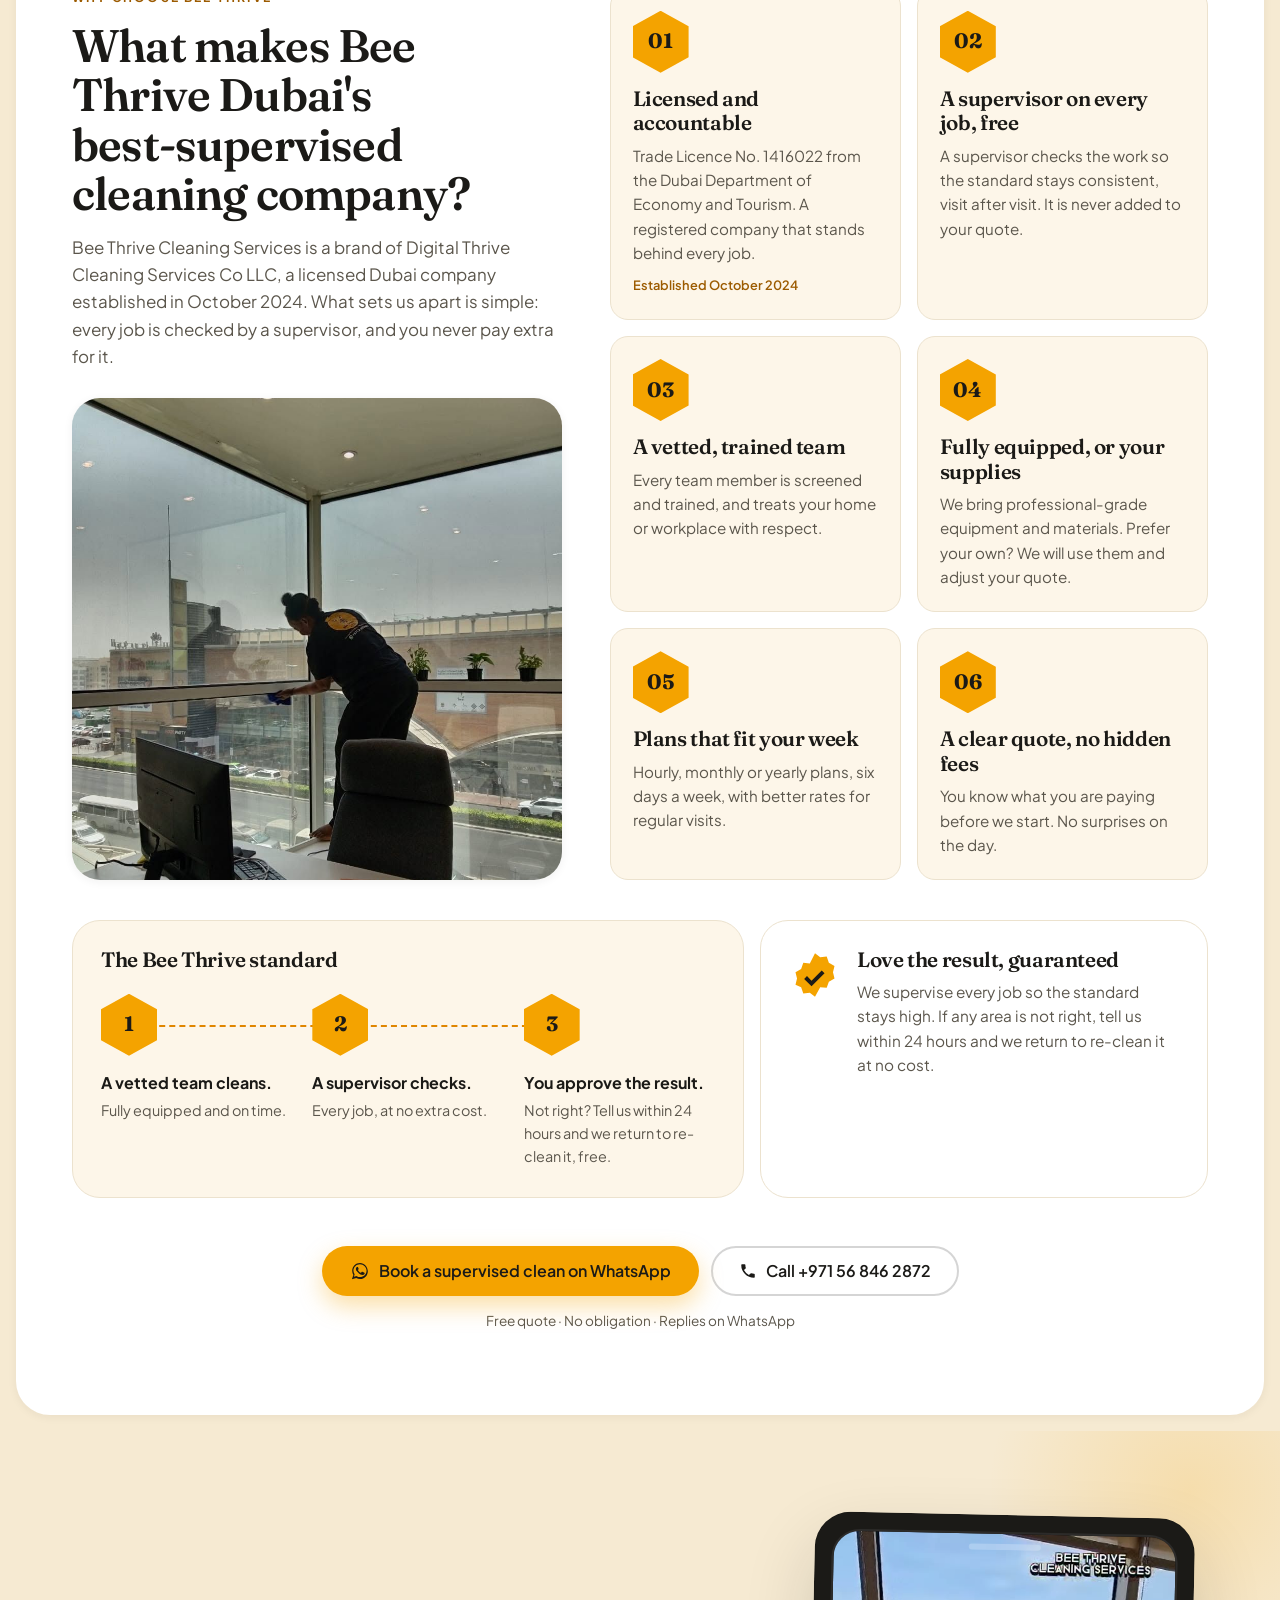
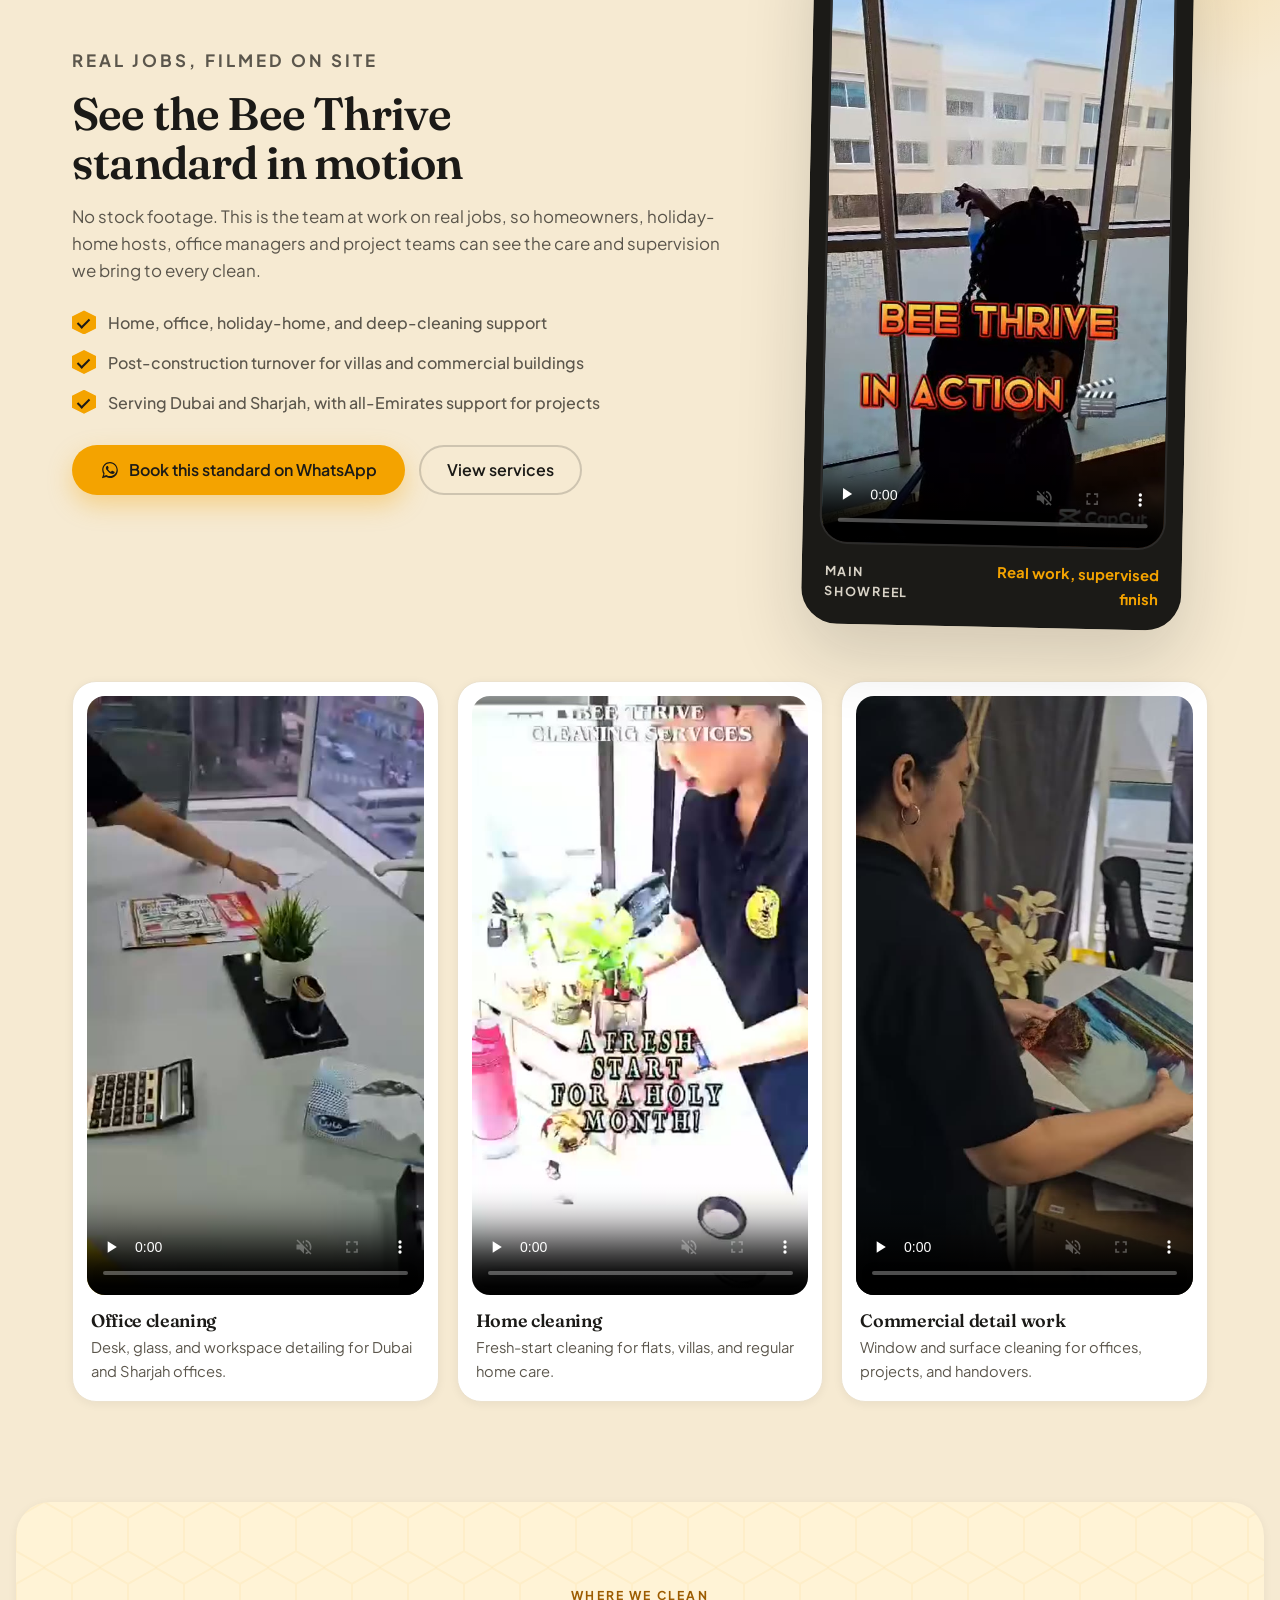
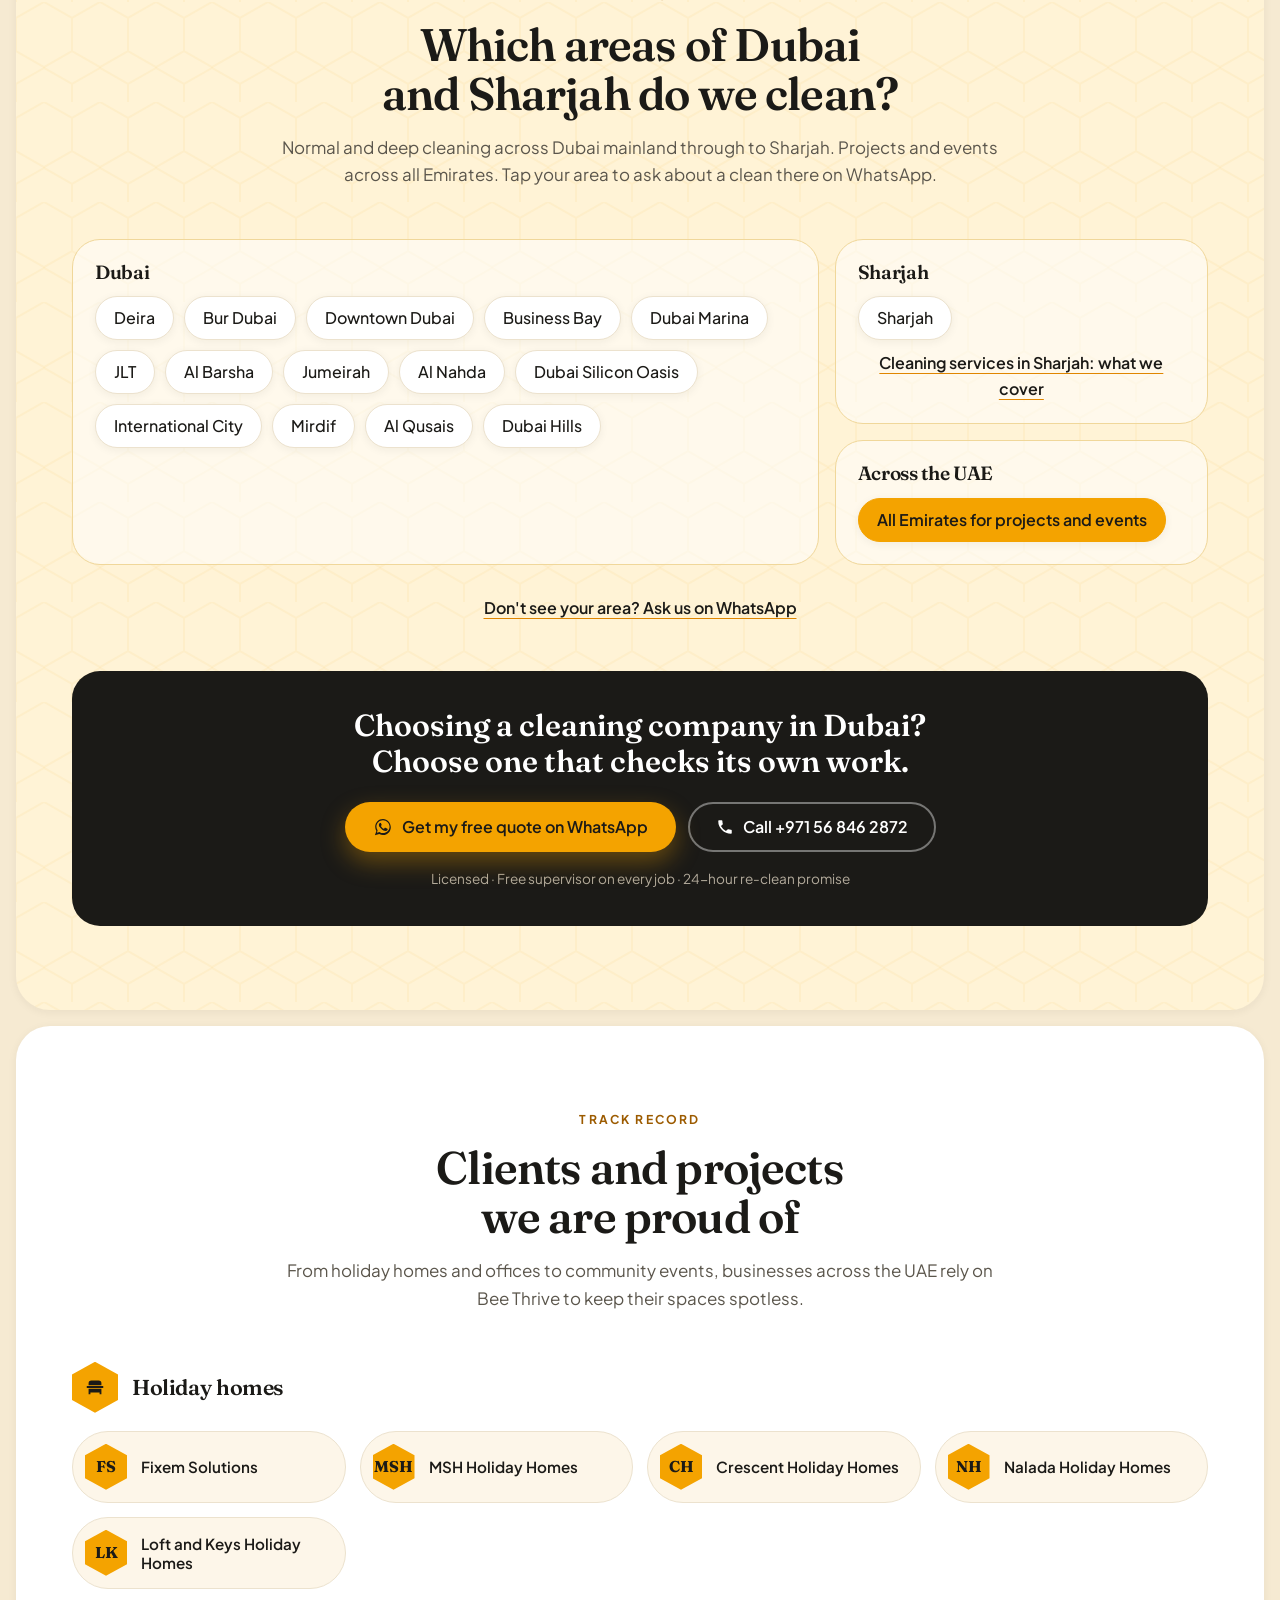
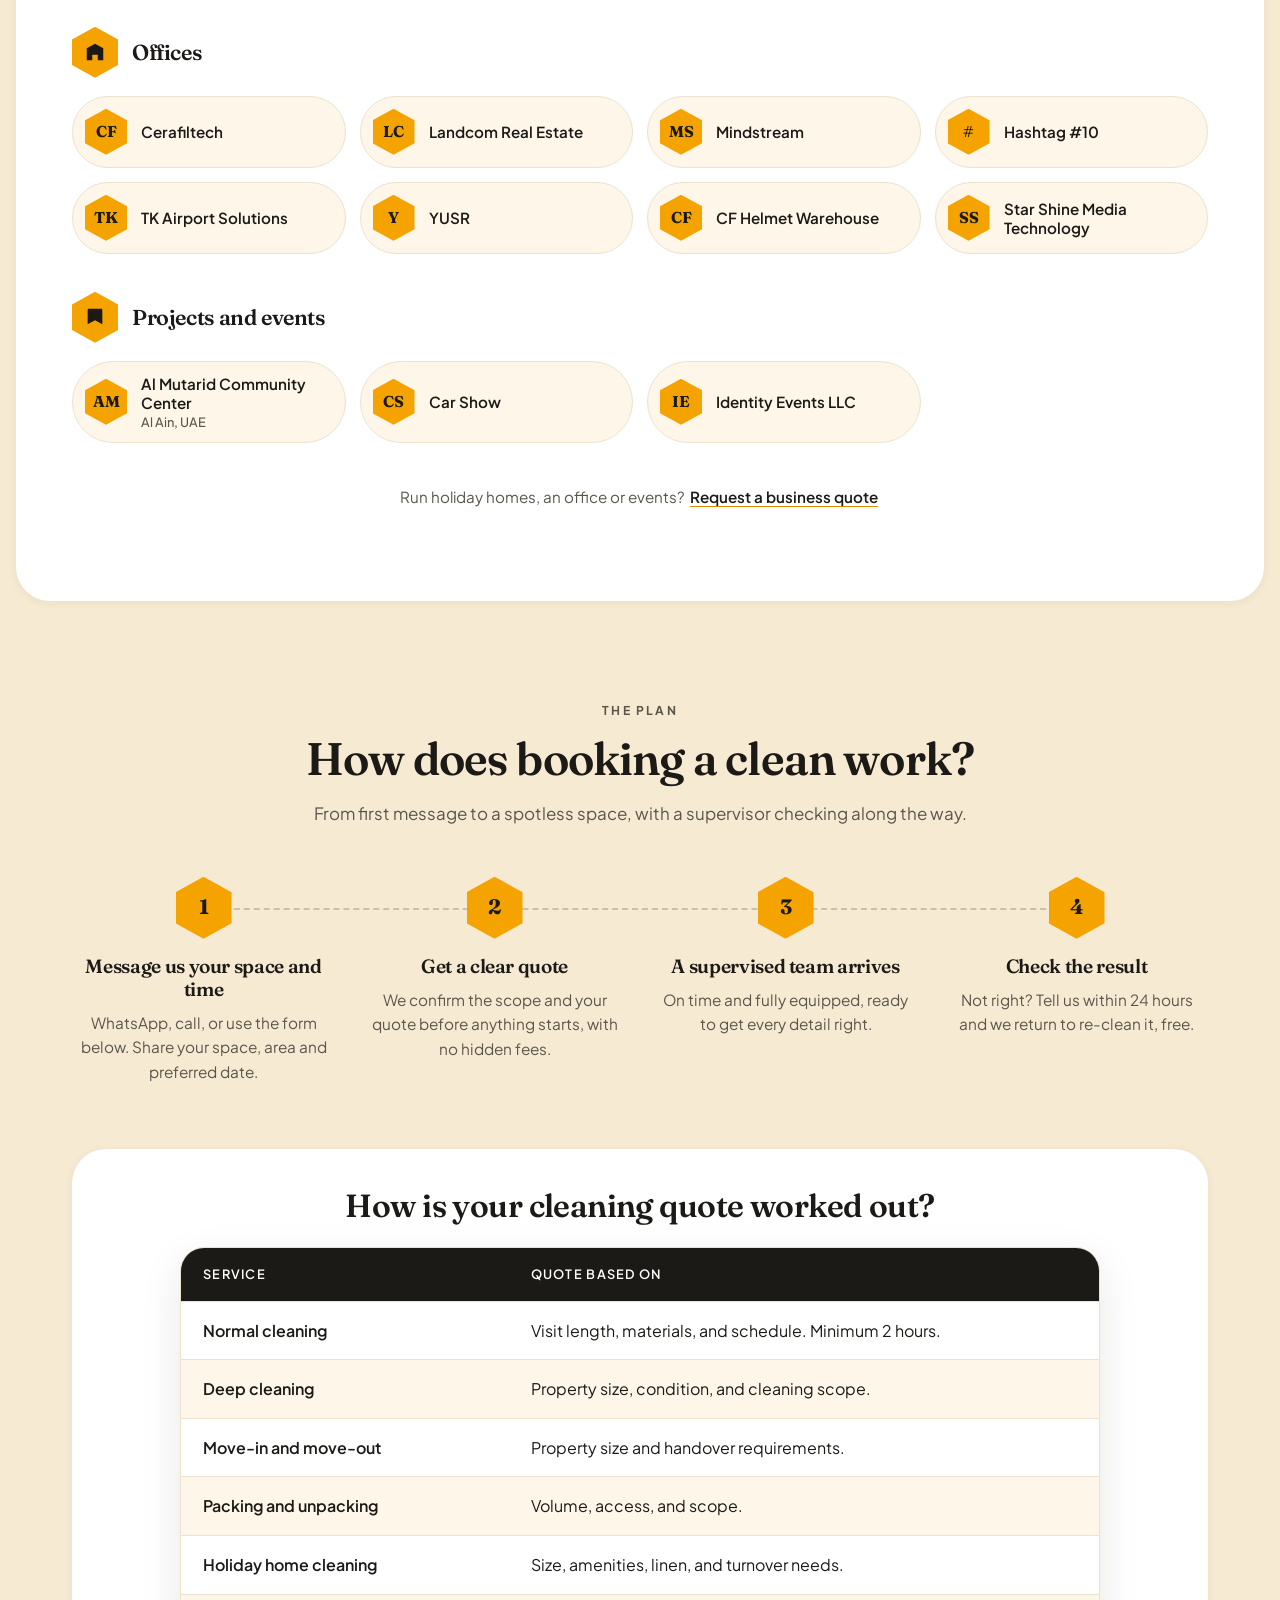
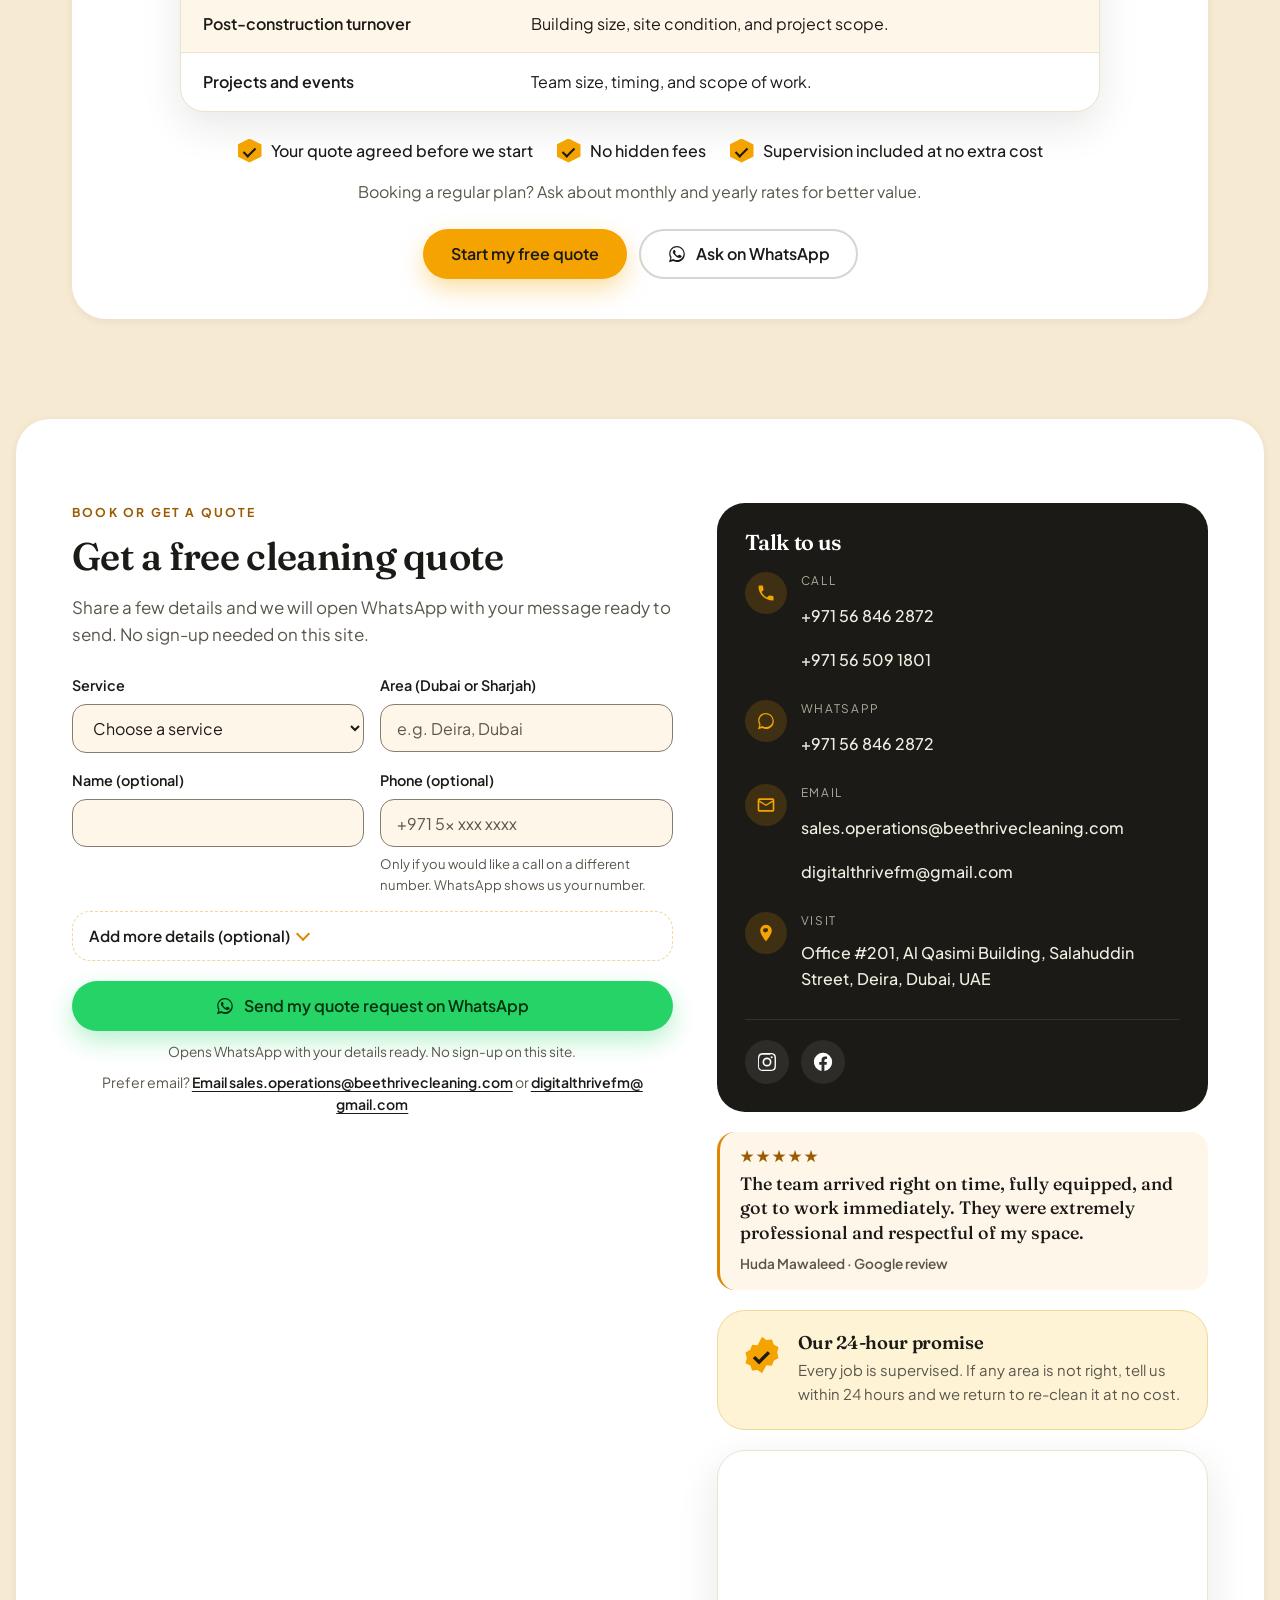
==== commit 39f5caa0: "Add service landing pages, share images, and SEO/GEO/AEO/CRO work - 8 service landing pages plus /ab" ====
--- a/index.html
+++ b/index.html
@@ -3,43 +3,465 @@
 <head>
   <meta charset="UTF-8" />
   <meta name="viewport" content="width=device-width, initial-scale=1.0, viewport-fit=cover" />
-  <title>Cleaning Company in Dubai &amp; Sharjah | Bee Thrive</title>
+  <title>Supervised Cleaning Company in Dubai &amp; Sharjah | Bee Thrive</title>
   <meta name="description" content="Licensed Dubai cleaning company with a free on-site supervisor on every job. Homes, offices and holiday homes in Dubai and Sharjah. Free WhatsApp quote." />
-  <meta name="keywords" content="best cleaning company in Dubai, cleaning company in Dubai, cleaning services Dubai, cleaning services Sharjah, deep cleaning Dubai, move in move out cleaning Dubai, post construction cleaning Dubai, office cleaning Dubai, Airbnb cleaning Dubai, cleaning company Deira" />
+  <link rel="canonical" href="https://www.beethrivecleaning.com/" />
+  <meta name="robots" content="index, follow, max-snippet:-1, max-image-preview:large, max-video-preview:-1" />
   <meta name="theme-color" content="#F4A300" />
-  <link rel="canonical" href="https://www.beethrivecleaning.com/" />
-  <meta name="robots" content="index, follow, max-image-preview:large" />
+
+  <!-- Open Graph / Twitter (kept in the first 4 KB so WhatsApp always reads it) -->
+  <meta property="og:type" content="website" />
+  <meta property="og:site_name" content="Bee Thrive Cleaning Services" />
+  <meta property="og:locale" content="en_AE" />
+  <meta property="og:url" content="https://www.beethrivecleaning.com/" />
+  <meta property="og:title" content="Bee Thrive | Dubai's best-supervised cleaning company" />
+  <meta property="og:description" content="Licensed Dubai cleaning company. A free supervisor checks every job. Free quote on WhatsApp." />
+  <meta property="og:image" content="https://www.beethrivecleaning.com/assets/og/og-home-v1.jpg" />
+  <meta property="og:image:type" content="image/jpeg" />
+  <meta property="og:image:width" content="1200" />
+  <meta property="og:image:height" content="630" />
+  <meta property="og:image:alt" content="Bee Thrive Cleaning Services share card: &quot;Dubai&#39;s best-supervised cleaning company&quot;, with photos of real Bee Thrive work" />
+  <meta name="twitter:card" content="summary_large_image" />
+  <meta name="twitter:title" content="Bee Thrive | Dubai's best-supervised cleaning company" />
+  <meta name="twitter:description" content="Licensed Dubai cleaning company. A free supervisor checks every job. Free quote on WhatsApp." />
+  <meta name="twitter:image" content="https://www.beethrivecleaning.com/assets/og/og-home-v1.jpg" />
+  <meta name="twitter:image:alt" content="Bee Thrive Cleaning Services share card: &quot;Dubai&#39;s best-supervised cleaning company&quot;, with photos of real Bee Thrive work" />
 
   <!-- Local SEO -->
   <meta name="geo.region" content="AE-DU" />
   <meta name="geo.placename" content="Deira, Dubai" />
-  <meta name="geo.position" content="25.2697;55.3095" />
-  <meta name="ICBM" content="25.2697, 55.3095" />
+  <meta name="geo.position" content="25.27064;55.32216" />
+  <meta name="ICBM" content="25.27064, 55.32216" />
 
   <!-- Icons + manifest -->
-  <link rel="icon" href="assets/favicon.ico" sizes="any" />
-  <link rel="icon" type="image/png" href="assets/favicon-32.png" sizes="32x32" />
-  <link rel="apple-touch-icon" href="assets/apple-touch.png" />
-  <link rel="manifest" href="site.webmanifest" />
+  <link rel="icon" href="/assets/favicon.ico" sizes="any" />
+  <link rel="icon" type="image/png" href="/assets/favicon-32.png" sizes="32x32" />
+  <link rel="apple-touch-icon" href="/assets/apple-touch.png" />
+  <link rel="manifest" href="/site.webmanifest" />
 
   <!-- Preload the hero photo on wide screens only (on phones it sits below the hero card) -->
-  <link rel="preload" as="image" href="assets/work-windows-2.jpg" fetchpriority="high" media="(min-width: 941px)" />
-
-  <!-- Open Graph / Twitter -->
-  <meta property="og:type" content="website" />
-  <meta property="og:site_name" content="Bee Thrive Cleaning Services" />
-  <meta property="og:title" content="Bee Thrive | Dubai's Best-Supervised Cleaning Company" />
-  <meta property="og:description" content="A licensed cleaning company for homes and businesses in Dubai and Sharjah, with a free supervisor on every job. Get a free quote on WhatsApp." />
-  <meta property="og:image" content="https://www.beethrivecleaning.com/assets/og-cover.jpg" />
-  <meta property="og:image:width" content="1200" />
-  <meta property="og:image:height" content="630" />
-  <meta property="og:image:alt" content="Bee Thrive Cleaning Services, a licensed Dubai cleaning company" />
-  <meta property="og:locale" content="en_AE" />
-  <meta property="og:url" content="https://www.beethrivecleaning.com/" />
-  <meta name="twitter:card" content="summary_large_image" />
-  <meta name="twitter:title" content="Bee Thrive | Dubai's Best-Supervised Cleaning Company" />
-  <meta name="twitter:description" content="A licensed cleaning company for homes and businesses in Dubai and Sharjah, with a free supervisor on every job. Get a free quote on WhatsApp." />
-  <meta name="twitter:image" content="https://www.beethrivecleaning.com/assets/og-cover.jpg" />
+  <link rel="preload" as="image" href="/assets/work-windows-2.jpg" fetchpriority="high" media="(min-width: 941px)" />
+
+  <!-- JSON-LD structured data: static, hand-maintained. Keep the FAQ text here identical to
+       the visible FAQ below, and every value true to the visible page. -->
+  <script type="application/ld+json">
+  {
+    "@context": "https://schema.org",
+    "@graph": [
+      {
+        "@type": "WebSite",
+        "@id": "https://www.beethrivecleaning.com/#website",
+        "url": "https://www.beethrivecleaning.com/",
+        "name": "Bee Thrive Cleaning Services",
+        "alternateName": "Bee Thrive",
+        "inLanguage": "en-AE",
+        "publisher": {
+          "@id": "https://www.beethrivecleaning.com/#business"
+        }
+      },
+      {
+        "@type": "WebPage",
+        "@id": "https://www.beethrivecleaning.com/#webpage",
+        "url": "https://www.beethrivecleaning.com/",
+        "name": "Supervised Cleaning Company in Dubai & Sharjah | Bee Thrive",
+        "description": "Licensed Dubai cleaning company with a free on-site supervisor on every job. Homes, offices and holiday homes in Dubai and Sharjah. Free WhatsApp quote.",
+        "isPartOf": {
+          "@id": "https://www.beethrivecleaning.com/#website"
+        },
+        "about": {
+          "@id": "https://www.beethrivecleaning.com/#business"
+        },
+        "primaryImageOfPage": {
+          "@id": "https://www.beethrivecleaning.com/#primaryimage"
+        },
+        "inLanguage": "en-AE",
+        "dateModified": "2026-09-29"
+      },
+      {
+        "@type": "ImageObject",
+        "@id": "https://www.beethrivecleaning.com/#primaryimage",
+        "url": "https://www.beethrivecleaning.com/assets/work-windows-2.jpg",
+        "contentUrl": "https://www.beethrivecleaning.com/assets/work-windows-2.jpg",
+        "width": 1280,
+        "height": 958,
+        "caption": "A Bee Thrive professional cleaning office windows high above a Deira street in Dubai"
+      },
+      {
+        "@type": "HousekeepingService",
+        "@id": "https://www.beethrivecleaning.com/#business",
+        "additionalType": "https://www.productontology.org/id/Cleaner",
+        "name": "Bee Thrive Cleaning Services",
+        "alternateName": "Bee Thrive",
+        "legalName": "Digital Thrive Cleaning Services Co LLC",
+        "description": "Bee Thrive Cleaning Services is a licensed cleaning company for homes and businesses in Dubai and Sharjah, and a brand of Digital Thrive Cleaning Services Co LLC (Trade Licence No. 1416022, Dubai Department of Economy and Tourism), established in October 2024 with an office in Deira, Dubai. A free on-site supervisor checks the work on every job.",
+        "slogan": "Cleaning beyond expectations, delivered to your doorstep.",
+        "url": "https://www.beethrivecleaning.com/",
+        "logo": {
+          "@type": "ImageObject",
+          "url": "https://www.beethrivecleaning.com/assets/icon-512.png",
+          "width": 512,
+          "height": 512
+        },
+        "image": [
+          "https://www.beethrivecleaning.com/assets/og/og-home-v1.jpg",
+          "https://www.beethrivecleaning.com/assets/work-windows-2.jpg",
+          "https://www.beethrivecleaning.com/assets/work-office.jpg",
+          "https://www.beethrivecleaning.com/assets/work-windows-1.jpg"
+        ],
+        "telephone": "+971 56 846 2872",
+        "email": "sales.operations@beethrivecleaning.com",
+        "contactPoint": [
+          {
+            "@type": "ContactPoint",
+            "telephone": "+971 56 846 2872",
+            "contactType": "customer service",
+            "areaServed": "AE"
+          },
+          {
+            "@type": "ContactPoint",
+            "telephone": "+971 56 509 1801",
+            "contactType": "customer service",
+            "areaServed": "AE"
+          }
+        ],
+        "foundingDate": "2024-10",
+        "identifier": {
+          "@type": "PropertyValue",
+          "propertyID": "Dubai DET Trade Licence",
+          "name": "Trade Licence No. 1416022, Dubai Department of Economy and Tourism",
+          "value": "1416022"
+        },
+        "address": {
+          "@type": "PostalAddress",
+          "streetAddress": "Office #201, Al Qasimi Building, Salahuddin Street, Deira",
+          "addressLocality": "Dubai",
+          "addressRegion": "Dubai",
+          "addressCountry": "AE"
+        },
+        "geo": {
+          "@type": "GeoCoordinates",
+          "latitude": 25.27064,
+          "longitude": 55.32216
+        },
+        "hasMap": "https://www.google.com/maps?cid=14709114580816797633",
+        "areaServed": [
+          {
+            "@type": "City",
+            "name": "Dubai",
+            "sameAs": "https://www.wikidata.org/wiki/Q612"
+          },
+          {
+            "@type": "City",
+            "name": "Sharjah",
+            "sameAs": "https://www.wikidata.org/wiki/Q289693"
+          },
+          {
+            "@type": "AdministrativeArea",
+            "name": "Emirate of Dubai",
+            "sameAs": "https://www.wikidata.org/wiki/Q613"
+          },
+          {
+            "@type": "AdministrativeArea",
+            "name": "Emirate of Sharjah",
+            "sameAs": "https://www.wikidata.org/wiki/Q188810"
+          }
+        ],
+        "knowsAbout": [
+          "House cleaning",
+          "Deep cleaning",
+          "Move-in and move-out cleaning",
+          "Post-construction cleaning",
+          "Office cleaning",
+          "Commercial cleaning",
+          "Airbnb and holiday home cleaning",
+          "Villa cleaning",
+          "Apartment cleaning",
+          "Carpet cleaning",
+          "Window and glass cleaning"
+        ],
+        "sameAs": [
+          "https://www.instagram.com/beethrivecleaning",
+          "https://www.facebook.com/profile.php?id=61576092291203",
+          "https://www.google.com/maps?cid=14709114580816797633"
+        ],
+        "hasOfferCatalog": {
+          "@type": "OfferCatalog",
+          "name": "Bee Thrive cleaning services",
+          "itemListElement": [
+            {
+              "@type": "Service",
+              "name": "Deep cleaning",
+              "url": "https://www.beethrivecleaning.com/deep-cleaning-dubai"
+            },
+            {
+              "@type": "Service",
+              "name": "Move-in and move-out cleaning",
+              "url": "https://www.beethrivecleaning.com/move-in-move-out-cleaning-dubai"
+            },
+            {
+              "@type": "Service",
+              "name": "Post-construction villa turnover",
+              "url": "https://www.beethrivecleaning.com/post-construction-cleaning-dubai#villas"
+            },
+            {
+              "@type": "Service",
+              "name": "Post-construction commercial turnover",
+              "url": "https://www.beethrivecleaning.com/post-construction-cleaning-dubai#commercial"
+            },
+            {
+              "@type": "Service",
+              "name": "Office cleaning",
+              "url": "https://www.beethrivecleaning.com/office-cleaning-dubai"
+            },
+            {
+              "@type": "Service",
+              "name": "Airbnb and holiday home cleaning",
+              "url": "https://www.beethrivecleaning.com/holiday-home-cleaning-dubai"
+            },
+            {
+              "@type": "Service",
+              "name": "Turnover cleaning between guests",
+              "url": "https://www.beethrivecleaning.com/holiday-home-cleaning-dubai"
+            },
+            {
+              "@type": "Service",
+              "name": "Normal home cleaning",
+              "url": "https://www.beethrivecleaning.com/home-cleaning-dubai"
+            },
+            {
+              "@type": "Service",
+              "name": "Laundry and ironing",
+              "url": "https://www.beethrivecleaning.com/home-cleaning-dubai"
+            },
+            {
+              "@type": "Service",
+              "name": "Carpet cleaning",
+              "url": "https://www.beethrivecleaning.com/home-cleaning-dubai"
+            },
+            {
+              "@type": "Service",
+              "name": "Maid services",
+              "url": "https://www.beethrivecleaning.com/home-cleaning-dubai"
+            },
+            {
+              "@type": "Service",
+              "name": "Shops and retail cleaning",
+              "url": "https://www.beethrivecleaning.com/commercial-cleaning-dubai"
+            },
+            {
+              "@type": "Service",
+              "name": "Clinics and cafes cleaning",
+              "url": "https://www.beethrivecleaning.com/commercial-cleaning-dubai"
+            },
+            {
+              "@type": "Service",
+              "name": "Restaurant and cafeteria deep cleaning",
+              "url": "https://www.beethrivecleaning.com/commercial-cleaning-dubai"
+            },
+            {
+              "@type": "Service",
+              "name": "Warehouse cleaning",
+              "url": "https://www.beethrivecleaning.com/commercial-cleaning-dubai"
+            },
+            {
+              "@type": "Service",
+              "name": "Window and glass cleaning",
+              "url": "https://www.beethrivecleaning.com/office-cleaning-dubai#windows"
+            },
+            {
+              "@type": "Service",
+              "name": "Office support staff",
+              "url": "https://www.beethrivecleaning.com/office-cleaning-dubai#support"
+            },
+            {
+              "@type": "Service",
+              "name": "Projects and events",
+              "url": "https://www.beethrivecleaning.com/#svc-projects-events",
+              "areaServed": {
+                "@type": "Country",
+                "name": "United Arab Emirates",
+                "sameAs": "https://www.wikidata.org/wiki/Q878"
+              }
+            },
+            {
+              "@type": "Service",
+              "name": "Packing and unpacking",
+              "url": "https://www.beethrivecleaning.com/move-in-move-out-cleaning-dubai#packing"
+            },
+            {
+              "@type": "Service",
+              "name": "Nanny and babysitter services",
+              "url": "https://www.beethrivecleaning.com/#svc-nanny"
+            }
+          ]
+        }
+      },
+      {
+        "@type": "VideoObject",
+        "@id": "https://www.beethrivecleaning.com/#showreel-video",
+        "name": "Bee Thrive Cleaning Services showreel",
+        "description": "A short Bee Thrive services reel showing supervised cleaning work for homes, offices, holiday homes, and projects across Dubai and Sharjah.",
+        "thumbnailUrl": "https://www.beethrivecleaning.com/assets/showreel-main-poster.jpg",
+        "contentUrl": "https://www.beethrivecleaning.com/assets/showreel-main.mp4",
+        "uploadDate": "2026-07-10T00:00:00+04:00",
+        "duration": "PT30S",
+        "publisher": {
+          "@id": "https://www.beethrivecleaning.com/#business"
+        }
+      },
+      {
+        "@type": "FAQPage",
+        "@id": "https://www.beethrivecleaning.com/#faq",
+        "mainEntity": [
+          {
+            "@type": "Question",
+            "name": "What is Bee Thrive Cleaning Services?",
+            "acceptedAnswer": {
+              "@type": "Answer",
+              "text": "Bee Thrive Cleaning Services is a licensed cleaning company for homes and businesses in Dubai and Sharjah. It is a brand of Digital Thrive Cleaning Services Co LLC, established in October 2024, with an office in Deira, Dubai. Every Bee Thrive job includes a free on-site supervisor who checks the work before it is finished."
+            }
+          },
+          {
+            "@type": "Question",
+            "name": "Is Bee Thrive a licensed cleaning company?",
+            "acceptedAnswer": {
+              "@type": "Answer",
+              "text": "Yes. Bee Thrive Cleaning Services is a brand of Digital Thrive Cleaning Services Co LLC, which holds Trade Licence No. 1416022 from the Dubai Department of Economy and Tourism. The company was established in October 2024 and works from Office #201, Al Qasimi Building, Salahuddin Street, Deira, Dubai."
+            }
+          },
+          {
+            "@type": "Question",
+            "name": "What does \"Dubai's best-supervised cleaning company\" mean?",
+            "acceptedAnswer": {
+              "@type": "Answer",
+              "text": "It means a supervisor checks the work on every Bee Thrive job, whatever its size, and you never pay extra for it. A vetted team cleans, the supervisor checks, and then you approve the result. If any area is not right, tell us within 24 hours and we come back to re-clean it, free."
+            }
+          },
+          {
+            "@type": "Question",
+            "name": "Is the on-site supervision really free?",
+            "acceptedAnswer": {
+              "@type": "Answer",
+              "text": "Yes. The on-site supervisor is included in every Bee Thrive quote at no extra cost, for homes, offices, holiday homes and projects alike. The supervisor checks the finished work so the standard stays the same from one visit to the next. It is never listed as an add-on or added to your bill on the day."
+            }
+          },
+          {
+            "@type": "Question",
+            "name": "How much does cleaning cost with Bee Thrive in Dubai?",
+            "acceptedAnswer": {
+              "@type": "Answer",
+              "text": "Bee Thrive does not publish a fixed price list, because every space is different. Your quote is based on the size and condition of the space, the scope of work and your schedule, and normal cleaning has a 2-hour minimum. You agree the quote before work starts, with no hidden fees and supervision included free."
+            }
+          },
+          {
+            "@type": "Question",
+            "name": "What cleaning services does Bee Thrive offer?",
+            "acceptedAnswer": {
+              "@type": "Answer",
+              "text": "Bee Thrive offers normal home cleaning, deep cleaning, move-in and move-out cleaning, post-construction turnover for villas and commercial buildings, office cleaning, Airbnb and holiday home turnovers, cleaning for shops, clinics, cafes, restaurants and warehouses, window and glass cleaning, carpet cleaning, laundry and ironing, maid services, packing and unpacking, and cleaning for projects and events."
+            }
+          },
+          {
+            "@type": "Question",
+            "name": "Which areas of Dubai and Sharjah does Bee Thrive cover?",
+            "acceptedAnswer": {
+              "@type": "Answer",
+              "text": "Bee Thrive cleans homes and businesses across Dubai and Sharjah, including Deira, Bur Dubai, Downtown Dubai, Business Bay, Dubai Marina, JLT, Al Barsha, Jumeirah, Al Nahda, Dubai Silicon Oasis, International City, Mirdif, Al Qusais and Dubai Hills. Projects and events are covered across all Emirates. Area not listed? Send it on WhatsApp and we will confirm."
+            }
+          },
+          {
+            "@type": "Question",
+            "name": "How do I book a cleaner with Bee Thrive?",
+            "acceptedAnswer": {
+              "@type": "Answer",
+              "text": "Booking with Bee Thrive takes four steps. Message us on WhatsApp, call or use the quote form with your space, area and preferred date. Agree a clear quote before anything starts. A supervised, fully equipped team arrives and does the work. Then check the result, and tell us within 24 hours if anything needs another pass."
+            }
+          },
+          {
+            "@type": "Question",
+            "name": "How quickly can Bee Thrive come?",
+            "acceptedAnswer": {
+              "@type": "Answer",
+              "text": "Bee Thrive works six days a week with flexible scheduling, including before or after working and trading hours for businesses. Send your preferred date and time on WhatsApp and we will confirm the soonest slot we have. Your time is agreed together with your quote, so you know exactly when the team will arrive."
+            }
+          },
+          {
+            "@type": "Question",
+            "name": "Do you bring your own equipment and products?",
+            "acceptedAnswer": {
+              "@type": "Answer",
+              "text": "Yes. Bee Thrive teams arrive fully equipped with professional-grade equipment and materials, so you do not need to buy anything. If you would rather the team used your own supplies, for example on a delicate surface, say so when you ask for a quote and we will use them and adjust your quote to match."
+            }
+          },
+          {
+            "@type": "Question",
+            "name": "Are Bee Thrive cleaners vetted and trained?",
+            "acceptedAnswer": {
+              "@type": "Answer",
+              "text": "Yes. Every member of the Bee Thrive team is screened and trained before working in clients' homes and workplaces, and a supervisor oversees each job. That combination is how Bee Thrive keeps the standard consistent from one visit to the next, whether you book a one-off deep clean or a regular plan."
+            }
+          },
+          {
+            "@type": "Question",
+            "name": "What happens if I am not happy with the clean?",
+            "acceptedAnswer": {
+              "@type": "Answer",
+              "text": "Tell Bee Thrive within 24 hours and the team comes back to re-clean the area at no cost. Send a message on WhatsApp saying which area needs another pass, with a photo if it helps, and we will arrange the return visit. Every job has already been checked by a supervisor before the team leaves."
+            }
+          },
+          {
+            "@type": "Question",
+            "name": "Do you offer regular cleaning contracts for homes and businesses?",
+            "acceptedAnswer": {
+              "@type": "Answer",
+              "text": "Yes. Bee Thrive offers hourly, monthly and yearly plans for homes and businesses, six days a week, with better rates for regular visits than for one-off cleans. Offices can be cleaned before or after working hours. Every visit on a plan includes the free on-site supervisor, so the standard does not slip over time."
+            }
+          },
+          {
+            "@type": "Question",
+            "name": "Can you clean an office, shop or restaurant outside working hours?",
+            "acceptedAnswer": {
+              "@type": "Answer",
+              "text": "Yes. Bee Thrive cleans offices before or after working hours and shops before or after trading hours, so your day is not interrupted. Restaurant and cafeteria deep cleaning, with full degreasing and sanitising, is done after hours. Tell us your opening times when you ask for a quote and we will plan the visit around them."
+            }
+          },
+          {
+            "@type": "Question",
+            "name": "Do you work with holiday homes and Airbnb hosts?",
+            "acceptedAnswer": {
+              "@type": "Answer",
+              "text": "Yes. Bee Thrive provides guest-ready cleaning and turnovers between stays, with an optional linen and towel service, and a supervisor checks every turnover. Holiday-home operators including MSH Holiday Homes, Crescent Holiday Homes, Nalada Holiday Homes and Loft and Keys Holiday Homes are among Bee Thrive's clients."
+            }
+          },
+          {
+            "@type": "Question",
+            "name": "Can you handle post-construction and handover cleaning?",
+            "acceptedAnswer": {
+              "@type": "Answer",
+              "text": "Yes. Bee Thrive handles post-construction turnover for villas and for new commercial buildings, clearing construction dust to a move-in or handover-ready finish, with commercial work planned around your project timeline. Move-in and move-out cleaning is done to handover standard too. Each quote is based on size, site condition and scope."
+            }
+          },
+          {
+            "@type": "Question",
+            "name": "How do I choose a good cleaning company in Dubai?",
+            "acceptedAnswer": {
+              "@type": "Answer",
+              "text": "Check five things: a trade licence number you can verify, a supervisor who checks the work, a quote agreed before anything starts, a clear re-clean promise if something is missed, and genuine reviews on Google. Bee Thrive offers all five: Trade Licence 1416022, a free on-site supervisor, no hidden fees, a 24-hour re-clean promise and Google reviews from real clients."
+            }
+          },
+          {
+            "@type": "Question",
+            "name": "Where is Bee Thrive's office?",
+            "acceptedAnswer": {
+              "@type": "Answer",
+              "text": "Bee Thrive Cleaning Services is based at Office #201, Al Qasimi Building, Salahuddin Street, Deira, Dubai. You can book on WhatsApp, by phone on +971 56 846 2872 or +971 56 509 1801, or by email at sales.operations@beethrivecleaning.com, so there is no need to visit the office to get a quote."
+            }
+          }
+        ]
+      }
+    ]
+  }
+  </script>
 
   <!-- Fonts: loaded without blocking render, with a no-JS fallback -->
   <link rel="preconnect" href="https://fonts.googleapis.com" />
@@ -50,7 +472,7 @@
     <link rel="stylesheet" href="https://fonts.googleapis.com/css2?family=Fraunces:ital,opsz,wght@0,9..144,400;0,9..144,500;0,9..144,600;0,9..144,700;1,9..144,500&family=Plus+Jakarta+Sans:wght@400;500;600;700&display=swap" />
   </noscript>
 
-  <link rel="stylesheet" href="styles.css" />
+  <link rel="stylesheet" href="/styles.css" />
 </head>
 <body>
   <a class="skip-link" href="#main">Skip to content</a>
@@ -70,11 +492,13 @@
     <symbol id="i-flag" viewBox="0 0 24 24"><path d="M5 3h14a1 1 0 011 1v16l-8-4.5L4 20V4a1 1 0 011-1z"/></symbol>
     <symbol id="i-arrow" viewBox="0 0 24 24"><path d="M5 12h13M13 6l6 6-6 6" fill="none" stroke="currentColor" stroke-width="2.2" stroke-linecap="round" stroke-linejoin="round"/></symbol>
     <symbol id="i-seal" viewBox="0 0 24 24"><path d="M12 2l2.4 1.8 3-.3 1 2.8 2.6 1.5-.7 2.9.7 2.9-2.6 1.5-1 2.8-3-.3L12 22l-2.4-1.8-3 .3-1-2.8L3 16.5l.7-2.9L3 10.7l2.6-1.5 1-2.8 3 .3L12 2z" fill="#F4A300"/><path d="M10.4 14.6l-2.1-2.1-1.3 1.3 3.4 3.4 6-6-1.3-1.3z" fill="#1B1A17"/></symbol>
+    <symbol id="i-share" viewBox="0 0 24 24"><path d="M18 2a3 3 0 00-2.96 3.5L8.5 9.1a3 3 0 100 5.8l6.54 3.6A3 3 0 1018 16a3 3 0 00-1.98.75l-6.1-3.37a3 3 0 000-.76l6.1-3.37A3 3 0 1018 2z"/></symbol>
+    <symbol id="i-link" viewBox="0 0 24 24"><path d="M10.6 13.4a1 1 0 010-1.4l3.4-3.4a1 1 0 111.4 1.4L12 13.4a1 1 0 01-1.4 0zM8.5 19.5a3.5 3.5 0 01-2.5-6l2.1-2.1 1.4 1.4-2.1 2.1a1.5 1.5 0 002.1 2.1l2.1-2.1 1.4 1.4-2.1 2.1a3.5 3.5 0 01-2.4 1.1zm7.4-6.9l-1.4-1.4 2.1-2.1a1.5 1.5 0 00-2.1-2.1l-2.1 2.1-1.4-1.4 2.1-2.1a3.5 3.5 0 015 5z"/></symbol>
     <symbol id="i-seal-ink" viewBox="0 0 24 24"><path d="M12 2l2.4 1.8 3-.3 1 2.8 2.6 1.5-.7 2.9.7 2.9-2.6 1.5-1 2.8-3-.3L12 22l-2.4-1.8-3 .3-1-2.8L3 16.5l.7-2.9L3 10.7l2.6-1.5 1-2.8 3 .3L12 2z" fill="#1B1A17"/><path d="M10.4 14.6l-2.1-2.1-1.3 1.3 3.4 3.4 6-6-1.3-1.3z" fill="#F4A300"/></symbol>
   </svg>
 
   <!-- ============ HEADER ============ -->
-  <header class="site-header" id="top">
+  <header class="site-header" id="top" data-wa-from="header">
     <div class="topbar">
       <div class="topbar-inner">
         <p>Trade Licence 1416022 · Six days a week · Dubai and Sharjah</p>
@@ -86,7 +510,7 @@
     </div>
     <div class="container header-inner">
       <a class="brand" href="#top" aria-label="Bee Thrive Cleaning Services home">
-        <img src="assets/logo-mark-128.png" alt="Bee Thrive Cleaning Services logo" width="56" height="58" decoding="async" />
+        <img src="/assets/logo-mark-128.png" alt="Bee Thrive Cleaning Services logo" width="56" height="58" decoding="async" />
         <span class="brand-text">
           <span class="brand-name">Bee Thrive</span>
           <span class="brand-sub">Cleaning Services</span>
@@ -99,6 +523,7 @@
         <a href="#reviews">Reviews</a>
         <a href="#areas">Areas</a>
         <a href="#faq">FAQ</a>
+        <a href="/about">About</a>
         <div class="nav-cta">
           <a class="btn btn-whatsapp btn-block" data-wa-link href="#contact">
             <svg class="wa-ico" aria-hidden="true" focusable="false"><use href="#i-wa"/></svg>
@@ -126,14 +551,14 @@
   <main id="main">
 
     <!-- ============ HERO (bento) ============ -->
-    <section class="hero" aria-labelledby="hero-title">
+    <section class="hero" data-wa-from="hero" aria-labelledby="hero-title">
       <div class="hero-bg" aria-hidden="true"></div>
       <div class="container hero-inner">
         <div class="hero-copy bento-card">
-          <p class="eyebrow hero-anim"><span class="hex-dot" aria-hidden="true"></span> Licensed cleaning company · Dubai and Sharjah</p>
+          <p class="eyebrow hero-anim"><span class="hex-dot" aria-hidden="true"></span> Licensed cleaning company<span class="eyebrow-more"> · Dubai and Sharjah</span></p>
           <h1 id="hero-title" class="hero-anim">Dubai's <span class="nowrap">best-supervised</span> cleaning company for homes and businesses</h1>
-          <p class="hero-lead hero-anim">Every Bee Thrive job comes with a free on-site supervisor who checks the work, so the standard is the same on every visit. A licensed, vetted team cleans your home, office or holiday home across Dubai and Sharjah, and booking takes minutes on WhatsApp.</p>
-          <div class="hero-cta hero-anim">
+          <p class="hero-lead hero-anim">Every Bee Thrive job comes with a free on-site supervisor who checks the work. Licensed, vetted teams for homes, offices and holiday homes across Dubai and Sharjah, quick to book on WhatsApp.</p>
+          <div class="hero-cta hero-anim" data-bar-trigger>
             <a class="btn btn-primary" data-wa-link href="#contact">
               <svg class="wa-ico" aria-hidden="true" focusable="false"><use href="#i-wa"/></svg>
               <span><span class="label-long">Get my free</span><span class="label-short">Free</span> quote on WhatsApp</span>
@@ -145,8 +570,9 @@
           </div>
           <p class="cta-micro hero-anim">Free quote · No obligation · Replies on WhatsApp</p>
           <ul class="hero-trust hero-anim">
-            <li><span class="hex-check" aria-hidden="true"></span> Trade Licence 1416022, Dubai Economy and Tourism</li>
+            <li><span class="hex-check" aria-hidden="true"></span> Trade Licence 1416022</li>
             <li><span class="hex-check" aria-hidden="true"></span> Free supervisor on every job</li>
+            <li><span class="hex-check" aria-hidden="true"></span> 24-hour re-clean promise</li>
             <li><span class="hex-check" aria-hidden="true"></span> Vetted, trained team</li>
           </ul>
           <figure class="hero-quote hero-anim">
@@ -158,17 +584,17 @@
 
         <div class="bento-tiles hero-anim">
           <div class="bento-tile bento-photo tile-1">
-            <img src="assets/work-windows-2.jpg" alt="A Bee Thrive professional cleaning office windows high above a Deira street in Dubai" width="1280" height="958" fetchpriority="high" decoding="async" />
+            <img src="/assets/work-windows-2.jpg" alt="A Bee Thrive professional cleaning office windows high above a Deira street in Dubai" width="1280" height="958" fetchpriority="high" decoding="async" />
           </div>
           <div class="bento-tile bento-reel tile-2">
-            <img src="assets/showreel-office-poster.jpg" alt="" width="540" height="960" loading="lazy" />
-            <button type="button" class="bento-play" data-reel-src="assets/showreel-office.mp4" data-reel-poster="assets/showreel-office-poster.jpg" aria-label="Play a 27 second video of a real Bee Thrive office clean">
+            <img src="/assets/showreel-office-poster.jpg" alt="" width="540" height="960" loading="lazy" />
+            <button type="button" class="bento-play" data-reel-src="/assets/showreel-office.mp4" data-reel-poster="/assets/showreel-office-poster.jpg" aria-label="Play a 27 second video of a real Bee Thrive office clean">
               <span class="play-tri" aria-hidden="true"></span>
             </button>
             <span class="bento-chip">Real job, filmed on site</span>
           </div>
           <div class="bento-tile bento-photo tile-3">
-            <img src="assets/work-office.jpg" alt="A bright, freshly cleaned office in Dubai after a Bee Thrive visit" width="1280" height="958" loading="lazy" />
+            <img src="/assets/work-office.jpg" alt="A bright, freshly cleaned office in Dubai after a Bee Thrive visit" width="1280" height="958" loading="lazy" />
           </div>
           <div class="bento-tile bento-promise tile-4">
             <svg class="bento-seal" aria-hidden="true" focusable="false"><use href="#i-seal-ink"/></svg>
@@ -186,7 +612,7 @@
         <div class="trust-item"><span class="trust-num">Free</span><span class="trust-label">Supervisor on every job</span></div>
         <div class="trust-item"><span class="trust-num">24h</span><span class="trust-label">Re-clean promise: tell us, we return free</span></div>
         <div class="trust-item"><span class="trust-num"><span data-count="6">6</span></span><span class="trust-label">Days a week, flexible scheduling</span></div>
-        <div class="trust-item"><span class="trust-num">5-star</span><span class="trust-label">Reviews from clients on Google</span></div>
+        <div class="trust-item"><span class="trust-num">Google</span><span class="trust-label">Five-star reviews, quoted word for word</span></div>
         <div class="trust-item"><span class="trust-num">Dubai + Sharjah</span><span class="trust-label">Homes and offices, projects across all Emirates</span></div>
       </div>
     </section>
@@ -218,12 +644,13 @@
     </section>
 
     <!-- ============ SERVICES (lanes + finder) ============ -->
-    <section class="section panel" id="services" aria-labelledby="services-title">
+    <section class="section panel" id="services" data-wa-from="services" aria-labelledby="services-title">
       <div class="container">
         <header class="section-head">
           <p class="kicker">What we do</p>
-          <h2 id="services-title">Cleaning services in Dubai and Sharjah</h2>
-          <p class="section-intro">You have better things to do than clean. Pick the space you need looked after, or search for a service or your area. Every Bee Thrive service includes a free on-site supervisor and a quote agreed before we start.</p>
+          <h2 id="services-title">What cleaning services does Bee Thrive offer in Dubai and Sharjah?</h2>
+          <p class="section-intro">Bee Thrive offers home cleaning and maid services, deep cleaning, move-in and move-out cleaning, post-construction cleaning, office and commercial cleaning, and Airbnb and holiday home turnovers across Dubai and Sharjah, plus laundry, carpet and window cleaning and packing and unpacking. Every job includes a free on-site supervisor.</p>
+          <p class="section-intro">You have better things to do than clean. Pick the space you need looked after, or search for a service or your area. Every quote is agreed before we start.</p>
         </header>
 
         <div class="lanes">
@@ -256,7 +683,7 @@
         <div class="finder" id="svc-finder" role="search" hidden>
           <label for="svc-search" class="finder-label">Find a service or your area</label>
           <input id="svc-search" type="search" autocomplete="off" enterkeyhint="search"
-                 placeholder="Try deep cleaning, office or Dubai Marina" aria-describedby="svc-count" />
+                 placeholder="Try deep cleaning or Deira" aria-describedby="svc-count" />
           <div class="chips" role="group" aria-label="Filter services">
             <button type="button" class="chip" data-filter="all" aria-pressed="true">All</button>
             <button type="button" class="chip" data-filter="home" aria-pressed="false">Homes</button>
@@ -292,6 +719,7 @@
               <a class="btn btn-sm btn-wa-soft" data-wa-link data-wa-service="Deep cleaning" href="#contact">
                 <svg class="wa-ico" aria-hidden="true" focusable="false"><use href="#i-wa"/></svg> Ask on WhatsApp<span class="visually-hidden"> about deep cleaning</span></a>
               <a class="svc-form-link" href="#contact" data-prefill-service="Deep cleaning">Use the quote form<span class="visually-hidden"> for deep cleaning</span></a>
+              <a class="svc-page-link" href="/deep-cleaning-dubai">Deep cleaning in Dubai: what&#39;s included</a>
             </div>
           </article>
           <!-- 2 -->
@@ -317,6 +745,7 @@
               <a class="btn btn-sm btn-wa-soft" data-wa-link data-wa-service="Move-in and move-out cleaning" href="#contact">
                 <svg class="wa-ico" aria-hidden="true" focusable="false"><use href="#i-wa"/></svg> Ask on WhatsApp<span class="visually-hidden"> about move-in and move-out cleaning</span></a>
               <a class="svc-form-link" href="#contact" data-prefill-service="Move-in and move-out cleaning">Use the quote form<span class="visually-hidden"> for move-in and move-out cleaning</span></a>
+              <a class="svc-page-link" href="/move-in-move-out-cleaning-dubai">Move-in and move-out cleaning: full details</a>
             </div>
           </article>
           <!-- 3 -->
@@ -342,6 +771,7 @@
               <a class="btn btn-sm btn-wa-soft" data-wa-link data-wa-service="Post-construction villa turnover" href="#contact">
                 <svg class="wa-ico" aria-hidden="true" focusable="false"><use href="#i-wa"/></svg> Ask on WhatsApp<span class="visually-hidden"> about post-construction villa turnover</span></a>
               <a class="svc-form-link" href="#contact" data-prefill-service="Post-construction villa turnover">Use the quote form<span class="visually-hidden"> for post-construction villa turnover</span></a>
+              <a class="svc-page-link" href="/post-construction-cleaning-dubai#villas">Post-construction villa cleaning: full details</a>
             </div>
           </article>
           <!-- 4 -->
@@ -367,6 +797,7 @@
               <a class="btn btn-sm btn-wa-soft" data-wa-link data-wa-service="Post-construction commercial turnover" href="#contact">
                 <svg class="wa-ico" aria-hidden="true" focusable="false"><use href="#i-wa"/></svg> Ask on WhatsApp<span class="visually-hidden"> about post-construction commercial turnover</span></a>
               <a class="svc-form-link" href="#contact" data-prefill-service="Post-construction commercial turnover">Use the quote form<span class="visually-hidden"> for post-construction commercial turnover</span></a>
+              <a class="svc-page-link" href="/post-construction-cleaning-dubai#commercial">Commercial post-construction cleaning: full details</a>
             </div>
           </article>
           <!-- 5 -->
@@ -392,6 +823,7 @@
               <a class="btn btn-sm btn-wa-soft" data-wa-link data-wa-service="Office cleaning" href="#contact">
                 <svg class="wa-ico" aria-hidden="true" focusable="false"><use href="#i-wa"/></svg> Ask on WhatsApp<span class="visually-hidden"> about office cleaning</span></a>
               <a class="svc-form-link" href="#contact" data-prefill-service="Office cleaning">Use the quote form<span class="visually-hidden"> for office cleaning</span></a>
+              <a class="svc-page-link" href="/office-cleaning-dubai">Office cleaning in Dubai: full details</a>
             </div>
           </article>
           <!-- 6 -->
@@ -417,6 +849,7 @@
               <a class="btn btn-sm btn-wa-soft" data-wa-link data-wa-service="Airbnb and holiday home cleaning" href="#contact">
                 <svg class="wa-ico" aria-hidden="true" focusable="false"><use href="#i-wa"/></svg> Ask on WhatsApp<span class="visually-hidden"> about Airbnb and holiday home cleaning</span></a>
               <a class="svc-form-link" href="#contact" data-prefill-service="Airbnb and holiday home cleaning">Use the quote form<span class="visually-hidden"> for Airbnb and holiday home cleaning</span></a>
+              <a class="svc-page-link" href="/holiday-home-cleaning-dubai">Airbnb and holiday home cleaning: full details</a>
             </div>
           </article>
           <!-- 7 -->
@@ -427,11 +860,12 @@
               <ul class="svc-tags" aria-label="Highlights"><li class="tag">Between stays</li></ul>
             </div>
             <h3>Turnover cleaning</h3>
-            <p>Fast resets between guest stays, so your reviews stay five star.</p>
+            <p>Fast, guest-ready resets between stays.</p>
             <div class="svc-actions">
               <a class="btn btn-sm btn-wa-soft" data-wa-link data-wa-service="Turnover cleaning between guests" href="#contact">
                 <svg class="wa-ico" aria-hidden="true" focusable="false"><use href="#i-wa"/></svg> Ask on WhatsApp<span class="visually-hidden"> about turnover cleaning</span></a>
               <a class="svc-form-link" href="#contact" data-prefill-service="Turnover cleaning between guests">Use the quote form<span class="visually-hidden"> for turnover cleaning</span></a>
+              <a class="svc-page-link" href="/holiday-home-cleaning-dubai#turnover">Turnover cleaning: how it works</a>
             </div>
           </article>
           <!-- 8 -->
@@ -447,6 +881,7 @@
               <a class="btn btn-sm btn-wa-soft" data-wa-link data-wa-service="Normal home cleaning" href="#contact">
                 <svg class="wa-ico" aria-hidden="true" focusable="false"><use href="#i-wa"/></svg> Ask on WhatsApp<span class="visually-hidden"> about normal home cleaning</span></a>
               <a class="svc-form-link" href="#contact" data-prefill-service="Normal home cleaning">Use the quote form<span class="visually-hidden"> for normal home cleaning</span></a>
+              <a class="svc-page-link" href="/home-cleaning-dubai">Home cleaning in Dubai: full details</a>
             </div>
           </article>
           <!-- 9 -->
@@ -462,6 +897,7 @@
               <a class="btn btn-sm btn-wa-soft" data-wa-link data-wa-service="Laundry and ironing" href="#contact">
                 <svg class="wa-ico" aria-hidden="true" focusable="false"><use href="#i-wa"/></svg> Ask on WhatsApp<span class="visually-hidden"> about laundry and ironing</span></a>
               <a class="svc-form-link" href="#contact" data-prefill-service="Laundry and ironing">Use the quote form<span class="visually-hidden"> for laundry and ironing</span></a>
+              <a class="svc-page-link" href="/home-cleaning-dubai#services">Laundry and ironing with home visits</a>
             </div>
           </article>
           <!-- 10 -->
@@ -476,6 +912,7 @@
               <a class="btn btn-sm btn-wa-soft" data-wa-link data-wa-service="Carpet cleaning" href="#contact">
                 <svg class="wa-ico" aria-hidden="true" focusable="false"><use href="#i-wa"/></svg> Ask on WhatsApp<span class="visually-hidden"> about carpet cleaning</span></a>
               <a class="svc-form-link" href="#contact" data-prefill-service="Carpet cleaning">Use the quote form<span class="visually-hidden"> for carpet cleaning</span></a>
+              <a class="svc-page-link" href="/home-cleaning-dubai#services">Carpet cleaning with home cleaning plans</a>
             </div>
           </article>
           <!-- 11 -->
@@ -491,6 +928,7 @@
               <a class="btn btn-sm btn-wa-soft" data-wa-link data-wa-service="Maid services" href="#contact">
                 <svg class="wa-ico" aria-hidden="true" focusable="false"><use href="#i-wa"/></svg> Ask on WhatsApp<span class="visually-hidden"> about maid services</span></a>
               <a class="svc-form-link" href="#contact" data-prefill-service="Maid services">Use the quote form<span class="visually-hidden"> for maid services</span></a>
+              <a class="svc-page-link" href="/home-cleaning-dubai#services">Maid services and home cleaning plans</a>
             </div>
           </article>
           <!-- 12 -->
@@ -506,6 +944,7 @@
               <a class="btn btn-sm btn-wa-soft" data-wa-link data-wa-service="Shops and retail cleaning" href="#contact">
                 <svg class="wa-ico" aria-hidden="true" focusable="false"><use href="#i-wa"/></svg> Ask on WhatsApp<span class="visually-hidden"> about shops and retail cleaning</span></a>
               <a class="svc-form-link" href="#contact" data-prefill-service="Shops and retail cleaning">Use the quote form<span class="visually-hidden"> for shops and retail cleaning</span></a>
+              <a class="svc-page-link" href="/commercial-cleaning-dubai#shops">Shop and retail cleaning: what we cover</a>
             </div>
           </article>
           <!-- 13 -->
@@ -516,11 +955,12 @@
               <ul class="svc-tags" aria-label="Highlights"><li class="tag">Hygiene-focused</li></ul>
             </div>
             <h3>Clinics and cafes</h3>
-            <p>Hygiene-focused cleaning that meets the standards these spaces require.</p>
+            <p>Hygiene-focused cleaning for clinics and cafes, planned around your own protocols.</p>
             <div class="svc-actions">
               <a class="btn btn-sm btn-wa-soft" data-wa-link data-wa-service="Clinics and cafes cleaning" href="#contact">
                 <svg class="wa-ico" aria-hidden="true" focusable="false"><use href="#i-wa"/></svg> Ask on WhatsApp<span class="visually-hidden"> about clinics and cafes cleaning</span></a>
               <a class="svc-form-link" href="#contact" data-prefill-service="Clinics and cafes cleaning">Use the quote form<span class="visually-hidden"> for clinics and cafes cleaning</span></a>
+              <a class="svc-page-link" href="/commercial-cleaning-dubai#clinics-cafes">Clinic and cafe cleaning: what we cover</a>
             </div>
           </article>
           <!-- 14 -->
@@ -536,6 +976,7 @@
               <a class="btn btn-sm btn-wa-soft" data-wa-link data-wa-service="Restaurant and cafeteria deep cleaning" href="#contact">
                 <svg class="wa-ico" aria-hidden="true" focusable="false"><use href="#i-wa"/></svg> Ask on WhatsApp<span class="visually-hidden"> about restaurant and cafeteria deep cleaning</span></a>
               <a class="svc-form-link" href="#contact" data-prefill-service="Restaurant and cafeteria deep cleaning">Use the quote form<span class="visually-hidden"> for restaurant and cafeteria deep cleaning</span></a>
+              <a class="svc-page-link" href="/commercial-cleaning-dubai#restaurants">Restaurant deep cleaning: what we cover</a>
             </div>
           </article>
           <!-- 15 -->
@@ -550,6 +991,7 @@
               <a class="btn btn-sm btn-wa-soft" data-wa-link data-wa-service="Warehouse cleaning" href="#contact">
                 <svg class="wa-ico" aria-hidden="true" focusable="false"><use href="#i-wa"/></svg> Ask on WhatsApp<span class="visually-hidden"> about warehouse cleaning</span></a>
               <a class="svc-form-link" href="#contact" data-prefill-service="Warehouse cleaning">Use the quote form<span class="visually-hidden"> for warehouse cleaning</span></a>
+              <a class="svc-page-link" href="/commercial-cleaning-dubai#warehouses">Warehouse cleaning: what we cover</a>
             </div>
           </article>
           <!-- 16 -->
@@ -564,6 +1006,7 @@
               <a class="btn btn-sm btn-wa-soft" data-wa-link data-wa-service="Window and glass cleaning" href="#contact">
                 <svg class="wa-ico" aria-hidden="true" focusable="false"><use href="#i-wa"/></svg> Ask on WhatsApp<span class="visually-hidden"> about window and glass cleaning</span></a>
               <a class="svc-form-link" href="#contact" data-prefill-service="Window and glass cleaning">Use the quote form<span class="visually-hidden"> for window and glass cleaning</span></a>
+              <a class="svc-page-link" href="/office-cleaning-dubai#windows">Window and glass cleaning: what we cover</a>
             </div>
           </article>
           <!-- 17 -->
@@ -578,6 +1021,7 @@
               <a class="btn btn-sm btn-wa-soft" data-wa-link data-wa-service="Office support staff" href="#contact">
                 <svg class="wa-ico" aria-hidden="true" focusable="false"><use href="#i-wa"/></svg> Ask on WhatsApp<span class="visually-hidden"> about office support staff</span></a>
               <a class="svc-form-link" href="#contact" data-prefill-service="Office support staff">Use the quote form<span class="visually-hidden"> for office support staff</span></a>
+              <a class="svc-page-link" href="/office-cleaning-dubai#support">Office support staff: what we cover</a>
             </div>
           </article>
           <!-- 18 -->
@@ -607,6 +1051,7 @@
               <a class="btn btn-sm btn-wa-soft" data-wa-link data-wa-service="Packing and unpacking" href="#contact">
                 <svg class="wa-ico" aria-hidden="true" focusable="false"><use href="#i-wa"/></svg> Ask on WhatsApp<span class="visually-hidden"> about packing and unpacking</span></a>
               <a class="svc-form-link" href="#contact" data-prefill-service="Packing and unpacking">Use the quote form<span class="visually-hidden"> for packing and unpacking</span></a>
+              <a class="svc-page-link" href="/move-in-move-out-cleaning-dubai#packing">Packing and unpacking: how it works</a>
             </div>
           </article>
           <!-- 20 -->
@@ -643,8 +1088,82 @@
       </div>
     </section>
 
+    <!-- ============ REVIEWS ============ -->
+    <section class="section panel-ink" id="reviews" data-wa-from="reviews" aria-labelledby="reviews-title">
+      <div class="container">
+        <header class="section-head section-head-light">
+          <p class="kicker">Reviews from Google</p>
+          <h2 id="reviews-title">Google reviews from our clients</h2>
+          <p class="section-intro">Real clients in their own words, exactly as they wrote them on Google.</p>
+        </header>
+
+        <figure class="review-feature">
+          <span class="review-mark" aria-hidden="true">&ldquo;</span>
+          <div class="stars" role="img" aria-label="Rated 5 out of 5 stars">&#9733;&#9733;&#9733;&#9733;&#9733;</div>
+          <blockquote>The best cleaning company so far I have experienced in UAE.</blockquote>
+          <figcaption>Nikki Zaballerro <span class="review-source">Google review</span></figcaption>
+        </figure>
+
+        <div class="review-grid">
+          <figure class="review-card">
+            <div class="stars" role="img" aria-label="Rated 5 out of 5 stars">&#9733;&#9733;&#9733;&#9733;&#9733;</div>
+            <blockquote>The team was professional, thorough, and left my place spotless. They paid attention to every detail and went above and beyond my expectations.</blockquote>
+            <figcaption>Attaullah UT <span class="review-source">Google review</span></figcaption>
+          </figure>
+          <figure class="review-card">
+            <div class="stars" role="img" aria-label="Rated 5 out of 5 stars">&#9733;&#9733;&#9733;&#9733;&#9733;</div>
+            <blockquote>The team arrived right on time, fully equipped, and got to work immediately. They were extremely professional and respectful of my space.</blockquote>
+            <figcaption>Huda Mawaleed <span class="review-source">Google review</span></figcaption>
+          </figure>
+          <figure class="review-card">
+            <div class="stars" role="img" aria-label="Rated 5 out of 5 stars">&#9733;&#9733;&#9733;&#9733;&#9733;</div>
+            <blockquote>Very professional and friendly staff. Fast and efficient. Even every nook and cranny of my apartment was cleaned. Will highly recommend.</blockquote>
+            <figcaption>Russel Inocencio <span class="review-source">Google review</span></figcaption>
+          </figure>
+        </div>
+
+        <div class="review-links">
+          <a class="btn btn-ghost-light" data-maps href="https://www.google.com/maps?cid=14709114580816797633">Read our reviews on Google</a>
+          <a class="btn btn-ghost-light" data-review-link data-review-only href="https://www.google.com/maps?cid=14709114580816797633" hidden>Leave us a review</a>
+        </div>
+
+        <div class="cta-pair cta-pair-dark">
+          <div class="cta-buttons">
+            <a class="btn btn-primary" data-wa-link href="#contact">
+              <svg class="wa-ico" aria-hidden="true" focusable="false"><use href="#i-wa"/></svg>
+              <span><span class="label-long">Get the same standard on WhatsApp</span><span class="label-short">Book on WhatsApp</span></span>
+            </a>
+            <a class="btn btn-ghost-light" data-call-primary href="#contact">
+              <svg class="ph-ico" aria-hidden="true" focusable="false"><use href="#i-phone"/></svg>
+              Call +971 56 846 2872
+            </a>
+          </div>
+        </div>
+      </div>
+    </section>
+
+    <!-- ============ RECOMMEND (share) ============ -->
+    <section class="share-block" id="recommend" data-share data-wa-from="recommend" aria-labelledby="share-title">
+      <div class="container share-inner">
+        <div class="share-copy">
+          <p class="kicker">Recommend Bee Thrive</p>
+          <h2 id="share-title">Know someone who needs a hand at home or work?</h2>
+          <p>Send them our details in one tap. There is no sign-up, and we never see who you share with.</p>
+        </div>
+        <div class="share-actions">
+          <a class="btn btn-ghost" data-share-wa href="#recommend"><svg class="wa-ico" aria-hidden="true" focusable="false"><use href="#i-wa"/></svg> Send to a friend on WhatsApp</a>
+          <button type="button" class="btn btn-ghost" data-share-copy><svg class="ph-ico" aria-hidden="true" focusable="false"><use href="#i-link"/></svg> Copy link</button>
+          <button type="button" class="btn btn-ghost" data-share-native hidden><svg class="ph-ico" aria-hidden="true" focusable="false"><use href="#i-share"/></svg> More ways to share</button>
+          <label class="visually-hidden" for="share-url">Link to this page</label>
+          <input class="share-url" id="share-url" type="text" readonly value="https://www.beethrivecleaning.com/" />
+          <p class="share-status" role="status" aria-live="polite"></p>
+        </div>
+        <p class="share-review">Had a clean with us? <a data-review-link data-review-label="Leave a Google review" href="https://www.google.com/maps?cid=14709114580816797633">Find us on Google to leave a review</a></p>
+      </div>
+    </section>
+
     <!-- ============ MOMENTS (book by moment + prep checklist) ============ -->
-    <section class="section on-canvas" id="moments" aria-labelledby="moments-title">
+    <section class="section on-canvas" id="moments" data-wa-from="book by moment" aria-labelledby="moments-title">
       <div class="container">
         <header class="section-head">
           <p class="kicker">Book by moment</p>
@@ -725,17 +1244,17 @@
     </section>
 
     <!-- ============ WHY US ============ -->
-    <section class="section panel" id="why" aria-labelledby="why-title">
+    <section class="section panel" id="why" data-wa-from="why Bee Thrive" aria-labelledby="why-title">
       <div class="container">
         <div class="why-layout">
           <div class="why-intro">
             <header class="section-head section-head-left">
               <p class="kicker">Why choose Bee Thrive</p>
-              <h2 id="why-title">Why Bee Thrive is Dubai's best-supervised cleaning team</h2>
+              <h2 id="why-title">What makes Bee Thrive Dubai's best-supervised cleaning company?</h2>
               <p class="section-intro">Bee Thrive Cleaning Services is a brand of Digital Thrive Cleaning Services Co LLC, a licensed Dubai company established in October 2024. What sets us apart is simple: every job is checked by a supervisor, and you never pay extra for it.</p>
             </header>
             <div class="why-photo">
-              <img src="assets/work-windows-1.jpg" alt="A uniformed Bee Thrive cleaner detailing a corner office window in Dubai" width="958" height="1280" loading="lazy" />
+              <img src="/assets/work-windows-1.jpg" alt="A uniformed Bee Thrive cleaner detailing a corner office window in Dubai" width="958" height="1280" loading="lazy" />
             </div>
           </div>
           <ol class="why-cards">
@@ -807,7 +1326,7 @@
           <div class="cta-buttons">
             <a class="btn btn-primary" data-wa-link href="#contact">
               <svg class="wa-ico" aria-hidden="true" focusable="false"><use href="#i-wa"/></svg>
-              Book a supervised clean
+              Book a supervised clean on WhatsApp
             </a>
             <a class="btn btn-ghost" data-call-primary href="#contact">
               <svg class="ph-ico" aria-hidden="true" focusable="false"><use href="#i-phone"/></svg>
@@ -820,7 +1339,7 @@
     </section>
 
     <!-- ============ SHOWREEL ============ -->
-    <section class="section on-canvas reel-section" id="showreel" aria-labelledby="showreel-title">
+    <section class="section on-canvas reel-section" id="showreel" data-wa-from="showreel" aria-labelledby="showreel-title">
       <div class="container reel-layout">
         <div class="reel-copy">
           <p class="kicker">Real jobs, filmed on site</p>
@@ -834,7 +1353,7 @@
           <div class="reel-actions">
             <a class="btn btn-primary" data-wa-link href="#contact">
               <svg class="wa-ico" aria-hidden="true" focusable="false"><use href="#i-wa"/></svg>
-              Book this level of clean
+              Book this standard on WhatsApp
             </a>
             <a class="btn btn-ghost" href="#services">View services</a>
           </div>
@@ -846,10 +1365,10 @@
               muted
               playsinline
               preload="none"
-              poster="assets/showreel-main-poster.jpg"
+              poster="/assets/showreel-main-poster.jpg"
               aria-label="Bee Thrive Cleaning Services main team showreel in Dubai and Sharjah"
             >
-              <source src="assets/showreel-main.mp4" type="video/mp4" />
+              <source src="/assets/showreel-main.mp4" type="video/mp4" />
               Your browser does not support the video tag.
             </video>
           </div>
@@ -860,24 +1379,24 @@
         </div>
         <div class="reel-clips" role="group" aria-label="Bee Thrive service reel clips">
           <article class="reel-mini">
-            <video controls muted playsinline preload="none" poster="assets/showreel-office-poster.jpg" aria-label="Bee Thrive office cleaning service reel">
-              <source src="assets/showreel-office.mp4" type="video/mp4" />
+            <video controls muted playsinline preload="none" poster="/assets/showreel-office-poster.jpg" aria-label="Bee Thrive office cleaning service reel">
+              <source src="/assets/showreel-office.mp4" type="video/mp4" />
               Your browser does not support the video tag.
             </video>
             <h3>Office cleaning</h3>
             <p>Desk, glass, and workspace detailing for Dubai and Sharjah offices.</p>
           </article>
           <article class="reel-mini">
-            <video controls muted playsinline preload="none" poster="assets/showreel-home-poster.jpg" aria-label="Bee Thrive residential cleaning service reel">
-              <source src="assets/showreel-home.mp4" type="video/mp4" />
+            <video controls muted playsinline preload="none" poster="/assets/showreel-home-poster.jpg" aria-label="Bee Thrive residential cleaning service reel">
+              <source src="/assets/showreel-home.mp4" type="video/mp4" />
               Your browser does not support the video tag.
             </video>
             <h3>Home cleaning</h3>
             <p>Fresh-start cleaning for flats, villas, and regular home care.</p>
           </article>
           <article class="reel-mini">
-            <video controls muted playsinline preload="none" poster="assets/showreel-windows-poster.jpg" aria-label="Bee Thrive window and commercial cleaning service reel">
-              <source src="assets/showreel-windows.mp4" type="video/mp4" />
+            <video controls muted playsinline preload="none" poster="/assets/showreel-windows-poster.jpg" aria-label="Bee Thrive window and commercial cleaning service reel">
+              <source src="/assets/showreel-windows.mp4" type="video/mp4" />
               Your browser does not support the video tag.
             </video>
             <h3>Commercial detail work</h3>
@@ -888,11 +1407,11 @@
     </section>
 
     <!-- ============ SERVICE AREAS ============ -->
-    <section class="section panel panel-honey" id="areas" aria-labelledby="areas-title">
+    <section class="section panel panel-honey" id="areas" data-wa-from="areas" aria-labelledby="areas-title">
       <div class="container">
         <header class="section-head">
           <p class="kicker">Where we clean</p>
-          <h2 id="areas-title">Areas we clean across Dubai and Sharjah</h2>
+          <h2 id="areas-title">Which areas of Dubai and Sharjah do we clean?</h2>
           <p class="section-intro">Normal and deep cleaning across Dubai mainland through to Sharjah. Projects and events across all Emirates. Tap your area to ask about a clean there on WhatsApp.</p>
         </header>
 
@@ -921,6 +1440,7 @@
             <ul class="area-chips">
               <li><a class="area-chip" data-wa-link data-wa-area="Sharjah" data-area="Sharjah" data-emirate="Sharjah" href="#contact">Sharjah</a></li>
             </ul>
+            <p class="area-more"><a href="/cleaning-services-sharjah">Cleaning services in Sharjah: what we cover</a></p>
           </div>
           <div class="area-group">
             <h3>Across the UAE</h3>
@@ -948,62 +1468,8 @@
       </div>
     </section>
 
-    <!-- ============ REVIEWS ============ -->
-    <section class="section panel-ink" id="reviews" aria-labelledby="reviews-title">
-      <div class="container">
-        <header class="section-head section-head-light">
-          <p class="kicker">Verified reviews from Google</p>
-          <h2 id="reviews-title">Google reviews from our clients</h2>
-          <p class="section-intro">Real clients in their own words, exactly as they wrote them on Google.</p>
-        </header>
-
-        <figure class="review-feature">
-          <span class="review-mark" aria-hidden="true">&ldquo;</span>
-          <div class="stars" role="img" aria-label="Rated 5 out of 5 stars">&#9733;&#9733;&#9733;&#9733;&#9733;</div>
-          <blockquote>The best cleaning company so far I have experienced in UAE.</blockquote>
-          <figcaption>Nikki Zaballerro <span class="review-source">Google review</span></figcaption>
-        </figure>
-
-        <div class="review-grid">
-          <figure class="review-card">
-            <div class="stars" role="img" aria-label="Rated 5 out of 5 stars">&#9733;&#9733;&#9733;&#9733;&#9733;</div>
-            <blockquote>The team was professional, thorough, and left my place spotless. They paid attention to every detail and went above and beyond my expectations.</blockquote>
-            <figcaption>Attaullah UT <span class="review-source">Google review</span></figcaption>
-          </figure>
-          <figure class="review-card">
-            <div class="stars" role="img" aria-label="Rated 5 out of 5 stars">&#9733;&#9733;&#9733;&#9733;&#9733;</div>
-            <blockquote>The team arrived right on time, fully equipped, and got to work immediately. They were extremely professional and respectful of my space.</blockquote>
-            <figcaption>Huda Mawaleed <span class="review-source">Google review</span></figcaption>
-          </figure>
-          <figure class="review-card">
-            <div class="stars" role="img" aria-label="Rated 5 out of 5 stars">&#9733;&#9733;&#9733;&#9733;&#9733;</div>
-            <blockquote>Very professional and friendly staff. Fast and efficient. Even every nook and cranny of my apartment was cleaned. Will highly recommend.</blockquote>
-            <figcaption>Russel Inocencio <span class="review-source">Google review</span></figcaption>
-          </figure>
-        </div>
-
-        <div class="review-links">
-          <a class="btn btn-ghost-light" data-maps href="#">Read our reviews on Google</a>
-          <a class="btn btn-ghost-light" data-review-link href="#">Leave us a review</a>
-        </div>
-
-        <div class="cta-pair cta-pair-dark">
-          <div class="cta-buttons">
-            <a class="btn btn-primary" data-wa-link href="#contact">
-              <svg class="wa-ico" aria-hidden="true" focusable="false"><use href="#i-wa"/></svg>
-              <span><span class="label-long">Get the same standard for your space</span><span class="label-short">Book the same standard</span></span>
-            </a>
-            <a class="btn btn-ghost-light" data-call-primary href="#contact">
-              <svg class="ph-ico" aria-hidden="true" focusable="false"><use href="#i-phone"/></svg>
-              Call +971 56 846 2872
-            </a>
-          </div>
-        </div>
-      </div>
-    </section>
-
     <!-- ============ CLIENTS / TRACK RECORD ============ -->
-    <section class="section panel" id="clients" aria-labelledby="clients-title">
+    <section class="section panel" id="clients" data-wa-from="track record" aria-labelledby="clients-title">
       <div class="container">
         <header class="section-head">
           <p class="kicker">Track record</p>
@@ -1062,11 +1528,11 @@
     </section>
 
     <!-- ============ HOW IT WORKS + HOW QUOTES WORK ============ -->
-    <section class="section on-canvas" id="how" aria-labelledby="how-title">
+    <section class="section on-canvas" id="how" data-wa-from="how booking works" aria-labelledby="how-title">
       <div class="container">
         <header class="section-head">
           <p class="kicker">The plan</p>
-          <h2 id="how-title">How booking works</h2>
+          <h2 id="how-title">How does booking a clean work?</h2>
           <p class="section-intro">From first message to a spotless space, with a supervisor checking along the way.</p>
         </header>
         <ol class="steps">
@@ -1092,9 +1558,9 @@
           </li>
         </ol>
 
-        <div class="quote-factors" id="quote">
+        <div class="quote-factors" id="quote" data-wa-from="how quotes work">
           <span id="pricing" class="anchor-alias" aria-hidden="true"></span>
-          <h3>How your quote is worked out</h3>
+          <h3>How is your cleaning quote worked out?</h3>
           <div class="price-table-wrap">
             <table class="price-table">
               <caption class="visually-hidden">How Bee Thrive cleaning quotes are prepared</caption>
@@ -1130,29 +1596,19 @@
     </section>
 
     <!-- ============ CONTACT / BOOKING ============ -->
-    <section class="section panel" id="contact" aria-labelledby="contact-title">
+    <section class="section panel" id="contact" data-wa-from="contact" aria-labelledby="contact-title">
       <div class="container contact-layout">
         <div class="contact-form-col">
           <p class="kicker">Book or get a quote</p>
           <h2 id="contact-title">Get a free cleaning quote</h2>
           <p class="section-intro">Share a few details and we will open WhatsApp with your message ready to send. No sign-up needed on this site.</p>
 
-          <form id="booking-form" class="booking-form" novalidate>
-            <div class="field">
-              <label for="bf-name">Name</label>
-              <input id="bf-name" name="name" type="text" autocomplete="name" required />
-              <p class="field-error" id="bf-name-err" hidden>Please add your name so we know who to reply to.</p>
-            </div>
-            <div class="field">
-              <label for="bf-phone">Phone</label>
-              <input id="bf-phone" name="phone" type="tel" inputmode="tel" autocomplete="tel" placeholder="+971 5x xxx xxxx" aria-describedby="bf-phone-hint" required />
-              <p class="field-hint" id="bf-phone-hint">UAE mobile. We will reply on WhatsApp.</p>
-              <p class="field-error" id="bf-phone-err" hidden>Please add a phone number we can reach you on, starting +971 or 05.</p>
-            </div>
+          <form id="booking-form" class="booking-form" method="post" novalidate data-wa-from="quote form">
             <div class="field">
               <label for="bf-service">Service</label>
               <select id="bf-service" name="service" required>
                 <option value="" selected disabled>Choose a service</option>
+                <option>Not sure yet, please advise</option>
                 <optgroup label="Homes">
                   <option>Normal home cleaning</option>
                   <option>Deep cleaning</option>
@@ -1185,41 +1641,57 @@
                   <option>Something else</option>
                 </optgroup>
               </select>
-              <p class="field-error" id="bf-service-err" hidden>Please choose a service, or pick Something else.</p>
+              <p class="field-error" id="bf-service-err" hidden>Please choose a service, or pick Not sure yet.</p>
             </div>
             <div class="field">
               <label for="bf-area">Area (Dubai or Sharjah)</label>
               <input id="bf-area" name="area" type="text" list="area-list" autocomplete="off" placeholder="e.g. Deira, Dubai" />
               <datalist id="area-list"></datalist>
             </div>
-            <fieldset class="field field-full radio-chips">
-              <legend>Property type (optional)</legend>
-              <div class="radio-chip-row">
-                <input type="radio" id="bf-prop-apartment" name="property" value="Apartment" /><label for="bf-prop-apartment">Apartment</label>
-                <input type="radio" id="bf-prop-villa" name="property" value="Villa" /><label for="bf-prop-villa">Villa</label>
-                <input type="radio" id="bf-prop-office" name="property" value="Office" /><label for="bf-prop-office">Office</label>
-                <input type="radio" id="bf-prop-shop" name="property" value="Shop or restaurant" /><label for="bf-prop-shop">Shop or restaurant</label>
-                <input type="radio" id="bf-prop-holiday" name="property" value="Holiday home" /><label for="bf-prop-holiday">Holiday home</label>
-                <input type="radio" id="bf-prop-other" name="property" value="Other" /><label for="bf-prop-other">Other</label>
+            <div class="field">
+              <label for="bf-name">Name (optional)</label>
+              <input id="bf-name" name="name" type="text" autocomplete="name" />
+            </div>
+            <div class="field">
+              <label for="bf-phone">Phone (optional)</label>
+              <input id="bf-phone" name="phone" type="tel" inputmode="tel" autocomplete="tel" placeholder="+971 5x xxx xxxx" aria-describedby="bf-phone-hint" />
+              <p class="field-hint" id="bf-phone-hint">Only if you would like a call on a different number. WhatsApp shows us your number.</p>
+              <p class="field-error" id="bf-phone-err" hidden>Please check the number: it needs at least 9 digits, or leave it blank.</p>
+            </div>
+            <details class="field-full form-more">
+              <summary>Add more details (optional)</summary>
+              <div class="form-more-grid">
+                <fieldset class="field field-full radio-chips">
+                  <legend>Property type (optional)</legend>
+                  <div class="radio-chip-row">
+                    <input type="radio" id="bf-prop-apartment" name="property" value="Apartment" /><label for="bf-prop-apartment">Apartment</label>
+                    <input type="radio" id="bf-prop-villa" name="property" value="Villa" /><label for="bf-prop-villa">Villa</label>
+                    <input type="radio" id="bf-prop-office" name="property" value="Office" /><label for="bf-prop-office">Office</label>
+                    <input type="radio" id="bf-prop-shop" name="property" value="Shop or restaurant" /><label for="bf-prop-shop">Shop or restaurant</label>
+                    <input type="radio" id="bf-prop-holiday" name="property" value="Holiday home" /><label for="bf-prop-holiday">Holiday home</label>
+                    <input type="radio" id="bf-prop-other" name="property" value="Other" /><label for="bf-prop-other">Other</label>
+                  </div>
+                </fieldset>
+                <div class="field">
+                  <label for="bf-date">Preferred date (optional)</label>
+                  <input id="bf-date" name="date" type="date" />
+                </div>
+                <div class="field">
+                  <label for="bf-size">Property size (optional)</label>
+                  <input id="bf-size" name="size" type="text" placeholder="e.g. 2 bedrooms, or 1,500 sq ft" />
+                </div>
+                <div class="field field-full">
+                  <label for="bf-message">Notes (optional)</label>
+                  <textarea id="bf-message" name="message" rows="3" placeholder="Anything we should know: focus areas, access, pets, or your preferred time"></textarea>
+                </div>
               </div>
-            </fieldset>
-            <div class="field">
-              <label for="bf-date">Preferred date (optional)</label>
-              <input id="bf-date" name="date" type="date" />
-            </div>
-            <div class="field">
-              <label for="bf-size">Property size (optional)</label>
-              <input id="bf-size" name="size" type="text" placeholder="e.g. 2 bedrooms, or 1,500 sq ft" />
-            </div>
-            <div class="field field-full">
-              <label for="bf-message">Notes</label>
-              <textarea id="bf-message" name="message" rows="3" placeholder="Anything we should know: focus areas, access, pets, or your preferred time"></textarea>
-            </div>
+            </details>
             <div class="field-full form-actions">
               <button type="submit" class="btn btn-whatsapp btn-block">
                 <svg class="wa-ico" aria-hidden="true" focusable="false"><use href="#i-wa"/></svg>
-                Send on WhatsApp
+                Send my quote request on WhatsApp
               </button>
+              <noscript><p class="form-noscript">This form needs JavaScript. Message us on WhatsApp or call +971 56 846 2872, or email sales.operations@beethrivecleaning.com.</p></noscript>
               <p class="form-hint">Opens WhatsApp with your details ready. No sign-up on this site.</p>
               <p class="form-alt">Prefer email? <a data-email data-form-email href="#">Email sales.operations@<wbr>beethrivecleaning.com</a> or <a data-email-secondary data-form-email href="#">digitalthrivefm@<wbr>gmail.com</a></p>
               <p id="bf-status" class="form-status" role="status" aria-live="polite"></p>
@@ -1266,19 +1738,25 @@
                 </span>
                 <div>
                   <span class="info-label">Visit</span>
-                  <a data-maps href="#">Office #201, Al Qasimi Building, Salahuddin Street, Deira, Dubai, UAE</a>
+                  <a data-maps href="https://www.google.com/maps?cid=14709114580816797633">Office #201, Al Qasimi Building, Salahuddin Street, Deira, Dubai, UAE</a>
                 </div>
               </li>
             </ul>
             <div class="info-social">
-              <a data-instagram href="#" aria-label="Bee Thrive on Instagram">
+              <a data-instagram href="https://www.instagram.com/beethrivecleaning" aria-label="Bee Thrive on Instagram">
                 <svg viewBox="0 0 24 24" aria-hidden="true"><path d="M12 2.2c3.2 0 3.6 0 4.8.07 1.2.06 1.8.25 2.2.41.6.22 1 .48 1.4.9.42.4.68.8.9 1.4.16.4.35 1 .41 2.2.07 1.2.07 1.6.07 4.8s0 3.6-.07 4.8c-.06 1.2-.25 1.8-.41 2.2-.22.6-.48 1-.9 1.4-.4.42-.8.68-1.4.9-.4.16-1 .35-2.2.41-1.2.07-1.6.07-4.8.07s-3.6 0-4.8-.07c-1.2-.06-1.8-.25-2.2-.41a3.8 3.8 0 01-1.4-.9 3.8 3.8 0 01-.9-1.4c-.16-.4-.35-1-.41-2.2C2.2 15.6 2.2 15.2 2.2 12s0-3.6.07-4.8c.06-1.2.25-1.8.41-2.2.22-.6.48-1 .9-1.4.4-.42.8-.68 1.4-.9.4-.16 1-.35 2.2-.41C8.4 2.2 8.8 2.2 12 2.2zm0 1.8c-3.1 0-3.5 0-4.7.07-.9.04-1.4.2-1.7.32-.43.17-.74.37-1.06.69-.32.32-.52.63-.69 1.06-.12.3-.28.8-.32 1.7C3.2 8.5 3.2 8.9 3.2 12s0 3.5.07 4.7c.04.9.2 1.4.32 1.7.17.43.37.74.69 1.06.32.32.63.52 1.06.69.3.12.8.28 1.7.32 1.2.07 1.6.07 4.7.07s3.5 0 4.7-.07c.9-.04 1.4-.2 1.7-.32.43-.17.74-.37 1.06-.69.32-.32.52-.63.69-1.06.12-.3.28-.8.32-1.7.07-1.2.07-1.6.07-4.7s0-3.5-.07-4.7c-.04-.9-.2-1.4-.32-1.7a2.8 2.8 0 00-.69-1.06 2.8 2.8 0 00-1.06-.69c-.3-.12-.8-.28-1.7-.32C15.5 4 15.1 4 12 4zm0 3.1a4.9 4.9 0 110 9.8 4.9 4.9 0 010-9.8zm0 1.8a3.1 3.1 0 100 6.2 3.1 3.1 0 000-6.2zm5.1-3.2a1.15 1.15 0 110 2.3 1.15 1.15 0 010-2.3z"/></svg>
               </a>
-              <a data-facebook href="#" aria-label="Bee Thrive on Facebook">
+              <a data-facebook href="https://www.facebook.com/profile.php?id=61576092291203" aria-label="Bee Thrive on Facebook">
                 <svg viewBox="0 0 24 24" aria-hidden="true"><path d="M22 12a10 10 0 10-11.6 9.9v-7H7.9V12h2.5V9.8c0-2.5 1.5-3.9 3.8-3.9 1.1 0 2.2.2 2.2.2v2.5h-1.3c-1.2 0-1.6.8-1.6 1.6V12h2.8l-.45 2.9h-2.35v7A10 10 0 0022 12z"/></svg>
               </a>
             </div>
           </div>
+
+          <figure class="hero-quote">
+            <div class="stars" role="img" aria-label="Rated 5 out of 5 stars">&#9733;&#9733;&#9733;&#9733;&#9733;</div>
+            <blockquote>The team arrived right on time, fully equipped, and got to work immediately. They were extremely professional and respectful of my space.</blockquote>
+            <figcaption>Huda Mawaleed · Google review</figcaption>
+          </figure>
 
           <div class="promise-mini">
             <svg class="promise-seal" aria-hidden="true" focusable="false"><use href="#i-seal"/></svg>
@@ -1299,8 +1777,33 @@
       </div>
     </section>
 
+    <!-- ============ AT A GLANCE (company facts) ============ -->
+    <section class="section on-canvas" id="at-a-glance" data-wa-from="at a glance" aria-labelledby="glance-title">
+      <div class="container container-narrow">
+        <header class="section-head">
+          <p class="kicker">Company facts</p>
+          <h2 id="glance-title">Bee Thrive at a glance</h2>
+          <p class="section-intro">The key facts about Bee Thrive Cleaning Services in one place. Updated September 2026.</p>
+        </header>
+        <dl class="facts-list">
+          <div class="facts-row"><dt>Brand</dt><dd>Bee Thrive Cleaning Services, also known as Bee Thrive.</dd></div>
+          <div class="facts-row"><dt>Legal entity</dt><dd>Bee Thrive Cleaning Services is a brand of Digital Thrive Cleaning Services Co LLC.</dd></div>
+          <div class="facts-row"><dt>Licence</dt><dd>Trade Licence No. 1416022, issued by the Dubai Department of Economy and Tourism.</dd></div>
+          <div class="facts-row"><dt>Established</dt><dd>October 2024.</dd></div>
+          <div class="facts-row"><dt>Office</dt><dd>Office #201, Al Qasimi Building, Salahuddin Street, Deira, Dubai, United Arab Emirates.</dd></div>
+          <div class="facts-row"><dt>Service area</dt><dd>Homes and businesses in Dubai and Sharjah, plus projects and events across all Emirates.</dd></div>
+          <div class="facts-row"><dt>Services</dt><dd>Home cleaning and maid services, deep cleaning, move-in and move-out cleaning, post-construction cleaning for villas and commercial buildings, office cleaning, Airbnb and holiday home cleaning, and commercial cleaning for shops, clinics, cafes, restaurants and warehouses. Also offered: window and glass cleaning, packing and unpacking, office support staff, and team cleaning for projects and events across all Emirates.</dd></div>
+          <div class="facts-row"><dt>Supervision</dt><dd>A free on-site supervisor checks the work on every Bee Thrive job.</dd></div>
+          <div class="facts-row"><dt>Re-clean promise</dt><dd>If any area is not right, tell Bee Thrive within 24 hours and the team returns to re-clean it free.</dd></div>
+          <div class="facts-row"><dt>Pricing</dt><dd>Quote-based. Bee Thrive agrees each quote before work starts, with no hidden fees. Normal cleaning has a 2-hour minimum.</dd></div>
+          <div class="facts-row"><dt>Plans</dt><dd>One-off visits, or hourly, monthly and yearly plans, six days a week.</dd></div>
+          <div class="facts-row"><dt>Booking</dt><dd><a data-wa-link href="#contact">WhatsApp</a> or <a data-call-primary href="#contact">call +971 56 846 2872</a>, <a data-call-secondary href="#contact">call +971 56 509 1801</a>, or <a data-email href="#contact">email sales.operations@beethrivecleaning.com</a>.</dd></div>
+        </dl>
+      </div>
+    </section>
+
     <!-- ============ FAQ ============ -->
-    <section class="section on-canvas" id="faq" aria-labelledby="faq-title">
+    <section class="section on-canvas" id="faq" data-wa-from="FAQ" aria-labelledby="faq-title">
       <div class="container container-narrow">
         <header class="section-head">
           <p class="kicker">Good to know</p>
@@ -1308,56 +1811,76 @@
         </header>
         <div class="faq" id="faq-list">
           <div class="faq-item">
-            <h3 class="faq-h"><button type="button" class="faq-q">Is Bee Thrive a licensed company?<span class="faq-icon" aria-hidden="true"></span></button></h3>
-            <div class="faq-a"><p>Yes. Bee Thrive Cleaning Services is a brand of Digital Thrive Cleaning Services Co LLC, holding Trade Licence No. 1416022 from the Dubai Department of Economy and Tourism.</p></div>
+            <h3 class="faq-h"><button type="button" class="faq-q">What is Bee Thrive Cleaning Services?<span class="faq-icon" aria-hidden="true"></span></button></h3>
+            <div class="faq-a"><p>Bee Thrive Cleaning Services is a licensed cleaning company for homes and businesses in Dubai and Sharjah. It is a brand of Digital Thrive Cleaning Services Co LLC, established in October 2024, with an office in Deira, Dubai. Every Bee Thrive job includes a free on-site supervisor who checks the work before it is finished.</p></div>
+          </div>
+          <div class="faq-item">
+            <h3 class="faq-h"><button type="button" class="faq-q">Is Bee Thrive a licensed cleaning company?<span class="faq-icon" aria-hidden="true"></span></button></h3>
+            <div class="faq-a"><p>Yes. Bee Thrive Cleaning Services is a brand of Digital Thrive Cleaning Services Co LLC, which holds Trade Licence No. 1416022 from the Dubai Department of Economy and Tourism. The company was established in October 2024 and works from Office #201, Al Qasimi Building, Salahuddin Street, Deira, Dubai.</p></div>
+          </div>
+          <div class="faq-item">
+            <h3 class="faq-h"><button type="button" class="faq-q">What does "Dubai's best-supervised cleaning company" mean?<span class="faq-icon" aria-hidden="true"></span></button></h3>
+            <div class="faq-a"><p>It means a supervisor checks the work on every Bee Thrive job, whatever its size, and you never pay extra for it. A vetted team cleans, the supervisor checks, and then you approve the result. If any area is not right, tell us within 24 hours and we come back to re-clean it, free.</p></div>
           </div>
           <div class="faq-item">
             <h3 class="faq-h"><button type="button" class="faq-q">Is the on-site supervision really free?<span class="faq-icon" aria-hidden="true"></span></button></h3>
-            <div class="faq-a"><p>Yes. A supervisor checks the work on every job so the standard stays consistent, and it is never added to your quote.</p></div>
+            <div class="faq-a"><p>Yes. The on-site supervisor is included in every Bee Thrive quote at no extra cost, for homes, offices, holiday homes and projects alike. The supervisor checks the finished work so the standard stays the same from one visit to the next. It is never listed as an add-on or added to your bill on the day.</p></div>
           </div>
           <div class="faq-item">
-            <h3 class="faq-h"><button type="button" class="faq-q">How is my quote worked out?<span class="faq-icon" aria-hidden="true"></span></button></h3>
-            <div class="faq-a"><p>We look at the size and condition of your space, the scope of work, and your schedule. Normal cleaning has a minimum visit of 2 hours. You agree your quote before we start, with no hidden fees.</p></div>
+            <h3 class="faq-h"><button type="button" class="faq-q">How much does cleaning cost with Bee Thrive in Dubai?<span class="faq-icon" aria-hidden="true"></span></button></h3>
+            <div class="faq-a"><p>Bee Thrive does not publish a fixed price list, because every space is different. Your quote is based on the size and condition of the space, the scope of work and your schedule, and normal cleaning has a 2-hour minimum. You agree the quote before work starts, with no hidden fees and supervision included free.</p></div>
+          </div>
+          <div class="faq-item">
+            <h3 class="faq-h"><button type="button" class="faq-q">What cleaning services does Bee Thrive offer?<span class="faq-icon" aria-hidden="true"></span></button></h3>
+            <div class="faq-a"><p>Bee Thrive offers normal home cleaning, deep cleaning, move-in and move-out cleaning, post-construction turnover for villas and commercial buildings, office cleaning, Airbnb and holiday home turnovers, cleaning for shops, clinics, cafes, restaurants and warehouses, window and glass cleaning, carpet cleaning, laundry and ironing, maid services, packing and unpacking, and cleaning for projects and events.</p></div>
+          </div>
+          <div class="faq-item">
+            <h3 class="faq-h"><button type="button" class="faq-q">Which areas of Dubai and Sharjah does Bee Thrive cover?<span class="faq-icon" aria-hidden="true"></span></button></h3>
+            <div class="faq-a"><p>Bee Thrive cleans homes and businesses across Dubai and Sharjah, including Deira, Bur Dubai, Downtown Dubai, Business Bay, Dubai Marina, JLT, Al Barsha, Jumeirah, Al Nahda, Dubai Silicon Oasis, International City, Mirdif, Al Qusais and Dubai Hills. Projects and events are covered across all Emirates. Area not listed? Send it on WhatsApp and we will confirm.</p></div>
+          </div>
+          <div class="faq-item">
+            <h3 class="faq-h"><button type="button" class="faq-q">How do I book a cleaner with Bee Thrive?<span class="faq-icon" aria-hidden="true"></span></button></h3>
+            <div class="faq-a"><p>Booking with Bee Thrive takes four steps. Message us on WhatsApp, call or use the quote form with your space, area and preferred date. Agree a clear quote before anything starts. A supervised, fully equipped team arrives and does the work. Then check the result, and tell us within 24 hours if anything needs another pass.</p></div>
+          </div>
+          <div class="faq-item">
+            <h3 class="faq-h"><button type="button" class="faq-q">How quickly can Bee Thrive come?<span class="faq-icon" aria-hidden="true"></span></button></h3>
+            <div class="faq-a"><p>Bee Thrive works six days a week with flexible scheduling, including before or after working and trading hours for businesses. Send your preferred date and time on WhatsApp and we will confirm the soonest slot we have. Your time is agreed together with your quote, so you know exactly when the team will arrive.</p></div>
           </div>
           <div class="faq-item">
             <h3 class="faq-h"><button type="button" class="faq-q">Do you bring your own equipment and products?<span class="faq-icon" aria-hidden="true"></span></button></h3>
-            <div class="faq-a"><p>Yes. Our team arrives fully equipped with professional-grade materials. Prefer we use your own supplies? Just let us know, and we will tailor your quote accordingly.</p></div>
+            <div class="faq-a"><p>Yes. Bee Thrive teams arrive fully equipped with professional-grade equipment and materials, so you do not need to buy anything. If you would rather the team used your own supplies, for example on a delicate surface, say so when you ask for a quote and we will use them and adjust your quote to match.</p></div>
           </div>
           <div class="faq-item">
-            <h3 class="faq-h"><button type="button" class="faq-q">Are your cleaners vetted and trusted?<span class="faq-icon" aria-hidden="true"></span></button></h3>
-            <div class="faq-a"><p>Every member of our team is screened and trained, and a supervisor oversees each job. You can welcome them into your home or office with confidence.</p></div>
+            <h3 class="faq-h"><button type="button" class="faq-q">Are Bee Thrive cleaners vetted and trained?<span class="faq-icon" aria-hidden="true"></span></button></h3>
+            <div class="faq-a"><p>Yes. Every member of the Bee Thrive team is screened and trained before working in clients' homes and workplaces, and a supervisor oversees each job. That combination is how Bee Thrive keeps the standard consistent from one visit to the next, whether you book a one-off deep clean or a regular plan.</p></div>
           </div>
           <div class="faq-item">
-            <h3 class="faq-h"><button type="button" class="faq-q">How quickly can you come?<span class="faq-icon" aria-hidden="true"></span></button></h3>
-            <div class="faq-a"><p>We work six days a week with flexible scheduling. Message us with your preferred time and we will confirm the soonest slot available.</p></div>
+            <h3 class="faq-h"><button type="button" class="faq-q">What happens if I am not happy with the clean?<span class="faq-icon" aria-hidden="true"></span></button></h3>
+            <div class="faq-a"><p>Tell Bee Thrive within 24 hours and the team comes back to re-clean the area at no cost. Send a message on WhatsApp saying which area needs another pass, with a photo if it helps, and we will arrange the return visit. Every job has already been checked by a supervisor before the team leaves.</p></div>
           </div>
           <div class="faq-item">
-            <h3 class="faq-h"><button type="button" class="faq-q">What areas do you cover?<span class="faq-icon" aria-hidden="true"></span></button></h3>
-            <div class="faq-a"><p>Homes and offices from Dubai to Sharjah, and projects and events across all Emirates. Send your location and we will confirm.</p></div>
+            <h3 class="faq-h"><button type="button" class="faq-q">Do you offer regular cleaning contracts for homes and businesses?<span class="faq-icon" aria-hidden="true"></span></button></h3>
+            <div class="faq-a"><p>Yes. Bee Thrive offers hourly, monthly and yearly plans for homes and businesses, six days a week, with better rates for regular visits than for one-off cleans. Offices can be cleaned before or after working hours. Every visit on a plan includes the free on-site supervisor, so the standard does not slip over time.</p></div>
           </div>
           <div class="faq-item">
-            <h3 class="faq-h"><button type="button" class="faq-q">What if I am not happy with the clean?<span class="faq-icon" aria-hidden="true"></span></button></h3>
-            <div class="faq-a"><p>Tell us within 24 hours and we return to re-clean the area at no cost. Your satisfaction guides everything we do.</p></div>
+            <h3 class="faq-h"><button type="button" class="faq-q">Can you clean an office, shop or restaurant outside working hours?<span class="faq-icon" aria-hidden="true"></span></button></h3>
+            <div class="faq-a"><p>Yes. Bee Thrive cleans offices before or after working hours and shops before or after trading hours, so your day is not interrupted. Restaurant and cafeteria deep cleaning, with full degreasing and sanitising, is done after hours. Tell us your opening times when you ask for a quote and we will plan the visit around them.</p></div>
           </div>
           <div class="faq-item">
-            <h3 class="faq-h"><button type="button" class="faq-q">Do you clean in Sharjah?<span class="faq-icon" aria-hidden="true"></span></button></h3>
-            <div class="faq-a"><p>Yes. We clean homes and offices from Dubai to Sharjah, and take on projects and events across all Emirates. Send your area on WhatsApp and we will confirm.</p></div>
+            <h3 class="faq-h"><button type="button" class="faq-q">Do you work with holiday homes and Airbnb hosts?<span class="faq-icon" aria-hidden="true"></span></button></h3>
+            <div class="faq-a"><p>Yes. Bee Thrive provides guest-ready cleaning and turnovers between stays, with an optional linen and towel service, and a supervisor checks every turnover. Holiday-home operators including MSH Holiday Homes, Crescent Holiday Homes, Nalada Holiday Homes and Loft and Keys Holiday Homes are among Bee Thrive's clients.</p></div>
           </div>
           <div class="faq-item">
             <h3 class="faq-h"><button type="button" class="faq-q">Can you handle post-construction and handover cleaning?<span class="faq-icon" aria-hidden="true"></span></button></h3>
-            <div class="faq-a"><p>Yes. We handle post-construction turnover for villas and commercial buildings, and move-in and move-out deep cleaning that meets handover standards.</p></div>
+            <div class="faq-a"><p>Yes. Bee Thrive handles post-construction turnover for villas and for new commercial buildings, clearing construction dust to a move-in or handover-ready finish, with commercial work planned around your project timeline. Move-in and move-out cleaning is done to handover standard too. Each quote is based on size, site condition and scope.</p></div>
           </div>
           <div class="faq-item">
-            <h3 class="faq-h"><button type="button" class="faq-q">Do you work with holiday homes and Airbnb hosts?<span class="faq-icon" aria-hidden="true"></span></button></h3>
-            <div class="faq-a"><p>Yes. We offer guest-ready cleaning and fast turnovers between stays, with an optional linen and towel service. Holiday-home operators including MSH Holiday Homes and Crescent Holiday Homes are among our clients.</p></div>
+            <h3 class="faq-h"><button type="button" class="faq-q">How do I choose a good cleaning company in Dubai?<span class="faq-icon" aria-hidden="true"></span></button></h3>
+            <div class="faq-a"><p>Check five things: a trade licence number you can verify, a supervisor who checks the work, a quote agreed before anything starts, a clear re-clean promise if something is missed, and genuine reviews on Google. Bee Thrive offers all five: Trade Licence 1416022, a free on-site supervisor, no hidden fees, a 24-hour re-clean promise and Google reviews from real clients.</p></div>
           </div>
           <div class="faq-item">
-            <h3 class="faq-h"><button type="button" class="faq-q">Can you clean our office or shop outside working hours?<span class="faq-icon" aria-hidden="true"></span></button></h3>
-            <div class="faq-a"><p>Yes. Office and retail cleaning is done before or after your working or trading hours, and restaurant deep cleaning is done after hours.</p></div>
-          </div>
-          <div class="faq-item">
-            <h3 class="faq-h"><button type="button" class="faq-q">Do you offer regular contracts?<span class="faq-icon" aria-hidden="true"></span></button></h3>
-            <div class="faq-a"><p>Yes. We offer hourly, monthly, and yearly plans, with better rates for regular visits.</p></div>
+            <h3 class="faq-h"><button type="button" class="faq-q">Where is Bee Thrive's office?<span class="faq-icon" aria-hidden="true"></span></button></h3>
+            <div class="faq-a"><p>Bee Thrive Cleaning Services is based at Office #201, Al Qasimi Building, Salahuddin Street, Deira, Dubai. You can book on WhatsApp, by phone on +971 56 846 2872 or +971 56 509 1801, or by email at sales.operations@beethrivecleaning.com, so there is no need to visit the office to get a quote.</p></div>
           </div>
         </div>
 
@@ -1378,7 +1901,7 @@
     </section>
 
     <!-- ============ FINAL CTA ============ -->
-    <section class="panel-ink final-cta" aria-labelledby="final-title">
+    <section class="panel-ink final-cta" data-wa-from="final call to action" data-bar-hide aria-labelledby="final-title">
       <div class="orbit" aria-hidden="true">
         <div class="o1"><svg viewBox="0 0 600 600" fill="none" xmlns="http://www.w3.org/2000/svg"><ellipse cx="300" cy="300" rx="290" ry="170" stroke="rgba(252,252,252,0.30)" stroke-width="1.5" stroke-dasharray="2 9"/></svg></div>
         <div class="o2"><svg viewBox="0 0 600 600" fill="none" xmlns="http://www.w3.org/2000/svg"><ellipse cx="300" cy="300" rx="175" ry="285" stroke="rgba(252,252,252,0.30)" stroke-width="1.5" stroke-dasharray="2 9"/></svg></div>
@@ -1404,63 +1927,65 @@
 
   </main>
 
-  <!-- ============ FOOTER ============ -->
-  <footer class="site-footer">
+  <!-- ============ FOOTER (identical on every page) ============ -->
+  <footer class="site-footer" data-wa-from="footer">
     <div class="container footer-grid">
       <div class="footer-brand">
         <h2 class="visually-hidden">Bee Thrive Cleaning Services</h2>
-        <a class="brand brand-footer" href="#top" aria-label="Bee Thrive Cleaning Services home">
-          <img src="assets/logo-mark-128.png" srcset="assets/logo-mark-128.png 1x, assets/logo-mark@400.png 3x" alt="Bee Thrive Cleaning Services logo" width="64" height="66" loading="lazy" decoding="async" />
+        <a class="brand brand-footer" href="/" aria-label="Bee Thrive Cleaning Services home">
+          <img src="/assets/logo-mark-128.png" srcset="/assets/logo-mark-128.png 1x, /assets/logo-mark@400.png 3x" alt="Bee Thrive Cleaning Services logo" width="64" height="66" loading="lazy" decoding="async" />
         </a>
         <p>Cleaning beyond expectations, delivered to your doorstep. A licensed cleaning company serving homes and businesses across Dubai and Sharjah.</p>
         <div class="footer-social">
-          <a data-instagram href="#" aria-label="Instagram"><svg viewBox="0 0 24 24" aria-hidden="true"><path d="M12 2.2c3.2 0 3.6 0 4.8.07 1.2.06 1.8.25 2.2.41.6.22 1 .48 1.4.9.42.4.68.8.9 1.4.16.4.35 1 .41 2.2.07 1.2.07 1.6.07 4.8s0 3.6-.07 4.8c-.06 1.2-.25 1.8-.41 2.2-.22.6-.48 1-.9 1.4-.4.42-.8.68-1.4.9-.4.16-1 .35-2.2.41-1.2.07-1.6.07-4.8.07s-3.6 0-4.8-.07c-1.2-.06-1.8-.25-2.2-.41a3.8 3.8 0 01-1.4-.9 3.8 3.8 0 01-.9-1.4c-.16-.4-.35-1-.41-2.2C2.2 15.6 2.2 15.2 2.2 12s0-3.6.07-4.8c.06-1.2.25-1.8.41-2.2.22-.6.48-1 .9-1.4.4-.42.8-.68 1.4-.9.4-.16 1-.35 2.2-.41C8.4 2.2 8.8 2.2 12 2.2zm0 1.8c-3.1 0-3.5 0-4.7.07-.9.04-1.4.2-1.7.32-.43.17-.74.37-1.06.69-.32.32-.52.63-.69 1.06-.12.3-.28.8-.32 1.7C3.2 8.5 3.2 8.9 3.2 12s0 3.5.07 4.7c.04.9.2 1.4.32 1.7.17.43.37.74.69 1.06.32.32.63.52 1.06.69.3.12.8.28 1.7.32 1.2.07 1.6.07 4.7.07s3.5 0 4.7-.07c.9-.04 1.4-.2 1.7-.32.43-.17.74-.37 1.06-.69.32-.32.52-.63.69-1.06.12-.3.28-.8.32-1.7.07-1.2.07-1.6.07-4.7s0-3.5-.07-4.7c-.04-.9-.2-1.4-.32-1.7a2.8 2.8 0 00-.69-1.06 2.8 2.8 0 00-1.06-.69c-.3-.12-.8-.28-1.7-.32C15.5 4 15.1 4 12 4zm0 3.1a4.9 4.9 0 110 9.8 4.9 4.9 0 010-9.8zm0 1.8a3.1 3.1 0 100 6.2 3.1 3.1 0 000-6.2zm5.1-3.2a1.15 1.15 0 110 2.3 1.15 1.15 0 010-2.3z"/></svg></a>
-          <a data-facebook href="#" aria-label="Facebook"><svg viewBox="0 0 24 24" aria-hidden="true"><path d="M22 12a10 10 0 10-11.6 9.9v-7H7.9V12h2.5V9.8c0-2.5 1.5-3.9 3.8-3.9 1.1 0 2.2.2 2.2.2v2.5h-1.3c-1.2 0-1.6.8-1.6 1.6V12h2.8l-.45 2.9h-2.35v7A10 10 0 0022 12z"/></svg></a>
+          <a data-instagram href="https://www.instagram.com/beethrivecleaning" aria-label="Instagram"><svg viewBox="0 0 24 24" aria-hidden="true"><path d="M12 2.2c3.2 0 3.6 0 4.8.07 1.2.06 1.8.25 2.2.41.6.22 1 .48 1.4.9.42.4.68.8.9 1.4.16.4.35 1 .41 2.2.07 1.2.07 1.6.07 4.8s0 3.6-.07 4.8c-.06 1.2-.25 1.8-.41 2.2-.22.6-.48 1-.9 1.4-.4.42-.8.68-1.4.9-.4.16-1 .35-2.2.41-1.2.07-1.6.07-4.8.07s-3.6 0-4.8-.07c-1.2-.06-1.8-.25-2.2-.41a3.8 3.8 0 01-1.4-.9 3.8 3.8 0 01-.9-1.4c-.16-.4-.35-1-.41-2.2C2.2 15.6 2.2 15.2 2.2 12s0-3.6.07-4.8c.06-1.2.25-1.8.41-2.2.22-.6.48-1 .9-1.4.4-.42.8-.68 1.4-.9.4-.16 1-.35 2.2-.41C8.4 2.2 8.8 2.2 12 2.2zm0 1.8c-3.1 0-3.5 0-4.7.07-.9.04-1.4.2-1.7.32-.43.17-.74.37-1.06.69-.32.32-.52.63-.69 1.06-.12.3-.28.8-.32 1.7C3.2 8.5 3.2 8.9 3.2 12s0 3.5.07 4.7c.04.9.2 1.4.32 1.7.17.43.37.74.69 1.06.32.32.63.52 1.06.69.3.12.8.28 1.7.32 1.2.07 1.6.07 4.7.07s3.5 0 4.7-.07c.9-.04 1.4-.2 1.7-.32.43-.17.74-.37 1.06-.69.32-.32.52-.63.69-1.06.12-.3.28-.8.32-1.7.07-1.2.07-1.6.07-4.7s0-3.5-.07-4.7c-.04-.9-.2-1.4-.32-1.7a2.8 2.8 0 00-.69-1.06 2.8 2.8 0 00-1.06-.69c-.3-.12-.8-.28-1.7-.32C15.5 4 15.1 4 12 4zm0 3.1a4.9 4.9 0 110 9.8 4.9 4.9 0 010-9.8zm0 1.8a3.1 3.1 0 100 6.2 3.1 3.1 0 000-6.2zm5.1-3.2a1.15 1.15 0 110 2.3 1.15 1.15 0 010-2.3z"/></svg></a>
+          <a data-facebook href="https://www.facebook.com/profile.php?id=61576092291203" aria-label="Facebook"><svg viewBox="0 0 24 24" aria-hidden="true"><path d="M22 12a10 10 0 10-11.6 9.9v-7H7.9V12h2.5V9.8c0-2.5 1.5-3.9 3.8-3.9 1.1 0 2.2.2 2.2.2v2.5h-1.3c-1.2 0-1.6.8-1.6 1.6V12h2.8l-.45 2.9h-2.35v7A10 10 0 0022 12z"/></svg></a>
         </div>
       </div>
       <div class="footer-col">
-        <h3>Explore</h3>
+        <h3>Services</h3>
         <ul>
-          <li><a href="#services">Services</a></li>
-          <li><a href="#moments">Book by moment</a></li>
-          <li><a href="#why">Why Bee Thrive</a></li>
-          <li><a href="#showreel">Showreel</a></li>
-          <li><a href="#areas">Areas</a></li>
-          <li><a href="#reviews">Reviews</a></li>
-          <li><a href="#quote">How quotes work</a></li>
-          <li><a href="#contact">Get a quote</a></li>
-          <li><a href="#faq">FAQ</a></li>
+          <li><a href="/home-cleaning-dubai">Home cleaning and maid services</a></li>
+          <li><a href="/deep-cleaning-dubai">Deep cleaning</a></li>
+          <li><a href="/move-in-move-out-cleaning-dubai">Move-in and move-out cleaning</a></li>
+          <li><a href="/post-construction-cleaning-dubai">Post-construction cleaning</a></li>
+          <li><a href="/office-cleaning-dubai">Office cleaning</a></li>
+          <li><a href="/holiday-home-cleaning-dubai">Airbnb and holiday homes</a></li>
+          <li><a href="/commercial-cleaning-dubai">Commercial cleaning</a></li>
+          <li><a href="/cleaning-services-sharjah">Cleaning in Sharjah</a></li>
+          <li><a href="/#services">All 20 services</a></li>
+        </ul>
+      </div>
+      <div class="footer-col">
+        <h3>Company</h3>
+        <ul>
+          <li><a href="/about">About Bee Thrive</a></li>
+          <li><a href="/#reviews">Reviews</a></li>
+          <li><a href="/#areas">Areas we cover</a></li>
+          <li><a href="/#quote">How quotes work</a></li>
+          <li><a href="/#faq">FAQ</a></li>
+          <li><a href="/#contact">Get a quote</a></li>
         </ul>
       </div>
       <div class="footer-col">
         <h3>Contact</h3>
         <ul>
-          <li><a data-call-primary href="#">+971 56 846 2872</a></li>
-          <li><a data-call-secondary href="#">+971 56 509 1801</a></li>
-          <li><a data-email href="#">sales.operations@<wbr>beethrivecleaning.com</a></li>
-          <li><a data-email-secondary href="#">digitalthrivefm@<wbr>gmail.com</a></li>
-          <li><a data-maps href="#">Deira, Dubai, UAE</a></li>
+          <li><a data-call-primary href="/#contact">+971 56 846 2872</a></li>
+          <li><a data-call-secondary href="/#contact">+971 56 509 1801</a></li>
+          <li><a data-email href="/#contact">sales.operations@<wbr>beethrivecleaning.com</a></li>
+          <li><a data-email-secondary href="/#contact">digitalthrivefm@<wbr>gmail.com</a></li>
+          <li><a data-maps href="https://www.google.com/maps?cid=14709114580816797633">Office #201, Al Qasimi Building, Salahuddin Street, Deira, Dubai</a></li>
+          <li class="footer-note">Six days a week, flexible scheduling</li>
         </ul>
       </div>
-      <div class="footer-col">
-        <h3>Hours</h3>
-        <ul class="footer-plain">
-          <li>Six days a week</li>
-          <li>Flexible scheduling</li>
-          <li>Hourly, monthly, yearly</li>
-        </ul>
-      </div>
     </div>
-    <div class="footer-bottom">
-      <div class="container footer-bottom-inner">
-        <p>Bee Thrive Cleaning Services, a brand of Digital Thrive Cleaning Services Co LLC. Trade Licence No. 1416022, Dubai Department of Economy and Tourism. Established October 2024. Serving homes and businesses from Dubai to Sharjah.</p>
-        <p>&copy; <span id="year"></span> Bee Thrive Cleaning Services. All rights reserved.</p>
-      </div>
-    </div>
+    <div class="footer-bottom"><div class="container footer-bottom-inner">
+      <p>Bee Thrive Cleaning Services, a brand of Digital Thrive Cleaning Services Co LLC. Trade Licence No. 1416022, Dubai Department of Economy and Tourism. Established October 2024. Serving homes and businesses from Dubai to Sharjah.</p>
+      <p>&copy; <span id="year"></span> Bee Thrive Cleaning Services. All rights reserved.</p>
+    </div></div>
   </footer>
 
   <!-- Mobile quick-contact bar (shown at 767px and below) -->
-  <div class="action-bar" id="action-bar" role="region" aria-label="Quick contact">
+  <div class="action-bar" id="action-bar" role="region" aria-label="Quick contact" data-wa-from="mobile bar">
     <a class="btn btn-whatsapp" data-wa-link href="#contact">
       <svg class="wa-ico" aria-hidden="true" focusable="false"><use href="#i-wa"/></svg>
       WhatsApp quote
@@ -1472,13 +1997,11 @@
   </div>
 
   <!-- Floating WhatsApp pill (shown at 768px and above) -->
-  <a class="fab-whatsapp" data-wa-link href="#contact" aria-label="WhatsApp quote. Chat with Bee Thrive on WhatsApp">
+  <a class="fab-whatsapp" data-wa-link data-wa-from="WhatsApp button" href="#contact" aria-label="WhatsApp quote. Chat with Bee Thrive on WhatsApp">
     <svg aria-hidden="true" focusable="false"><use href="#i-wa"/></svg>
     <span>WhatsApp quote</span>
   </a>
 
-  <!-- JSON-LD structured data -->
-  <script type="application/ld+json" id="ld-json"></script>
-  <script src="script.js"></script>
+  <script src="/script.js"></script>
 </body>
 </html>
--- a/styles.css
+++ b/styles.css
@@ -256,8 +256,11 @@
   .hero-copy > .hero-anim:nth-child(7) { animation-delay: .41s; }
   .bento-tiles.hero-anim { animation-delay: .26s; }
   .tile-1 > img { animation: heroImg 1.2s var(--ease-out) .26s both; }
+  /* LCP: the H1 and lead are painted straight away and only slide, never fade. */
+  .hero-copy > h1.hero-anim, .hero-copy > .hero-lead.hero-anim { opacity: 1; animation-name: heroRiseT; }
 }
 @keyframes heroRise { from { opacity: 0; transform: translateY(20px); } to { opacity: 1; transform: none; } }
+@keyframes heroRiseT { from { transform: translateY(20px); } to { transform: none; } }
 @keyframes heroImg { from { transform: scale(1.06); } to { transform: scale(1); } }
 .hero.hero-shown .hero-anim { opacity: 1 !important; }
 .hero.hero-shown .tile-1 > img { transform: none !important; }
@@ -613,7 +616,7 @@
 .info-ico { flex: 0 0 auto; width: 42px; height: 42px; background: rgba(244,163,0,.16); border-radius: 999px; display: grid; place-items: center; }
 .info-ico svg { width: 20px; height: 20px; fill: var(--honey); }
 .info-label { display: block; font-size: .74rem; text-transform: uppercase; letter-spacing: .14em; color: var(--on-dark-mute); margin-bottom: 3px; }
-.info-list a { display: block; color: var(--on-dark-strong); font-weight: 500; transition: color .2s; overflow-wrap: break-word; }
+.info-list a { display: flex; align-items: center; min-height: 44px; padding: 6px 0; color: var(--on-dark-strong); font-weight: 500; transition: color .2s; overflow-wrap: anywhere; }
 .info-list a:hover { color: var(--honey); }
 .info-social { display: flex; gap: 12px; margin-top: 22px; padding-top: 20px; border-top: 1px solid rgba(255,255,255,.1); }
 .info-social a { width: 44px; height: 44px; border-radius: 999px; background: rgba(255,255,255,.08); display: grid; place-items: center; transition: background .3s var(--ease-out), transform .3s var(--ease-out); }
@@ -666,8 +669,9 @@
 .footer-social svg { width: 20px; height: 20px; fill: #fff; }
 .footer-social a:hover svg { fill: var(--charcoal); }
 .footer-col h3 { color: #fff; font-family: var(--font-body); font-weight: 700; font-size: .8rem; text-transform: uppercase; letter-spacing: .14em; margin-bottom: 16px; }
-.footer-col ul { list-style: none; padding: 0; margin: 0; display: grid; gap: 10px; }
-.footer-col a { overflow-wrap: break-word; }
+.footer-col ul { list-style: none; padding: 0; margin: 0; display: grid; gap: 2px; }
+.footer-col a { display: inline-block; padding: 8px 0; overflow-wrap: break-word; }
+.footer-note { color: var(--on-dark-mute); padding: 8px 0; }
 .footer-col a:hover { color: var(--honey); }
 .footer-plain li { color: var(--on-dark-mute); }
 .footer-bottom { border-top: 1px solid rgba(255,255,255,.1); }
@@ -767,6 +771,11 @@
   .section { padding: 60px 0; }
   .panel, .panel-ink, .trust-strip { width: calc(100% - 20px); border-radius: 26px; }
   .hero-inner { padding: 104px 10px 28px; }
+  .eyebrow-more { display: none; }
+  .hero h1 { font-size: 1.9rem; margin-bottom: 16px; }
+  .hero-lead { margin-bottom: 20px; }
+  .hero-trust { margin-top: 16px; gap: 6px 14px; }
+  .hero-trust li { font-size: .88rem; gap: 7px; }
   .bento-card { padding: 26px 20px; border-radius: 26px; }
   .bento-tiles { gap: 10px; }
   .bento-tile { border-width: 4px; border-radius: 22px; }
@@ -836,6 +845,7 @@
   .label-long { display: none; }
   .label-short { display: inline; }
   .info-list a { font-size: .92rem; }
+  .cta-micro { font-size: .8rem; }
   .svc-card-top { flex-wrap: wrap; }
   .svc-tags { justify-content: flex-start; }
 }
@@ -854,3 +864,86 @@
   .topbar, .action-bar, .fab-whatsapp, .main-nav, .header-inner, .header-inner::before { transition: none; }
   .fab-whatsapp.is-hidden { transform: none; }
 }
+
+/* ============================================================
+   Shared blocks used on the home page and every landing page
+   ============================================================ */
+
+/* ---------- Service card link to its landing page ---------- */
+.svc-page-link { display: inline-flex; align-items: center; min-height: 44px; padding: 0 2px; font-weight: 600; font-size: .9rem; color: var(--ink);
+  text-decoration: underline; text-underline-offset: 3px; text-decoration-color: var(--honey-deep); }
+.svc-page-link:hover { text-decoration-thickness: 2px; }
+
+/* ---------- Areas: link to the Sharjah page ---------- */
+.area-more { text-align: center; margin-top: 10px; }
+.area-more a { display: inline-flex; align-items: center; min-height: 44px; padding: 0 4px; font-weight: 600; color: var(--ink);
+  text-decoration: underline; text-underline-offset: 4px; text-decoration-color: var(--honey-deep); }
+.area-more a:hover { text-decoration-thickness: 2px; }
+
+/* ---------- Recommend Bee Thrive (share block) ---------- */
+.share-block { width: min(var(--panelw), calc(100% - 32px)); margin: 16px auto; border-radius: var(--radius-panel);
+  background: var(--panel); box-shadow: var(--shadow-sm); padding: 48px 0; }
+.share-inner { display: grid; grid-template-columns: minmax(0, 1fr) auto; gap: 18px 48px; align-items: center; }
+.share-copy { min-width: 0; }
+.share-copy .kicker { margin-bottom: 10px; }
+.share-copy h2 { font-size: clamp(1.6rem, 3vw, 2.2rem); line-height: 1.12; margin-bottom: 12px; text-wrap: balance; }
+.share-copy p:not(.kicker) { color: var(--ink-soft); font-size: 1.02rem; max-width: 36em; }
+/* The three share buttons sit on one row on desktop; rows that wrap fill the width evenly. */
+.share-actions { display: flex; flex-wrap: wrap; gap: 10px; max-width: 690px; min-width: 0; }
+.share-actions .btn { min-height: 48px; flex: 1 1 auto; padding-left: 18px; padding-right: 18px; }
+.share-url { flex: 1 1 100%; width: 100%; height: 44px; min-width: 0; font-family: var(--font-body); font-size: .9rem; color: var(--ink-soft);
+  padding: 0 16px; border: 1.5px solid var(--field-border); border-radius: 14px; background: var(--cream);
+  text-overflow: ellipsis; white-space: nowrap; overflow: hidden; }
+.share-url:focus { outline: none; background: #fff; border-color: var(--honey-deep); box-shadow: 0 0 0 4px rgba(244,163,0,.22); }
+.share-url:focus-visible { outline: 3px solid var(--charcoal); outline-offset: 1px; }
+.share-status { flex: 1 1 100%; font-size: .9rem; font-weight: 600; color: var(--ink); }
+.share-status:empty { display: none; }
+.share-review { grid-column: 1 / -1; font-size: .9rem; color: var(--ink-soft); border-top: 1px solid var(--line); padding-top: 8px; }
+.share-review a { display: inline-flex; align-items: center; min-height: 44px; font-weight: 600; color: var(--ink);
+  text-decoration: underline; text-underline-offset: 3px; text-decoration-color: var(--honey-deep); }
+.share-review a:hover { text-decoration-thickness: 2px; }
+
+/* ---------- Company facts (at a glance) ---------- */
+.facts-list { margin: 0; background: var(--panel); border-radius: var(--radius-lg); padding: 8px 28px; box-shadow: var(--shadow-sm); }
+.facts-row { display: grid; grid-template-columns: 200px minmax(0, 1fr); gap: 4px 24px; padding: 14px 0; border-bottom: 1px solid var(--line); }
+.facts-row:last-child { border-bottom: 0; }
+.facts-row dt { font-weight: 700; color: var(--charcoal); }
+.facts-row dd { margin: 0; color: var(--ink-soft); overflow-wrap: anywhere; line-height: 1.8; }
+.facts-row dd a { color: var(--ink); font-weight: 600; text-decoration: underline; text-underline-offset: 3px; text-decoration-color: var(--honey-deep);
+  padding: 6px 0; }
+
+/* ---------- Quote form: optional details + no-JS note ---------- */
+.form-more { border: 1.5px dashed var(--line-hover); border-radius: var(--radius); padding: 2px 16px; background: #fff; }
+.form-more[open] { padding-bottom: 16px; }
+.form-more > summary { display: inline-flex; align-items: center; gap: 8px; min-height: 44px; cursor: pointer; list-style: none;
+  font-weight: 600; font-size: .95rem; color: var(--ink); border-radius: 8px; }
+.form-more > summary::-webkit-details-marker { display: none; }
+.form-more > summary::after { content: ""; width: 8px; height: 8px; border: solid var(--honey-deep); border-width: 0 2.5px 2.5px 0;
+  transform: translateY(-2px) rotate(45deg); transition: transform .3s var(--ease-out); }
+.form-more[open] > summary::after { transform: translateY(2px) rotate(-135deg); }
+.form-more-grid { display: grid; grid-template-columns: repeat(2, minmax(0, 1fr)); gap: 16px; margin-top: 10px; }
+.form-actions .btn { white-space: normal; }
+html:not(.js) .booking-form .form-actions .btn { display: none; }
+.form-noscript { font-weight: 600; color: var(--ink); text-align: center; }
+
+/* ---------- Review beside the form ---------- */
+.contact-info-col .hero-quote { margin: 0; }
+
+@media (max-width: 1100px) {
+  .share-inner { grid-template-columns: minmax(0, 1fr); }
+  .share-actions { max-width: none; }
+}
+@media (max-width: 620px) {
+  .share-block { width: calc(100% - 20px); border-radius: 26px; padding: 32px 0; }
+  .share-actions .btn { flex: 1 1 100%; white-space: normal; }
+  .facts-list { padding: 4px 18px; border-radius: 22px; }
+  .facts-row { grid-template-columns: minmax(0, 1fr); }
+  .form-more-grid { grid-template-columns: minmax(0, 1fr); }
+  /* Shorter first screens on phones: two hero tiles, six client names. */
+  .bento-tiles .tile-3, .bento-tiles .tile-4 { display: none; }
+  .bento-tiles .tile-1 { grid-column: auto; aspect-ratio: 3 / 4; }
+  .trusted-list li:nth-child(n+7) { display: none; }
+}
+@media (prefers-reduced-motion: reduce) {
+  .form-more > summary::after { transition: none; }
+}
